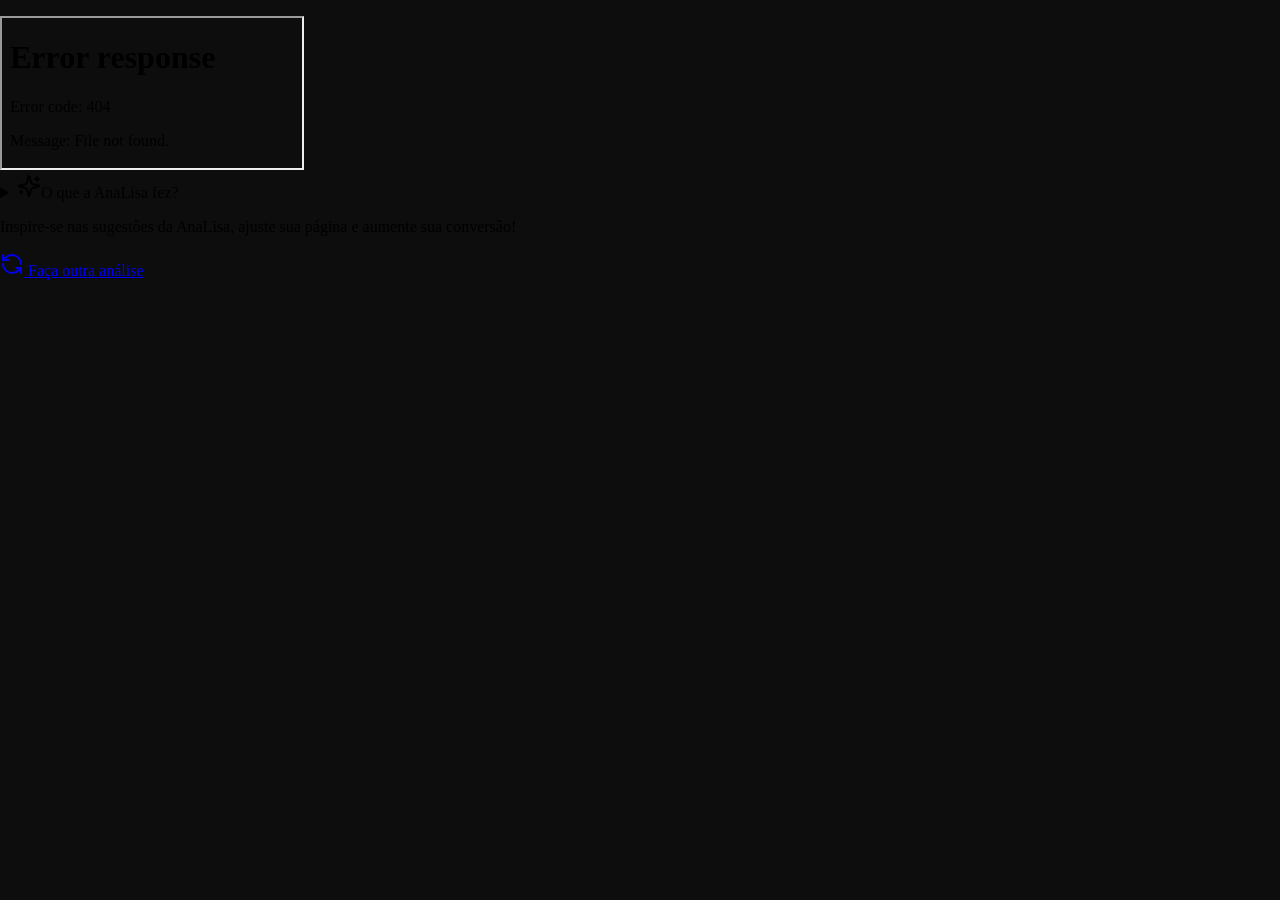
==== index.html @ f189c4ed "Rename teste.html to index.html" ====
<!DOCTYPE html>
<!-- saved from url=(0071)https://analisapaginas.com/preview/dd447a9c-59ed-4e28-a23f-e2aa2fb76b8b -->
<html lang="en"><head><meta http-equiv="Content-Type" content="text/html; charset=UTF-8">
    
    <meta name="viewport" content="width=device-width, initial-scale=1.0">
    <!-- TODO: Set the document title to the name of your application -->
    <title>AnaLisa Hotmart</title>
    <meta name="description" content="Utilize da expertise da Hotmart para entender como você pode converter mais na sua página de produtos.">
    <meta name="author" content="Lovable">

    <!-- TODO: Update og:title to match your application name -->
    
    
    <meta property="og:type" content="website">
    

    <meta name="twitter:card" content="summary_large_image">
    <meta name="twitter:site" content="@Lovable">
    
    
  
  
  
  
  
  
  
  <meta property="og:image" content="https://pub-bb2e103a32db4e198524a2e9ed8f35b4.r2.dev/cb578fc9-ce72-46cc-8f9c-819afa455a4e/id-preview-cc05117f--5f637085-c27e-46e3-a4e7-858865dbc006.lovable.app-1777060089014.png">
  <meta name="twitter:image" content="https://pub-bb2e103a32db4e198524a2e9ed8f35b4.r2.dev/cb578fc9-ce72-46cc-8f9c-819afa455a4e/id-preview-cc05117f--5f637085-c27e-46e3-a4e7-858865dbc006.lovable.app-1777060089014.png">
  
  
  
  
  <meta property="og:title" content="AnaLisa Hotmart">
  <meta name="twitter:title" content="AnaLisa Hotmart">
  <meta property="og:description" content="Utilize da expertise da Hotmart para entender como você pode converter mais na sua página de produtos.">
  <meta name="twitter:description" content="Utilize da expertise da Hotmart para entender como você pode converter mais na sua página de produtos.">
  <link rel="icon" type="image/x-icon" href="https://analisapaginas.com/favicon.ico">
  <script type="module" crossorigin="" src="./AnaLisa Hotmart_files/index-BaNMvwXX.js.baixados"></script>
  <link rel="stylesheet" crossorigin="" href="./AnaLisa Hotmart_files/index-LRZL6-ty.css">
<script defer="" src="./AnaLisa Hotmart_files/_flock.js.baixados" data-proxy-url="/~api/analytics"></script><style type="text/css">#pi_tracking_opt_in_div, #data-controller-stripe, .pck-flatsome-cookies, #name-ga-cookie-accept-bar, aside[class="gdpr-wrapper top"], #cookiescript_injected_wrapper, .woodmart-cookies-popup, #consent-box-lgpd, .Cookie--bottom, #fupi_cookie_notice, .bst-panel, #cookies-baner-wrapper, #stoppage, .cookie-alert ~ #exposeMaskOverlay, .idxrcookies-block-user-nav::before, .we-use-cookies, .l-footer-cookie, .box_cookie_allow, .m-cookiepolicy, #cookieContent, .avia-cookie-consent-wrap, div#ccpaCookieBanner, .lgcookieslaw-banner, .lgcookieslaw-overlay, .muniweb-cookies, #gdpr_bar, dialog[data-controller="common--cookies--alert"], .cookie-message-overlay, #cookieAgree, .CookiePolicyBar, #oemaceptacion, .cookie-popup-overlay, #consent-banner-main, .luxar_disclaimer_container, .cookiePolicy-Modal, .ck-cookie-w, .gdpr_cookie_popup, #aviso-cookies, .glue-cookie-notification-bar, .amdb-lgpd-consent, .cb01-cookie-bar, .gdpr-cookie-bar, #syl-cookie-monster, #pnl-cookie, .flexit_cookie, .cookiesBackground, #tfm_dsgvo_disclaimer, #cconsent-bar, .ets_cookie_banber_block, .cli-popupbar-overlay { display: none!important; }
.seopress-user-consent, #buzzblogpro-cookie-banner, .navbar-privacy, .nca-cookiesaccept-line, #dv-cookie-notice, #politykaprywatnosci, .cws-cookies-notification, #agree_cookies, .freeprivacypolicy-com---nb, .freeprivacypolicy-com---nb-simple, .js-cookie-banner, .box-lgpd, #cookieConsentContainer, #cmp-app-container, .privacy-warning, #footer-cookie-banner, .consent_container:not(body,html,:empty), .cookies-eu-banner, .cookie-tip, .shop_index > div#cookie, #shoper-foot ~ div.consents, .shop_index > div.consents, .m-popup__cookies, .container-cookie, .gdpr-banner, .cc-floating, #cerez-politikasi, body:not(.orejimeBody-WithModalOpen) div.orejime-Notice, div[data-cy="cookie-banner"], .u-cookies-consent, #consent-banner-overlay, div[data-hook="ccsu-banner-wrapper"], .popup-choose-cookies, #cookie-law-div, #rb-privacy, #acceptance_of_cookies, #oct-policy, .cookie-permission-container, .cookie-permission-container-overlay, app-cookies-agreement, .pd-cookie-banner-window, #consent-manager, div[data-storage-item^="t886cookiename_"], div[data-testid="cookiePopup"], .dc-cookie-consent, .cookies-reminder-v2, .cookies-reminder, .cc_disclaimer_box, .cc-bottom-bar--slide-up, #cookieNoticePro { display: none!important; }
#avisoLGPD, .avisolgpd-bar, .lgpd:not(body):not(html), #lgdp, #LGPD, body div#lgpd-banner, #pjAcceptCookieBar, .cookie-disclaimer--overlay, .tarteaucitron-banner, #saycookie, .notice--cookieAdvanced, .adn-window.adn-message, .cookie-consent-banner-opt-out, .cookiefooter, .tm-cookie-banner, .consent-cookie, body > div.ns-cookie-consent, .ez-cookie-banner, .cookie123-popup, .siteCookies[data-testid="cookiesPopup"], .consent-container, .cky-consent-container, .ba_cookie_bar, body > div#cs_stripe, .gdpr-cookie-info, .gdprModal__placeholder, .cookie-police-bar, #cookiesck, #spicookiebanner, .cookie-bg, .thb-cookie-bar, .kvkkpop, .bpa-cookie-banner, .cookieConsentBanner, #cookieConsentBanner, #gccookiemessage, .cookieConsentContainer, #ba_eu_cookie_law, #docbody > div.eu-cookie-panel, #kanews-cookie-box, .e-consents-alert, .wp-gdpr-cookie-notice-wrap, .wp-block-jetpack-cookie-consent, body:not(.cookie-modal-open) > div#dm-cookie-popup-container, .inpage_cookieOptOutForm, .optanon-show-settings, .sqs-cookie-banner-v2, .sf_cookie_container, #acceptCookiesBar, .kacookie-cm-window { display: none!important; }
.cookie-consent-banner, .tmblr-iframe--gdpr-banner, wecoma-lite, #mfn-gdpr, .Cms_CookieConsent, .shopui-eu-cookie-bar, .footer-lgpd, #footer-lgpd, #cookie-bg, body .cookiealert.show, #cm-cookie-window, aside[data-role="gdpr-cookie-container"], #machete_cookie_container, #cookiehint, #cookie-banner-lgpd, .barra_cookie, #gdpr-cookie-consent-bar, #termly-code-snippet-support, .etiCookieBanner, #cmplz-cookiebanner-container, .cookie-agreement-wrapper, #cookie_notification, ark-cookiebar, amedia-privacybox, .wpcc-container, #tt-cookie-alert, .jnews-cookie-law-policy, .wpgdprc-consent-bar, .gdpr-cookie-notice, #cerekKullanimUyari, .radioplayer-cookie-consent, #redim-cookiehint-modal, .js-consent-banner, .waconcookiemanagement, #ws_eu-cookie-container, .o-cookielaw, .lia-cookie-banner-alert, .sisu-cookie-notice, .mnd-cookie-bar, #mnd-cookie-bar, .tx-om-cookie-consent, #cookiesjsr, #acris--page-wrap--cookie-permission, #acris--cookie-permission--modal-overlay, .cookie-dialog-wrapper, #uo_cookie_banner, #cookieSettingsDialog, #tx-emhcookiebanner-bannerwidget, #ck_dsclr_v2, #ac-cookie-compliance { display: none!important; }
.grt-cookie-active, .bs-wrap-gdpr-law, .avg-cookiebar, #barraaceptacion, .rdm-daac-notice-template, .SCK_Banner, #SgCookieOptin, #cookieseal-banner, .taunton-user-consent-visible, .cookies__banner:not(body):not(html), .gdpr-box:not(body):not(html), #onetrust-consent-sdk, #gdrpNotification, #gdpr-cookie-message, #notice-cookie-block, #moove_gdpr_cookie_info_bar, .cookiePolicyNotice, .butterBar--privacy, .gdpr-container, #gdpr-cookie-notice, #scmp-popin.scmp-popin, #optanon-popup-bg, #elGuestTerms, #ez-cookie-dialog-wrapper, #cookiespolicymessage, #cookiesPolicyMessage, #cookieWarningR, .fusion-privacy-bar, .page-wrap--cookie-permission, .f-data-policy, #cookie-notice-blocker, #gdpr-banner, .wordpress-gdpr-popup, #cliSettingsPopup, #BorlabsCookieBox, #truste-consent-track, .eu-cookie-compliance-banner:not(body):not(html), #gdpr_area, .basel-cookies-popup, .header-cookies, .ensureCookie, #cmp-faktor-io-brand-consent-notice, .penci-wrap-gprd-law, #cookieconsentdiv, #easy-cookies-policy-main-wrapper, .rodo-overlay:not(body):not(html), .tibrr-cookie-consent-container, cloudflare-app[app="tibrr-cookie-consent"], .clearfy-cookie, .nr-cookie-notification { display: none!important; }
#redim-cookiehint:not(body):not(html), #cookie-window:not(body):not(html), .notice--cookie:not(body):not(html), .gdpr-consent-backdrop:not(body):not(html), #gdpr-consent-form-wrapper:not(body):not(html), #cookieBgOverlay, .cp-info-bar-container, .O-CookieLaw, .gpm-cookie-accepted, cloudflare-app[app="cookiless"], #privacy-consent, #domCookieWarning:not(html):not(body), .gdprPopup, div[class^="app_gdpr"], #gdpr_box, .gdpr-cookie:not(html):not(body), .captify-widget, .gdpr-privacy-bar, #cookie-information, .cc-blockingScreen, .cc-window[aria-label="cookieconsent"], #_evidon_banner, amp-consent, .as-oil, #cookie_note, .CookieNotifyWidget__wrapper, .voc-cookie-message, #cookies-notification-popup:not(body):not(html), body.sliding-popup-processed > #sliding-popup, .divascookies, .cookie-hint:not(body):not(html), #cookies-alert, #cookieChoiceInfo, .c-cookiebar, .ds2-cookie-disclaimer, .cookie-consent-content, #AvisoCookieslaw, #BandeauInfoCookie, #BlkCookies, #CCompliance, #CNIL, #CNIL-notice, #CNILMessage, #COOKIE_BANNER, #CP_box, #CRTL_AlertCookie, #CRTL_CookieAlert, #Consentement-cookies, #Cookie-Container, #Cookie-Overlay { display: none!important; }
#Cookie-Policy, #CookieAdvice, #CookieAlert, #CookieBanner, #CookieBannerNew, #CookieBar, #CookieConsent, #CookieConsentDiv, #CookieContainer, #CookieDiv, #CookieInfo, #cookies-policy-popup, #CookieInformation, #CookieMessaging, #CookieNotification, #CookieNotificationBar, #CookieOK, #CookiePanel, #CookiePolicy, #CookieReportsButton, #CookieReportsPanel, #CookieT2Bar, #CookieWarning, #CookieWrapper, #CookielawBanner, #CookiesBanner, #CookiesOverlay, #CookiesWarning, #EUCookie, #EUCookieMsg, #EUDirectiveCookiePanel, #EuCookieBar-8, #EuCookieLawForm, #FT_Cookies, #Footer_cookieLawBox, #GMI_Privacy_Policy, #GlobalCookieBanner, #PaveCookies, #PrivacyBanner, #Row1_Column1_Cell1_CookieSettings_CookieSettings, #SiteMasterPage_updCookieDisclaimer, #TNTpageContentPlaceHolder_pnlCookieMessage, #WP-cookie-info, #about-cookies, #aboutCookieUsageBox, #ac_cookiesvalidation, #accept-cookie, #accept-cookies-div, #acceptCookie, #acceptCookieMeg { display: none!important; }
#acceptCookies, #acceptCookiesDiv, #accept_cookie, #accept_cookies, #acceptcookie, #acookie, #af-cookie-policy, #agreecookies, #alert-cookie, #alert-cookie-policy, #alertCookie, #alertCookies, #alerte-cookies, #alerte_cnil, #alerte_tracking, #all4nav-cookie-component, #all4nav-cookie-policy-notification, #allowCookiesPopup, #aoCookiePolicy, #arte-cookie-banner, #askCookies, #asterix_cookie_widget, #au_cookiesalert, #avcn_notification, #avertissement_cookies, #avis-cookies, #avisoCookies, #avisoCookiesLayer, #axs_cookie_toggle, #bandeau-c, #bandeau-cookies, .bandeauCookie, #bandeauCookie, #BandeauCookie, #bandeauCookies, #bandeau_cookie, #bandeau_cookies, #banner-cookie, #bannerCNIL, #bannerCookieContainer, #bannerCookies, #banner_cnil, #banner_cookie, #banniere-cookie, #barraCOOKIE, #bauerCookiePolicy, #bbccookies, #bf-cookie-notice, #bkCookieBanner, #bloc_cookies { display: none!important; }
#bloc_setcookie, #block-cookie_policy-0, #block-inf-eu-cookie-cookie-disclaimer, #blogger_cookie_notice, #bonaCookies, #bootcooker-banner, #boxZgodaNaCookie, #box_cookie_info, #box_cookies_error, #bvin-cookie-box, #bw_cookiechoice, #c2g_cookie_dialog, #c_agrem, #ca_banner, #ca_info_plus, #cadre_alert_cookies, #capaAvisoPoliticaCookies_superior_mensajes, #cartelcookielegal, #catapult-cookie-bar, #cc-cookie-law, #cc-cookie-notice, #cc-cookies, #cc-notification, #cc_cookies, #cca-cookies-holder, #ccc-state, #ccconsent, #cccwr, #ccgtm-banner, #ccm-cookiesDisclosure, #center_bandeau_cookie, #cewe-accept-cookies, #cf-cookie-banner, #ck-cookie-statement, #cl-banner, #close_cnil, #cmsCookieWarning, #cnil, #cnil-cookie, #cnil-cookie-panel, #cnil-layer, #cnilNotification, #cnil_alert, #cnil_bandeau, #cnil_bar, #cnil_bar_wrapper, #cnil_privacy, #com_cookie_policy, #confirmCookie, #confirmCookiePolicy { display: none!important; }
#confirm_cookie_use, #container_info_cnil, #conteneurCookies, #content-cookies, #coockie-mex, #coockieAPContainer, #coockiechoice, #coockies_warning, #cooki_accept, #cookie-accept, #cookie-acceptation-popup, #cookie-alert, #cookie-allow, #cookie-banner, #cookie-banner-container, #cookie-bar, #cookie-bar-bottom, #cookie-bar-main, #cookie-bar-module, #cookie-block, #cookie-cnil-box, #cookie-compliance, #cookie-compliance-bottom, #cookie-compliance-bottom-overlay, #cookie-compliance-container, #cookie-consent, #cookie-consent-banner, #cookie-consent-bar, #cookie-consent-container, #cookie-consent-popup, #cookie-consent-wrapper, #cookie-container, #cookie-container2, #cookie-content, #cookie-control, #cookie-dialog, #cookie-directive, #cookie-disclaimer, #cookie-disclosure, #cookie-div, #cookie-header, #cookie-hint, #cookie-icon, #cookie-info, #cookie-info-bar, #cookie-info-box, #cookie-info-container, #cookie-info-div, #cookie-info-layer, #cookie-information-banner { display: none!important; }
#cookie-information-wrapper, #cookie-inner-wrapper, #cookie-law, #cookie-law-banner, #cookie-law-bar, #cookie-law-compliance, #cookie-law-consent-section, #cookie-law-container, #cookie-layer, #cookie-lightbox, #cookie-message, #cookie-message-container, #cookie-modal-bg, #cookie-msg, #cookie-note, #cookie-notice, #cookie-notice + .cookie-notice__overlay, #cookie-notification, #cookie-notification-bar, #cookie-notification-wrapper, #cookie-notifier, #cookie-opt-in, #cookie-opt-in-footer, #cookie-optout, #cookie-overlay, #cookie-overlay-footer, #cookie-overlay-wrapper, #cookie-panel, body #cookie-policy, #cookie-policy-banner, #cookie-policy-bar, #cookie-policy-container, #cookie-policy-notice, #cookie-policy-strap, #cookie-policy-warning, #cookie-popin, #cookie-popup, #cookie-prompt-fixed, #cookie-regle, #cookie-ribbon, #cookie-slide, #cookie-statement, #cookie-terms, #cookie-ue, #cookie-warn, #cookie-warning, #cookie-warning-bar, #cookie-wrapper, #cookie1, #cookieAccept { display: none!important; }
#cookieAcceptContainer, #cookieAcceptMessage, #cookieAcceptPos, #cookieAcknowledgement, #cookieAdv, #cookieAgreementContent, #cookieAlert, #cookieAlertBoxID, #cookieAlertMessage, #cookieAlertWrapper, #cookieBanner, #cookieBar, #cookieBlock, #cookieBnr, #cookieBox, #cookieChoiceBanner, #cookieCompliance, #cookieComplianceMessage, #cookieConsent, #cookieConsentBar, #cookieConsentForm, #cookieConsentPrompt, #cookieContainer, #cookieControl, #cookieCookieBar, #cookieDisc, #cookieDisclaimer, #cookieDiv, #cookieDivContent, #cookieDough, #cookieDropDown, #cookieFixed, #cookieFooter, #cookieFrame, #cookieGuardMsg, #cookieHeader, #cookieHint, #cookieInfCont, #cookieInfo, #cookieInfoBanner, #cookieInfoBar, #cookieInfoBox, #cookieInfoDiv, #cookieInfoMsgWrapper, #cookieInfoWrapper, #cookieInformerBooklet, #cookieLY, #cookieLaw, #cookieLawAcknowledgmentDiv, #cookieLawBox { display: none!important; }
#cookieLawContainer, #cookieLawHeader, #cookieLawText, #cookieLayer, #cookieLine, #cookieMessage, #cookieMessageBox, #cookieMessageContainer, #cookieMessageDisplayDIV, #cookieMessageWrapper, #cookieMgn, #cookieModal, #cookieMon, #cookieMonsterWrapper, #cookieMsg, #cookieMsgBlock, #cookieMsgWrapper, #cookieNotes, #CookieNotice, #cookieNotice, #cookieNoticeContainer, #cookieNotification, #cookieOverlay, #cookiePanel, #cookieParisien, #cookiePlaceholder, #cookiePolicy, #cookiePolicy-layer, #cookiePolicyAlertBox, #cookiePolicyBar, #cookiePolicyContainer, #cookiePolicyNotice, #cookiePolicyNotification, #cookiePolicyPopup, #cookiePolicyWrapper, #cookiePoolicy, #cookiePopUp, #cookiePopin, #cookiePopup, #cookiePopupContainer, #cookiePrompt, #cookiePromptWrapper, #cookieSection, #cookieTime, #cookieUsagePopIn, #cookieView, #cookieWarning, #cookieWarningBox, #cookieWarningDiv, #cookieWarningMessage { display: none!important; }
#cookieWindowContainer, #cookieWrap, #cookieWrapper, #cookie_accept, #cookie_agreement, #cookie_alert, #cookie_alert_bar, #cookie_alert_container, #cookie_assistant_container, #cookie_banner, #cookie_banner_container, #cookie_bar, #cookie_bar_top, #cookie_box, #cookie_choice, #cookie_clicker, #cookie_cnil, #cookie_consent, #cookie_consent_container, #cookie_content, #cookie_disclaimer, #cookie_disclaimer_wrapper, #cookie_header, #cookie_info, #cookie_info_area, #cookie_info_wrapper, #cookie_law, #cookie_law_banner, #cookie_layer, #cookie_message, #cookie_message_container, #cookie_modal, #cookie_msg, #cookie_notice, #cookie_notification_bar, #cookie_panel, #cookie_policies, #cookie_policy, #cookie_policy_alert, #cookie_policy_banner, #cookie_policy_popup, #cookie_popup, #cookie_popup_container, #cookie_privacy_holder, #cookie_privacy_info_bar, #cookie_privacy_popup, #cookie_prompt, #cookie_shout, #cookie_str, #cookie_usage { display: none!important; }
#cookie_warn, #cookie_warning, #cookie_widget, #cookieaccept, #cookiealert, #cookiealert_content, #cookiebalk-wrap, #cookiebanner, #cookiebar, #cookiebar-container, #cookiebnr, #cookiebox-wrapper, #cookiecnil, #cookieconfirm, #cookieconsent, #cookieconsentbar, #cookiecontrol, #cookiecontrol_notice, #cookiediv, #cookieinfo, #cookieinfo-container:not(#style_important), #cookieinfobar, #cookieinfobox, #cookielaw, #cookielaw2, #cookielawwarning, #cookielightbox, #cookiemenu, #cookiemessage, #cookiemodalbar, #cookiemodalbarplaceholder, #cookiemodule, #cookiemonster, #cookiemonster_popup, #cookiemsg, #cookiemsgbox, #cookienote, #cookienotice, #cookienotice-container, #cookienotif, #cookienotifier, #cookienotify-wrapper, #cookieoverlay, #cookiepanel, #cookiepolicy, #cookiepolicyContainer, #cookiepolicybg, #cookiepolicydiv, #cookiepop, #cookiePop { display: none!important; }
#cookiepopup, #cookierBayer, #cookiereports-badge, #cookies-acc, #cookies-agreed-wrapper, #cookies-agreement, #cookies-agreement-box, #cookies-auth, #cookies-banner, #cookies-bar, #cookies-fancybox, #cookies-info, #cookies-info-banner, #cookies-information, #cookies-information > .innerDiv, #cookies-message, #cookies-message-container, #cookies-message-main, #cookies-messages, #cookies-modal, #cookies-msg, #cookies-notice, #cookies-overlay, #cookies-panel, #cookies-policy, #cookies-policy-banner, #cookies-policy-container, #cookies-policy-mssg, #cookies-policy-prompt, #cookies-policy-wrapper, #cookies-politics, #cookies-privacy, #cookies-verify, #cookies-warning, #cookies-warning-box, #cookies-wrapper, #cookiesAlert, #cookiesAllowingRequest, #cookiesArticle, #cookiesBanner, #cookiesBar, #cookiesBox, #cookiesContainer, #cookiesDiv, #CookiesDiv, #cookiesInfo, #cookiesInfoBox, #cookiesInitialDialog, #cookiesLequipe, #cookiesMessage { display: none!important; }
#cookiesNoticeDiv, #cookiesNotification, #cookiesNotifier, #cookiesOptInMessage, #cookiesOptInMessageWrapper, #cookiesPanel, #cookiesPolicyPopup, #cookiesPop, #cookiesPopup, #cookiesWarning, #cookiesWarningActive, #cookiesWarningBanner, #cookiesWrapper, #cookies_apla, #cookies_ask, #cookies_avertissement, #cookies_banner, #cookies_block, #cookies_block_footer, #cookies_border, #cookies_box, #cookies_container, #cookies_info, #cookies_message, #cookies_message_bar, #cookies_msg, #cookies_notification, #cookies_notifier, #cookies_policy, #cookies_warning, #cookiesadv, #cookiesconcentbar, #cookiescontainer, #cookiescript_injected, #cookiesdirective, #cookiesdisclaimer, #cookieshit, #cookiespolicy, #cookiesribbon, #cookiestat, #cookiestatement, #cookiestrip, #cookietable, #cookietext, #cookietop, #cookieu_header, #cookieuseage, #cookiewarn, #cookiewarning, #cookiewrap { display: none!important; }
#cookiewrapper, #cookis-bg, #cookpol, #ctl00_CookieMessage1_divCookie, #ctl00_CookieMessage1_upCookie, #ctl00_Cookies_CookieContainer, #ctl00_Footer_rnCookies_popup, #ctl00_cookie_panel, #ctl00_cookieconsent_ajaxPanel, #ctl00_ctl00_divCookiePolicyContainer, #ctl00_pnlCookieMessage, #ctl00_privacyCookies_LIPCNB_PrivacyandCookiesNoticePanel, #ctl01_ctl00_CookiePreferencesControl, #ctl20_pnlCookie, #ctl30_pnlCookie, #ctrlHeader_divCookieText, #cw-cookieInfo, #dcc_cookieMessageContainer, #dennis-cookie-notice, #desktop-cookie-disclosure, #disclaimerC, #disclaimerCookies, #disclaimerDialog_modal, #divCookie, #divCookieAlert, #divCookieConfirm, #divCookieMsg, #divCookieNotify, #divCookiePolicy, #divCookiesBox, #divFrmUserCookieConfirm, #div_cookie, #divcook, #dlgCookies, #dvCookie, #e-privacy-message, #eCookieConsentDialog, #eCookieMsg, #ePrivacyBanner, #ePrivacyDisclaimer, #ec-cookie-messages-container, #ee-cookies-message, #eimm_box_cookie_alerte_message, #eprivacy, #eu-cookie, #eu-cookie-bar, #eu-cookie-compliance, #eu-cookie-consent, #eu-cookie-content, #eu-cookie-law { display: none!important; }
#eu-cookie-notifier, #eu-cookie-notify-wrap, #eu-cookie-policy, #eu-cookie-policy-banner-wrapper, #eu-cookie-wrap, #eu-cookies, #eu-cp-banner, #eu-privacy, #euCookie, #euCookieBar, #euCookieDirective, #euNotice, #eu_cookie, #eu_cookies, #eu_cookies_overlay_content, #eu_notice_content, #eucl_panel, #eucookie, #eucookielaw, #eucookienotice, #expat_cookies, #external-cookie-bar, #fixed-cookie, #flag-cookies, #foCookieNotice, #footer-cnil-space, #footer-cookies, #footerCookieArticle, #footer_cookies, #footer_tc_privacy, #fp_cookieMessageContainer, #frameCookiesBox, #front-no-cookies-warn, #fs-cookiewarning, #future-cookie-bar, #gabarit_cnilcookie, #gb_sm_notification, #gel-cookie-banner, #gh-cookieb, #global-cookie-message, #gn-cookie-accept, #golem-cookie-accept, #have-a-cookie, #headband-cookie, #headband_cookies, #header-info-cookie, #headerCookieLaw, #headerCookies, #headerCookiesAdvice, #headerTopBarMessageCookies { display: none!important; }
#hi-cookie-box, #htmlPopinCookies, #icoCookiesBanner, #id_cookieconsent, #id_tr_cookies, #idg-cookie-bar, #ietCookiePanel, #imPolicycookiemessage, #implicitCookieModal, #info-cookie, #infoCookie, #info_cookie, #informations-cookies, #infos_cookie, #itv-cookie-notification, #itv-glob-cookie-policy, #jQAlertAcceptCookie, #jlp-cookie-container, #jquery-cookie-law-script, #js-TosPrivacy, #js-cookie-notice, #js-ext-cookie, #js-infos-cookies, #js-message-bar-cookie-notice, #js_popup_cookies, #js_pushDownCookieMessage, #jumper_cookies, #layerAcceptCookie, #layerCookies, #layer_cookie, #lc_cookies-main, #lca-cookie-notification, #legalLayer, #legal_policy_cookies, #logon-snippet-icookie, #lscookiesMax, #lsw-cookie-bottom-box, #m_cookie_popup, #mainDivLegacyCookie, #message-cookie, #messageCookie, #message_cookie, #mk-cookie, #mktg_Cookie, #mktg_Cookie_Wrap, #mmmmm-cookies, #modalCookieContainer, #msg-cookie, #msg-cookie-level0, #msgCookie { display: none!important; }
#mss-legal-banner, #mssg-cookies-warning, #mtcookieconsent, #mycookie, #nav_cookie, #nbcCookieChoice, #new-cookie, #nibirumail_cookie_advice, #no-cookie, #notice--cookie, #notificacio-cookies, #notification__cookie, #notification_cookiewarning, #notificationcookie, #nova_cookie_disclaimer, #npo_cc_notification_wrapper, #nq_cnilbanner, #nuk-cookieMessage, #nwcook-message, #o-cookie, #okcookies, #okookie-box, #pCookieWarning, #page-advice-cookie, #panel-cookies, #pc-cookie-notice, #pecr-compliance-banner, #phrase_notification_cookies, #pl_cookies, #plugin_cookie_int, #pm-cookie-consent, #pnlCookieBanner, #pnlCookieWarning, #politicaCookies, #polityka-cookies, #politykacooki, #popUpInfosLegal, #popinCookie, #popup-cookie, #popup-cookies, #popup-webpage-cookie, #popup_cookie, #pravda-cookie-usage, #pricacy_popup, #privacy-bar, #privacy-message-bar, #privacy-policy-panel, #privacyBar, #privacyOuterContainer, #privacyPolicyLayer { display: none!important; }
#privacyPolicyLayerN, #privacyWarningBanner, #privacy_cookiepolicy, #privacy_law, #privacypolicy, #private-policy, #pronamic_cookie_holder, #qb_cookie_consent_main, #rb-cookie-container, #rbiCookiePolicy_pushDownBoxWrapper, #regens-cookie-setting, #remoteCookie, #resultCheckCookieMSG, #rtl_cookie_small, #rtveCookiePolicy, #ruban-cnil, #rvacookies, #rwd-cookie-message, #s-cookie, #s112_accept_cookies, #scnb-cookie-bar, #sdbCookieLegalContainer, #semocookie-handler, #shopify-pc__banner, #shop-cookie, #site-cookie-policy, #site-we-use-cookies, #site-wide-cookie-message, #skycom-cookie-wrapper, #slidingCookieDiv, #smile-cookie-wrapper, #spartooCookies, #sto-cookieMessage, #sun-cookieMessage, #survey_bar, #svtCookieInformationContainer, #tarteaucitronAlertBig, #tarteaucitronRoot, #tc_privacy, #tescoCookieNotification, #tesco_cookie_widget, #the-cookie, #theme_cookie, #thiscookiemessage, #tid_cookieWarning, #toolbar_cookies, #topCookie, #townside-cookiebar-outer, #trackCookieBar, #trackingCookie { display: none!important; }
#truste-banner, #ts_cookie_info, #tto-cookieMessage, #tv2cookiebar, #twCookieConsent, #tweCookie, #tx_cookies, #tx_cpscookieinfobox_pi1, #uecookies, #ui-cookie-policy, #uk-cookie-use, #ukCookiePopup, #us-cookies, #useCookiesCont, #user-cookie-message, #user_optin_banner, #usrConsent, #usrcookies, #v-cookielaw, #viewlet-cookiepolicy, #vscookieAlertCont, #vvc_cookie, #warn-cookies-area, #warning_cookie, #wdg_cookie_bar, #website-cookies, #welcomebar-wrapper, #widget-vrtcookiebalk, #wk_cookiebar, #wsjconsent, #wt-cookie-box, #ww-cookie-information, #zaz-nb-plugin-cookie-message, .CNIL, .COOKIECONSENT_BANDEAU, .Common-Privacy-HeaderCookiesMessage, .CookieAcceptPanel, .CookieBanner:not(body):not(html), .CookieBar:not(body), .CookieChoiceContainer, .CookieConsent:not(body):not(html), .CookieDirectiveDisplay, .CookieDirectiveHeight, .CookieMessage, .CookieMonsterBox, .CookieNote, .CookieNotice:not(body):not(html), .CookieNoticeContainer, .CookieNotification, .CookieNotificationTopBar { display: none!important; }
.CookieWarning, .CookieWrapper, .Cookies:not(body):not(html), .CookiesBar, .CookiesMessageContainer, .EUCookie, .EUCookieBox, .EUCookiePolicyContainer, .EuCookieSheet, .ModThomasCookiesC, .PortletGestionDesCookiesCNIL, .Section-Cookie, ._iph_cp_standalone, .accept-cookies, .acceptCookies, .acceptCookiesBox, .accept_cookies, .acceptcookies, .agegate-cookie, .agree-cookie-wrap, .alert--cookies, .alert-cnil, .alert-cookie, .alert-cookies, .alert-cookies-banner, .alertCookie, .alertcookie, .alerts-manager-container, .allow-cookie-stripe, .alma-cookie-disclaimer, .b-cookie-hint, .b-cookies, .ban-cookies, .bandeau-cnil, .bandeau-cookies, .bandeau_consent, .bannerInformativaEU, .barCookie, .barre-info-cookies, .barreInfoCookies2, .barre_cookies, .blocCookie, .bloccookie, .block-cookies, .bmj-cookie-noticebar-content, .box-cookies, .box_cookie, .c-cookie, .c-cookie-banner, .c-cookie-bar { display: none!important; }
.c-cookie-policy, .c-cookieContainer, .c2g_daimler_cookie_dialog_overlay, .c_cookie-policy, .capaAvisoCookies, .capa_cookie, .capa_cookies, .caption-cookie, .cc-banner, .cc-cookies, .cc-fixed-bottom, .cc_banner, .cc_banner-wrapper, .cc_container, .ccmcss_oic, .cdp-cookies-alerta, .center_cookies, .cnil-banner, .cnil-block, .cnilContainer, .cnilNotification, .cnil_warning, .co-cookies-disc-bar, .com-cookie, .container-cookie-notice, .container_cookies, .contenidoAvisoPoliticaCookies, .coockie, .coockie_banner, .cookie-accept-container, .cookie-accept-overlay, body:not(.scroll-lock) .cookie-alert, .cookie-alert-box, .cookie-assistant, .cookie-banner-bottom, .cookie-bar:not(body), .cookie-block, .cookie-box:not(body):not(html), .cookie-check, .cookie-compliance, .cookie-compliance-container, .cookie-confirm, .cookie-consent-block, .cookie-consent-ctr, .cookie-container, .cookie-content, .cookie-disclaimer:not(body), .cookie-disclosure, .cookie-footer, .cookie-footer-dialog { display: none!important; }
.cookie-header, .cookie-info:not(body):not(html), .cookie-info-bar, .cookie-info-header, .cookie-info-layer, .cookie-information-container, .cookie-information-wrapper, .cookie-law, .cookie-law-container, .cookie-law-overlay, .cookie-layer, .cookie-layer-visible:not(body):not(html), .cookie-legislation, .cookie-message:not(html):not(body), .cookie-message-container, .cookie-monster, .cookie-msg:not(body):not(html), .cookie-nag, .cookie-note:not(body):not(html), .cookie-notice-container, .cookie-notice-dialog, .cookie-notice-wrapper, .cookie-notification:not(body), .cookie-notifier, .cookie-notify:not(body):not(html), .cookie-opt-in, .cookie-optin, .cookie-panel:not(body):not(html), .cookie-panel-content, .cookie-panel-overlay, .cookie-permission, .cookie-policy:not(body):not(html), .cookie-policy-banner, .cookie-policy__banner, .cookie-policy-box, .cookie-policy-message, .cookie-policy-notice, .cookie-policy-statement, .cookie-pop, .cookie-pop-up-container, .cookie-prompt, .cookie-prompter, .cookie-rules-wrapper, .cookie-siteusage-notice, .cookie-warn, .cookie-warn-msg, .cookie-warning, .cookieAccept, .cookieAccepterSlider, .cookieAdvice { display: none!important; }
.cookieAlert, .cookieAlertBarMessage, .cookieAlertBox, .cookieAsker, .cookieBan, .cookieBanner:not(body), .cookieBannerContainer, .cookieBar:not(body):not(html), .cookieBarContainer, .cookieBarReviewDesktop, .cookieBarReviewMobile, .cookieBox, .cookieCompliance, .cookieConsent:not(body):not(html), .cookieConsentPanel, .cookieContainer, .cookieControl, .cookieDisclaimer, .cookieDisclaimerContainer, .cookieDisclaimerContainerWrapper, .cookieInfo:not(body):not(html), .cookieInformation, .cookieInside, .cookieLaw:not(body):not(html), .cookieLegal, .cookieLegalComp, .cookieLegal_comp, .cookieMaster, .cookieMessage:not(body):not(html), .cookieMessageDiv, .cookieMsgContainer, .cookieNotice:not(body):not(html), .cookieNoticePopUp, .cookieNotification, .cookieNotify, .cookieOptIn, .cookiePanel, .cookiePolicy:not(body):not(html), .cookiePolicy-banner, .cookiePolicyBannerOuter, .cookiePolicyBnr, .cookiePopUp, .cookiePopup, .cookiePopupContainer, .cookiePrompt, .cookieToast, .cookieTooltip:not(body):not(html), .cookieTooltipKontener, .cookieWarning, .cookieWarningBox { display: none!important; }
.cookie__show, .cookie_accept, .cookie_adv2, .cookie_alert, .cookie_alert_message, .cookie_bar, .cookie_box, .cookie_consent:not(body):not(html), .cookie_content, .cookie_info, .cookie_info_content, .cookie_law, .cookie_m, .cookie_message, .cookie_notice, .cookie_notification, .cookie_optin_box, .cookie_overlay, .cookie_panel, .cookie_policy, .cookie_policy_message, .cookie_popup:not(body):not(html), .cookie_privacy_info_bar, .cookie_warning, .cookie_wrapper, .cookiealert, .cookiebanner:not(body), .cookiebar:not(body), .cookiebarcontainer, .cookiebarinner, .cookiebox, .cookieconsent:not(body):not(html), .cookieconsent-popup, .cookied:not(body):not(html), .cookiedisclaimer, .cookiediv, .cookieinfobannerWrapper, .cookielaw:not(body):not(html), .cookielaw-container, .cookieleiste, .cookiemonster, .cookienotice-bar, .cookienotice-container, .cookiepolicy, .cookiepopupcontainer, .cookies-advert, .cookies-alert, .cookies-alert-wider-wrap, .cookies-allow, .cookies-bar { display: none!important; }
.cookies-box, .cookies-container, .cookies-dialog, .cookies-eu, .cookies-info:not(html):not(body), .cookies-info-static, .cookies-message, .cookies-msg, .cookies-note, .cookies-notice:not(body):not(html), .cookies-notice-msg, .cookies-notification:not(html):not(body), .cookies-notify, .cookies-open, .cookies-overlay, .cookies-policy, .cookies-popin, .cookies-popup:not(#style_important), .cookies-row, .cookies-sec, .cookies-warning, .cookies-wrapper, .cookiesAlert, .cookiesBar, .cookiesBgCls, .cookiesBlock, .cookiesContent, .cookiesDisclosure, .cookiesInfo, .cookiesMessage, .cookiesMessageBanner, .cookiesMessageLayer, .cookiesNote, .cookiesNotification, .cookiesPanel, .cookiesPro, .cookiesTxt, .cookiesWarning, .cookiesWarning-container, .cookies_bar, .cookies_box, .cookies_law_compliance_footer, .cookies_message, .cookies_notice, .cookies_noties, .cookies_notifier, .cookies_policy_container, .cookies_yum, .cookiesbar, .cookiesinfo { display: none!important; }
.cookieslaw, .cookiesms, .cookiesnotice, .cookiespolicy, .cookiestrip, .cookietext, .cookiewall:not(body):not(html), .cookiewarning:not(body), .cookiewrapper, .cookskom, .cp-cookie-banner, .ctl_CookieWarning, .cwcookielaw, .dCookiesAlert, .delayed-module.alert-cookie.alert, .disclaimerCookies, .dismissable-cookie-policy, .divCookiePopUp, .divCookiePopUpContainer, .dom-content--eu-banner, .dr-cookie-info-box, .drawer-cookies, .e-cookie-message, .ePrivacyOuterWrapper, .ec-cookie-policy, .ecdcCookiePolicy, .ecomcookielaw-holder, .egmont-cookies, .eh-cookieinfo, .eksCookieContainer, .element-cookie-banner, .epson_cookienotice, .epublishing-priority.epublishing-eu-cookies, .eu-cookie-message, .eu-cookie-nag, .eu-cookie-notice, .eu-cookies, .euCookie, .euCookieLaw, .euPrivacy_cookiesMsg, .eu_cookie, .eucookie, .eucookie_disclaimer, .eucookielaw, .eucookies, .eupopup-container, .ext-cookie, .filCookiesCnil, .footer-cnil, .footer-cookie { display: none!important; }
.footer-cookies-policy, .footer__cookies, .footer_cnil, .fucking-eu-cookies, .fucking-priority.fucking-eu-cookies, .future-cookie-bar, .g-cookiebar, .globalcookiepolicycontainer, .gn-cookie-alert, .head-cookie-container, .header-cookie-content, .headerCookies, .ib-m-cookie-banner, .id-CookieConsent, .identity-noticebar, .imPolicycookiemessage, .info-cookie, .infoCookies, .infocookies, .j-cookieContainer, .jix_acceptcookies_box, .js-CookieBanner, .js-cookie-bar, .js-cookie-compliance:not(html):not(body), .js-cookie-consent, .js-cookie-container, .js-cookie-disclaimer, .js-cookie-message:not(html):not(body), .js-cookie-notice, .js-cookie-policy, .js-cookie-policy-header, .js-cookie-widget, .js-cookieComply, .js-cookieMessage, .js-cookies, .js-cookies-box, .js-message-cookies, .js-toast-cookies, .js_cookie_law, .k4-cookie, .layerCookie, .layer_cookie, .lgcookieslaw_banner, .m-cookie-notice, .m159-cookies, .m_cookie, .mainCookieAlerta, .maserati-cookie, .mb_informativa_cookies, .md-cookies-advice { display: none!important; }
.message-cookie, .message-cookies, .message-demande-cookies, .message-modal-cookie, .mk_cookie_policy, .mod-cookiepolicy, .mod-privacypolicy, .module-cookie-info, .ms-cookie-ok, .mw-cookiewarning-container, .nav__cookies, .no-cookies:not(html):not(body), .notice-cookie, .notice_notice_cookies, .notification__content-cookie, .notificationpopup, .npo_cc_regular, .obs_cnil, .okookie, .om-cookie-agreement, .optanon-alert-box-wrapper, .overlay-cookie, .p-cookiebar, .p_cookie, .panel-cookies, .panel_cookie, .paveCookies, .pcookie, .pea_cook_more_info_popover, .pea_cook_wrapper, .pf-cookie-directive, .plugin_cookie, .politicaCookies, .polityka-cookie, .pop-cookie, .popup-alert-notice, .popup-cookie, .popup-cookie-notice-wrap, .popup_cookie, .preventAcceptance, .privacy-alert, .privacybanner, .privacycookie, .qb-cookielaw-bar, .react-cookie-banner, .regional-cookie-warning, .rltcp_information_cookie, .rlx-cookie, .roh-cookies, .row-cookies { display: none!important; }
.rs-alert-cookie, .sanoma-optin-bar, .sb-ncookies-alert, .sc-cookies, .sd_cookiespolicy, .selectorCookieLawMessage, .self-contain-cookie, .sets-cookie, .sgsCookies, .sh-cookie-confirmation, .sh-page-notice, .site-cookie-panel, .site-cookies, .storm-cookie, .sys_cc-cookies, .tCook, .tcCookiesDialogWrapper, .tesco-cookie, .texteAlerteCookie, .toast-type-newCookie, .tre-cookie-disclaimer, .ui-dialog-cookies, .uk-cookie, .uk-cookie-banner, .uk-cookies, .ultimize_cookie_notification_container, .umuCookieMain, .use-cookie-container, .v2_cookies_container, .viacomcookiebar-extended, .warningCookieWrap, .wrap_cookie_policy, .wrapper--cookies, .wrapper--cookies-disclaimer, .wrapperCookies, .wsa-cookielaw, body > #ckch, #didomi-notice, #cm-cookie-policy, #idxrcookies, .cookie-popup:not(body):not(html), .cookie-wrapper, .contao-cookiebar, #CookieQBanner, .cookies-banner, .cookie-overlay:not(html):not(body), .cookie-notice:not(body):not(html), .cookie-banner:not(body):not(html), #cookie-law-info-bar, .kill-adblock-container { display: none!important; }
body div.bOvWNQ, .ad-blocking-advisor-wrapper, body.wp-embed-responsive > div#actionbar, .gliaplayer-container, .ays-fpl-modal, .fix_swell_banner, #wpd-bubble-wrapper, .tmblr-iframe--follow-teaser, #siradaki-haberler, #trd-exitintentbox, #wbounce-modal, .gs-subscribe, .td-more-articles-box, #credential_picker_container, #credential_picker_iframe, iframe[id="google-one-tap-iframe"][allow="identity-credentials-get"], body div.notificationPopupBlock, .daftplugPublic, div[data-cypress="soft-push-notification-modal"], .js-push-notifications-modal-dialog, #kp-subscribe-window, #NotificationsAskMsg, #onesignal-popover-container, #smart_push_smio_overlay, #smart_push_smio_window, #visilabs_web_push_perm_box, amp-web-push-widget, .insider-opt-in-notification, .tsoft-push--in-notification, .cleverpush-bell, .footer-cta, .post-end-cta-full, .google-news-button, .newsletter-simple, .verbum-simple-subscribe-modal, .home-subscribe, a[href^="https://twitter.com/intent/follow?"], a[href^="https://x.com/intent/follow?"], .google-news-block, .jetpack_subscription_widget, .Sailthru_Subscribe, .wp-block-xwp-newsletter-subscription, .w-newsletter-in_article, .smartmag-widget-newsletter, .newsletter-slice, .newsletter-inbodyContent-slice, .skinny-signup, .mailpoet_form_popup_overlay, .mailpoet_form, .sqs-popup-overlay { display: none!important; }
.followit--follow-form-container, .widget_blog_subscription, #mc_embed_signup, .ldapp-article, #xm_app_stickyHeader, .app-ad-container-desktop, .appBanner:not(body), #app-follow-banner, amp-app-banner, .smartbanner--ios, .smartbanner--android, #smartbanner.ios, #smartbanner.windows, head[prefix~="medium-com:"] ~ body .js-openInAppButton, head[prefix~="medium-com:"] ~ body .js-postActionsBarContent > .js-readNextInteractions, body #smartbanner.android, .arcontactus-message-button, .arcontactus-prompt, .hs-sosyal, .sosyal:not(body):not(html), .td_block_social_counter, .canvas__header > .banner[data-google-analytics-payload], html[data-lt-installed="true"] > body[style=""] a[href="/user/profile/premium-membership"] > img, html[data-lt-installed="true"] > body[style=""] > main + script ~ div[class^="_"], .plugin-rss, .blogroll-wrapper, div[id^="blz_rss_"], .plugin-blogroll, .blogroll-wrapper1, .blogroll-wrapper2, .blogroll-wrapper3, .blogroll-wrapper4, .blogroll-wrapper5, .blogroll-wrapper6, .blogroll-wrapper8, .blogroll-wrapper9, .blogroll_wrapper, .blogroll_wrapper2, .blogroll_wrapper3, .blogroll_wrapper4, .blogroll_wrapper_2, .blogroll_wrapper_3, .blogroll_wrapper_4, .blogroll_wrapper_honbun, .elogch_blogparts_iframe, #SinoptikInformer, a[title="WhatsApp Newsletter Marketing"], gg-toolbar--specials, .torimochi-widget, #tripla-app { display: none!important; }
.online-chat-root-Verbox, .igas-widget, amp-apester-media, .opinarywidget, amp-embed[type="opinary"], .opinary-widget-wrapper, .opinary-wrapper, iframe[src^="https://widget.civey.com"], amp-iframe[src^="https://widget.civey.com"], iframe[src*="compass.pressekompass.net/compasses"], .gsInformer, .ad-zone:not(.textads), .ad-space:not(.textads), .ad-unit:not(.textads), .adace-popup-detector, .mainholder + div[id][class*=" "] > div[id][class*=" "], #chp_ads_blocker-modal, #chp_ads_blocker-overlay, .demo-wrapper[style="display:none;"] + div.fadeInDown[id], body > div.demo-wrapper[style="display:none;"] + div[id][class], div.fadeInDown[id$="____equal"][class$="____equal"], #chp_branding, a[id][href="https://chpadblock.com/"][rel="noopener noreferrer"], .jetblocker-wrapper, .jetblocker_overlay, .wgAdBlockMessage, .stickyads:not([style^="width: 32px"], [style^="width: 33px"], [style*="left: -43px"], [style*="-3"][style*="important"][style*="display: block;"], [style*="position: fixed"][style*="-188"], [style*="!important;"][style*="width:"][style*="height:"][style*="position"][style*="left:"][style*="top:"][style*="display"], [data-freestar-ad="123"]):not(:empty), .ads_banner:not([style^="width: 32px"], [style^="width: 33px"], [style*="left: -43px"], [style*="-3"][style*="important"][style*="display: block;"], [style*="position: fixed"][style*="-188"], [style*="!important;"][style*="width:"][style*="height:"][style*="position"][style*="left:"][style*="top:"][style*="display"]):not(:empty), #adbd.overdiv, embed[width="100%"][height="100"], embed[width="120"][height="240"], embed[width="160"][height="600"], embed[width="240"][height="400"], embed[width="468"][height="60"], embed[width="600"][height="160"], embed[width="728"][height="90"], iframe[width="100%"][height="90"], iframe[width="100%"][height="120"]:not([src*="bandcamp.com"]), iframe[width="104"][height="464"], iframe[width="200"][height="240"], iframe[width="200"][height="300"], iframe[width="210"][height="237"], iframe[width="240"][height="350"], iframe[width="240"][height="400"], iframe[width="468"][height="60"], iframe[width="600"][height="90"], iframe[width="728"][height="90"], iframe[width="780"][height="120"], iframe[width="980"][height="90"], img[width="240"][height="400"] { display: none!important; }
img[width="240px"][height="400px"], img[width="460"][height="60"], img[width="468"][height="60"], img[width="600"][height="90"], img[width="720"][height="90"], img[width="728"][height="90"], .ainsyndication, .ad-container > button.close-ad, .adlf > div.adhl, .adlf > div.adt, .adcen > div.adt, .ad > div.adrg, .adcen > div.adb, .content > aside.ad, .contentmovie > div[class^="ad"], .right-menu > div.adhl, .vf-promo-wrapper, .interstitial-ad, .ads970, #top_google_ads, .adace-slideup-slot-wrap, .in_article_ad, .entry_ad, #ad-top-right-container, .headad, .adun, .zergnet-widget, .ad--wrapper, .ad--topmobile, .story__top__ad, .amazon-auto-links, #ad1-placeholder, .c-adSkyBox, #splashy-ad-container-top, #middle_ad, .GRVVideo, .div_pop, #ad_middle, .ads-cont, .adsense_block, .banner-player, .view-ads, #wp_adbn_root, .AdPlaceholder, .button-ad, .adWrapper, .center-ad, #div-leader-ad, .ads_place_top, #ad-large-header { display: none!important; }
#ad_large, .wc-adblock-wrap, .ads-wrapper-top, .top-site-ad, .js_midbanner_ad_slot, .ad-slot-wrapper, .adverts_header_advert, .adverts_side_advert, .adverts_footer_advert, .adverts_footer_scrolling_advert, .bordered-ad, .zox-post-ad-wrap, .post__article-top-ad-wrapper, .zox-post-bot-ad, .ads-two, AD-SLOT, .ad-horizontal-top, .dfpAdspot, .amp-adv-wrapper, .storyAd, .fixadheightbottom, .adHolder, .connatix-wysiwyg-container, .parade-ad-container, .pb-slot-container, .mrec-scrollable-cont, .ad-dog__cnx-container, .adwrap-mrec, .ATF_wrapper, .c-ad--header, .mobile-ad-negative-space, .mrf-adv__wrapper, #advert-banner-container, .legion_primiswrapper, .inarticlead, .videos-ad, .google-ad-manager, .js_movable_ad_slot, #fixed-ad, .movv-ad, .van_vid_carousel, .van_taboola, #mobile-swipe-banner, .header-advert-wrapper, .ads_inline_640, .AdCenter, .adCenter, .adCenterAd, .adCentertile, .adcenter { display: none!important; }
.rectangle_ad, .top-ads-amp, .aniview-inline-player, #advertisementTop, .adv_top, .vertbars, .view-video-advertisements, .footer-advertisements, .instream_ad, section[data-e2e="advertisement"], .belowMastheadWrapper, .first_post_ad, iframe[src^="//ad.a-ads.com/"], .ad_sidebar_bigbox, amp-fx-flying-carpet, .leaderboard-ad-component, .top-ads-mobile, .boxAd, .amp-ad, .ad-bottom-container, .amazon_ad, .headerads, .story-ad, .lates-adlabel, .Ad-adhesive, .ggads, .top250Ad, .dfp_ATF_wrapper, .home-ad-region-1, .sidebar-big-box-ad, #ad-after, #ad-p3, .topAd, .article-advert-container, #awe-customiframe-container, .kt-player ~ div.spot-box, .gallery-bns-bl, .articleads, .b-advertising__down-menu, .ad-cls, .tncls_ad, .tncls_ad_250, .tncls_ad_300, .stky-ad-footer, .bodyads, .Ad__Wrapper, .ad-disclaimer-container, iframe[src^="//tempest.services.disqus.com/ads-iframe/"], #content_ad_container, #interads { display: none!important; }
.ad-container--leaderboard, #videopageadblock, #floatingAdContainer, .ad_w300i, ins.adsbygoogle[data-ad-slot], .ad-300, .mobile-instream-ad-holder-single, #ad_wp_base, #adxtop, #ad_728h, #ad_336_singlebt, .tjads, topadblock, #ad-fullbanner2-billboard-outer, .loop_google_ad, .amp_ad_wrapper, div[id*="ScriptRootN"], .ad-engage, #gads_middle, .add_300x250, .ContentAd, #inPlayerGGzone, iframe[style="position: absolute; top: -1000px; left: -1000px; visibility: hidden; border: medium none; background-color: transparent;"], .player-holder > div.vcover2, .wrapper-player div.before-player, body ~ div[style^="z-index: 2147483647 !important; position: fixed !important; width:"], body ~ iframe[id][style^="width: 100% !important; height:"][style*="inset:"], body > div[style="position: fixed; display: block; width: 100%; height: 100%; inset: 0px; background-color: rgba(0, 0, 0, 0); z-index: 300000;"], body > div[style^="position: fixed; inset: 0px; z-index: 2147483647; background: black; opacity: 0.01;"], body > div[style^="position:fixed;inset:0px;z-index:2147483647;background:black;opacity:0.01"][style*=";cursor:pointer"]:empty, html[data-lt-installed="true"] > body[style=""] img[style="width: 100%;max-width: 728px;"], .full-ave-pl, .wps-player__happy-inside, .ad970, a[href^="https://copytoon"][href*="/bannerhit.php?bn_id="], .div-gpt-ad:not([style^="width: 1px; height: 1px;"]), [class^="div-gpt-ad"]:not([style^="width: 1px; height: 1px;"], .div-gpt-ad_adblock_test), button[data-openuri="|BTN_URL|"], aside[data-aqa="widget-breaking-banner"], .arcad_feature, .gliaplayer-container, div[class^="DisplayAdvert"], div[class^="index-module_openwebAd_"], div[class^="index-module_taboolaContainerWrapper_"], #fallbackTerms.fallback-term-holder, div[data-type="_mgwidget"], iframe[src^="https://creative.xlirdr.com/"], #floating-ad-container, .kt-player > div.spot, div[data-clickadilla-banner] { display: none!important; }
.player-section__ad-b, .video.ad-w, .advMasthead, iframe[src^="https://mmmdn.net/"], body .top-advert, iframe[src^="//tsyndicate.com/"], iframe[src^="https://tsyndicate.com/"], .roxot-dynamic, body > div#fixedban, #close-fixedban, #soldakayan, #sagdakayan, .top-header-ads-mobile, .happy-footer, .gmr-bannerpopup, .idmuvi-topbanner, .idmuvi-topbanner-aftermenu, iframe[src^="https://vidsservices.space/"], iframe[src^="https://av.ageverify.co/"], .remove-spots, .breakout-ad, .ae-player__itv, a[href^="mailto:support@netu.tv"], a[onclick*="openAuc();"], a[href^="https://l.tapdb.net/"], a[href^="https://ad.22betpartners.com/redirect.aspx?"], .happy-player-beside, .happy-inside-player, .gads, .full-bns-block, .video-brs, a[href^="http://click.dtiserv2.com/"], div[data-e2e="advertisement"], .puFloatLine > #puFloatDiv, a[href*=".ufinkln.com/"], .stripper > a[href*="istripper"] > img, a[href*="/fdh/wth.php?"], .BetterJsPopOverlay, .videojs-hero-overlay, div[id^="M"][id*="Composite"], .wpcnt > .wpa, #BannerBox, #ad-topper, #ad_300X250, #ad_google, #advertRightTopPosition, #banner-top-right, #bb_banner, #blox-top-promo, #bp_banner { display: none!important; }
#campaign-banner, #extensible-banner, #fb_300x250, #footer-banner, #scorecard-ad, #topBanners, #total_banner, .SC_TBlock, .ad_register_prompt, .ad_showthread_firstpost_start_placeholder, .b-header-banner, .baners_block, .banner_header, .banners-middle, .banners_block, .main_promo_image_container, .menu-ads, .reclamTable, .sidebar-ads-container, .special-ads, .sponsor-div, .sponsored-home-page-inner, .sponsored-items, .top-adv-app, .top-banners, .top-r-ads, .topbannerad, .widget-sidebar-right-banner, html[class^="img_"][amp4ads=""][i-amphtml-layout=""][i-amphtml-no-boilerplate=""][amp-version="2502032353000"], *:not(body) > a[href^="https://content-loader.com/content"], *:not(body) > a[href^="https://html-load.com/content"], *:not(body) > a[href^="https://07c225f3.online/content"], body > div#dontfoid, html > div[class][style^="pointer-events: none; position: absolute; top: 0px; left: 0px; width:"], html > div[style="position: fixed; inset: 0px; z-index: 2147483647; pointer-events: auto;"], .primis-ad, .in-content-ad-wrapper, .oko-adhesion, .trend-card-advert, .trend-card-advert__title, .page-content__advert, #AC_ad, #AD_160, #AD_300, #AD_468x60, #AD_G, #AD_L, #AD_ROW, #AD_Top, #AD_text { display: none!important; }
#ADbox, #Ad-3-Slider, #Ad-4-Slider, #Ad-Container, #Ad-Content, #Ad-Top, #AdBanner, #AdBar, #AdBigBox, #AdBillboard, #AdBottomLeader, #AdBottomRight, #AdBox2, #AdColumn, #AdContainerTop, #AdContent, #AdDisclaimer, #AdHeader, #AdMiddle, #AdPopUp, #AdRectangleBanner, #AdSense1, #AdSense2, #AdSense3, #AdServer, #AdSkyscraper, #AdSlot_megabanner, #AdSpaceLeaderboard, #AdTop, #AdTopLeader, #AdWidgetContainer, #AdWrapperSuperCA, #AdZone1, #AdZone2, #Ad_BelowContent, #Ad_Block, #Ad_TopLeaderboard, #Adbanner, #Adlabel, #AdsBannerTop, #AdsBillboard, #AdsBottomContainer, #AdsContent, #AdsDiv, #AdsFrame, #AdsPubperform, #AdsRight, #AdsSky, #AdsTopContainer, #AdsWrap { display: none!important; }
#Ads_BA_BS, #Ads_BA_BUT, #Ads_BA_BUT2, #Ads_BA_BUT_box, #Ads_BA_CAD, #Ads_BA_CAD2, #Ads_BA_FLB, #Ads_BA_SKY, #Ads_BA_VID, #Ads_TFM_BS, #Ads_google_bottom_wide, #Adsense300x250, #AdsenseBottom, #AdsenseTop, #Adsterra, #Adv10, #Adv11, #Adv8, #Adv9, #AdvContainer, #AdvFooter, #AdvHeader, #Adv_Footer, #AdvertMid1, #AdvertMid2, #AdvertMpu, #AdvertPanel, #AdvertText, #AdvertiseFrame, #Advertisement1, #Advertisement2, #AdvertisementDiv, #AdvertisementLeaderboard, #Advertisements, #AdvertisingDiv_0, #Advertorial, #Advertorials, #AnchorAd, #ArticleContentAd, #Banner728x90, #BannerAd, #BannerAds, #BannerAdvert, #BannerAdvertisement, #BigBoxAd, #BigboxAdUnit, #BodyAd, #BodyTopAds, #Body_Ad8_divAdd, #BotAd { display: none!important; }
#BottomAdContainer, #BottomRightAdWrapper, #ButtonAd, #ContentAd, #Content_CA_AD_0_BC, #Content_CA_AD_1_BC, #DFP_top_leaderboard, #FooterAd, #FooterAdBlock, #FooterAdContainer, #FreeStarVideoAdContainer, #GoogleAd, #GoogleAd1, #GoogleAd2, #GoogleAd3, #GoogleAdRight, #GoogleAdTop, #GoogleAdsense, #HP1-ad, #HP2-ad, #HeadAd, #HeaderAD, #HeaderAd, #HeaderAdBlock, #HeaderAdsBlock, #HeroAd, #HomeAd1, #IFrameAd, #IFrameAd1, #IK-ad-area, #IK-ad-block, #IM_AD, #LayoutBottomAdBox, #LayoutHomeAdBoxBottom, #LeftAd, #LeftAd1, #MPUAdSpace, #MPUadvertising, #MainAd, #NR-Ads, #PromotionAdBox, #RightAd, #RightAdBlock, #RightAdSpace, #RightAdvertisement, #SidebarAd, #SidebarAdContainer, #SitenavAdslot, #SkyAd, #SkyscraperAD { display: none!important; }
#SponsoredAd, #SponsoredAds, #SponsoredLinks, #SponsorsAds, #StickyBannerAd, #Top-ad, #TopADs, #TopAd, #TopAd0, #TopAdBox, #TopAdContainer, #TopAdPlacement, #TopAdPos, #TopAdTable, #TopAdvert, #TopBannerAd, #TopRightRadvertisement, #VPNAdvert, #WelcomeAd, #aad-header-1, #aad-header-2, #aad-header-3, #ab_adblock, #above-comments-ad, #above-fold-ad, #above-footer-ads, #aboveAd, #aboveNodeAds, #above_button_ad, #aboveplayerad, #abovepostads, #acm-ad-tag-lawrence_dfp_mobile_arkadium, #ad--article--home-mobile-paramount-wrapper, #ad--article-bottom-wrapper, #ad--article-top, #ad--sidebar, #ad-0, #ad-1, #ad-125x125, #ad-160, #ad-160x600, #ad-2, #ad-2-160x600, #ad-250, #ad-250x300, #ad-3, #ad-3-300x250, #ad-300, #ad-300-250, #ad-300-additional { display: none!important; }
#ad-300-detail, #ad-300-sidebar, #ad-300X250-2, #ad-300a, #ad-300b, #ad-300x250, #ad-300x250-0, #ad-300x250-2, #ad-300x250-b, #ad-300x250-sidebar, #ad-300x250-wrapper, #ad-300x250_mid, #ad-300x250_mobile, #ad-300x250_top, #ad-300x600_top, #ad-4, #ad-5, #ad-6, #ad-7, #ad-728, #ad-728-90, #ad-728x90, #ad-8, #ad-9, #ad-Content_1, #ad-Content_2, #ad-Rectangle_1, #ad-Rectangle_2, #ad-Superbanner, #ad-a, #ad-ads, #ad-advertorial, #ad-affiliate, #ad-after, #ad-anchor, #ad-around-the-web, #ad-article, #ad-article-in, #ad-aside-1, #ad-background, #ad-ban, #ad-banner-1, #ad-banner-atf, #ad-banner-bottom, #ad-banner-btf, #ad-banner-desktop, #ad-banner-image, #ad-banner-placement, #ad-banner-top, #ad-banner-wrap { display: none!important; }
#ad-banner_atf-label, #ad-bar, #ad-base, #ad-bb-content, #ad-below-content, #ad-bg, #ad-big, #ad-bigbox, #ad-bigsize, #ad-billboard, #ad-billboard-atf, #ad-billboard-bottom, #ad-billboard01, #ad-blade, #ad-block, #ad-block-125, #ad-block-2, #ad-block-aa, #ad-block-bottom, #ad-block-container, #ad-border, #ad-bottom, #ad-bottom-banner, #ad-bottom-fixed, #ad-bottom-right-container, #ad-bottom-wrapper, #ad-box, #ad-box-1, #ad-box-2, #ad-box-bottom, #ad-box-halfpage, #ad-box-leaderboard, #ad-box-left, #ad-box-rectangle, #ad-box-rectangle-2, #ad-box-right, #ad-box1, #ad-box2, #ad-boxes, #ad-break, #ad-bs, #ad-btm, #ad-buttons, #ad-campaign, #ad-carousel, #ad-case, #ad-center, #ad-chips, #ad-circfooter, #ad-code { display: none!important; }
#ad-col, #ad-container-banner, #ad-container-fullpage, #ad-container-inner, #ad-container-leaderboard, #ad-container-mpu, #ad-container-outer, #ad-container-overlay, #ad-container-top-placeholder, #ad-container1, #ad-contentad, #ad-desktop-bottom, #ad-desktop-takeover-home, #ad-desktop-takeover-int, #ad-desktop-top, #ad-desktop-wrap, #ad-discover, #ad-display-ad, #ad-display-ad-placeholder, #ad-div-leaderboard, #ad-drawer, #ad-ear, #ad-extra-flat, #ad-featured-right, #ad-fixed-bottom, #ad-flex-top, #ad-flyout, #ad-footer-728x90, #ad-framework-top, #ad-front-btf, #ad-front-footer, #ad-full-width, #ad-fullbanner-btf, #ad-fullbanner-outer, #ad-fullwidth, #ad-googleAdSense, #ad-gutter-left, #ad-gutter-right, #ad-halfpage, #ad-halfpage1, #ad-halfpage2, #ad-head, #ad-header-1, #ad-header-2, #ad-header-3, #ad-header-left, #ad-header-mad, #ad-header-mobile, #ad-header-right, #ad-holder { display: none!important; }
#ad-horizontal, #ad-horizontal-header, #ad-horizontal-top, #ad-incontent, #ad-index, #ad-inline-block, #ad-label2, #ad-large-banner-top, #ad-large-header, #ad-lb-secondary, #ad-lead, #ad-leadboard1, #ad-leadboard2, #ad-leader, #ad-leader-atf, #ad-leader-container, #ad-leader-wrapper, #ad-leaderboard, #ad-leaderboard-atf, #ad-leaderboard-bottom, #ad-leaderboard-container, #ad-leaderboard-footer, #ad-leaderboard-header, #ad-leaderboard-spot, #ad-leaderboard-top, #ad-leaderboard970x90home, #ad-leaderboard970x90int, #ad-leaderboard_bottom, #ad-leadertop, #ad-lrec, #ad-m-rec-content, #ad-main, #ad-main-bottom, #ad-main-top, #ad-manager, #ad-masthead, #ad-medium, #ad-medium-lower, #ad-medium-rectangle, #ad-medrec, #ad-medrec__first, #ad-mid, #ad-mid-rect, #ad-middle, #ad-midpage, #ad-minibar, #ad-module, #ad-mpu, #ad-mrec, #ad-mrec2 { display: none!important; }
#ad-new, #ad-north, #ad-one, #ad-other, #ad-output, #ad-overlay, #ad-p3, #ad-page-1, #ad-pan3l, #ad-panel, #ad-pencil, #ad-performance, #ad-performanceFullbanner1, #ad-performanceRectangle1, #ad-placeholder, #ad-placeholder-horizontal, #ad-placeholder-vertical, #ad-placement, #ad-plate, #ad-player, #ad-popup, #ad-popup-home, #ad-popup-int, #ad-post, #ad-promo, #ad-push, #ad-pushdown, #ad-r, #ad-rec-atf, #ad-rec-btf, #ad-rec-btf-top, #ad-rect, #ad-rectangle, #ad-rectangle1, #ad-rectangle1-outer, #ad-rectangle2, #ad-rectangle3, #ad-results, #ad-right, #ad-right-bar-tall, #ad-right-container, #ad-right-sidebar, #ad-right-top, #ad-right2, #ad-right3, #ad-rotator, #ad-row, #ad-section, #ad-separator, #ad-shop { display: none!important; }
#ad-side, #ad-side-text, #ad-sidebar, #ad-sidebar-btf, #ad-sidebar-container, #ad-sidebar-mad, #ad-sidebar-mad-wrapper, #ad-sidebar1, #ad-sidebar2, #ad-site-header, #ad-skin, #ad-skm-below-content, #ad-sky, #ad-skyscraper, #ad-slideshow, #ad-slideshow2, #ad-slot, #ad-slot-1, #ad-slot-2, #ad-slot-3, #ad-slot-4, #ad-slot-5, #ad-slot-502, #ad-slot-lb, #ad-slot-right, #ad-slot-top, #ad-slot1, #ad-slot2, #ad-slot4, #ad-slug-wrapper, #ad-small-banner, #ad-space, #ad-space-big, #ad-splash, #ad-sponsors, #ad-spot, #ad-spot-bottom, #ad-spot-one, #ad-standard, #ad-standard-wrap, #ad-stickers, #ad-sticky-footer-container, #ad-story-right, #ad-story-top, #ad-stripe, #ad-target, #ad-teaser, #ad-text, #ad-three, #ad-top { display: none!important; }
#ad-top-250, #ad-top-300x250, #ad-top-728, #ad-top-banner, #ad-top-leaderboard, #ad-top-left, #ad-top-lock, #ad-top-low, #ad-top-right, #ad-top-right-container, #ad-top-text-low, #ad-top-wrap, #ad-top-wrapper, #ad-tower, #ad-two, #ad-undefined, #ad-unit-right-bottom-160-600, #ad-unit-right-middle-300-250, #ad-unit-top-banner, #ad-vip-article, #ad-west, #ad-wide-leaderboard, #ad-wrap, #ad-wrap2, #ad-wrapper, #ad-wrapper-728x90, #ad-wrapper-footer-1, #ad-wrapper-main-1, #ad-wrapper-sidebar-1, #ad-wrapper-top-1, #ad1-placeholder, #ad125x125, #ad160, #ad160600, #ad160x600, #ad250, #ad300, #ad300-250, #ad300_250, #ad336, #ad336x280, #ad468, #ad468x60, #ad480x60, #ad6, #ad600, #ad728, #ad72890, #ad728Box, #ad728Header { display: none!important; }
#ad728Mid, #ad728Top, #ad728Wrapper, #ad728X90, #ad728foot, #ad728h, #ad728top, #ad728x90, #ad728x90_1, #ad90, #ad900, #ad970, #ad970x90_exp, #adATF300x250, #adATF728x90, #adATFLeaderboard, #adAside, #adBTF300x250, #adBadges, #adBanner1, #adBanner336x280, #adBannerBottom, #adBannerHeader, #adBannerSpacer, #adBannerTable, #adBannerTop, #adBar, #adBelt, #adBillboard, #adBlock01, #adBlockBanner, #adBlockContainer, #adBlockContent, #adBlockOverlay, #adBlocks, #adBottom, #adBox, #adBrandDev, #adBrandingStation, #adBreak, #adCarousel, #adChannel, #adChoiceFooter, #adChoices, #adChoicesIcon, #adChoicesLogo, #adCol, #adColumn, #adColumn3, #adComponentWrapper { display: none!important; }
#adContainer, #adContainer_1, #adContainer_2, #adContainer_3, #adContent, #adContentHolder, #adContext, #adDiv, #adDiv0, #adDiv1, #adDiv300, #adDiv4, #adDiv728, #adDivContainer, #adFiller, #adFlashDiv, #adFooter, #adFot, #adFrame, #adGallery, #adGoogleText, #adHeader, #adHeaderTop, #adHeaderWrapper, #adHeading, #adHeightstory, #adHolder, #adHolder1, #adHolder2, #adHolder3, #adHolder4, #adHolder5, #adHolder6, #adHome, #adHomeTop, #adIframe, #adInhouse, #adIsland, #adLB, #adLabel, #adLarge, #adLayer, #adLayerTop, #adLayout, #adLeader, #adLeaderTop, #adLeaderboard, #adLeaderboard-middle, #adLeft, #adLink { display: none!important; }
#adLink1, #adLounge, #adLrec, #adMOBILETOP, #adMPU, #adMPUHolder, #adMain, #adMarketplace, #adMed, #adMedRect, #adMediumRectangle, #adMeld, #adMessage, #adMid2, #adModal, #adMpu, #adMpuBottom, #adOuter, #adPartnerLinks, #adPlaceHolder1, #adPlaceHolder2, #adPlacement_1, #adPlacement_2, #adPlacement_3, #adPlacement_4, #adPlacement_7, #adPlacement_8, #adPlacement_9, #adPlacer, #adPopover, #adPopup, #adPosition0, #adPosition14, #adPosition5, #adPosition6, #adPosition7, #adPosition9, #adPush, #adPushdown1, #adReady, #adRight, #adRight1, #adRight2, #adRight3, #adRight4, #adRight5, #adScraper, #adSection, #adSenseBox, #adSenseModule { display: none!important; }
#adSenseWrapper, #adSet, #adSide, #adSide1-container, #adSideButton, #adSidebar, #adSite, #adSkin, #adSkinBackdrop, #adSkinLeft, #adSkinRight, #adSky, #adSkyPosition, #adSkyscraper, #adSlider, #adSlot-dmpu, #adSlot-dontMissLarge, #adSlot-leader, #adSlot-leaderBottom, #adSlot1, #adSlot2, #adSlot3, #adSlot4, #adSlug, #adSpace, #adSpaceBottom, #adSpaceHeight, #adSpacer, #adSpecial, #adSqb, #adSquare, #adStrip, #adSuperbanner, #adTag, #adText, #adTextLink, #adTile, #adTop, #adTopContent, #adTopLREC, #adTopLarge, #adTopModule, #adTower, #adUnderArticle, #adUnit, #adWideSkyscraper, #adWrap, #adWrapper, #adWrapperSky, #ad_1 { display: none!important; }
#ad_160, #ad_160_600, #ad_160_600_2, #ad_160x160, #ad_160x600, #ad_2, #ad_250, #ad_250x250, #ad_3, #ad_300, #ad_300_250, #ad_300_250_1, #ad_300x250, #ad_336, #ad_4, #ad_468_60, #ad_468x60, #ad_5, #ad_728, #ad_728_90, #ad_728x90, #ad_8, #ad_9, #ad_B1, #ad_Banner, #ad_Bottom, #ad_LargeRec01, #ad_Middle, #ad_Middle1, #ad_Pushdown, #ad_R1, #ad_Right, #ad_Top, #ad_Wrap, #ad__billboard, #ad_ad, #ad_adsense, #ad_after_header_1, #ad_anchor, #ad_area, #ad_article1_1, #ad_article1_2, #ad_article2_1, #ad_article2_2, #ad_article3_1, #ad_article3_2, #ad_banner, #ad_banner_1, #ad_banner_468x60, #ad_banner_728x90 { display: none!important; }
#ad_banner_bot, #ad_banner_top, #ad_banners, #ad_bar, #ad_bar_rect, #ad_before_header, #ad_bg, #ad_bg_image, #ad_big, #ad_bigbox, #ad_bigbox_companion, #ad_bigrectangle, #ad_billboard, #ad_block, #ad_block_0, #ad_block_1, #ad_block_2, #ad_block_mpu, #ad_bnr_atf_01, #ad_bnr_atf_02, #ad_bnr_atf_03, #ad_bnr_btf_07, #ad_bnr_btf_08, #ad_body, #ad_bottom, #ad_box, #ad_box_top, #ad_branding, #ad_bsb, #ad_bsb_cont, #ad_btmslot, #ad_button, #ad_buttons, #ad_cell, #ad_center, #ad_choices, #ad_close, #ad_closebtn, #ad_comments, #ad_cont, #ad_cont_superbanner, #ad_container, #ad_container_0, #ad_container_300x250, #ad_container_side, #ad_container_sidebar, #ad_container_top, #ad_content, #ad_content_1, #ad_content_2 { display: none!important; }
#ad_content_3, #ad_content_fullsize, #ad_content_primary, #ad_content_right, #ad_content_top, #ad_content_wrap, #ad_contentslot_1, #ad_contentslot_2, #ad_creative_2, #ad_creative_3, #ad_creative_5, #ad_dfp_rec1, #ad_display_300_250, #ad_display_728_90, #ad_div, #ad_div_bottom, #ad_div_top, #ad_feedback, #ad_foot, #ad_footer, #ad_footer1, #ad_footerAd, #ad_frame, #ad_frame1, #ad_from_bottom, #ad_fullbanner, #ad_gallery, #ad_gallery_bot, #ad_global_300x250, #ad_global_above_footer, #ad_global_header, #ad_global_header1, #ad_global_header2, #ad_h3, #ad_halfpage, #ad_head, #ad_header, #ad_header_1, #ad_header_container, #ad_holder, #ad_home, #ad_home_middle, #ad_horizontal, #ad_houseslot_a, #ad_houseslot_b, #ad_hp, #ad_img, #ad_interthread, #ad_island, #ad_island2 { display: none!important; }
#ad_label, #ad_large, #ad_large_rectangular, #ad_lateral, #ad_layer, #ad_ldb, #ad_lead1, #ad_leader, #ad_leaderBoard, #ad_leaderboard, #ad_leaderboard_top, #ad_left, #ad_left_1, #ad_left_2, #ad_left_3, #ad_left_skyscraper, #ad_left_top, #ad_leftslot, #ad_link, #ad_links, #ad_links_footer, #ad_lnk, #ad_lrec, #ad_lwr_square, #ad_main, #ad_main_leader, #ad_main_top, #ad_marginal, #ad_marker, #ad_mast, #ad_med_rect, #ad_medium, #ad_medium_rectangle, #ad_medium_rectangular, #ad_mediumrectangle, #ad_message, #ad_middle, #ad_middle_bottom, #ad_midstrip, #ad_mobile, #ad_module, #ad_mpu, #ad_mpu2, #ad_mpu300x250, #ad_mrec, #ad_mrec1, #ad_mrec2, #ad_mrec_intext, #ad_mrec_intext2, #ad_new { display: none!important; }
#ad_news_article, #ad_newsletter, #ad_one, #ad_overlay, #ad_overlayer, #ad_panel, #ad_panorama_top, #ad_pencil, #ad_place, #ad_placeholder, #ad_player, #ad_plugs, #ad_popup_background, #ad_popup_wrapper, #ad_post, #ad_poster, #ad_primary, #ad_publicidad, #ad_rail, #ad_rec_01, #ad_rect, #ad_rect1, #ad_rect2, #ad_rect3, #ad_rect_body, #ad_rect_bottom, #ad_rect_btf_01, #ad_rect_btf_02, #ad_rect_btf_03, #ad_rect_btf_04, #ad_rect_btf_05, #ad_rectangle, #ad_region1, #ad_region2, #ad_region3, #ad_region5, #ad_results, #ad_right, #ad_right_box, #ad_right_top, #ad_rightslot, #ad_rotator-2, #ad_rotator-3, #ad_row, #ad_row_home, #ad_rr_1, #ad_sec, #ad_sec_div, #ad_secondary, #ad_short { display: none!important; }
#ad_sidebar, #ad_sidebar1, #ad_sidebar2, #ad_sidebar3, #ad_sidebar_1, #ad_sidebar_left_container, #ad_sidebar_news, #ad_sidebar_top, #ad_sidebody, #ad_site_header, #ad_sitebar, #ad_skin, #ad_slot, #ad_slot_bottom, #ad_slot_leaderboard, #ad_small, #ad_space_top, #ad_sponsored, #ad_spot_a, #ad_spot_b, #ad_spotlight, #ad_square, #ad_squares, #ad_ss, #ad_stck, #ad_sticky_wrap, #ad_strip, #ad_superbanner, #ad_table, #ad_takeover, #ad_tall, #ad_tbl, #ad_top, #ad_topBanner, #ad_topScroller, #ad_top_728x90, #ad_top_banner, #ad_top_bar, #ad_top_holder, #ad_topbanner, #ad_topmob, #ad_topnav, #ad_topslot, #ad_two, #ad_txt, #ad_under_game, #ad_unit, #ad_unit1, #ad_unit2, #ad_vertical { display: none!important; }
#ad_video_abovePlayer, #ad_video_belowPlayer, #ad_video_large, #ad_video_root, #ad_wallpaper, #ad_wide, #ad_wide_box, #ad_wideboard, #ad_widget, #ad_widget_1, #ad_window, #ad_wp, #ad_wp_base, #ad_wrap, #ad_wrapper, #ad_wrapper1, #ad_wrapper2, #ad_xrail_top, #ad_zone, #adaptvcompanion, #adb_bottom, #adbackground, #adbanner-container, #adbanner1, #adbannerbox, #adbannerdiv, #adbannerleft, #adbannerright, #adbannerwidget, #adbar, #adbig, #adblade, #adblade_ad, #adblock-big, #adblock-leaderboard, #adblock-small, #adblock1, #adblock2, #adblock4, #adblockbottom, #adbn, #adbnr, #adboard, #adbody, #adbottom, #adbottomleft, #adbottomright, #adbox, #adbox--hot_news_ad, #adbox--page_bottom_ad { display: none!important; }
#adbox--page_top_ad, #adbox-inarticle, #adbox-topbanner, #adbox1, #adbox2, #adbox_content, #adbox_right, #adbutton, #adbuttons, #adcell, #adcenter, #adcenter2, #adcenter4, #adchoices-icon, #adchoicesBtn, #adclear, #adclose, #adcode, #adcolContent, #adcolumn, #adcontainer, #adcontainer1, #adcontainer2, #adcontainer3, #adcontainer5, #adcontainerRight, #adcontainer_ad_content_top, #adcontent1, #adcontent2, #adcontextlinks, #addbottomleft, #addemam-wrapper, #addvert, #adfactor-label, #adfloat, #adfooter, #adfooter_728x90, #adframe:not(frameset), #adframetop, #adfreeDeskSpace, #adhalfpage, #adhead, #adheader, #adhesion, #adhesionAdSlot, #adhesionUnit, #adhide, #adholder, #adholderContainerHeader, #adhome { display: none!important; }
#adhomepage, #adjacency, #adlabel, #adlabelFooter, #adlabelfooter, #adlabelheader, #adlanding, #adlayer, #adlayerContainer, #adlayerad, #adleaderboard, #adleft, #adlinks, #adlrec, #adm-inline-article-ad-1, #adm-inline-article-ad-2, #admain, #admasthead, #admid, #admobilefoot, #admobilefootinside, #admobilemiddle, #admobiletop, #admobiletopinside, #admod2, #admpubottom, #admpubottom2, #admpufoot, #admpumiddle, #admpumiddle2, #admputop2, #admsg, #adnet, #adnorth, #ados1, #ados2, #ados3, #ados4, #adplace, #adplacement, #adpos-top, #adpos2, #adposition, #adposition1, #adposition10, #adposition1_container, #adposition2, #adposition3, #adposition4, #adpositionbottom { display: none!important; }
#adrect, #adright, #adright2, #adrightbottom, #adrightrail, #adriver_middle, #adriver_top, #adrotator, #adrow, #adrow1, #adrow3, #ads-1, #ads-125, #ads-200, #ads-250, #ads-300, #ads-300-250, #ads-336x280, #ads-468, #ads-5, #ads-728x90, #ads-728x90-I3, #ads-728x90-I4, #ads-area, #ads-article-left, #ads-banner, #ads-banner-top, #ads-bar, #ads-before-content, #ads-bg, #ads-bg-mobile, #ads-billboard, #ads-block, #ads-blog, #ads-bot, #ads-bottom, #ads-col, #ads-container, #ads-container-2, #ads-container-anchor, #ads-container-single, #ads-container-top, #ads-content, #ads-content-double, #ads-footer, #ads-footer-inner, #ads-footer-wrap, #ads-google, #ads-header, #ads-header-728 { display: none!important; }
#ads-home-468, #ads-horizontal, #ads-inread, #ads-inside-content, #ads-leader, #ads-leaderboard, #ads-leaderboard1, #ads-left, #ads-left-top, #ads-lrec, #ads-main, #ads-menu, #ads-middle, #ads-mpu, #ads-outer, #ads-pagetop, #ads-panel, #ads-pop, #ads-position-header-desktop, #ads-right, #ads-right-bottom, #ads-right-skyscraper, #ads-right-top, #ads-slot, #ads-space, #ads-superBanner, #ads-text, #ads-top, #ads-top-728, #ads-top-wrap, #ads-under-rotator, #ads-vertical, #ads-vertical-wrapper, #ads-wrap, #ads-wrapper, #ads1, #ads120, #ads125, #ads1_box, #ads2, #ads2_block, #ads2_box, #ads2_container, #ads3, #ads300, #ads300-250, #ads300x200, #ads300x250, #ads300x250_2, #ads336x280 { display: none!important; }
#ads4, #ads468x60, #ads50, #ads7, #ads728, #ads728bottom, #ads728top, #ads728x90, #ads728x90_2, #ads728x90top, #adsBar, #adsBottom, #adsContainer, #adsContent, #adsDisplay, #adsHeader, #adsHeading, #adsLREC, #adsLeft, #adsLinkFooter, #adsMobileFixed, #adsMpu, #adsPanel, #adsRight, #adsRightDiv, #adsSectionLeft, #adsSectionRight, #adsSquare, #adsTG, #adsTN, #adsTop, #adsTopLeft, #adsTopMobileFixed, #adsZone, #adsZone1, #adsZone2, #ads[style^="position: absolute; z-index: 30; width: 100%; height"], #ads_0_container, #ads_160, #ads_3, #ads_300, #ads_300x250, #ads_4, #ads_728, #ads_728x90, #ads_728x90_top, #ads_banner, #ads_banner1, #ads_banner_header, #ads_belownav { display: none!important; }
#ads_big, #ads_block, #ads_body_1, #ads_body_2, #ads_body_3, #ads_body_4, #ads_body_5, #ads_body_6, #ads_bottom, #ads_box, #ads_box1, #ads_box2, #ads_box_bottom, #ads_box_right, #ads_box_top, #ads_button, #ads_campaign, #ads_catDiv, #ads_center, #ads_center_banner, #ads_central, #ads_combo2, #ads_container, #ads_content, #ads_desktop_r1, #ads_desktop_r2, #ads_expand, #ads_footer, #ads_fullsize, #ads_h, #ads_h1, #ads_h2, #ads_halfsize, #ads_header, #ads_horiz, #ads_horizontal, #ads_horz, #ads_in_modal, #ads_in_video, #ads_inline_z, #ads_inner, #ads_insert_container, #ads_layout_bottom, #ads_lb, #ads_lb_frame, #ads_leaderbottom, #ads_left, #ads_left_top, #ads_line, #ads_medrect { display: none!important; }
#ads_notice, #ads_overlay, #ads_page_top, #ads_place, #ads_placeholder, #ads_player, #ads_popup, #ads_right, #ads_right_sidebar, #ads_right_top, #ads_slide_div, #ads_space, #ads_space_header, #ads_superbanner1, #ads_superbanner2, #ads_superior, #ads_td, #ads_text, #ads_textlinks, #ads_title, #ads_top, #ads_top2, #ads_top_banner, #ads_top_container, #ads_top_content, #ads_top_right, #ads_top_sec, #ads_topbanner, #ads_tower1, #ads_tower_top, #ads_vert, #ads_video, #ads_wide, #ads_wrapper, #adsbot, #adsbottom, #adsbox, #adsbox-left, #adsbox-right, #adscenter, #adscolumn, #adscontainer, #adscontent, #adsdiv, #adsection, #adsense-2, #adsense-468x60, #adsense-area, #adsense-bottom, #adsense-container-bottom { display: none!important; }
#adsense-header, #adsense-link, #adsense-links, #adsense-middle, #adsense-post, #adsense-right, #adsense-sidebar, #adsense-tag, #adsense-text, #adsense-top, #adsense-wrap, #adsense1, #adsense2, #adsense468, #adsense6, #adsense728, #adsenseArea, #adsenseContainer, #adsenseHeader, #adsenseLeft, #adsenseWrap, #adsense_banner_top, #adsense_block, #adsense_bottom_ad, #adsense_box, #adsense_box2, #adsense_center, #adsense_image, #adsense_inline, #adsense_leaderboard, #adsense_overlay, #adsense_r_side_sticky_container, #adsense_sidebar, #adsense_top, #adsenseheader, #adsensehorizontal, #adsensempu, #adsenseskyscraper, #adsensetext, #adsensetop, #adsensewide, #adserv, #adsframe_2, #adside, #adsimage, #adsitem, #adskeeper, #adskinleft, #adskinlink, #adskinright { display: none!important; }
#adskintop, #adsky, #adskyscraper, #adskyscraper_flex, #adsleft1, #adslider, #adslist, #adslot-below-updated, #adslot-download-abovefiles, #adslot-half-page, #adslot-homepage-middle, #adslot-infobox, #adslot-left-skyscraper, #adslot-side-mrec, #adslot-site-footer, #adslot-site-header, #adslot-sticky-headerbar, #adslot-top-rectangle, #adslot1, #adslot2, #adslot3, #adslot300x250ATF, #adslot300x250BTF, #adslot4, #adslot5, #adslot6, #adslot7, #adslot_1, #adslot_2, #adslot_left, #adslot_rect, #adslot_top, #adsmgid, #adsmiddle, #adsonar, #adspace, #adspace-1, #adspace-2, #adspace-300x250, #adspace-728, #adspace-728x90, #adspace-bottom, #adspace-leaderboard-top, #adspace-one, #adspace-top, #adspace300x250, #adspaceBox, #adspaceRow, #adspace_header, #adspace_leaderboard { display: none!important; }
#adspace_top, #adspacer, #adspan, #adsplace1, #adsplace2, #adsplace4, #adsplash, #adspot, #adspot-bottom, #adspot-top, #adsquare, #adsquare2, #adsright, #adsside, #adsspace, #adstext2, #adstrip, #adtab, #adtext, #adtop, #adtxt, #adunit, #adunit-article-bottom, #adunit_video, #adunitl, #adv-01, #adv-300, #adv-Bottom, #adv-BoxP, #adv-Middle, #adv-Middle1, #adv-Middle2, #adv-Scrollable, #adv-Top, #adv-banner, #adv-banner-r, #adv-box, #adv-companion-iframe, #adv-container, #adv-gpt-box-container1, #adv-gpt-masthead-skin-container1, #adv-halfpage, #adv-header, #adv-leaderblock, #adv-leaderboard, #adv-left, #adv-masthead, #adv-middle, #adv-middle1, #adv-midroll { display: none!important; }
#adv-native, #adv-preroll, #adv-right, #adv-right1, #adv-scrollable, #adv-sticky-1, #adv-sticky-2, #adv-text, #adv-title, #adv-top, #adv-top-skin, #adv300x250, #adv300x250container, #adv468x90, #adv728, #adv728x90, #adv768x90, #advBoxBottom, #advCarrousel, #advHome, #advHook-Middle1, #advRectangle, #advRectangle1, #advSkin, #advTop, #advWrapper, #adv_300, #adv_728, #adv_728x90, #adv_BoxBottom, #adv_Inread, #adv_IntropageOvl, #adv_LdbMastheadPush, #adv_Reload, #adv_Skin, #adv_bootom, #adv_border, #adv_center, #adv_config, #adv_contents, #adv_footer, #adv_holder, #adv_leaderboard, #adv_mob, #adv_mpu1, #adv_mpu2, #adv_network, #adv_overlay, #adv_overlay_content, #adv_r { display: none!important; }
#adv_right, #adv_skin, #adv_sky, #adv_textlink, #adv_top, #adv_wallpaper, #adv_wallpaper2, #advads_ad_widget-18, #advads_ad_widget-19, #advads_ad_widget-8, #adver, #adver-top, #adverFrame, #advert-1, #advert-120, #advert-2, #advert-ahead, #advert-article, #advert-article-1, #advert-article-2, #advert-article-3, #advert-banner, #advert-banner-container, #advert-banner-wrap, #advert-banner2, #advert-block, #advert-boomer, #advert-box, #advert-column, #advert-container-top, #advert-display, #advert-fireplace, #advert-footer, #advert-footer-hidden, #advert-header, #advert-island, #advert-leaderboard, #advert-left, #advert-mpu, #advert-posterad, #advert-rectangle, #advert-right, #advert-sky, #advert-skyscaper, #advert-skyscraper, #advert-slider-top, #advert-text, #advert-top, #advert-top-banner, #advert-wrapper { display: none!important; }
#advert1, #advert2, #advertBanner, #advertBox, #advertBoxRight, #advertBoxSquare, #advertColumn, #advertContainer, #advertDB, #advertOverlay, #advertRight, #advertSection, #advertTop, #advertTopLarge, #advertTopSmall, #advertTower, #advertWrapper, #advert_1, #advert_banner, #advert_belowmenu, #advert_box, #advert_container, #advert_header, #advert_leaderboard, #advert_mid, #advert_mpu, #advert_right1, #advert_sky, #advert_top, #advertblock, #advertborder, #adverticum_r_above, #adverticum_r_above_container, #adverticum_r_side_container, #advertise, #advertise-block, #advertise-here, #advertise-sidebar, #advertise1, #advertise2, #advertiseBanner, #advertiseLink, #advertise_top, #advertisediv, #advertisement-300x250, #advertisement-bottom, #advertisement-content, #advertisement-large, #advertisement-placement, #advertisement-text { display: none!important; }
#advertisement1, #advertisement2, #advertisement3, #advertisement728x90, #advertisementArea, #advertisementBox, #advertisementHorizontal, #advertisementRight, #advertisementTop, #advertisement_banner, #advertisement_belowscreenshots, #advertisement_block, #advertisement_box, #advertisement_container, #advertisement_label, #advertisement_notice, #advertisement_title, #advertisements_bottom, #advertisements_sidebar, #advertisements_top, #advertisementsarticle, #advertiser-container, #advertiserLinks, #advertisetop, #advertising-160x600, #advertising-300x250, #advertising-728x90, #advertising-banner, #advertising-caption, #advertising-container, #advertising-right, #advertising-skyscraper, #advertising-top, #advertisingHrefTop, #advertisingLeftLeft, #advertisingLink, #advertisingRightColumn, #advertisingRightRight, #advertisingTop, #advertisingTopWrapper, #advertising_300, #advertising_320, #advertising_728, #advertising__banner__content, #advertising_column, #advertising_container, #advertising_contentad, #advertising_div, #advertising_header, #advertising_holder { display: none!important; }
#advertising_leaderboard, #advertising_top_container, #advertising_wrapper, #advertisment-horizontal, #advertisment-text, #advertisment1, #advertisment_content, #advertisment_panel, #advertleft, #advertorial, #advertorial-box, #advertorial-wrap, #advertorial1, #advertorial_links, #adverts, #adverts--footer, #adverts-top-container, #adverts-top-left, #adverts-top-middle, #adverts-top-right, #adverts_base, #adverts_post_content, #adverts_right, #advertscroll, #advertsingle, #advertspace, #advertssection, #adverttop, #advframe, #advr_mobile, #advsingle, #advt, #advt_bottom, #advtbar, #advtcell, #advtext, #advtop, #advtopright, #adwallpaper, #adwidget, #adwidget-5, #adwidget-6, #adwidget1, #adwidget2, #adwrapper, #adxBigAd, #adxBigAd2, #adxLeaderboard, #adxMiddle, #adxMiddleRight { display: none!important; }
#adxToolSponsor, #adx_ad, #adxtop2, #adzbanner, #adzone, #adzone-middle1, #adzone-middle2, #adzone-right, #adzone-top, #adzone_content, #adzone_wall, #adzonebanner, #adzoneheader, #afc-container, #affiliate_2, #affiliate_ad, #after-dfp-ad-mid1, #after-dfp-ad-mid2, #after-dfp-ad-mid3, #after-dfp-ad-mid4, #after-dfp-ad-top, #after-header-ads, #after-top-menu-ads, #after_ad, #after_bottom_ad, #after_heading_ad, #after_title_ad, #aigirlfriendad, #amazon-ads, #amazon_ad, #analytics_ad, #anchor-ad, #anchorAd, #aniview-ads, #aom-ad-right_side_1, #aom-ad-right_side_2, #aom-ad-top, #apiBackgroundAd, #article-ad, #article-ad-container, #article-ad-content, #article-ads, #article-advert, #article-aside-top-ad, #article-billboard-ad-1, #article-bottom-ad, #article-box-ad, #article-content-ad, #article-footer-ad, #article-footer-sponsors { display: none!important; }
#article-island-ad, #article-sidebar-ad, #articleAd, #articleAdReplacement, #articleBoard-ad, #articleBottom-ads, #articleLeftAdColumn, #articleSideAd, #articleTop-ads, #article_ad, #article_ad_1, #article_ad_3, #article_ad_bottom, #article_ad_container, #article_ad_top, #article_ad_w, #article_adholder, #article_ads, #article_advert, #article_banner_ad, #article_body_ad1, #article_box_ad, #articlead1, #articlead2, #articlead300x250r, #articleadblock, #articlefootad, #articletop_ad, #aside-ad-container, #asideAd, #aside_ad, #asideads, #asinglead, #ax-billboard, #ax-billboard-bottom, #ax-billboard-sub, #ax-billboard-top, #backad, #background-ad-cover, #background-adv, #background_ad_left, #background_ad_right, #background_ads, #backgroundadvert, #banADbanner, #banner-300x250, #banner-468x60, #banner-728, #banner-728x90, #banner-ad { display: none!important; }
#banner-ad-container, #banner-ad-large, #banner-ads, #banner-advert, #banner-lg-ad, #banner-native-ad, #banner-skyscraper, #banner300x250, #banner468, #banner468x60, #banner728, #banner728x90, #bannerAd, #bannerAdFrame, #bannerAdTop, #bannerAdWrap, #bannerAdWrapper, #bannerAds, #bannerAdsense, #bannerAdvert, #bannerGoogle, #banner_ad_bottom, #banner_ad_footer, #banner_ad_module, #banner_ad_placeholder, #banner_ad_top, #banner_ads, #banner_adsense, #banner_adv, #banner_advertisement, #banner_adverts, #banner_content_ad, #banner_sedo, #banner_slot, #banner_spacer, #banner_topad, #banner_videoad, #banner_wrapper_top, #bannerad-bottom, #bannerad-top, #bannerad2, #banneradrow, #bannerads, #banneradspace, #banneradvert3, #banneradvertise, #bannerplayer-wrap, #baseboard-ad, #baseboard-ad-wrapper, #bbContentAds { display: none!important; }
#bb_ad_container, #bb_top_ad, #bbadwrap, #before-footer-ad, #below-listings-ad, #below-menu-ad-header, #below-post-ad, #below-title-ad, #belowAd, #belowContactBoxAd, #belowNodeAds, #below_content_ad_container, #belowad, #belowheaderad, #bg-custom-ad, #bgad, #big-box-ad, #bigAd, #bigAd1, #bigAd2, #bigAdDiv, #bigBoxAd, #bigBoxAdCont, #big_ad, #big_ad_label, #big_ads, #bigad, #bigadbox, #bigads, #bigadspace, #bigadspot, #bigboard_ad, #bigsidead, #billboard-ad, #billboard-atf, #billboard_ad, #bingadcontainer2, #blkAds1, #blkAds2, #blkAds3, #blkAds4, #blkAds5, #block-ad-articles, #block-adsense-0, #block-adsense-2, #block-adsense-banner-article-bottom, #block-adsense-banner-channel-bottom, #block-adsenseleaderboard, #block-advertisement, #block-advertorial { display: none!important; }
#block-articlebelowtextad, #block-articlefrontpagead, #block-articletopadvert, #block-dfp-top, #block-frontpageabovepartnersad, #block-frontpagead, #block-frontpagesideadvert1, #block-google-ads, #block-googleads3, #block-googleads3-2, #block-openads-0, #block-openads-1, #block-openads-13, #block-openads-14, #block-openads-2, #block-openads-3, #block-openads-4, #block-openads-5, #block-sponsors, #blockAd, #blockAds, #block_ad, #block_ad2, #block_ad_container, #block_advert, #block_advert1, #block_advert2, #block_advertisement, #blog-ad, #blog-advert, #blogad, #blogad-wrapper, #blogads, #bm-HeaderAd, #bn_ad, #bnr-300x250, #bnr-468x60, #bnr-728x90, #bnrAd, #body-ads, #bodyAd1, #bodyAd2, #bodyAd3, #bodyAd4, #body_ad, #body_centered_ad, #bottom-ad, #bottom-ad-1, #bottom-ad-area, #bottom-ad-banner { display: none!important; }
#bottom-ad-container, #bottom-ad-leaderboard, #bottom-ad-slot, #bottom-ad-tray, #bottom-ad-wrapper, #bottom-add, #bottom-adhesion, #bottom-adhesion-container, #bottom-ads, #bottom-ads-bar, #bottom-ads-container, #bottom-adspot, #bottom-advertising, #bottom-boxad, #bottom-not-ads, #bottom-side-ad, #bottom-sponsor-add, #bottomAd, #bottomAd300, #bottomAdBlcok, #bottomAdContainer, #bottomAdSection, #bottomAdSense, #bottomAdSenseDiv, #bottomAdWrapper, #bottomAds, #bottomAdvBox, #bottomBannerAd, #bottomContentAd, #bottomDDAd, #bottomLeftAd, #bottomMPU, #bottomRightAd, #bottom_ad, #bottom_ad_728, #bottom_ad_area, #bottom_ad_box, #bottom_ad_region, #bottom_ad_unit, #bottom_ad_wrapper, #bottom_adbox, #bottom_ads, #bottom_adwrapper, #bottom_banner_ad, #bottom_fixed_ad_overlay, #bottom_leader_ad, #bottom_player_adv, #bottom_sponsor_ads, #bottom_sponsored_links, #bottom_text_ad { display: none!important; }
#bottomad, #bottomad300, #bottomad_table, #bottomadbanner, #bottomadbar, #bottomadholder, #bottomads, #bottomadsdiv, #bottomadsense, #bottomadvert, #bottomadwrapper, #bottomcontentads, #bottomleaderboardad, #bottommpuAdvert, #bottommpuSlot, #bottomsponad, #bottomsponsoredresults, #box-ad, #box-ad-section, #box-ad-sidebar, #box-content-ad, #box1ad, #box2ad, #boxAD, #boxAd, #boxAd300, #boxAdContainer, #boxAdvert, #boxLREC, #box_ad, #box_ad_container, #box_ad_middle, #box_ads, #box_advertisement, #box_advertisment, #box_articlead, #box_text_ads, #boxad, #boxads, #bpAd, #br-ad-header, #breadcrumb_ad, #breakbarad, #bsa_add_holder_g, #bt-ad, #bt-ad-header, #btfAdNew, #btm_ad, #btm_ads, #btmad { display: none!important; }
#btnAdDP, #btnAds, #btnads, #btopads, #button-ads, #button_ad_container, #button_ads, #buy-sell-ads, #buySellAds, #buysellads, #carbon-ads-container-bg, #carbonadcontainer, #carbonads, #carbonads-container, #card-ads-top, #category-ad, #category-sponsor, #cellAd, #center-ad, #center-ad-group, #centerads, #ch-ad-outer-right, #ch-ads, #channel_ad, #channel_ads, #circ_ad, #circ_ad_holder, #circad_wrapper, #classifiedsads, #clickforad, #clientAds, #closeAdsDiv, #closeable-ad, #cloudAdTag, #col-right-ad, #colAd, #colombiaAdBox, #columnAd, #commentAdWrapper, #commentTopAd, #comment_ad_zone, #comments-ad-container, #comments-ads, #comments-standalone-mpu, #compAdvertisement, #companion-ad, #companionAd, #companionAdDiv, #companion_Ad, #companionad { display: none!important; }
#connatix, #connatix-moveable, #connatix_placeholder_desktop, #container-ad, #container_ad, #content-ad, #content-ad-side, #content-ads, #content-adver, #content-contentad, #content-header-ad, #content-left-ad, #content-right-ad, #contentAd, #contentAdSense, #contentAdTwo, #contentAds, #contentBoxad, #content_Ad, #content_ad, #content_ad_1, #content_ad_2, #content_ad_block, #content_ad_container, #content_ad_placeholder, #content_ads, #content_ads_top, #content_adv, #content_bottom_ad, #content_bottom_ads, #content_mpu, #contentad, #contentad-adsense-homepage-1, #contentad-commercial-1, #contentad-content-box-1, #contentad-footer-tfm-1, #contentad-lower-medium-rectangle-1, #contentad-story-middle-1, #contentad-superbanner-1, #contentad-top-adsense-1, #contentad-topbanner-1, #contentadcontainer, #contentads, #contextad, #contextual-ads, #contextual-ads-block, #contextualad, #cornerad, #coverads, #criteoAd { display: none!important; }
#crt-adblock-a, #crt-adblock-b, #ctl00_ContentPlaceHolder1_ucAdHomeRightFO_divAdvertisement, #ctl00_ContentPlaceHolder1_ucAdHomeRight_divAdvertisement, #ctl00_adFooter, #ctl00_leaderboardAdvertContainer, #ctl00_skyscraperAdvertContainer, #ctl00_topAd, #ctl00_ucFooter_ucFooterBanner_divAdvertisement, #cubeAd, #cube_ad, #cube_ads, #customAd, #customAds, #customad, #darazAd, #ddAdZone2, #desktop-ad-top, #desktop-sidebar-ad, #desktop_middle_ad_fixed, #desktop_top_ad_fixed, #dfp-ad-bottom-wrapper, #dfp-ad-container, #dfp-ad-floating, #dfp-ad-leaderboard, #dfp-ad-leaderboard-wrapper, #dfp-ad-medium_rectangle, #dfp-ad-mediumrect-wrapper, #dfp-ad-mpu1, #dfp-ad-mpu2, #dfp-ad-right1, #dfp-ad-right1-wrapper, #dfp-ad-right2, #dfp-ad-right2-wrapper, #dfp-ad-right3, #dfp-ad-right4-wrapper, #dfp-ad-slot2, #dfp-ad-slot3, #dfp-ad-slot3-wrapper, #dfp-ad-slot4-wrapper, #dfp-ad-slot5, #dfp-ad-slot5-wrapper, #dfp-ad-slot6, #dfp-ad-slot6-wrapper, #dfp-ad-slot7, #dfp-ad-slot7-wrapper, #dfp-ad-top-wrapper, #dfp-ap-2016-interstitial, #dfp-article-mpu, #dfp-atf { display: none!important; }
#dfp-atf-desktop, #dfp-banner, #dfp-banner-popup, #dfp-billboard1, #dfp-billboard2, #dfp-btf, #dfp-btf-desktop, #dfp-footer-desktop, #dfp-header, #dfp-header-container, #dfp-ia01, #dfp-ia02, #dfp-interstitial, #dfp-leaderboard, #dfp-leaderboard-desktop, #dfp-masthead, #dfp-middle, #dfp-middle1, #dfp-mtf, #dfp-mtf-desktop, #dfp-rectangle, #dfp-rectangle1, #dfp-ros-res-header_container, #dfp-tlb, #dfp-top-banner, #dfpAd, #dfp_ad_mpu, #dfp_ads_4, #dfp_ads_5, #dfp_bigbox_2, #dfp_bigbox_recipe_top, #dfp_container, #dfp_leaderboard, #dfpad-0, #dfpslot_tow_2-0, #dfpslot_tow_2-1, #dfrads-widget-3, #dfrads-widget-6, #dfrads-widget-7, #dianomiNewsBlock, #dict-adv, #direct-ad, #disable-ads-container, #display-ads, #displayAd, #displayAdSet, #display_ad, #displayad_carousel, #displayad_rectangle, #div-ad-1x1 { display: none!important; }
#div-ad-bottom, #div-ad-flex, #div-ad-inread, #div-ad-leaderboard, #div-ad-r, #div-ad-r1, #div-ad-top, #div-ad-top_banner, #div-adcenter1, #div-adcenter2, #div-advert, #div-contentad_1, #div-footer-ad, #div-gpt-LDB1, #div-gpt-MPU1, #div-gpt-MPU2, #div-gpt-MPU3, #div-gpt-Skin, #div-gpt-inline-main, #div-gpt-mini-leaderboard1, #div-gpt-mrec, #div-insticator-ad-1, #div-insticator-ad-2, #div-insticator-ad-3, #div-insticator-ad-4, #div-insticator-ad-5, #div-insticator-ad-6, #div-insticator-ad-9, #div-leader-ad, #div-social-ads, #divAd, #divAdDetail, #divAdHere, #divAdHorizontal, #divAdLeft, #divAdMain, #divAdRight, #divAdWrapper, #divAds, #divAdsTop, #divAdv300x250, #divAdvertisement, #divDoubleAd, #divFoldersAd, #divFooterAd, #divFooterAds, #divSponAds, #divSponsoredLinks, #divStoryBigAd1, #divThreadAdBox { display: none!important; }
#divTopAd, #divTopAds, #divWrapper_Ad, #div_ad_TopRight, #div_ad_float, #div_ad_holder, #div_ad_leaderboard, #div_advt_right, #div_belowAd, #div_bottomad, #div_bottomad_container, #div_googlead, #divadfloat, #dnn_adSky, #dnn_adTop, #dnn_ad_banner, #dnn_ad_island1, #dnn_ad_skyscraper, #dnn_sponsoredLinks, #downloadAd, #download_ad, #download_ads, #dragads, #ds-mpu, #dsStoryAd, #dsk-banner-ad-a, #dsk-banner-ad-b, #dsk-banner-ad-c, #dsk-banner-ad-d, #dsk-box-ad-c, #dsk-box-ad-d, #dsk-box-ad-f, #dsk-box-ad-g, #dv-gpt-ad-bigbox-wrap, #dynamicAdDiv, #em_ad_superbanner, #embedAD, #embedADS, #event_ads, #events-adv-side1, #events-adv-side2, #events-adv-side3, #events-adv-side4, #events-adv-side5, #events-adv-side6, #exoAd, #externalAd, #ezmobfooter, #featureAd, #featureAdSpace { display: none!important; }
#featureAds, #feature_ad, #featuread, #featured-ads, #featuredAds, #first-ads, #first_ad, #firstad, #fixed-ad, #fixedAd, #fixedban, #floatAd, #floatads, #floating-ad-wrapper, #floating-ads, #floating-advert, #floatingAd, #floatingAdContainer, #floatingAds, #floating_ad, #floating_ad_container, #floating_ads_bottom_textcss_container, #floorAdWrapper, #foot-ad-wrap, #foot-ad2-wrap, #footAd, #footAdArea, #footAds, #footad, #footer-ad, #footer-ad-728, #footer-ad-block, #footer-ad-box, #footer-ad-col, #footer-ad-google, #footer-ad-large, #footer-ad-slot, #footer-ad-unit, #footer-ad-wrapper, #footer-ads, #footer-adspace, #footer-adv, #footer-advert, #footer-advert-area, #footer-advertisement, #footer-adverts, #footer-adwrapper, #footer-affl, #footer-banner-ad, #footer-leaderboard-ad { display: none!important; }
#footer-sponsored, #footer-sponsors, #footerAd, #footerAdBottom, #footerAdBox, #footerAdDiv, #footerAdWrap, #footerAdd, #footerAds, #footerAdsPlacement, #footerAdvert, #footerAdvertisement, #footerAdverts, #footerGoogleAd, #footer_AdArea, #footer_ad, #footer_ad_block, #footer_ad_container, #footer_ad_frame, #footer_ad_holder, #footer_ad_modules, #footer_adcode, #footer_add, #footer_addvertise, #footer_ads, #footer_ads_holder, #footer_adspace, #footer_adv, #footer_advertising, #footer_leaderboard_ad, #footer_text_ad, #footerad, #footerad728, #footerads, #footeradsbox, #footeradvert, #forum-top-ad-bar, #frameAd, #frmSponsAds, #front-ad-cont, #front-page-ad, #front-page-advert, #frontPageAd, #front_advert, #front_mpu, #ft-ad, #ft-ads, #full_banner_ad, #fwAdBox, #fwdevpDiv0 { display: none!important; }
#fwdevpDiv1, #fwdevpDiv2, #gAds, #gStickyAd, #g_ad, #g_adsense, #gad300x250, #gad728x90, #gads300x250, #gadsOverlayUnit, #gads_middle, #gallery-ad, #gallery-ad-container, #gallery-advert, #gallery-below-line-advert, #gallery-sidebar-advert, #gallery_ad, #gallery_ads, #gallery_header_ad, #galleryad1, #gam-ad-ban1, #gam-ad-doubleMpu-1, #gam-ad-mpu-1, #gam-ad-mpu-2, #gam-ad-mpu-3, #gam-ad-mpu-4, #gam-ad-mpuLeaderboard-leaderboard-1, #gam-ad-mpuLeaderboard-leaderboard-2, #gam-ad-mpuLeaderboard-leaderboard-3, #gam-ad-topLeaderboard-1, #game-ad, #gamead, #gameads, #gasense, #geoAd, #gg_ad, #ggl-ad, #glamads, #global-banner-ad, #globalLeftNavAd, #globalTopNavAd, #global_header_ad, #global_header_ad_area, #goad1, #goads, #gooadtop, #google-ad, #google-ads, #google-ads-bottom, #google-ads-bottom-container { display: none!important; }
#google-ads-container, #google-ads-detailsRight, #google-ads-directoryViewRight, #google-ads-header, #google-adsense, #google-adwords, #google-afc, #google-dfp-bottom, #google-dfp-top, #google-post-ad, #google-post-adbottom, #google-top-ads, #googleAd, #googleAdArea, #googleAdBottom, #googleAdBox, #googleAdTop, #googleAds, #googleAdsense, #googleAdsenseAdverts, #googleSearchAds, #google_ad_1, #google_ad_2, #google_ad_3, #google_ad_container, #google_ad_slot, #google_ads, #google_ads_1, #google_ads_box, #google_ads_frame, #google_ads_frame1_anchor, #google_ads_frame2_anchor, #google_ads_frame3_anchor, #google_ads_frame4_anchor, #google_ads_frame5_anchor, #google_ads_frame6_anchor, #google_adsense, #google_adsense_ad, #googlead, #googlead2, #googleadleft, #googleads, #googleads1, #googleadsense, #googleadstop, #googlebanner, #googlesponsor, #googletextads, #gpt-ad-1, #gpt-ad-banner { display: none!important; }
#gpt-ad-halfpage, #gpt-ad-outofpage-wp, #gpt-ad-rectangle1, #gpt-ad-rectangle2, #gpt-ad-side-bottom, #gpt-ad-skyscraper, #gpt-instory-ad, #gpt-leaderboard-ad, #gpt-mpu, #gpt-sticky, #grdAds, #gridAdSidebar, #grid_ad, #half-page-ad, #halfPageAd, #half_page_ad_300x600, #halfpagead, #head-ad, #head-ad-text-wrap, #head-ad-timer, #head-ads, #head-advertisement, #headAd, #headAds, #headAdv, #head_ad, #head_ads, #head_advert, #headad, #headadvert, #header-ad, #header-ad-background, #header-ad-block, #header-ad-bottom, #header-ad-container, #header-ad-holder, #header-ad-label, #header-ad-left, #header-ad-placeholder, #header-ad-right, #header-ad-slot, #header-ad-wrap, #header-ad-wrapper, #header-ad2, #header-ads, #header-ads-container, #header-ads-holder, #header-ads-wrapper, #header-adsense, #header-adserve { display: none!important; }
#header-adspace, #header-adv, #header-advert, #header-advert-panel, #header-advertisement, #header-advertising, #header-adverts, #header-advrt, #header-banner-728-90, #header-banner-ad, #header-banner-ad-wrapper, #header-block-ads, #header-box-ads, #headerAd, #headerAdBackground, #headerAdContainer, #headerAdSpace, #headerAdUnit, #headerAdWrap, #headerAds, #headerAdsWrapper, #headerAdv, #headerAdvert, #headerTopAd, #header_ad, #header_ad_728, #header_ad_728_90, #header_ad_banner, #header_ad_block, #header_ad_container, #header_ad_leaderboard, #header_ad_units, #header_ad_widget, #header_ad_wrap, #header_adbox, #header_adcode, #header_ads, #header_ads2, #header_adsense, #header_adv, #header_advert, #header_advertisement, #header_advertisement_top, #header_advertising, #header_adverts, #header_bottom_ad, #header_publicidad, #header_right_ad, #header_sponsors, #header_top_ad { display: none!important; }
#headerad, #headerad_large, #headeradbox, #headeradcontainer, #headerads, #headeradsbox, #headeradsense, #headeradspace, #headeradvertholder, #headeradwrap, #headergooglead, #headersponsors, #headingAd, #headline_ad, #hearst-autos-ad-wrapper, #home-ad, #home-ad-block, #home-ad-slot, #home-advert-module, #home-advertise, #home-banner-ad, #home-left-ad, #home-rectangle-ad, #home-side-ad, #home-top-ads, #homeAd, #homeAdLeft, #homeAds, #homeSideAd, #home_ad, #home_ads_vert, #home_advertising_block, #home_bottom_ad, #home_contentad, #home_mpu, #home_sidebar_ad, #home_top_right_ad, #homead, #homeheaderad, #homepage-ad, #homepage-adbar, #homepage-footer-ad, #homepage-header-ad, #homepage-sidebar-ad, #homepage-sidebar-ads, #homepage-sponsored, #homepageAd, #homepageAdsTop, #homepageFooterAd, #homepageGoogleAds { display: none!important; }
#homepage_ad, #homepage_ad_listing, #homepage_rectangle_ad, #homepage_right_ad, #homepage_right_ad_container, #homepage_top_ad, #homepage_top_ads, #homepageadvert, #hometopads, #horAd, #hor_ad, #horadslot, #horizad, #horizads728, #horizontal-ad, #horizontal-adspace, #horizontal-banner-ad, #horizontalAd, #horizontalAdvertisement, #horizontal_ad, #horizontal_ad2, #horizontal_ad_top, #horizontalad, #horizontalads, #hottopics-advert, #hours_ad, #houseAd, #hovered_sponsored, #hp-desk-after-header-ad, #hp-header-ad, #hp-right-ad, #hp-store-ad, #hpAdVideo, #humix-vid-ezAutoMatch, #idDivAd, #id_SearchAds, #iframe-ad, #iframeAd_2, #iframe_ad_2, #imPopup, #im_popupDiv, #ima_ads-2, #ima_ads-3, #ima_ads-4, #imgAddDirectLink, #imgad1, #imu_ad_module, #in-article-ad, #in-article-mpu, #in-content-ad { display: none!important; }
#inArticleAdv, #inarticlead, #inc-ads-bigbox, #incontent-ad-2, #incontent-ad-3, #incontentAd1, #incontentAd2, #incontentAd3, #index-ad, #index-bottom-advert, #indexSquareAd, #index_ad, #indexad, #indexad300x250l, #indexsmallads, #indiv_adsense, #infoBottomAd, #infoboxadwrapper, #inhousead, #initializeAd, #inline-ad, #inline-ad-label, #inline-advert, #inline-story-ad, #inline-story-ad2, #inlineAd, #inlineAdCont, #inlineAdtop, #inlineAdvertisement, #inlineBottomAd, #inline_ad, #inline_ad_section, #inlinead, #inlineads, #inner-ad, #inner-ad-container, #inner-advert-row, #inner-top-ads, #innerad, #innerpage-ad, #inside-page-ad, #insideCubeAd, #instant_ad, #insticator-container, #instoryad, #int-ad, #int_ad, #interads, #intermediate-ad, #internalAdvert { display: none!important; }
#internalads, #interstitial-shade, #interstitialAd, #interstitialAdContainer, #interstitialAdUnit, #interstitial_ad, #interstitial_ad_container, #interstitial_ads, #intext_ad, #introAds, #intro_ad_1, #invid_ad, #ipadv, #iq-AdSkin, #iqadcontainer, #iqadoverlay, #iqadtile1, #iqadtile11, #iqadtile14, #iqadtile15, #iqadtile16, #iqadtile2, #iqadtile3, #iqadtile4, #iqadtile41, #iqadtile6, #iqadtile8, #iqadtile9, #iqadtile99, #islandAd, #islandAdPan, #islandAdPane, #islandAdPane2, #island_ad_top, #islandad, #jobs-ad, #js-ad-billboard, #js-ad-leaderboard, #js-image-ad-mpu, #js-page-ad-top, #js-wide-ad, #js_commerceInsetModule, #jsid-ad-container-post_above_comment, #jsid-ad-container-post_below_comment, #large-ads, #large-bottom-leaderboard-ad, #large-leaderboard-ad, #large-middle-leaderboard-ad, #large-rectange-ad, #large-rectange-ad-2 { display: none!important; }
#large-skyscraper-ad, #largeAd, #largeAds, #large_rec_ad1, #largead, #layer_ad, #layer_ad_content, #layerad, #layeradsense, #layout-header-ad-wrapper, #layout_topad, #lb-ad, #lb-sponsor-left, #lb-sponsor-right, #lbAdBar, #lbAdBarBtm, #lblAds, #lead-ads, #lead_ad, #leadad_1, #leadad_2, #leader-ad, #leader-board-ad, #leader-companion > a[href], #leaderAd, #leaderAdContainer, #leaderAdContainerOuter, #leaderBoardAd, #leader_ad, #leader_board_ad, #leaderad, #leaderad_section, #leaderadvert, #leaderboard-ad, #leaderboard-advert, #leaderboard-advertisement, #leaderboard-atf, #leaderboard-bottom-ad, #leaderboard.ad, #leaderboardAd, #leaderboardAdTop, #leaderboardAds, #leaderboardAdvert, #leaderboard_728x90, #leaderboard_Ad, #leaderboard_ad, #leaderboard_ads, #leaderboard_bottom_ad, #leaderboard_top_ad, #leaderboardad { display: none!important; }
#leatherboardad, #left-ad, #left-ad-1, #left-ad-2, #left-ad-col, #left-ad-iframe, #left-ad-skin, #left-bottom-ad, #left-col-ads-1, #left-content-ad, #leftAD, #leftAdAboveSideBar, #leftAdCol, #leftAdContainer, #leftAdMessage, #leftAdSpace, #leftAd_fmt, #leftAd_rdr, #leftAds, #leftAdsSmall, #leftAdvert, #leftBanner-ad, #leftColumnAdContainer, #leftGoogleAds, #leftTopAdWrapper, #left_ad, #left_ads, #left_adsense, #left_adspace, #left_adv, #left_advertisement, #left_bg_ad, #left_block_ads, #left_float_ad, #left_global_adspace, #left_side_ads, #left_sidebar_ads, #left_top_ad, #leftad, #leftadg, #leftads, #leftcolAd, #leftcolumnad, #leftforumad, #leftrail_dynamic_ad_wrapper, #lg-banner-ad, #ligatus, #ligatus_adv, #ligatusdiv, #lightboxAd { display: none!important; }
#linkAdSingle, #linkAds, #link_ads, #linkads, #listadholder, #liste_top_ads_wrapper, #listing-ad, #live-ad, #localAds, #localpp, #locked-footer-ad-wrapper, #logoAd, #logoAd2, #logo_ad, #long-ad, #long-ad-space, #long-bottom-ad-wrapper, #longAdSpace, #longAdWrap, #long_advert_header, #long_advertisement, #lower-ad-banner, #lower-ads, #lower-advertising, #lower-home-ads, #lowerAdvertisement, #lowerAdvertisementImg, #lower_ad, #lower_content_ad_box, #lowerads, #lowerthirdad, #lrec_ad, #lrecad, #m-banner-bannerAd, #main-ad, #main-advert, #mainAd, #mainAd1, #mainAdUnit, #mainAdvert, #mainPageAds, #mainPlaceHolder_coreContentPlaceHolder_rightColumnAdvert_divControl, #main_AD, #main_ad, #main_ads, #main_content_ad, #main_rec_ad, #main_top_ad, #mainui-ads, #mapAdsSwiper { display: none!important; }
#mapAdvert, #marketplaceAds, #marquee-ad, #marquee_ad, #mastAd, #mastAdvert, #mastad, #masterad, #masthead_ad, #masthead_ads_container, #masthead_topad, #med-rect-ad, #med-rectangle-ad, #medRecAd, #medReqAd, #media-ad, #medium-ad, #mediumAd1, #mediumAdContainer, #mediumAdvertisement, #mediumRectangleAd, #medrec_bottom_ad, #medrec_middle_ad, #medrec_top_ad, #medrectad, #medrectangle_banner, #menuad, #menubarad, #mgid-container, #mgid_iframe, #mid-ad-slot-1, #mid-ad-slot-3, #mid-ad-slot-5, #mid-ads, #mid-table-ad, #midAD, #midRightAds, #midRightTextAds, #mid_ad, #mid_ad_div, #mid_ad_title, #mid_left_ads, #mid_mpu, #mid_roll_ad_holder, #midadspace, #midadvert, #midbarad, #midbnrad, #midcolumn_ad, #middle-ad { display: none!important; }
#middle-ad-destin, #middleAd, #middle_ad, #middle_ads, #middle_mpu, #middlead, #middleads, #middleads2, #midpost_ad, #midrect_ad, #midstrip_ad, #mini-ad, #mobile-ad-container, #mobile-adhesion, #mobile-ads-ad, #mobile-footer-ad-wrapper, #mobileAdContainer, #mobile_ads_100_pc, #mobile_ads_block, #mod_ad, #mod_ad_top, #modal-ad, #module-ads-01, #module-ads-02, #module_ad, #module_box_ad, #monsterAd, #mpu-ad, #mpu-advert, #mpu-cont, #mpu-content, #mpu-sidebar, #mpu1_parent, #mpu2, #mpu2_container, #mpu2_parent, #mpuAd, #mpuAdvert, #mpuContainer, #mpuDiv, #mpuInContent, #mpuSecondary, #mpuSlot, #mpuWrapper, #mpuWrapperAd, #mpuWrapperAd2, #mpu_ad, #mpu_ad2, #mpu_adv, #mpu_banner { display: none!important; }
#mpu_box, #mpu_container, #mpu_div, #mpu_holder, #mpu_text_ad, #mpu_top, #mpuad, #mpubox, #mpuholder, #mvp-foot-ad-wrap, #mvp-post-bot-ad, #my-ads, #narrow-ad, #narrow_ad_unit, #native-ads-placeholder, #native_ad2, #native_ads, #nav-ad-container, #navAdBanner, #nav_ad, #nav_ad_728_mid, #navads-container, #navbar_ads, #navigation-ad, #navlinkad, #newAd, #ng-ad, #ng-ad-lbl, #ni-ad-row, #nk_ad_top, #notify_ad, #ntvads, #openx-text-ad, #openx-widget, #ovadsense, #overlay-ad-bg, #overlay_ad, #overlayad, #overlayadd, #p-Ad, #p-advert, #p-googlead, #p-googleadsense, #p2HeaderAd, #p2squaread, #page-ad-top, #page-advertising, #page-header-ad, #page-top-ad, #pageAdDiv { display: none!important; }
#pageAdds, #pageAds, #pageAdsDiv, #pageAdvert, #pageBannerAd, #pageLeftAd, #pageMiddleAdWrapper, #pageRightAd, #page__outside-advertsing, #page_ad, #page_ad_top, #page_top_ad, #pageads_top, #pagebottomAd, #pagination-advert, #panel-ad, #panelAd, #panel_ad1, #panoAdBlock, #partner-ad, #partnerAd, #partnerMedRec, #partner_ads, #pause-ad, #pause-ads, #pauseAd, #pc-div-gpt-ad_728-3, #pencil-ad, #pencil-ad-container, #perm_ad, #permads, #persistentAd, #personalization_ads, #pgAdWrapper, #ph_ad, #player-ads, #player-advert, #player-advertising, #player-below-advert, #player-midrollAd, #playerAd, #playerAdsRight, #player_ad, #player_ads, #player_middle_ad, #player_top_ad, #playerad, #playerads, #pop.div_pop, #pop_ad { display: none!important; }
#popadwrap, #popback-ad, #popoverAd, #popupAd, #popupBottomAd, #popup_ad_wrapper, #popupadunit, #post-ad, #post-ads, #post-bottom-ads, #post-content-ad, #post-page-ad, #post-promo-ad, #postAd, #postNavigationAd, #post_ad, #post_addsense, #post_adsense, #post_adspace, #post_advert, #postads0, #ppcAdverts, #ppvideoadvertisement, #pr_ad, #pr_advertising, #pre-adv, #pre-footer-ad, #preAds_ad_mrec_intext, #preAds_ad_mrec_intext2, #preminumAD, #premiumAdTop, #premium_ad, #premiumad, #premiumads, #prerollAd, #preroll_ads, #primis-container, #primis_player, #print_ads, #printads, #privateads, #promo-ad, #promoAds, #promoFloatAd, #promo_ads, #pub468x60, #pub728x90, #publicidad, #publicidadeLREC, #pushAd { display: none!important; }
#pushDownAd, #pushdownAd, #pushdownAdWrapper, #pushdown_ad, #pusher-ad, #pvadscontainer, #quads-ad1_widget, #quads-ad2_widget, #quads-admin-ads-js, #r89-desktop-top-ad, #radio-ad-container, #rail-ad-wrap, #rail-bottom-ad, #railAd, #rail_ad, #rail_ad1, #rail_ad2, #rec_spot_ad_1, #recommendAdBox, #rect-ad, #rectAd, #rect_ad, #rectad, #rectangle-ad, #rectangleAd, #rectangleAdTeaser1, #rectangle_ad, #redirect-ad, #redirect-ad-modal, #reference-ad, #region-node-advert, #reklam_buton, #reklam_center, #reklama, #reklama_big, #reklama_left_body, #reklama_left_up, #reklama_right_up, #related-ads, #related-news-1-bottom-ad, #related-news-1-top-ad, #related_ad, #related_ads, #related_ads_box, #removeAdsSidebar, #removeadlink, #responsive-ad, #responsive-ad-sidebar-container, #responsive_ad, #responsivead { display: none!important; }
#result-list-aside-topadsense, #resultSponLinks, #resultsAdsBottom, #resultsAdsSB, #resultsAdsTop, #rh-ad, #rh-ad-container, #rh_tower_ad, #rhc_ads, #rhs_ads, #rhs_adverts, #rhsads, #rhsadvert, #richad, #right-ad, #right-ad-block, #right-ad-col, #right-ad-iframe, #right-ad-skin, #right-ad1, #right-ads, #right-ads-rail, #right-advert, #right-bar-ad, #right-box-ad, #right-content-ad, #right-featured-ad, #right-rail-ad-slot-content-top, #right-widget-b-ads_widget-9, #right-widget-c-ads_widget-7, #right-widget-d-ads_widget-36, #right-widget-top-ads_widget-23, #right1-ad, #right1ad, #rightAD, #rightAd, #rightAd1, #rightAdBar, #rightAdBlock, #rightAdColumn, #rightAdContainer, #rightAdHolder, #rightAdUnit, #rightAd_rdr, #rightAds, #rightAdsDiv, #rightBlockAd, #rightBottomAd, #rightColAd, #rightColumnAds { display: none!important; }
#rightRailAds, #rightSideAd, #rightSideAdvert, #right_Ads2, #right_ad, #right_ad_1, #right_ad_2, #right_ad_box, #right_ad_container, #right_ad_top, #right_ad_wrapper, #right_ads, #right_ads_box, #right_adsense, #right_advert, #right_advertisement, #right_advertising, #right_adverts, #right_bg_ad, #right_block_ads, #right_bottom_ad, #right_column_ad, #right_column_ad_container, #right_column_ads, #right_column_adverts, #right_player_ad, #right_side_ad, #right_sidebar_ads, #right_top_ad, #right_top_gad, #rightad, #rightad1, #rightad2, #rightadBorder, #rightadBorder1, #rightadBorder2, #rightadContainer, #rightadcell, #rightadg, #rightadhome, #rightads, #rightads300x250, #rightadsarea, #rightbar-ad, #rightbar_ad, #rightcol_sponsorad, #rightgoogleads, #rightrail-ad, #rightside-ads, #rightside_ad { display: none!important; }
#rightskyad, #rm-adslot-bigsizebanner_1, #rm-adslot-contentad_1, #rotating_ad, #rotatingads, #row-ad, #rowAdv, #rtAdvertisement, #scroll-ad, #scroll_ad, #search-ad, #search-ads1, #search-google-ads, #search-sponsor, #search-sponsored-links, #searchAd, #searchAds, #search_ad, #search_ads, #second_ad_div, #secondad, #section-ad, #section-ad-bottom, #section_ad, #section_advertisements, #self-ad, #sev1mposterad, #show-ad, #show-sticky-ad, #showAd, #show_ads, #showads, #showcaseAd, #side-ad, #side-ad-container, #side-ads, #side-ads-box, #side-banner-ad, #side-boxad, #sideABlock, #sideAD, #sideAd, #sideAd1, #sideAd2, #sideAd3, #sideAd4, #sideAdArea, #sideAdLarge, #sideAdSmall, #sideAdSub { display: none!important; }
#sideAds, #sideBannerAd, #sideBar-ads, #sideBarAd, #sideSponsors, #side_ad, #side_ad_module, #side_ad_wrapper, #side_ads, #side_adverts, #side_longads, #side_skyscraper_ad, #side_sponsors, #sidead, #sidead1, #sideads, #sideads_container, #sideadscol, #sideadvert, #sideadzone, #sidebar-ad, #sidebar-ad-1, #sidebar-ad-2, #sidebar-ad-block, #sidebar-ad-boxes, #sidebar-ad-middle, #sidebar-ad-wrap, #sidebar-ad1, #sidebar-ad2, #sidebar-ad3, #sidebar-ads, #sidebar-ads-content, #sidebar-ads-narrow, #sidebar-ads-wide, #sidebar-ads-wrapper, #sidebar-adspace, #sidebar-adv, #sidebar-advertise-text, #sidebar-advertisement, #sidebar-left-ad, #sidebar-main-ad, #sidebar-sponsors, #sidebar-top-ad, #sidebar-top-ads, #sidebarAd, #sidebarAd1, #sidebarAd2, #sidebarAdSense, #sidebarAdSpace, #sidebarAdUnitWidget { display: none!important; }
#sidebarAds, #sidebarAdvTop, #sidebarAdvert, #sidebarSponsors, #sidebarTextAds, #sidebarTowerAds, #sidebar_ad, #sidebar_ad_1, #sidebar_ad_2, #sidebar_ad_3, #sidebar_ad_big, #sidebar_ad_container, #sidebar_ad_top, #sidebar_ad_widget, #sidebar_ad_wrapper, #sidebar_adblock, #sidebar_ads, #sidebar_box_add, #sidebar_topad, #sidebarad, #sidebarad0, #sidebaradpane, #sidebarads, #sidebaradsense, #sidebaradverts, #sidebard-ads-wrapper, #sidebargooglead, #sidebargoogleads, #sidebarrectad, #sideline-ad, #sidepad-ad, #single-ad, #single-ad-2, #single-adblade, #single-mpu, #singleAd, #singleAdsContainer, #singlead, #singleads, #site-ad-container, #site-ads, #site-header__ads, #site-leaderboard-ads, #site-sponsor-ad, #site-sponsors, #siteAdHeader, #site_bottom_ad_div, #site_content_ad_div, #site_top_ad, #site_wrap_ad { display: none!important; }
#sitead, #skcolAdSky, #skin-ad, #skin-ad-left-rail-container, #skin-ad-right-rail-container, #skinTopAd, #skin_adv, #skinad-left, #skinad-right, #skinningads, #sky-ad, #sky-ads, #sky-left, #sky-right, #skyAd, #skyAdContainer, #skyScraperAd, #skyScrapperAd, #skyWrapperAds, #sky_ad, #sky_advert, #skyads, #skyadwrap, #skybox-ad, #skyline_ad, #skyscrapeAd, #skyscraper-ad, #skyscraperAd, #skyscraperAdContainer, #skyscraperAdWrap, #skyscraperAds, #skyscraperWrapperAd, #skyscraper_ad, #skyscraper_advert, #skyscraperadblock, #skyscrapper-ad, #slideAd, #slide_ad, #slidead, #slideboxad, #slider-ad, #sliderAdHolder, #slider_ad, #sm-banner-ad, #smallAd, #small_ad, #small_ads, #smallad, #smallads, #smallerAd { display: none!important; }
#sp-adv-banner-top, #specialAd, #special_ads, #specialadfeatures, #specials_ads, #speed_ads, #speeds_ads, #splashy-ad-container-top, #sponBox, #spon_links, #sponlink, #sponlinks, #sponsAds, #sponsLinks, #spons_links, #sponseredlinks, #sponsor-box-widget, #sponsor-flyout, #sponsor-flyout-wrap, #sponsor-links, #sponsor-partners, #sponsor-sidebar-container, #sponsorAd, #sponsorAd1, #sponsorAd2, #sponsorAdDiv, #sponsorBar, #sponsorBorder, #sponsorContainer0, #sponsorFooter, #sponsorLinkDiv, #sponsorLinks, #sponsorResults, #sponsorSpot, #sponsorTab, #sponsorText, #sponsorTextLink, #sponsor_300x250, #sponsor_ad, #sponsor_ads, #sponsor_bar, #sponsor_bottom, #sponsor_box, #sponsor_deals, #sponsor_div, #sponsor_footer, #sponsor_header, #sponsor_link, #sponsor_no, #sponsor_posts { display: none!important; }
#sponsor_right, #sponsored-ads, #sponsored-carousel-nucleus, #sponsored-footer, #sponsored-inline, #sponsored-links, #sponsored-links-alt, #sponsored-links-container, #sponsored-listings, #sponsored-message, #sponsored-products, #sponsored-recommendations, #sponsored-resources, #sponsored-search, #sponsored-text-links, #sponsored-widget, #sponsored1, #sponsoredAd, #sponsoredAdvertisement, #sponsoredBottom, #sponsoredBox1, #sponsoredBox2, #sponsoredFeaturedHoz, #sponsoredHoz, #sponsoredLinks, #sponsoredLinksBox, #sponsoredList, #sponsoredResults, #sponsoredResultsWide, #sponsoredTop, #sponsored_ads, #sponsored_container, #sponsored_content, #sponsored_head, #sponsored_label, #sponsored_link_bottom, #sponsored_links, #sponsored_native_ad, #sponsoredad, #sponsoredads, #sponsoredlinks, #sponsorfeature, #sponsorlink, #sponsors-article, #sponsors-block, #sponsors-home, #sponsorsBox, #sponsorsContainer, #sponsorship-area-wrapper, #sponsorship-box { display: none!important; }
#sporsored-results, #spotlight-ads, #spotlightAds, #spotlight_ad, #spotlightad, #sprint_ad, #sqAd, #sq_ads, #square-ad, #square-ad-box, #square-ad-space, #square-ads, #square-sponsors, #squareAd, #squareAdBottom, #squareAdSpace, #squareAdTop, #squareAdWrap, #squareAds, #squareGoogleAd, #square_ad, #squaread, #squareadevertise, #squareadvert, #squared_ad, #staticad, #stationad, #sticky-ad, #sticky-ad-bottom, #sticky-ad-container, #sticky-ad-header, #sticky-add-side-block, #sticky-ads, #sticky-ads-top, #sticky-custom-ads, #sticky-footer-ad, #sticky-footer-ads, #sticky-left-ad, #sticky-rail-ad, #stickyAd, #stickyAdBlock, #stickyBottomAd, #stickySidebarAd, #stickySkyAd, #sticky_sidebar_ads, #stickyad, #stickyads, #stickyleftad, #stickyrightad, #stopAdv { display: none!important; }
#stop_ad3, #story-ad, #story-bottom-ad, #storyAd, #story_ad, #story_ads, #storyad2, #stripadv, #subheaderAd, #takeover-ad, #takeover_ad, #takeoverad, #td-ad-placeholder, #tdAds, #td_adunit2, #td_sponsorAd, #team_ad, #teaser1[style^="width:autopx;"], #teaser2[style^="width:autopx;"], #teaser3[style="width: 100%;text-align: center;display: scroll;position:fixed;bottom: 0;margin: 0 auto;z-index: 103;"], #teaser3[style^="width:autopx;"], #text-ad, #text-ads, #text-intext-ads, #text-link-ads, #textAd, #textAd1, #textAds, #textAdsTop, #text_ad, #text_ads, #text_advert, #textad, #textad3, #textlink-advertisement, #textsponsor, #tfm_admanagerTeaser, #tile-ad, #tileAds, #tmInfiniteAd, #toaster_ad, #top-ad, #top-ad-area, #top-ad-banner, #top-ad-container, #top-ad-content, #top-ad-desktop, #top-ad-div, #top-ad-google, #top-ad-iframe { display: none!important; }
#top-ad-rect, #top-ad-slot, #top-ad-slot-0, #top-ad-slot-1, #top-ad-unit, #top-ad-wrapper, #top-adblock, #top-adds, #top-ads, #top-ads-1, #top-ads-contain, #top-ads-container, #top-adspot, #top-advert, #top-advertisement, #top-advertisements, #top-advertising-content, #top-banner-ad, #top-banner-ad-browser, #top-buy-sell-ads, #top-dfp, #top-head-ad, #top-leaderboard-ad, #top-left-ad, #top-middle-add, #top-not-ads, #top-right-ad, #top-right-ad-slot, #top-skin-ad, #top-skin-ad-bg, #top-sponsor-ad, #top-story-ad, #topAD, #topAd, #topAd728x90, #topAdArea, #topAdBanner, #topAdBar, #topAdBox, #topAdContainer, #topAdDiv, #topAdDropdown, #topAdHolder, #topAdShow, #topAdSpace, #topAdSpace_div, #topAdWrapper, #topAdcontainer, #topAds, #topAds1 { display: none!important; }
#topAds2, #topAdsContainer, #topAdsDiv, #topAdsG, #topAdv, #topAdvBox, #topAdvert, #topBanner-ad, #topBannerAd, #topBannerAdContainer, #topBannerAdv, #topImgAd, #topLeaderboardAd, #topMPU, #topMpuContainer, #topSponsorBanner, #topSponsoredLinks, #top_AD, #top_ad, #top_ad-360, #top_ad_area, #top_ad_banner, #top_ad_block, #top_ad_box, #top_ad_container, #top_ad_td, #top_ad_unit, #top_ad_wrapper, #top_ad_zone, #top_add, #top_ads, #top_ads_box, #top_ads_container, #top_ads_region, #top_ads_wrap, #top_adsense_cont, #top_adspace, #top_adv, #top_advert, #top_advert_box, #top_advertise, #top_advertising, #top_banner_ads, #top_container_ad, #top_google_ads, #top_mpu, #top_mpu_ad, #top_rectangle_ad, #top_right_ad, #top_row_ad { display: none!important; }
#top_span_ad, #top_sponsor_ads, #top_sponsor_text, #top_wide_ad, #topad, #topad-728x90, #topad-block, #topad-wrap, #topad1, #topad2, #topad728, #topad_holder, #topad_left, #topad_right, #topad_table, #topadbanner, #topadbanner2, #topadbar, #topadblock, #topadcell, #topadcontainer, #topaddwide, #topadleft, #topadone, #topadplaceholder, #topadright, #topads-spacer, #topads-wrapper, #topadsblock, #topadsdiv, #topadsense, #topadspace, #topadvert, #topadwrap, #topadz, #topadzone, #topbanner_ad, #topbanner_sponsor, #topbannerad, #topbanneradtitle, #topbar-ad, #topbarAd, #topbarad, #topbarads, #topcustomad, #topheader_ads, #topleaderAd, #topleaderboardad, #topnavad, #toppannonse { display: none!important; }
#topright-ad, #toprightAdvert, #toprightad, #toprow-ad, #topsidebar-ad, #topsponad, #topsponsorads, #topsponsored, #toptextad, #tor-footer-ad, #tower1ad, #towerAdContainer, #towerad, #tpd-post-header-ad, #tpl_advertising, #transparentad, #trc_google_ad, #txtAdHeader, #upper-ads, #upperMpu, #upperRightAds, #upper_adbox, #upper_advertising, #upper_small_ad, #upperad, #velsof_wheel_container, #vert-ads, #vertAd2, #vert_ad, #vert_ad_placeholder, #vertad1, #vertical.ad, #verticalAds, #vertical_ad, #vertical_ads, #verticalads, #video-ad, #video-ad-companion-rectangle, #video-adv, #video-adv-wrapper, #video-advert, #video-embed-ads, #video-in-player-ad, #video-side-adv, #video-sponsor-links, #video-under-player-ad, #videoAd, #videoAdContainer, #videoAdvert, #videoCompanionAd { display: none!important; }
#videoOverAd, #videoOverAd300, #videoPauseAd, #video_adv, #video_advert, #video_advert_top, #video_embed_ads, #video_hor_bot_ads, #video_overlay_ad, #videoad, #videoad-script-cnt, #videoads, #viewAd1, #viewabilityAdContainer, #visual-ad, #vuukle-quiz-and-ad, #vuukle_ads_square2, #wTopAd, #wallAd, #wall_advert, #wd-sponsored, #weather-ad, #weather_sponsor, #weatherad, #welcome_ad, #wg_ads, #wgtAd, #whitepaper-ad, #wide-ad, #wideAdd, #wide_ad_unit, #wide_ad_unit2, #wide_ad_unit3, #wide_adv, #wide_right_ad, #widget-ads-3, #widget-ads-4, #widget-adv-12, #widget-box-ad-1, #widget-box-ad-2, #widget_Adverts, #widget_ad, #widget_advertisement, #widget_thrive_ad_default-2, #widget_thrive_ad_default-4, #widgetwidget_adserve, #widgetwidget_adserve2, #wl-pencil-ad, #wow-ads, #wp-insert-ad-widget-1 { display: none!important; }
#wp-topAds, #wp_ad_marker, #wp_adbn_root, #wp_ads_gpt_widget-16, #wp_ads_gpt_widget-17, #wp_ads_gpt_widget-18, #wp_ads_gpt_widget-19, #wp_ads_gpt_widget-21, #wp_ads_gpt_widget-4, #wp_ads_gpt_widget-5, #wpgtr_stickyads_textcss_container, #wpladbox1, #wpladbox2, #wrapAd, #wrapAdRight, #wrapCommentAd, #wrapper-AD_G, #wrapper-AD_L, #wrapper-AD_L2, #wrapper-AD_L3, #wrapper-AD_PUSH, #wrapper-AD_R, #wrapper-ad, #wrapper-ad970, #wrapperAdsTopLeft, #wrapperAdsTopRight, #wrapperRightAds, #wrapper_ad_Top, #wrapper_sponsoredlinks, #wrapper_topad, #wtopad, #yahoo-sponsors, #yahooAdsBottom, #yahooSponsored, #yahoo_ads, #yahoo_text_ad, #yahooads, #yandex_ad, #yandex_ad2, #yatadsky, #yrail_ads, #yreSponsoredLinks, #ysm_ad_iframe, #zMSplacement1, #zMSplacement2, #zMSplacement3, #zMSplacement4, #zMSplacement5, #zMSplacement6, #zdcFloatingBtn { display: none!important; }
#zeus_top-banner, #zone-adsense, #zsAdvertisingBanner, .-advertsSidebar, .ADBAR, .ADBox, .ADFooter, .ADInfo, .ADLeader, .ADMiddle1, .ADPod, .ADServer, .ADStyle, .ADTop, .ADVBig, .ADVFLEX_250, .ADV_Mobile, .AD_2, .AD_area, .ADbox, .ADmid, .ADwidget, .ATF_wrapper, .Ad--Align, .Ad--empty, .Ad--header, .Ad--loading, .Ad--presenter, .Ad--sidebar, .Ad-Advert_Container, .Ad-Header, .Ad-Inner, .Ad-adhesive, .Ad-hor-height, .Ad-label, .Ad-leaderboard, .Ad.Leaderboard, .Ad300, .Ad3Tile, .Ad728x90, .AdBar, .AdBody:not(body), .AdBorder, .AdBottomPage, .AdBox, .AdBox160, .AdBox7, .AdBox728, .AdCenter, .AdCommercial { display: none!important; }
.AdCompactheader, .AdContainer, .AdContainer-Sidebar, .AdHeader, .AdHere, .AdHolder, .AdInline, .AdInsLink, .AdLeft1, .AdLeft2, .AdMedium, .AdMessage, .AdMod, .AdModule, .AdOneColumnContainer, .AdOuterMostContainer, .AdPanel, .AdPlaceHolder, .AdPlaceholder, .AdPlacementContainer, .AdProduct, .AdRight1, .AdRight2, .AdSense, .AdSenseLeft, .AdSlot, .AdSpace, .AdSpeedWP, .AdTagModule, .AdTitle, .AdTop, .AdUnit, .AdWidget_ImageWidget, .Ad_C, .Ad_D, .Ad_Label, .Ad_Right, .Ad_container, .Ads--center, .Ads-768x90, .Ads-background, .Ads-leaderboard, .Ads-slot, .Ads-sticky, .AdsBottom, .AdsBox, .AdsBoxBottom, .AdsBoxSection, .AdsBoxTop, .AdsLayout__top-container { display: none!important; }
.AdsRectangleWrapper, .AdsSlot, .Ads__wrapper, .Ads_header, .Adsense, .AdsenseBox, .Adsterra, .Adtext, .Adv468, .Advert-label, .Advert300x250, .AdvertContainer, .AdvertWrapper, .AdvertisementAfterHeader, .AdvertisementAfterPost, .AdvertisementAsidePost, .AdvertisementText, .AdvertisementTextTag, .AdvertisementTop, .Advertisment, .AdvertorialTeaser, .AdvtSample, .AdzerkBanner, .AffiliateAds, .AppFooter__BannerAd, .Arpian-ads, .Article-advert, .ArticleAd, .ArticleAdSide, .ArticleAdWrapper, .ArticleInlineAd, .ArticleInnerAD, .Article__Ad, .BOX_Ad, .BOX_LeadAd, .Banner300x250, .Banner468X60, .BigBoxAd, .BigBoxAdLabel, .Billboard-ad, .Billboard-ad-holder, .Billboard_2-ad-holder, .Billboard_3-ad-holder, .Billboard_4-ad-holder, .Billboard_5-ad-holder, .BlockAd, .BottomAd-container, .BottomAdContainer, .BottomAdsPartial, .BottomAffiliate { display: none!important; }
.BoxAd, .BoxAdWrap, .BoxRail-ad, .ButtonAd, .CommentAd, .ConnatixAd, .ContentAd, .ContentAds, .ContentBottomAd, .ContentTextAd, .ContentTopAd, .DFPad, .DisplayAd, .FirstAd, .FooterAd, .FooterAdContainer, .FooterAds, .Footer_1-ad-holder, .GRVAd, .GRVMpuWrapper, .GRVMultiVideo, .Gallery-Content-BottomAd, .GeminiAdItem, .GeminiNativeAd, .GoogleAdv, .GoogleDfpAd, .GoogleDfpAd-Content, .GoogleDfpAd-Float, .GoogleDfpAd-container, .GoogleDfpAd-wrap, .GoogleDfpAd-wrapper, .GoogleDfpAdModule, .GoogleDoubleClick-SponsorText, .GroupAdSense, .HeaderAd, .HeaderAds, .HeaderBannerAd, .HeadingAdSpace, .Hero-Ad, .HomeAds, .InArticleAd, .IndexRightAd, .InsertedAd, .LastAd, .LayoutBottomAds, .LayoutHomeAds, .LayoutHomeAdsAd, .LayoutPromotionAdsNew, .LazyLoadAd, .LeaderAd { display: none!important; }
.LeaderAdvertisement, .LeaderBoardAd, .LearderAd_Border, .ListicleAdRow, .MPUHolder, .MPUad, .MapLayout_BottomAd, .MapLayout_BottomMobiAd, .MarketGid_container, .MbanAd, .MiddleAd, .MiddleAdContainer, .MiddleAdvert, .MiddleRightRadvertisement, .NA_ad, .NR-Ads, .NativeAdContainerRegion, .NavBarAd, .Normal-add, .OAS_wrap, .OcelotAdModule, .OcelotAdModule-ad, .PPD_ADS_JS, .Page-ad, .PageTopAd, .PcSideBarAd, .PencilAd, .PostAdvertisementBeforePost, .PostSidebarAd, .Post__ad, .PrimisResponsiveStyle, .PrintAd-Slider, .ProductAd, .PushdownAd, .RectangleAd, .Rectangle_1-ad-holder, .Rectangle_2-ad-holder, .Rectangle_3-ad-holder, .RelatedAds, .ResponsiveAd, .RightAd, .RightAd1, .RightAd2, .RightAdvertisement, .RightGoogleAd, .RightRailAd, .RightRailAds, .RightTowerAd, .STR_AdBlock, .SecondaryAd { display: none!important; }
.SecondaryAdLink, .Section-ad, .SectionSponsor, .SideAd, .SideAdCol, .SideAds, .SideWidget__ad, .Sidebar-ad, .Sidebar-ad--300x600, .SidebarAd, .SidebarAdvert, .SidebarRightAdvertisement, .SimpleAd, .SkyAdContainer, .SkyAdContent, .SkyScraperAd, .SovrnAd, .Sponsor-container, .SponsorHeader, .SponsorIsland, .SponsorLink, .SponsoredAdTitle, .SponsoredArticleAd, .SponsoredContent, .SponsoredContentWidget, .SponsoredLinks, .SponsoredLinksModule, .SponsoredLinksPadding, .SponsoredLinksPanel, .SponsoredResults, .Sponsored_link, .SquareAd, .Sticky-AdContainer, .StickyAdRail__Inner, .SummaryPage-HeaderAd, .TextAd, .TextAdds, .Textads, .TopAd, .TopAdBox, .TopAdContainer, .TopAdL, .TopAdR, .TopAds, .TopBannerAd, .TopRightRadvertisement, .Top_Ad, .TrackedBannerPromo, .TrackedSidebarPromo, .TrafficAd { display: none!important; }
.U210-adv-column, .UnderAd, .VerticalAd, .Video-Ad, .VideoAd, .WPBannerizeWidget, .WP_Widget_Ad_manager, .WideAdTile, .WideAdsLeft, .WidgetAdvertiser, .WidthAd, .\[\&_\.gdprAdTransparencyCogWheelButton\]\:\!pjra-z-\[5\], ._SummaryPageHeaderAdView, ._SummaryPageSidebarStickyAdView, ._ads, ._ads-full, ._ap_adrecover_ad, ._articleAdvert, ._bannerAds, ._bottom_ad_wrapper, ._fullsquaread, ._has-ads, ._popIn_recommend_article_ad, ._popIn_recommend_article_ad_reserved, ._table_ad_div_wide, .a-ad, .a-d-250, .a-d-90, .a-dserver, .a-dserver_text, .a-sponsor, .ab-ad_placement-article, .ablock300, .ablock468, .ablock728, .above-header-advert, .aboveCommentAds, .abovead, .ac-banner-ad, .ac-widget-placeholder, .ac_adbox, .acm-ad-tag-unit, .ad--300, .ad--300x250, .ad--468, .ad--468-60, .ad--728x90, .ad--970-750-336-300, .ad--970-90, .ad--article { display: none!important; }
.ad--article-top, .ad--articlemodule, .ad--b, .ad--banner, .ad--banner2, .ad--banniere_basse, .ad--banniere_haute, .ad--billboard, .ad--bottom, .ad--bottom-label, .ad--bottommpu, .ad--boundries, .ad--button, .ad--c, .ad--center, .ad--centered, .ad--container, .ad--content, .ad--content-ad, .ad--dart, .ad--desktop, .ad--displayed, .ad--droite_basse, .ad--droite_haute, .ad--droite_middle, .ad--e, .ad--fallback, .ad--footer, .ad--fullsize, .ad--google, .ad--halfpage, .ad--header, .ad--homepage-top, .ad--in-article, .ad--in-content, .ad--inArticleBanner, .ad--inline, .ad--inner, .ad--large, .ad--leaderboard, .ad--loading, .ad--medium-rectangle, .ad--medium_rectangle, .ad--medium_rectangle_outstream, .ad--mediumrectangle, .ad--mid, .ad--mid-content, .ad--mobile, .ad--mpu, .ad--native { display: none!important; }
.ad--nativeFlex, .ad--no-bg, .ad--noscroll, .ad--object, .ad--outstream, .ad--overlayer, .ad--p1, .ad--p2, .ad--p3, .ad--p4, .ad--p6, .ad--p7, .ad--placeholder, .ad--pubperform, .ad--pushdown, .ad--rail, .ad--rectangle, .ad--rectangle1, .ad--rectangle2, .ad--right, .ad--rightRail, .ad--scroll, .ad--section, .ad--sidebar, .ad--sky, .ad--skyscraper, .ad--slider, .ad--slot, .ad--sponsor-content, .ad--square-rectangle, .ad--sticky, .ad--stripe, .ad--stroeer, .ad--subcontainer, .ad--top, .ad--top-desktop, .ad--top-leaderboard, .ad--top-slot, .ad--topmobile, .ad--topmobile2, .ad--topmobile3, .ad--wallpaper, .ad--widget, .ad--wrapper, .ad-1, .ad-120-60, .ad-120x60, .ad-120x600, .ad-120x90, .ad-125x125 { display: none!important; }
.ad-13, .ad-137, .ad-14, .ad-160, .ad-160-160, .ad-160-600, .ad-160x600, .ad-2, .ad-200, .ad-200x200, .ad-250, .ad-250x300, .ad-3, .ad-300, .ad-300-2, .ad-300-250-600, .ad-300-600, .ad-300-b, .ad-300-block, .ad-300-dummy, .ad-300-flex, .ad-300-x-250, .ad-300250, .ad-300X250, .ad-300X250-body, .ad-300x, .ad-300x100, .ad-300x200, .ad-300x250, .ad-300x600, .ad-336, .ad-336x280, .ad-336x280B, .ad-350, .ad-4, .ad-468, .ad-468x120, .ad-468x60, .ad-5, .ad-544x250, .ad-55, .ad-560, .ad-6, .ad-600, .ad-600-h, .ad-635x40, .ad-7, .ad-728, .ad-728-90, .ad-728-banner { display: none!important; }
.ad-728-x-90, .ad-728x90, .ad-728x90-1, .ad-728x90-top, .ad-728x90-top0, .ad-728x90-wrapper, .ad-728x90_forum, .ad-768, .ad-8, .ad-88-60, .ad-88x31, .ad-9, .ad-90, .ad-90x600, .ad-970, .ad-970-250, .ad-970-90, .ad-970250, .ad-970x250, .ad-970x90, .ad-Advert_Placeholder, .ad-E, .ad-LREC, .ad-LREC2, .ad-Leaderboard, .ad-MPU, .ad-MediumRectangle, .ad-PENCIL, .ad-S, .ad-Square, .ad-SuperBanner, .ad-TOPPER, .ad-W, .ad-a, .ad-ab, .ad-abc, .ad-above-header, .ad-accordion, .ad-active, .ad-adSense, .ad-adcode, .ad-adhesion, .ad-adlink-bottom, .ad-adlink-side, .ad-adsense, .ad-adsense-block-250, .ad-advertisement-horizontal, .ad-affiliate, .ad-after-content, .ad-after-header { display: none!important; }
.ad-align-none, .ad-aligncenter, .ad-alignment, .ad-alsorectangle, .ad-anchor, .ad-aps-wide, .ad-area--pd, .ad-area-small, .ad-article-breaker, .ad-article-inline, .ad-article-teaser, .ad-article-wrapper, .ad-aside-pc-billboard, .ad-atf, .ad-atf-top, .ad-background, .ad-background-center, .ad-background-container, .ad-ban, .ad-banner-2, .ad-banner-250x600, .ad-banner-300, .ad-banner-300x250, .ad-banner-5, .ad-banner-6, .ad-banner-728x90, .ad-banner-bottom-container, .ad-banner-box, .ad-banner-btf, .ad-banner-container, .ad-banner-content, .ad-banner-full-wrapper, .ad-banner-header, .ad-banner-image, .ad-banner-inlisting, .ad-banner-leaderboard, .ad-banner-placeholder, .ad-banner-single, .ad-banner-smaller, .ad-banner-static, .ad-banner-top, .ad-banner-top-wrapper, .ad-banner-wrapper, .ad-banners, .ad-bar, .ad-bar-header, .ad-bb, .ad-before-header, .ad-below, .ad-below-images { display: none!important; }
.ad-below-player, .ad-belowarticle, .ad-bg, .ad-big, .ad-big-box, .ad-bigbanner, .ad-bigbillboard, .ad-bigbox, .ad-bigbox-double-inread, .ad-bigbox-fixed, .ad-bigsize, .ad-billboard, .ad-bline, .ad-block, .ad-block--300, .ad-block--leader, .ad-block-300, .ad-block-banner-container, .ad-block-big, .ad-block-bottom, .ad-block-btf, .ad-block-container, .ad-block-header, .ad-block-holder, .ad-block-inside, .ad-block-mod, .ad-block-section, .ad-block-square, .ad-block-sticky-ad, .ad-block-wide, .ad-block-wk, .ad-block-wrapper, .ad-block-wrapper-dev, .ad-blogads, .ad-bnr, .ad-body, .ad-boombox, .ad-border, .ad-bordered, .ad-borderless, .ad-bot, .ad-bottom, .ad-bottom-container, .ad-bottom-right-container, .ad-bottom728x90, .ad-bottomLeft, .ad-bottomleader, .ad-bottomline, .ad-box-2, .ad-box-300x250 { display: none!important; }
.ad-box-auto, .ad-box-caption, .ad-box-container, .ad-box-title, .ad-box-up, .ad-box-video, .ad-box-wrapper, .ad-box1, .ad-box2, .ad-box3, .ad-box:not(#ad-banner):not(:empty), .ad-box_h, .ad-boxamp-wrapper, .ad-boxbottom, .ad-boxes, .ad-boxsticky, .ad-boxtop, .ad-brdr-btm, .ad-break, .ad-break-item, .ad-breaker, .ad-breakout, .ad-browse-rectangle, .ad-bt, .ad-btn, .ad-btn-heading, .ad-bug-300w, .ad-burnside, .ad-button, .ad-buttons, .ad-c-label, .ad-cad, .ad-calendar, .ad-call-300x250, .ad-callout, .ad-callout-wrapper, .ad-caption, .ad-card, .ad-card-container, .ad-carousel, .ad-cat, .ad-catfish, .ad-cell, .ad-cen, .ad-cen2, .ad-cen3, .ad-center, .ad-centered, .ad-centering, .ad-chartbeatwidget { display: none!important; }
.ad-choices, .ad-circ, .ad-click, .ad-close-button, .ad-cls, .ad-cls-fix, .ad-cnt, .ad-code, .ad-codes, .ad-col, .ad-col-02, .ad-colour, .ad-column, .ad-comment, .ad-companion, .ad-complete, .ad-component, .ad-component-fullbanner2, .ad-component-wrapper, .ad-contain, .ad-contain-300x250, .ad-contain-top, .ad-container--inline, .ad-container--leaderboard, .ad-container--masthead, .ad-container--mrec, .ad-container--stripe, .ad-container--top, .ad-container-160x600, .ad-container-300x250, .ad-container-728, .ad-container-728x90, .ad-container-adsense, .ad-container-banner-top, .ad-container-bot, .ad-container-bottom, .ad-container-box, .ad-container-embedded, .ad-container-header, .ad-container-inner, .ad-container-inthread, .ad-container-leaderboard, .ad-container-left, .ad-container-m, .ad-container-medium-rectangle, .ad-container-middle, .ad-container-multiple, .ad-container-pave, .ad-container-property, .ad-container-responsive { display: none!important; }
.ad-container-right, .ad-container-side, .ad-container-single, .ad-container-tool, .ad-container-top, .ad-container-topad, .ad-container-wrapper, .ad-container1, .ad-container3x, .ad-container__ad-slot, .ad-container__leaderboard, .ad-container__sticky-wrapper, .ad-container_row, .ad-content, .ad-content-area, .ad-content-rectangle, .ad-content-slot, .ad-content-wrapper, .ad-context, .ad-cover, .ad-critical, .ad-cta, .ad-current, .ad-curtain, .ad-custom-size, .ad-d, .ad-decoration, .ad-defer, .ad-desktop, .ad-desktop-in-content, .ad-desktop-legacy, .ad-desktop-native-1, .ad-desktop-native-2, .ad-desktop-only, .ad-desktop-right, .ad-detail, .ad-dfp-column, .ad-dfp-row, .ad-disclaimer, .ad-disclaimer-container, .ad-disclaimer-text, .ad-display, .ad-displayed, .ad-diver, .ad-divider, .ad-dog, .ad-dog__cnx-container, .ad-dog__ratio-16x9, .ad-dt, .ad-dx_wrp { display: none!important; }
.ad-e, .ad-element, .ad-enabled, .ad-engage, .ad-entity-container, .ad-entry-wrapper, .ad-ex, .ad-exchange, .ad-expand, .ad-external, .ad-fadein, .ad-fadeup, .ad-feature-content, .ad-feature-sponsor, .ad-feature-text, .ad-featured-video-caption, .ad-feedback, .ad-fi, .ad-field, .ad-filler, .ad-filmstrip, .ad-first, .ad-fix, .ad-fixed, .ad-flag, .ad-flex, .ad-flex-center, .ad-float, .ad-floating, .ad-floor, .ad-footer, .ad-footer-empty, .ad-footer-leaderboard, .ad-format-300x250, .ad-format-300x600, .ad-forum, .ad-frame, .ad-frame-container, .ad-full, .ad-full-width, .ad-fullbanner, .ad-fullbanner-btf-container, .ad-fullbannernohieght, .ad-fullwidth, .ad-gap-sm, .ad-giga, .ad-google, .ad-google-contextual, .ad-gpt, .ad-gpt-breaker { display: none!important; }
.ad-gpt-container, .ad-gpt-main, .ad-gpt-vertical, .ad-graphic-large, .ad-gray, .ad-grey, .ad-grid, .ad-grid-125, .ad-grid-container, .ad-group, .ad-halfpage, .ad-halfpage-placeholder, .ad-hdr, .ad-head, .ad-header, .ad-header-below, .ad-header-container, .ad-header-creative, .ad-header-inner-wrap, .ad-header-pencil, .ad-header-placeholder, .ad-header-sidebar, .ad-header-small-square, .ad-heading, .ad-height-250, .ad-height-280, .ad-height-600, .ad-here, .ad-hero, .ad-hide-mobile, .ad-hideable, .ad-hint, .ad-hldr-tmc, .ad-ho, .ad-hold, .ad-holder, .ad-holder-center, .ad-holder-mob-300, .ad-home-bottom, .ad-home-leaderboard-placeholder, .ad-home-right, .ad-homeleaderboard, .ad-homepage, .ad-homepage-1, .ad-homepage-2, .ad-homepage-one, .ad-hor, .ad-horizontal, .ad-horizontal-large, .ad-horizontal-top { display: none!important; }
.ad-horizontal-top-wrapper, .ad-hoverable, .ad-hpto, .ad-icon, .ad-identifier, .ad-iframe, .ad-iframe-container, .ad-in-content, .ad-in-content-300, .ad-in-post, .ad-in-read, .ad-in-results, .ad-inStory, .ad-incontent, .ad-incontent-wrap, .ad-index-main, .ad-indicator-horiz, .ad-info-wrap, .ad-inline, .ad-inline-article, .ad-inline-block, .ad-inner, .ad-inner-container, .ad-inner-container-background, .ad-innr, .ad-insert, .ad-inserter-widget, .ad-inside, .ad-integrated-display, .ad-internal, .ad-interruptor, .ad-interstitial, .ad-island, .ad-item, .ad-item-related, .ad-label, .ad-lable, .ad-landscape, .ad-large-1, .ad-large-game, .ad-last, .ad-lat, .ad-lat2, .ad-layer, .ad-lazy, .ad-lb, .ad-ldrbrd, .ad-lead, .ad-lead-bottom, .ad-leader { display: none!important; }
.ad-leader-board, .ad-leader-bottom, .ad-leader-plus-top, .ad-leader-top, .ad-leader-wrap, .ad-leader-wrapper, .ad-leaderboard, .ad-leaderboard-base, .ad-leaderboard-companion, .ad-leaderboard-container, .ad-leaderboard-flex, .ad-leaderboard-footer, .ad-leaderboard-header, .ad-leaderboard-middle, .ad-leaderboard-placeholder, .ad-leaderboard-slot, .ad-leaderboard-splitter, .ad-leaderboard-top, .ad-leaderboard-wrapper, .ad-leaderbody, .ad-leaderheader, .ad-leadtop, .ad-left-1, .ad-left-top, .ad-leftrail, .ad-lib-div, .ad-line, .ad-link, .ad-link-block, .ad-link-label, .ad-link-left, .ad-link-right, .ad-links, .ad-links-text, .ad-list-desktop, .ad-list-item, .ad-loaded, .ad-loader, .ad-location, .ad-location-container, .ad-lock, .ad-lock-content, .ad-lowerboard, .ad-lrec, .ad-m-banner, .ad-m-mrec, .ad-m-rec, .ad-mad, .ad-main, .ad-manager-ad { display: none!important; }
.ad-manager-placeholder, .ad-manager-wrapper, .ad-margin, .ad-marketplace, .ad-marketswidget, .ad-marquee, .ad-masthead, .ad-masthead-1, .ad-masthead-left, .ad-mb, .ad-med, .ad-med-rec, .ad-med-rect, .ad-med-rect-tmp, .ad-medium, .ad-medium-container, .ad-medium-content, .ad-medium-rectangle, .ad-medium-rectangle-base, .ad-medium-two, .ad-medium-widget, .ad-medrect, .ad-megaboard, .ad-message, .ad-messaging, .ad-microsites, .ad-midleader, .ad-mobile, .ad-mobile--sticky, .ad-mobile-300x150, .ad-mobile-300x250, .ad-mobile-300x50, .ad-mobile-banner, .ad-mobile-flex-inc, .ad-mobile-flex-pos2, .ad-mobile-incontent-ad-plus, .ad-mobile-mpu-plus-outstream-inc, .ad-mobile-nav-ad-plus, .ad-mod, .ad-mod-section, .ad-mod-section-728-90, .ad-module, .ad-mount, .ad-mpl, .ad-mpu, .ad-mpu-bottom, .ad-mpu-container, .ad-mpu-middle, .ad-mpu-middle2, .ad-mpu-placeholder { display: none!important; }
.ad-mpu-plus-top, .ad-mpu-top, .ad-mpu__aside, .ad-mpufixed, .ad-mr-article, .ad-mrec, .ad-mrect, .ad-msg, .ad-msn, .ad-native, .ad-native-top-sidebar, .ad-nav-ad, .ad-nav-ad-plus, .ad-new, .ad-new-box, .ad-no-css, .ad-no-mobile, .ad-no-notice, .ad-no-style, .ad-noBorderAndMargin, .ad-noline, .ad-note, .ad-notice, .ad-notice-small, .ad-observer, .ad-oms, .ad-on, .ad-on-top, .ad-one, .ad-other, .ad-outer, .ad-outlet, .ad-outline, .ad-output-middle, .ad-output-wrapper, .ad-outside, .ad-overlay, .ad-packs, .ad-padding, .ad-page-leader, .ad-page-medium, .ad-page-setting, .ad-pagehead, .ad-panel, .ad-panel-wrap, .ad-panel__container, .ad-panel__container--styled, .ad-panel__googlead, .ad-panorama, .ad-parallax { display: none!important; }
.ad-parent-billboard, .ad-parent-class, .ad-parent-halfpage, .ad-pb, .ad-peg, .ad-pencil-margin, .ad-permalink, .ad-personalise, .ad-place, .ad-place-active, .ad-place-holder, .ad-placeholder--mpu, .ad-placeholder-leaderboard, .ad-placeholder-wrapper, .ad-placeholder-wrapper-dynamic, .ad-placeholder__inner, .ad-placement-left, .ad-placement-right, .ad-places, .ad-plea, .ad-poc, .ad-poc-admin, .ad-point, .ad-popup, .ad-popup-content, .ad-pos, .ad-pos-0, .ad-pos-1, .ad-pos-2, .ad-pos-3, .ad-pos-4, .ad-pos-5, .ad-pos-6, .ad-pos-7, .ad-pos-8, .ad-pos-middle, .ad-pos-top, .ad-position, .ad-position-1, .ad-position-2, .ad-poss, .ad-post, .ad-post-footer, .ad-post-top, .ad-postText, .ad-poster, .ad-posterad-inlisting, .ad-preloader-container, .ad-preparing, .ad-prevent-jump { display: none!important; }
.ad-primary, .ad-primary-desktop, .ad-primary-sidebar, .ad-priority, .ad-program-list, .ad-program-top, .ad-promo, .ad-pub, .ad-push, .ad-pushdown, .ad-r, .ad-rac-box, .ad-rail, .ad-rail-wrapper, .ad-ratio, .ad-rb-hover, .ad-reader-con-item, .ad-rect, .ad-rect-atf-01, .ad-rect-top-right, .ad-rectangle, .ad-rectangle-1, .ad-rectangle-banner, .ad-rectangle-container, .ad-rectangle-long, .ad-rectangle-long-sky, .ad-rectangle-text, .ad-rectangle-wide, .ad-rectangle-xs, .ad-rectangle2, .ad-rectanglemed, .ad-region, .ad-region-delay-load, .ad-related, .ad-relatedbottom, .ad-render-space, .ad-responsive, .ad-responsive-slot, .ad-responsive-wide, .ad-result, .ad-rev-content, .ad-rh, .ad-right, .ad-right-header, .ad-right1, .ad-right2, .ad-right3, .ad-risingstar-container, .ad-roadblock, .ad-root { display: none!important; }
.ad-rotation, .ad-rotator, .ad-row, .ad-row-box, .ad-row-horizontal, .ad-row-horizontal-top, .ad-row-viewport, .ad-s, .ad-s-rendered, .ad-sample, .ad-script-processed, .ad-scroll, .ad-scrollpane, .ad-search-grid, .ad-secondary-desktop, .ad-section, .ad-section-body, .ad-section-one, .ad-section-three, .ad-section__skyscraper, .ad-sense, .ad-sense-ad, .ad-sep, .ad-separator, .ad-shifted, .ad-show-label, .ad-showcase, .ad-side, .ad-side-one, .ad-side-top, .ad-side-wrapper, .ad-sidebar, .ad-sidebar-mrec, .ad-sidebar-skyscraper, .ad-siderail, .ad-signup, .ad-single-bottom, .ad-sitewide, .ad-size-300x600, .ad-size-728x90, .ad-size-landscape, .ad-size-leaderboard, .ad-size-medium-rectangle, .ad-size-medium-rectangle-flex, .ad-size-mpu, .ad-skeleton, .ad-skin-link, .ad-sky, .ad-sky-left, .ad-sky-right { display: none!important; }
.ad-sky-wrap, .ad-skyscr, .ad-skyscraper, .ad-skyscraper1, .ad-skyscraper2, .ad-skyscraper3, .ad-slider, .ad-slot, .ad-slot--container, .ad-slot--inline, .ad-slot--mostpop, .ad-slot--mpu-banner-ad, .ad-slot--rendered, .ad-slot--right, .ad-slot--top, .ad-slot--top-above-nav, .ad-slot--top-banner-ad, .ad-slot--wrapper, .ad-slot-1, .ad-slot-2, .ad-slot-234-60, .ad-slot-300-250, .ad-slot-728-90, .ad-slot-a, .ad-slot-article, .ad-slot-banner, .ad-slot-bigbox, .ad-slot-billboard, .ad-slot-box, .ad-slot-container, .ad-slot-container-1, .ad-slot-desktop, .ad-slot-full-width, .ad-slot-header, .ad-slot-horizontal, .ad-slot-inview, .ad-slot-placeholder, .ad-slot-rail, .ad-slot-replies, .ad-slot-replies-header, .ad-slot-responsive, .ad-slot-sidebar, .ad-slot-sidebar-b, .ad-slot-tall, .ad-slot-top, .ad-slot-top-728, .ad-slot-widget, .ad-slot-wrapper, .ad-slotRg, .ad-slotRgc { display: none!important; }
.ad-slot__ad--top, .ad-slot__content, .ad-slot__label, .ad-slot__oas, .ad-slots-wrapper, .ad-slug, .ad-small, .ad-small-1, .ad-small-2, .ad-smallBP, .ad-source, .ad-sp, .ad-space-mpu-box, .ad-space-topbanner, .ad-spacing, .ad-span, .ad-speedbump, .ad-splash, .ad-sponsor, .ad-sponsor-large-container, .ad-sponsor-text, .ad-sponsored-feed-top, .ad-sponsored-links, .ad-sponsored-post, .ad-sponsors, .ad-spot, .ad-spotlight, .ad-spteaser, .ad-sq-super, .ad-square, .ad-square-placeholder, .ad-square2-container, .ad-square300, .ad-squares, .ad-stack, .ad-standard, .ad-statement, .ad-static, .ad-sticky, .ad-sticky-banner, .ad-sticky-bottom, .ad-sticky-container, .ad-sticky-slot, .ad-sticky-wrapper, .ad-stickyhero, .ad-stickyhero--standard, .ad-stickyhero-enable-mobile, .ad-story-inject, .ad-story-top, .ad-strategic { display: none!important; }
.ad-strip, .ad-style2, .ad-subnav-container, .ad-subtitle, .ad-summary, .ad-superbanner, .ad-superbanner-node, .ad-t, .ad-t-text, .ad-table, .ad-tabs, .ad-tag, .ad-tag-square, .ad-tag__inner, .ad-tag__wrapper, .ad-takeover, .ad-takeover-homepage, .ad-tall, .ad-tech-widget, .ad-temp, .ad-text, .ad-text-centered, .ad-text-label, .ad-text-link, .ad-text-links, .ad-textads, .ad-textlink, .ad-thanks, .ad-ticker, .ad-tile, .ad-title, .ad-tl1, .ad-top, .ad-top-300x250, .ad-top-728, .ad-top-728x90, .ad-top-banner, .ad-top-billboard, .ad-top-billboard-init, .ad-top-box-right, .ad-top-container, .ad-top-desktop, .ad-top-featured, .ad-top-in, .ad-top-lboard, .ad-top-left, .ad-top-mobile, .ad-top-mpu, .ad-top-padding, .ad-top-rectangle { display: none!important; }
.ad-top-right-container, .ad-top-side, .ad-top-slot, .ad-top-spacing, .ad-top-wrap-inner, .ad-top-wrapper, .ad-topbanner, .ad-topper, .ad-topright, .ad-tower, .ad-tower-container, .ad-towers, .ad-transition, .ad-trck, .ad-two, .ad-twos, .ad-txt, .ad-txt-red, .ad-type, .ad-type-branding, .ad-type-cube, .ad-type-flex-leaderboard, .ad-unit--leaderboard, .ad-unit-2, .ad-unit-300, .ad-unit-300-wrapper, .ad-unit-container, .ad-unit-horisontal, .ad-unit-inline-center, .ad-unit-label, .ad-unit-mpu, .ad-unit-panel, .ad-unit-secondary, .ad-unit-sponsored-bar, .ad-unit-t, .ad-unit-text, .ad-unit-top, .ad-unit-wrapper, .ad-unit__inner, .ad-units-single-header-wrapper, .ad-update, .ad-vert, .ad-vertical, .ad-vertical-container, .ad-vertical-stack-ad, .ad-view-zone, .ad-w-300, .ad-w-728, .ad-w-970, .ad-warning { display: none!important; }
.ad-warp, .ad-watermark, .ad-wgt, .ad-wide, .ad-wide-bottom, .ad-wide-wrap, .ad-widget, .ad-widget-area, .ad-widget-box, .ad-widget-list, .ad-widget-sizes, .ad-widget-wrapper, .ad-widgets, .ad-width-300, .ad-width-728, .ad-wireframe, .ad-wireframe-wrapper, .ad-with-background, .ad-with-header-wrapper, .ad-with-notice, .ad-wp, .ad-wp-720, .ad-wppr, .ad-wppr-container, .ad-wrap-leaderboard, .ad-wrap-transparent, .ad-wrap:not(#google_ads_iframe_checktag), .ad-wrap_wallpaper, .ad-wrapp, .ad-wrapper, .ad-wrapper--ad-unit-wrap, .ad-wrapper--articletop, .ad-wrapper--lg, .ad-wrapper--sidebar, .ad-wrapper-250, .ad-wrapper-bg, .ad-wrapper-desktop, .ad-wrapper-left, .ad-wrapper-mobile, .ad-wrapper-mobile-atf, .ad-wrapper-outer, .ad-wrapper-solid, .ad-wrapper-sticky, .ad-wrapper-top, .ad-wrapper-with-text, .ad-wrapper__ad-slug, .ad-xs-title, .ad-zone-ajax, .ad-zone-container, .ad.addon { display: none!important; }
.ad.bottomrect, .ad.box, .ad.brandboard, .ad.card, .ad.center, .ad.contentboard, .ad.desktop-970x250, .ad.element, .ad.floater-link, .ad.gallery, .ad.halfpage, .ad.inner, .ad.item, .ad.leaderboard, .ad.maxiboard, .ad.maxisky, .ad.middlerect, .ad.module, .ad.monsterboard, .ad.netboard, .ad.post-area, .ad.promotion, .ad.rectangle, .ad.rectangle_2, .ad.rectangle_3, .ad.rectangle_home_1, .ad.section, .ad.sidebar-module, .ad.size-300x250, .ad.skybridgeleft, .ad.small-mpu, .ad.small-teaser, .ad.super, .ad.wideboard_tablet, .ad02, .ad03, .ad04, .ad08sky, .ad1-float, .ad1-left, .ad1-right, .ad10, .ad100, .ad1000, .ad1001, .ad100x100, .ad120, .ad120_600, .ad120x120, .ad120x240GrayBorder { display: none!important; }
.ad120x60, .ad120x600, .ad125, .ad125x125, .ad125x125a, .ad125x125b, .ad140, .ad160, .ad160600, .ad160_blk, .ad160_l, .ad160_r, .ad160b, .ad160x160, .ad160x600, .ad160x600GrayBorder, .ad160x600_1, .ad160x600box, .ad170x30, .ad18, .ad180, .ad180x80, .ad185x100, .ad19, .ad1Image, .ad1_bottom, .ad1_latest, .ad1_top, .ad1b, .ad1left, .ad1x1, .ad2-float, .ad200, .ad200x60, .ad220x50, .ad230, .ad233x224, .ad234, .ad234x60, .ad236x62, .ad240, .ad250, .ad250wrap, .ad250x250, .ad250x300, .ad260, .ad260x60, .ad284x134, .ad290, .ad2content_box { display: none!important; }
.ad300, .ad300-hp-top, .ad3001, .ad300250, .ad300Block, .ad300Wrapper, .ad300X250, .ad300_2, .ad300_250, .ad300_bg, .ad300_ver2, .ad300b, .ad300banner, .ad300px, .ad300shows, .ad300top, .ad300w, .ad300x100, .ad300x120, .ad300x150, .ad300x250, .ad300x250-1, .ad300x250-2, .ad300x250-inline, .ad300x250Module, .ad300x250Right, .ad300x250Top, .ad300x250_box, .ad300x250_container, .ad300x250a, .ad300x250b, .ad300x250box, .ad300x250box2, .ad300x250flex, .ad300x250s, .ad300x250x2, .ad300x40, .ad300x50-right, .ad300x600, .ad300x600cat, .ad300x600post, .ad300x77, .ad300x90, .ad310, .ad315, .ad320x250, .ad320x50, .ad336, .ad336_b, .ad336x250 { display: none!important; }
.ad336x280, .ad336x362, .ad343x290, .ad350, .ad350r, .ad360, .ad366, .ad3rdParty, .ad400, .ad400right, .ad400x40, .ad450, .ad468, .ad468_60, .ad468box, .ad468innerboxadpic, .ad468x60, .ad468x60Wrap, .ad468x60_main, .ad470x60, .ad530, .ad540x90, .ad590, .ad590x90, .ad5_container, .ad600, .ad612x80, .ad620x70, .ad626X35, .ad640x480, .ad644, .ad650x140, .ad652, .ad70, .ad728, .ad72890, .ad728By90, .ad728_90, .ad728_blk, .ad728_cont, .ad728_wrap, .ad728b, .ad728cont, .ad728h, .ad728top, .ad728x90, .ad728x90-1, .ad728x90-2, .ad728x90box, .ad728x90btf { display: none!important; }
.ad970, .ad970_250, .adActive, .adAlert, .adArea, .adAreaLC, .adAreaNative, .adAreaTopTitle, .adArticleBanner, .adArticleBody, .adArticleSideTop300x250, .adBan, .adBanner300x250, .adBanner728x90, .adBillboard, .adBkgd, .adBlock, .adBlock728, .adBlockBottom, .adBlockSpacer, .adBlockSpot, .adBorder, .adBorders, .adBox, .adBox-small, .adBox1, .adBox2, .adBox5, .adBox6, .adBox728, .adBox728X90, .adBox728X90_header, .adBoxBody, .adBoxBorder, .adBoxContainer, .adBoxContent, .adBoxFooter, .adBoxHeader, .adBoxSidebar, .adBoxSingle, .adBoxTitle, .adBox_1, .adBox_3, .adBtm, .adCall, .adCaptionText, .adCell, .adCenter, .adCenterAd, .adCentertile { display: none!important; }
.adChoice, .adChoiceLogo, .adChoicesLogo, .adChrome, .adClose, .adCode, .adColumn, .adColumnLeft, .adColumnRight, .adComponent, .adCont, .adContTop, .adContainer1, .adContainerSide, .adContent, .adContentAd, .adContour, .adCopy, .adCreative, .adCreator, .adCube, .adDefRect, .adDetails_ad336, .adDiv, .adDrawer, .adDyn, .adElement, .adExpanded, .adFooterLinks, .adFrame, .adFrameCnt, .adFrameContainer, .adFrames, .adFuel-label, .adFull, .adFullbanner, .adGlobalHeader, .adGoogle, .adGroup, .adHalfPage, .adHead, .adHeader, .adHeaderAdbanner, .adHeaderText, .adHeaderblack, .adHeading, .adHeadline, .adHeadlineSummary, .adHed, .adHeight200 { display: none!important; }
.adHeight270, .adHeight280, .adHeight313, .adHeight600, .adHolder, .adHolder2, .adHolderStory, .adHoldert, .adHome300x250, .adHomeSideTop300x250, .adHorisontal, .adHorisontalNoBorder, .adHorizontalTextAlt, .adHplaceholder, .adHz, .adIDiv, .adIframe, .adIframeCount, .adImg, .adImgIM, .adInArticle, .adInContent, .adInfo, .adInitRemove, .adInner, .adInnerLeftBottom, .adInsider, .adInteractive, .adIsland, .adItem, .adLabel, .adLabelLine, .adLabels, .adLargeRec, .adLargeRect, .adLat, .adLeader, .adLeaderBoard_container, .adLeaderForum, .adLeaderboard, .adLeaderboardAdContainer, .adLeft, .adLine, .adLink, .adLinkCnt, .adListB, .adLoader, .adLocal, .adLocation, .adMPU { display: none!important; }
.adMPUHome, .adMRECHolder, .adMarker, .adMarkerBlock, .adMastheadLeft, .adMastheadRight, .adMed, .adMedRectBox, .adMedRectBoxLeft, .adMediaMiddle, .adMediumRectangle, .adMessage, .adMiddle, .adMinHeight280, .adMinHeight313, .adMiniTower, .adMod, .adModule, .adModule--inner, .adModule--outer, .adModule-outer, .adModule300, .adModuleAd, .adMpu, .adMpuHolder, .adMrginBottom, .adNarrow, .adNoBorder, .adNoOutline, .adNone, .adNote, .adNotice, .adNotice90, .adNoticeOut, .adNotification, .adObj, .adOne, .adOuterContainer, .adOverlay, .adPanel, .adPanelContent, .adPanorama, .adPlaceholder, .adPlacement, .adPod, .adPosition, .adPremium, .adRecommend, .adRecommendRight, .adRect { display: none!important; }
.adRectangle, .adRectangle-pos-large, .adRectangle-pos-medium, .adRectangle-pos-small, .adRectangleBanner, .adRectangleUnit, .adRemove, .adRenderer, .adRendererInfinite, .adResponsive, .adResult, .adResults, .adRight, .adRightSide, .adRightSky, .adRoller, .adRotator, .adRow, .adRowTopWrapper, .adSKY, .adSection, .adSenceImagePush, .adSense, .adSense-header, .adSepDiv, .adServer, .adSeven, .adSide, .adSideBarMPU, .adSideBarMPUTop, .adSidebarButtons, .adSizer, .adSkin, .adSky, .adSkyscaper, .adSkyscraper, .adSlice, .adSlide, .adSlot, .adSlot-container, .adSlotAdition, .adSlotCnt, .adSlotContainer, .adSlotHeaderContainer, .adSlug, .adSpBelow, .adSpace, .adSpace300x250, .adSpace950x90, .adSpacer { display: none!important; }
.adSpec, .adSplash, .adSponsor, .adSponsorText, .adSponsorhipInfo, .adSpot, .adSpot-mrec, .adSpot-textBox, .adSpotBlock, .adSpotFullWidth, .adSpotIsland, .adSquare, .adStatementText, .adStyle, .adStyle1, .adSub, .adSubColPod, .adSummary, .adSuperboard, .adSupertower, .adTD, .adTXTnew, .adTab, .adTag, .adTag-top, .adTag-wrap, .adTagThree, .adTagTwo, .adText, .adTextDownload, .adTextPmpt, .adTextStreaming, .adTextWrap, .adTicker, .adTile, .adTileWrap, .adTiler, .adTip, .adTitle, .adTitleR, .adTop, .adTopBk, .adTopFloat, .adTopHome, .adTopLB, .adTopLeft, .adTopRight, .adTopWrapper, .adTopboxright, .adTwo { display: none!important; }
.adTxt, .adType2, .adUnderArticle, .adUnit, .adUnitHorz, .adUnitVert, .adVar, .adVertical, .adVideo, .adVideo2, .adVl, .adVplaceholder, .adWarning, .adWebBoard, .adWideSkyscraper, .adWideSkyscraperRight, .adWidget, .adWidgetBlock, .adWithTab, .adWizard-ad, .adWord, .adWords-bg, .adWrap, .adWrapLg, .adWrapper, .adWrapper1, .adZone, .adZoneRight, .ad_0, .ad_1, .ad_1000_125, .ad_120x60, .ad_120x600, .ad_120x90, .ad_125, .ad_130x90, .ad_150x150, .ad_160, .ad_160_600, .ad_160x600, .ad_188_inner, .ad_1deg5up, .ad_2, .ad_200, .ad_240, .ad_250250, .ad_250x200, .ad_250x250, .ad_290_290, .ad_3 { display: none!important; }
.ad_300, .ad_300250, .ad_300_250, .ad_300_250_1, .ad_300_250_2, .ad_300_250_wrapper, .ad_300_600, .ad_300by250, .ad_300x100, .ad_300x250, .ad_300x250_container, .ad_300x600, .ad_320x250_async, .ad_336, .ad_336x280, .ad_350x250, .ad_4, .ad_468, .ad_468x60, .ad_5, .ad_600, .ad_640, .ad_640x480, .ad_728, .ad_72890, .ad_728Home, .ad_728_90, .ad_728_90_1, .ad_728_90b, .ad_728_top, .ad_728x90, .ad_728x90-1, .ad_728x90-2, .ad_728x90_container, .ad_728x90b, .ad_90, .ad_970x250, .ad_970x250_300x250, .ad_970x250_container, .ad_Bumper, .ad_Flex, .ad_Left, .ad_Right, .ad__300x250, .ad__300x600, .ad__970x250, .ad__align, .ad__centered, .ad__container, .ad__content { display: none!important; }
.ad__full--width, .ad__header, .ad__holder, .ad__image, .ad__in_article, .ad__inline, .ad__item, .ad__label, .ad__leaderboard, .ad__mobi, .ad__mobile-footer, .ad__mpu, .ad__placeholder, .ad__rectangle, .ad__section-border, .ad__sidebar, .ad__space, .ad__sticky, .ad__template, .ad__window, .ad__wrapper, .ad_adv, .ad_after_section, .ad_amazon, .ad_area, .ad_area_two, .ad_back, .ad_background, .ad_background_1, .ad_background_true, .ad_banner, .ad_banner2, .ad_banner_2, .ad_banner_250x250, .ad_banner_468, .ad_banner_728, .ad_banner_728x90_inner, .ad_banner_border, .ad_banner_div, .ad_bar, .ad_below_content, .ad_belowfirstpost_frame, .ad_bg, .ad_bgskin, .ad_big_banner, .ad_bigbox, .ad_billboard, .ad_blk, .ad_block, .ad_block_1 { display: none!important; }
.ad_block_2, .ad_block_widget, .ad_body, .ad_border, .ad_botbanner, .ad_bottom, .ad_bottom_728, .ad_bottom_leaderboard, .ad_bottom_left, .ad_bottom_mpu, .ad_bottom_space, .ad_box, .ad_box1, .ad_box2, .ad_box_2, .ad_box_6, .ad_box_9, .ad_box_ad, .ad_box_div, .ad_box_header, .ad_box_spacer, .ad_box_top, .ad_break, .ad_break2_container, .ad_break_container, .ad_btf, .ad_btn, .ad_btn-white, .ad_btn1, .ad_btn2, .ad_by, .ad_callout, .ad_caption, .ad_center, .ad_center_bottom, .ad_centered, .ad_choice, .ad_choices, .ad_cl, .ad_claim, .ad_click, .ad_cls_fix, .ad_code, .ad_col, .ad_column, .ad_column_box, .ad_common, .ad_con, .ad_cont, .ad_cont_footer { display: none!important; }
.ad_contain, .ad_container, .ad_container_body, .ad_container_bottom, .ad_content, .ad_content_below, .ad_content_bottom, .ad_content_wide, .ad_content_wrapper, .ad_contents, .ad_crown, .ad_custombanner, .ad_d_big, .ad_db, .ad_default, .ad_description, .ad_desktop, .ad_disclaimer, .ad_div, .ad_div_banner, .ad_div_box, .ad_div_box2, .ad_element, .ad_embed, .ad_feature, .ad_float, .ad_floating_box, .ad_fluid, .ad_footer, .ad_footer_super_banner, .ad_frame, .ad_frame_around, .ad_fullwidth, .ad_gam, .ad_global_header, .ad_google, .ad_gpt, .ad_grein_botn, .ad_grid, .ad_group, .ad_half_page, .ad_halfpage, .ad_hd, .ad_head, .ad_head_rectangle, .ad_header, .ad_header_top, .ad_heading, .ad_headline, .ad_holder { display: none!important; }
.ad_horizontal, .ad_hover_href, .ad_iframe2, .ad_img, .ad_imgae_150, .ad_in_article, .ad_in_text, .ad_incontent, .ad_index02, .ad_indicator, .ad_inline, .ad_inline_wrapper, .ad_inner, .ad_inset, .ad_island, .ad_item, .ad_label, .ad_large, .ad_lb, .ad_leader, .ad_leader_bottom, .ad_leader_plus_top, .ad_leaderboard, .ad_leaderboard_atf, .ad_leaderboard_master, .ad_leaderboard_top, .ad_leaderboard_wrap, .ad_left, .ad_left_cell, .ad_left_column, .ad_lft, .ad_line2, .ad_link, .ad_links, .ad_lnks, .ad_loc, .ad_long, .ad_lrec, .ad_lrgsky, .ad_lt, .ad_main, .ad_maintopad, .ad_margin, .ad_marker, .ad_masthead, .ad_med, .ad_medium_rectangle, .ad_medrec, .ad_medrect, .ad_megabanner { display: none!important; }
.ad_message, .ad_mid_post_body, .ad_middle, .ad_middle_banner, .ad_mobile, .ad_mod, .ad_module, .ad_mp, .ad_mpu, .ad_mpu_top, .ad_mr, .ad_mrec, .ad_native, .ad_native_xrail, .ad_news, .ad_no_border, .ad_note, .ad_notice, .ad_oms, .ad_on_article, .ad_one, .ad_one_one, .ad_one_third, .ad_outer, .ad_overlays, .ad_p360, .ad_pagebody, .ad_panel, .ad_paragraphs_desktop_container, .ad_partner, .ad_partners, .ad_pause, .ad_pic, .ad_place, .ad_placeholder, .ad_placeholder_d_b, .ad_placeholder_d_s, .ad_placeholder_d_sticky, .ad_placement, .ad_plus, .ad_position, .ad_post, .ad_primary, .ad_promo, .ad_promo1, .ad_promo_spacer, .ad_push, .ad_r, .ad_rec, .ad_rect { display: none!important; }
.ad_rectangle, .ad_rectangle_300_250, .ad_rectangle_medium, .ad_rectangular, .ad_regular1, .ad_regular2, .ad_regular3, .ad_reminder, .ad_response, .ad_rhs, .ad_right, .ad_rightSky, .ad_right_300_250, .ad_right_cell, .ad_right_col, .ad_rightside, .ad_row, .ad_scroll, .ad_secondary, .ad_segment, .ad_sense_01, .ad_sense_footer_container, .ad_share_box, .ad_side, .ad_side_box, .ad_side_rectangle_banner, .ad_sidebar, .ad_sidebar_bigbox, .ad_sidebar_inner, .ad_sidebar_left, .ad_sidebar_right, .ad_size_160x600, .ad_skin, .ad_sky, .ad_sky2, .ad_sky2_2, .ad_skyscpr, .ad_skyscraper, .ad_skyscrapper, .ad_slider_out, .ad_slot, .ad_slot_inread, .ad_slot_right, .ad_slug, .ad_small, .ad_space, .ad_space_300_250, .ad_spacer, .ad_sponsor, .ad_sponsor_fp { display: none!important; }
.ad_sponsoredsection, .ad_spot, .ad_spot_b, .ad_spot_c, .ad_spotlight, .ad_square, .ad_square_r, .ad_square_r_top, .ad_square_top, .ad_start, .ad_static, .ad_station, .ad_story_island, .ad_stream, .ad_stream_hd, .ad_sub, .ad_supersize, .ad_table, .ad_tag, .ad_tag_middle, .ad_text, .ad_text_link, .ad_text_links, .ad_text_vertical, .ad_text_w, .ad_textlink1, .ad_textlink_box, .ad_thumbnail_header, .ad_title, .ad_title_small, .ad_tlb, .ad_to_list, .ad_top, .ad_top1, .ad_top_1, .ad_top_2, .ad_top_3, .ad_top_banner, .ad_top_leaderboard, .ad_top_left, .ad_top_mpu, .ad_top_right, .ad_topic_content, .ad_topmain, .ad_topright, .ad_topshop, .ad_tower, .ad_trailer_header, .ad_trick_header, .ad_trick_left { display: none!important; }
.ad_ttl, .ad_two, .ad_two_third, .ad_txt2, .ad_type_1, .ad_type_adsense, .ad_type_dfp, .ad_under, .ad_under_royal_slider, .ad_unit, .ad_unit_300, .ad_unit_300_x_250, .ad_unit_600, .ad_unit_rail, .ad_unit_wrapper, .ad_unit_wrapper_main, .ad_url, .ad_v2, .ad_v3, .ad_vertisement, .ad_w, .ad_w300h450, .ad_w300i, .ad_w_us_a300, .ad_warn, .ad_warning, .ad_watch_now, .ad_watermark, .ad_wid300, .ad_wide, .ad_wide_vertical, .ad_widget, .ad_widget_200_100, .ad_widget_200_200, .ad_widget_image, .ad_widget_title, .ad_word, .ad_wrap, .ad_wrapper, .ad_wrapper_300, .ad_wrapper_970x90, .ad_wrapper_box, .ad_wrapper_false, .ad_wrapper_fixed, .ad_wrapper_top, .ad_wrp, .ad_xrail, .ad_xrail_top, .ad_zone, .adace-adi-popup-wrapper { display: none!important; }
.adace-slideup-slot-wrap, .adace-slot, .adace-slot-wrapper, .adace-sponsors-box, .adace-vignette, .adalert-overlayer, .adalert-toplayer, .adamazon, .adarea, .adarea-long, .adarticle, .adb-top, .adback, .adban, .adband, .adbanner-300-250, .adbanner-bottom, .adbanner1, .adbannerbox, .adbannerright, .adbannertop, .adbase, .adbbox, .adbckgrnd, .adbetween, .adbetweenarticles, .adbkgnd, .adblade, .adblade-container, .adbladeimg, .adblk, .adblock-bottom, .adblock-header, .adblock-header1, .adblock-main, .adblock-popup, .adblock-top, .adblock-top-left, .adblock-wide, .adblock300, .adblock300250, .adblock728x90, .adblock__banner, .adblock_noborder, .adblock_primary, .adblockdiv, .adblocks-topright, .adboard, .adborder, .adborderbottom { display: none!important; }
.adbordertop, .adbot, .adbot_postbit, .adbot_showthread, .adbottom, .adbottomright, .adbox-300x250, .adbox-468x60, .adbox-border-desk, .adbox-box, .adbox-header, .adbox-outer, .adbox-rectangle, .adbox-sidebar, .adbox-slider, .adbox-style, .adbox-title, .adbox-topbanner, .adbox-wrapper, .adbox1, .adbox160, .adbox2, .adbox300, .adbox300x250, .adbox336, .adbox600, .adbox728, .adboxRightSide, .adboxTopBanner, .adboxVert, .adbox_300x600, .adbox_310x400, .adbox_366x280, .adbox_468X60, .adbox_border, .adbox_bottom, .adbox_br, .adbox_cont, .adbox_largerect, .adbox_left, .adbox_top, .adboxbg, .adboxbot, .adboxclass, .adboxcm, .adboxcontent, .adboxcontentsum, .adboxes, .adboxesrow, .adboxid { display: none!important; }
.adboxlarge, .adboxlong, .adboxo, .adboxtop, .adbreak, .adbrite2, .adbtn, .adbtns, .adbttm_right_300, .adbttm_right_label, .adbucks, .adbug, .adbutler-inline-ad, .adbutler-top-banner, .adbutler_top_banner, .adbutton, .adbutton-block, .adbuttons, .adcard, .adcasing, .adcenter, .adchange, .adchoices, .adchoices-link, .adclass, .adcode, .adcode-widget, .adcode2, .adcode300x250, .adcode728x90, .adcode_container, .adcodetextwrap300x250, .adcodetop, .adcol1, .adcol2, .adcolumn, .adcolumn_wrapper, .adcomment, .adcon, .adcont, .adcontainer-Leaderboard, .adcontainer-Rectangle, .adcontainer2, .adcontainer300x250l, .adcontainer300x250r, .adcontainer_big, .adcontainer_footer, .adcopy, .add-sidebar, .add300 { display: none!important; }
.add300top, .add300x250, .addAdvertContainer, .add_topbanner, .addarea, .addarearight, .addbanner, .addboxRight, .addisclaimer, .addiv, .adds2, .adds300x250, .adds620x90, .addtitle, .addvert, .addwide, .adengageadzone, .adenquire, .adex-ad-text, .adfbox, .adfeedback, .adfeeds, .adfix, .adflag, .adflexi, .adfliction, .adfoot, .adfootbox, .adfooter, .adform__topbanner, .adfoxly-overlay, .adfoxly-place-delay, .adfoxly-wrapper, .adframe, .adframe2, .adframe_banner, .adframe_rectangle, .adfree, .adfront, .adfront-head, .adfrp, .adfull, .adgear, .adgmleaderboard, .adguru-content-html, .adguru-modal-popup, .adhalfhome, .adhalfpage, .adhalfpageright, .adhead { display: none!important; }
.adheader, .adheightpromo, .adheighttall, .adherebox, .adhesion-block, .adhesion-header, .adhesion:not(body), .adhesiveAdWrapper, .adhesiveWrapper, .adhesive_holder, .adhi, .adhide, .adhint, .adholder, .adholder-300, .adholder2, .adholderban, .adhoriz, .adiframe, .adindex, .adindicator, .adinfo, .adinjwidget, .adinner, .adinpost, .adinsert, .adinsert160, .adinside, .adintext, .adintro, .adisclaimer, .adisland, .adits, .adjlink, .adk-slot, .adkicker, .adkit, .adlabel-horz, .adlabel-vert, .adlabel1, .adlabel2, .adlabel3, .adlabelleft, .adlarge, .adlarger, .adlateral, .adlayer, .adleader, .adleft1, .adleftph { display: none!important; }
.adlgbox, .adline, .adlink, .adlinkdiv, .adlinks, .adlinks-class, .adlist, .adlist1, .adlist2, .adloaded, .adlsot, .admain, .adman, .admarker, .admaster, .admediumred, .admedrec, .admeldBoxAd, .admessage, .admiddle, .admiddlesidebar, .admngr, .admngrfr, .admngrft, .admods, .admodule, .admoduleB, .admpu, .admpu-small, .admputop, .admz, .adnSpot, .adname, .adnet_area, .adnotecenter, .adnotice, .adnotification, .adnz-ad-placeholder, .adocean, .adocean728x90, .adocean_desktop_section, .adops, .adpacks, .adpacks_content, .adpadding, .adpane, .adparent, .adpic, .adplace, .adplace_center { display: none!important; }
.adplaceholder, .adplaceholder-top, .adplacement, .adplate-background, .adplugg-tag, .adpod, .adpopup, .adpos-300-mobile, .adpost, .adposter_pos, .adproxy, .adrec, .adrechts, .adrect, .adrectangle, .adrectwrapper, .adrevtising-buttom, .adright, .adright300, .adrightlg, .adrightsm, .adrighttop, .adriverBanner, .adroot, .adrotate-sponsor, .adrotate-widget, .adrotate_ads_row, .adrotate_top_banner, .adrotate_widget, .adrotate_widgets, .adrotatediv, .adrow, .adrule, .ads--bottom-spacing, .ads--desktop, .ads--full, .ads--no-preload, .ads--sidebar, .ads--single, .ads--square, .ads--super, .ads--top, .ads-1, .ads-120x600, .ads-125, .ads-160x600, .ads-160x600-outer, .ads-2, .ads-3, .ads-300 { display: none!important; }
.ads-300-250, .ads-300-box, .ads-300x250, .ads-300x250-sidebar, .ads-300x300, .ads-300x600, .ads-300x600-wrapper-en, .ads-320-50, .ads-320x250, .ads-336x280, .ads-468, .ads-728, .ads-728-90, .ads-728by90, .ads-728x90, .ads-980x90, .ads-above-comments, .ads-ad, .ads-advertorial, .ads-article-right, .ads-articlebottom, .ads-aside, .ads-banner, .ads-banner-bottom, .ads-banner-js, .ads-banner-middle, .ads-banner-spacing, .ads-banner-top, .ads-banner-top-right, .ads-base, .ads-beforecontent, .ads-below-content, .ads-below-home, .ads-below-view-content, .ads-between-comments, .ads-bg, .ads-bigbox, .ads-bilboards, .ads-bing-bottom, .ads-bing-top, .ads-block, .ads-block-bottom-wrap, .ads-block-link-text, .ads-block-panel-tipo-1, .ads-block-rightside, .ads-block-top, .ads-block-top-right, .ads-border, .ads-bottom, .ads-bottom-block { display: none!important; }
.ads-bottom-center, .ads-bottom-content, .ads-bottom-left, .ads-bottom-right, .ads-box, .ads-box-border, .ads-box-cont, .ads-bt, .ads-btm, .ads-by, .ads-by-google, .ads-callback, .ads-card, .ads-carousel, .ads-center, .ads-centered, .ads-cnt, .ads-code, .ads-col, .ads-cols, .ads-cont, .ads-container-250, .ads-content, .ads-core-placer, .ads-custom, .ads-decorator, .ads-desktop, .ads-div, .ads-el, .ads-end-content, .ads-favicon, .ads-feed, .ads-fieldset, .ads-footer, .ads-fr, .ads-global-header, .ads-global-top, .ads-google, .ads-google-bottom, .ads-google-top, .ads-grp, .ads-half, .ads-header, .ads-header-desktop, .ads-header-left, .ads-header-right, .ads-here, .ads-hints, .ads-holder, .ads-home { display: none!important; }
.ads-homepage-2, .ads-horizontal, .ads-horizontal-banner, .ads-image, .ads-inarticle, .ads-inline, .ads-inner, .ads-instance, .ads-internal, .ads-item, .ads-label, .ads-label-inverse, .ads-large, .ads-leaderboard, .ads-leaderboard-border, .ads-leaderboard-panel, .ads-leaderbord, .ads-left, .ads-line, .ads-list, .ads-loaded, .ads-long, .ads-main, .ads-margin, .ads-marker, .ads-medium-rect, .ads-middle, .ads-middle-top, .ads-minheight, .ads-mini, .ads-mini-3rows, .ads-mobile, .ads-module, .ads-module-alignment, .ads-movie, .ads-mpu, .ads-narrow, .ads-native-wrapper, .ads-note, .ads-one, .ads-outer, .ads-panel, .ads-parent, .ads-pholder, .ads-placeholder, .ads-placeholder-inside, .ads-placeholder-wrapper, .ads-placment, .ads-post, .ads-post-closing { display: none!important; }
.ads-post-footer, .ads-post-full, .ads-posting, .ads-profile, .ads-rail, .ads-rect, .ads-rectangle, .ads-relatedbottom, .ads-rendering-fix, .ads-right, .ads-right-min, .ads-rotate, .ads-row, .ads-scroller-box, .ads-section, .ads-side, .ads-sidebar, .ads-sidebar-boxad, .ads-sidebar-widget, .ads-sign, .ads-single, .ads-site, .ads-size-small, .ads-skin, .ads-skin-mobile, .ads-sky, .ads-skyscraper, .ads-skyscraper-container-left, .ads-skyscraper-container-right, .ads-skyscraper-left, .ads-skyscraper-right, .ads-small, .ads-small-horizontal, .ads-small-squares, .ads-smartphone, .ads-social-box, .ads-sponsored-title, .ads-sponsors, .ads-square, .ads-square-large, .ads-square-small, .ads-squares, .ads-star, .ads-stick-footer, .ads-sticky, .ads-story, .ads-story-leaderboard-atf, .ads-stripe, .ads-styled, .ads-superbanner { display: none!important; }
.ads-system, .ads-text, .ads-title, .ads-to-hide, .ads-top, .ads-top-728, .ads-top-center, .ads-top-content, .ads-top-fixed, .ads-top-home, .ads-top-left, .ads-top-main, .ads-top-right, .ads-top-spacer, .ads-topbar, .ads-two, .ads-txt, .ads-ul, .ads-verticle, .ads-wall-container, .ads-wide, .ads-widget, .ads-widget-content, .ads-widget-content-wrap, .ads-widget-link, .ads-wrap, .ads-wrapper, .ads-wrapper-top, .ads-x1, .ads-zone, .ads.bottom, .ads.box, .ads.cell, .ads.cta, .ads.grid-layout, .ads.square, .ads.top, .ads.widget, .ads01, .ads1, .ads10, .ads11, .ads120, .ads120_600, .ads120_600-widget, .ads120_80, .ads120x, .ads123, .ads125, .ads125-widget { display: none!important; }
.ads160, .ads160-600, .ads2, .ads250, .ads250-250, .ads2Block, .ads3, .ads300, .ads300-200, .ads300-250, .ads300250, .ads300_250, .ads300_600-widget, .ads300box, .ads300x600, .ads336_280, .ads336x280, .ads4, .ads468, .ads468x60, .ads600, .ads720x90, .ads728, .ads728_90, .ads728b, .ads728x90, .ads728x90-1, .ads970, .adsAdvert, .adsArea, .adsBanner, .adsBannerLink, .adsBlock, .adsBlockContainerHorizontal, .adsBot, .adsBottom, .adsBoxTop, .adsCap, .adsCell, .adsColumn, .adsConfig, .adsCont, .adsDef, .adsDesktop, .adsDetailsPage, .adsDisclaimer, .adsDiv, .adsFirst, .adsFixed, .adsFull { display: none!important; }
.adsHeader, .adsHeading, .adsHeight300x250, .adsHeight720x90, .adsHome-full, .adsImages, .adsInner, .adsLabel, .adsLibrary, .adsLine, .adsList, .adsMPU, .adsMag, .adsMarker, .adsMiddle, .adsMvCarousel, .adsNetwork, .adsOuter, .adsOverPrimary, .adsPlaceHolder, .adsPostquare, .adsPushdown, .adsRectangleMedium, .adsRight, .adsRow, .adsSecond, .adsSectionRL, .adsSpacing, .adsSticky, .adsTag, .adsText, .adsTop, .adsTopBanner, .adsTopCont, .adsTower2, .adsTowerWrap, .adsTxt, .adsWidget, .adsWrap, .ads_160, .ads_180, .ads_2, .ads_3, .ads_300, .ads_300_250, .ads_300x250, .ads_300x600, .ads_4, .ads_468, .ads_468x60 { display: none!important; }
.ads_720x90, .ads_728, .ads_728x90, .ads_Header, .ads__article__header, .ads__aside, .ads__container, .ads__header, .ads__horizontal, .ads__hyperleaderboard--hyperleaderboard, .ads__inline, .ads__interstitial, .ads__link, .ads__listing, .ads__mid, .ads__middle, .ads__midpage-fullwidth, .ads__native, .ads__right-rail-ad, .ads__sidebar, .ads__top, .ads_ad_box, .ads_after, .ads_after_more, .ads_amazon, .ads_area, .ads_article, .ads_ba_cad, .ads_bar, .ads_before, .ads_between_content, .ads_bg, .ads_big, .ads_bigrec, .ads_block, .ads_border, .ads_box, .ads_box_headline, .ads_box_type1, .ads_center, .ads_code, .ads_column, .ads_container_top, .ads_content, .ads_css, .ads_div, .ads_div1, .ads_foot, .ads_footer, .ads_footerad { display: none!important; }
.ads_full_1, .ads_google, .ads_h, .ads_h1, .ads_h2, .ads_header, .ads_header_bottom, .ads_holder, .ads_home, .ads_horizontal, .ads_inview, .ads_item, .ads_label, .ads_lb, .ads_leader, .ads_leaderboard, .ads_left, .ads_main, .ads_main_hp, .ads_media, .ads_medium, .ads_medium_rectangle, .ads_medrect, .ads_middle, .ads_middle-container, .ads_middle_container, .ads_mobile_vert, .ads_mpu, .ads_outer, .ads_outline, .ads_place, .ads_place_160, .ads_place_top, .ads_placeholder, .ads_player, .ads_post, .ads_prtext, .ads_rectangle, .ads_remove, .ads_right, .ads_rightbar_top, .ads_side, .ads_sideba, .ads_sidebar, .ads_single_center, .ads_single_side, .ads_single_top, .ads_singlepost, .ads_slice, .ads_slot { display: none!important; }
.ads_small, .ads_small_rectangle, .ads_space_long, .ads_spacer, .ads_square, .ads_takeover, .ads_text, .ads_tit, .ads_title, .ads_top, .ads_top_1, .ads_top_banner, .ads_top_both, .ads_top_middle, .ads_top_nav, .ads_topbanner, .ads_topleft, .ads_topright, .ads_tower, .ads_tr, .ads_under_data, .ads_unit, .ads_up, .ads_video, .ads_wide, .ads_widesky, .ads_widget, .ads_wrap, .ads_wrap-para, .ads_wrapper, .adsafp, .adsanity-alignnone, .adsanity-group, .adsanity-single, .adsarea, .adsartical, .adsbanner1, .adsbanner2, .adsbantop, .adsbar, .adsbg300, .adsbillboard, .adsblock, .adsblockvert, .adsbnr, .adsbody, .adsborder, .adsboth, .adsbottom, .adsbottombox { display: none!important; }
.adsbox--masthead, .adsbox-square, .adsbox970x90, .adsbox990x90, .adsboxBtn, .adsbox_300x250, .adsboxitem, .adsbx728x90, .adsbyadop, .adsbyexoclick, .adsbyexoclick-wrapper, .adsbygalaksion, .adsbygoogle-box, .adsbygoogle-noablate, .adsbygoogle-wrapper, .adsbygoogle2, .adsbypublift, .adsbypubmax, .adsbytrafficjunky, .adsbyvli, .adsbyxa, .adscaleTop, .adscenter, .adscentertext, .adsclick, .adscontainer, .adscontent250, .adscontentcenter, .adscontntad, .adscreen, .adsdelivery, .adsdesktop, .adsdiv, .adsection_a2, .adsection_c2, .adsection_c3, .adsenbox, .adsens, .adsense-250, .adsense-300-600, .adsense-336, .adsense-336-280, .adsense-468, .adsense-728-90, .adsense-ad-results, .adsense-ads, .adsense-afterpost, .adsense-area, .adsense-article, .adsense-block { display: none!important; }
.adsense-box, .adsense-center, .adsense-code, .adsense-container, .adsense-content, .adsense-div, .adsense-float, .adsense-googleAds, .adsense-header, .adsense-heading, .adsense-iframe-container, .adsense-inline, .adsense-left, .adsense-links, .adsense-loading, .adsense-module, .adsense-overlay, .adsense-post, .adsense-resposivo-meio, .adsense-right, .adsense-slot, .adsense-square, .adsense-sticky-slide, .adsense-title, .adsense-top, .adsense-unit, .adsense-widget, .adsense-wrapper, .adsense1, .adsense160x600, .adsense250, .adsense3, .adsense300, .adsense300x250, .adsense728, .adsense728x90, .adsenseAds, .adsenseBannerArea, .adsenseBlock, .adsenseContainer, .adsenseList, .adsenseRow, .adsenseSky, .adsenseWrapper, .adsense_200, .adsense_336_280, .adsense_728x90_container, .adsense_ad, .adsense_block, .adsense_bottom { display: none!important; }
.adsense_container, .adsense_content_300x250, .adsense_div_wrapper, .adsense_inner, .adsense_label, .adsense_leader, .adsense_media, .adsense_menu, .adsense_mpu, .adsense_rectangle, .adsense_results, .adsense_right, .adsense_sidebar, .adsense_sidebar_top, .adsense_single, .adsense_top, .adsense_top_ad, .adsense_unit, .adsense_wrapper, .adsensebig, .adsensefloat, .adsenseformat, .adsenseframe, .adsenseleaderboard, .adsensemobile, .adsenvelope, .adsep, .adserve_728, .adserverBox, .adserver_zone, .adserverad, .adserving, .adset, .adsfloat, .adsfloatpanel, .adsforums, .adsghori, .adsgrd, .adsgvert, .adsheight-250, .adshome, .adshowbig, .adshowcase, .adshp, .adside, .adside-box-index, .adside-box-single, .adside_box, .adsidebar, .adsidebox { display: none!important; }
.adsider, .adsincs2, .adsinfo, .adsingle, .adsingle-r, .adsingleph, .adsitem, .adsize728, .adsizer, .adsizewrapper, .adskeeperWrap, .adsky, .adsleaderboard, .adsleaderboardbox, .adsleff, .adsleft, .adsleftblock, .adslibraryArticle, .adslider, .adslink, .adslist, .adslisting, .adslisting2, .adslistingz, .adsload, .adsloading, .adslogan, .adslot, .adslot--leaderboard, .adslot-area, .adslot-banner, .adslot-billboard, .adslot-feature, .adslot-inline-wide, .adslot-mpu, .adslot-rectangle, .adslot-widget, .adslot970, .adslotMid, .adslot_1, .adslot_1m, .adslot_2, .adslot_2m, .adslot_3, .adslot_300, .adslot_3d, .adslot_3m, .adslot_4, .adslot_728, .adslot__ad-container { display: none!important; }
.adslot__ad-wrapper, .adslot_blurred, .adslot_bot_300x250, .adslot_collapse, .adslot_popup, .adslot_side1, .adslothead, .adslotleft, .adslotright, .adslotright_1, .adslotright_2, .adslug, .adsmaintop, .adsmall, .adsmaller, .adsmalltext, .adsmanag, .adsmbody, .adsmedrect, .adsmedrectright, .adsmessage, .adsmobile, .adsninja-ad-zone, .adsninja-ad-zone-container-with-set-height, .adsninja-rail-zone, .adsnippet_widget, .adsns, .adsntl, .adsonar-after, .adsonofftrigger, .adsoptimal-slot, .adsother, .adspace, .adspace-300x600, .adspace-336x280, .adspace-728x90, .adspace-MR, .adspace-lb, .adspace-leaderboard, .adspace-lr, .adspace-mpu, .adspace-mtb, .adspace-top, .adspace-widget, .adspace1, .adspace180, .adspace2, .adspace728x90, .adspace_2, .adspace_bottom { display: none!important; }
.adspace_buysell, .adspace_right, .adspace_rotate, .adspace_skyscraper, .adspace_top, .adspacer, .adspacer2, .adspan, .adspanel, .adspecial390, .adspeed, .adsplash-160x600, .adsplat, .adsponsor, .adspop, .adspost, .adspot, .adspot-desk, .adspot-title, .adspot1, .adspot200x90, .adspot468x60, .adspot728x90, .adspotGrey, .adspot_468x60, .adspot_728x90, .adsprefooter, .adspreview, .adsrecnode, .adsresponsive, .adsright, .adss, .adss-rel, .adssidebar2, .adsskyscraper, .adsslotcustom2, .adsslotcustom4, .adssmall, .adssquare, .adssquare2, .adsterra, .adstext, .adstextpad, .adstipt, .adstitle, .adstop, .adstory, .adstrip, .adstyle, .adsverting { display: none!important; }
.adsvideo, .adswallpapr, .adswidget, .adswiper, .adswitch, .adswordatas, .adsystem_ad, .adszone, .adt-300x250, .adt-300x600, .adt-728x90, .adtab, .adtable, .adtag, .adtc, .adtech, .adtech-ad-widget, .adtech-banner, .adtech-boxad, .adtech-copy, .adtech-video-2, .adtech-wrapper, .adtechMobile, .adtech_wrapper, .adtester-container, .adtext-bg, .adtext_gray, .adtext_horizontal, .adtext_onwhite, .adtext_vertical, .adtext_white, .adtextleft, .adtextright, .adthrive, .adthrive-ad, .adthrive-content, .adthrive-header, .adthrive-header-container, .adthrive-placeholder-content, .adthrive-placeholder-header, .adthrive-placeholder-static-sidebar, .adthrive-placeholder-video, .adthrive-sidebar, .adthrive-video-player, .adthrive_custom_ad, .adtile, .adtips, .adtips1, .adtitle, .adtoggle { display: none!important; }
.adtop, .adtop-border, .adtops, .adtower, .adtravel, .adttl, .adtxt, .adtxtlinks, .adult-adv, .adun, .adunit, .adunit-300-250, .adunit-active, .adunit-adbridg, .adunit-container, .adunit-container_sitebar_1, .adunit-googleadmanager, .adunit-lazy, .adunit-middle, .adunit-parent, .adunit-purch, .adunit-side, .adunit-title, .adunit-top, .adunit-wrap, .adunit-wrapper, .adunit125, .adunit160, .adunit300x250, .adunit468, .adunitContainer, .adunit_300x250, .adunit_728x90, .adunit_content, .adunit_footer, .adunit_leaderboard, .adunit_rectangle, .adv--h600, .adv--square, .adv-120x600, .adv-160, .adv-160x600, .adv-200-200, .adv-250-250, .adv-300, .adv-300-1, .adv-300-250, .adv-300-600, .adv-300x250, .adv-300x250-generic { display: none!important; }
.adv-336-280, .adv-4, .adv-468-60, .adv-468x60, .adv-700, .adv-728, .adv-728-90, .adv-970, .adv-970-250, .adv-970-250-2, .adv-980x60, .adv-ad, .adv-ads-selfstyle, .adv-aside, .adv-background, .adv-banner, .adv-bar, .adv-block, .adv-block-container, .adv-border, .adv-bottom, .adv-box, .adv-box-holder, .adv-box-wrapper, .adv-carousel, .adv-center, .adv-click, .adv-cont, .adv-cont1, .adv-conteiner, .adv-dvb, .adv-format-1, .adv-full-width, .adv-google, .adv-gpt-desktop-wrapper, .adv-gpt-wrapper-desktop, .adv-halfpage, .adv-header, .adv-holder, .adv-in-body, .adv-inset, .adv-intext, .adv-intext-label, .adv-key, .adv-label, .adv-leaderboard, .adv-leaderboard-banner, .adv-link, .adv-link--left, .adv-link--right { display: none!important; }
.adv-mobile-wrapper, .adv-mpu, .adv-outer, .adv-p, .adv-right, .adv-right-300, .adv-rotator, .adv-script-container, .adv-sidebar, .adv-skin-spacer, .adv-slot-container, .adv-text, .adv-top, .adv-top-banner, .adv-top-container, .adv-top-page, .adv-top-skin, .adv-under-video, .adv-unit, .adv-videoad, .adv-x61, .adv1, .adv120, .adv200, .adv250, .adv300, .adv300-250, .adv300-250-2, .adv300-70, .adv300left, .adv300x100, .adv300x250, .adv300x60, .adv300x70, .adv336, .adv350, .adv460x60, .adv468, .adv468x90, .adv728, .adv728x90, .advBottom, .advBottomHome, .advBox, .advInt, .advLeaderboard, .advRightBig, .advSquare, .advText, .advTop { display: none!important; }
.adv_120, .adv_120_600, .adv_120x240, .adv_120x600, .adv_160_600, .adv_160x600, .adv_250, .adv_250_250, .adv_300, .adv_300_300, .adv_300_top, .adv_300x250, .adv_336_280, .adv_468_60, .adv_728_90, .adv_728x90, .adv__box, .adv__leaderboard, .adv__wrapper, .adv_aff, .adv_banner, .adv_banner_hor, .adv_bg, .adv_box, .adv_box_narrow, .adv_here, .adv_img, .adv_leaderboard, .adv_left, .adv_link, .adv_main_middle, .adv_main_middle_wrapper, .adv_main_right_down, .adv_main_right_down_wrapper, .adv_medium_rectangle, .adv_message, .adv_msg, .adv_panel, .adv_right, .adv_side1, .adv_side2, .adv_sidebar, .adv_title, .adv_top, .adv_txt, .adv_under_menu, .advads-background, .advads-close-button, .advads-parallax-container, .advads-sticky { display: none!important; }
.advads-target, .advads-widget, .advads_ad_widget-11, .advads_ad_widget-18, .advads_ad_widget-2, .advads_ad_widget-21, .advads_ad_widget-3, .advads_ad_widget-4, .advads_ad_widget-5, .advads_ad_widget-8, .advads_ad_widget-9, .advads_widget, .advance-ads, .advart, .advbig, .adver, .adver-block, .adver-header, .adver-left, .adver-text, .adverTag, .adverTxt, .adver_bot, .adver_cont_below, .adver_home, .advert--background, .advert--banner-wrap, .advert--fallback, .advert--header, .advert--in-sidebar, .advert--inline, .advert--leaderboard, .advert--loading, .advert--outer, .advert--placeholder, .advert--right-rail, .advert--square, .advert--sticky, .advert-100, .advert-120x90, .advert-160x600, .advert-300, .advert-300-side, .advert-728, .advert-728-90, .advert-728x90, .advert-article-bottom, .advert-autosize, .advert-background, .advert-banner { display: none!important; }
.advert-banner-container, .advert-banner-holder, .advert-bannerad, .advert-bar, .advert-bg-250, .advert-block, .advert-border, .advert-bot-box, .advert-bottom, .advert-box, .advert-bronze, .advert-bronze-btm, .advert-btm, .advert-card, .advert-center, .advert-col, .advert-col-center, .advert-competitions, .advert-container, .advert-content, .advert-content-item, .advert-detail, .advert-dfp, .advert-featured, .advert-footer, .advert-gold, .advert-group, .advert-head, .advert-header-728, .advert-horizontal, .advert-image, .advert-info, .advert-inner, .advert-label, .advert-leaderboard, .advert-leaderboard2, .advert-loader, .advert-mini, .advert-mpu, .advert-mrec, .advert-note, .advert-overlay, .advert-pane, .advert-panel, .advert-placeholder, .advert-placeholder-wrapper, .advert-preview-wrapper, .advert-right, .advert-row, .advert-section { display: none!important; }
.advert-sidebar, .advert-silver, .advert-sky, .advert-skyright, .advert-skyscraper, .advert-slider, .advert-spot-container, .advert-sticky-wrapper, .advert-stub, .advert-text, .advert-three, .advert-title, .advert-top, .advert-top-footer, .advert-txt, .advert-unit, .advert-wide, .advert-wingbanner-left, .advert-wingbanner-right, .advert-wrap, .advert-wrap1, .advert-wrap2, .advert-wrapper, .advert-wrapper-exco, .advert.box, .advert.desktop, .advert.mobile, .advert.mpu, .advert.skyscraper, .advert1, .advert120, .advert1Banner, .advert2, .advert300, .advert4, .advert5, .advert728_90, .advert728x90, .advert8, .advertBanner, .advertBar, .advertBlock, .advertBottom, .advertBox, .advertCaption, .advertColumn, .advertCont, .advertContainer, .advertDownload, .advertFullBanner { display: none!important; }
.advertHeader, .advertHeadline, .advertLink, .advertLink1, .advertMPU, .advertMiddle, .advertMpu, .advertRight, .advertSideBar, .advertSign, .advertSlider, .advertSlot, .advertSuperBanner, .advertText, .advertTitleSky, .advertWrapper, .advert_300x250, .advert_336, .advert_468x60, .advert__container, .advert__fullbanner, .advert__leaderboard, .advert__mpu, .advert__sidebar, .advert__tagline, .advert_area, .advert_banner, .advert_banners, .advert_block, .advert_box, .advert_caption, .advert_cont, .advert_container, .advert_div, .advert_foot, .advert_header, .advert_home_300, .advert_img, .advert_label, .advert_leaderboard, .advert_line, .advert_list, .advert_main, .advert_main_bottom, .advert_mpu, .advert_nav, .advert_note, .advert_pos, .advert_small, .advert_span { display: none!important; }
.advert_text, .advert_title, .advert_top, .advert_txt, .advert_wrapper, .advertbar, .advertbox, .adverteaser, .advertembed, .adverthome, .adverticum_container, .adverticum_content, .advertis, .advertis-left, .advertis-right, .advertise-1, .advertise-2, .advertise-box, .advertise-here, .advertise-horz, .advertise-info, .advertise-leaderboard, .advertise-link, .advertise-list, .advertise-pic, .advertise-small, .advertise-square, .advertise-top, .advertise-vert, .advertiseContainer, .advertiseHere, .advertiseText, .advertise_ads, .advertise_box, .advertise_brand, .advertise_carousel, .advertise_here, .advertise_link, .advertise_link_sidebar, .advertise_links, .advertise_sec, .advertise_text, .advertise_txt, .advertise_verRight, .advertisebtn, .advertisedBy, .advertisement-1, .advertisement-2, .advertisement-250, .advertisement-300 { display: none!important; }
.advertisement-300x250, .advertisement-background, .advertisement-banner, .advertisement-block, .advertisement-bottom, .advertisement-box, .advertisement-card, .advertisement-cell, .advertisement-container, .advertisement-content, .advertisement-copy, .advertisement-footer, .advertisement-google, .advertisement-header, .advertisement-holder, .advertisement-image, .advertisement-label, .advertisement-layout, .advertisement-leaderboard, .advertisement-leaderboard-lg, .advertisement-left, .advertisement-link, .advertisement-nav, .advertisement-placeholder, .advertisement-position1, .advertisement-right, .advertisement-sidebar, .advertisement-space, .advertisement-sponsor, .advertisement-tag, .advertisement-text, .advertisement-title, .advertisement-top, .advertisement-txt, .advertisement-wrapper, .advertisement.leaderboard, .advertisement.rectangle, .advertisement.under-article, .advertisement1, .advertisement300x250, .advertisement468, .advertisementBackground, .advertisementBanner, .advertisementBar, .advertisementBlock, .advertisementBox, .advertisementBoxBan, .advertisementContainer, .advertisementFull, .advertisementHeader { display: none!important; }
.advertisementImg, .advertisementLabel, .advertisementPanel, .advertisementRotate, .advertisementSection, .advertisementSmall, .advertisementText, .advertisementTop, .advertisement_160x600, .advertisement_300x250, .advertisement_728x90, .advertisement__header, .advertisement__label, .advertisement__leaderboard, .advertisement__wrapper, .advertisement_box, .advertisement_container, .advertisement_footer, .advertisement_header, .advertisement_horizontal, .advertisement_mobile, .advertisement_part, .advertisement_post, .advertisement_section_top, .advertisement_text, .advertisement_top, .advertisement_wrapper, .advertisements-link, .advertisements-right, .advertisements-sidebar, .advertisements_heading, .advertisementwrap, .advertiser, .advertiser-links, .advertising--row, .advertising--top, .advertising-banner, .advertising-block, .advertising-container, .advertising-container-top, .advertising-content, .advertising-disclaimer, .advertising-fixed, .advertising-header, .advertising-iframe, .advertising-inner, .advertising-leaderboard, .advertising-lrec, .advertising-mediumrectangle, .advertising-mention { display: none!important; }
.advertising-middle, .advertising-middle-i, .advertising-notice, .advertising-right, .advertising-right-d, .advertising-right-i, .advertising-section, .advertising-side, .advertising-side-hp, .advertising-srec, .advertising-top, .advertising-top-banner, .advertising-top-box, .advertising-top-category, .advertising-top-desktop, .advertising-vert, .advertising-wrapper, .advertising1, .advertising160, .advertising2, .advertising300_home, .advertising300x250, .advertising728, .advertising728_3, .advertisingBanner, .advertisingBlock, .advertisingLabel, .advertisingLegend, .advertisingLrec, .advertisingMob, .advertisingRight, .advertisingSlide, .advertisingTable, .advertisingTop, .advertising_300x250, .advertising_banner, .advertising_block, .advertising_bottom_box, .advertising_box_bg, .advertising_header_1, .advertising_hibu_lef, .advertising_hibu_mid, .advertising_hibu_rig, .advertising_horizontal_title, .advertising_images, .advertising_square, .advertising_top, .advertising_vertical_title, .advertising_widget, .advertising_wrapper { display: none!important; }
.advertisingarea, .advertisingarea-homepage, .advertisingimage, .advertisingimage-extended, .advertisingimageextended, .advertisment, .advertisment-banner, .advertisment-label, .advertisment-left-panal, .advertisment-module, .advertisment-rth, .advertisment-top, .advertismentBox, .advertismentContainer, .advertismentContent, .advertismentText, .advertisment_bar, .advertisment_caption, .advertisment_full, .advertisment_notice, .advertisment_two, .advertize, .advertize_here, .advertizing-banner, .advertlabel, .advertleft, .advertlink, .advertnotice, .advertop, .advertorial, .advertorial-2, .advertorial-block, .advertorial-image, .advertorial-promo-box, .advertorial-teaser, .advertorial-wrapper, .advertorial2, .advertorial_728x90, .advertorial_red, .advertorialitem, .advertorialtitle, .advertorialview, .advertorialwidget, .advertouter, .advertplay, .adverts, .adverts--banner, .adverts-125, .adverts-inline, .adverts2 { display: none!important; }
.advertsLeaderboard, .adverts_RHS, .adverts_footer_advert, .adverts_footer_scrolling_advert, .adverts_header_advert, .adverts_side_advert, .advertspace, .adverttext, .adverttop, .advfrm, .advg468, .advhere, .adviewDFPBanner, .advimg160600, .advimg300250, .advn_zone, .advoice, .advr, .advr-wrapper, .advr_top, .advrectangle, .advrst, .advslideshow, .advspot, .advt, .advt-banner-3, .advt-block, .advt-right, .advt-sec, .advt300, .advt720, .advtBlock, .advtMsg, .advt_160x600, .advt_468by60px, .advt_indieclick, .advt_single, .advt_widget, .advtbox, .advtcell, .advtext, .advtimg, .advtitle, .advtop, .advtop-leaderbord, .advttopleft, .advv_box, .adwblue, .adwert, .adwhitespace { display: none!important; }
.adwide, .adwideskyright, .adwidget, .adwithspace, .adwobs, .adwolf-holder, .adword-box, .adword-structure, .adword-text, .adword-title, .adword1, .adwordListings, .adwords, .adwords-container, .adwordsHeader, .adwords_in_content, .adworks, .adwrap, .adwrap-mrec, .adwrap-widget, .adwrap_MPU, .adwrapper--desktop, .adwrapper-lrec, .adwrapper1, .adwrapper948, .adwrappercls, .adwrappercls1, .adx-300x250-container, .adx-300x600-container, .adx-ads, .adx-wrapper, .adx-wrapper-middle, .adx_center, .adxli, .adz-horiz, .adz-horiz-ext, .adz2, .adz728x90, .adzbanner, .adzone, .adzone-footer, .adzone-preview, .adzone-sidebar, .adzone_skyscraper, .af-block-ad-wrapper, .af-label-ads, .afc-box, .aff-big-unit, .aff-iframe, .affcodes { display: none!important; }
.afffix-custom-ad, .affiliate-ad, .affiliate-footer, .affiliate-link, .affiliate-sidebar, .affiliate-strip, .affiliateAdvertText, .affiliate_ad, .affiliate_header_ads, .after-content-ad, .after-intro-ad, .after-post-ad, .after-post-ads, .after-story-ad-wrapper, .after_ad, .after_comments_ads, .after_content_banner_advert, .after_post_ad, .afw_ad, .aggads-ad, .ahe-ad, .ai-top-ad-outer, .aisle-ad, .ajax_ad, .ajaxads, .ajdg_bnnrwidgets, .ajdg_grpwidgets, .alice-adslot, .alice-root-header-ads__ad--top, .align.Ad, .alignads, .alt_ad, .alt_ad_block, .altad, .am-adContainer, .am-adslot, .am-bazaar-ad, .amAdvert, .am_ads, .amazon-auto-links, .amazon_ad, .amazonads, .ampFlyAdd, .ampforwp-sticky-custom-ad, .anchor-ad, .anchor-ad-wrapper, .anchorAd, .anchored-ad-widget, .annonstext, .anyad { display: none!important; }
.anzeige_banner, .aoa_overlay, .ap-ad-block, .ape-ads-container, .apexAd, .apiAds, .app-ad, .app_ad_unit, .app_advertising_skyscraper, .app_nexus_banners_common, .ar-header-m-ad, .arc-ad-wrapper, .arcAdsBox, .arcAdsContainer, .arcad-block-container, .archive-ad, .archive-ads, .archive-radio-ad-container, .areaAd, .area_ad, .area_ad03, .area_ad07, .area_ad09, .area_ad2, .arena-ad-col, .art-text-ad, .artAd, .artAdInner, .art_ads, .artcl_ad_dsk, .article--ad, .article--content-ad, .article-ad, .article-ad-align-left, .article-ad-blk, .article-ad-bottom, .article-ad-box, .article-ad-cont, .article-ad-container, .article-ad-holder, .article-ad-horizontal, .article-ad-left, .article-ad-legend, .article-ad-main, .article-ad-placeholder, .article-ad-placement, .article-ad-primary, .article-ad-row, .article-ad-row-inner, .article-ad-section { display: none!important; }
.article-ads, .article-advert, .article-advert--text, .article-advert-container, .article-advert-dfp, .article-aside-ad, .article-aside-top-ad, .article-content-ad, .article-content-adwrap, .article-first-ad, .article-footer-ad, .article-footer-ad-container, .article-footer__ad, .article-footer__ads, .article-header-ad, .article-header__railAd, .article-inline-ad, .article-mid-ad, .article-small-ads, .article-sponsor, .article-sponsorship-header, .article-top-ad, .articleADbox, .articleAd, .articleAdHeader, .articleAdTopRight, .articleAds, .articleAdsL, .articleAdvert, .articleBottom-ads, .articleEmbeddedAdBox, .articleFooterAd, .articleHeaderAd, .articleTop-ads, .articleTopAd, .article__ad-holder, .article__adblock, .article__adhesion, .article__adv, .article_ad, .article_ad_1, .article_ad_2, .article_ad_text, .article_ad_top, .article_adbox, .article_ads_banner, .article_bottom-ads, .article_bottom_ad, .article_google-ad, .article_google_ads { display: none!important; }
.article_inline_ad, .article_inner_ad, .article_mpu, .article_tower_ad, .articlead, .articleads, .articles-ad-block, .artnet-ads-ad, .aside-ad, .aside-ad-space, .aside-ad-wrapper, .aside-ads, .aside-ads-top, .asideAd, .aside_ad, .aside_ad_large, .async-ad-container, .at-header-ad, .at-sidebar-ad, .atf-ad, .atfAds, .atf_adWrapper, .atomsAdsCellModel, .attachment-advert_home, .attachment-dm-advert-bronze, .attachment-dm-advert-gold, .attachment-dm-advert-silver, .attachment-sidebar-ad, .attachment-squareAd, .avadvslot, .avap-ads-container, .avert--leaderboard, .avert--sidebar, .avert-text, .azk-adsense, .b-ad, .b-ad-main, .b-adhesion, .b-adv, .b-advert, .b-advertising__down-menu, .b-aside-ads, .b-header-ad, .b-right-rail--ads, .bAdvertisement, .b_adLastChild, .b_ads, .b_ads_cont, .b_ads_r, .b_ads_top { display: none!important; }
.background-ad, .background-ads, .background-adv, .backgroundAd, .bam-ad-slot, .bank-rate-ad, .banmanad, .banner--ad, .banner-125, .banner-300, .banner-300-100, .banner-300-250, .banner-300x250, .banner-300x600, .banner-320-100, .banner-468, .banner-468-60, .banner-468x60, .banner-728, .banner-728x90, .banner-ad, .banner-ad-b, .banner-ad-below, .banner-ad-block, .banner-ad-bottom-fixed, .banner-ad-container, .banner-ad-contianer, .banner-ad-footer, .banner-ad-image, .banner-ad-inner, .banner-ad-label, .banner-ad-large, .banner-ad-pos, .banner-ad-row, .banner-ad-skeleton-box, .banner-ad-space, .banner-ad-wrap, .banner-ad-wrapper, .banner-ad2, .banner-ads-right, .banner-ads-sidebar, .banner-adsense, .banner-adv, .banner-advert, .banner-advert-wrapper, .banner-advertisement, .banner-advertising, .banner-adverts, .banner-asd__title, .banner-buysellads { display: none!important; }
.banner-img > .pbl, .banner-sponsorship, .banner-top-ads, .banner120x600, .banner160, .banner160x600, .banner200x200, .banner300, .banner300x250, .banner336, .banner336x280, .banner350, .banner468, .banner728, .banner728-ad, .banner728-container, .banner728x90, .bannerADS, .bannerADV, .bannerAd, .bannerAd-module, .bannerAd3, .bannerAdContainer, .bannerAdLeaderboard, .bannerAdRectangle, .bannerAdSearch, .bannerAdSidebar, .bannerAdTower, .bannerAdWrap, .bannerAds, .bannerAdvert, .bannerAside, .bannerGoogle, .bannerRightAd, .banner_160x600, .banner_240x400, .banner_250x250, .banner_300_250, .banner_300x250, .banner_300x600, .banner_468_60, .banner_468x60, .banner_728_90, .banner_ad-728x90, .banner_ad_300x250, .banner_ad_728x90, .banner_ad_container, .banner_ad_footer, .banner_ad_full, .banner_ad_leaderboard { display: none!important; }
.banner_ad_link, .banner_ad_wrapper, .banner_ads1, .banner_reklam, .banner_reklam2, .banner_slot, .bannerad, .bannerad3, .banneradd, .bannerads, .banneradv, .bannerandads, .bannergroup-ads, .bannermpu, .banners_ad, .bannervcms, .bar_ad, .base-ad-mpu, .base-ad-slot, .base-ad-top, .base_ad, .baseboard-ad, .bb-ad, .bb-ad-mrec, .bbccom-advert, .bbccom_advert, .bcom_ad, .before-header-ad, .before-injected-ad, .below-ad-border, .below-article-ad-sidebar, .below-nav-ad, .belowMastheadWrapper, .belowNavAds, .below_game_ad, .below_nav_ad_wrap, .below_player_ad, .bg-ad-gray, .bg-ads, .bg-ads-space, .bg-grey-ad, .bgAdBlue, .bg_ad, .bg_ads, .bgcolor_ad, .bgr-ad-leaderboard, .bh-ads, .bh_ad_container, .bidbarrel-ad, .big-ad { display: none!important; }
.big-ads, .big-advertisement, .big-box-ad, .big-right-ad, .bigAd, .bigAdContainer, .bigAds, .bigAdvBanner, .bigBoxAdArea, .bigCubeAd, .big_ad, .big_ad2, .big_ads, .bigad, .bigad1, .bigad2, .bigadleft, .bigadright, .bigads, .bigadtxt1, .bigbox-ad, .bigbox.ad, .bigbox_ad, .bigboxad, .bigsponsor, .billboard-ad, .billboard-ad-one, .billboard-ad-space, .billboard-ads, .billboard.ad, .billboardAd, .billboard__advert, .billboard_ad, .billboard_ad_wrap, .billboard_adwrap, .bing-ads-wrapper, .bing-native-ad, .bl300_ad, .block--ad, .block--ads, .block--dfp, .block--doubleclick, .block--simpleads, .block-ad, .block-ad-entity, .block-ad-header, .block-ad-leaderboard, .block-ad-wrapper, .block-admanager, .block-ads { display: none!important; }
.block-ads-bottom, .block-ads-home, .block-ads-system, .block-ads-top, .block-ads-yahoo, .block-ads1, .block-ads2, .block-ads3, .block-ads_top, .block-adsense, .block-adtech, .block-adv, .block-advert, .block-advertisement, .block-advertisement-banner-block, .block-advertising, .block-adzerk, .block-bg-advertisement, .block-boxes-ad, .block-cdw-google-ads, .block-dfp, .block-dfp-ad, .block-dfp-blocks, .block-doubleclick_ads, .block-fusion-ads, .block-google-admanager, .block-openads, .block-openx, .block-quartz-ads, .block-reklama, .block-simpleads, .block-skyscraper-ad, .block-sponsor, .block-sponsored-links, .block-the-dfp, .block-wrap-ad, .block-yt-ads, .blockAd, .blockAds, .blockAdvertise, .block__ads__ad, .block_ad, .block_ad1, .block_ad303x1000_left, .block_ad303x1000_right, .block_ad_middle, .block_ad_top, .block_ads, .block_adslot, .block_adv { display: none!important; }
.block_advert, .block_article_ad, .blockad, .blocked-ads, .blog-ad, .blog-ad-image, .blog-ads, .blog-advertisement, .blogAd, .blogAdvertisement, .blog_ad, .blogads, .bmd_advert, .bn_ads, .bnr_ad, .body-ad, .body-ads, .body-top-ads, .bodyAd, .body_ad, .bodyads, .bodyads2, .bordered-ad, .botAd, .bot_ad, .bot_ads, .bottom-ad, .bottom-ad--bigbox, .bottom-ad-banner, .bottom-ad-box, .bottom-ad-container, .bottom-ad-desktop, .bottom-ad-large, .bottom-ad-placeholder, .bottom-ad-wrapper, .bottom-ad-zone, .bottom-ad2, .bottom-ads, .bottom-ads-container, .bottom-ads-sticky, .bottom-ads-wrapper, .bottom-adv, .bottom-adv-container, .bottom-banner-ad, .bottom-fixed-ad, .bottom-left-ad, .bottom-main-adsense, .bottom-mobile-ad, .bottom-mpu-ad, .bottom-post-ad-space { display: none!important; }
.bottom-post-ads, .bottom-right-advert, .bottom-side-advertisement, .bottomAd, .bottomAdBlock, .bottomAdContainer, .bottomAds, .bottomAdvert, .bottomAdvertisement, .bottom_ad, .bottom_ad_block, .bottom_ad_placeholder, .bottom_ad_responsive, .bottom_ads, .bottom_adsense, .bottom_adspace, .bottom_banner_ad, .bottom_banner_advert_text, .bottom_bar_ads, .bottom_left_advert, .bottom_right_ad, .bottom_rightad, .bottom_side_ad, .bottom_sponsor, .bottom_sticky_ad, .bottomad, .bottomads, .bottomadvert, .botton_advertisement, .box-ad, .box-ad-middle, .box-ads, .box-adsense, .box-adsense-top, .box-advert, .box-advertisement, .box-advertising, .box-adverts, .box-bannerads, .box-bannerads-leaderboard-fallback, .box-entry-ad, .box-fixed-ads, .box-footer-ad, .boxAd, .boxAdContainer, .boxAds, .boxAds2, .boxAdvertisement, .boxSponsor, .box_ad { display: none!important; }
.box_ad_container, .box_ad_content, .box_ad_horizontal, .box_ad_spacer, .box_ad_wrap, .box_ads, .box_adv, .box_adv_728, .box_advert, .box_advertising, .box_content_ad, .box_content_ads, .box_layout_ad, .box_publicidad, .box_sidebar-ads, .boxad, .boxad1, .boxad2, .boxadcont, .boxads, .boxadv, .bps-ad-wrapper, .bps-advertisement, .bq_adleaderboard, .bq_rightAd, .br-ad, .br-ad-wrapper, .breadads, .break-ads, .breaker-ad, .breakerAd, .briefNewsAd, .brn-ads-box, .brn-ads-mobile-container, .brn-ads-sticky-wrapper, .broker-ad, .browse-ad-container, .browsi-ad, .btm_ad, .btn_ad, .bump-ad, .bunyad-ad, .buttom_ad, .buttom_ad_size, .button-ad, .button-ads, .buttonAd, .buttonAdSpot, .buttonAds, .button_ad { display: none!important; }
.button_ads, .button_advert, .button_left_ad, .button_right_ad, .buttonad, .buttonadbox, .buttonads, .buySellAdsContainer, .buysellAds, .buzzAd, .c-Ad, .c-Adhesion, .c-ArticleAds, .c-ad, .c-ad--adStickyContainer, .c-ad--bigbox, .c-ad--header, .c-ad-flex, .c-ad-fluid, .c-ad-placeholder, .c-ad-size2, .c-ad-size3, .c-adDisplay, .c-adDisplay_container, .c-adOmnibar, .c-adSense, .c-adSkyBox, .c-adbutler-ad, .c-adbutler-ad__wrapper, .c-adcontainer, .c-ads, .c-adunit, .c-adunit--billboard, .c-adunit--first, .c-adunit__container, .c-adv3__inner, .c-advert, .c-advert-app, .c-advert-superbanner, .c-advertisement, .c-advertisement--billboard, .c-advertisement--rectangle, .c-advertising, .c-advertising__banner-area, .c-adverts, .c-advscrollingzone, .c-box--advert, .c-gallery-vertical__advert, .c-googleadslot, .c-gpt-ad { display: none!important; }
.c-header__ad, .c-header__advert-container, .c-pageArticleSingle_bottomAd, .c-prebid, .c-sidebar-ad-stream__ad, .c-sitenav-adslot, .c-sitenavPlaceholder__ad, .c_nt_ad, .cableads, .cactus-ads, .cactus-header-ads, .caja_ad, .california-ad, .california-sidebar-ad, .calloutAd, .carbon-ad, .carbon_ads, .carbonad, .carbonad-tag, .carbonads-widget, .card--ad, .card--article-ad, .card-ad, .card-ads, .card-article-ads, .cardAd, .catalog_ads, .category-ad:not(html):not(body):not(.post), .category-ads:not(html):not(body):not(.post), .categoryMosaic-advertising, .categoryMosaic-advertisingText, .cazAd, .cb-ad-banner, .cb-ad-container, .cbd_ad_manager, .cbs-ad, .cc-advert, .center-ad, .center-ad-long, .center-tag-rightad, .centerAD, .centerAd, .centerAds, .center_ad, .center_add, .center_ads, .center_inline_ad, .centerad, .centerads, .centeradv { display: none!important; }
.centered-ad, .ch-ad-item, .channel--ad, .channel-ad, .channel-adv, .channel-icon--ad, .channel-icon__ad-buffer, .channel-sidebar-big-box-ad, .channelBoxAds, .channel_ad_2016, .chapter-bottom-ads, .chapter-top-ads, .chart_ads, .chitika-ad, .cl-ad-billboard, .clAdPlacementAnchorWrapper, .clever-core-ads, .clickforceads, .clickio-side-ad, .client-ad, .clsy-c-advsection, .cms-ad, .cn-advertising, .cnbcHeaderAd, .cnc-ads, .cnx-player, .cnx-player-wrapper, .coinzilla-ad, .coinzilla-ad--mobile, .col-ad, .col-ad-hidden, .col-has-ad, .col-line-ad, .col2-ads, .colAd, .colBoxAdframe, .colBoxDisplayAd, .col_ad, .colads, .collapsed-ad, .colombiaAd, .column-ad, .columnAd, .columnAdvert, .columnBoxAd, .columnRightAdvert, .combinationAd, .comment-ad, .comment-ad-wrap, .comment-advertisement { display: none!important; }
.comment_ad, .comment_ad_box, .commercialAd, .companion-ad, .companion-ads, .companionAd, .companion_ad, .complex-ad, .component-ar-horizontal-bar-ad, .components-Ad-___Ad__ad, .con_ads, .connatix, .connatix-container, .connatix-hodler, .connatix-holder, .connatix-main-container, .connatix-wrapper, .connatix-wysiwyg-container, .consoleAd, .cont-ad, .container--ad, .container--ads, .container--ads-leaderboard-atf, .container--advert, .container--bannerAd, .container-ad-600, .container-ad-left, .container-adds, .container-adrotate, .container-ads, .container-adwords, .container-banner-ads, .container-bottom-ad, .container-first-ads, .container-lower-ad, .container-rectangle-ad, .container-top-adv, .containerAdsense, .containerSqAd, .container__ad, .container__box--ads, .container_ad, .container_ad_v, .container_publicidad, .containerads, .contains-ad, .contains-advertisment, .content--right-ads, .content-ad, .content-ad-article { display: none!important; }
.content-ad-box, .content-ad-container, .content-ad-left, .content-ad-right, .content-ad-side, .content-ad-widget, .content-ad-wrapper, .content-ads, .content-ads-bottom, .content-advert, .content-advertisment, .content-bottom-ad, .content-bottom-mpu, .content-contentad, .content-footer-ad, .content-footer-ad-block, .content-header-ad, .content-kuss-ads, .content-leaderboard-ad, .content-leaderboard-ads, .content-page-ad_wrap, .content-result-ads, .content-top-ad-item, .content1-ad, .content2-ad, .contentAd, .contentAd--sb1, .contentAdBox, .contentAdContainer, .contentAdFoot, .contentAdIndex, .contentAds, .contentAdsCommon, .contentAdsWrapper, .contentAdvertisement, .contentTopAd, .contentTopAdSmall, .contentTopAds, .content__ad, .content__ad__content, .content_ad, .content_ad_728, .content_ad_head, .content_ad_side, .content_ads, .content_adsense, .content_adsq, .content_advert, .content_advertising, .content_advt { display: none!important; }
.content_bottom_adsense, .content_gpt_top_ads, .content_inner_ad, .content_left_advert, .contentad, .contentad-end, .contentad-home, .contentad-storyad-1, .contentad-superbanner-2, .contentad-top, .contentad2, .contentadarticle, .contentadleft, .contentads1, .contentads2, .contentbox_ad, .contentleftad, .contest_ad, .context-ads, .contextualAds, .contextual_ad_unit, .cornerad, .cpmstarHeadline, .cpmstarText, .crain-advertisement, .criteo-ad, .crm-adcontain, .crumb-ad, .cspAd, .css--ad, .ct-ads, .ct-advert, .ct-advertising-footer, .ct-bottom-ads, .ct_ad, .cta-ad, .cube-ad, .cubeAd, .cube_ad, .cube_ads, .custom-ad, .custom-ad-area, .custom-ad-container, .custom-ads, .custom-advert-banner, .custom-sticky-ad-container, .customAd, .custom_ad, .custom_ad_responsive, .custom_ads { display: none!important; }
.custom_ads_positions, .custom_banner_ad, .custom_footer_ad, .customadvert, .customized_ad_module, .cwAdvert, .cxAdvertisement, .d3-c-adblock, .d3-o-adv-block, .da-custom-ad-box, .dac__banner__wrapper, .daily-adlabel, .dart-ad, .dart-ad-content, .dart-ad-grid, .dart-ad-title, .dart-advertisement, .dart-leaderboard, .dart-leaderboard-top, .dartAdImage, .dart_ad, .dart_tag, .dartad, .dartadbanner, .dartadvert, .dartiframe, .dc-ad, .dcmads, .dd-ad, .dd-ad-container, .deckAd, .deckads, .demand-supply, .desktop-ad, .desktop-ad-banner, .desktop-ad-container, .desktop-ad-inpage, .desktop-ad-slider, .desktop-ads, .desktop-adunit, .desktop-advert, .desktop-article-top-ad, .desktop-aside-ad-hide, .desktop-lazy-ads, .desktop-sidebar-ad-wrapper, .desktop-top-ad-wrapper, .desktop.ad, .desktopAd, .desktop_ad, .desktop_mpu { display: none!important; }
.desktop_only_ad, .desktopads, .detail-ad, .detail-ads, .detail__ad--small, .detail_ad, .detail_article_ad, .detail_top_advert, .details-advert, .dfm-featured-bottom-flex-container, .dfp-ad, .dfp-ad-bigbox2-wrap, .dfp-ad-container, .dfp-ad-container-box, .dfp-ad-container-wide, .dfp-ad-full, .dfp-ad-hideempty, .dfp-ad-lazy, .dfp-ad-lead2-wrap, .dfp-ad-lead3-wrap, .dfp-ad-midbreaker-wrap, .dfp-ad-midbreaker2-wrap, .dfp-ad-placeholder, .dfp-ad-rect, .dfp-ad-region-1, .dfp-ad-region-2, .dfp-ad-tags, .dfp-ad-top-wrapper, .dfp-ad-unit, .dfp-ad-widget, .dfp-ads-ad-article-middle, .dfp-ads-embedded, .dfp-adspot, .dfp-article-ad, .dfp-banner, .dfp-banner-slot, .dfp-billboard-wrapper, .dfp-block, .dfp-bottom, .dfp-button, .dfp-close-ad, .dfp-double-mpu, .dfp-dynamic-tag, .dfp-fixedbar, .dfp-here-bottom, .dfp-here-top, .dfp-interstitial, .dfp-leaderboard, .dfp-leaderboard-container, .dfp-mrec { display: none!important; }
.dfp-panel, .dfp-plugin-advert, .dfp-position, .dfp-slot, .dfp-slot-wallpaper, .dfp-space, .dfp-super-leaderboard, .dfp-tag-wrapper, .dfp-top, .dfp-top1, .dfp-top1-container, .dfp-top_leaderboard, .dfp-wrap, .dfp-wrapper, .dfpAd, .dfpAdUnitContainer, .dfpAds, .dfpAdspot, .dfpAdvert, .dfp_ATF_wrapper, .dfp_ad--outbrain, .dfp_ad_block, .dfp_ad_caption, .dfp_ad_content_bottom, .dfp_ad_content_top, .dfp_ad_footer, .dfp_ad_header, .dfp_ad_pos, .dfp_ad_unit, .dfp_ads_block, .dfp_frame, .dfp_slot, .dfp_strip, .dfp_top-ad, .dfp_txt, .dfp_unit, .dfp_unit--interscroller, .dfp_unit-ad_container, .dfpad, .dfrads, .dfx-ad, .dfx-adBlock1Wrapper, .dg-gpt-ad-container, .dianomi-ad, .dianomi-container, .dianomi-embed, .dianomiScriptContainer, .dianomi_context, .dikr-responsive-ads-slot, .discourse-adplugin { display: none!important; }
.discourse-google-dfp, .display-ad, .display-ad-block, .display-adhorizontal, .display-ads-block, .display-advertisement, .displayAd, .displayAdCode, .displayAdSlot, .displayAdUnit, .displayAds, .display_ad, .display_ads_right, .div-gpt-ad-adhesion-leaderboard-wrap, .div-insticator-ad, .divAd, .divAdright, .divAds, .divAdsBanner, .divAdsLeft, .divAdsRight, .divReklama, .divRepAd, .divSponsoredBox, .divSponsoredLinks, .divTopADBanner, .divTopADBannerWapper, .divTopArticleAd, .div_advertisement, .divad1, .divad2, .divad3, .divads, .divider-ad, .divider-advert, .divider-full-width-ad, .divider_ad, .dlSponsoredLinks, .dm-adSlotBillboard, .dm-adSlotNative1, .dm-adSlotNative2, .dm-adSlotNative3, .dm-adSlotRectangle1, .dm-adSlotRectangle2, .dm-adSlotSkyscraper, .dm-adSlot__sticky, .dm_ad-billboard, .dm_ad-container, .dm_ad-halfpage, .dm_ad-leaderboard { display: none!important; }
.dm_ad-link, .dm_ad-skyscraper, .dmpu-ad, .dn-ad-wide, .dotcom-ad, .double-ad, .double-ads, .doubleClickAd, .doubleclickAds, .download-ad, .downloadAds, .download_ad, .dsk-box-ad-d, .dsq_ad, .dt-sponsor, .dtads-desktop, .dtads-slot, .dual-ads, .dualAds, .dyn-sidebar-ad, .dynamic-ads, .dynamicAdvertContainer, .dynamicLeadAd, .dynamic_adslot, .dynamicad1, .dynamicad2, .e-ad, .e-advertise, .e3lan, .e3lan-top, .e3lan-widget-content, .e3lan300-100, .e3lan300-250, .e3lan300_250-widget, .eaa-ad, .eads, .easy-ads, .easyAdsBox, .easyAdsSinglePosition, .ebayads, .ebm-ad-target__outer, .ecommerce-ad, .ecosia-ads, .eddy-adunit, .editor_ad, .eg-ad, .eg-custom-ad, .element--ad, .element-ad, .element-adplace { display: none!important; }
.element_contentad1, .element_contentad2, .element_contentad3, .element_contentad4, .element_contentad5, .elementor-widget-wp-widget-advads_ad_widget, .embAD, .embed-ad, .embedded-article-ad, .embeddedAd, .embeddedAds, .embedded_ad_wrapper, .empire-prefill-container-injected, .empire-unit-prefill-container, .empty-ad, .endAHolder, .endti-adlabel, .entry-ad, .entry-ads, .entry-bottom-ad, .entry-bottom-ads, .entry-top-ad, .entryAd, .entry_ad, .entryad, .etn-ad-text, .eu-advertisment1, .evo-ads-widget, .evolve-ad, .ex_pu_iframe, .exo_wrapper, .external-ad, .external-add, .ezAdsWidget, .ezmob-footer, .ezmob-footer-desktop, .ezo_ad, .ezoic-ad, .ezoic-ad-adaptive, .ezoic-adpicker-ad, .ezoic-floating-bottom, .f-ad, .f-item-ad, .f-item-ad-inhouse, .fah-btn.nopop, .fah-btn__container, .fbs-ad--ntv-home-wrapper, .fbs-ad--top-wrapper, .fbs-ad--topx-wrapper, .fc_clmb_ad { display: none!important; }
.fce_ads, .featureAd, .feature_ad, .featured-ad, .featured-ads, .featured-sponsors, .featured-story-ad, .featuredAdBox, .featuredAds, .featuredBoxAD, .featured_ad, .featuredadvertising, .feed-ad, .feed-ad-wrapper, .fh_ad_microbuttons, .field-59-companion-ad, .fig-ad-content, .first-article-ad-block, .first-banner-ad, .first-leaderbord-adv, .first-leaderbord-adv-mobile, .firstAd-container, .first_ad, .first_party_ad_wrapper, .first_post_ad, .firstad, .firstpost_advert, .firstpost_advert_container, .fix_ad, .fixadheight, .fixadheightbottom, .fixed-ad-aside, .fixed-ad-bottom, .fixed-ads, .fixed-bottom-ad, .fixed-sidebar-ad, .fixedAds, .fixedLeftAd, .fixedRightAd, .fixed_ad, .fixed_adslot, .fixed_advert_banner, .fjs-ad-hide-empty, .fla-ad, .flashAd, .flash_ad, .flash_advert, .flashad, .flashadd, .flex-ad { display: none!important; }
.flex-posts-ads, .flexAd, .flexAds, .flexContentAd, .flexad, .flexadvert, .flexiad, .flm-ad, .floatad, .floatads, .floated-ad, .floated_right_ad, .floating-ads, .floating-advert, .floatingAds, .fly-ad, .fm-badge-ad, .fnadvert, .fns_td_wrap, .fold-ads, .follower-ad-bottom, .following-ad, .following-ad-container, .foot-ad, .foot-ads, .foot-advertisement, .foot_adsense, .footad, .footer-300-ad, .footer-ad, .footer-ad-full-wrapper, .footer-ad-labeling, .footer-ad-row, .footer-ad-section, .footer-ad-squares, .footer-ad-unit, .footer-ad-wrap, .footer-adrow, .footer-ads, .footer-ads-slide, .footer-ads-wrapper, .footer-ads_unlocked, .footer-adsbar, .footer-adsense, .footer-advert, .footer-advert-large, .footer-advertisement, .footer-advertisements, .footer-advertising, .footer-advertising-area { display: none!important; }
.footer-banner-ad, .footer-banner-ads, .footer-floating-ad, .footer-im-ad, .footer-leaderboard-ad, .footer-post-ad-blk, .footer-prebid, .footer-text-ads, .footerAd, .footerAdModule, .footerAdUnit, .footerAdWrapper, .footerAds, .footerAdsWrap, .footerAdslot, .footerAdverts, .footerBottomAdSec, .footerFullAd, .footerPageAds, .footerTextAd, .footer__ads--content, .footer__advert, .footer_ad, .footer_ad336, .footer_ad_container, .footer_ads, .footer_adv, .footer_advertisement, .footer_block_ad, .footer_bottom_ad, .footer_bottomad, .footer_line_ad, .footer_text_ad, .footer_text_adblog, .footerad, .footeradspace, .footertextadbox, .forbes-ad-container, .forex_ad_links, .fortune-ad-unit, .forum-ad, .forum-ad-2, .forum-teaser-ad, .forum-topic--adsense, .forumAd, .forum_ad_beneath, .four-ads, .fp-ad-nativendo-one-third, .fp-ad-rectangle, .fp-ad300 { display: none!important; }
.fp-ads, .fp-right-ad, .fp-right-ad-list, .fp-right-ad-zone, .fp_ad_text, .fp_adv-box, .frame_adv, .framead, .freestar-ad-container, .freestar-ad-sidebar-container, .freestar-ad-wide-container, .freestar-incontent-ad, .frn_adbox, .front-ad, .front_ad, .frontads, .frontendAd, .frontone_ad, .frontpage__article--ad, .frontpage_ads, .fsAdContainer, .fs_ad, .fs_ads, .fsrads, .ft-ad, .full-ad, .full-ad-wrapper, .full-ads, .full-adv, .full-bleed-ad, .full-bleed-ad-container, .full-page-ad, .full-top-ad-area, .full-width-ad, .full-width-ad-container, .full-width-ads, .fullAdBar, .fullBleedAd, .fullSizeAd, .fullWidthAd, .full_AD, .full_ad_box, .full_ad_row, .full_width_ad, .fulladblock, .fullbanner_ad, .fullbannerad, .fullpage-ad, .fullsize-ad-square, .fullwidth-advertisement { display: none!important; }
.fusion-ads, .fuv_sidebar_ad_widget, .fwAdTags, .fw_ad, .g-ad, .g-ad-fix, .g-ad-leaderboard, .g-ad-slot, .g-adver, .g-advertisement-block, .g1-ads, .g1-advertisement, .g2-adsense, .g3-adsense, .gAdMTable, .gAdMainParent, .gAdMobileTable, .gAdOne, .gAdOneMobile, .gAdRows, .gAdSky, .gAdThreeDesktop, .gAdThreeMobile, .gAdTwo, .gAds, .gAds1, .gAdsBlock, .gAdsContainer, .gAdvertising, .g_ad, .g_adv, .ga-ads, .gaTeaserAds, .gaTeaserAdsBox, .gabfire_ad, .gabfire_simplead_widget, .gad-container, .gad-right1, .gad-right2, .gad300x600, .gad336x280, .gadContainer, .gad_container, .gads_container, .gadsense, .gadsense-ad, .gallery-ad, .gallery-ad-container, .gallery-ad-counter, .gallery-ad-holder { display: none!important; }
.gallery-ad-lazyload-placeholder, .gallery-ad-overlay, .gallery-adslot-top, .gallery-injectedAd, .gallery-sidebar-ad, .gallery-slide-ad, .galleryAds, .galleryLeftAd, .galleryRightAd, .gallery_ad, .gallery_ad_wrapper, .gallery_ads_box, .galleryad, .galleryads, .gam-ad, .gam-ad-hz-bg, .gam_ad_slot, .game-ads, .game-category-ads, .gameAd, .gameBottomAd, .gamepage_boxad, .games-ad-wrapper, .gb-ad-top, .gb_area_ads, .general-ad, .genericAds, .ggl_ads_row, .ggl_txt_ads, .giant_pushbar_ads_l, .glacier-ad, .globalAd, .gnm-ad-unit, .gnm-ad-unit-container, .gnm-ad-zones, .gnm-adhesion-ad, .gnm-banner-ad, .gnm-bg-ad, .go-ad, .goAdMan, .goads, .googads, .google-2ad-m, .google-ad, .google-ad-160-600, .google-ad-468-60, .google-ad-728-90, .google-ad-block, .google-ad-container, .google-ad-content { display: none!important; }
.google-ad-header2, .google-ad-image, .google-ad-manager, .google-ad-placeholder, .google-ad-sidebar, .google-ad-space, .google-ad-widget, .google-ads, .google-ads-billboard, .google-ads-bottom, .google-ads-container, .google-ads-footer-01, .google-ads-footer-02, .google-ads-in_article, .google-ads-leaderboard, .google-ads-long, .google-ads-responsive, .google-ads-right, .google-ads-sidebar, .google-ads-widget, .google-ads-wrapper, .google-adsense, .google-advert-sidebar, .google-afc-wrapper, .google-bottom-ads, .google-dfp-ad-caption, .google-dfp-ad-wrapper, .google-right-ad, .google-sponsored, .google-sponsored-ads, .google-sponsored-link, .google-sponsored-links, .google468, .googleAd, .googleAdBox, .googleAdContainer, .googleAdSearch, .googleAdSense, .googleAdWrapper, .googleAdd, .googleAds, .googleAdsContainer, .googleAdsense, .googleAdv, .google_ad, .google_ad_container, .google_ad_label, .google_ad_wide, .google_add, .google_admanager { display: none!important; }
.google_ads, .google_ads_content, .google_ads_sidebar, .google_adsense, .google_adsense1, .google_adsense_footer, .google_afc, .google_afc_ad, .googlead, .googleadArea, .googleadbottom, .googleadcontainer, .googleaddiv, .googleads, .googleads-container, .googleads-height, .googleadsense, .googleadsrectangle, .googleadv, .googleadvertisement, .googleadwrap, .googleafc, .gpAds, .gpt-ad, .gpt-ad-container, .gpt-ad-sidebar-wrap, .gpt-ad-wrapper, .gpt-ads, .gpt-billboard, .gpt-breaker-container, .gpt-container, .gpt-leaderboard-banner, .gpt-mpu-banner, .gpt-sticky-sidebar, .gpt.top-slot, .gptSlot, .gptSlot-outerContainer, .gptSlot__sticky-footer, .gptslot, .gradientAd, .graphic_ad, .grev-ad, .grey-ad, .grey-ad-line, .grey-ad-notice, .greyAd, .greyad, .grid-ad, .grid-ad-col__big, .grid-advertisement { display: none!important; }
.grid-block-ad, .grid-item-ad, .gridAd, .gridAdRow, .gridSideAd, .grid_ad_container, .gridad, .gridlove-ad, .gridstream_ad, .ground-ads-shared, .group-ad-leaderboard, .group-google-ads, .group-item-ad, .group_ad, .gsAd, .gtm-ad-slot, .guide__row--fixed-ad, .guj-ad--placeholder, .gujAd, .gutterads, .gw-ad, .h-adholder, .h-ads, .h-adver, .h-large-ad-box, .h-top-ad, .h11-ad-top, .h_Ads, .h_ad, .half-ad, .half-page-ad, .half-page-ad-1, .half-page-ad-2, .halfPageAd, .half_ad_box, .halfpage_ad, .halfpage_ad_1, .halfpage_ad_container, .happy-inline-ad, .has-ad, .has-adslot, .has-fixed-bottom-ad, .hasAD, .hdr-ad, .hdr-ads, .hdrAd, .hdr_ad, .head-ad, .head-ads, .head-banner468 { display: none!important; }
.head-top-ads, .headAd, .head_ad, .head_ad_wrapper, .head_ads, .head_adv, .head_advert, .headad, .headadcontainer, .header-ad, .header-ad-area, .header-ad-banner, .header-ad-box, .header-ad-container, .header-ad-desktop, .header-ad-frame, .header-ad-holder, .header-ad-region, .header-ad-row, .header-ad-space, .header-ad-top, .header-ad-widget, .header-ad-wrap, .header-ad-wrapper, .header-ad-zone, .header-adbanner, .header-adbox, .header-adcode, .header-adplace, .header-ads, .header-ads-area, .header-ads-container, .header-ads-holder, .header-ads-wrap, .header-ads-wrapper, .header-adsense, .header-adslot-container, .header-adspace, .header-adv, .header-advert, .header-advert-wrapper, .header-advertise, .header-advertisement, .header-advertising, .header-and-footer--banner-ad, .header-article-ads, .header-banner-ad, .header-banner-ads, .header-banner-advertising, .header-bannerad { display: none!important; }
.header-bottom-adboard-area, .header-pencil-ad, .header-sponsor, .header-top-ad, .header-top_ads, .headerAd, .headerAd1, .headerAdBanner, .headerAdContainer, .headerAdPosition, .headerAdSpacing, .headerAdWrapper, .headerAds, .headerAds250, .headerAdspace, .headerAdvert, .headerAdvertisement, .headerTextAd, .headerTopAd, .headerTopAds, .header__ad, .header__ads, .header__ads-wrapper, .header__advertisement, .header_ad, .header_ad1, .header_ad_center, .header_ad_div, .header_ad_space, .header_ads, .header_ads-container, .header_ads_box, .header_adspace, .header_advert, .header_advertisement, .header_advertisment, .header_leaderboard_ad, .header_top_ad, .headerad, .headeradarea, .headeradblock, .headeradright, .headerads, .heading-ad-space, .headline-adblock, .headline-ads, .headline_advert, .hederAd, .herald-ad, .hero-ad { display: none!important; }
.hero-ad-slot, .hero-advert, .heroAd, .hidden-ad, .hide-ad, .hide_ad, .hidead, .highlightsAd, .hm-ad, .hmad, .hn-ads, .holder-ad, .holder-ads, .home-ad, .home-ad-bigbox, .home-ad-container, .home-ad-inline, .home-ad-links, .home-ad-region-1, .home-ad-section, .home-ads, .home-ads-container, .home-ads1, .home-adv-box, .home-advert, .home-body-ads, .home-page-ad, .home-sidebar-ad, .home-sponsored-links, .home-sticky-ad, .home-top-ad, .homeAd, .homeAd1, .homeAd2, .homeAdBox, .homeAdBoxA, .homeAdSection, .homeBoxMediumAd, .homeCentreAd, .homeMainAd, .homeMediumAdGroup, .homePageAdSquare, .homePageAds, .homeTopAdContainer, .home_ad, .home_ad_bottom, .home_ad_large, .home_ad_title, .home_adblock, .home_advert { display: none!important; }
.home_advertisement, .home_mrec_ad, .homeadwrapper, .homepage--sponsor-content, .homepage-ad, .homepage-ad-block, .homepage-ad-module, .homepage-advertisement, .homepage-banner-ad, .homepage-footer-ad, .homepage-footer-ads, .homepage-page__ff-ad-container, .homepage-page__tag-ad-container, .homepage-page__video-ad-container, .homepageAd, .homepage__native-ad, .homepage_ads, .homepage_block_ad, .hor-ad, .hor_ad, .horiAd, .horiz_adspace, .horizontal-ad, .horizontal-ad-container, .horizontal-ad-holder, .horizontal-ad-wrapper, .horizontal-ad2, .horizontal-ads, .horizontal-advert-container, .horizontal-full-ad, .horizontal.ad, .horizontalAd, .horizontalAdText, .horizontalAdvert, .horizontal_Fullad, .horizontal_ad, .horizontal_adblock, .horizontal_ads, .horizontaltextadbox, .horizsponsoredlinks, .hortad, .hotad_bottom, .hotel-ad, .house-ad, .house-ad-small, .house-ad-unit, .house-ads, .houseAd, .houseAd1, .houseAdsStyle { display: none!important; }
.housead, .hover_ads, .hoverad, .hp-ad-container, .hp-ad-grp, .hp-adsection, .hp-sectionad, .hpRightAdvt, .hp_320-250-ad, .hp_ad_300, .hp_ad_box, .hp_ad_cont, .hp_ad_text, .hp_adv300x250, .hp_advP1, .hp_horizontal_ad, .hp_textlink_ad, .htl-ad, .htl-ad-placeholder, .html-advertisement, .html5-ad-progress-list, .hw-ad--frTop, .hyad, .hyperAd, .i-amphtml-element.live-updates.render-embed, .i-amphtml-unresolved, .iAdserver, .iab300x250, .iab728x90, .ib-adv, .ico-adv, .icon-advertise, .iconAdChoices, .icon_ad_choices, .iconads, .idgGoogleAdTag, .ie-adtext, .iframe-ad, .iframe-ads, .iframeAd, .iframeAds, .ima-ad-container, .image-advertisement, .image-viewer-ad, .image-viewer-mpu, .imageAd, .imageAds, .imagead, .imageads, .img-advert { display: none!important; }
.img_ads, .imgad, .in-article-ad, .in-article-ad-placeholder, .in-article-ad-wrapper, .in-article-adx, .in-between-ad, .in-content-ad, .in-content-ad-wrapper, .in-page-ad, .in-slider-ad, .in-story-ads, .in-text-ad, .in-text__advertising, .in-thumb-ad, .in-thumb-video-ad, .inPageAd, .in_ad, .in_article_ad, .in_article_ad_wrapper, .in_content_ad_container, .in_content_advert, .inarticlead, .inc-ad, .incontent-ad1, .incontentAd, .incontent_ads, .index-adv, .index_728_ad, .index_ad, .index_ad_a2, .index_ad_a4, .index_ad_a5, .index_ad_a6, .index_right_ad, .infinity-ad, .inhousead, .injected-ad, .injectedAd, .inline-ad, .inline-ad-card, .inline-ad-container, .inline-ad-desktop, .inline-ad-placeholder, .inline-ad-text, .inline-ad-wrap, .inline-ad-wrapper, .inline-adblock, .inline-advert, .inline-banner-ad { display: none!important; }
.inline-display-ad, .inline-google-ad-slot, .inline-mpu, .inline-story-add, .inlineAd, .inlineAdContainer, .inlineAdImage, .inlineAdInner, .inlineAdNotice, .inlineAdText, .inlineAdvert, .inlineAdvertisement, .inlinePageAds, .inlineSideAd, .inline_ad, .inline_ad_container, .inline_ad_title, .inline_ads, .inlinead, .inlinead_lazyload, .inlineadsense, .inlineadtitle, .inlist-ad, .inlistAd, .inner-ad, .inner-ad-disclaimer, .inner-ad-section, .inner-adv, .inner-advert, .inner-post-ad, .innerAdWrapper, .innerAds, .innerContentAd, .innerWidecontentAd, .inner_ad, .inner_ad_advertise, .inner_big_ad, .innerad, .inpostad, .inr_top_ads, .ins_adwrap, .insert-post-ads, .insert_ad, .insert_ad_column, .insert_advertisement, .insertad, .inside_ad, .insideads, .inslide-ad, .insticator-ads { display: none!important; }
.instream_ad, .intAdRow, .intad, .interAd, .internal-ad, .internalAd, .internal_ad, .interstitial-ad, .intext-ads, .intra-article-ad, .intro-ad, .ion-ad, .ione-widget-dart-ad, .ipc-advert, .ipc-advert-class, .ipsAd, .ipsAdvertisement, .iqadlinebottom, .iqadmarker, .iqadtile_wrapper, .is-ad, .is-carbon-ad, .is-desktop-ads, .is-mpu, .is-preload-ad, .is-script-ad, .is-sponsored, .is-sticky-ad, .isAd, .isAdPage, .isad_box, .ise-ad, .island-ad, .islandAd, .islandAdvert, .island_ad, .islandad, .item--ad, .item-ad, .item-ad-leaderboard, .item-advertising, .item-container-ad, .itemAdvertise, .item_ads, .itsanad, .j-ad, .jLinkSponsored, .jannah_ad, .jg-ad-5, .jg-ad-970 { display: none!important; }
.jobbioapp, .jobs-ad-box, .jobs-ad-marker, .jquery-adi, .jquery-script-ads, .js-ad, .js-ad-banner-container, .js-ad-buttons, .js-ad-container, .js-ad-dynamic, .js-ad-frame, .js-ad-home, .js-ad-loader-bottom, .js-ad-slot, .js-ad-static, .js-ad-unit, .js-ad-unit-bottom, .js-ad-wrapper, .js-ad_iframe, .js-adfliction-iframe, .js-adfliction-standard, .js-ads, .js-ads-carousel, .js-advert, .js-advert-container, .js-adzone, .js-anchor-ad, .js-article-advert-injected, .js-billboard-advert, .js-dfp-ad, .js-dfp-ad-bottom, .js-dfp-ad-top, .js-gpt-ad, .js-gptAd, .js-header-ad, .js-header-ad-wrapper, .js-lazy-ad, .js-mapped-ad, .js-mpu, .js-native-ad, .js-no-sticky-ad, .js-overlay_ad, .js-react-simple-ad, .js-results-ads, .js-right-ad-block, .js-sidebar-ads, .js-skyscraper-ad, .js-slide-right-ad, .js-slide-top-ad, .js-sticky-ad { display: none!important; }
.js-stream-ad, .js-toggle-ad, .jsAdSlot, .jsMPUSponsor, .js_adContainer, .js_ad_wrapper, .js_deferred-ad, .js_desktop-horizontal-ad, .js_midbanner_ad_slot, .js_preheader-ad-container, .js_slideshow-full-width-ad, .js_slideshow-sidebar-ad, .js_sticky-top-ad, .jsx-adcontainer, .jw-ad, .jw-ad-block, .jw-ad-label, .jw-ad-media-container, .jw-ad-visible, .kakao_ad_area, .keen_ad, .kiwi-ad-wrapper-300x250, .kiwi-ad-wrapper-728x90, .kiwi-ad-wrapper-950x80, .kumpulads-post, .kumpulads-side, .kwizly-psb-ad, .l-ad, .l-ad-top, .l-ads, .l-adsense, .l-article__ad, .l-bottom-ads, .l-grid--ad-card, .l-header-advertising, .l-section--ad, .l1-ads-wrapper, .label-ad, .label_advertising_text, .labelads, .large-advert, .largeAd, .largeRectangleAd, .largeUnitAd, .large_ad, .lastAdHolder, .lastads, .latest-ad, .layout-ad, .layout__right-ads { display: none!important; }
.layout_h-ad, .lazy-ad, .lazy-ad-unit, .lazy-adv, .lazyad, .lazyadsense, .lazyadslot, .lazyload-ad, .lazyload_ad, .lazyload_ad_article, .lb-ad, .lb-adhesion-unit, .lb-advert-container, .lb-item-ad, .ld-ad, .ld-ad-inner, .ldm_ad, .lead-ad, .lead-ads, .leader-ad, .leader-ad-728, .leaderAd, .leaderAdTop, .leaderAdvert, .leaderBoardAdWrapper, .leaderBoardAdvert, .leader_ad, .leader_aol, .leaderad, .leaderboard-ad, .leaderboard-ad-belt, .leaderboard-ad-component, .leaderboard-ad-container, .leaderboard-ad-dummy, .leaderboard-ad-fixed, .leaderboard-ad-grid, .leaderboard-ad-main, .leaderboard-ad-module, .leaderboard-ad-pane, .leaderboard-ad-placeholder, .leaderboard-ad-section, .leaderboard-ad-unit, .leaderboard-ad-wrapper, .leaderboard-adblock, .leaderboard-ads, .leaderboard-ads-text, .leaderboard-advert, .leaderboard-advertisement, .leaderboard-main-ad, .leaderboard-top-ad { display: none!important; }
.leaderboard-top-ad-wrapper, .leaderboard.advert, .leaderboard1AdWrapper, .leaderboardAd, .leaderboardAdWrapper, .leaderboardFooter_ad, .leaderboardRectAdWrapper, .leaderboard_ad_container, .leaderboard_ad_unit, .leaderboard_ads, .leaderboard_adsense, .leaderboard_adv, .leaderboard_banner_ad, .leaderboardad, .leaderboardadmiddle, .leaderboardadtop, .leaderboardadwrap, .lee-track-ilad, .left-ad, .left-ads, .left-advert, .left-rail-ad, .left-sponser-ad, .leftAd, .leftAdColumn, .leftAdContainer, .leftAds, .leftAdsEnabled, .leftAdsFix, .leftAdvDiv, .leftAdvert, .leftCol_advert, .leftColumnAd, .left_300_ad, .left_ad, .left_ad_160, .left_ad_areas, .left_ad_box, .left_ad_container, .left_add_block, .left_adlink, .left_ads, .left_adsense, .left_advertisement_block, .left_col_ad, .left_google_add, .leftad, .leftadd, .leftadtag, .leftbar_ad2 { display: none!important; }
.leftbarads, .leftbottomads, .leftnavad, .leftrighttopad, .leftsidebar_ad, .lefttopad1, .legacy-ads, .lft_advt_container, .lg-ads-160x90, .lg-ads-311x500, .lg-ads-635x100, .lg-ads-skin-container, .ligatus, .lightad, .lijit-ad, .linead, .linkAD, .linkAds, .link_ad, .linkads, .list-ad, .list-adbox, .list-ads, .list-feature-ad, .list-footer-ad, .listad, .listicle-instream-ad-holder, .listing-item-ad, .listingAd, .listings_ad, .lite-page-ad, .live-ad, .lng-ad, .local-ads, .localad, .location-ad, .log_ads, .logged_out_ad, .logo-ad, .logoAds, .logo_AdChoices, .logoad, .logoutAd, .logoutAdContainer, .long-ads, .longAd, .longAdBox, .longAds, .long_ad, .longform-ad { display: none!important; }
.loop-ad, .lower-ad, .lower-ads, .lowerAd, .lowerAds, .lower_ad, .lr-ad, .lr-pack-ad, .lr_skyad, .lrec-container, .lst_ads, .lyrics-inner-ad-wrap, .m-ContentAd, .m-ad, .m-ad-brick, .m-ad-region, .m-ad-unit, .m-ad__wrapper, .m-adaptive-ad-component, .m-advert, .m-advertisement, .m-advertisement--container, .m-balloon-header--ad, .m-block-ad, .m-content-advert, .m-content-advert-wrap, .m-dfp-ad-text, .m-header-ad, .m-in-content-ad, .m-in-content-ad-row, .m-jac-ad, .m-sponsored, .m1-header-ad, .m2n-ads-slot, .m_ad, .m_ad1, .m_ad300, .m_banner_ads, .macAd, .macad, .mad_adcontainer, .magAd, .magad, .main-ad, .main-ad-container, .main-ad-gallery, .main-add-sec, .main-ads, .main-advert, .main-advertising { display: none!important; }
.main-column-ad, .main-footer-ad, .main-header-ad, .main-header__ad-wrapper, .main-right-ads, .mainAd, .mainAdContainer, .mainAds, .mainLeftAd, .mainLinkAd, .mainRightAd, .main_ad, .main_adbox, .main_ads, .main_adv, .mantis-ad, .mantisadd, .manual-ad, .map-ad, .mapped-ad, .mar-block-ad, .mar-leaderboard--bottom, .margin-advertisement, .margin0-ads, .marginalContentAdvertAddition, .marketing-ad, .marketplace-ad, .marketplaceAd, .marquee-ad, .masonry-tile-ad, .masonry__ad, .master_post_advert, .masthead-ad, .masthead-ads, .mastheadAds, .masthead__ad, .match-ad, .mb-advert, .mb-advert__incontent, .mb-advert__leaderboard--large, .mb-advert__mpu, .mb-advert__tweeny, .mb-block--advert-side, .mb-list-ad, .mc_floating_ad, .mc_text_ads_box, .md-advertisement, .medRect, .media-viewer__ads-container, .mediaAd { display: none!important; }
.mediaAdContainer, .medium-rectangle-ad, .medium-top-ad, .mediumRectAdWrapper, .mediumRectagleAd, .mediumRectangleAd, .mediumRectangleAdvert, .medium_ad, .mediumad, .medrec-ad, .medrect-ad, .medrect-ad2, .medrectAd, .medrect_ad, .mega-ad, .member-ads, .menu-ad, .menuAd, .message_ads, .meta-ad, .meta_ad, .metabet-sponsored, .meteored-ads, .mf-adsense-leaderboard, .mf-adsense-rightrail, .mg_box_ads, .mgid-wrapper, .mgid_3x2, .mid-ad-wrapper, .mid-ads, .mid-advert, .mid-article-banner-ad, .mid-post-ad, .mid-section-ad, .midAd, .midAdv-cont, .midAdv-cont2, .midAdvert, .mid_ad, .mid_banner_ad, .midad, .midarticlead, .middle-ad, .middle-ads, .middle-ads728, .middle-footer-ad, .middleAd, .middleAdLeft, .middleAdMid, .middleAdRight { display: none!important; }
.middleAdWrapper, .middleAds, .middleBannerAd, .middle_AD, .middle_ad, .middle_ad_responsive, .middle_ads, .middlead, .middleadouter, .midpost-ad, .min-height-ad, .min_navi_ad, .mini-ad, .mini-ads, .mini_ads, .miniad, .miniads, .misc-ad, .misc-ad-label, .miscAd, .mj-floating-ad-wrapper, .mks_ads_widget, .mm-ad-sponsored, .mm-ads-adhesive-ad, .mm-ads-gpt-adunit, .mm-ads-leaderboard-header, .mm-banner970-ad, .mmads, .mntl-gpt-adunit, .mntl-sc-block-adslot, .moads-top-banner, .moads-widget, .mob-ad-break-text, .mob-adspace, .mob-hero-banner-ad-wrap, .mob_ads, .mobads, .mobile-ad, .mobile-ad-container, .mobile-ad-negative-space, .mobile-ad-placeholder, .mobile-ad-slider, .mobile-ads, .mobile-fixed-ad, .mobile-instream-ad-holder, .mobile-instream-ad-holder-single, .mobileAd, .mobileAdWrap, .mobileAppAd, .mobile_ad_banner { display: none!important; }
.mobile_ad_container, .mobile_featuredad, .mobile_leaderboard_ad, .mobileadbig, .mobileadunit, .mobilesideadverts, .mod-ad, .mod-adblock, .mod-ads, .mod-google-ads, .mod-horizontal-ad, .mod-sponsored-links, .mod-vertical-ad, .mod_ad, .mod_ad_container, .mod_ad_text, .mod_ad_top, .mod_admodule, .mod_ads, .mod_advert, .mod_index_ad, .mod_js_ad, .mod_openads, .mod_r_ad, .mod_r_ad1, .modal-ad, .module--ad, .module-ad, .module-ad-small, .module-ads, .module-advert, .module-advertisement, .module-box-ads, .module-image-ad, .module-rectangleads, .module-sponsored-ads, .module1colAds, .moduleAd, .moduleAdSpot, .moduleAdvert, .moduleAdvertContent, .moduleBannerAd, .module__ad-wide, .module_ad, .module_ad_disclaimer, .module_box_ad, .module_header_sponsored, .module_home_ads, .module_single_ads, .modulegad { display: none!important; }
.moduletable-adsponsor, .moduletable-advert, .moduletable-bannerAd6, .moduletable-centerad, .moduletable-googleads, .moduletable-rectangleads, .moduletable_ad-right, .moduletable_ad300x250, .moduletable_adtop, .moduletable_advertisement, .moduletable_top_ad, .moduletableadvert, .moduletableexclusive-ads, .moduletablesquaread, .moduletabletowerad, .mom-ad, .moneyball-ad, .monsterad, .mos-ad, .mosaicAd, .motherboard-ad, .movable-ad, .movv-ad, .mp-ad, .mpsponsor, .mpu-ad, .mpu-ad-con, .mpu-ad-river, .mpu-ad-top, .mpu-advert, .mpu-c, .mpu-footer, .mpu-fp, .mpu-holder, .mpu-leaderboard, .mpu-left, .mpu-left-bk, .mpu-mediatv, .mpu-right, .mpu-title, .mpu-top-left, .mpu-top-left-banner, .mpu-top-right, .mpu-unit, .mpu-wrap, .mpu-wrapper, .mpuAd, .mpuAdArea, .mpuAdSlot, .mpuAdvert { display: none!important; }
.mpuArea, .mpuBlock, .mpuBox, .mpuContainer, .mpu_Ad, .mpu_ad, .mpu_advert, .mpu_container, .mpu_holder, .mpu_placeholder, .mpu_side, .mpu_wrapper, .mpuad, .mpuads, .mr1_adwrap, .mr2_adwrap, .mr3_adwrap, .mr4_adwrap, .mrec-ads, .mrec-banners, .mrecAds, .mrec_advert, .mrf-adv, .mrf-adv__wrapper, .msg-ad, .msgad, .mt-ad-container, .mt_ad, .mt_ads, .mtop_adfit, .mu-ad-container, .mv_atf_ad_holder, .mvp-ad-label, .mvp-feat1-list-ad, .mvp-flex-ad, .mvp-post-ad-wrap, .mvp-widget-ad, .mvp-widget-feat2-side-ad, .mvp_ad_widget, .mw-ad, .my-ads, .myAds, .myAdsGroup, .my__container__ad, .n1ad-center-300, .narrow_ad_unit, .narrow_ads, .national_ad, .nationalad, .native-ad { display: none!important; }
.native-ad-article, .native-ad-container, .native-ad-item, .native-ad-mode, .native-ad-slot, .native-adv, .native-advts, .native-leaderboard-ad, .native-sidebar-ad, .native.ad, .nativeAd, .native_ad, .native_ad_inline, .native_ad_wrap, .native_ads, .nativead, .nav-ad, .nav-ad-gpt-container, .nav-ad-plus-leader, .nav-adWrapper, .nav_ad, .navbar-ad-section, .navbar-ads, .navbar-header-ad, .naviad, .ndmadkit, .netPost_ad1, .netPost_ad3, .netads, .netshelter-ad, .newHeaderAd, .new_ad1, .new_ad_left, .new_ad_normal, .new_ad_wrapper_all, .new_ads_unit, .newad, .newad1, .news-ad, .news-ad-square-a, .news-ad-square-box, .news-ads-top, .news-item--ad, .news_ad_box, .news_vibrant_ads_banner, .newsad, .newsblock-ads, .newsfeed_adunit, .nfy-ad, .nfy-ad-teaser { display: none!important; }
.nfy-ad-tile, .nfy-ad-wrapper, .nfy-cobo-ad, .nfy-col-ad, .ng-ad-banner, .ng-ad-insert, .nm-ad, .nn_mobile_mpu_wrapper, .node-ad, .node_ad_wrapper, .normalAds, .normal_ads, .normalad, .northad, .not-an-ad-header, .note-advertisement, .np-ad, .np-ad-background, .np-ad-border, .np-ads-wrapper, .np-adv-container, .np-advert_apu, .np-advert_apu-double, .np-advert_info, .np-header-ad, .np-header-ads-area, .np-right-ad, .nrAds, .nsAdRow, .nts-ad, .ntv-ad, .nuffnangad, .nuk-ad-placeholder, .nv-ads-wrapper, .nw-ad, .nw-ad-label, .nw-c-leaderboard-ad, .nw-top-ad, .nw_adv_square, .nx-billboard-ad, .nx-placeholder-ad, .o-ad, .o-ad-banner-top, .o-ad-container, .o-advert, .o-listing__ad, .o-site-header__advert, .oad-ad, .oas-ad, .oas-container { display: none!important; }
.oas-leaderboard-ads, .oas_ad, .oas_add, .oas_advertisement, .oasad, .oasads, .ob_ads_header, .ob_container .item-container-obpd, .ob_dual_right > .ob_ads_header ~ .odb_div, .offads, .oi-add-block, .oi-header-ad, .oio-banner-zone, .oio-link-sidebar, .oio-openslots, .oio-zone-position, .oko-adhesion, .on_player_ads, .oneColumnAd, .onet-ad, .online-ad-container, .opd_adsticky, .otd-ad-top, .outer-ad-container, .outer-ad-unit-wrapper, .outerAdWrapper, .outerAds, .outer_ad_container, .outside_ad, .outsider-ad, .ov-ad-slot, .overflow-ad, .overlay-ad, .overlay-ad-container, .overlay-ads, .overlay-box-ad, .overlay_ad, .p-ad, .p-ad-block, .p-ad-dfp-banner, .p-ad-dfp-middle-rec, .p-ad-feature-pr, .p-ad-outbreak, .p-ad-rectangle, .p-ad-thumbnail-txt, .p-ads-billboard, .p-ads-rec, .p-post-ad:not(html):not(body), .p75_sidebar_ads, .p_adv { display: none!important; }
.p_topad, .package_adBox, .padAdvx, .padvertlabel, .page-ad, .page-ads, .page-advert, .page-advertisement, .page-bottom-fixed-ads, .page-box-ad, .page-break-ad, .page-footer-ad, .page-header-ad, .page-header_ad, .page-top-ads, .pageAd, .pageAdSkin, .pageAdSkinUrl, .pageAds, .pageFooterAd, .pageGoogleAd, .pageGoogleAds, .pageHeaderAd, .pageHeaderAds, .pageTopAd, .page__top-ad-wrapper, .page_ad, .pagead, .pagepusheradATF, .pages__ad, .pane-ad-pane, .pane-ads, .pane-sasia-ad, .pane-site-ads, .pane-sponsored-links, .pane_ad_wide, .panel-ad, .panel-adsense, .panel-advert, .panel.ad, .panel_ad, .paneladvert, .par-ad, .par-adv-slot, .parade-ad-container, .parent-ad-desktop, .partial-ad, .partner-ad, .partner-ad-module-wrapper, .partner-ads-list { display: none!important; }
.partnerAd, .partner_ads, .partnerad_container, .partnersTextLinks, .pauseAdPlacement, .pb-slot-container, .pc-ad, .pcads_widget, .pd-ads-mpu, .pdpads, .penci-ad-box, .penci-ad-image, .penci-ad_box, .penci-adsense-below-slider, .penci-google-adsense, .penci-google-adsense-1, .penci-promo-link, .penci_list_bannner_widget, .pencil-ad, .pencil-ad-container, .pencil-ad-section, .pencil_ad, .perm_ad, .pf_content_ad, .pf_sky_ad, .pf_top_ad, .pg-ad-block, .pg-adnotice, .pg-adtarget, .pgevoke-fp-bodyad2, .pgevoke-story-rightrail-ad1, .pgevoke-story-topads, .pgevoke-topads, .ph-ad, .photo-ad, .photo-ad-pad, .photoAd, .photoad, .phpads_container, .phpbb-ads-center, .pix_adzone, .placeholder-ad, .placeholder-dfp, .placeholderAd, .plain-ad, .plainAd, .player-ad, .player-ad-overlay, .player-ads, .player-ads2 { display: none!important; }
.player-section__ads-banners, .player-under-ad, .playerAd, .playerAdv, .player_ad, .player_ad2, .player_ad_box, .playerad, .playerdads, .plugin-ad, .plugin-ad-container, .pm-ad, .pm-ad-unit, .pm-ad-zone, .pm-ads-banner, .pm-ads-inplayer, .pm-banner-ad, .pmc-adm-boomerang-pub-div, .polar-ad, .polaris-ad--wrapper-desktop, .polarisMarketing, .polaris__ad, .polaris__below-header-ad-wrapper, .position-ads, .post-ad, .post-ad-title, .post-ad-top, .post-ad-type, .post-ads, .post-ads-top, .post-adsense-bottom, .post-advert, .post-advert-row, .post-advertisement, .post-load-ad, .post-news-ad, .post-sidebar-ad, .post-sponsored, .postAd, .postWideAd, .post_ad, .post_ads, .post_advert, .post_detail_right_advert, .post_sponsored, .postad, .postads, .postbit-ad, .poster_ad, .posts-ad { display: none!important; }
.pp-ad-container, .pp_ad_code_adtxt, .ppb_ads, .ppr_priv_footer_banner_ad_billboard, .ppr_priv_header_banner_ad, .ppr_priv_horizon_ad, .pr_adslot_0, .pr_adslot_1, .preheader_advert, .premium-ad, .premium-ads, .premium-adv, .premium-mpu-container, .priad, .priad-1, .primary-ad, .primary-ad-widget, .primary-advertisment, .primis-player-container, .primis-video, .primis-wrapper, .print-ad-wrapper, .print-adslot, .printAds, .product-ad, .product-ads, .product-inlist-ad, .profile-ad-container, .profile-ads-container, .profile__ad-wrapper, .profile_ad_bottom, .profile_ad_top, .programtic-ads, .promo-ad, .promo-mpu, .promoAd, .promoAds, .promoAdvertising, .promo_ad, .promo_ads, .promo_border, .promoad, .promoboxAd, .promoted_content_ad, .promotionAdContainer, .promotionTextAd, .proper-ad-insert, .proper-ad-unit, .ps-ad, .pt-ad--container { display: none!important; }
.pt-ad--scroll, .pt_ad03, .pt_col_ad02, .pub_ads, .publication-ad, .publicidad_horizontal, .publicidade, .publisher_ad, .pubtech-adv-slot, .puff-ad, .puff-advertorials, .pull-ad, .pull_top_ad, .pullad, .purchad, .push--ad, .push-ad, .push-adv, .pushDownAd, .pushdown-ad, .pushdownAd, .pwa-ad, .pz-ad-box, .quads-ad-label, .quads-bg-ad, .quads-location, .queue_ad, .queued-ad, .quigo, .quigo-ad, .quigoads, .r-ad, .r-pause-ad-container, .r89-outstream-video, .r_ad, .r_ads, .rail-ad, .rail-ads-1, .rail-article-sponsored, .rail__ad, .rail_ad, .railad, .railadspace, .ray-floating-ads-container, .rc-sponsored, .rcom-freestar-ads-widget, .re-AdTop1Container, .ready-ad, .rec_ad, .recent-ad { display: none!important; }
.recentAds, .recent_ad_holder, .recipeFeatureAd, .rect-ad, .rect-ad-1, .rectAd300, .rect_ad, .rect_ad_module, .rect_advert, .rectad, .rectadv, .rectangle-ad, .rectangle-ad-container, .rectangle-embed-ad, .rectangleAd, .rectangleAdContainer, .rectangle_ad, .rectanglead, .rectangleads, .refreshAds, .region-ad-bottom-leaderboard, .region-ad-pan, .region-ad-right, .region-ad-top, .region-ads, .region-ads-content-top, .region-banner-ad, .region-dfp-ad-footer, .region-dfp-ad-header, .region-header-ad, .region-header-ads, .region-top-ad, .region-top-ad-block, .regular-ads, .regularad, .rekl-left, .rekl-right, .rekl-top, .rekl_left, .rekl_right, .rekl_top, .rekl_top_wrapper, .reklam, .reklam-block, .reklam-kare, .reklam-masthead, .reklam2, .reklam728, .reklama, .reklama-vert { display: none!important; }
.reklama1, .reklame-wrapper, .reklamka, .related-ad, .related-ads, .relatedAds, .related_ad, .remnant_ad, .remove-ads, .remove-ads-link, .res_ad, .resads-adspot, .responsive-ad, .responsive-ad-header-container, .responsive-ad-wrapper, .responsive-ads, .responsiveAdsense, .responsive_ad_top, .responsive_ads_468x60, .result-ad, .result-sponsored, .resultAd, .result_ad, .resultad, .results-ads, .revcontent-wrap, .review-ad, .reviews-display-ad, .revive-ad, .rh-ad, .rhads, .rhs-ad, .rhs-ads-panel, .rhs-advert-container, .rhs-mrec-wrapper, .rhs_ad, .rhs_ad_title, .rhs_ads, .rhsad, .rhsadvert, .right-ad, .right-ad-1, .right-ad-2, .right-ad-3, .right-ad-4, .right-ad-5, .right-ad-block, .right-ad-container, .right-ad-holder, .right-ad-wrapper { display: none!important; }
.right-ad2, .right-ad350px250px, .right-ads, .right-ads2, .right-adsense, .right-adv, .right-advert, .right-advertisement, .right-col-ad, .right-column-ad, .right-column-ads, .right-rail-ad, .right-rail-ad-container, .right-rail-box-ad-container, .right-side-ad, .right-side-ads, .right-sidebar-box-ad, .right-sidebar-box-ads, .right-sponser-ad, .right-top-ad, .right-video-dvertisement, .rightAD, .rightAd, .rightAd1, .rightAd2, .rightAdBlock, .rightAdBox, .rightAdColumn, .rightAdContainer, .rightAds, .rightAdsFix, .rightAdvert, .rightAdverts, .rightBoxAd, .rightBoxMidAds, .rightColAd, .rightColAdBox, .rightColumnAd, .rightColumnAdd, .rightColumnAdsTop, .rightColumnRectAd, .rightHeaderAd, .rightRailAd, .rightRailMiddleAd, .rightSecAds, .rightSideBarAd, .rightSideSponsor, .rightTopAdWrapper, .right_ad, .right_ad_1 { display: none!important; }
.right_ad_2, .right_ad_box, .right_ad_box1, .right_ad_text, .right_ad_top, .right_ad_unit, .right_ad_wrap, .right_ads, .right_ads_column, .right_adsense_box_2, .right_adskin, .right_adv, .right_advert, .right_advertise_cnt, .right_advertisement, .right_block_advert, .right_box_ad, .right_col_ad, .right_column_ads, .right_content_ad, .right_image_ad, .right_long_ad, .right_outside_ads, .right_side_ads, .right_side_box_ad, .right_sponsor_main, .rightad, .rightadHeightBottom, .rightadblock, .rightadd, .rightads, .rightadunit, .rightadv, .rightboxads, .rightcolads, .rightcoladvert, .rightrail-ad-placed, .rightsideAd, .river-item-sponsored, .rj-ads-wrapper, .rm-adslot, .rolloverad, .roof-ad, .root-ad-anchor, .rotating-ad, .rotating-ads, .row-ad, .row-ad-leaderboard, .rowAd, .rowAds { display: none!important; }
.row_header_ads, .rpd_ads, .rr-ad, .rr_ads, .rs-ad, .rs-advert, .rs-advert__container, .rs_ad_block, .rs_ad_top, .rt_ad, .rwSideAd, .rwdArticleInnerAdBlock, .s-ad, .s-ads, .s_ads, .sadvert, .sagreklam, .sal-adv-gpt, .sam_ad, .sb-ad, .sb-ads, .sbAd, .sbAdUnitContainer, .sbTopadWrapper, .sb_ad, .sb_ad_holder, .sc-ad, .scad, .script-ad, .scroll-ad-item-container, .scroll-ads, .scroll-track-ad, .scrolling-ads, .sda_adbox, .sdc-advert__top-1, .se-ligatus, .search-ad, .search-advertisement, .search-result-list-item--sidebar-ad, .search-result-list-item--topad, .search-results-ad, .search-sponsor, .search-sponsored, .searchAd, .searchAdTop, .searchAds, .searchad, .searchads, .secondary-ad-widget, .secondary-advertisment { display: none!important; }
.secondary_ad, .section-ad, .section-ad-unit, .section-ad-wrapper, .section-ad2, .section-ads, .section-adtag, .section-adv, .section-advertisement, .section-sponsor, .section-widget-ad, .section_ad, .section_ad_left, .section_ads, .seoAdWrapper, .servedAdlabel, .serviceAd, .sexunder_ads, .sf_ad_box, .sg-adblock, .sgAd, .sh-section-ad, .shadvertisment, .sheknows-infuse-ad, .shift-ad, .shortadvertisement, .show-desk-ad, .show-sticky-ad, .showAd, .showAdContainer, .showads, .showcaseAd, .showcasead, .shr-ads-container, .sidbaread, .side-ad, .side-ad-300, .side-ad-blocks, .side-ad-container, .side-ad-inner, .side-ad-top, .side-ads, .side-ads-block, .side-ads-wide, .side-adv-block, .side-adv-text, .side-advert, .side-advertising, .side-adverts, .side-bar-ad { display: none!important; }
.sideAd, .sideAdLeft, .sideAdWide, .sideBarAd, .sideBlockAd, .sideBoxAd, .side__ad, .side__ad-box, .side_ad, .side_ad2, .side_ad_top, .side_add_wrap, .side_ads, .side_adsense, .side_adv, .side_col_ad_wrap, .sidead, .sideadmid, .sideads, .sideads_l, .sideadsbox, .sideadtable, .sideadvert, .sideadverts, .sidebar-ad-area, .sidebar-ad-b, .sidebar-ad-box, .sidebar-ad-c, .sidebar-ad-component, .sidebar-ad-cont, .sidebar-ad-container, .sidebar-ad-div, .sidebar-ad-label, .sidebar-ad-rect, .sidebar-ad-slot, .sidebar-ad-top, .sidebar-ad-wrapper, .sidebar-adbox, .sidebar-ads, .sidebar-ads-block, .sidebar-ads-wrap, .sidebar-adsdiv, .sidebar-adv-container, .sidebar-advert, .sidebar-advertisement, .sidebar-advertisment, .sidebar-adverts, .sidebar-adverts-header, .sidebar-banner-ad, .sidebar-below-ad-unit { display: none!important; }
.sidebar-big-ad, .sidebar-big-box-ad, .sidebar-bottom-ad, .sidebar-box-ad, .sidebar-box-ads, .sidebar-content-ad, .sidebar-header-ads, .sidebar-skyscraper-ad, .sidebar-sponsored, .sidebar-sponsors, .sidebar-square-ad, .sidebar-sticky--ad, .sidebar-text-ad, .sidebar-top-ad, .sidebar-tower-ad, .sidebarAD, .sidebarAd, .sidebarAdvert, .sidebar__ad, .sidebar_ad, .sidebar_ad_300, .sidebar_ad_300_250, .sidebar_ad_container, .sidebar_ad_holder, .sidebar_ad_leaderboard, .sidebar_ad_module, .sidebar_ads, .sidebar_ads_left, .sidebar_ads_right, .sidebar_ads_title, .sidebar_adsense, .sidebar_advert, .sidebar_advertising, .sidebar_box_ad, .sidebar_right_ad, .sidebar_skyscraper_ad, .sidebar_sponsors, .sidebarad, .sidebarad_bottom, .sidebaradbox, .sidebaradcontent, .sidebarads, .sidebaradsense, .sidebarbox__advertising, .sidebarboxad, .sidebox-ad, .sidebox_ad, .sideright_ads, .sideskyad, .signad { display: none!important; }
.simple-ad-placeholder, .simple_ads_manager_widget, .simple_adsense_widget, .simplead-container, .simpleads-item, .single-ad, .single-ad-anchor, .single-ad-wrap, .single-ads, .single-ads-section, .single-bottom-ads, .single-mpu, .single-post-ad, .single-post-ads, .single-post-bottom-ads, .single-top-ad, .singleAd, .singleAdBox, .singleAdsContainer, .singlePostAd, .single_ad, .single_ad_300x250, .single_advert, .single_bottom_ad, .single_top_ad, .singlead, .singleads, .singleadstopcstm2, .singlepageleftad, .singlepostad, .singlepostadsense, .singpagead, .sister-ads, .site-ad-block, .site-ads, .site-bottom-ad-slot, .site-head-ads, .site-header-ad, .site-header__ads, .site-top-ad, .siteWideAd, .site_ad, .site_ad--gray, .site_ad--label, .site_ads, .site_sponsers, .sitesponsor, .skinAd, .sky-ad, .sky-ad1 { display: none!important; }
.skyAd, .skyAdd, .skyAdvert, .skyAdvert2, .sky_ad, .sky_ad_top, .skyad, .skyscraper-ad, .skyscraper-ad-1, .skyscraper-ad-container, .skyscraper.ad, .skyscraperAd, .skyscraper_ad, .skyscrapper-ads-container, .slate-ad, .slide-ad, .slideAd, .slide_ad, .slidead, .slider-ads, .slider-item-ad, .slider-right-advertisement-banner, .sliderad, .slideshow-ad, .slideshow-ad-container, .slideshow-ad-wrapper, .slideshow-ads, .slideshowAd, .slideshowadvert, .sm-ad, .sm-admgnr-unit, .sm-ads, .sm-advertisement, .sm-widget-ad-holder, .sm_ad, .small-ad, .small-ad-header, .small-ad-long, .small-ads, .smallAd, .smallAdContainer, .smallAds, .smallAdvertisments, .small_ad, .small_ad_bg, .small_ads, .smallad, .smalladblock, .smallads, .smalladscontainer { display: none!important; }
.smallsponsorad, .smart-ad, .smartAd, .smartad, .smn-new-gpt-ad, .snhb-ads-en, .snippet-ad, .snoadrotatewidgetwrap, .speakol-widget, .spinAdvert, .splashy-ad-container, .spon_link, .sponadbox, .sponlinkbox, .spons-link, .spons-wrap, .sponsBox, .sponsLinks, .sponsWrap, .sponsbox, .sponser-link, .sponserLink, .sponslink, .sponsor-ads, .sponsor-area, .sponsor-block, .sponsor-bottom, .sponsor-box, .sponsor-btns, .sponsor-inner, .sponsor-left, .sponsor-link, .sponsor-links, .sponsor-popup, .sponsor-post, .sponsor-right, .sponsor-spot, .sponsor-text, .sponsor-text-container, .sponsor-wrap, .sponsorAd, .sponsorArea, .sponsorBlock, .sponsorBottom, .sponsorBox, .sponsorFooter, .sponsorFooter-container, .sponsorLabel, .sponsorLink, .sponsorLinks { display: none!important; }
.sponsorPanel, .sponsorPost, .sponsorPostWrap, .sponsorStrip, .sponsorText, .sponsorTitle, .sponsorTxt, .sponsor_ad, .sponsor_ad1, .sponsor_ad2, .sponsor_ad_area, .sponsor_ad_section, .sponsor_area, .sponsor_bar, .sponsor_block, .sponsor_columns, .sponsor_div, .sponsor_footer, .sponsor_image, .sponsor_label, .sponsor_line, .sponsor_links, .sponsor_logo, .sponsor_placement, .sponsor_popup, .sponsor_post, .sponsor_units, .sponsorad, .sponsoradlabel, .sponsorads, .sponsoradtitle, .sponsored-ad, .sponsored-ad-container, .sponsored-ad-label, .sponsored-add, .sponsored-ads, .sponsored-article, .sponsored-article-item, .sponsored-article-widget, .sponsored-block, .sponsored-buttons, .sponsored-container, .sponsored-container-bottom, .sponsored-default, .sponsored-display-ad, .sponsored-header, .sponsored-link, .sponsored-links, .sponsored-post, .sponsored-post-container { display: none!important; }
.sponsored-result, .sponsored-results, .sponsored-right, .sponsored-slot, .sponsored-tag, .sponsored-text, .sponsored-top, .sponsored-widget, .sponsoredAd, .sponsoredAds, .sponsoredBanners, .sponsoredBar, .sponsoredBottom, .sponsoredBox, .sponsoredContent, .sponsoredEntry, .sponsoredFeature, .sponsoredInfo, .sponsoredInner, .sponsoredItem, .sponsoredLabel, .sponsoredLeft, .sponsoredLink, .sponsoredLinks, .sponsoredLinks2, .sponsoredLinksBox, .sponsoredListing, .sponsoredProduct, .sponsoredResults, .sponsoredSearch, .sponsoredTop, .sponsored_ad, .sponsored_ads, .sponsored_bar_text, .sponsored_box, .sponsored_by, .sponsored_link, .sponsored_links, .sponsored_links2, .sponsored_links_box, .sponsored_links_container, .sponsored_links_section, .sponsored_post, .sponsored_result, .sponsored_results, .sponsored_sidepanel, .sponsored_ss, .sponsored_text, .sponsored_title, .sponsored_well { display: none!important; }
.sponsoredby, .sponsoredlink, .sponsoredlinks, .sponsoredresults, .sponsorheader, .sponsoringbanner, .sponsorlink, .sponsorlink2, .sponsormsg, .sponsors-advertisment, .sponsors-box, .sponsors-footer, .sponsors-module, .sponsors-widget, .sponsorsBanners, .sponsors_box_container, .sponsors_links, .sponsors_spacer, .sponsorsbanner, .sponsorsbig, .sponsorship-banner-bottom, .sponsorship-box, .sponsorship-chrome, .sponsorship-container, .sponsorship-leaderboard, .sponsorshipContainer, .sponsorship_ad, .sponsorshipbox, .sponsorwrapper, .sponstitle, .sponstop, .spot-ad, .spotlight-ad, .spotlightAd, .spt-footer-ad, .sq_ad, .sqrd-ad-manager, .square-ad, .square-ad-1, .square-ad-container, .square-ad-pane, .square-ads, .square-advt, .square-adwrap, .square-sidebar-ad, .square-sponsorship, .squareAd, .squareAdWrap, .squareAdd, .squareAddtwo { display: none!important; }
.squareAds, .square_ad, .squaread, .squaread-container, .squareadMain, .squareads, .squared_ad, .squirrel_widget, .sr-adsense, .sr-advert, .sraAdvert, .srp-sidebar-ads, .ssp-advert, .standalonead, .standard-ad-container, .standard_ad_slot, .static-ad, .staticAd, .static_mpu_wrap, .staticad, .sterra-ad, .stick-ad-container, .stickad, .sticky-ad, .sticky-ad-bottom, .sticky-ad-container, .sticky-ad-footer, .sticky-ad-header, .sticky-ad-wrapper, .sticky-ads, .sticky-ads-container, .sticky-ads-content, .sticky-adsense, .sticky-advert-widget, .sticky-bottom-ad, .sticky-footer-ad, .sticky-footer-ad-container, .sticky-navbar-ad-container, .sticky-rail-ad-container, .sticky-side-ad, .sticky-sidebar-ad, .sticky-top-ad-wrap, .stickyAd, .stickyAdWrapper, .stickyAdsGroup, .stickyContainerMpu, .stickyRailAd, .sticky_ad_sidebar, .sticky_ad_wrapper, .sticky_ads { display: none!important; }
.stickyad, .stickyadv, .stky-ad-footer, .stm-ad-player, .stmAdHeightWidget, .stock_ad, .stocks-ad-tag, .store-ads, .story-ad, .story-ad-container, .story-ad-right, .story-inline-advert, .storyAd, .storyAdvert, .story__top__ad, .story_ad_div, .story_body_advert, .storyad, .storyad300, .storyadHolderAfterLoad, .stpro_ads, .str-top-ad, .strack_bnr, .strack_cli, .strawberry-ads, .strawberry-ads__pretty-container, .stream-ad, .streamAd, .strip-ad, .stripad, .sub-ad, .subAdBannerArea, .subAdBannerHeader, .subNavAd, .subad, .subheader_adsense, .submenu_ad, .subnav-ad-layout, .subnav-ad-wrapper, .subscribeAd, .subscriber-ad, .subscribox-ad, .sudoku-ad, .sugarad, .suggAd, .super-ad, .superbanner-adcontent, .support_ad, .tabAd, .tabAds { display: none!important; }
.tab_ad, .tab_ad_area, .table-ad, .tableAd1, .tablet-ad, .tadm_ad_unit, .takeover-ad, .tallAdvert, .tallad, .tappx-ad, .tbboxad, .tc-adbanner, .tc_ad, .tc_ad_unit, .tcf-ad, .td-a-ad, .td-a-rec, .td-ad, .td-ad-m, .td-ad-p, .td-ad-tp, .td-adspot-title, .td-sponsor-title, .tdAdHeader, .td_ad, .td_footer_ads, .td_left_widget_ad, .td_leftads, .td_reklama_bottom, .td_reklama_top, .td_spotlight_ads, .teaser--advertorial, .teaser-ad, .teaser-advertisement, .teaser-sponsor, .teaserAd, .teaserAdContainer, .teaserAdHeadline, .teaser_ad, .templates_ad_placement, .test-adsense, .testAd-holder, .text-ad-sitewide, .text-ad-top, .text-advertisement, .text-panel-ad, .text-sponsor, .textAd3, .textAdBlock, .textAdBox { display: none!important; }
.textAds, .textLinkAd, .textSponsor, .text_ad_title, .text_ad_website, .text_ads_2, .text_ads_wrapper, .text_adv, .textad, .textadContainer, .textadbox, .textadlink, .textadscontainer, .textadsds, .textadsfoot, .textadtext, .textlinkads, .th-ad, .thb_ad_before_header, .thb_ad_header, .theAdvert, .theads, .theleftad, .themonic-ad1, .themonic-ad2, .themonic-ad3, .themonic-ad6, .third-party-ad, .thread-ad-align, .thumb-ads, .thumb_ad, .thumbnailad, .thumbs-adv, .thumbs-adv-holder, .tile--ad, .tile-ad, .tile-ad-container, .tile-advert, .tileAdContainer, .tileAdWrap, .tileAds, .tile_AdBanner, .tile_ad, .tile_ad_container, .tips_advertisement, .title-ad, .tl-ad-container, .tmiads, .tmo-ad, .tmo-ad-ezoic { display: none!important; }
.tncls_ad, .tncls_ad_250, .tncls_ad_300, .tnt-ads, .tnt-ads-container, .tnt-dmp-reactive, .tnw-ad, .toaster-ad, .toolkit-ad-shell, .top-300-ad, .top-ad, .top-ad-728, .top-ad-970x90, .top-ad-anchor, .top-ad-area, .top-ad-banner-wrapper, .top-ad-bloc, .top-ad-block, .top-ad-center, .top-ad-container, .top-ad-content, .top-ad-deck, .top-ad-desktop, .top-ad-div, .top-ad-horizontal, .top-ad-inside, .top-ad-module, .top-ad-recirc, .top-ad-right, .top-ad-sidebar, .top-ad-slot, .top-ad-space, .top-ad-sticky, .top-ad-unit, .top-ad-wrap, .top-ad-wrapper, .top-ad-zone, .top-ad1, .top-ad__sticky-wrapper, .top-adbox, .top-ads, .top-ads-amp, .top-ads-block, .top-ads-bottom-bar, .top-ads-container, .top-ads-mobile, .top-ads-wrapper, .top-adsense, .top-adsense-banner, .top-adspace { display: none!important; }
.top-adv, .top-adv-container, .top-adverbox, .top-advert, .top-advertisement, .top-banner-468, .top-banner-ad, .top-banner-ad-container, .top-banner-ad-wrapper, .top-banner-add, .top-banner-ads, .top-banner-advert, .top-bar-ad-related, .top-box-right-ad, .top-content-adplace, .top-dfp-wrapper, .top-fixed-ad, .top-half-page-ad, .top-header-ad, .top-header-ad1, .top-horiz-ad, .top-horizontal-ad, .top-item-ad, .top-leaderboard-ad, .top-left-ad, .top-menu-ads, .top-post-ad, .top-post-ads, .top-right-ad, .top-side-advertisement, .top-sidebar-ad, .top-sidebar-adbox, .top-site-ad, .top-sponsored-header, .top-story-ad, .top-topics__ad, .top-wide-ad-container, .top.ad, .top250Ad, .top300ad, .topAD, .topAd, .topAd728x90, .topAdBanner, .topAdBar, .topAdBlock, .topAdCenter, .topAdContainer, .topAdIn, .topAdLeft { display: none!important; }
.topAdRight, .topAdSpacer, .topAdWrap, .topAdWrapper, .topAdd, .topAds, .topAdsWrappper, .topAdvBox, .topAdvert, .topAdvertisement, .topAdvertistemt, .topAdverts, .topAlertAds, .topArtAd, .topArticleAds, .topBannerAd, .topBarAd, .topBoxAdvertisement, .topLeaderboardAd, .topRightAd, .top_Ad, .top__ad, .top_ad, .top_ad1, .top_ad_728, .top_ad_728_90, .top_ad_banner, .top_ad_big, .top_ad_disclaimer, .top_ad_div, .top_ad_holder, .top_ad_inner, .top_ad_label, .top_ad_list, .top_ad_long, .top_ad_post, .top_ad_responsive, .top_ad_seperate, .top_ad_short, .top_ad_wrap, .top_ad_wrapper, .top_adbox1, .top_adbox2, .top_adh, .top_ads, .top_ads_container, .top_adsense, .top_adspace, .top_adv, .top_adv_content { display: none!important; }
.top_advert, .top_advertisement, .top_advertising_lb, .top_advertizing_cnt, .top_bar_ad, .top_big_ads, .top_container_ad, .top_corner_ad, .top_head_ads, .top_header_ad, .top_header_ad_inner, .top_right_ad, .top_rightad, .top_side_adv, .top_sponsor, .topad-area, .topad-bar, .topad-bg, .topad1, .topad2, .topadbar, .topadblock, .topadbox, .topadcont, .topadrow, .topads, .topads-spacer, .topadsbx, .topadsection, .topadspace, .topadspot, .topadtara, .topadtxt, .topadvert, .topbannerAd, .topbar-ad-parent, .topbar-ad-unit, .topboardads, .topright_ad, .topside_ad, .topsidebarad, .tout-ad, .tout-ad-embed, .tower-ad, .tower-ad-abs, .tower-ad-b, .tower-ad-wrapper, .tower-ads-container, .towerAd, .towerAdLeft { display: none!important; }
.towerAds, .tower_ad, .tower_ad_desktop, .tower_ad_disclaimer, .towerad, .tp-ad-label, .tp_ads, .tpd-banner-ad-container, .tpd-banner-desktop, .tpd-box-ad-d, .trc-content-sponsored, .trc-content-sponsoredUB, .trend-card-advert, .trend-card-advert__title, .tsm-ad, .tt_ads, .ttb_adv_bg, .tw-adv-gpt, .txt_ads, .txtad_area, .txtadbox, .txtadvertise, .type-ad, .u-ads, .u-lazy-ad-wrapper, .udn-ads, .ue-c-ad, .ult_vp_videoPlayerAD, .under-header-ad, .under-player-ad, .under-player-ads, .under_ads, .underplayer__ad, .uniAdBox, .unionAd, .unit-ad, .upper-ad-box, .upper-ad-space, .upper_ad, .upx-ad-placeholder, .us_ad, .vadvert, .variable-ad, .variableHeightAd, .vce-ad-below-header, .vce-ad-container, .vce-header-ads, .vce_adsense_expand, .vce_adsense_widget, .vce_adsense_wrapper { display: none!important; }
.vdvwad, .vert-ad, .vert-ads, .vertad, .vertical-ad, .vertical-ads, .vertical-adsense, .vertical-trending-ads, .verticalAd, .verticalAdText, .vertical_ad, .vertical_ads, .verticalad, .vf-ad-comments, .vf-conversation-starter__ad, .vf-promo-gtag, .vf-promo-wrapper, .vf3-conversations-list__promo, .vi-sticky-ad, .video-ad-bottom, .video-ad-container, .video-ad-content, .video-ads, .video-ads-container, .video-ads-grid, .video-ads-wrapper, .video-adv, .video-advert, .video-archive-ad, .video-boxad, .video-inline-ads, .video-page__adv, .video-right-ad, .video-right-ads, .video-side__adv_title, .videoAd-wrapper, .videoAd300, .videoBoxAd, .videoOverAd300, .videoOverAdSmall, .videoPauseAd, .videoSideAds, .video_ad, .video_ads, .videoad, .videoad-base, .videoad2, .videos-ad, .videos-ad-wrap, .view-Advertisment { display: none!important; }
.view-ad, .view-ads, .view-advertisement, .view-advertisements, .view-advertorials, .view-adverts, .view-article-inner-ads, .view-homepage-center-ads, .view-id-Advertisment, .view-id-ads, .view-id-advertisement, .view-image-ads, .view-site-ads, .view_ad, .views-field-field-ad, .visibleAd, .vjs-ad-iframe, .vjs-ad-overlay, .vjs-ima3-ad-container, .vjs-marker-ad, .vjs-overlay.size-300x250, .vl-ad-item, .vl-advertisment, .vl-header-ads, .vlog-ad, .vm-ad-horizontal, .vmag_medium_ad, .vodl-ad__bigsizebanner, .vpnad, .vs-advert-300x250, .vsw-ads, .vswAdContainer, .vuukle-ad-block, .vuukle-ads, .vw-header__ads, .w-ad-box, .w-adsninja-video-player, .w-content--ad, .wAdvert, .w_AdExternal, .w_ad, .waf-ad, .wahAd, .wahAdRight, .waldo-display-unit, .waldo-placeholder, .waldo-placeholder-bottom, .wall-ads-control, .wall-ads-left, .wall-ads-right { display: none!important; }
.wallAd, .wall_ad, .wcAd, .wcfAdLocation, .weatherad, .web_ads, .webpart-wrap-advert, .website-ad-space, .well-ad, .werbungAd, .wfb-ad, .wg-ad-square, .wh-advert, .wh_ad, .wh_ad_inner, .when-show-ads, .wide-ad, .wide-ad-container, .wide-ad-new-layout, .wide-ad-outer, .wide-ads-container, .wide-advert, .wide-footer-ad, .wide-header-ad, .wide-skyscraper-ad, .wideAd, .wideAdTable, .widePageAd, .wide_ad, .wide_adBox_footer, .wide_ad_unit, .wide_ad_unit_top, .wide_ads, .wide_google_ads, .wide_grey_ad_box, .wide_sponsors, .widead, .wideadbox, .widget--ad, .widget--ajdg_bnnrwidgets, .widget--local-ads, .widget-300x250ad, .widget-ad, .widget-ad-codes, .widget-ad-image, .widget-ad-script, .widget-ad-sky, .widget-ad-zone, .widget-ad300x250, .widget-adcode { display: none!important; }
.widget-ads, .widget-adsense, .widget-adv, .widget-advads-ad-widget, .widget-advert-970, .widget-advertisement, .widget-dfp, .widget-sponsor, .widget-sponsor--container, .widget-text-ad, .widgetAD, .widgetAds, .widgetSponsors, .widget_300x250_advertisement, .widget_ad, .widget_ad-widget, .widget_ad125, .widget_ad300, .widget_ad_300, .widget_ad_boxes_widget, .widget_ad_layers_ad_widget, .widget_ad_rotator, .widget_ad_widget, .widget_adace_ads_widget, .widget_admanagerwidget, .widget_adrotate_widgets, .widget_ads, .widget_ads_entries, .widget_ads_widget, .widget_adsblock, .widget_adsensem, .widget_adsensewidget, .widget_adsingle, .widget_adswidget1-quick-adsense, .widget_adswidget2-quick-adsense, .widget_adswidget3-quick-adsense, .widget_adv_location, .widget_adv_text, .widget_advads_ad_widget, .widget_advert, .widget_advert_content, .widget_advert_widget, .widget_advertisement, .widget_advertisements, .widget_advertisment, .widget_advwidget, .widget_alaya_ad, .widget_arvins_ad_randomizer, .widget_awaken_pro_medium_rectangle_ad, .widget_better-ads { display: none!important; }
.widget_com_ad_widget, .widget_core_ads_desk, .widget_cpxadvert_widgets, .widget_customad_widget, .widget_customadvertising, .widget_dfp, .widget_doubleclick_widget, .widget_ep_rotating_ad_widget, .widget_epcl_ads_fluid, .widget_evolve_ad_gpt_widget, .widget_html_snippet_ad_widget, .widget_ima_ads, .widget_ione-dart-ad, .widget_ipm_sidebar_ad, .widget_island_ad, .widget_joblo_complex_ad, .widget_long_ads_widget, .widget_njads_single_widget, .widget_openxwpwidget, .widget_plugrush_widget, .widget_pmc-ads-widget, .widget_quads_ads_widget, .widget_rdc_ad_widget, .widget_sej_sidebar_ad, .widget_sidebar_adrotate_tedo_single_widget, .widget_sidebaradwidget, .widget_singlead, .widget_sponsored_content, .widget_supermag_ad, .widget_supernews_ad, .widget_text_adsense, .widget_themoneytizer_widget, .widget_thesun_dfp_ad_widget, .widget_tt_ads_widget, .widget_viral_advertisement, .widget_wp-bannerize-widget, .widget_wp_ads_gpt_widget, .widget_wp_insert_ad_widget, .widget_wpex_advertisement, .widget_wpstealthads_widget, .widgetads, .width-ad-slug, .wikia-ad, .wio-xbanner, .worldplus-ad, .wp-ads-target, .wp-block-ad-slot, .wp-block-gamurs-ad, .wp-block-tpd-block-tpd-ads, .wp125ad { display: none!important; }
.wp125ad_2, .wp_bannerize, .wp_bannerize_banner_box, .wp_bannerize_container, .wpadcenter-ad-container, .wpadvert, .wpd-advertisement, .wpex-ads-widget, .wppaszone, .wpvqgr-a-d-s, .wpx-bannerize, .wpx_bannerize, .wpx_bannerize_banner_box, .wrap-ad, .wrap-ads, .wrap_boxad, .wrapad, .wrapper-ad, .wrapper-header-ad-slot, .wrapper_ad, .wrapper_advertisement, .wrapperad, .ww_ads_banner_wrapper, .xeiro-ads, .xmlad, .xpot-horizontal, .y-ads, .y-ads-wide, .yaAds, .yad-sponsored, .yahooAd, .yahooAds, .yahoo_ad, .yahoo_ads, .yahooad, .yahooads, .yan-sponsored, .ympb_target, .zeus-ad, .zeusAdWrapper, .zeusAd__container, .zmgad-full-width, .zmgad-right-rail, .zone-advertisement, .zoneAds, .zox-post-ad-wrap, .zox-post-bot-ad, .zox-widget-side-ad, .zox_ad_widget, .zox_adv_widget { display: none!important; }
AD-SLOT, DFP-AD, [class^="adDisplay-module"], [class^="amp-ad-"], [data-ad-cls], [data-ad-manager-id], [data-ad-module], [data-ad-name], [data-ad-width], [data-adblockkey], [data-adbridg-ad-class], [data-adshim], [data-advadstrackid], [data-asg-ins], [data-block-type="ad"], [data-cl-spot-id], [data-css-class="dfp-inarticle"], [data-d-ad-id], [data-desktop-ad-id], [data-dynamic-ads], [data-ez-name], [data-freestar-ad][id], [data-id^="div-gpt-ad"], [data-identity="adhesive-ad"], [data-m-ad-id], [data-mobile-ad-id], [data-name="adaptiveConstructorAd"], [data-rc-widget], [data-revive-zoneid], [data-role="tile-ads-module"], [data-template-type="nativead"], [data-testid="adBanner-wrapper"], [data-testid="ad_testID"], [data-testid="prism-ad-wrapper"], [data-testid^="section-AdRowBillboard"], [data-type="ad-vertical"], [data-wpas-zoneid], [href$="/sexdating.php"], [href="//sexcams.plus/"], [href="https://chaturbate.jjgirls.com/"] > img, [href="https://jdrucker.com/gold"] > img, [href="https://ourgoldguy.com/contact/"] img, [href^="http://clicks.totemcash.com/"], [href^="http://mypillow.com/"] > img, [href^="http://www.mypillow.com/"] > img, [href^="https://aads.com/campaigns/"], [href^="https://ad.admitad.com/"], [href^="https://ad1.adfarm1.adition.com/"], [href^="https://affiliate.fastcomet.com/"] > img, [href^="https://antiagingbed.com/discount/"] > img { display: none!important; }
[href^="https://ap.octopuspop.com/click/"] > img, [href^="https://awbbjmp.com/"], [href^="https://charmingdatings.life/"], [href^="https://clicks.affstrack.com/"] > img, [href^="https://cpa.10kfreesilver.com/"], [href^="https://glersakr.com/"], [href^="https://go.xlrdr.com"], [href^="https://ilovemyfreedoms.com/landing-"], [href^="https://istlnkcl.com/"], [href^="https://join.girlsoutwest.com/"], [href^="https://join.playboyplus.com/track/"], [href^="https://join3.bannedsextapes.com"], [href^="https://mylead.global/stl/"] > img, [href^="https://mypatriotsupply.com/"] > img, [href^="https://mypillow.com/"] > img, [href^="https://mystore.com/"] > img, [href^="https://noqreport.com/"] > img, [href^="https://optimizedelite.com/"] > img, [href^="https://rapidgator.net/article/premium/ref/"], [href^="https://shiftnetwork.infusionsoft.com/go/"] > img, [href^="https://track.aftrk1.com/"], [href^="https://track.fiverr.com/visit/"] > img, [href^="https://turtlebids.irauctions.com/"] img, [href^="https://url.totaladblock.com/"], [href^="https://wct.link/click?"], [href^="https://wsup.ai/"], [href^="https://wwp.hoqodd.com/redirect-zone/"], [href^="https://www.avantlink.com/click.php"] img, [href^="https://www.brighteonstore.com/products/"] img, [href^="https://www.cloudways.com/en/?id"], [href^="https://www.herbanomic.com/"] > img, [href^="https://www.hostg.xyz/"] > img, [href^="https://www.mypatriotsupply.com/"] > img, [href^="https://www.mypillow.com/"] > img, [href^="https://www.profitablegatecpm.com/"], [href^="https://www.restoro.com/"], [href^="https://www.targetingpartner.com/"], [href^="https://zone.gotrackier.com/"], [href^="https://zstacklife.com/"] img, [id^="ad-wrap-"], [id^="ad_sky"], [id^="ad_slider"], [id^="div-gpt-ad"], [id^="section-ad-banner"], [name^="google_ads_iframe"], [onclick^="location.href='https://1337x.vpnonly.site/"], a-ad, a[data-href^="http://ads.trafficjunky.net/"], a[data-url^="https://vulpix.bet/?ref="], a[href*=".adsrv.eacdn.com/"] { display: none!important; }
a[href*=".engine.adglare.net/"], a[href*=".foxqck.com/"], a[href*=".g2afse.com/"], a[href*="//daichoho.com/"], a[href*="//jjgirls.com/sex/Chaturbate"], a[href*="/jump/next.php?r="], a[href^=" https://www.friendlyduck.com/AF_"], a[href^="//ejitsirdosha.net/"], a[href^="//go.eabids.com/"], a[href^="//s.zlinkd.com/"], a[href^="//startgaming.net/tienda/" i], a[href^="//stighoazon.com/"], a[href^="http://adultfriendfinder.com/go/"], a[href^="http://annulmentequitycereals.com/"], a[href^="http://avthelkp.net/"], a[href^="http://bongacams.com/track?"], a[href^="http://cam4com.go2cloud.org/aff_c?"], a[href^="http://coefficienttolerategravel.com/"], a[href^="http://com-1.pro/"], a[href^="http://eslp34af.click/"], a[href^="http://handgripvegetationhols.com/"], a[href^="http://li.blogtrottr.com/click?"], a[href^="http://muzzlematrix.com/"], a[href^="http://partners.etoro.com/"], a[href^="http://premonitioninventdisagree.com/"], a[href^="http://revolvemockerycopper.com/"], a[href^="http://roadcontagion.com/"], a[href^="http://sarcasmadvisor.com/"], a[href^="http://stickingrepute.com/"], a[href^="http://tc.tradetracker.net/"] > img, a[href^="http://trk.globwo.online/"], a[href^="http://troopsassistedstupidity.com/"], a[href^="http://vnte9urn.click/"], a[href^="http://www.adultempire.com/unlimited/promo?"][href*="&partner_id="], a[href^="http://www.friendlyduck.com/AF_"], a[href^="http://www.h4trck.com/"], a[href^="http://www.iyalc.com/"], a[href^="https://123-stream.org/"], a[href^="https://1betandgonow.com/"], a[href^="https://1winpb.com/"], a[href^="https://6-partner.com/"], a[href^="https://81ac.xyz/"], a[href^="https://Click.ggpickaff.com/"], a[href^="https://a-ads.com/"], a[href^="https://a.adtng.com/"], a[href^="https://a.bestcontentfood.top/"], a[href^="https://a.bestcontentoperation.top/"], a[href^="https://a.bestcontentweb.top/"], a[href^="https://a.candyai.love/"], a[href^="https://a.medfoodhome.com/"] { display: none!important; }
a[href^="https://a.medfoodsafety.com/"], a[href^="https://a2.adform.net/"], a[href^="https://ab.advertiserurl.com/aff/"], a[href^="https://activate-game.com/"], a[href^="https://ad.doubleclick.net/"], a[href^="https://ad.zanox.com/ppc/"] > img, a[href^="https://adclick.g.doubleclick.net/"], a[href^="https://ads.betfair.com/redirect.aspx?"], a[href^="https://ads.leovegas.com/"], a[href^="https://ads.planetwin365affiliate.com/"], a[href^="https://adultfriendfinder.com/go/"], a[href^="https://aj1070.online/"], a[href^="https://ak.hauchiwu.com/"], a[href^="https://ak.oalsauwy.net/"], a[href^="https://ak.psaltauw.net/"], a[href^="https://ak.stikroltiltoowi.net/"], a[href^="https://allhost.shop/aff.php?"], a[href^="https://ausoafab.net/"], a[href^="https://aweptjmp.com/"], a[href^="https://awptjmp.com/"], a[href^="https://baipahanoop.net/"], a[href^="https://banners.livepartners.com/"], a[href^="https://bc.game/"], a[href^="https://believessway.com/"], a[href^="https://best-experience-cool.com/"], a[href^="https://black77854.com/"], a[href^="https://bngprm.com/"], a[href^="https://bngpt.com/"], a[href^="https://bodelen.com/"], a[href^="https://bongacams10.com/track?"], a[href^="https://bongacams2.com/track?"], a[href^="https://cam4com.go2cloud.org/"], a[href^="https://camfapr.com/landing/click/"], a[href^="https://chaturbate.com/in/?"], a[href^="https://claring-loccelkin.com/"], a[href^="https://click.Ggpickaff.com/"], a[href^="https://click.candyoffers.com/"], a[href^="https://click.dtiserv2.com/"], a[href^="https://click.ggpickaff.com/"], a[href^="https://click.ggpickyaff.com/"], a[href^="https://click.hoolig.app/"], a[href^="https://click.linksynergy.com/fs-bin/"] > img, a[href^="https://clickadilla.com/"], a[href^="https://clickins.slixa.com/"], a[href^="https://clicks.pipaffiliates.com/"], a[href^="https://clixtrac.com/"], a[href^="https://combodef.com/"], a[href^="https://ctjdwm.com/"], a[href^="https://ctosrd.com/"], a[href^="https://ctrdwm.com/"] { display: none!important; }
a[href^="https://datewhisper.life/"], a[href^="https://disobediencecalculatormaiden.com/"], a[href^="https://dl-protect.net/"], a[href^="https://drumskilxoa.click/"], a[href^="https://eergortu.net/"], a[href^="https://engine.blueistheneworanges.com/"], a[href^="https://engine.flixtrial.com/"], a[href^="https://engine.phn.doublepimp.com/"], a[href^="https://explore-site.com/"], a[href^="https://fc.lc/ref/"], a[href^="https://financeads.net/tc.php?"], a[href^="https://gamingadlt.com/?offer="], a[href^="https://get-link.xyz/"], a[href^="https://getmatchedlocally.com/"], a[href^="https://gml-grp.com/"], a[href^="https://go.admjmp.com"], a[href^="https://go.bbrdbr.com"], a[href^="https://go.bushheel.com/"], a[href^="https://go.cmtaffiliates.com/"], a[href^="https://go.dmzjmp.com"], a[href^="https://go.etoro.com/"] > img, a[href^="https://go.goaserv.com/"], a[href^="https://go.grinsbest.com/"], a[href^="https://go.hpyjmp.com"], a[href^="https://go.hpyrdr.com/"], a[href^="https://go.markets.com/visit/?bta="], a[href^="https://go.mnaspm.com/"], a[href^="https://go.rmhfrtnd.com"], a[href^="https://go.rmhfrtnd.com/"], a[href^="https://go.rmishe.com/"], a[href^="https://go.skinstrip.net"][href*="?campaignId="], a[href^="https://go.strpjmp.com/"], a[href^="https://go.tmrjmp.com"], a[href^="https://go.trackitalltheway.com/"], a[href^="https://go.xlirdr.com"], a[href^="https://go.xlivrdr.com"], a[href^="https://go.xlviiirdr.com"], a[href^="https://go.xlviirdr.com"], a[href^="https://go.xlvirdr.com"], a[href^="https://go.xtbaffiliates.com/"], a[href^="https://go.xxxiijmp.com"], a[href^="https://go.xxxijmp.com"], a[href^="https://go.xxxjmp.com"], a[href^="https://go.xxxvjmp.com/"], a[href^="https://golinks.work/"], a[href^="https://helmethomicidal.com/"], a[href^="https://hot-growngames.life/"], a[href^="https://identicaldrench.com/"], a[href^="https://in.rabbtrk.com/"], a[href^="https://iqbroker.com/"][href*="?aff="] { display: none!important; }
a[href^="https://ismlks.com/"], a[href^="https://italarizege.xyz/"], a[href^="https://jaxofuna.com/"], a[href^="https://join.dreamsexworld.com/"], a[href^="https://join.sexworld3d.com/track/"], a[href^="https://join.virtuallust3d.com/"], a[href^="https://join.virtualtaboo.com/track/"], a[href^="https://juicyads.in/"], a[href^="https://kiksajex.com/"], a[href^="https://l.hyenadata.com/"], a[href^="https://landing.brazzersnetwork.com/"], a[href^="https://lead1.pl/"], a[href^="https://lijavaxa.com/"], a[href^="https://lnkxt.bannerator.com/"], a[href^="https://loboclick.com/"], a[href^="https://lone-pack.com/"], a[href^="https://losingoldfry.com/"], a[href^="https://m.do.co/c/"] > img, a[href^="https://maymooth-stopic.com/"], a[href^="https://mediaserver.entainpartners.com/renderBanner.do?"], a[href^="https://mediaserver.gvcaffiliates.com/renderBanner.do?"], a[href^="https://mmwebhandler.aff-online.com/"], a[href^="https://myclick-2.com/"], a[href^="https://natour.naughtyamerica.com/track/"], a[href^="https://ndt5.net/"], a[href^="https://offhandpump.com/"], a[href^="https://osfultrbriolenai.info/"], a[href^="https://pb-front.com/"], a[href^="https://pb-imc.com/"], a[href^="https://pb-track.com/"], a[href^="https://playnano.online/offerwalls/?ref="], a[href^="https://porntubemate.com/"], a[href^="https://postback1win.com/"], a[href^="https://prf.hn/click/"][href*="/adref:"] > img, a[href^="https://prf.hn/click/"][href*="/camref:"] > img, a[href^="https://prf.hn/click/"][href*="/creativeref:"] > img, a[href^="https://promerycergerful.com/"], a[href^="https://pubads.g.doubleclick.net/"], a[href^="https://quotationfirearmrevision.com/"], a[href^="https://random-affiliate.atimaze.com/"], a[href^="https://rixofa.com/"], a[href^="https://s.cant3am.com/"], a[href^="https://s.deltraff.com/"], a[href^="https://s.eunow4u.com/"], a[href^="https://s.ma3ion.com/"], a[href^="https://s.optzsrv.com/"], a[href^="https://s.zlink3.com/"], a[href^="https://s.zlinkd.com/"], a[href^="https://s.zlinkn.com/"], a[href^="https://s.zlinkr.com/"] { display: none!important; }
a[href^="https://serve.awmdelivery.com/"], a[href^="https://service.bv-aff-trx.com/"], a[href^="https://sexynearme.com/"], a[href^="https://slkmis.com/"], a[href^="https://snowdayonline.xyz/"], a[href^="https://stardomcoit.com/"], a[href^="https://static.fleshlight.com/images/banners/"], a[href^="https://streamate.com/landing/click/"], a[href^="https://svb-analytics.trackerrr.com/"], a[href^="https://syndicate.contentsserved.com/"], a[href^="https://syndication.dynsrvtbg.com/"], a[href^="https://syndication.exoclick.com/"], a[href^="https://syndication.optimizesrv.com/"], a[href^="https://t.acam.link/"], a[href^="https://t.adating.link/"], a[href^="https://t.ajrkm1.com/"], a[href^="https://t.ajrkm3.com/"], a[href^="https://t.ajump1.com/"], a[href^="https://t.aslnk.link/"], a[href^="https://t.hrtye.com/"], a[href^="https://tatrck.com/"], a[href^="https://tc.tradetracker.net/"] > img, a[href^="https://tm-offers.gamingadult.com/"], a[href^="https://tour.mrskin.com/"], a[href^="https://track.1234sd123.com/"], a[href^="https://track.adform.net/"], a[href^="https://track.afcpatrk.com/"], a[href^="https://track.aftrk3.com/"], a[href^="https://track.totalav.com/"], a[href^="https://track.wg-aff.com"], a[href^="https://tracker.loropartners.com/"], a[href^="https://tracking.avapartner.com/"], a[href^="https://traffdaq.com/"], a[href^="https://trk.nfl-online-streams.club/"], a[href^="https://trk.softonixs.xyz/"], a[href^="https://turnstileunavailablesite.com/"], a[href^="https://twinrdsrv.com/"], a[href^="https://twinrdsyte.com/"], a[href^="https://upsups.click/"], a[href^="https://vo2.qrlsx.com/"], a[href^="https://voluum.prom-xcams.com/"], a[href^="https://witnessjacket.com/"], a[href^="https://wittered-mainging.com/"], a[href^="https://www.adskeeper.com"], a[href^="https://www.adultempire.com/"][href*="?partner_id="], a[href^="https://www.adxsrve.com/"], a[href^="https://www.bang.com/?aff="], a[href^="https://www.bet365.com/"][href*="affiliate="], a[href^="https://www.brazzersnetwork.com/landing/"], a[href^="https://www.dating-finder.com/?ai_d="] { display: none!important; }
a[href^="https://www.dating-finder.com/signup/?ai_d="], a[href^="https://www.dql2clk.com/"], a[href^="https://www.effectiveratecpm.com/"], a[href^="https://www.endorico.com/Smartlink/"], a[href^="https://www.financeads.net/tc.php?"], a[href^="https://www.friendlyduck.com/AF_"], a[href^="https://www.geekbuying.com/dynamic-ads/"], a[href^="https://www.googleadservices.com/pagead/aclk?"] > img, a[href^="https://www.highcpmrevenuenetwork.com/"], a[href^="https://www.highperformancecpmgate.com/"], a[href^="https://www.infowarsstore.com/"] > img, a[href^="https://www.liquidfire.mobi/"], a[href^="https://www.mrskin.com/account/"], a[href^="https://www.mrskin.com/tour"], a[href^="https://www.nutaku.net/signup/landing/"], a[href^="https://www.onlineusershielder.com/"], a[href^="https://www.sheetmusicplus.com/"][href*="?aff_id="], a[href^="https://www.toprevenuegate.com/"], a[href^="https://www8.smartadserver.com/"], a[href^="https://xbet-4.com/"], a[href^="https://zirdough.net/"], a[onclick^="window.location.replace('https://random-affiliate.atimaze.com/"], a[style="width:100%;height:100%;z-index:10000000000000000;position:absolute;top:0;left:0;"], ad-shield-ads, ad-slot, app-ad, app-advertisement, app-large-ad, ark-top-ad, aside[id^="adrotate_widgets-"], atf-ad-slot, bottomadblock, display-ad-component, display-ads, div[aria-label="Ads"], div[class$="-adlabel"], div[class^="Adstyled__AdWrapper-"], div[data-ad-placeholder], div[data-ad-region], div[data-ad-targeting], div[data-ad-wrapper], div[data-adname], div[data-adunit-path], div[data-adunit], div[data-adzone], div[data-alias="300x250 Ad 1"], div[data-alias="300x250 Ad 2"], div[data-contentexchange-widget], div[data-dfp-id], div[data-id-advertdfpconf] { display: none!important; }
div[id^="ad-div-"], div[id^="ad-position-"], div[id^="ad_position_"], div[id^="adngin-"], div[id^="adrotate_widgets-"], div[id^="adspot-"], div[id^="crt-"][style], div[id^="dfp-ad-"], div[id^="div-ads-"], div[id^="div-gpt-"], div[id^="ezoic-pub-ad-"], div[id^="google_dfp_"], div[id^="gpt_ad_"], div[id^="lazyad-"], div[id^="optidigital-adslot"], div[id^="rc-widget-"], div[id^="st"][style^="z-index: 999999999;"], div[id^="sticky_ad_"], div[id^="vuukle-ad-"], div[ow-ad-unit-wrapper], gpt-ad, guj-ad, hl-adsense, img[src^="https://images.purevpnaffiliates.com"], img[src^="https://s-img.adskeeper.com/"], ps-connatix-module, span[data-ez-ph-id], span[id^="ezoic-pub-ad-placeholder-"], topadblock, zeus-ad, .bs-sneaker-container, .newspack-broadstreet-ad, .newspack_global_ad, .newspack_global_ad_new, .widget_newspack-ads-widget, broadstreet-zone-container, #fallbackTerms.fallback-term-holder, .Ad-Container:not(.adsbygoogle), .ad-area:not(.text-ad), .ad-placeholder:not(#filter_ads_by_classname):not(#detect_ad_empire):not(#detect):not(.adsbox), .ads_container:not(.text-ad), .sidebar-ad:not(.adsbygoogle), iframe[scrolling="no"][sandbox*="allow-popups allow-modals"][style^="width: 100%; height: 100%; border: none;"], #pk-status-message, #sellwild-loader, .ad_1tdq7q5, .style_k8mr7b-o_O-style_uhlm2, .aspace-300x169, .aspace-300x250, #hgiks-middle { display: none!important; }
#hgiks-top, .boxOverContent__banner, .zone.zone--loaded, .happy-under-player, .mntl-leaderboard-header, .mntl-leaderboard-spacer, .shopee-search-user-brief, a[href*="&maxads="], a[href*=".cfm?domain="][href*="&fp="], .CitrusBannerWrapper--enollj, [class^="tile-picker__CitrusBannerContainer-sc-"], citrus-ad-wrapper, .RC-AD, .RC-AD-BOX-BOTTOM, .RC-AD-BOX-MIDDLE, .RC-AD-BOX-TOP, .RC-AD-TOP-BANNER, ins.adsbygoogle[data-ad-client], ins.adsbygoogle[data-ad-slot], #mgb-container > #mgb, #kt_player > a[target="_blank"], #kt_player > div[style$="display: block;"][style*="inset: 0px;"], #slashboxes > .deals-rail, .scroll-fixable.rail-right > .deals-rail, .click-track.partner, .click-track.shop-window-affiliate, .index-module_adBeforeContent__UYZT, .interstory_first_mobile, .interstory_second_mobile, #gnt_atomsnc, #gpt-dynamic_native_article_4, #gpt-high_impact, #gpt-poster, .gnt_em_vp__tavp, .gnt_em_vp_c[data-g-s="vp_dk"], .gnt_flp, .gnt_rr_xpst, .gnt_rr_xst, .gnt_tb.gnt_tbb, .gnt_tbr.gnt_tb, .gnt_x, .gnt_x__lbl, .gnt_xmst, .mntl-block.article__broad-video, .mntl-jwplayer-broad.article__broad-video--jw, .mntl-jwplayer-broad.article__broad-video-jw, .row-list.banniere, .row-list.native, #Player_Playoncontent, #Player_Playoncontent_footer { display: none!important; }
#aniview--player, #cmg-video-player-placeholder, #jwplayer-container-div, #jwplayer_contextual_player_div, #kargo-player, #mm-player-placeholder-large-screen, #mplayer-embed, #primis-holder, #primis_intext, #vidazoo-player, .GRVPrimisVideo, .GRVVideo, .ac-lre-desktop, .ac-lre-player-ph, .ac-lre-wrapper, .ad-container--hot-video, .ae-player__itv, .ami-video-wrapper, .ampexcoVideoPlayer, .aniview-inline-player, .anyClipWrapper, .aplvideo, .article-connatix-wrap, .article-detail-ad, .avp-p-wrapper, .ck-anyclips, .ck-anyclips-article, .exco-container, .ez-sidebar-wall-ad, .ez-video-wrap, .htl-inarticle-container, .js-widget-distroscale, .js-widget-send-to-news, .jwPlayer--floatingContainer, .legion_primiswrapper, .mm-embed--sendtonews, .mm-widget--sendtonews, .nts-video-wrapper, .oovvuu-embed-player, .playwire-article-leaderboard-ad, .pmc-contextual-player, .pop-out-eplayer-container, .popup-box-ads, .primis-ad, .primis-ad-wrap, .primis-custom, .primis-player, .primis-player__container, .primis-video-player, .primis_1 { display: none!important; }
.s2nContainer, .send-to-news, .van_vid_carousel, .video--container--aniview, .vidible-wrapper, [class^="s2nPlayer"], .pizza-x.pizza, .pizza-y.pizza, .BeOpWidget, a[href^="https://billing.purevpn.com/aff.php"] > img, a[href^="https://fastestvpn.com/lifetime-special-deal?a_aid="], a[href^="https://get.surfshark.net/aff_c?"][href*="&aff_id="] > img, a[href^="https://go.nordvpn.net/aff"] > img, a[href^="https://torguard.net/aff.php"] > img, a[href^="https://track.ultravpn.com/"], a[href^="https://www.get-express-vpn.com/offer/"], a[href^="https://www.goldenfrog.com/vyprvpn?offer_id="][href*="&aff_id="], a[href^="https://www.privateinternetaccess.com/"] > img, a[href^="https://www.purevpn.com/"][href*="&utm_source=aff-"], .grid > .container > #aside-promotion, .default_rc_theme, .inf-onclickvideo-adbox, .inf-onclickvideo-container, .add-box-side, .add-box-top, .partner-loading-shown.partner-label, div[id*="MarketGid"], div[id*="ScriptRoot"], #ezmob_footer, .rec-sponsored, .rec_article_footer, .rec_article_right, .rec_container__right, .rec_container_footer, .rec_container_right, .rec_title_footer, [onclick*="content.ad/"], .amp-ad, .amp-ad-container, .amp-ad__wrapper, .amp-ads, .amp-ads-container, .amp-adv-container, .amp-adv-wrapper, .amp-article-ad-element, .amp-flying-carpet-text-border, .amp-sticky-ad-custom, .amp-sticky-ads, .amp-unresolved, .amp_ad_1 { display: none!important; }
.amp_ad_header, .amp_ad_wrapper, .ampad, .ct_ampad, .spotim-amp-list-ad, AMP-AD, amp-ad, amp-ad-custom, amp-connatix-player, amp-fx-flying-carpet, #mobile-swipe-banner, #banner_pos1_ddb_0, #banner_pos2_ddb_0, #banner_pos3_ddb_0, #banner_pos4_ddb_0, #ddb_fluid_native_ddb_0, #premium_ddb_0, #rightrail_bottom_ddb_0, #rightrail_pos1_ddb_0, #rightrail_pos2_ddb_0, #rightrail_pos3_ddb_0, #rightrail_top_ddb_0, #story_bottom_ddb_0, #story_bottom_ddb_1, #story_top_ddb_0, .index-module_adBeforeContent__AMXn, .index-module_rightrailBottom__IJEl, .index-module_rightrailTop__mag4, .index-module_sd_background__Um4w, .premium_PremiumPlacement__2dEp0, #ultimedia_wrapper, .babel_player_block, .brandpost_inarticle, .container-content__container-relatedlinks, #pubexchange_below_content, .pubexchange_module, #around-the-web, #g-outbrain, #js-outbrain-ads-module, #js-outbrain-module, #js-outbrain-relateds, #outbrain, #outbrain-id, #outbrain-section, #outbrain-wrapper, #outbrain1, #outbrainAdWrapper, #outbrainWidget, #outbrain_widget_0, .ArticleFooter-outbrain { display: none!important; }
.ArticleOutbrainLocal, .OUTBRAIN, .Outbrain, .adv_outbrain, .article_OutbrainContent, .box-outbrain, .c2_outbrain, .component-outbrain, .js-outbrain-container, .mid-outbrain, .mntl-outbrain, .ob-p.ob-dynamic-rec-container, .ob-smartfeed-wrapper, .ob-widget-header, .outBrainWrapper, .outbrain, .outbrain-ad-slot, .outbrain-ad-units, .outbrain-ads, .outbrain-bg, .outbrain-bloc, .outbrain-content, .outbrain-group, .outbrain-module, .outbrain-placeholder, .outbrain-recommended, .outbrain-reserved-space, .outbrain-single-bottom, .outbrain-widget, .outbrain-wrap, .outbrain-wrapper, .outbrain-wrapper-container, .outbrain-wrapper-outer, .outbrainAdHeight, .outbrainWidget, .outbrain__main, .outbrain_container, .outbrain_skybox, .outbrainad, .outbrainbox, .promoted-outbrain, .responsive-ad-outbrain, .sics-component__outbrain, .sidebar-outbrain, .single__outbrain, .voc-ob-wrapper, .widget_outbrain, .widget_outbrain_widget, a[data-oburl^="https://paid.outbrain.com/network/redir?"], a[data-redirect^="https://paid.outbrain.com/network/redir?"] { display: none!important; }
a[href^="https://paid.outbrain.com/network/redir?"], a[onmousedown^="this.href='https://paid.outbrain.com/network/redir?"], a[onmousedown^="this.href='https://paid.outbrain.com/network/redir?"] + .ob_source, #block-boxes-taboola, #block-taboolablock, #component-taboola-below-article-feed, #component-taboola-below-article-feed-2, #component-taboola-below-homepage-feed, #js-Taboola-Container-0, #moduleTaboolaRightRail, #original_taboola, #possible_taboola, #taboola, #taboola-above-homepage-thumbnails, #taboola-ad, #taboola-adverts, #taboola-below, #taboola-below-article-1, #taboola-below-article-thumbnails, #taboola-below-article-thumbnails-2, #taboola-below-article-thumbnails-express, #taboola-below-article-thumbnails-mg, #taboola-below-article-thumbnails-photo, #taboola-below-article-thumbnails-v2, #taboola-below-disco-board, #taboola-below-forum-thumbnails, #taboola-below-homepage-thumbnails-2, #taboola-below-homepage-thumbnails-3, #taboola-below-main-column, #taboola-belowarticle, #taboola-bottom, #taboola-bottom-main-column, #taboola-div, #taboola-homepage-thumbnails, #taboola-homepage-thumbnails-desktop, #taboola-horizontal-toolbar, #taboola-in-feed-thumbnails, #taboola-mid-article-thumbnails, #taboola-mid-article-thumbnails-ii, #taboola-mid-main-column-thumbnails, #taboola-mobile-article-thumbnails, #taboola-native-right-rail-thumbnails, #taboola-placeholder, #taboola-right-rail, #taboola-right-rail-express, #taboola-right-rail-text-right, #taboola-right-rail-thumbnails, #taboola-right-rail-thumbnails-2nd, #taboola-text-2-columns-mix, #taboola-vid-container { display: none!important; }
#taboola-widget-wrapper, #taboola_bottom, #taboola_responsive_wrapper, #taboola_side, #taboola_wrapper, .article-taboola, .divider-taboola, .grid__module-sizer_name_taboola, .js-taboola, .m-article-taboola, .mc-column-Taboola, .nya-slot[style], .slottaboola, .taboola, .taboola-above-article, .taboola-above-article-thumbnails, .taboola-ad, .taboola-banner, .taboola-block, .taboola-bottom-adunit, .taboola-container, .taboola-frame, .taboola-general, .taboola-in-plug-wrap, .taboola-inbetweener, .taboola-item, .taboola-like-block, .taboola-module, .taboola-placeholder, .taboola-recommends, .taboola-sidebar, .taboola-sidebar-container, .taboola-skip-wrapper, .taboola-thumbnails-container, .taboola-vertical, .taboola-widget, .taboola-wrapper, .taboolaArticle, .taboolaDiv, .taboolaHeight, .taboola__container, .taboola_blk, .taboola_body_ad, .taboola_container, .taboola_lhs, .taboola_module, .taboolaloader, .trb_taboola, .trc-first-recommendation, .trc-spotlight-first-recommendation { display: none!important; }
.trc_excludable, .trc_rbox, .trc_rbox_border_elm, .trc_rbox_div, .trc_related_container, .trc_spotlight_item, .van_taboola, .widget_taboola, [data-taboola-options], [data-testid="commercial-label-taboola"], [data-testid^="taboola-"], amp-embed[type="taboola"], div[id^="taboola-stream-"], .ZERGNET, .module-zerg, .sidebar-zergnet, .zerg-widget, .zerg-widgets, .zergnet, .zergnet-holder, .zergnet-row, .zergnet-unit, .zergnet-widget, .zergnet-widget-container, .zergnet-widget__header, .zergnet-widget__subtitle, .zergnet__container, div[id^="zergnet-widget"], .ad-fallback, .ad.reform-top, .reform-top-container, .section-subheader > .section-hotel-prices-header, div[data-testid="prism-taboola"], .ninja-recommend-block, img[src^="//counter.ukr.net/"], amp-embed[type="taboola"], #qoo-counter, #ramblerCounter, #top100counter, .plugin-daily_count, a[href^="http://click.hotlog.ru/"], a[href^="http://hitcounter.ru/top/stat.php"], a[href^="http://metrika.yandex.ru/stat/"], a[href^="http://top.mail.ru/jump"], a[href^="http://top100.rambler.ru/"], a[href^="http://www.liveinternet.ru/stat/"], a[href^="https://metrika.yandex.ru/stat/"], a[href^="https://top.mail.ru/jump"], img[src*="counter.yadro.ru"], img[src^="http://c.bigmir.net/"] { display: none!important; }
body > div.ad.banner-ad.ad-siderail.stickyads[data-freestar-ad][style]:not(#style_important) { display: block !important; }
.pub_728x90.text-ad.textAd.text_ad.text_ads.text-ads.text-ad-links { display: block !important; }
div[class*=" "][style^="width: 1px; height: 1px; position: absolute; left: -10000px; top: -"] { display: block !important; }
div[class="adsbygoogle"][id="ad-detector"] { display: block !important; }</style><style type="text/css">:where(html[dir="ltr"]),:where([data-sonner-toaster][dir="ltr"]){--toast-icon-margin-start: -3px;--toast-icon-margin-end: 4px;--toast-svg-margin-start: -1px;--toast-svg-margin-end: 0px;--toast-button-margin-start: auto;--toast-button-margin-end: 0;--toast-close-button-start: 0;--toast-close-button-end: unset;--toast-close-button-transform: translate(-35%, -35%)}:where(html[dir="rtl"]),:where([data-sonner-toaster][dir="rtl"]){--toast-icon-margin-start: 4px;--toast-icon-margin-end: -3px;--toast-svg-margin-start: 0px;--toast-svg-margin-end: -1px;--toast-button-margin-start: 0;--toast-button-margin-end: auto;--toast-close-button-start: unset;--toast-close-button-end: 0;--toast-close-button-transform: translate(35%, -35%)}:where([data-sonner-toaster]){position:fixed;width:var(--width);font-family:ui-sans-serif,system-ui,-apple-system,BlinkMacSystemFont,Segoe UI,Roboto,Helvetica Neue,Arial,Noto Sans,sans-serif,Apple Color Emoji,Segoe UI Emoji,Segoe UI Symbol,Noto Color Emoji;--gray1: hsl(0, 0%, 99%);--gray2: hsl(0, 0%, 97.3%);--gray3: hsl(0, 0%, 95.1%);--gray4: hsl(0, 0%, 93%);--gray5: hsl(0, 0%, 90.9%);--gray6: hsl(0, 0%, 88.7%);--gray7: hsl(0, 0%, 85.8%);--gray8: hsl(0, 0%, 78%);--gray9: hsl(0, 0%, 56.1%);--gray10: hsl(0, 0%, 52.3%);--gray11: hsl(0, 0%, 43.5%);--gray12: hsl(0, 0%, 9%);--border-radius: 8px;box-sizing:border-box;padding:0;margin:0;list-style:none;outline:none;z-index:999999999;transition:transform .4s ease}:where([data-sonner-toaster][data-lifted="true"]){transform:translateY(-10px)}@media (hover: none) and (pointer: coarse){:where([data-sonner-toaster][data-lifted="true"]){transform:none}}:where([data-sonner-toaster][data-x-position="right"]){right:var(--offset-right)}:where([data-sonner-toaster][data-x-position="left"]){left:var(--offset-left)}:where([data-sonner-toaster][data-x-position="center"]){left:50%;transform:translate(-50%)}:where([data-sonner-toaster][data-y-position="top"]){top:var(--offset-top)}:where([data-sonner-toaster][data-y-position="bottom"]){bottom:var(--offset-bottom)}:where([data-sonner-toast]){--y: translateY(100%);--lift-amount: calc(var(--lift) * var(--gap));z-index:var(--z-index);position:absolute;opacity:0;transform:var(--y);filter:blur(0);touch-action:none;transition:transform .4s,opacity .4s,height .4s,box-shadow .2s;box-sizing:border-box;outline:none;overflow-wrap:anywhere}:where([data-sonner-toast][data-styled="true"]){padding:16px;background:var(--normal-bg);border:1px solid var(--normal-border);color:var(--normal-text);border-radius:var(--border-radius);box-shadow:0 4px 12px #0000001a;width:var(--width);font-size:13px;display:flex;align-items:center;gap:6px}:where([data-sonner-toast]:focus-visible){box-shadow:0 4px 12px #0000001a,0 0 0 2px #0003}:where([data-sonner-toast][data-y-position="top"]){top:0;--y: translateY(-100%);--lift: 1;--lift-amount: calc(1 * var(--gap))}:where([data-sonner-toast][data-y-position="bottom"]){bottom:0;--y: translateY(100%);--lift: -1;--lift-amount: calc(var(--lift) * var(--gap))}:where([data-sonner-toast]) :where([data-description]){font-weight:400;line-height:1.4;color:inherit}:where([data-sonner-toast]) :where([data-title]){font-weight:500;line-height:1.5;color:inherit}:where([data-sonner-toast]) :where([data-icon]){display:flex;height:16px;width:16px;position:relative;justify-content:flex-start;align-items:center;flex-shrink:0;margin-left:var(--toast-icon-margin-start);margin-right:var(--toast-icon-margin-end)}:where([data-sonner-toast][data-promise="true"]) :where([data-icon])>svg{opacity:0;transform:scale(.8);transform-origin:center;animation:sonner-fade-in .3s ease forwards}:where([data-sonner-toast]) :where([data-icon])>*{flex-shrink:0}:where([data-sonner-toast]) :where([data-icon]) svg{margin-left:var(--toast-svg-margin-start);margin-right:var(--toast-svg-margin-end)}:where([data-sonner-toast]) :where([data-content]){display:flex;flex-direction:column;gap:2px}[data-sonner-toast][data-styled=true] [data-button]{border-radius:4px;padding-left:8px;padding-right:8px;height:24px;font-size:12px;color:var(--normal-bg);background:var(--normal-text);margin-left:var(--toast-button-margin-start);margin-right:var(--toast-button-margin-end);border:none;cursor:pointer;outline:none;display:flex;align-items:center;flex-shrink:0;transition:opacity .4s,box-shadow .2s}:where([data-sonner-toast]) :where([data-button]):focus-visible{box-shadow:0 0 0 2px #0006}:where([data-sonner-toast]) :where([data-button]):first-of-type{margin-left:var(--toast-button-margin-start);margin-right:var(--toast-button-margin-end)}:where([data-sonner-toast]) :where([data-cancel]){color:var(--normal-text);background:rgba(0,0,0,.08)}:where([data-sonner-toast][data-theme="dark"]) :where([data-cancel]){background:rgba(255,255,255,.3)}:where([data-sonner-toast]) :where([data-close-button]){position:absolute;left:var(--toast-close-button-start);right:var(--toast-close-button-end);top:0;height:20px;width:20px;display:flex;justify-content:center;align-items:center;padding:0;color:var(--gray12);border:1px solid var(--gray4);transform:var(--toast-close-button-transform);border-radius:50%;cursor:pointer;z-index:1;transition:opacity .1s,background .2s,border-color .2s}[data-sonner-toast] [data-close-button]{background:var(--gray1)}:where([data-sonner-toast]) :where([data-close-button]):focus-visible{box-shadow:0 4px 12px #0000001a,0 0 0 2px #0003}:where([data-sonner-toast]) :where([data-disabled="true"]){cursor:not-allowed}:where([data-sonner-toast]):hover :where([data-close-button]):hover{background:var(--gray2);border-color:var(--gray5)}:where([data-sonner-toast][data-swiping="true"]):before{content:"";position:absolute;left:-50%;right:-50%;height:100%;z-index:-1}:where([data-sonner-toast][data-y-position="top"][data-swiping="true"]):before{bottom:50%;transform:scaleY(3) translateY(50%)}:where([data-sonner-toast][data-y-position="bottom"][data-swiping="true"]):before{top:50%;transform:scaleY(3) translateY(-50%)}:where([data-sonner-toast][data-swiping="false"][data-removed="true"]):before{content:"";position:absolute;inset:0;transform:scaleY(2)}:where([data-sonner-toast]):after{content:"";position:absolute;left:0;height:calc(var(--gap) + 1px);bottom:100%;width:100%}:where([data-sonner-toast][data-mounted="true"]){--y: translateY(0);opacity:1}:where([data-sonner-toast][data-expanded="false"][data-front="false"]){--scale: var(--toasts-before) * .05 + 1;--y: translateY(calc(var(--lift-amount) * var(--toasts-before))) scale(calc(-1 * var(--scale)));height:var(--front-toast-height)}:where([data-sonner-toast])>*{transition:opacity .4s}:where([data-sonner-toast][data-expanded="false"][data-front="false"][data-styled="true"])>*{opacity:0}:where([data-sonner-toast][data-visible="false"]){opacity:0;pointer-events:none}:where([data-sonner-toast][data-mounted="true"][data-expanded="true"]){--y: translateY(calc(var(--lift) * var(--offset)));height:var(--initial-height)}:where([data-sonner-toast][data-removed="true"][data-front="true"][data-swipe-out="false"]){--y: translateY(calc(var(--lift) * -100%));opacity:0}:where([data-sonner-toast][data-removed="true"][data-front="false"][data-swipe-out="false"][data-expanded="true"]){--y: translateY(calc(var(--lift) * var(--offset) + var(--lift) * -100%));opacity:0}:where([data-sonner-toast][data-removed="true"][data-front="false"][data-swipe-out="false"][data-expanded="false"]){--y: translateY(40%);opacity:0;transition:transform .5s,opacity .2s}:where([data-sonner-toast][data-removed="true"][data-front="false"]):before{height:calc(var(--initial-height) + 20%)}[data-sonner-toast][data-swiping=true]{transform:var(--y) translateY(var(--swipe-amount-y, 0px)) translate(var(--swipe-amount-x, 0px));transition:none}[data-sonner-toast][data-swiped=true]{user-select:none}[data-sonner-toast][data-swipe-out=true][data-y-position=bottom],[data-sonner-toast][data-swipe-out=true][data-y-position=top]{animation-duration:.2s;animation-timing-function:ease-out;animation-fill-mode:forwards}[data-sonner-toast][data-swipe-out=true][data-swipe-direction=left]{animation-name:swipe-out-left}[data-sonner-toast][data-swipe-out=true][data-swipe-direction=right]{animation-name:swipe-out-right}[data-sonner-toast][data-swipe-out=true][data-swipe-direction=up]{animation-name:swipe-out-up}[data-sonner-toast][data-swipe-out=true][data-swipe-direction=down]{animation-name:swipe-out-down}@keyframes swipe-out-left{0%{transform:var(--y) translate(var(--swipe-amount-x));opacity:1}to{transform:var(--y) translate(calc(var(--swipe-amount-x) - 100%));opacity:0}}@keyframes swipe-out-right{0%{transform:var(--y) translate(var(--swipe-amount-x));opacity:1}to{transform:var(--y) translate(calc(var(--swipe-amount-x) + 100%));opacity:0}}@keyframes swipe-out-up{0%{transform:var(--y) translateY(var(--swipe-amount-y));opacity:1}to{transform:var(--y) translateY(calc(var(--swipe-amount-y) - 100%));opacity:0}}@keyframes swipe-out-down{0%{transform:var(--y) translateY(var(--swipe-amount-y));opacity:1}to{transform:var(--y) translateY(calc(var(--swipe-amount-y) + 100%));opacity:0}}@media (max-width: 600px){[data-sonner-toaster]{position:fixed;right:var(--mobile-offset-right);left:var(--mobile-offset-left);width:100%}[data-sonner-toaster][dir=rtl]{left:calc(var(--mobile-offset-left) * -1)}[data-sonner-toaster] [data-sonner-toast]{left:0;right:0;width:calc(100% - var(--mobile-offset-left) * 2)}[data-sonner-toaster][data-x-position=left]{left:var(--mobile-offset-left)}[data-sonner-toaster][data-y-position=bottom]{bottom:var(--mobile-offset-bottom)}[data-sonner-toaster][data-y-position=top]{top:var(--mobile-offset-top)}[data-sonner-toaster][data-x-position=center]{left:var(--mobile-offset-left);right:var(--mobile-offset-right);transform:none}}[data-sonner-toaster][data-theme=light]{--normal-bg: #fff;--normal-border: var(--gray4);--normal-text: var(--gray12);--success-bg: hsl(143, 85%, 96%);--success-border: hsl(145, 92%, 91%);--success-text: hsl(140, 100%, 27%);--info-bg: hsl(208, 100%, 97%);--info-border: hsl(221, 91%, 91%);--info-text: hsl(210, 92%, 45%);--warning-bg: hsl(49, 100%, 97%);--warning-border: hsl(49, 91%, 91%);--warning-text: hsl(31, 92%, 45%);--error-bg: hsl(359, 100%, 97%);--error-border: hsl(359, 100%, 94%);--error-text: hsl(360, 100%, 45%)}[data-sonner-toaster][data-theme=light] [data-sonner-toast][data-invert=true]{--normal-bg: #000;--normal-border: hsl(0, 0%, 20%);--normal-text: var(--gray1)}[data-sonner-toaster][data-theme=dark] [data-sonner-toast][data-invert=true]{--normal-bg: #fff;--normal-border: var(--gray3);--normal-text: var(--gray12)}[data-sonner-toaster][data-theme=dark]{--normal-bg: #000;--normal-bg-hover: hsl(0, 0%, 12%);--normal-border: hsl(0, 0%, 20%);--normal-border-hover: hsl(0, 0%, 25%);--normal-text: var(--gray1);--success-bg: hsl(150, 100%, 6%);--success-border: hsl(147, 100%, 12%);--success-text: hsl(150, 86%, 65%);--info-bg: hsl(215, 100%, 6%);--info-border: hsl(223, 100%, 12%);--info-text: hsl(216, 87%, 65%);--warning-bg: hsl(64, 100%, 6%);--warning-border: hsl(60, 100%, 12%);--warning-text: hsl(46, 87%, 65%);--error-bg: hsl(358, 76%, 10%);--error-border: hsl(357, 89%, 16%);--error-text: hsl(358, 100%, 81%)}[data-sonner-toaster][data-theme=dark] [data-sonner-toast] [data-close-button]{background:var(--normal-bg);border-color:var(--normal-border);color:var(--normal-text)}[data-sonner-toaster][data-theme=dark] [data-sonner-toast] [data-close-button]:hover{background:var(--normal-bg-hover);border-color:var(--normal-border-hover)}[data-rich-colors=true][data-sonner-toast][data-type=success],[data-rich-colors=true][data-sonner-toast][data-type=success] [data-close-button]{background:var(--success-bg);border-color:var(--success-border);color:var(--success-text)}[data-rich-colors=true][data-sonner-toast][data-type=info],[data-rich-colors=true][data-sonner-toast][data-type=info] [data-close-button]{background:var(--info-bg);border-color:var(--info-border);color:var(--info-text)}[data-rich-colors=true][data-sonner-toast][data-type=warning],[data-rich-colors=true][data-sonner-toast][data-type=warning] [data-close-button]{background:var(--warning-bg);border-color:var(--warning-border);color:var(--warning-text)}[data-rich-colors=true][data-sonner-toast][data-type=error],[data-rich-colors=true][data-sonner-toast][data-type=error] [data-close-button]{background:var(--error-bg);border-color:var(--error-border);color:var(--error-text)}.sonner-loading-wrapper{--size: 16px;height:var(--size);width:var(--size);position:absolute;inset:0;z-index:10}.sonner-loading-wrapper[data-visible=false]{transform-origin:center;animation:sonner-fade-out .2s ease forwards}.sonner-spinner{position:relative;top:50%;left:50%;height:var(--size);width:var(--size)}.sonner-loading-bar{animation:sonner-spin 1.2s linear infinite;background:var(--gray11);border-radius:6px;height:8%;left:-10%;position:absolute;top:-3.9%;width:24%}.sonner-loading-bar:nth-child(1){animation-delay:-1.2s;transform:rotate(.0001deg) translate(146%)}.sonner-loading-bar:nth-child(2){animation-delay:-1.1s;transform:rotate(30deg) translate(146%)}.sonner-loading-bar:nth-child(3){animation-delay:-1s;transform:rotate(60deg) translate(146%)}.sonner-loading-bar:nth-child(4){animation-delay:-.9s;transform:rotate(90deg) translate(146%)}.sonner-loading-bar:nth-child(5){animation-delay:-.8s;transform:rotate(120deg) translate(146%)}.sonner-loading-bar:nth-child(6){animation-delay:-.7s;transform:rotate(150deg) translate(146%)}.sonner-loading-bar:nth-child(7){animation-delay:-.6s;transform:rotate(180deg) translate(146%)}.sonner-loading-bar:nth-child(8){animation-delay:-.5s;transform:rotate(210deg) translate(146%)}.sonner-loading-bar:nth-child(9){animation-delay:-.4s;transform:rotate(240deg) translate(146%)}.sonner-loading-bar:nth-child(10){animation-delay:-.3s;transform:rotate(270deg) translate(146%)}.sonner-loading-bar:nth-child(11){animation-delay:-.2s;transform:rotate(300deg) translate(146%)}.sonner-loading-bar:nth-child(12){animation-delay:-.1s;transform:rotate(330deg) translate(146%)}@keyframes sonner-fade-in{0%{opacity:0;transform:scale(.8)}to{opacity:1;transform:scale(1)}}@keyframes sonner-fade-out{0%{opacity:1;transform:scale(1)}to{opacity:0;transform:scale(.8)}}@keyframes sonner-spin{0%{opacity:1}to{opacity:.15}}@media (prefers-reduced-motion){[data-sonner-toast],[data-sonner-toast]>*,.sonner-loading-bar{transition:none!important;animation:none!important}}.sonner-loader{position:absolute;top:50%;left:50%;transform:translate(-50%,-50%);transform-origin:center;transition:opacity .2s,transform .2s}.sonner-loader[data-visible=false]{opacity:0;transform:scale(.8) translate(-50%,-50%)}
</style></head>

  <body>
    <style>
      html, body { margin: 0; padding: 0; background: #0D0D0D; }
      #app-boot-loader {
        position: fixed;
        inset: 0;
        display: flex;
        flex-direction: column;
        align-items: center;
        justify-content: center;
        gap: 20px;
        background: #0D0D0D;
        color: #FAFAFA;
        font-family: -apple-system, BlinkMacSystemFont, "Segoe UI", Roboto, "Helvetica Neue", Arial, sans-serif;
        z-index: 9999;
        transition: opacity 220ms ease;
      }
      #app-boot-loader.hide { opacity: 0; pointer-events: none; }
      #app-boot-loader img { height: 36px; width: auto; }
      #app-boot-loader .spinner {
        width: 32px; height: 32px;
        border-radius: 50%;
        border: 3px solid rgba(255, 64, 0, 0.2);
        border-top-color: #FF4000;
        animation: app-boot-spin 0.9s linear infinite;
      }
      #app-boot-loader .label {
        font-size: 14px;
        color: #b4b4b4;
        letter-spacing: 0.01em;
      }
      @keyframes app-boot-spin { to { transform: rotate(360deg); } }
    </style>
    
    <div id="root"><div role="region" aria-label="Notifications (F8)" tabindex="-1" style="pointer-events: none;"><ol tabindex="-1" class="fixed top-0 z-[100] flex max-h-screen w-full flex-col-reverse p-4 sm:bottom-0 sm:right-0 sm:top-auto sm:flex-col md:max-w-[420px]"></ol></div><section aria-label="Notifications alt+T" tabindex="-1" aria-live="polite" aria-relevant="additions text" aria-atomic="false"></section><main class="h-[100dvh] flex flex-col bg-background"><div class="relative bg-background flex-1 min-h-0 "><iframe title="Sugestões da AnaLisa" sandbox="allow-same-origin" class="w-full h-full border-0" src="./AnaLisa Hotmart_files/saved_resource.html"></iframe></div><div class="px-3 py-2 md:px-4 md:py-3 border-t flex flex-col gap-2 md:gap-3 shrink-0"><details class="text-[11px] md:text-xs bg-muted/40 rounded-md p-2.5 md:p-3"><summary class="cursor-pointer font-semibold flex items-center gap-1.5"><svg xmlns="http://www.w3.org/2000/svg" width="24" height="24" viewBox="0 0 24 24" fill="none" stroke="currentColor" stroke-width="2" stroke-linecap="round" stroke-linejoin="round" class="lucide lucide-sparkles h-3.5 w-3.5 text-accent"><path d="M9.937 15.5A2 2 0 0 0 8.5 14.063l-6.135-1.582a.5.5 0 0 1 0-.962L8.5 9.936A2 2 0 0 0 9.937 8.5l1.582-6.135a.5.5 0 0 1 .963 0L14.063 8.5A2 2 0 0 0 15.5 9.937l6.135 1.581a.5.5 0 0 1 0 .964L15.5 14.063a2 2 0 0 0-1.437 1.437l-1.582 6.135a.5.5 0 0 1-.963 0z"></path><path d="M20 3v4"></path><path d="M22 5h-4"></path><path d="M4 17v2"></path><path d="M5 18H3"></path></svg>O que a AnaLisa fez?</summary><ul class="mt-2 space-y-1 pl-5 list-disc text-muted-foreground"><li>Crie um bloco de portfólio e depoimentos reais</li><li>Adicione garantia e bônus à oferta</li></ul></details><div class="flex flex-col gap-2"><p class="text-[11px] md:text-xs text-muted-foreground">Inspire-se nas sugestões da AnaLisa, ajuste sua página e aumente sua conversão!</p><a href="https://signup.hotmart.com/pt-br/growth-leads-lp-migracao-i-anl-p-analisa-p" target="_top" rel="noopener noreferrer" class="inline-flex items-center justify-center whitespace-nowrap text-sm font-medium ring-offset-background transition-colors focus-visible:outline-none focus-visible:ring-2 focus-visible:ring-ring focus-visible:ring-offset-2 disabled:pointer-events-none disabled:opacity-50 [&amp;_svg]:pointer-events-none [&amp;_svg]:size-4 [&amp;_svg]:shrink-0 border border-input bg-background hover:bg-accent hover:text-accent-foreground h-9 rounded-md px-3 gap-2 self-start"><svg xmlns="http://www.w3.org/2000/svg" width="24" height="24" viewBox="0 0 24 24" fill="none" stroke="currentColor" stroke-width="2" stroke-linecap="round" stroke-linejoin="round" class="lucide lucide-refresh-ccw h-3.5 w-3.5"><path d="M21 12a9 9 0 0 0-9-9 9.75 9.75 0 0 0-6.74 2.74L3 8"></path><path d="M3 3v5h5"></path><path d="M3 12a9 9 0 0 0 9 9 9.75 9.75 0 0 0 6.74-2.74L21 16"></path><path d="M16 16h5v5"></path></svg> Faça outra análise</a></div></div></main></div>
    <script>
      // Esconde o loader assim que o React montar conteúdo no #root.
      (function () {
        var root = document.getElementById('root');
        var loader = document.getElementById('app-boot-loader');
        if (!root || !loader) return;
        var remove = function () {
          loader.classList.add('hide');
          setTimeout(function () { loader.parentNode && loader.parentNode.removeChild(loader); }, 260);
        };
        var obs = new MutationObserver(function () {
          if (root.childNodes.length > 0) { obs.disconnect(); remove(); }
        });
        obs.observe(root, { childList: true });
        // fallback de segurança
        setTimeout(function () { obs.disconnect(); remove(); }, 8000);
      })();
    </script>
  

</body></html>
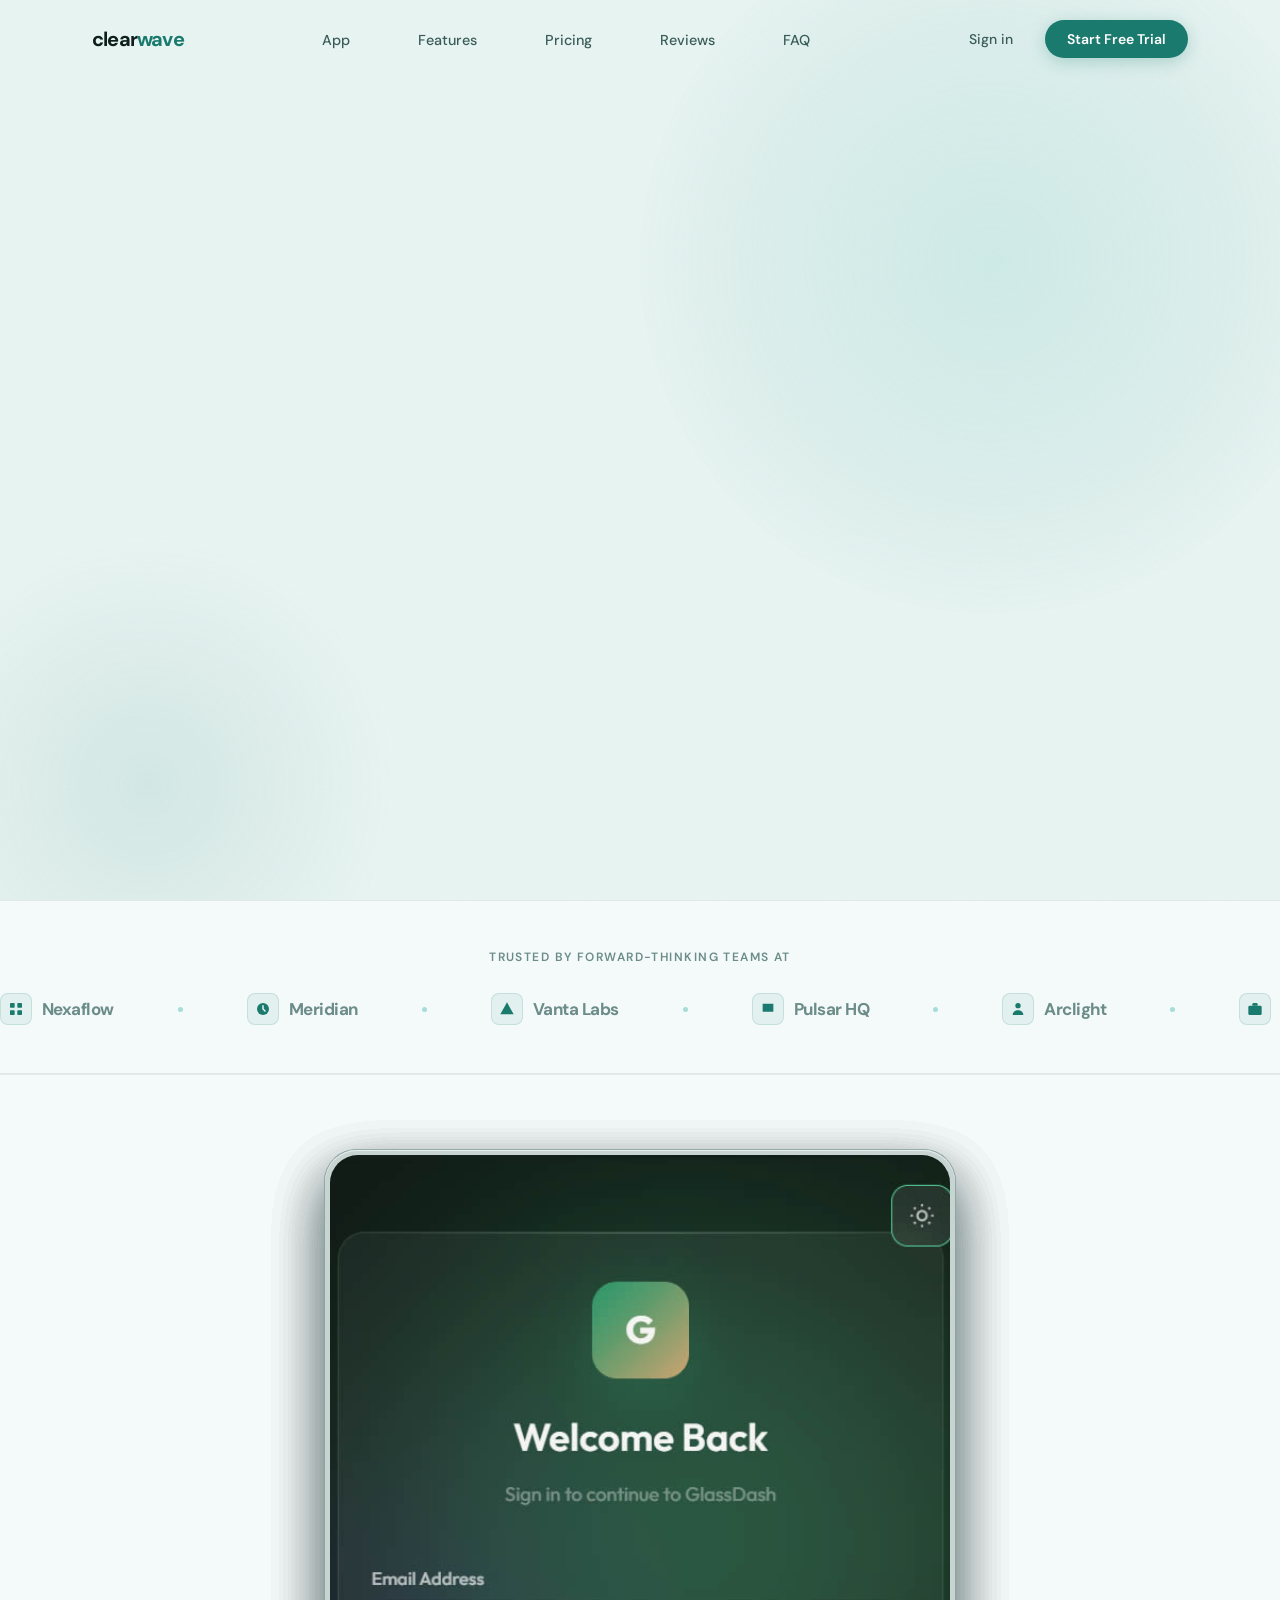
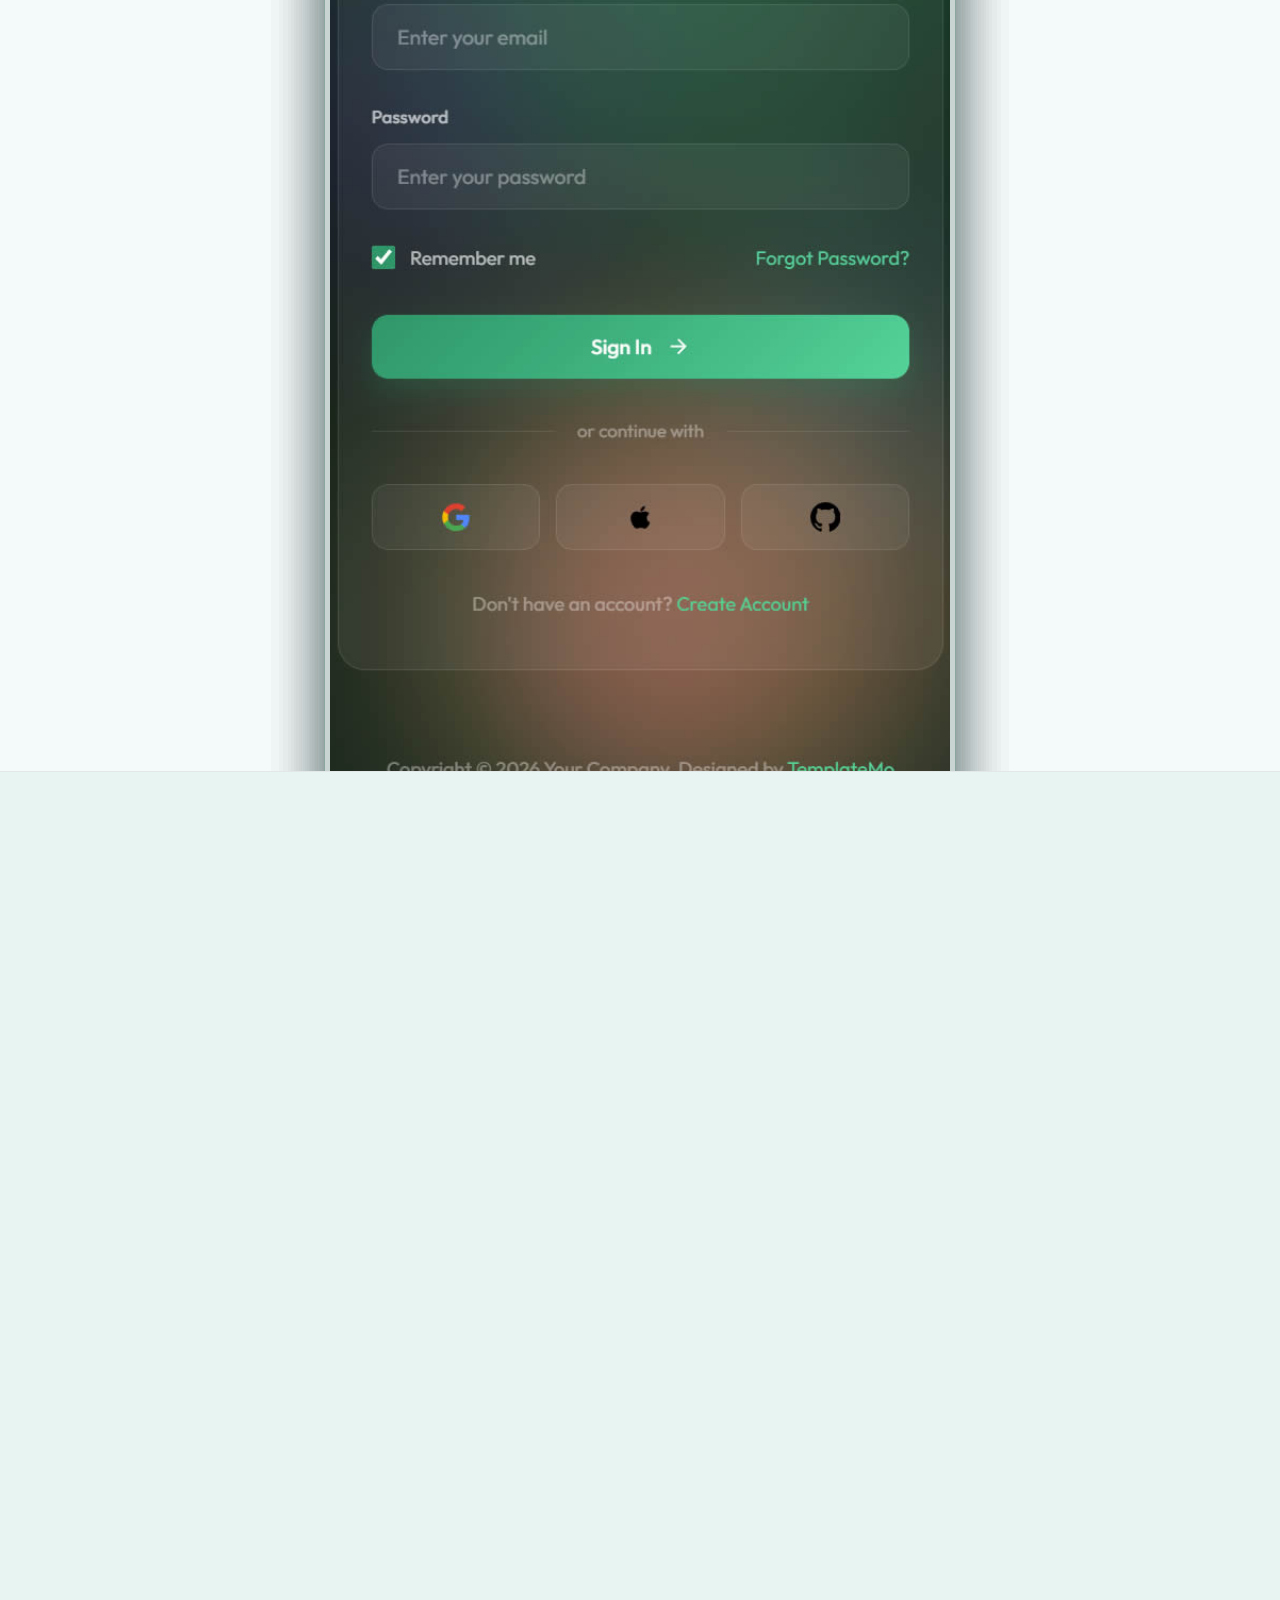
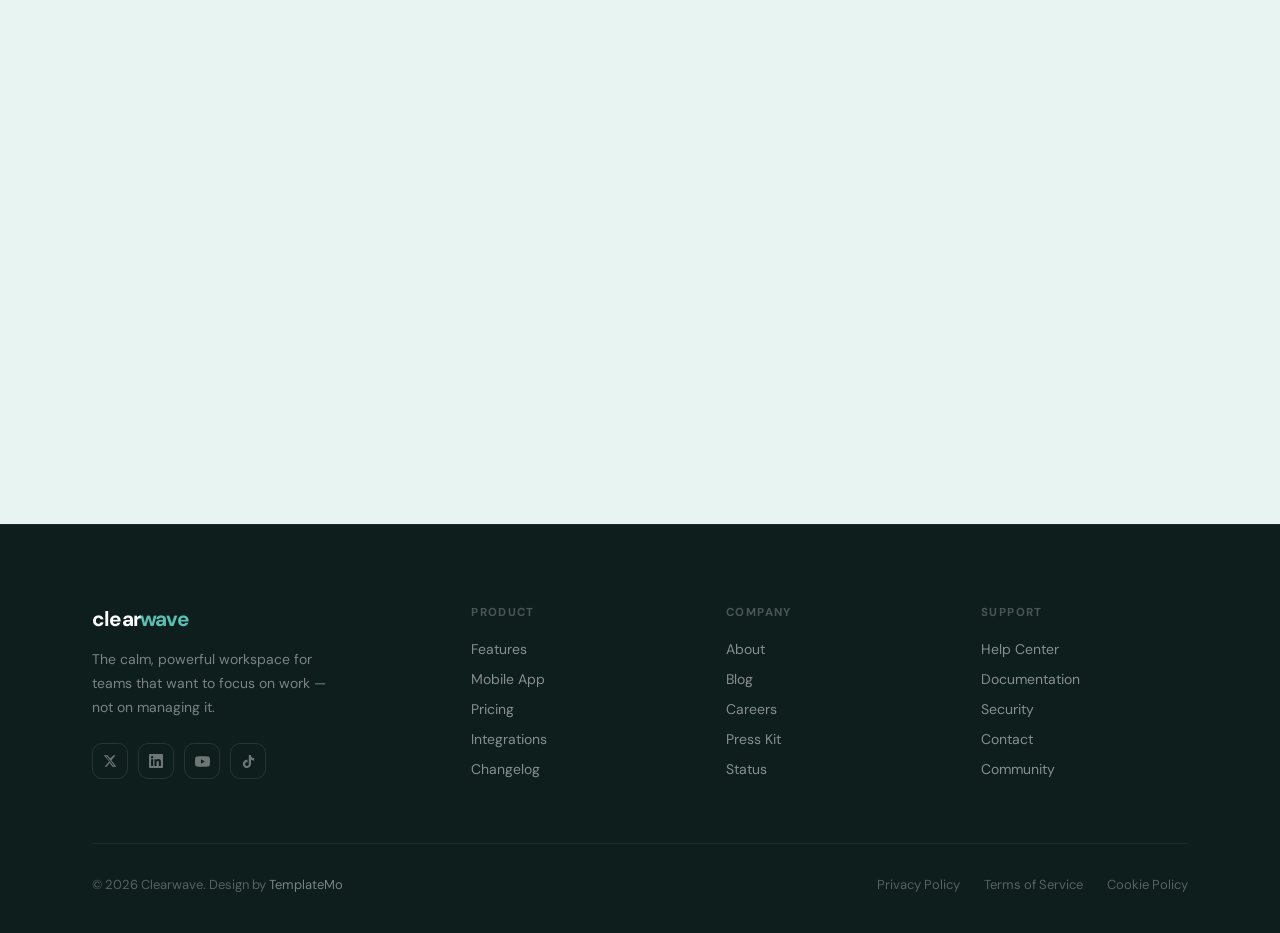
==== commit bceebdfd: "Add files via upload" ====
--- a/index.html
+++ b/index.html
@@ -1,425 +1,754 @@
 <!DOCTYPE html>
-<!-- saved from url=(0071)https://analisapaginas.com/preview/dd447a9c-59ed-4e28-a23f-e2aa2fb76b8b -->
-<html lang="en"><head><meta http-equiv="Content-Type" content="text/html; charset=UTF-8">
-    
-    <meta name="viewport" content="width=device-width, initial-scale=1.0">
-    <!-- TODO: Set the document title to the name of your application -->
-    <title>AnaLisa Hotmart</title>
-    <meta name="description" content="Utilize da expertise da Hotmart para entender como você pode converter mais na sua página de produtos.">
-    <meta name="author" content="Lovable">
-
-    <!-- TODO: Update og:title to match your application name -->
-    
-    
-    <meta property="og:type" content="website">
-    
-
-    <meta name="twitter:card" content="summary_large_image">
-    <meta name="twitter:site" content="@Lovable">
-    
-    
-  
-  
-  
-  
-  
-  
-  
-  <meta property="og:image" content="https://pub-bb2e103a32db4e198524a2e9ed8f35b4.r2.dev/cb578fc9-ce72-46cc-8f9c-819afa455a4e/id-preview-cc05117f--5f637085-c27e-46e3-a4e7-858865dbc006.lovable.app-1777060089014.png">
-  <meta name="twitter:image" content="https://pub-bb2e103a32db4e198524a2e9ed8f35b4.r2.dev/cb578fc9-ce72-46cc-8f9c-819afa455a4e/id-preview-cc05117f--5f637085-c27e-46e3-a4e7-858865dbc006.lovable.app-1777060089014.png">
-  
-  
-  
-  
-  <meta property="og:title" content="AnaLisa Hotmart">
-  <meta name="twitter:title" content="AnaLisa Hotmart">
-  <meta property="og:description" content="Utilize da expertise da Hotmart para entender como você pode converter mais na sua página de produtos.">
-  <meta name="twitter:description" content="Utilize da expertise da Hotmart para entender como você pode converter mais na sua página de produtos.">
-  <link rel="icon" type="image/x-icon" href="https://analisapaginas.com/favicon.ico">
-  <script type="module" crossorigin="" src="./AnaLisa Hotmart_files/index-BaNMvwXX.js.baixados"></script>
-  <link rel="stylesheet" crossorigin="" href="./AnaLisa Hotmart_files/index-LRZL6-ty.css">
-<script defer="" src="./AnaLisa Hotmart_files/_flock.js.baixados" data-proxy-url="/~api/analytics"></script><style type="text/css">#pi_tracking_opt_in_div, #data-controller-stripe, .pck-flatsome-cookies, #name-ga-cookie-accept-bar, aside[class="gdpr-wrapper top"], #cookiescript_injected_wrapper, .woodmart-cookies-popup, #consent-box-lgpd, .Cookie--bottom, #fupi_cookie_notice, .bst-panel, #cookies-baner-wrapper, #stoppage, .cookie-alert ~ #exposeMaskOverlay, .idxrcookies-block-user-nav::before, .we-use-cookies, .l-footer-cookie, .box_cookie_allow, .m-cookiepolicy, #cookieContent, .avia-cookie-consent-wrap, div#ccpaCookieBanner, .lgcookieslaw-banner, .lgcookieslaw-overlay, .muniweb-cookies, #gdpr_bar, dialog[data-controller="common--cookies--alert"], .cookie-message-overlay, #cookieAgree, .CookiePolicyBar, #oemaceptacion, .cookie-popup-overlay, #consent-banner-main, .luxar_disclaimer_container, .cookiePolicy-Modal, .ck-cookie-w, .gdpr_cookie_popup, #aviso-cookies, .glue-cookie-notification-bar, .amdb-lgpd-consent, .cb01-cookie-bar, .gdpr-cookie-bar, #syl-cookie-monster, #pnl-cookie, .flexit_cookie, .cookiesBackground, #tfm_dsgvo_disclaimer, #cconsent-bar, .ets_cookie_banber_block, .cli-popupbar-overlay { display: none!important; }
-.seopress-user-consent, #buzzblogpro-cookie-banner, .navbar-privacy, .nca-cookiesaccept-line, #dv-cookie-notice, #politykaprywatnosci, .cws-cookies-notification, #agree_cookies, .freeprivacypolicy-com---nb, .freeprivacypolicy-com---nb-simple, .js-cookie-banner, .box-lgpd, #cookieConsentContainer, #cmp-app-container, .privacy-warning, #footer-cookie-banner, .consent_container:not(body,html,:empty), .cookies-eu-banner, .cookie-tip, .shop_index > div#cookie, #shoper-foot ~ div.consents, .shop_index > div.consents, .m-popup__cookies, .container-cookie, .gdpr-banner, .cc-floating, #cerez-politikasi, body:not(.orejimeBody-WithModalOpen) div.orejime-Notice, div[data-cy="cookie-banner"], .u-cookies-consent, #consent-banner-overlay, div[data-hook="ccsu-banner-wrapper"], .popup-choose-cookies, #cookie-law-div, #rb-privacy, #acceptance_of_cookies, #oct-policy, .cookie-permission-container, .cookie-permission-container-overlay, app-cookies-agreement, .pd-cookie-banner-window, #consent-manager, div[data-storage-item^="t886cookiename_"], div[data-testid="cookiePopup"], .dc-cookie-consent, .cookies-reminder-v2, .cookies-reminder, .cc_disclaimer_box, .cc-bottom-bar--slide-up, #cookieNoticePro { display: none!important; }
-#avisoLGPD, .avisolgpd-bar, .lgpd:not(body):not(html), #lgdp, #LGPD, body div#lgpd-banner, #pjAcceptCookieBar, .cookie-disclaimer--overlay, .tarteaucitron-banner, #saycookie, .notice--cookieAdvanced, .adn-window.adn-message, .cookie-consent-banner-opt-out, .cookiefooter, .tm-cookie-banner, .consent-cookie, body > div.ns-cookie-consent, .ez-cookie-banner, .cookie123-popup, .siteCookies[data-testid="cookiesPopup"], .consent-container, .cky-consent-container, .ba_cookie_bar, body > div#cs_stripe, .gdpr-cookie-info, .gdprModal__placeholder, .cookie-police-bar, #cookiesck, #spicookiebanner, .cookie-bg, .thb-cookie-bar, .kvkkpop, .bpa-cookie-banner, .cookieConsentBanner, #cookieConsentBanner, #gccookiemessage, .cookieConsentContainer, #ba_eu_cookie_law, #docbody > div.eu-cookie-panel, #kanews-cookie-box, .e-consents-alert, .wp-gdpr-cookie-notice-wrap, .wp-block-jetpack-cookie-consent, body:not(.cookie-modal-open) > div#dm-cookie-popup-container, .inpage_cookieOptOutForm, .optanon-show-settings, .sqs-cookie-banner-v2, .sf_cookie_container, #acceptCookiesBar, .kacookie-cm-window { display: none!important; }
-.cookie-consent-banner, .tmblr-iframe--gdpr-banner, wecoma-lite, #mfn-gdpr, .Cms_CookieConsent, .shopui-eu-cookie-bar, .footer-lgpd, #footer-lgpd, #cookie-bg, body .cookiealert.show, #cm-cookie-window, aside[data-role="gdpr-cookie-container"], #machete_cookie_container, #cookiehint, #cookie-banner-lgpd, .barra_cookie, #gdpr-cookie-consent-bar, #termly-code-snippet-support, .etiCookieBanner, #cmplz-cookiebanner-container, .cookie-agreement-wrapper, #cookie_notification, ark-cookiebar, amedia-privacybox, .wpcc-container, #tt-cookie-alert, .jnews-cookie-law-policy, .wpgdprc-consent-bar, .gdpr-cookie-notice, #cerekKullanimUyari, .radioplayer-cookie-consent, #redim-cookiehint-modal, .js-consent-banner, .waconcookiemanagement, #ws_eu-cookie-container, .o-cookielaw, .lia-cookie-banner-alert, .sisu-cookie-notice, .mnd-cookie-bar, #mnd-cookie-bar, .tx-om-cookie-consent, #cookiesjsr, #acris--page-wrap--cookie-permission, #acris--cookie-permission--modal-overlay, .cookie-dialog-wrapper, #uo_cookie_banner, #cookieSettingsDialog, #tx-emhcookiebanner-bannerwidget, #ck_dsclr_v2, #ac-cookie-compliance { display: none!important; }
-.grt-cookie-active, .bs-wrap-gdpr-law, .avg-cookiebar, #barraaceptacion, .rdm-daac-notice-template, .SCK_Banner, #SgCookieOptin, #cookieseal-banner, .taunton-user-consent-visible, .cookies__banner:not(body):not(html), .gdpr-box:not(body):not(html), #onetrust-consent-sdk, #gdrpNotification, #gdpr-cookie-message, #notice-cookie-block, #moove_gdpr_cookie_info_bar, .cookiePolicyNotice, .butterBar--privacy, .gdpr-container, #gdpr-cookie-notice, #scmp-popin.scmp-popin, #optanon-popup-bg, #elGuestTerms, #ez-cookie-dialog-wrapper, #cookiespolicymessage, #cookiesPolicyMessage, #cookieWarningR, .fusion-privacy-bar, .page-wrap--cookie-permission, .f-data-policy, #cookie-notice-blocker, #gdpr-banner, .wordpress-gdpr-popup, #cliSettingsPopup, #BorlabsCookieBox, #truste-consent-track, .eu-cookie-compliance-banner:not(body):not(html), #gdpr_area, .basel-cookies-popup, .header-cookies, .ensureCookie, #cmp-faktor-io-brand-consent-notice, .penci-wrap-gprd-law, #cookieconsentdiv, #easy-cookies-policy-main-wrapper, .rodo-overlay:not(body):not(html), .tibrr-cookie-consent-container, cloudflare-app[app="tibrr-cookie-consent"], .clearfy-cookie, .nr-cookie-notification { display: none!important; }
-#redim-cookiehint:not(body):not(html), #cookie-window:not(body):not(html), .notice--cookie:not(body):not(html), .gdpr-consent-backdrop:not(body):not(html), #gdpr-consent-form-wrapper:not(body):not(html), #cookieBgOverlay, .cp-info-bar-container, .O-CookieLaw, .gpm-cookie-accepted, cloudflare-app[app="cookiless"], #privacy-consent, #domCookieWarning:not(html):not(body), .gdprPopup, div[class^="app_gdpr"], #gdpr_box, .gdpr-cookie:not(html):not(body), .captify-widget, .gdpr-privacy-bar, #cookie-information, .cc-blockingScreen, .cc-window[aria-label="cookieconsent"], #_evidon_banner, amp-consent, .as-oil, #cookie_note, .CookieNotifyWidget__wrapper, .voc-cookie-message, #cookies-notification-popup:not(body):not(html), body.sliding-popup-processed > #sliding-popup, .divascookies, .cookie-hint:not(body):not(html), #cookies-alert, #cookieChoiceInfo, .c-cookiebar, .ds2-cookie-disclaimer, .cookie-consent-content, #AvisoCookieslaw, #BandeauInfoCookie, #BlkCookies, #CCompliance, #CNIL, #CNIL-notice, #CNILMessage, #COOKIE_BANNER, #CP_box, #CRTL_AlertCookie, #CRTL_CookieAlert, #Consentement-cookies, #Cookie-Container, #Cookie-Overlay { display: none!important; }
-#Cookie-Policy, #CookieAdvice, #CookieAlert, #CookieBanner, #CookieBannerNew, #CookieBar, #CookieConsent, #CookieConsentDiv, #CookieContainer, #CookieDiv, #CookieInfo, #cookies-policy-popup, #CookieInformation, #CookieMessaging, #CookieNotification, #CookieNotificationBar, #CookieOK, #CookiePanel, #CookiePolicy, #CookieReportsButton, #CookieReportsPanel, #CookieT2Bar, #CookieWarning, #CookieWrapper, #CookielawBanner, #CookiesBanner, #CookiesOverlay, #CookiesWarning, #EUCookie, #EUCookieMsg, #EUDirectiveCookiePanel, #EuCookieBar-8, #EuCookieLawForm, #FT_Cookies, #Footer_cookieLawBox, #GMI_Privacy_Policy, #GlobalCookieBanner, #PaveCookies, #PrivacyBanner, #Row1_Column1_Cell1_CookieSettings_CookieSettings, #SiteMasterPage_updCookieDisclaimer, #TNTpageContentPlaceHolder_pnlCookieMessage, #WP-cookie-info, #about-cookies, #aboutCookieUsageBox, #ac_cookiesvalidation, #accept-cookie, #accept-cookies-div, #acceptCookie, #acceptCookieMeg { display: none!important; }
-#acceptCookies, #acceptCookiesDiv, #accept_cookie, #accept_cookies, #acceptcookie, #acookie, #af-cookie-policy, #agreecookies, #alert-cookie, #alert-cookie-policy, #alertCookie, #alertCookies, #alerte-cookies, #alerte_cnil, #alerte_tracking, #all4nav-cookie-component, #all4nav-cookie-policy-notification, #allowCookiesPopup, #aoCookiePolicy, #arte-cookie-banner, #askCookies, #asterix_cookie_widget, #au_cookiesalert, #avcn_notification, #avertissement_cookies, #avis-cookies, #avisoCookies, #avisoCookiesLayer, #axs_cookie_toggle, #bandeau-c, #bandeau-cookies, .bandeauCookie, #bandeauCookie, #BandeauCookie, #bandeauCookies, #bandeau_cookie, #bandeau_cookies, #banner-cookie, #bannerCNIL, #bannerCookieContainer, #bannerCookies, #banner_cnil, #banner_cookie, #banniere-cookie, #barraCOOKIE, #bauerCookiePolicy, #bbccookies, #bf-cookie-notice, #bkCookieBanner, #bloc_cookies { display: none!important; }
-#bloc_setcookie, #block-cookie_policy-0, #block-inf-eu-cookie-cookie-disclaimer, #blogger_cookie_notice, #bonaCookies, #bootcooker-banner, #boxZgodaNaCookie, #box_cookie_info, #box_cookies_error, #bvin-cookie-box, #bw_cookiechoice, #c2g_cookie_dialog, #c_agrem, #ca_banner, #ca_info_plus, #cadre_alert_cookies, #capaAvisoPoliticaCookies_superior_mensajes, #cartelcookielegal, #catapult-cookie-bar, #cc-cookie-law, #cc-cookie-notice, #cc-cookies, #cc-notification, #cc_cookies, #cca-cookies-holder, #ccc-state, #ccconsent, #cccwr, #ccgtm-banner, #ccm-cookiesDisclosure, #center_bandeau_cookie, #cewe-accept-cookies, #cf-cookie-banner, #ck-cookie-statement, #cl-banner, #close_cnil, #cmsCookieWarning, #cnil, #cnil-cookie, #cnil-cookie-panel, #cnil-layer, #cnilNotification, #cnil_alert, #cnil_bandeau, #cnil_bar, #cnil_bar_wrapper, #cnil_privacy, #com_cookie_policy, #confirmCookie, #confirmCookiePolicy { display: none!important; }
-#confirm_cookie_use, #container_info_cnil, #conteneurCookies, #content-cookies, #coockie-mex, #coockieAPContainer, #coockiechoice, #coockies_warning, #cooki_accept, #cookie-accept, #cookie-acceptation-popup, #cookie-alert, #cookie-allow, #cookie-banner, #cookie-banner-container, #cookie-bar, #cookie-bar-bottom, #cookie-bar-main, #cookie-bar-module, #cookie-block, #cookie-cnil-box, #cookie-compliance, #cookie-compliance-bottom, #cookie-compliance-bottom-overlay, #cookie-compliance-container, #cookie-consent, #cookie-consent-banner, #cookie-consent-bar, #cookie-consent-container, #cookie-consent-popup, #cookie-consent-wrapper, #cookie-container, #cookie-container2, #cookie-content, #cookie-control, #cookie-dialog, #cookie-directive, #cookie-disclaimer, #cookie-disclosure, #cookie-div, #cookie-header, #cookie-hint, #cookie-icon, #cookie-info, #cookie-info-bar, #cookie-info-box, #cookie-info-container, #cookie-info-div, #cookie-info-layer, #cookie-information-banner { display: none!important; }
-#cookie-information-wrapper, #cookie-inner-wrapper, #cookie-law, #cookie-law-banner, #cookie-law-bar, #cookie-law-compliance, #cookie-law-consent-section, #cookie-law-container, #cookie-layer, #cookie-lightbox, #cookie-message, #cookie-message-container, #cookie-modal-bg, #cookie-msg, #cookie-note, #cookie-notice, #cookie-notice + .cookie-notice__overlay, #cookie-notification, #cookie-notification-bar, #cookie-notification-wrapper, #cookie-notifier, #cookie-opt-in, #cookie-opt-in-footer, #cookie-optout, #cookie-overlay, #cookie-overlay-footer, #cookie-overlay-wrapper, #cookie-panel, body #cookie-policy, #cookie-policy-banner, #cookie-policy-bar, #cookie-policy-container, #cookie-policy-notice, #cookie-policy-strap, #cookie-policy-warning, #cookie-popin, #cookie-popup, #cookie-prompt-fixed, #cookie-regle, #cookie-ribbon, #cookie-slide, #cookie-statement, #cookie-terms, #cookie-ue, #cookie-warn, #cookie-warning, #cookie-warning-bar, #cookie-wrapper, #cookie1, #cookieAccept { display: none!important; }
-#cookieAcceptContainer, #cookieAcceptMessage, #cookieAcceptPos, #cookieAcknowledgement, #cookieAdv, #cookieAgreementContent, #cookieAlert, #cookieAlertBoxID, #cookieAlertMessage, #cookieAlertWrapper, #cookieBanner, #cookieBar, #cookieBlock, #cookieBnr, #cookieBox, #cookieChoiceBanner, #cookieCompliance, #cookieComplianceMessage, #cookieConsent, #cookieConsentBar, #cookieConsentForm, #cookieConsentPrompt, #cookieContainer, #cookieControl, #cookieCookieBar, #cookieDisc, #cookieDisclaimer, #cookieDiv, #cookieDivContent, #cookieDough, #cookieDropDown, #cookieFixed, #cookieFooter, #cookieFrame, #cookieGuardMsg, #cookieHeader, #cookieHint, #cookieInfCont, #cookieInfo, #cookieInfoBanner, #cookieInfoBar, #cookieInfoBox, #cookieInfoDiv, #cookieInfoMsgWrapper, #cookieInfoWrapper, #cookieInformerBooklet, #cookieLY, #cookieLaw, #cookieLawAcknowledgmentDiv, #cookieLawBox { display: none!important; }
-#cookieLawContainer, #cookieLawHeader, #cookieLawText, #cookieLayer, #cookieLine, #cookieMessage, #cookieMessageBox, #cookieMessageContainer, #cookieMessageDisplayDIV, #cookieMessageWrapper, #cookieMgn, #cookieModal, #cookieMon, #cookieMonsterWrapper, #cookieMsg, #cookieMsgBlock, #cookieMsgWrapper, #cookieNotes, #CookieNotice, #cookieNotice, #cookieNoticeContainer, #cookieNotification, #cookieOverlay, #cookiePanel, #cookieParisien, #cookiePlaceholder, #cookiePolicy, #cookiePolicy-layer, #cookiePolicyAlertBox, #cookiePolicyBar, #cookiePolicyContainer, #cookiePolicyNotice, #cookiePolicyNotification, #cookiePolicyPopup, #cookiePolicyWrapper, #cookiePoolicy, #cookiePopUp, #cookiePopin, #cookiePopup, #cookiePopupContainer, #cookiePrompt, #cookiePromptWrapper, #cookieSection, #cookieTime, #cookieUsagePopIn, #cookieView, #cookieWarning, #cookieWarningBox, #cookieWarningDiv, #cookieWarningMessage { display: none!important; }
-#cookieWindowContainer, #cookieWrap, #cookieWrapper, #cookie_accept, #cookie_agreement, #cookie_alert, #cookie_alert_bar, #cookie_alert_container, #cookie_assistant_container, #cookie_banner, #cookie_banner_container, #cookie_bar, #cookie_bar_top, #cookie_box, #cookie_choice, #cookie_clicker, #cookie_cnil, #cookie_consent, #cookie_consent_container, #cookie_content, #cookie_disclaimer, #cookie_disclaimer_wrapper, #cookie_header, #cookie_info, #cookie_info_area, #cookie_info_wrapper, #cookie_law, #cookie_law_banner, #cookie_layer, #cookie_message, #cookie_message_container, #cookie_modal, #cookie_msg, #cookie_notice, #cookie_notification_bar, #cookie_panel, #cookie_policies, #cookie_policy, #cookie_policy_alert, #cookie_policy_banner, #cookie_policy_popup, #cookie_popup, #cookie_popup_container, #cookie_privacy_holder, #cookie_privacy_info_bar, #cookie_privacy_popup, #cookie_prompt, #cookie_shout, #cookie_str, #cookie_usage { display: none!important; }
-#cookie_warn, #cookie_warning, #cookie_widget, #cookieaccept, #cookiealert, #cookiealert_content, #cookiebalk-wrap, #cookiebanner, #cookiebar, #cookiebar-container, #cookiebnr, #cookiebox-wrapper, #cookiecnil, #cookieconfirm, #cookieconsent, #cookieconsentbar, #cookiecontrol, #cookiecontrol_notice, #cookiediv, #cookieinfo, #cookieinfo-container:not(#style_important), #cookieinfobar, #cookieinfobox, #cookielaw, #cookielaw2, #cookielawwarning, #cookielightbox, #cookiemenu, #cookiemessage, #cookiemodalbar, #cookiemodalbarplaceholder, #cookiemodule, #cookiemonster, #cookiemonster_popup, #cookiemsg, #cookiemsgbox, #cookienote, #cookienotice, #cookienotice-container, #cookienotif, #cookienotifier, #cookienotify-wrapper, #cookieoverlay, #cookiepanel, #cookiepolicy, #cookiepolicyContainer, #cookiepolicybg, #cookiepolicydiv, #cookiepop, #cookiePop { display: none!important; }
-#cookiepopup, #cookierBayer, #cookiereports-badge, #cookies-acc, #cookies-agreed-wrapper, #cookies-agreement, #cookies-agreement-box, #cookies-auth, #cookies-banner, #cookies-bar, #cookies-fancybox, #cookies-info, #cookies-info-banner, #cookies-information, #cookies-information > .innerDiv, #cookies-message, #cookies-message-container, #cookies-message-main, #cookies-messages, #cookies-modal, #cookies-msg, #cookies-notice, #cookies-overlay, #cookies-panel, #cookies-policy, #cookies-policy-banner, #cookies-policy-container, #cookies-policy-mssg, #cookies-policy-prompt, #cookies-policy-wrapper, #cookies-politics, #cookies-privacy, #cookies-verify, #cookies-warning, #cookies-warning-box, #cookies-wrapper, #cookiesAlert, #cookiesAllowingRequest, #cookiesArticle, #cookiesBanner, #cookiesBar, #cookiesBox, #cookiesContainer, #cookiesDiv, #CookiesDiv, #cookiesInfo, #cookiesInfoBox, #cookiesInitialDialog, #cookiesLequipe, #cookiesMessage { display: none!important; }
-#cookiesNoticeDiv, #cookiesNotification, #cookiesNotifier, #cookiesOptInMessage, #cookiesOptInMessageWrapper, #cookiesPanel, #cookiesPolicyPopup, #cookiesPop, #cookiesPopup, #cookiesWarning, #cookiesWarningActive, #cookiesWarningBanner, #cookiesWrapper, #cookies_apla, #cookies_ask, #cookies_avertissement, #cookies_banner, #cookies_block, #cookies_block_footer, #cookies_border, #cookies_box, #cookies_container, #cookies_info, #cookies_message, #cookies_message_bar, #cookies_msg, #cookies_notification, #cookies_notifier, #cookies_policy, #cookies_warning, #cookiesadv, #cookiesconcentbar, #cookiescontainer, #cookiescript_injected, #cookiesdirective, #cookiesdisclaimer, #cookieshit, #cookiespolicy, #cookiesribbon, #cookiestat, #cookiestatement, #cookiestrip, #cookietable, #cookietext, #cookietop, #cookieu_header, #cookieuseage, #cookiewarn, #cookiewarning, #cookiewrap { display: none!important; }
-#cookiewrapper, #cookis-bg, #cookpol, #ctl00_CookieMessage1_divCookie, #ctl00_CookieMessage1_upCookie, #ctl00_Cookies_CookieContainer, #ctl00_Footer_rnCookies_popup, #ctl00_cookie_panel, #ctl00_cookieconsent_ajaxPanel, #ctl00_ctl00_divCookiePolicyContainer, #ctl00_pnlCookieMessage, #ctl00_privacyCookies_LIPCNB_PrivacyandCookiesNoticePanel, #ctl01_ctl00_CookiePreferencesControl, #ctl20_pnlCookie, #ctl30_pnlCookie, #ctrlHeader_divCookieText, #cw-cookieInfo, #dcc_cookieMessageContainer, #dennis-cookie-notice, #desktop-cookie-disclosure, #disclaimerC, #disclaimerCookies, #disclaimerDialog_modal, #divCookie, #divCookieAlert, #divCookieConfirm, #divCookieMsg, #divCookieNotify, #divCookiePolicy, #divCookiesBox, #divFrmUserCookieConfirm, #div_cookie, #divcook, #dlgCookies, #dvCookie, #e-privacy-message, #eCookieConsentDialog, #eCookieMsg, #ePrivacyBanner, #ePrivacyDisclaimer, #ec-cookie-messages-container, #ee-cookies-message, #eimm_box_cookie_alerte_message, #eprivacy, #eu-cookie, #eu-cookie-bar, #eu-cookie-compliance, #eu-cookie-consent, #eu-cookie-content, #eu-cookie-law { display: none!important; }
-#eu-cookie-notifier, #eu-cookie-notify-wrap, #eu-cookie-policy, #eu-cookie-policy-banner-wrapper, #eu-cookie-wrap, #eu-cookies, #eu-cp-banner, #eu-privacy, #euCookie, #euCookieBar, #euCookieDirective, #euNotice, #eu_cookie, #eu_cookies, #eu_cookies_overlay_content, #eu_notice_content, #eucl_panel, #eucookie, #eucookielaw, #eucookienotice, #expat_cookies, #external-cookie-bar, #fixed-cookie, #flag-cookies, #foCookieNotice, #footer-cnil-space, #footer-cookies, #footerCookieArticle, #footer_cookies, #footer_tc_privacy, #fp_cookieMessageContainer, #frameCookiesBox, #front-no-cookies-warn, #fs-cookiewarning, #future-cookie-bar, #gabarit_cnilcookie, #gb_sm_notification, #gel-cookie-banner, #gh-cookieb, #global-cookie-message, #gn-cookie-accept, #golem-cookie-accept, #have-a-cookie, #headband-cookie, #headband_cookies, #header-info-cookie, #headerCookieLaw, #headerCookies, #headerCookiesAdvice, #headerTopBarMessageCookies { display: none!important; }
-#hi-cookie-box, #htmlPopinCookies, #icoCookiesBanner, #id_cookieconsent, #id_tr_cookies, #idg-cookie-bar, #ietCookiePanel, #imPolicycookiemessage, #implicitCookieModal, #info-cookie, #infoCookie, #info_cookie, #informations-cookies, #infos_cookie, #itv-cookie-notification, #itv-glob-cookie-policy, #jQAlertAcceptCookie, #jlp-cookie-container, #jquery-cookie-law-script, #js-TosPrivacy, #js-cookie-notice, #js-ext-cookie, #js-infos-cookies, #js-message-bar-cookie-notice, #js_popup_cookies, #js_pushDownCookieMessage, #jumper_cookies, #layerAcceptCookie, #layerCookies, #layer_cookie, #lc_cookies-main, #lca-cookie-notification, #legalLayer, #legal_policy_cookies, #logon-snippet-icookie, #lscookiesMax, #lsw-cookie-bottom-box, #m_cookie_popup, #mainDivLegacyCookie, #message-cookie, #messageCookie, #message_cookie, #mk-cookie, #mktg_Cookie, #mktg_Cookie_Wrap, #mmmmm-cookies, #modalCookieContainer, #msg-cookie, #msg-cookie-level0, #msgCookie { display: none!important; }
-#mss-legal-banner, #mssg-cookies-warning, #mtcookieconsent, #mycookie, #nav_cookie, #nbcCookieChoice, #new-cookie, #nibirumail_cookie_advice, #no-cookie, #notice--cookie, #notificacio-cookies, #notification__cookie, #notification_cookiewarning, #notificationcookie, #nova_cookie_disclaimer, #npo_cc_notification_wrapper, #nq_cnilbanner, #nuk-cookieMessage, #nwcook-message, #o-cookie, #okcookies, #okookie-box, #pCookieWarning, #page-advice-cookie, #panel-cookies, #pc-cookie-notice, #pecr-compliance-banner, #phrase_notification_cookies, #pl_cookies, #plugin_cookie_int, #pm-cookie-consent, #pnlCookieBanner, #pnlCookieWarning, #politicaCookies, #polityka-cookies, #politykacooki, #popUpInfosLegal, #popinCookie, #popup-cookie, #popup-cookies, #popup-webpage-cookie, #popup_cookie, #pravda-cookie-usage, #pricacy_popup, #privacy-bar, #privacy-message-bar, #privacy-policy-panel, #privacyBar, #privacyOuterContainer, #privacyPolicyLayer { display: none!important; }
-#privacyPolicyLayerN, #privacyWarningBanner, #privacy_cookiepolicy, #privacy_law, #privacypolicy, #private-policy, #pronamic_cookie_holder, #qb_cookie_consent_main, #rb-cookie-container, #rbiCookiePolicy_pushDownBoxWrapper, #regens-cookie-setting, #remoteCookie, #resultCheckCookieMSG, #rtl_cookie_small, #rtveCookiePolicy, #ruban-cnil, #rvacookies, #rwd-cookie-message, #s-cookie, #s112_accept_cookies, #scnb-cookie-bar, #sdbCookieLegalContainer, #semocookie-handler, #shopify-pc__banner, #shop-cookie, #site-cookie-policy, #site-we-use-cookies, #site-wide-cookie-message, #skycom-cookie-wrapper, #slidingCookieDiv, #smile-cookie-wrapper, #spartooCookies, #sto-cookieMessage, #sun-cookieMessage, #survey_bar, #svtCookieInformationContainer, #tarteaucitronAlertBig, #tarteaucitronRoot, #tc_privacy, #tescoCookieNotification, #tesco_cookie_widget, #the-cookie, #theme_cookie, #thiscookiemessage, #tid_cookieWarning, #toolbar_cookies, #topCookie, #townside-cookiebar-outer, #trackCookieBar, #trackingCookie { display: none!important; }
-#truste-banner, #ts_cookie_info, #tto-cookieMessage, #tv2cookiebar, #twCookieConsent, #tweCookie, #tx_cookies, #tx_cpscookieinfobox_pi1, #uecookies, #ui-cookie-policy, #uk-cookie-use, #ukCookiePopup, #us-cookies, #useCookiesCont, #user-cookie-message, #user_optin_banner, #usrConsent, #usrcookies, #v-cookielaw, #viewlet-cookiepolicy, #vscookieAlertCont, #vvc_cookie, #warn-cookies-area, #warning_cookie, #wdg_cookie_bar, #website-cookies, #welcomebar-wrapper, #widget-vrtcookiebalk, #wk_cookiebar, #wsjconsent, #wt-cookie-box, #ww-cookie-information, #zaz-nb-plugin-cookie-message, .CNIL, .COOKIECONSENT_BANDEAU, .Common-Privacy-HeaderCookiesMessage, .CookieAcceptPanel, .CookieBanner:not(body):not(html), .CookieBar:not(body), .CookieChoiceContainer, .CookieConsent:not(body):not(html), .CookieDirectiveDisplay, .CookieDirectiveHeight, .CookieMessage, .CookieMonsterBox, .CookieNote, .CookieNotice:not(body):not(html), .CookieNoticeContainer, .CookieNotification, .CookieNotificationTopBar { display: none!important; }
-.CookieWarning, .CookieWrapper, .Cookies:not(body):not(html), .CookiesBar, .CookiesMessageContainer, .EUCookie, .EUCookieBox, .EUCookiePolicyContainer, .EuCookieSheet, .ModThomasCookiesC, .PortletGestionDesCookiesCNIL, .Section-Cookie, ._iph_cp_standalone, .accept-cookies, .acceptCookies, .acceptCookiesBox, .accept_cookies, .acceptcookies, .agegate-cookie, .agree-cookie-wrap, .alert--cookies, .alert-cnil, .alert-cookie, .alert-cookies, .alert-cookies-banner, .alertCookie, .alertcookie, .alerts-manager-container, .allow-cookie-stripe, .alma-cookie-disclaimer, .b-cookie-hint, .b-cookies, .ban-cookies, .bandeau-cnil, .bandeau-cookies, .bandeau_consent, .bannerInformativaEU, .barCookie, .barre-info-cookies, .barreInfoCookies2, .barre_cookies, .blocCookie, .bloccookie, .block-cookies, .bmj-cookie-noticebar-content, .box-cookies, .box_cookie, .c-cookie, .c-cookie-banner, .c-cookie-bar { display: none!important; }
-.c-cookie-policy, .c-cookieContainer, .c2g_daimler_cookie_dialog_overlay, .c_cookie-policy, .capaAvisoCookies, .capa_cookie, .capa_cookies, .caption-cookie, .cc-banner, .cc-cookies, .cc-fixed-bottom, .cc_banner, .cc_banner-wrapper, .cc_container, .ccmcss_oic, .cdp-cookies-alerta, .center_cookies, .cnil-banner, .cnil-block, .cnilContainer, .cnilNotification, .cnil_warning, .co-cookies-disc-bar, .com-cookie, .container-cookie-notice, .container_cookies, .contenidoAvisoPoliticaCookies, .coockie, .coockie_banner, .cookie-accept-container, .cookie-accept-overlay, body:not(.scroll-lock) .cookie-alert, .cookie-alert-box, .cookie-assistant, .cookie-banner-bottom, .cookie-bar:not(body), .cookie-block, .cookie-box:not(body):not(html), .cookie-check, .cookie-compliance, .cookie-compliance-container, .cookie-confirm, .cookie-consent-block, .cookie-consent-ctr, .cookie-container, .cookie-content, .cookie-disclaimer:not(body), .cookie-disclosure, .cookie-footer, .cookie-footer-dialog { display: none!important; }
-.cookie-header, .cookie-info:not(body):not(html), .cookie-info-bar, .cookie-info-header, .cookie-info-layer, .cookie-information-container, .cookie-information-wrapper, .cookie-law, .cookie-law-container, .cookie-law-overlay, .cookie-layer, .cookie-layer-visible:not(body):not(html), .cookie-legislation, .cookie-message:not(html):not(body), .cookie-message-container, .cookie-monster, .cookie-msg:not(body):not(html), .cookie-nag, .cookie-note:not(body):not(html), .cookie-notice-container, .cookie-notice-dialog, .cookie-notice-wrapper, .cookie-notification:not(body), .cookie-notifier, .cookie-notify:not(body):not(html), .cookie-opt-in, .cookie-optin, .cookie-panel:not(body):not(html), .cookie-panel-content, .cookie-panel-overlay, .cookie-permission, .cookie-policy:not(body):not(html), .cookie-policy-banner, .cookie-policy__banner, .cookie-policy-box, .cookie-policy-message, .cookie-policy-notice, .cookie-policy-statement, .cookie-pop, .cookie-pop-up-container, .cookie-prompt, .cookie-prompter, .cookie-rules-wrapper, .cookie-siteusage-notice, .cookie-warn, .cookie-warn-msg, .cookie-warning, .cookieAccept, .cookieAccepterSlider, .cookieAdvice { display: none!important; }
-.cookieAlert, .cookieAlertBarMessage, .cookieAlertBox, .cookieAsker, .cookieBan, .cookieBanner:not(body), .cookieBannerContainer, .cookieBar:not(body):not(html), .cookieBarContainer, .cookieBarReviewDesktop, .cookieBarReviewMobile, .cookieBox, .cookieCompliance, .cookieConsent:not(body):not(html), .cookieConsentPanel, .cookieContainer, .cookieControl, .cookieDisclaimer, .cookieDisclaimerContainer, .cookieDisclaimerContainerWrapper, .cookieInfo:not(body):not(html), .cookieInformation, .cookieInside, .cookieLaw:not(body):not(html), .cookieLegal, .cookieLegalComp, .cookieLegal_comp, .cookieMaster, .cookieMessage:not(body):not(html), .cookieMessageDiv, .cookieMsgContainer, .cookieNotice:not(body):not(html), .cookieNoticePopUp, .cookieNotification, .cookieNotify, .cookieOptIn, .cookiePanel, .cookiePolicy:not(body):not(html), .cookiePolicy-banner, .cookiePolicyBannerOuter, .cookiePolicyBnr, .cookiePopUp, .cookiePopup, .cookiePopupContainer, .cookiePrompt, .cookieToast, .cookieTooltip:not(body):not(html), .cookieTooltipKontener, .cookieWarning, .cookieWarningBox { display: none!important; }
-.cookie__show, .cookie_accept, .cookie_adv2, .cookie_alert, .cookie_alert_message, .cookie_bar, .cookie_box, .cookie_consent:not(body):not(html), .cookie_content, .cookie_info, .cookie_info_content, .cookie_law, .cookie_m, .cookie_message, .cookie_notice, .cookie_notification, .cookie_optin_box, .cookie_overlay, .cookie_panel, .cookie_policy, .cookie_policy_message, .cookie_popup:not(body):not(html), .cookie_privacy_info_bar, .cookie_warning, .cookie_wrapper, .cookiealert, .cookiebanner:not(body), .cookiebar:not(body), .cookiebarcontainer, .cookiebarinner, .cookiebox, .cookieconsent:not(body):not(html), .cookieconsent-popup, .cookied:not(body):not(html), .cookiedisclaimer, .cookiediv, .cookieinfobannerWrapper, .cookielaw:not(body):not(html), .cookielaw-container, .cookieleiste, .cookiemonster, .cookienotice-bar, .cookienotice-container, .cookiepolicy, .cookiepopupcontainer, .cookies-advert, .cookies-alert, .cookies-alert-wider-wrap, .cookies-allow, .cookies-bar { display: none!important; }
-.cookies-box, .cookies-container, .cookies-dialog, .cookies-eu, .cookies-info:not(html):not(body), .cookies-info-static, .cookies-message, .cookies-msg, .cookies-note, .cookies-notice:not(body):not(html), .cookies-notice-msg, .cookies-notification:not(html):not(body), .cookies-notify, .cookies-open, .cookies-overlay, .cookies-policy, .cookies-popin, .cookies-popup:not(#style_important), .cookies-row, .cookies-sec, .cookies-warning, .cookies-wrapper, .cookiesAlert, .cookiesBar, .cookiesBgCls, .cookiesBlock, .cookiesContent, .cookiesDisclosure, .cookiesInfo, .cookiesMessage, .cookiesMessageBanner, .cookiesMessageLayer, .cookiesNote, .cookiesNotification, .cookiesPanel, .cookiesPro, .cookiesTxt, .cookiesWarning, .cookiesWarning-container, .cookies_bar, .cookies_box, .cookies_law_compliance_footer, .cookies_message, .cookies_notice, .cookies_noties, .cookies_notifier, .cookies_policy_container, .cookies_yum, .cookiesbar, .cookiesinfo { display: none!important; }
-.cookieslaw, .cookiesms, .cookiesnotice, .cookiespolicy, .cookiestrip, .cookietext, .cookiewall:not(body):not(html), .cookiewarning:not(body), .cookiewrapper, .cookskom, .cp-cookie-banner, .ctl_CookieWarning, .cwcookielaw, .dCookiesAlert, .delayed-module.alert-cookie.alert, .disclaimerCookies, .dismissable-cookie-policy, .divCookiePopUp, .divCookiePopUpContainer, .dom-content--eu-banner, .dr-cookie-info-box, .drawer-cookies, .e-cookie-message, .ePrivacyOuterWrapper, .ec-cookie-policy, .ecdcCookiePolicy, .ecomcookielaw-holder, .egmont-cookies, .eh-cookieinfo, .eksCookieContainer, .element-cookie-banner, .epson_cookienotice, .epublishing-priority.epublishing-eu-cookies, .eu-cookie-message, .eu-cookie-nag, .eu-cookie-notice, .eu-cookies, .euCookie, .euCookieLaw, .euPrivacy_cookiesMsg, .eu_cookie, .eucookie, .eucookie_disclaimer, .eucookielaw, .eucookies, .eupopup-container, .ext-cookie, .filCookiesCnil, .footer-cnil, .footer-cookie { display: none!important; }
-.footer-cookies-policy, .footer__cookies, .footer_cnil, .fucking-eu-cookies, .fucking-priority.fucking-eu-cookies, .future-cookie-bar, .g-cookiebar, .globalcookiepolicycontainer, .gn-cookie-alert, .head-cookie-container, .header-cookie-content, .headerCookies, .ib-m-cookie-banner, .id-CookieConsent, .identity-noticebar, .imPolicycookiemessage, .info-cookie, .infoCookies, .infocookies, .j-cookieContainer, .jix_acceptcookies_box, .js-CookieBanner, .js-cookie-bar, .js-cookie-compliance:not(html):not(body), .js-cookie-consent, .js-cookie-container, .js-cookie-disclaimer, .js-cookie-message:not(html):not(body), .js-cookie-notice, .js-cookie-policy, .js-cookie-policy-header, .js-cookie-widget, .js-cookieComply, .js-cookieMessage, .js-cookies, .js-cookies-box, .js-message-cookies, .js-toast-cookies, .js_cookie_law, .k4-cookie, .layerCookie, .layer_cookie, .lgcookieslaw_banner, .m-cookie-notice, .m159-cookies, .m_cookie, .mainCookieAlerta, .maserati-cookie, .mb_informativa_cookies, .md-cookies-advice { display: none!important; }
-.message-cookie, .message-cookies, .message-demande-cookies, .message-modal-cookie, .mk_cookie_policy, .mod-cookiepolicy, .mod-privacypolicy, .module-cookie-info, .ms-cookie-ok, .mw-cookiewarning-container, .nav__cookies, .no-cookies:not(html):not(body), .notice-cookie, .notice_notice_cookies, .notification__content-cookie, .notificationpopup, .npo_cc_regular, .obs_cnil, .okookie, .om-cookie-agreement, .optanon-alert-box-wrapper, .overlay-cookie, .p-cookiebar, .p_cookie, .panel-cookies, .panel_cookie, .paveCookies, .pcookie, .pea_cook_more_info_popover, .pea_cook_wrapper, .pf-cookie-directive, .plugin_cookie, .politicaCookies, .polityka-cookie, .pop-cookie, .popup-alert-notice, .popup-cookie, .popup-cookie-notice-wrap, .popup_cookie, .preventAcceptance, .privacy-alert, .privacybanner, .privacycookie, .qb-cookielaw-bar, .react-cookie-banner, .regional-cookie-warning, .rltcp_information_cookie, .rlx-cookie, .roh-cookies, .row-cookies { display: none!important; }
-.rs-alert-cookie, .sanoma-optin-bar, .sb-ncookies-alert, .sc-cookies, .sd_cookiespolicy, .selectorCookieLawMessage, .self-contain-cookie, .sets-cookie, .sgsCookies, .sh-cookie-confirmation, .sh-page-notice, .site-cookie-panel, .site-cookies, .storm-cookie, .sys_cc-cookies, .tCook, .tcCookiesDialogWrapper, .tesco-cookie, .texteAlerteCookie, .toast-type-newCookie, .tre-cookie-disclaimer, .ui-dialog-cookies, .uk-cookie, .uk-cookie-banner, .uk-cookies, .ultimize_cookie_notification_container, .umuCookieMain, .use-cookie-container, .v2_cookies_container, .viacomcookiebar-extended, .warningCookieWrap, .wrap_cookie_policy, .wrapper--cookies, .wrapper--cookies-disclaimer, .wrapperCookies, .wsa-cookielaw, body > #ckch, #didomi-notice, #cm-cookie-policy, #idxrcookies, .cookie-popup:not(body):not(html), .cookie-wrapper, .contao-cookiebar, #CookieQBanner, .cookies-banner, .cookie-overlay:not(html):not(body), .cookie-notice:not(body):not(html), .cookie-banner:not(body):not(html), #cookie-law-info-bar, .kill-adblock-container { display: none!important; }
-body div.bOvWNQ, .ad-blocking-advisor-wrapper, body.wp-embed-responsive > div#actionbar, .gliaplayer-container, .ays-fpl-modal, .fix_swell_banner, #wpd-bubble-wrapper, .tmblr-iframe--follow-teaser, #siradaki-haberler, #trd-exitintentbox, #wbounce-modal, .gs-subscribe, .td-more-articles-box, #credential_picker_container, #credential_picker_iframe, iframe[id="google-one-tap-iframe"][allow="identity-credentials-get"], body div.notificationPopupBlock, .daftplugPublic, div[data-cypress="soft-push-notification-modal"], .js-push-notifications-modal-dialog, #kp-subscribe-window, #NotificationsAskMsg, #onesignal-popover-container, #smart_push_smio_overlay, #smart_push_smio_window, #visilabs_web_push_perm_box, amp-web-push-widget, .insider-opt-in-notification, .tsoft-push--in-notification, .cleverpush-bell, .footer-cta, .post-end-cta-full, .google-news-button, .newsletter-simple, .verbum-simple-subscribe-modal, .home-subscribe, a[href^="https://twitter.com/intent/follow?"], a[href^="https://x.com/intent/follow?"], .google-news-block, .jetpack_subscription_widget, .Sailthru_Subscribe, .wp-block-xwp-newsletter-subscription, .w-newsletter-in_article, .smartmag-widget-newsletter, .newsletter-slice, .newsletter-inbodyContent-slice, .skinny-signup, .mailpoet_form_popup_overlay, .mailpoet_form, .sqs-popup-overlay { display: none!important; }
-.followit--follow-form-container, .widget_blog_subscription, #mc_embed_signup, .ldapp-article, #xm_app_stickyHeader, .app-ad-container-desktop, .appBanner:not(body), #app-follow-banner, amp-app-banner, .smartbanner--ios, .smartbanner--android, #smartbanner.ios, #smartbanner.windows, head[prefix~="medium-com:"] ~ body .js-openInAppButton, head[prefix~="medium-com:"] ~ body .js-postActionsBarContent > .js-readNextInteractions, body #smartbanner.android, .arcontactus-message-button, .arcontactus-prompt, .hs-sosyal, .sosyal:not(body):not(html), .td_block_social_counter, .canvas__header > .banner[data-google-analytics-payload], html[data-lt-installed="true"] > body[style=""] a[href="/user/profile/premium-membership"] > img, html[data-lt-installed="true"] > body[style=""] > main + script ~ div[class^="_"], .plugin-rss, .blogroll-wrapper, div[id^="blz_rss_"], .plugin-blogroll, .blogroll-wrapper1, .blogroll-wrapper2, .blogroll-wrapper3, .blogroll-wrapper4, .blogroll-wrapper5, .blogroll-wrapper6, .blogroll-wrapper8, .blogroll-wrapper9, .blogroll_wrapper, .blogroll_wrapper2, .blogroll_wrapper3, .blogroll_wrapper4, .blogroll_wrapper_2, .blogroll_wrapper_3, .blogroll_wrapper_4, .blogroll_wrapper_honbun, .elogch_blogparts_iframe, #SinoptikInformer, a[title="WhatsApp Newsletter Marketing"], gg-toolbar--specials, .torimochi-widget, #tripla-app { display: none!important; }
-.online-chat-root-Verbox, .igas-widget, amp-apester-media, .opinarywidget, amp-embed[type="opinary"], .opinary-widget-wrapper, .opinary-wrapper, iframe[src^="https://widget.civey.com"], amp-iframe[src^="https://widget.civey.com"], iframe[src*="compass.pressekompass.net/compasses"], .gsInformer, .ad-zone:not(.textads), .ad-space:not(.textads), .ad-unit:not(.textads), .adace-popup-detector, .mainholder + div[id][class*=" "] > div[id][class*=" "], #chp_ads_blocker-modal, #chp_ads_blocker-overlay, .demo-wrapper[style="display:none;"] + div.fadeInDown[id], body > div.demo-wrapper[style="display:none;"] + div[id][class], div.fadeInDown[id$="____equal"][class$="____equal"], #chp_branding, a[id][href="https://chpadblock.com/"][rel="noopener noreferrer"], .jetblocker-wrapper, .jetblocker_overlay, .wgAdBlockMessage, .stickyads:not([style^="width: 32px"], [style^="width: 33px"], [style*="left: -43px"], [style*="-3"][style*="important"][style*="display: block;"], [style*="position: fixed"][style*="-188"], [style*="!important;"][style*="width:"][style*="height:"][style*="position"][style*="left:"][style*="top:"][style*="display"], [data-freestar-ad="123"]):not(:empty), .ads_banner:not([style^="width: 32px"], [style^="width: 33px"], [style*="left: -43px"], [style*="-3"][style*="important"][style*="display: block;"], [style*="position: fixed"][style*="-188"], [style*="!important;"][style*="width:"][style*="height:"][style*="position"][style*="left:"][style*="top:"][style*="display"]):not(:empty), #adbd.overdiv, embed[width="100%"][height="100"], embed[width="120"][height="240"], embed[width="160"][height="600"], embed[width="240"][height="400"], embed[width="468"][height="60"], embed[width="600"][height="160"], embed[width="728"][height="90"], iframe[width="100%"][height="90"], iframe[width="100%"][height="120"]:not([src*="bandcamp.com"]), iframe[width="104"][height="464"], iframe[width="200"][height="240"], iframe[width="200"][height="300"], iframe[width="210"][height="237"], iframe[width="240"][height="350"], iframe[width="240"][height="400"], iframe[width="468"][height="60"], iframe[width="600"][height="90"], iframe[width="728"][height="90"], iframe[width="780"][height="120"], iframe[width="980"][height="90"], img[width="240"][height="400"] { display: none!important; }
-img[width="240px"][height="400px"], img[width="460"][height="60"], img[width="468"][height="60"], img[width="600"][height="90"], img[width="720"][height="90"], img[width="728"][height="90"], .ainsyndication, .ad-container > button.close-ad, .adlf > div.adhl, .adlf > div.adt, .adcen > div.adt, .ad > div.adrg, .adcen > div.adb, .content > aside.ad, .contentmovie > div[class^="ad"], .right-menu > div.adhl, .vf-promo-wrapper, .interstitial-ad, .ads970, #top_google_ads, .adace-slideup-slot-wrap, .in_article_ad, .entry_ad, #ad-top-right-container, .headad, .adun, .zergnet-widget, .ad--wrapper, .ad--topmobile, .story__top__ad, .amazon-auto-links, #ad1-placeholder, .c-adSkyBox, #splashy-ad-container-top, #middle_ad, .GRVVideo, .div_pop, #ad_middle, .ads-cont, .adsense_block, .banner-player, .view-ads, #wp_adbn_root, .AdPlaceholder, .button-ad, .adWrapper, .center-ad, #div-leader-ad, .ads_place_top, #ad-large-header { display: none!important; }
-#ad_large, .wc-adblock-wrap, .ads-wrapper-top, .top-site-ad, .js_midbanner_ad_slot, .ad-slot-wrapper, .adverts_header_advert, .adverts_side_advert, .adverts_footer_advert, .adverts_footer_scrolling_advert, .bordered-ad, .zox-post-ad-wrap, .post__article-top-ad-wrapper, .zox-post-bot-ad, .ads-two, AD-SLOT, .ad-horizontal-top, .dfpAdspot, .amp-adv-wrapper, .storyAd, .fixadheightbottom, .adHolder, .connatix-wysiwyg-container, .parade-ad-container, .pb-slot-container, .mrec-scrollable-cont, .ad-dog__cnx-container, .adwrap-mrec, .ATF_wrapper, .c-ad--header, .mobile-ad-negative-space, .mrf-adv__wrapper, #advert-banner-container, .legion_primiswrapper, .inarticlead, .videos-ad, .google-ad-manager, .js_movable_ad_slot, #fixed-ad, .movv-ad, .van_vid_carousel, .van_taboola, #mobile-swipe-banner, .header-advert-wrapper, .ads_inline_640, .AdCenter, .adCenter, .adCenterAd, .adCentertile, .adcenter { display: none!important; }
-.rectangle_ad, .top-ads-amp, .aniview-inline-player, #advertisementTop, .adv_top, .vertbars, .view-video-advertisements, .footer-advertisements, .instream_ad, section[data-e2e="advertisement"], .belowMastheadWrapper, .first_post_ad, iframe[src^="//ad.a-ads.com/"], .ad_sidebar_bigbox, amp-fx-flying-carpet, .leaderboard-ad-component, .top-ads-mobile, .boxAd, .amp-ad, .ad-bottom-container, .amazon_ad, .headerads, .story-ad, .lates-adlabel, .Ad-adhesive, .ggads, .top250Ad, .dfp_ATF_wrapper, .home-ad-region-1, .sidebar-big-box-ad, #ad-after, #ad-p3, .topAd, .article-advert-container, #awe-customiframe-container, .kt-player ~ div.spot-box, .gallery-bns-bl, .articleads, .b-advertising__down-menu, .ad-cls, .tncls_ad, .tncls_ad_250, .tncls_ad_300, .stky-ad-footer, .bodyads, .Ad__Wrapper, .ad-disclaimer-container, iframe[src^="//tempest.services.disqus.com/ads-iframe/"], #content_ad_container, #interads { display: none!important; }
-.ad-container--leaderboard, #videopageadblock, #floatingAdContainer, .ad_w300i, ins.adsbygoogle[data-ad-slot], .ad-300, .mobile-instream-ad-holder-single, #ad_wp_base, #adxtop, #ad_728h, #ad_336_singlebt, .tjads, topadblock, #ad-fullbanner2-billboard-outer, .loop_google_ad, .amp_ad_wrapper, div[id*="ScriptRootN"], .ad-engage, #gads_middle, .add_300x250, .ContentAd, #inPlayerGGzone, iframe[style="position: absolute; top: -1000px; left: -1000px; visibility: hidden; border: medium none; background-color: transparent;"], .player-holder > div.vcover2, .wrapper-player div.before-player, body ~ div[style^="z-index: 2147483647 !important; position: fixed !important; width:"], body ~ iframe[id][style^="width: 100% !important; height:"][style*="inset:"], body > div[style="position: fixed; display: block; width: 100%; height: 100%; inset: 0px; background-color: rgba(0, 0, 0, 0); z-index: 300000;"], body > div[style^="position: fixed; inset: 0px; z-index: 2147483647; background: black; opacity: 0.01;"], body > div[style^="position:fixed;inset:0px;z-index:2147483647;background:black;opacity:0.01"][style*=";cursor:pointer"]:empty, html[data-lt-installed="true"] > body[style=""] img[style="width: 100%;max-width: 728px;"], .full-ave-pl, .wps-player__happy-inside, .ad970, a[href^="https://copytoon"][href*="/bannerhit.php?bn_id="], .div-gpt-ad:not([style^="width: 1px; height: 1px;"]), [class^="div-gpt-ad"]:not([style^="width: 1px; height: 1px;"], .div-gpt-ad_adblock_test), button[data-openuri="|BTN_URL|"], aside[data-aqa="widget-breaking-banner"], .arcad_feature, .gliaplayer-container, div[class^="DisplayAdvert"], div[class^="index-module_openwebAd_"], div[class^="index-module_taboolaContainerWrapper_"], #fallbackTerms.fallback-term-holder, div[data-type="_mgwidget"], iframe[src^="https://creative.xlirdr.com/"], #floating-ad-container, .kt-player > div.spot, div[data-clickadilla-banner] { display: none!important; }
-.player-section__ad-b, .video.ad-w, .advMasthead, iframe[src^="https://mmmdn.net/"], body .top-advert, iframe[src^="//tsyndicate.com/"], iframe[src^="https://tsyndicate.com/"], .roxot-dynamic, body > div#fixedban, #close-fixedban, #soldakayan, #sagdakayan, .top-header-ads-mobile, .happy-footer, .gmr-bannerpopup, .idmuvi-topbanner, .idmuvi-topbanner-aftermenu, iframe[src^="https://vidsservices.space/"], iframe[src^="https://av.ageverify.co/"], .remove-spots, .breakout-ad, .ae-player__itv, a[href^="mailto:support@netu.tv"], a[onclick*="openAuc();"], a[href^="https://l.tapdb.net/"], a[href^="https://ad.22betpartners.com/redirect.aspx?"], .happy-player-beside, .happy-inside-player, .gads, .full-bns-block, .video-brs, a[href^="http://click.dtiserv2.com/"], div[data-e2e="advertisement"], .puFloatLine > #puFloatDiv, a[href*=".ufinkln.com/"], .stripper > a[href*="istripper"] > img, a[href*="/fdh/wth.php?"], .BetterJsPopOverlay, .videojs-hero-overlay, div[id^="M"][id*="Composite"], .wpcnt > .wpa, #BannerBox, #ad-topper, #ad_300X250, #ad_google, #advertRightTopPosition, #banner-top-right, #bb_banner, #blox-top-promo, #bp_banner { display: none!important; }
-#campaign-banner, #extensible-banner, #fb_300x250, #footer-banner, #scorecard-ad, #topBanners, #total_banner, .SC_TBlock, .ad_register_prompt, .ad_showthread_firstpost_start_placeholder, .b-header-banner, .baners_block, .banner_header, .banners-middle, .banners_block, .main_promo_image_container, .menu-ads, .reclamTable, .sidebar-ads-container, .special-ads, .sponsor-div, .sponsored-home-page-inner, .sponsored-items, .top-adv-app, .top-banners, .top-r-ads, .topbannerad, .widget-sidebar-right-banner, html[class^="img_"][amp4ads=""][i-amphtml-layout=""][i-amphtml-no-boilerplate=""][amp-version="2502032353000"], *:not(body) > a[href^="https://content-loader.com/content"], *:not(body) > a[href^="https://html-load.com/content"], *:not(body) > a[href^="https://07c225f3.online/content"], body > div#dontfoid, html > div[class][style^="pointer-events: none; position: absolute; top: 0px; left: 0px; width:"], html > div[style="position: fixed; inset: 0px; z-index: 2147483647; pointer-events: auto;"], .primis-ad, .in-content-ad-wrapper, .oko-adhesion, .trend-card-advert, .trend-card-advert__title, .page-content__advert, #AC_ad, #AD_160, #AD_300, #AD_468x60, #AD_G, #AD_L, #AD_ROW, #AD_Top, #AD_text { display: none!important; }
-#ADbox, #Ad-3-Slider, #Ad-4-Slider, #Ad-Container, #Ad-Content, #Ad-Top, #AdBanner, #AdBar, #AdBigBox, #AdBillboard, #AdBottomLeader, #AdBottomRight, #AdBox2, #AdColumn, #AdContainerTop, #AdContent, #AdDisclaimer, #AdHeader, #AdMiddle, #AdPopUp, #AdRectangleBanner, #AdSense1, #AdSense2, #AdSense3, #AdServer, #AdSkyscraper, #AdSlot_megabanner, #AdSpaceLeaderboard, #AdTop, #AdTopLeader, #AdWidgetContainer, #AdWrapperSuperCA, #AdZone1, #AdZone2, #Ad_BelowContent, #Ad_Block, #Ad_TopLeaderboard, #Adbanner, #Adlabel, #AdsBannerTop, #AdsBillboard, #AdsBottomContainer, #AdsContent, #AdsDiv, #AdsFrame, #AdsPubperform, #AdsRight, #AdsSky, #AdsTopContainer, #AdsWrap { display: none!important; }
-#Ads_BA_BS, #Ads_BA_BUT, #Ads_BA_BUT2, #Ads_BA_BUT_box, #Ads_BA_CAD, #Ads_BA_CAD2, #Ads_BA_FLB, #Ads_BA_SKY, #Ads_BA_VID, #Ads_TFM_BS, #Ads_google_bottom_wide, #Adsense300x250, #AdsenseBottom, #AdsenseTop, #Adsterra, #Adv10, #Adv11, #Adv8, #Adv9, #AdvContainer, #AdvFooter, #AdvHeader, #Adv_Footer, #AdvertMid1, #AdvertMid2, #AdvertMpu, #AdvertPanel, #AdvertText, #AdvertiseFrame, #Advertisement1, #Advertisement2, #AdvertisementDiv, #AdvertisementLeaderboard, #Advertisements, #AdvertisingDiv_0, #Advertorial, #Advertorials, #AnchorAd, #ArticleContentAd, #Banner728x90, #BannerAd, #BannerAds, #BannerAdvert, #BannerAdvertisement, #BigBoxAd, #BigboxAdUnit, #BodyAd, #BodyTopAds, #Body_Ad8_divAdd, #BotAd { display: none!important; }
-#BottomAdContainer, #BottomRightAdWrapper, #ButtonAd, #ContentAd, #Content_CA_AD_0_BC, #Content_CA_AD_1_BC, #DFP_top_leaderboard, #FooterAd, #FooterAdBlock, #FooterAdContainer, #FreeStarVideoAdContainer, #GoogleAd, #GoogleAd1, #GoogleAd2, #GoogleAd3, #GoogleAdRight, #GoogleAdTop, #GoogleAdsense, #HP1-ad, #HP2-ad, #HeadAd, #HeaderAD, #HeaderAd, #HeaderAdBlock, #HeaderAdsBlock, #HeroAd, #HomeAd1, #IFrameAd, #IFrameAd1, #IK-ad-area, #IK-ad-block, #IM_AD, #LayoutBottomAdBox, #LayoutHomeAdBoxBottom, #LeftAd, #LeftAd1, #MPUAdSpace, #MPUadvertising, #MainAd, #NR-Ads, #PromotionAdBox, #RightAd, #RightAdBlock, #RightAdSpace, #RightAdvertisement, #SidebarAd, #SidebarAdContainer, #SitenavAdslot, #SkyAd, #SkyscraperAD { display: none!important; }
-#SponsoredAd, #SponsoredAds, #SponsoredLinks, #SponsorsAds, #StickyBannerAd, #Top-ad, #TopADs, #TopAd, #TopAd0, #TopAdBox, #TopAdContainer, #TopAdPlacement, #TopAdPos, #TopAdTable, #TopAdvert, #TopBannerAd, #TopRightRadvertisement, #VPNAdvert, #WelcomeAd, #aad-header-1, #aad-header-2, #aad-header-3, #ab_adblock, #above-comments-ad, #above-fold-ad, #above-footer-ads, #aboveAd, #aboveNodeAds, #above_button_ad, #aboveplayerad, #abovepostads, #acm-ad-tag-lawrence_dfp_mobile_arkadium, #ad--article--home-mobile-paramount-wrapper, #ad--article-bottom-wrapper, #ad--article-top, #ad--sidebar, #ad-0, #ad-1, #ad-125x125, #ad-160, #ad-160x600, #ad-2, #ad-2-160x600, #ad-250, #ad-250x300, #ad-3, #ad-3-300x250, #ad-300, #ad-300-250, #ad-300-additional { display: none!important; }
-#ad-300-detail, #ad-300-sidebar, #ad-300X250-2, #ad-300a, #ad-300b, #ad-300x250, #ad-300x250-0, #ad-300x250-2, #ad-300x250-b, #ad-300x250-sidebar, #ad-300x250-wrapper, #ad-300x250_mid, #ad-300x250_mobile, #ad-300x250_top, #ad-300x600_top, #ad-4, #ad-5, #ad-6, #ad-7, #ad-728, #ad-728-90, #ad-728x90, #ad-8, #ad-9, #ad-Content_1, #ad-Content_2, #ad-Rectangle_1, #ad-Rectangle_2, #ad-Superbanner, #ad-a, #ad-ads, #ad-advertorial, #ad-affiliate, #ad-after, #ad-anchor, #ad-around-the-web, #ad-article, #ad-article-in, #ad-aside-1, #ad-background, #ad-ban, #ad-banner-1, #ad-banner-atf, #ad-banner-bottom, #ad-banner-btf, #ad-banner-desktop, #ad-banner-image, #ad-banner-placement, #ad-banner-top, #ad-banner-wrap { display: none!important; }
-#ad-banner_atf-label, #ad-bar, #ad-base, #ad-bb-content, #ad-below-content, #ad-bg, #ad-big, #ad-bigbox, #ad-bigsize, #ad-billboard, #ad-billboard-atf, #ad-billboard-bottom, #ad-billboard01, #ad-blade, #ad-block, #ad-block-125, #ad-block-2, #ad-block-aa, #ad-block-bottom, #ad-block-container, #ad-border, #ad-bottom, #ad-bottom-banner, #ad-bottom-fixed, #ad-bottom-right-container, #ad-bottom-wrapper, #ad-box, #ad-box-1, #ad-box-2, #ad-box-bottom, #ad-box-halfpage, #ad-box-leaderboard, #ad-box-left, #ad-box-rectangle, #ad-box-rectangle-2, #ad-box-right, #ad-box1, #ad-box2, #ad-boxes, #ad-break, #ad-bs, #ad-btm, #ad-buttons, #ad-campaign, #ad-carousel, #ad-case, #ad-center, #ad-chips, #ad-circfooter, #ad-code { display: none!important; }
-#ad-col, #ad-container-banner, #ad-container-fullpage, #ad-container-inner, #ad-container-leaderboard, #ad-container-mpu, #ad-container-outer, #ad-container-overlay, #ad-container-top-placeholder, #ad-container1, #ad-contentad, #ad-desktop-bottom, #ad-desktop-takeover-home, #ad-desktop-takeover-int, #ad-desktop-top, #ad-desktop-wrap, #ad-discover, #ad-display-ad, #ad-display-ad-placeholder, #ad-div-leaderboard, #ad-drawer, #ad-ear, #ad-extra-flat, #ad-featured-right, #ad-fixed-bottom, #ad-flex-top, #ad-flyout, #ad-footer-728x90, #ad-framework-top, #ad-front-btf, #ad-front-footer, #ad-full-width, #ad-fullbanner-btf, #ad-fullbanner-outer, #ad-fullwidth, #ad-googleAdSense, #ad-gutter-left, #ad-gutter-right, #ad-halfpage, #ad-halfpage1, #ad-halfpage2, #ad-head, #ad-header-1, #ad-header-2, #ad-header-3, #ad-header-left, #ad-header-mad, #ad-header-mobile, #ad-header-right, #ad-holder { display: none!important; }
-#ad-horizontal, #ad-horizontal-header, #ad-horizontal-top, #ad-incontent, #ad-index, #ad-inline-block, #ad-label2, #ad-large-banner-top, #ad-large-header, #ad-lb-secondary, #ad-lead, #ad-leadboard1, #ad-leadboard2, #ad-leader, #ad-leader-atf, #ad-leader-container, #ad-leader-wrapper, #ad-leaderboard, #ad-leaderboard-atf, #ad-leaderboard-bottom, #ad-leaderboard-container, #ad-leaderboard-footer, #ad-leaderboard-header, #ad-leaderboard-spot, #ad-leaderboard-top, #ad-leaderboard970x90home, #ad-leaderboard970x90int, #ad-leaderboard_bottom, #ad-leadertop, #ad-lrec, #ad-m-rec-content, #ad-main, #ad-main-bottom, #ad-main-top, #ad-manager, #ad-masthead, #ad-medium, #ad-medium-lower, #ad-medium-rectangle, #ad-medrec, #ad-medrec__first, #ad-mid, #ad-mid-rect, #ad-middle, #ad-midpage, #ad-minibar, #ad-module, #ad-mpu, #ad-mrec, #ad-mrec2 { display: none!important; }
-#ad-new, #ad-north, #ad-one, #ad-other, #ad-output, #ad-overlay, #ad-p3, #ad-page-1, #ad-pan3l, #ad-panel, #ad-pencil, #ad-performance, #ad-performanceFullbanner1, #ad-performanceRectangle1, #ad-placeholder, #ad-placeholder-horizontal, #ad-placeholder-vertical, #ad-placement, #ad-plate, #ad-player, #ad-popup, #ad-popup-home, #ad-popup-int, #ad-post, #ad-promo, #ad-push, #ad-pushdown, #ad-r, #ad-rec-atf, #ad-rec-btf, #ad-rec-btf-top, #ad-rect, #ad-rectangle, #ad-rectangle1, #ad-rectangle1-outer, #ad-rectangle2, #ad-rectangle3, #ad-results, #ad-right, #ad-right-bar-tall, #ad-right-container, #ad-right-sidebar, #ad-right-top, #ad-right2, #ad-right3, #ad-rotator, #ad-row, #ad-section, #ad-separator, #ad-shop { display: none!important; }
-#ad-side, #ad-side-text, #ad-sidebar, #ad-sidebar-btf, #ad-sidebar-container, #ad-sidebar-mad, #ad-sidebar-mad-wrapper, #ad-sidebar1, #ad-sidebar2, #ad-site-header, #ad-skin, #ad-skm-below-content, #ad-sky, #ad-skyscraper, #ad-slideshow, #ad-slideshow2, #ad-slot, #ad-slot-1, #ad-slot-2, #ad-slot-3, #ad-slot-4, #ad-slot-5, #ad-slot-502, #ad-slot-lb, #ad-slot-right, #ad-slot-top, #ad-slot1, #ad-slot2, #ad-slot4, #ad-slug-wrapper, #ad-small-banner, #ad-space, #ad-space-big, #ad-splash, #ad-sponsors, #ad-spot, #ad-spot-bottom, #ad-spot-one, #ad-standard, #ad-standard-wrap, #ad-stickers, #ad-sticky-footer-container, #ad-story-right, #ad-story-top, #ad-stripe, #ad-target, #ad-teaser, #ad-text, #ad-three, #ad-top { display: none!important; }
-#ad-top-250, #ad-top-300x250, #ad-top-728, #ad-top-banner, #ad-top-leaderboard, #ad-top-left, #ad-top-lock, #ad-top-low, #ad-top-right, #ad-top-right-container, #ad-top-text-low, #ad-top-wrap, #ad-top-wrapper, #ad-tower, #ad-two, #ad-undefined, #ad-unit-right-bottom-160-600, #ad-unit-right-middle-300-250, #ad-unit-top-banner, #ad-vip-article, #ad-west, #ad-wide-leaderboard, #ad-wrap, #ad-wrap2, #ad-wrapper, #ad-wrapper-728x90, #ad-wrapper-footer-1, #ad-wrapper-main-1, #ad-wrapper-sidebar-1, #ad-wrapper-top-1, #ad1-placeholder, #ad125x125, #ad160, #ad160600, #ad160x600, #ad250, #ad300, #ad300-250, #ad300_250, #ad336, #ad336x280, #ad468, #ad468x60, #ad480x60, #ad6, #ad600, #ad728, #ad72890, #ad728Box, #ad728Header { display: none!important; }
-#ad728Mid, #ad728Top, #ad728Wrapper, #ad728X90, #ad728foot, #ad728h, #ad728top, #ad728x90, #ad728x90_1, #ad90, #ad900, #ad970, #ad970x90_exp, #adATF300x250, #adATF728x90, #adATFLeaderboard, #adAside, #adBTF300x250, #adBadges, #adBanner1, #adBanner336x280, #adBannerBottom, #adBannerHeader, #adBannerSpacer, #adBannerTable, #adBannerTop, #adBar, #adBelt, #adBillboard, #adBlock01, #adBlockBanner, #adBlockContainer, #adBlockContent, #adBlockOverlay, #adBlocks, #adBottom, #adBox, #adBrandDev, #adBrandingStation, #adBreak, #adCarousel, #adChannel, #adChoiceFooter, #adChoices, #adChoicesIcon, #adChoicesLogo, #adCol, #adColumn, #adColumn3, #adComponentWrapper { display: none!important; }
-#adContainer, #adContainer_1, #adContainer_2, #adContainer_3, #adContent, #adContentHolder, #adContext, #adDiv, #adDiv0, #adDiv1, #adDiv300, #adDiv4, #adDiv728, #adDivContainer, #adFiller, #adFlashDiv, #adFooter, #adFot, #adFrame, #adGallery, #adGoogleText, #adHeader, #adHeaderTop, #adHeaderWrapper, #adHeading, #adHeightstory, #adHolder, #adHolder1, #adHolder2, #adHolder3, #adHolder4, #adHolder5, #adHolder6, #adHome, #adHomeTop, #adIframe, #adInhouse, #adIsland, #adLB, #adLabel, #adLarge, #adLayer, #adLayerTop, #adLayout, #adLeader, #adLeaderTop, #adLeaderboard, #adLeaderboard-middle, #adLeft, #adLink { display: none!important; }
-#adLink1, #adLounge, #adLrec, #adMOBILETOP, #adMPU, #adMPUHolder, #adMain, #adMarketplace, #adMed, #adMedRect, #adMediumRectangle, #adMeld, #adMessage, #adMid2, #adModal, #adMpu, #adMpuBottom, #adOuter, #adPartnerLinks, #adPlaceHolder1, #adPlaceHolder2, #adPlacement_1, #adPlacement_2, #adPlacement_3, #adPlacement_4, #adPlacement_7, #adPlacement_8, #adPlacement_9, #adPlacer, #adPopover, #adPopup, #adPosition0, #adPosition14, #adPosition5, #adPosition6, #adPosition7, #adPosition9, #adPush, #adPushdown1, #adReady, #adRight, #adRight1, #adRight2, #adRight3, #adRight4, #adRight5, #adScraper, #adSection, #adSenseBox, #adSenseModule { display: none!important; }
-#adSenseWrapper, #adSet, #adSide, #adSide1-container, #adSideButton, #adSidebar, #adSite, #adSkin, #adSkinBackdrop, #adSkinLeft, #adSkinRight, #adSky, #adSkyPosition, #adSkyscraper, #adSlider, #adSlot-dmpu, #adSlot-dontMissLarge, #adSlot-leader, #adSlot-leaderBottom, #adSlot1, #adSlot2, #adSlot3, #adSlot4, #adSlug, #adSpace, #adSpaceBottom, #adSpaceHeight, #adSpacer, #adSpecial, #adSqb, #adSquare, #adStrip, #adSuperbanner, #adTag, #adText, #adTextLink, #adTile, #adTop, #adTopContent, #adTopLREC, #adTopLarge, #adTopModule, #adTower, #adUnderArticle, #adUnit, #adWideSkyscraper, #adWrap, #adWrapper, #adWrapperSky, #ad_1 { display: none!important; }
-#ad_160, #ad_160_600, #ad_160_600_2, #ad_160x160, #ad_160x600, #ad_2, #ad_250, #ad_250x250, #ad_3, #ad_300, #ad_300_250, #ad_300_250_1, #ad_300x250, #ad_336, #ad_4, #ad_468_60, #ad_468x60, #ad_5, #ad_728, #ad_728_90, #ad_728x90, #ad_8, #ad_9, #ad_B1, #ad_Banner, #ad_Bottom, #ad_LargeRec01, #ad_Middle, #ad_Middle1, #ad_Pushdown, #ad_R1, #ad_Right, #ad_Top, #ad_Wrap, #ad__billboard, #ad_ad, #ad_adsense, #ad_after_header_1, #ad_anchor, #ad_area, #ad_article1_1, #ad_article1_2, #ad_article2_1, #ad_article2_2, #ad_article3_1, #ad_article3_2, #ad_banner, #ad_banner_1, #ad_banner_468x60, #ad_banner_728x90 { display: none!important; }
-#ad_banner_bot, #ad_banner_top, #ad_banners, #ad_bar, #ad_bar_rect, #ad_before_header, #ad_bg, #ad_bg_image, #ad_big, #ad_bigbox, #ad_bigbox_companion, #ad_bigrectangle, #ad_billboard, #ad_block, #ad_block_0, #ad_block_1, #ad_block_2, #ad_block_mpu, #ad_bnr_atf_01, #ad_bnr_atf_02, #ad_bnr_atf_03, #ad_bnr_btf_07, #ad_bnr_btf_08, #ad_body, #ad_bottom, #ad_box, #ad_box_top, #ad_branding, #ad_bsb, #ad_bsb_cont, #ad_btmslot, #ad_button, #ad_buttons, #ad_cell, #ad_center, #ad_choices, #ad_close, #ad_closebtn, #ad_comments, #ad_cont, #ad_cont_superbanner, #ad_container, #ad_container_0, #ad_container_300x250, #ad_container_side, #ad_container_sidebar, #ad_container_top, #ad_content, #ad_content_1, #ad_content_2 { display: none!important; }
-#ad_content_3, #ad_content_fullsize, #ad_content_primary, #ad_content_right, #ad_content_top, #ad_content_wrap, #ad_contentslot_1, #ad_contentslot_2, #ad_creative_2, #ad_creative_3, #ad_creative_5, #ad_dfp_rec1, #ad_display_300_250, #ad_display_728_90, #ad_div, #ad_div_bottom, #ad_div_top, #ad_feedback, #ad_foot, #ad_footer, #ad_footer1, #ad_footerAd, #ad_frame, #ad_frame1, #ad_from_bottom, #ad_fullbanner, #ad_gallery, #ad_gallery_bot, #ad_global_300x250, #ad_global_above_footer, #ad_global_header, #ad_global_header1, #ad_global_header2, #ad_h3, #ad_halfpage, #ad_head, #ad_header, #ad_header_1, #ad_header_container, #ad_holder, #ad_home, #ad_home_middle, #ad_horizontal, #ad_houseslot_a, #ad_houseslot_b, #ad_hp, #ad_img, #ad_interthread, #ad_island, #ad_island2 { display: none!important; }
-#ad_label, #ad_large, #ad_large_rectangular, #ad_lateral, #ad_layer, #ad_ldb, #ad_lead1, #ad_leader, #ad_leaderBoard, #ad_leaderboard, #ad_leaderboard_top, #ad_left, #ad_left_1, #ad_left_2, #ad_left_3, #ad_left_skyscraper, #ad_left_top, #ad_leftslot, #ad_link, #ad_links, #ad_links_footer, #ad_lnk, #ad_lrec, #ad_lwr_square, #ad_main, #ad_main_leader, #ad_main_top, #ad_marginal, #ad_marker, #ad_mast, #ad_med_rect, #ad_medium, #ad_medium_rectangle, #ad_medium_rectangular, #ad_mediumrectangle, #ad_message, #ad_middle, #ad_middle_bottom, #ad_midstrip, #ad_mobile, #ad_module, #ad_mpu, #ad_mpu2, #ad_mpu300x250, #ad_mrec, #ad_mrec1, #ad_mrec2, #ad_mrec_intext, #ad_mrec_intext2, #ad_new { display: none!important; }
-#ad_news_article, #ad_newsletter, #ad_one, #ad_overlay, #ad_overlayer, #ad_panel, #ad_panorama_top, #ad_pencil, #ad_place, #ad_placeholder, #ad_player, #ad_plugs, #ad_popup_background, #ad_popup_wrapper, #ad_post, #ad_poster, #ad_primary, #ad_publicidad, #ad_rail, #ad_rec_01, #ad_rect, #ad_rect1, #ad_rect2, #ad_rect3, #ad_rect_body, #ad_rect_bottom, #ad_rect_btf_01, #ad_rect_btf_02, #ad_rect_btf_03, #ad_rect_btf_04, #ad_rect_btf_05, #ad_rectangle, #ad_region1, #ad_region2, #ad_region3, #ad_region5, #ad_results, #ad_right, #ad_right_box, #ad_right_top, #ad_rightslot, #ad_rotator-2, #ad_rotator-3, #ad_row, #ad_row_home, #ad_rr_1, #ad_sec, #ad_sec_div, #ad_secondary, #ad_short { display: none!important; }
-#ad_sidebar, #ad_sidebar1, #ad_sidebar2, #ad_sidebar3, #ad_sidebar_1, #ad_sidebar_left_container, #ad_sidebar_news, #ad_sidebar_top, #ad_sidebody, #ad_site_header, #ad_sitebar, #ad_skin, #ad_slot, #ad_slot_bottom, #ad_slot_leaderboard, #ad_small, #ad_space_top, #ad_sponsored, #ad_spot_a, #ad_spot_b, #ad_spotlight, #ad_square, #ad_squares, #ad_ss, #ad_stck, #ad_sticky_wrap, #ad_strip, #ad_superbanner, #ad_table, #ad_takeover, #ad_tall, #ad_tbl, #ad_top, #ad_topBanner, #ad_topScroller, #ad_top_728x90, #ad_top_banner, #ad_top_bar, #ad_top_holder, #ad_topbanner, #ad_topmob, #ad_topnav, #ad_topslot, #ad_two, #ad_txt, #ad_under_game, #ad_unit, #ad_unit1, #ad_unit2, #ad_vertical { display: none!important; }
-#ad_video_abovePlayer, #ad_video_belowPlayer, #ad_video_large, #ad_video_root, #ad_wallpaper, #ad_wide, #ad_wide_box, #ad_wideboard, #ad_widget, #ad_widget_1, #ad_window, #ad_wp, #ad_wp_base, #ad_wrap, #ad_wrapper, #ad_wrapper1, #ad_wrapper2, #ad_xrail_top, #ad_zone, #adaptvcompanion, #adb_bottom, #adbackground, #adbanner-container, #adbanner1, #adbannerbox, #adbannerdiv, #adbannerleft, #adbannerright, #adbannerwidget, #adbar, #adbig, #adblade, #adblade_ad, #adblock-big, #adblock-leaderboard, #adblock-small, #adblock1, #adblock2, #adblock4, #adblockbottom, #adbn, #adbnr, #adboard, #adbody, #adbottom, #adbottomleft, #adbottomright, #adbox, #adbox--hot_news_ad, #adbox--page_bottom_ad { display: none!important; }
-#adbox--page_top_ad, #adbox-inarticle, #adbox-topbanner, #adbox1, #adbox2, #adbox_content, #adbox_right, #adbutton, #adbuttons, #adcell, #adcenter, #adcenter2, #adcenter4, #adchoices-icon, #adchoicesBtn, #adclear, #adclose, #adcode, #adcolContent, #adcolumn, #adcontainer, #adcontainer1, #adcontainer2, #adcontainer3, #adcontainer5, #adcontainerRight, #adcontainer_ad_content_top, #adcontent1, #adcontent2, #adcontextlinks, #addbottomleft, #addemam-wrapper, #addvert, #adfactor-label, #adfloat, #adfooter, #adfooter_728x90, #adframe:not(frameset), #adframetop, #adfreeDeskSpace, #adhalfpage, #adhead, #adheader, #adhesion, #adhesionAdSlot, #adhesionUnit, #adhide, #adholder, #adholderContainerHeader, #adhome { display: none!important; }
-#adhomepage, #adjacency, #adlabel, #adlabelFooter, #adlabelfooter, #adlabelheader, #adlanding, #adlayer, #adlayerContainer, #adlayerad, #adleaderboard, #adleft, #adlinks, #adlrec, #adm-inline-article-ad-1, #adm-inline-article-ad-2, #admain, #admasthead, #admid, #admobilefoot, #admobilefootinside, #admobilemiddle, #admobiletop, #admobiletopinside, #admod2, #admpubottom, #admpubottom2, #admpufoot, #admpumiddle, #admpumiddle2, #admputop2, #admsg, #adnet, #adnorth, #ados1, #ados2, #ados3, #ados4, #adplace, #adplacement, #adpos-top, #adpos2, #adposition, #adposition1, #adposition10, #adposition1_container, #adposition2, #adposition3, #adposition4, #adpositionbottom { display: none!important; }
-#adrect, #adright, #adright2, #adrightbottom, #adrightrail, #adriver_middle, #adriver_top, #adrotator, #adrow, #adrow1, #adrow3, #ads-1, #ads-125, #ads-200, #ads-250, #ads-300, #ads-300-250, #ads-336x280, #ads-468, #ads-5, #ads-728x90, #ads-728x90-I3, #ads-728x90-I4, #ads-area, #ads-article-left, #ads-banner, #ads-banner-top, #ads-bar, #ads-before-content, #ads-bg, #ads-bg-mobile, #ads-billboard, #ads-block, #ads-blog, #ads-bot, #ads-bottom, #ads-col, #ads-container, #ads-container-2, #ads-container-anchor, #ads-container-single, #ads-container-top, #ads-content, #ads-content-double, #ads-footer, #ads-footer-inner, #ads-footer-wrap, #ads-google, #ads-header, #ads-header-728 { display: none!important; }
-#ads-home-468, #ads-horizontal, #ads-inread, #ads-inside-content, #ads-leader, #ads-leaderboard, #ads-leaderboard1, #ads-left, #ads-left-top, #ads-lrec, #ads-main, #ads-menu, #ads-middle, #ads-mpu, #ads-outer, #ads-pagetop, #ads-panel, #ads-pop, #ads-position-header-desktop, #ads-right, #ads-right-bottom, #ads-right-skyscraper, #ads-right-top, #ads-slot, #ads-space, #ads-superBanner, #ads-text, #ads-top, #ads-top-728, #ads-top-wrap, #ads-under-rotator, #ads-vertical, #ads-vertical-wrapper, #ads-wrap, #ads-wrapper, #ads1, #ads120, #ads125, #ads1_box, #ads2, #ads2_block, #ads2_box, #ads2_container, #ads3, #ads300, #ads300-250, #ads300x200, #ads300x250, #ads300x250_2, #ads336x280 { display: none!important; }
-#ads4, #ads468x60, #ads50, #ads7, #ads728, #ads728bottom, #ads728top, #ads728x90, #ads728x90_2, #ads728x90top, #adsBar, #adsBottom, #adsContainer, #adsContent, #adsDisplay, #adsHeader, #adsHeading, #adsLREC, #adsLeft, #adsLinkFooter, #adsMobileFixed, #adsMpu, #adsPanel, #adsRight, #adsRightDiv, #adsSectionLeft, #adsSectionRight, #adsSquare, #adsTG, #adsTN, #adsTop, #adsTopLeft, #adsTopMobileFixed, #adsZone, #adsZone1, #adsZone2, #ads[style^="position: absolute; z-index: 30; width: 100%; height"], #ads_0_container, #ads_160, #ads_3, #ads_300, #ads_300x250, #ads_4, #ads_728, #ads_728x90, #ads_728x90_top, #ads_banner, #ads_banner1, #ads_banner_header, #ads_belownav { display: none!important; }
-#ads_big, #ads_block, #ads_body_1, #ads_body_2, #ads_body_3, #ads_body_4, #ads_body_5, #ads_body_6, #ads_bottom, #ads_box, #ads_box1, #ads_box2, #ads_box_bottom, #ads_box_right, #ads_box_top, #ads_button, #ads_campaign, #ads_catDiv, #ads_center, #ads_center_banner, #ads_central, #ads_combo2, #ads_container, #ads_content, #ads_desktop_r1, #ads_desktop_r2, #ads_expand, #ads_footer, #ads_fullsize, #ads_h, #ads_h1, #ads_h2, #ads_halfsize, #ads_header, #ads_horiz, #ads_horizontal, #ads_horz, #ads_in_modal, #ads_in_video, #ads_inline_z, #ads_inner, #ads_insert_container, #ads_layout_bottom, #ads_lb, #ads_lb_frame, #ads_leaderbottom, #ads_left, #ads_left_top, #ads_line, #ads_medrect { display: none!important; }
-#ads_notice, #ads_overlay, #ads_page_top, #ads_place, #ads_placeholder, #ads_player, #ads_popup, #ads_right, #ads_right_sidebar, #ads_right_top, #ads_slide_div, #ads_space, #ads_space_header, #ads_superbanner1, #ads_superbanner2, #ads_superior, #ads_td, #ads_text, #ads_textlinks, #ads_title, #ads_top, #ads_top2, #ads_top_banner, #ads_top_container, #ads_top_content, #ads_top_right, #ads_top_sec, #ads_topbanner, #ads_tower1, #ads_tower_top, #ads_vert, #ads_video, #ads_wide, #ads_wrapper, #adsbot, #adsbottom, #adsbox, #adsbox-left, #adsbox-right, #adscenter, #adscolumn, #adscontainer, #adscontent, #adsdiv, #adsection, #adsense-2, #adsense-468x60, #adsense-area, #adsense-bottom, #adsense-container-bottom { display: none!important; }
-#adsense-header, #adsense-link, #adsense-links, #adsense-middle, #adsense-post, #adsense-right, #adsense-sidebar, #adsense-tag, #adsense-text, #adsense-top, #adsense-wrap, #adsense1, #adsense2, #adsense468, #adsense6, #adsense728, #adsenseArea, #adsenseContainer, #adsenseHeader, #adsenseLeft, #adsenseWrap, #adsense_banner_top, #adsense_block, #adsense_bottom_ad, #adsense_box, #adsense_box2, #adsense_center, #adsense_image, #adsense_inline, #adsense_leaderboard, #adsense_overlay, #adsense_r_side_sticky_container, #adsense_sidebar, #adsense_top, #adsenseheader, #adsensehorizontal, #adsensempu, #adsenseskyscraper, #adsensetext, #adsensetop, #adsensewide, #adserv, #adsframe_2, #adside, #adsimage, #adsitem, #adskeeper, #adskinleft, #adskinlink, #adskinright { display: none!important; }
-#adskintop, #adsky, #adskyscraper, #adskyscraper_flex, #adsleft1, #adslider, #adslist, #adslot-below-updated, #adslot-download-abovefiles, #adslot-half-page, #adslot-homepage-middle, #adslot-infobox, #adslot-left-skyscraper, #adslot-side-mrec, #adslot-site-footer, #adslot-site-header, #adslot-sticky-headerbar, #adslot-top-rectangle, #adslot1, #adslot2, #adslot3, #adslot300x250ATF, #adslot300x250BTF, #adslot4, #adslot5, #adslot6, #adslot7, #adslot_1, #adslot_2, #adslot_left, #adslot_rect, #adslot_top, #adsmgid, #adsmiddle, #adsonar, #adspace, #adspace-1, #adspace-2, #adspace-300x250, #adspace-728, #adspace-728x90, #adspace-bottom, #adspace-leaderboard-top, #adspace-one, #adspace-top, #adspace300x250, #adspaceBox, #adspaceRow, #adspace_header, #adspace_leaderboard { display: none!important; }
-#adspace_top, #adspacer, #adspan, #adsplace1, #adsplace2, #adsplace4, #adsplash, #adspot, #adspot-bottom, #adspot-top, #adsquare, #adsquare2, #adsright, #adsside, #adsspace, #adstext2, #adstrip, #adtab, #adtext, #adtop, #adtxt, #adunit, #adunit-article-bottom, #adunit_video, #adunitl, #adv-01, #adv-300, #adv-Bottom, #adv-BoxP, #adv-Middle, #adv-Middle1, #adv-Middle2, #adv-Scrollable, #adv-Top, #adv-banner, #adv-banner-r, #adv-box, #adv-companion-iframe, #adv-container, #adv-gpt-box-container1, #adv-gpt-masthead-skin-container1, #adv-halfpage, #adv-header, #adv-leaderblock, #adv-leaderboard, #adv-left, #adv-masthead, #adv-middle, #adv-middle1, #adv-midroll { display: none!important; }
-#adv-native, #adv-preroll, #adv-right, #adv-right1, #adv-scrollable, #adv-sticky-1, #adv-sticky-2, #adv-text, #adv-title, #adv-top, #adv-top-skin, #adv300x250, #adv300x250container, #adv468x90, #adv728, #adv728x90, #adv768x90, #advBoxBottom, #advCarrousel, #advHome, #advHook-Middle1, #advRectangle, #advRectangle1, #advSkin, #advTop, #advWrapper, #adv_300, #adv_728, #adv_728x90, #adv_BoxBottom, #adv_Inread, #adv_IntropageOvl, #adv_LdbMastheadPush, #adv_Reload, #adv_Skin, #adv_bootom, #adv_border, #adv_center, #adv_config, #adv_contents, #adv_footer, #adv_holder, #adv_leaderboard, #adv_mob, #adv_mpu1, #adv_mpu2, #adv_network, #adv_overlay, #adv_overlay_content, #adv_r { display: none!important; }
-#adv_right, #adv_skin, #adv_sky, #adv_textlink, #adv_top, #adv_wallpaper, #adv_wallpaper2, #advads_ad_widget-18, #advads_ad_widget-19, #advads_ad_widget-8, #adver, #adver-top, #adverFrame, #advert-1, #advert-120, #advert-2, #advert-ahead, #advert-article, #advert-article-1, #advert-article-2, #advert-article-3, #advert-banner, #advert-banner-container, #advert-banner-wrap, #advert-banner2, #advert-block, #advert-boomer, #advert-box, #advert-column, #advert-container-top, #advert-display, #advert-fireplace, #advert-footer, #advert-footer-hidden, #advert-header, #advert-island, #advert-leaderboard, #advert-left, #advert-mpu, #advert-posterad, #advert-rectangle, #advert-right, #advert-sky, #advert-skyscaper, #advert-skyscraper, #advert-slider-top, #advert-text, #advert-top, #advert-top-banner, #advert-wrapper { display: none!important; }
-#advert1, #advert2, #advertBanner, #advertBox, #advertBoxRight, #advertBoxSquare, #advertColumn, #advertContainer, #advertDB, #advertOverlay, #advertRight, #advertSection, #advertTop, #advertTopLarge, #advertTopSmall, #advertTower, #advertWrapper, #advert_1, #advert_banner, #advert_belowmenu, #advert_box, #advert_container, #advert_header, #advert_leaderboard, #advert_mid, #advert_mpu, #advert_right1, #advert_sky, #advert_top, #advertblock, #advertborder, #adverticum_r_above, #adverticum_r_above_container, #adverticum_r_side_container, #advertise, #advertise-block, #advertise-here, #advertise-sidebar, #advertise1, #advertise2, #advertiseBanner, #advertiseLink, #advertise_top, #advertisediv, #advertisement-300x250, #advertisement-bottom, #advertisement-content, #advertisement-large, #advertisement-placement, #advertisement-text { display: none!important; }
-#advertisement1, #advertisement2, #advertisement3, #advertisement728x90, #advertisementArea, #advertisementBox, #advertisementHorizontal, #advertisementRight, #advertisementTop, #advertisement_banner, #advertisement_belowscreenshots, #advertisement_block, #advertisement_box, #advertisement_container, #advertisement_label, #advertisement_notice, #advertisement_title, #advertisements_bottom, #advertisements_sidebar, #advertisements_top, #advertisementsarticle, #advertiser-container, #advertiserLinks, #advertisetop, #advertising-160x600, #advertising-300x250, #advertising-728x90, #advertising-banner, #advertising-caption, #advertising-container, #advertising-right, #advertising-skyscraper, #advertising-top, #advertisingHrefTop, #advertisingLeftLeft, #advertisingLink, #advertisingRightColumn, #advertisingRightRight, #advertisingTop, #advertisingTopWrapper, #advertising_300, #advertising_320, #advertising_728, #advertising__banner__content, #advertising_column, #advertising_container, #advertising_contentad, #advertising_div, #advertising_header, #advertising_holder { display: none!important; }
-#advertising_leaderboard, #advertising_top_container, #advertising_wrapper, #advertisment-horizontal, #advertisment-text, #advertisment1, #advertisment_content, #advertisment_panel, #advertleft, #advertorial, #advertorial-box, #advertorial-wrap, #advertorial1, #advertorial_links, #adverts, #adverts--footer, #adverts-top-container, #adverts-top-left, #adverts-top-middle, #adverts-top-right, #adverts_base, #adverts_post_content, #adverts_right, #advertscroll, #advertsingle, #advertspace, #advertssection, #adverttop, #advframe, #advr_mobile, #advsingle, #advt, #advt_bottom, #advtbar, #advtcell, #advtext, #advtop, #advtopright, #adwallpaper, #adwidget, #adwidget-5, #adwidget-6, #adwidget1, #adwidget2, #adwrapper, #adxBigAd, #adxBigAd2, #adxLeaderboard, #adxMiddle, #adxMiddleRight { display: none!important; }
-#adxToolSponsor, #adx_ad, #adxtop2, #adzbanner, #adzone, #adzone-middle1, #adzone-middle2, #adzone-right, #adzone-top, #adzone_content, #adzone_wall, #adzonebanner, #adzoneheader, #afc-container, #affiliate_2, #affiliate_ad, #after-dfp-ad-mid1, #after-dfp-ad-mid2, #after-dfp-ad-mid3, #after-dfp-ad-mid4, #after-dfp-ad-top, #after-header-ads, #after-top-menu-ads, #after_ad, #after_bottom_ad, #after_heading_ad, #after_title_ad, #aigirlfriendad, #amazon-ads, #amazon_ad, #analytics_ad, #anchor-ad, #anchorAd, #aniview-ads, #aom-ad-right_side_1, #aom-ad-right_side_2, #aom-ad-top, #apiBackgroundAd, #article-ad, #article-ad-container, #article-ad-content, #article-ads, #article-advert, #article-aside-top-ad, #article-billboard-ad-1, #article-bottom-ad, #article-box-ad, #article-content-ad, #article-footer-ad, #article-footer-sponsors { display: none!important; }
-#article-island-ad, #article-sidebar-ad, #articleAd, #articleAdReplacement, #articleBoard-ad, #articleBottom-ads, #articleLeftAdColumn, #articleSideAd, #articleTop-ads, #article_ad, #article_ad_1, #article_ad_3, #article_ad_bottom, #article_ad_container, #article_ad_top, #article_ad_w, #article_adholder, #article_ads, #article_advert, #article_banner_ad, #article_body_ad1, #article_box_ad, #articlead1, #articlead2, #articlead300x250r, #articleadblock, #articlefootad, #articletop_ad, #aside-ad-container, #asideAd, #aside_ad, #asideads, #asinglead, #ax-billboard, #ax-billboard-bottom, #ax-billboard-sub, #ax-billboard-top, #backad, #background-ad-cover, #background-adv, #background_ad_left, #background_ad_right, #background_ads, #backgroundadvert, #banADbanner, #banner-300x250, #banner-468x60, #banner-728, #banner-728x90, #banner-ad { display: none!important; }
-#banner-ad-container, #banner-ad-large, #banner-ads, #banner-advert, #banner-lg-ad, #banner-native-ad, #banner-skyscraper, #banner300x250, #banner468, #banner468x60, #banner728, #banner728x90, #bannerAd, #bannerAdFrame, #bannerAdTop, #bannerAdWrap, #bannerAdWrapper, #bannerAds, #bannerAdsense, #bannerAdvert, #bannerGoogle, #banner_ad_bottom, #banner_ad_footer, #banner_ad_module, #banner_ad_placeholder, #banner_ad_top, #banner_ads, #banner_adsense, #banner_adv, #banner_advertisement, #banner_adverts, #banner_content_ad, #banner_sedo, #banner_slot, #banner_spacer, #banner_topad, #banner_videoad, #banner_wrapper_top, #bannerad-bottom, #bannerad-top, #bannerad2, #banneradrow, #bannerads, #banneradspace, #banneradvert3, #banneradvertise, #bannerplayer-wrap, #baseboard-ad, #baseboard-ad-wrapper, #bbContentAds { display: none!important; }
-#bb_ad_container, #bb_top_ad, #bbadwrap, #before-footer-ad, #below-listings-ad, #below-menu-ad-header, #below-post-ad, #below-title-ad, #belowAd, #belowContactBoxAd, #belowNodeAds, #below_content_ad_container, #belowad, #belowheaderad, #bg-custom-ad, #bgad, #big-box-ad, #bigAd, #bigAd1, #bigAd2, #bigAdDiv, #bigBoxAd, #bigBoxAdCont, #big_ad, #big_ad_label, #big_ads, #bigad, #bigadbox, #bigads, #bigadspace, #bigadspot, #bigboard_ad, #bigsidead, #billboard-ad, #billboard-atf, #billboard_ad, #bingadcontainer2, #blkAds1, #blkAds2, #blkAds3, #blkAds4, #blkAds5, #block-ad-articles, #block-adsense-0, #block-adsense-2, #block-adsense-banner-article-bottom, #block-adsense-banner-channel-bottom, #block-adsenseleaderboard, #block-advertisement, #block-advertorial { display: none!important; }
-#block-articlebelowtextad, #block-articlefrontpagead, #block-articletopadvert, #block-dfp-top, #block-frontpageabovepartnersad, #block-frontpagead, #block-frontpagesideadvert1, #block-google-ads, #block-googleads3, #block-googleads3-2, #block-openads-0, #block-openads-1, #block-openads-13, #block-openads-14, #block-openads-2, #block-openads-3, #block-openads-4, #block-openads-5, #block-sponsors, #blockAd, #blockAds, #block_ad, #block_ad2, #block_ad_container, #block_advert, #block_advert1, #block_advert2, #block_advertisement, #blog-ad, #blog-advert, #blogad, #blogad-wrapper, #blogads, #bm-HeaderAd, #bn_ad, #bnr-300x250, #bnr-468x60, #bnr-728x90, #bnrAd, #body-ads, #bodyAd1, #bodyAd2, #bodyAd3, #bodyAd4, #body_ad, #body_centered_ad, #bottom-ad, #bottom-ad-1, #bottom-ad-area, #bottom-ad-banner { display: none!important; }
-#bottom-ad-container, #bottom-ad-leaderboard, #bottom-ad-slot, #bottom-ad-tray, #bottom-ad-wrapper, #bottom-add, #bottom-adhesion, #bottom-adhesion-container, #bottom-ads, #bottom-ads-bar, #bottom-ads-container, #bottom-adspot, #bottom-advertising, #bottom-boxad, #bottom-not-ads, #bottom-side-ad, #bottom-sponsor-add, #bottomAd, #bottomAd300, #bottomAdBlcok, #bottomAdContainer, #bottomAdSection, #bottomAdSense, #bottomAdSenseDiv, #bottomAdWrapper, #bottomAds, #bottomAdvBox, #bottomBannerAd, #bottomContentAd, #bottomDDAd, #bottomLeftAd, #bottomMPU, #bottomRightAd, #bottom_ad, #bottom_ad_728, #bottom_ad_area, #bottom_ad_box, #bottom_ad_region, #bottom_ad_unit, #bottom_ad_wrapper, #bottom_adbox, #bottom_ads, #bottom_adwrapper, #bottom_banner_ad, #bottom_fixed_ad_overlay, #bottom_leader_ad, #bottom_player_adv, #bottom_sponsor_ads, #bottom_sponsored_links, #bottom_text_ad { display: none!important; }
-#bottomad, #bottomad300, #bottomad_table, #bottomadbanner, #bottomadbar, #bottomadholder, #bottomads, #bottomadsdiv, #bottomadsense, #bottomadvert, #bottomadwrapper, #bottomcontentads, #bottomleaderboardad, #bottommpuAdvert, #bottommpuSlot, #bottomsponad, #bottomsponsoredresults, #box-ad, #box-ad-section, #box-ad-sidebar, #box-content-ad, #box1ad, #box2ad, #boxAD, #boxAd, #boxAd300, #boxAdContainer, #boxAdvert, #boxLREC, #box_ad, #box_ad_container, #box_ad_middle, #box_ads, #box_advertisement, #box_advertisment, #box_articlead, #box_text_ads, #boxad, #boxads, #bpAd, #br-ad-header, #breadcrumb_ad, #breakbarad, #bsa_add_holder_g, #bt-ad, #bt-ad-header, #btfAdNew, #btm_ad, #btm_ads, #btmad { display: none!important; }
-#btnAdDP, #btnAds, #btnads, #btopads, #button-ads, #button_ad_container, #button_ads, #buy-sell-ads, #buySellAds, #buysellads, #carbon-ads-container-bg, #carbonadcontainer, #carbonads, #carbonads-container, #card-ads-top, #category-ad, #category-sponsor, #cellAd, #center-ad, #center-ad-group, #centerads, #ch-ad-outer-right, #ch-ads, #channel_ad, #channel_ads, #circ_ad, #circ_ad_holder, #circad_wrapper, #classifiedsads, #clickforad, #clientAds, #closeAdsDiv, #closeable-ad, #cloudAdTag, #col-right-ad, #colAd, #colombiaAdBox, #columnAd, #commentAdWrapper, #commentTopAd, #comment_ad_zone, #comments-ad-container, #comments-ads, #comments-standalone-mpu, #compAdvertisement, #companion-ad, #companionAd, #companionAdDiv, #companion_Ad, #companionad { display: none!important; }
-#connatix, #connatix-moveable, #connatix_placeholder_desktop, #container-ad, #container_ad, #content-ad, #content-ad-side, #content-ads, #content-adver, #content-contentad, #content-header-ad, #content-left-ad, #content-right-ad, #contentAd, #contentAdSense, #contentAdTwo, #contentAds, #contentBoxad, #content_Ad, #content_ad, #content_ad_1, #content_ad_2, #content_ad_block, #content_ad_container, #content_ad_placeholder, #content_ads, #content_ads_top, #content_adv, #content_bottom_ad, #content_bottom_ads, #content_mpu, #contentad, #contentad-adsense-homepage-1, #contentad-commercial-1, #contentad-content-box-1, #contentad-footer-tfm-1, #contentad-lower-medium-rectangle-1, #contentad-story-middle-1, #contentad-superbanner-1, #contentad-top-adsense-1, #contentad-topbanner-1, #contentadcontainer, #contentads, #contextad, #contextual-ads, #contextual-ads-block, #contextualad, #cornerad, #coverads, #criteoAd { display: none!important; }
-#crt-adblock-a, #crt-adblock-b, #ctl00_ContentPlaceHolder1_ucAdHomeRightFO_divAdvertisement, #ctl00_ContentPlaceHolder1_ucAdHomeRight_divAdvertisement, #ctl00_adFooter, #ctl00_leaderboardAdvertContainer, #ctl00_skyscraperAdvertContainer, #ctl00_topAd, #ctl00_ucFooter_ucFooterBanner_divAdvertisement, #cubeAd, #cube_ad, #cube_ads, #customAd, #customAds, #customad, #darazAd, #ddAdZone2, #desktop-ad-top, #desktop-sidebar-ad, #desktop_middle_ad_fixed, #desktop_top_ad_fixed, #dfp-ad-bottom-wrapper, #dfp-ad-container, #dfp-ad-floating, #dfp-ad-leaderboard, #dfp-ad-leaderboard-wrapper, #dfp-ad-medium_rectangle, #dfp-ad-mediumrect-wrapper, #dfp-ad-mpu1, #dfp-ad-mpu2, #dfp-ad-right1, #dfp-ad-right1-wrapper, #dfp-ad-right2, #dfp-ad-right2-wrapper, #dfp-ad-right3, #dfp-ad-right4-wrapper, #dfp-ad-slot2, #dfp-ad-slot3, #dfp-ad-slot3-wrapper, #dfp-ad-slot4-wrapper, #dfp-ad-slot5, #dfp-ad-slot5-wrapper, #dfp-ad-slot6, #dfp-ad-slot6-wrapper, #dfp-ad-slot7, #dfp-ad-slot7-wrapper, #dfp-ad-top-wrapper, #dfp-ap-2016-interstitial, #dfp-article-mpu, #dfp-atf { display: none!important; }
-#dfp-atf-desktop, #dfp-banner, #dfp-banner-popup, #dfp-billboard1, #dfp-billboard2, #dfp-btf, #dfp-btf-desktop, #dfp-footer-desktop, #dfp-header, #dfp-header-container, #dfp-ia01, #dfp-ia02, #dfp-interstitial, #dfp-leaderboard, #dfp-leaderboard-desktop, #dfp-masthead, #dfp-middle, #dfp-middle1, #dfp-mtf, #dfp-mtf-desktop, #dfp-rectangle, #dfp-rectangle1, #dfp-ros-res-header_container, #dfp-tlb, #dfp-top-banner, #dfpAd, #dfp_ad_mpu, #dfp_ads_4, #dfp_ads_5, #dfp_bigbox_2, #dfp_bigbox_recipe_top, #dfp_container, #dfp_leaderboard, #dfpad-0, #dfpslot_tow_2-0, #dfpslot_tow_2-1, #dfrads-widget-3, #dfrads-widget-6, #dfrads-widget-7, #dianomiNewsBlock, #dict-adv, #direct-ad, #disable-ads-container, #display-ads, #displayAd, #displayAdSet, #display_ad, #displayad_carousel, #displayad_rectangle, #div-ad-1x1 { display: none!important; }
-#div-ad-bottom, #div-ad-flex, #div-ad-inread, #div-ad-leaderboard, #div-ad-r, #div-ad-r1, #div-ad-top, #div-ad-top_banner, #div-adcenter1, #div-adcenter2, #div-advert, #div-contentad_1, #div-footer-ad, #div-gpt-LDB1, #div-gpt-MPU1, #div-gpt-MPU2, #div-gpt-MPU3, #div-gpt-Skin, #div-gpt-inline-main, #div-gpt-mini-leaderboard1, #div-gpt-mrec, #div-insticator-ad-1, #div-insticator-ad-2, #div-insticator-ad-3, #div-insticator-ad-4, #div-insticator-ad-5, #div-insticator-ad-6, #div-insticator-ad-9, #div-leader-ad, #div-social-ads, #divAd, #divAdDetail, #divAdHere, #divAdHorizontal, #divAdLeft, #divAdMain, #divAdRight, #divAdWrapper, #divAds, #divAdsTop, #divAdv300x250, #divAdvertisement, #divDoubleAd, #divFoldersAd, #divFooterAd, #divFooterAds, #divSponAds, #divSponsoredLinks, #divStoryBigAd1, #divThreadAdBox { display: none!important; }
-#divTopAd, #divTopAds, #divWrapper_Ad, #div_ad_TopRight, #div_ad_float, #div_ad_holder, #div_ad_leaderboard, #div_advt_right, #div_belowAd, #div_bottomad, #div_bottomad_container, #div_googlead, #divadfloat, #dnn_adSky, #dnn_adTop, #dnn_ad_banner, #dnn_ad_island1, #dnn_ad_skyscraper, #dnn_sponsoredLinks, #downloadAd, #download_ad, #download_ads, #dragads, #ds-mpu, #dsStoryAd, #dsk-banner-ad-a, #dsk-banner-ad-b, #dsk-banner-ad-c, #dsk-banner-ad-d, #dsk-box-ad-c, #dsk-box-ad-d, #dsk-box-ad-f, #dsk-box-ad-g, #dv-gpt-ad-bigbox-wrap, #dynamicAdDiv, #em_ad_superbanner, #embedAD, #embedADS, #event_ads, #events-adv-side1, #events-adv-side2, #events-adv-side3, #events-adv-side4, #events-adv-side5, #events-adv-side6, #exoAd, #externalAd, #ezmobfooter, #featureAd, #featureAdSpace { display: none!important; }
-#featureAds, #feature_ad, #featuread, #featured-ads, #featuredAds, #first-ads, #first_ad, #firstad, #fixed-ad, #fixedAd, #fixedban, #floatAd, #floatads, #floating-ad-wrapper, #floating-ads, #floating-advert, #floatingAd, #floatingAdContainer, #floatingAds, #floating_ad, #floating_ad_container, #floating_ads_bottom_textcss_container, #floorAdWrapper, #foot-ad-wrap, #foot-ad2-wrap, #footAd, #footAdArea, #footAds, #footad, #footer-ad, #footer-ad-728, #footer-ad-block, #footer-ad-box, #footer-ad-col, #footer-ad-google, #footer-ad-large, #footer-ad-slot, #footer-ad-unit, #footer-ad-wrapper, #footer-ads, #footer-adspace, #footer-adv, #footer-advert, #footer-advert-area, #footer-advertisement, #footer-adverts, #footer-adwrapper, #footer-affl, #footer-banner-ad, #footer-leaderboard-ad { display: none!important; }
-#footer-sponsored, #footer-sponsors, #footerAd, #footerAdBottom, #footerAdBox, #footerAdDiv, #footerAdWrap, #footerAdd, #footerAds, #footerAdsPlacement, #footerAdvert, #footerAdvertisement, #footerAdverts, #footerGoogleAd, #footer_AdArea, #footer_ad, #footer_ad_block, #footer_ad_container, #footer_ad_frame, #footer_ad_holder, #footer_ad_modules, #footer_adcode, #footer_add, #footer_addvertise, #footer_ads, #footer_ads_holder, #footer_adspace, #footer_adv, #footer_advertising, #footer_leaderboard_ad, #footer_text_ad, #footerad, #footerad728, #footerads, #footeradsbox, #footeradvert, #forum-top-ad-bar, #frameAd, #frmSponsAds, #front-ad-cont, #front-page-ad, #front-page-advert, #frontPageAd, #front_advert, #front_mpu, #ft-ad, #ft-ads, #full_banner_ad, #fwAdBox, #fwdevpDiv0 { display: none!important; }
-#fwdevpDiv1, #fwdevpDiv2, #gAds, #gStickyAd, #g_ad, #g_adsense, #gad300x250, #gad728x90, #gads300x250, #gadsOverlayUnit, #gads_middle, #gallery-ad, #gallery-ad-container, #gallery-advert, #gallery-below-line-advert, #gallery-sidebar-advert, #gallery_ad, #gallery_ads, #gallery_header_ad, #galleryad1, #gam-ad-ban1, #gam-ad-doubleMpu-1, #gam-ad-mpu-1, #gam-ad-mpu-2, #gam-ad-mpu-3, #gam-ad-mpu-4, #gam-ad-mpuLeaderboard-leaderboard-1, #gam-ad-mpuLeaderboard-leaderboard-2, #gam-ad-mpuLeaderboard-leaderboard-3, #gam-ad-topLeaderboard-1, #game-ad, #gamead, #gameads, #gasense, #geoAd, #gg_ad, #ggl-ad, #glamads, #global-banner-ad, #globalLeftNavAd, #globalTopNavAd, #global_header_ad, #global_header_ad_area, #goad1, #goads, #gooadtop, #google-ad, #google-ads, #google-ads-bottom, #google-ads-bottom-container { display: none!important; }
-#google-ads-container, #google-ads-detailsRight, #google-ads-directoryViewRight, #google-ads-header, #google-adsense, #google-adwords, #google-afc, #google-dfp-bottom, #google-dfp-top, #google-post-ad, #google-post-adbottom, #google-top-ads, #googleAd, #googleAdArea, #googleAdBottom, #googleAdBox, #googleAdTop, #googleAds, #googleAdsense, #googleAdsenseAdverts, #googleSearchAds, #google_ad_1, #google_ad_2, #google_ad_3, #google_ad_container, #google_ad_slot, #google_ads, #google_ads_1, #google_ads_box, #google_ads_frame, #google_ads_frame1_anchor, #google_ads_frame2_anchor, #google_ads_frame3_anchor, #google_ads_frame4_anchor, #google_ads_frame5_anchor, #google_ads_frame6_anchor, #google_adsense, #google_adsense_ad, #googlead, #googlead2, #googleadleft, #googleads, #googleads1, #googleadsense, #googleadstop, #googlebanner, #googlesponsor, #googletextads, #gpt-ad-1, #gpt-ad-banner { display: none!important; }
-#gpt-ad-halfpage, #gpt-ad-outofpage-wp, #gpt-ad-rectangle1, #gpt-ad-rectangle2, #gpt-ad-side-bottom, #gpt-ad-skyscraper, #gpt-instory-ad, #gpt-leaderboard-ad, #gpt-mpu, #gpt-sticky, #grdAds, #gridAdSidebar, #grid_ad, #half-page-ad, #halfPageAd, #half_page_ad_300x600, #halfpagead, #head-ad, #head-ad-text-wrap, #head-ad-timer, #head-ads, #head-advertisement, #headAd, #headAds, #headAdv, #head_ad, #head_ads, #head_advert, #headad, #headadvert, #header-ad, #header-ad-background, #header-ad-block, #header-ad-bottom, #header-ad-container, #header-ad-holder, #header-ad-label, #header-ad-left, #header-ad-placeholder, #header-ad-right, #header-ad-slot, #header-ad-wrap, #header-ad-wrapper, #header-ad2, #header-ads, #header-ads-container, #header-ads-holder, #header-ads-wrapper, #header-adsense, #header-adserve { display: none!important; }
-#header-adspace, #header-adv, #header-advert, #header-advert-panel, #header-advertisement, #header-advertising, #header-adverts, #header-advrt, #header-banner-728-90, #header-banner-ad, #header-banner-ad-wrapper, #header-block-ads, #header-box-ads, #headerAd, #headerAdBackground, #headerAdContainer, #headerAdSpace, #headerAdUnit, #headerAdWrap, #headerAds, #headerAdsWrapper, #headerAdv, #headerAdvert, #headerTopAd, #header_ad, #header_ad_728, #header_ad_728_90, #header_ad_banner, #header_ad_block, #header_ad_container, #header_ad_leaderboard, #header_ad_units, #header_ad_widget, #header_ad_wrap, #header_adbox, #header_adcode, #header_ads, #header_ads2, #header_adsense, #header_adv, #header_advert, #header_advertisement, #header_advertisement_top, #header_advertising, #header_adverts, #header_bottom_ad, #header_publicidad, #header_right_ad, #header_sponsors, #header_top_ad { display: none!important; }
-#headerad, #headerad_large, #headeradbox, #headeradcontainer, #headerads, #headeradsbox, #headeradsense, #headeradspace, #headeradvertholder, #headeradwrap, #headergooglead, #headersponsors, #headingAd, #headline_ad, #hearst-autos-ad-wrapper, #home-ad, #home-ad-block, #home-ad-slot, #home-advert-module, #home-advertise, #home-banner-ad, #home-left-ad, #home-rectangle-ad, #home-side-ad, #home-top-ads, #homeAd, #homeAdLeft, #homeAds, #homeSideAd, #home_ad, #home_ads_vert, #home_advertising_block, #home_bottom_ad, #home_contentad, #home_mpu, #home_sidebar_ad, #home_top_right_ad, #homead, #homeheaderad, #homepage-ad, #homepage-adbar, #homepage-footer-ad, #homepage-header-ad, #homepage-sidebar-ad, #homepage-sidebar-ads, #homepage-sponsored, #homepageAd, #homepageAdsTop, #homepageFooterAd, #homepageGoogleAds { display: none!important; }
-#homepage_ad, #homepage_ad_listing, #homepage_rectangle_ad, #homepage_right_ad, #homepage_right_ad_container, #homepage_top_ad, #homepage_top_ads, #homepageadvert, #hometopads, #horAd, #hor_ad, #horadslot, #horizad, #horizads728, #horizontal-ad, #horizontal-adspace, #horizontal-banner-ad, #horizontalAd, #horizontalAdvertisement, #horizontal_ad, #horizontal_ad2, #horizontal_ad_top, #horizontalad, #horizontalads, #hottopics-advert, #hours_ad, #houseAd, #hovered_sponsored, #hp-desk-after-header-ad, #hp-header-ad, #hp-right-ad, #hp-store-ad, #hpAdVideo, #humix-vid-ezAutoMatch, #idDivAd, #id_SearchAds, #iframe-ad, #iframeAd_2, #iframe_ad_2, #imPopup, #im_popupDiv, #ima_ads-2, #ima_ads-3, #ima_ads-4, #imgAddDirectLink, #imgad1, #imu_ad_module, #in-article-ad, #in-article-mpu, #in-content-ad { display: none!important; }
-#inArticleAdv, #inarticlead, #inc-ads-bigbox, #incontent-ad-2, #incontent-ad-3, #incontentAd1, #incontentAd2, #incontentAd3, #index-ad, #index-bottom-advert, #indexSquareAd, #index_ad, #indexad, #indexad300x250l, #indexsmallads, #indiv_adsense, #infoBottomAd, #infoboxadwrapper, #inhousead, #initializeAd, #inline-ad, #inline-ad-label, #inline-advert, #inline-story-ad, #inline-story-ad2, #inlineAd, #inlineAdCont, #inlineAdtop, #inlineAdvertisement, #inlineBottomAd, #inline_ad, #inline_ad_section, #inlinead, #inlineads, #inner-ad, #inner-ad-container, #inner-advert-row, #inner-top-ads, #innerad, #innerpage-ad, #inside-page-ad, #insideCubeAd, #instant_ad, #insticator-container, #instoryad, #int-ad, #int_ad, #interads, #intermediate-ad, #internalAdvert { display: none!important; }
-#internalads, #interstitial-shade, #interstitialAd, #interstitialAdContainer, #interstitialAdUnit, #interstitial_ad, #interstitial_ad_container, #interstitial_ads, #intext_ad, #introAds, #intro_ad_1, #invid_ad, #ipadv, #iq-AdSkin, #iqadcontainer, #iqadoverlay, #iqadtile1, #iqadtile11, #iqadtile14, #iqadtile15, #iqadtile16, #iqadtile2, #iqadtile3, #iqadtile4, #iqadtile41, #iqadtile6, #iqadtile8, #iqadtile9, #iqadtile99, #islandAd, #islandAdPan, #islandAdPane, #islandAdPane2, #island_ad_top, #islandad, #jobs-ad, #js-ad-billboard, #js-ad-leaderboard, #js-image-ad-mpu, #js-page-ad-top, #js-wide-ad, #js_commerceInsetModule, #jsid-ad-container-post_above_comment, #jsid-ad-container-post_below_comment, #large-ads, #large-bottom-leaderboard-ad, #large-leaderboard-ad, #large-middle-leaderboard-ad, #large-rectange-ad, #large-rectange-ad-2 { display: none!important; }
-#large-skyscraper-ad, #largeAd, #largeAds, #large_rec_ad1, #largead, #layer_ad, #layer_ad_content, #layerad, #layeradsense, #layout-header-ad-wrapper, #layout_topad, #lb-ad, #lb-sponsor-left, #lb-sponsor-right, #lbAdBar, #lbAdBarBtm, #lblAds, #lead-ads, #lead_ad, #leadad_1, #leadad_2, #leader-ad, #leader-board-ad, #leader-companion > a[href], #leaderAd, #leaderAdContainer, #leaderAdContainerOuter, #leaderBoardAd, #leader_ad, #leader_board_ad, #leaderad, #leaderad_section, #leaderadvert, #leaderboard-ad, #leaderboard-advert, #leaderboard-advertisement, #leaderboard-atf, #leaderboard-bottom-ad, #leaderboard.ad, #leaderboardAd, #leaderboardAdTop, #leaderboardAds, #leaderboardAdvert, #leaderboard_728x90, #leaderboard_Ad, #leaderboard_ad, #leaderboard_ads, #leaderboard_bottom_ad, #leaderboard_top_ad, #leaderboardad { display: none!important; }
-#leatherboardad, #left-ad, #left-ad-1, #left-ad-2, #left-ad-col, #left-ad-iframe, #left-ad-skin, #left-bottom-ad, #left-col-ads-1, #left-content-ad, #leftAD, #leftAdAboveSideBar, #leftAdCol, #leftAdContainer, #leftAdMessage, #leftAdSpace, #leftAd_fmt, #leftAd_rdr, #leftAds, #leftAdsSmall, #leftAdvert, #leftBanner-ad, #leftColumnAdContainer, #leftGoogleAds, #leftTopAdWrapper, #left_ad, #left_ads, #left_adsense, #left_adspace, #left_adv, #left_advertisement, #left_bg_ad, #left_block_ads, #left_float_ad, #left_global_adspace, #left_side_ads, #left_sidebar_ads, #left_top_ad, #leftad, #leftadg, #leftads, #leftcolAd, #leftcolumnad, #leftforumad, #leftrail_dynamic_ad_wrapper, #lg-banner-ad, #ligatus, #ligatus_adv, #ligatusdiv, #lightboxAd { display: none!important; }
-#linkAdSingle, #linkAds, #link_ads, #linkads, #listadholder, #liste_top_ads_wrapper, #listing-ad, #live-ad, #localAds, #localpp, #locked-footer-ad-wrapper, #logoAd, #logoAd2, #logo_ad, #long-ad, #long-ad-space, #long-bottom-ad-wrapper, #longAdSpace, #longAdWrap, #long_advert_header, #long_advertisement, #lower-ad-banner, #lower-ads, #lower-advertising, #lower-home-ads, #lowerAdvertisement, #lowerAdvertisementImg, #lower_ad, #lower_content_ad_box, #lowerads, #lowerthirdad, #lrec_ad, #lrecad, #m-banner-bannerAd, #main-ad, #main-advert, #mainAd, #mainAd1, #mainAdUnit, #mainAdvert, #mainPageAds, #mainPlaceHolder_coreContentPlaceHolder_rightColumnAdvert_divControl, #main_AD, #main_ad, #main_ads, #main_content_ad, #main_rec_ad, #main_top_ad, #mainui-ads, #mapAdsSwiper { display: none!important; }
-#mapAdvert, #marketplaceAds, #marquee-ad, #marquee_ad, #mastAd, #mastAdvert, #mastad, #masterad, #masthead_ad, #masthead_ads_container, #masthead_topad, #med-rect-ad, #med-rectangle-ad, #medRecAd, #medReqAd, #media-ad, #medium-ad, #mediumAd1, #mediumAdContainer, #mediumAdvertisement, #mediumRectangleAd, #medrec_bottom_ad, #medrec_middle_ad, #medrec_top_ad, #medrectad, #medrectangle_banner, #menuad, #menubarad, #mgid-container, #mgid_iframe, #mid-ad-slot-1, #mid-ad-slot-3, #mid-ad-slot-5, #mid-ads, #mid-table-ad, #midAD, #midRightAds, #midRightTextAds, #mid_ad, #mid_ad_div, #mid_ad_title, #mid_left_ads, #mid_mpu, #mid_roll_ad_holder, #midadspace, #midadvert, #midbarad, #midbnrad, #midcolumn_ad, #middle-ad { display: none!important; }
-#middle-ad-destin, #middleAd, #middle_ad, #middle_ads, #middle_mpu, #middlead, #middleads, #middleads2, #midpost_ad, #midrect_ad, #midstrip_ad, #mini-ad, #mobile-ad-container, #mobile-adhesion, #mobile-ads-ad, #mobile-footer-ad-wrapper, #mobileAdContainer, #mobile_ads_100_pc, #mobile_ads_block, #mod_ad, #mod_ad_top, #modal-ad, #module-ads-01, #module-ads-02, #module_ad, #module_box_ad, #monsterAd, #mpu-ad, #mpu-advert, #mpu-cont, #mpu-content, #mpu-sidebar, #mpu1_parent, #mpu2, #mpu2_container, #mpu2_parent, #mpuAd, #mpuAdvert, #mpuContainer, #mpuDiv, #mpuInContent, #mpuSecondary, #mpuSlot, #mpuWrapper, #mpuWrapperAd, #mpuWrapperAd2, #mpu_ad, #mpu_ad2, #mpu_adv, #mpu_banner { display: none!important; }
-#mpu_box, #mpu_container, #mpu_div, #mpu_holder, #mpu_text_ad, #mpu_top, #mpuad, #mpubox, #mpuholder, #mvp-foot-ad-wrap, #mvp-post-bot-ad, #my-ads, #narrow-ad, #narrow_ad_unit, #native-ads-placeholder, #native_ad2, #native_ads, #nav-ad-container, #navAdBanner, #nav_ad, #nav_ad_728_mid, #navads-container, #navbar_ads, #navigation-ad, #navlinkad, #newAd, #ng-ad, #ng-ad-lbl, #ni-ad-row, #nk_ad_top, #notify_ad, #ntvads, #openx-text-ad, #openx-widget, #ovadsense, #overlay-ad-bg, #overlay_ad, #overlayad, #overlayadd, #p-Ad, #p-advert, #p-googlead, #p-googleadsense, #p2HeaderAd, #p2squaread, #page-ad-top, #page-advertising, #page-header-ad, #page-top-ad, #pageAdDiv { display: none!important; }
-#pageAdds, #pageAds, #pageAdsDiv, #pageAdvert, #pageBannerAd, #pageLeftAd, #pageMiddleAdWrapper, #pageRightAd, #page__outside-advertsing, #page_ad, #page_ad_top, #page_top_ad, #pageads_top, #pagebottomAd, #pagination-advert, #panel-ad, #panelAd, #panel_ad1, #panoAdBlock, #partner-ad, #partnerAd, #partnerMedRec, #partner_ads, #pause-ad, #pause-ads, #pauseAd, #pc-div-gpt-ad_728-3, #pencil-ad, #pencil-ad-container, #perm_ad, #permads, #persistentAd, #personalization_ads, #pgAdWrapper, #ph_ad, #player-ads, #player-advert, #player-advertising, #player-below-advert, #player-midrollAd, #playerAd, #playerAdsRight, #player_ad, #player_ads, #player_middle_ad, #player_top_ad, #playerad, #playerads, #pop.div_pop, #pop_ad { display: none!important; }
-#popadwrap, #popback-ad, #popoverAd, #popupAd, #popupBottomAd, #popup_ad_wrapper, #popupadunit, #post-ad, #post-ads, #post-bottom-ads, #post-content-ad, #post-page-ad, #post-promo-ad, #postAd, #postNavigationAd, #post_ad, #post_addsense, #post_adsense, #post_adspace, #post_advert, #postads0, #ppcAdverts, #ppvideoadvertisement, #pr_ad, #pr_advertising, #pre-adv, #pre-footer-ad, #preAds_ad_mrec_intext, #preAds_ad_mrec_intext2, #preminumAD, #premiumAdTop, #premium_ad, #premiumad, #premiumads, #prerollAd, #preroll_ads, #primis-container, #primis_player, #print_ads, #printads, #privateads, #promo-ad, #promoAds, #promoFloatAd, #promo_ads, #pub468x60, #pub728x90, #publicidad, #publicidadeLREC, #pushAd { display: none!important; }
-#pushDownAd, #pushdownAd, #pushdownAdWrapper, #pushdown_ad, #pusher-ad, #pvadscontainer, #quads-ad1_widget, #quads-ad2_widget, #quads-admin-ads-js, #r89-desktop-top-ad, #radio-ad-container, #rail-ad-wrap, #rail-bottom-ad, #railAd, #rail_ad, #rail_ad1, #rail_ad2, #rec_spot_ad_1, #recommendAdBox, #rect-ad, #rectAd, #rect_ad, #rectad, #rectangle-ad, #rectangleAd, #rectangleAdTeaser1, #rectangle_ad, #redirect-ad, #redirect-ad-modal, #reference-ad, #region-node-advert, #reklam_buton, #reklam_center, #reklama, #reklama_big, #reklama_left_body, #reklama_left_up, #reklama_right_up, #related-ads, #related-news-1-bottom-ad, #related-news-1-top-ad, #related_ad, #related_ads, #related_ads_box, #removeAdsSidebar, #removeadlink, #responsive-ad, #responsive-ad-sidebar-container, #responsive_ad, #responsivead { display: none!important; }
-#result-list-aside-topadsense, #resultSponLinks, #resultsAdsBottom, #resultsAdsSB, #resultsAdsTop, #rh-ad, #rh-ad-container, #rh_tower_ad, #rhc_ads, #rhs_ads, #rhs_adverts, #rhsads, #rhsadvert, #richad, #right-ad, #right-ad-block, #right-ad-col, #right-ad-iframe, #right-ad-skin, #right-ad1, #right-ads, #right-ads-rail, #right-advert, #right-bar-ad, #right-box-ad, #right-content-ad, #right-featured-ad, #right-rail-ad-slot-content-top, #right-widget-b-ads_widget-9, #right-widget-c-ads_widget-7, #right-widget-d-ads_widget-36, #right-widget-top-ads_widget-23, #right1-ad, #right1ad, #rightAD, #rightAd, #rightAd1, #rightAdBar, #rightAdBlock, #rightAdColumn, #rightAdContainer, #rightAdHolder, #rightAdUnit, #rightAd_rdr, #rightAds, #rightAdsDiv, #rightBlockAd, #rightBottomAd, #rightColAd, #rightColumnAds { display: none!important; }
-#rightRailAds, #rightSideAd, #rightSideAdvert, #right_Ads2, #right_ad, #right_ad_1, #right_ad_2, #right_ad_box, #right_ad_container, #right_ad_top, #right_ad_wrapper, #right_ads, #right_ads_box, #right_adsense, #right_advert, #right_advertisement, #right_advertising, #right_adverts, #right_bg_ad, #right_block_ads, #right_bottom_ad, #right_column_ad, #right_column_ad_container, #right_column_ads, #right_column_adverts, #right_player_ad, #right_side_ad, #right_sidebar_ads, #right_top_ad, #right_top_gad, #rightad, #rightad1, #rightad2, #rightadBorder, #rightadBorder1, #rightadBorder2, #rightadContainer, #rightadcell, #rightadg, #rightadhome, #rightads, #rightads300x250, #rightadsarea, #rightbar-ad, #rightbar_ad, #rightcol_sponsorad, #rightgoogleads, #rightrail-ad, #rightside-ads, #rightside_ad { display: none!important; }
-#rightskyad, #rm-adslot-bigsizebanner_1, #rm-adslot-contentad_1, #rotating_ad, #rotatingads, #row-ad, #rowAdv, #rtAdvertisement, #scroll-ad, #scroll_ad, #search-ad, #search-ads1, #search-google-ads, #search-sponsor, #search-sponsored-links, #searchAd, #searchAds, #search_ad, #search_ads, #second_ad_div, #secondad, #section-ad, #section-ad-bottom, #section_ad, #section_advertisements, #self-ad, #sev1mposterad, #show-ad, #show-sticky-ad, #showAd, #show_ads, #showads, #showcaseAd, #side-ad, #side-ad-container, #side-ads, #side-ads-box, #side-banner-ad, #side-boxad, #sideABlock, #sideAD, #sideAd, #sideAd1, #sideAd2, #sideAd3, #sideAd4, #sideAdArea, #sideAdLarge, #sideAdSmall, #sideAdSub { display: none!important; }
-#sideAds, #sideBannerAd, #sideBar-ads, #sideBarAd, #sideSponsors, #side_ad, #side_ad_module, #side_ad_wrapper, #side_ads, #side_adverts, #side_longads, #side_skyscraper_ad, #side_sponsors, #sidead, #sidead1, #sideads, #sideads_container, #sideadscol, #sideadvert, #sideadzone, #sidebar-ad, #sidebar-ad-1, #sidebar-ad-2, #sidebar-ad-block, #sidebar-ad-boxes, #sidebar-ad-middle, #sidebar-ad-wrap, #sidebar-ad1, #sidebar-ad2, #sidebar-ad3, #sidebar-ads, #sidebar-ads-content, #sidebar-ads-narrow, #sidebar-ads-wide, #sidebar-ads-wrapper, #sidebar-adspace, #sidebar-adv, #sidebar-advertise-text, #sidebar-advertisement, #sidebar-left-ad, #sidebar-main-ad, #sidebar-sponsors, #sidebar-top-ad, #sidebar-top-ads, #sidebarAd, #sidebarAd1, #sidebarAd2, #sidebarAdSense, #sidebarAdSpace, #sidebarAdUnitWidget { display: none!important; }
-#sidebarAds, #sidebarAdvTop, #sidebarAdvert, #sidebarSponsors, #sidebarTextAds, #sidebarTowerAds, #sidebar_ad, #sidebar_ad_1, #sidebar_ad_2, #sidebar_ad_3, #sidebar_ad_big, #sidebar_ad_container, #sidebar_ad_top, #sidebar_ad_widget, #sidebar_ad_wrapper, #sidebar_adblock, #sidebar_ads, #sidebar_box_add, #sidebar_topad, #sidebarad, #sidebarad0, #sidebaradpane, #sidebarads, #sidebaradsense, #sidebaradverts, #sidebard-ads-wrapper, #sidebargooglead, #sidebargoogleads, #sidebarrectad, #sideline-ad, #sidepad-ad, #single-ad, #single-ad-2, #single-adblade, #single-mpu, #singleAd, #singleAdsContainer, #singlead, #singleads, #site-ad-container, #site-ads, #site-header__ads, #site-leaderboard-ads, #site-sponsor-ad, #site-sponsors, #siteAdHeader, #site_bottom_ad_div, #site_content_ad_div, #site_top_ad, #site_wrap_ad { display: none!important; }
-#sitead, #skcolAdSky, #skin-ad, #skin-ad-left-rail-container, #skin-ad-right-rail-container, #skinTopAd, #skin_adv, #skinad-left, #skinad-right, #skinningads, #sky-ad, #sky-ads, #sky-left, #sky-right, #skyAd, #skyAdContainer, #skyScraperAd, #skyScrapperAd, #skyWrapperAds, #sky_ad, #sky_advert, #skyads, #skyadwrap, #skybox-ad, #skyline_ad, #skyscrapeAd, #skyscraper-ad, #skyscraperAd, #skyscraperAdContainer, #skyscraperAdWrap, #skyscraperAds, #skyscraperWrapperAd, #skyscraper_ad, #skyscraper_advert, #skyscraperadblock, #skyscrapper-ad, #slideAd, #slide_ad, #slidead, #slideboxad, #slider-ad, #sliderAdHolder, #slider_ad, #sm-banner-ad, #smallAd, #small_ad, #small_ads, #smallad, #smallads, #smallerAd { display: none!important; }
-#sp-adv-banner-top, #specialAd, #special_ads, #specialadfeatures, #specials_ads, #speed_ads, #speeds_ads, #splashy-ad-container-top, #sponBox, #spon_links, #sponlink, #sponlinks, #sponsAds, #sponsLinks, #spons_links, #sponseredlinks, #sponsor-box-widget, #sponsor-flyout, #sponsor-flyout-wrap, #sponsor-links, #sponsor-partners, #sponsor-sidebar-container, #sponsorAd, #sponsorAd1, #sponsorAd2, #sponsorAdDiv, #sponsorBar, #sponsorBorder, #sponsorContainer0, #sponsorFooter, #sponsorLinkDiv, #sponsorLinks, #sponsorResults, #sponsorSpot, #sponsorTab, #sponsorText, #sponsorTextLink, #sponsor_300x250, #sponsor_ad, #sponsor_ads, #sponsor_bar, #sponsor_bottom, #sponsor_box, #sponsor_deals, #sponsor_div, #sponsor_footer, #sponsor_header, #sponsor_link, #sponsor_no, #sponsor_posts { display: none!important; }
-#sponsor_right, #sponsored-ads, #sponsored-carousel-nucleus, #sponsored-footer, #sponsored-inline, #sponsored-links, #sponsored-links-alt, #sponsored-links-container, #sponsored-listings, #sponsored-message, #sponsored-products, #sponsored-recommendations, #sponsored-resources, #sponsored-search, #sponsored-text-links, #sponsored-widget, #sponsored1, #sponsoredAd, #sponsoredAdvertisement, #sponsoredBottom, #sponsoredBox1, #sponsoredBox2, #sponsoredFeaturedHoz, #sponsoredHoz, #sponsoredLinks, #sponsoredLinksBox, #sponsoredList, #sponsoredResults, #sponsoredResultsWide, #sponsoredTop, #sponsored_ads, #sponsored_container, #sponsored_content, #sponsored_head, #sponsored_label, #sponsored_link_bottom, #sponsored_links, #sponsored_native_ad, #sponsoredad, #sponsoredads, #sponsoredlinks, #sponsorfeature, #sponsorlink, #sponsors-article, #sponsors-block, #sponsors-home, #sponsorsBox, #sponsorsContainer, #sponsorship-area-wrapper, #sponsorship-box { display: none!important; }
-#sporsored-results, #spotlight-ads, #spotlightAds, #spotlight_ad, #spotlightad, #sprint_ad, #sqAd, #sq_ads, #square-ad, #square-ad-box, #square-ad-space, #square-ads, #square-sponsors, #squareAd, #squareAdBottom, #squareAdSpace, #squareAdTop, #squareAdWrap, #squareAds, #squareGoogleAd, #square_ad, #squaread, #squareadevertise, #squareadvert, #squared_ad, #staticad, #stationad, #sticky-ad, #sticky-ad-bottom, #sticky-ad-container, #sticky-ad-header, #sticky-add-side-block, #sticky-ads, #sticky-ads-top, #sticky-custom-ads, #sticky-footer-ad, #sticky-footer-ads, #sticky-left-ad, #sticky-rail-ad, #stickyAd, #stickyAdBlock, #stickyBottomAd, #stickySidebarAd, #stickySkyAd, #sticky_sidebar_ads, #stickyad, #stickyads, #stickyleftad, #stickyrightad, #stopAdv { display: none!important; }
-#stop_ad3, #story-ad, #story-bottom-ad, #storyAd, #story_ad, #story_ads, #storyad2, #stripadv, #subheaderAd, #takeover-ad, #takeover_ad, #takeoverad, #td-ad-placeholder, #tdAds, #td_adunit2, #td_sponsorAd, #team_ad, #teaser1[style^="width:autopx;"], #teaser2[style^="width:autopx;"], #teaser3[style="width: 100%;text-align: center;display: scroll;position:fixed;bottom: 0;margin: 0 auto;z-index: 103;"], #teaser3[style^="width:autopx;"], #text-ad, #text-ads, #text-intext-ads, #text-link-ads, #textAd, #textAd1, #textAds, #textAdsTop, #text_ad, #text_ads, #text_advert, #textad, #textad3, #textlink-advertisement, #textsponsor, #tfm_admanagerTeaser, #tile-ad, #tileAds, #tmInfiniteAd, #toaster_ad, #top-ad, #top-ad-area, #top-ad-banner, #top-ad-container, #top-ad-content, #top-ad-desktop, #top-ad-div, #top-ad-google, #top-ad-iframe { display: none!important; }
-#top-ad-rect, #top-ad-slot, #top-ad-slot-0, #top-ad-slot-1, #top-ad-unit, #top-ad-wrapper, #top-adblock, #top-adds, #top-ads, #top-ads-1, #top-ads-contain, #top-ads-container, #top-adspot, #top-advert, #top-advertisement, #top-advertisements, #top-advertising-content, #top-banner-ad, #top-banner-ad-browser, #top-buy-sell-ads, #top-dfp, #top-head-ad, #top-leaderboard-ad, #top-left-ad, #top-middle-add, #top-not-ads, #top-right-ad, #top-right-ad-slot, #top-skin-ad, #top-skin-ad-bg, #top-sponsor-ad, #top-story-ad, #topAD, #topAd, #topAd728x90, #topAdArea, #topAdBanner, #topAdBar, #topAdBox, #topAdContainer, #topAdDiv, #topAdDropdown, #topAdHolder, #topAdShow, #topAdSpace, #topAdSpace_div, #topAdWrapper, #topAdcontainer, #topAds, #topAds1 { display: none!important; }
-#topAds2, #topAdsContainer, #topAdsDiv, #topAdsG, #topAdv, #topAdvBox, #topAdvert, #topBanner-ad, #topBannerAd, #topBannerAdContainer, #topBannerAdv, #topImgAd, #topLeaderboardAd, #topMPU, #topMpuContainer, #topSponsorBanner, #topSponsoredLinks, #top_AD, #top_ad, #top_ad-360, #top_ad_area, #top_ad_banner, #top_ad_block, #top_ad_box, #top_ad_container, #top_ad_td, #top_ad_unit, #top_ad_wrapper, #top_ad_zone, #top_add, #top_ads, #top_ads_box, #top_ads_container, #top_ads_region, #top_ads_wrap, #top_adsense_cont, #top_adspace, #top_adv, #top_advert, #top_advert_box, #top_advertise, #top_advertising, #top_banner_ads, #top_container_ad, #top_google_ads, #top_mpu, #top_mpu_ad, #top_rectangle_ad, #top_right_ad, #top_row_ad { display: none!important; }
-#top_span_ad, #top_sponsor_ads, #top_sponsor_text, #top_wide_ad, #topad, #topad-728x90, #topad-block, #topad-wrap, #topad1, #topad2, #topad728, #topad_holder, #topad_left, #topad_right, #topad_table, #topadbanner, #topadbanner2, #topadbar, #topadblock, #topadcell, #topadcontainer, #topaddwide, #topadleft, #topadone, #topadplaceholder, #topadright, #topads-spacer, #topads-wrapper, #topadsblock, #topadsdiv, #topadsense, #topadspace, #topadvert, #topadwrap, #topadz, #topadzone, #topbanner_ad, #topbanner_sponsor, #topbannerad, #topbanneradtitle, #topbar-ad, #topbarAd, #topbarad, #topbarads, #topcustomad, #topheader_ads, #topleaderAd, #topleaderboardad, #topnavad, #toppannonse { display: none!important; }
-#topright-ad, #toprightAdvert, #toprightad, #toprow-ad, #topsidebar-ad, #topsponad, #topsponsorads, #topsponsored, #toptextad, #tor-footer-ad, #tower1ad, #towerAdContainer, #towerad, #tpd-post-header-ad, #tpl_advertising, #transparentad, #trc_google_ad, #txtAdHeader, #upper-ads, #upperMpu, #upperRightAds, #upper_adbox, #upper_advertising, #upper_small_ad, #upperad, #velsof_wheel_container, #vert-ads, #vertAd2, #vert_ad, #vert_ad_placeholder, #vertad1, #vertical.ad, #verticalAds, #vertical_ad, #vertical_ads, #verticalads, #video-ad, #video-ad-companion-rectangle, #video-adv, #video-adv-wrapper, #video-advert, #video-embed-ads, #video-in-player-ad, #video-side-adv, #video-sponsor-links, #video-under-player-ad, #videoAd, #videoAdContainer, #videoAdvert, #videoCompanionAd { display: none!important; }
-#videoOverAd, #videoOverAd300, #videoPauseAd, #video_adv, #video_advert, #video_advert_top, #video_embed_ads, #video_hor_bot_ads, #video_overlay_ad, #videoad, #videoad-script-cnt, #videoads, #viewAd1, #viewabilityAdContainer, #visual-ad, #vuukle-quiz-and-ad, #vuukle_ads_square2, #wTopAd, #wallAd, #wall_advert, #wd-sponsored, #weather-ad, #weather_sponsor, #weatherad, #welcome_ad, #wg_ads, #wgtAd, #whitepaper-ad, #wide-ad, #wideAdd, #wide_ad_unit, #wide_ad_unit2, #wide_ad_unit3, #wide_adv, #wide_right_ad, #widget-ads-3, #widget-ads-4, #widget-adv-12, #widget-box-ad-1, #widget-box-ad-2, #widget_Adverts, #widget_ad, #widget_advertisement, #widget_thrive_ad_default-2, #widget_thrive_ad_default-4, #widgetwidget_adserve, #widgetwidget_adserve2, #wl-pencil-ad, #wow-ads, #wp-insert-ad-widget-1 { display: none!important; }
-#wp-topAds, #wp_ad_marker, #wp_adbn_root, #wp_ads_gpt_widget-16, #wp_ads_gpt_widget-17, #wp_ads_gpt_widget-18, #wp_ads_gpt_widget-19, #wp_ads_gpt_widget-21, #wp_ads_gpt_widget-4, #wp_ads_gpt_widget-5, #wpgtr_stickyads_textcss_container, #wpladbox1, #wpladbox2, #wrapAd, #wrapAdRight, #wrapCommentAd, #wrapper-AD_G, #wrapper-AD_L, #wrapper-AD_L2, #wrapper-AD_L3, #wrapper-AD_PUSH, #wrapper-AD_R, #wrapper-ad, #wrapper-ad970, #wrapperAdsTopLeft, #wrapperAdsTopRight, #wrapperRightAds, #wrapper_ad_Top, #wrapper_sponsoredlinks, #wrapper_topad, #wtopad, #yahoo-sponsors, #yahooAdsBottom, #yahooSponsored, #yahoo_ads, #yahoo_text_ad, #yahooads, #yandex_ad, #yandex_ad2, #yatadsky, #yrail_ads, #yreSponsoredLinks, #ysm_ad_iframe, #zMSplacement1, #zMSplacement2, #zMSplacement3, #zMSplacement4, #zMSplacement5, #zMSplacement6, #zdcFloatingBtn { display: none!important; }
-#zeus_top-banner, #zone-adsense, #zsAdvertisingBanner, .-advertsSidebar, .ADBAR, .ADBox, .ADFooter, .ADInfo, .ADLeader, .ADMiddle1, .ADPod, .ADServer, .ADStyle, .ADTop, .ADVBig, .ADVFLEX_250, .ADV_Mobile, .AD_2, .AD_area, .ADbox, .ADmid, .ADwidget, .ATF_wrapper, .Ad--Align, .Ad--empty, .Ad--header, .Ad--loading, .Ad--presenter, .Ad--sidebar, .Ad-Advert_Container, .Ad-Header, .Ad-Inner, .Ad-adhesive, .Ad-hor-height, .Ad-label, .Ad-leaderboard, .Ad.Leaderboard, .Ad300, .Ad3Tile, .Ad728x90, .AdBar, .AdBody:not(body), .AdBorder, .AdBottomPage, .AdBox, .AdBox160, .AdBox7, .AdBox728, .AdCenter, .AdCommercial { display: none!important; }
-.AdCompactheader, .AdContainer, .AdContainer-Sidebar, .AdHeader, .AdHere, .AdHolder, .AdInline, .AdInsLink, .AdLeft1, .AdLeft2, .AdMedium, .AdMessage, .AdMod, .AdModule, .AdOneColumnContainer, .AdOuterMostContainer, .AdPanel, .AdPlaceHolder, .AdPlaceholder, .AdPlacementContainer, .AdProduct, .AdRight1, .AdRight2, .AdSense, .AdSenseLeft, .AdSlot, .AdSpace, .AdSpeedWP, .AdTagModule, .AdTitle, .AdTop, .AdUnit, .AdWidget_ImageWidget, .Ad_C, .Ad_D, .Ad_Label, .Ad_Right, .Ad_container, .Ads--center, .Ads-768x90, .Ads-background, .Ads-leaderboard, .Ads-slot, .Ads-sticky, .AdsBottom, .AdsBox, .AdsBoxBottom, .AdsBoxSection, .AdsBoxTop, .AdsLayout__top-container { display: none!important; }
-.AdsRectangleWrapper, .AdsSlot, .Ads__wrapper, .Ads_header, .Adsense, .AdsenseBox, .Adsterra, .Adtext, .Adv468, .Advert-label, .Advert300x250, .AdvertContainer, .AdvertWrapper, .AdvertisementAfterHeader, .AdvertisementAfterPost, .AdvertisementAsidePost, .AdvertisementText, .AdvertisementTextTag, .AdvertisementTop, .Advertisment, .AdvertorialTeaser, .AdvtSample, .AdzerkBanner, .AffiliateAds, .AppFooter__BannerAd, .Arpian-ads, .Article-advert, .ArticleAd, .ArticleAdSide, .ArticleAdWrapper, .ArticleInlineAd, .ArticleInnerAD, .Article__Ad, .BOX_Ad, .BOX_LeadAd, .Banner300x250, .Banner468X60, .BigBoxAd, .BigBoxAdLabel, .Billboard-ad, .Billboard-ad-holder, .Billboard_2-ad-holder, .Billboard_3-ad-holder, .Billboard_4-ad-holder, .Billboard_5-ad-holder, .BlockAd, .BottomAd-container, .BottomAdContainer, .BottomAdsPartial, .BottomAffiliate { display: none!important; }
-.BoxAd, .BoxAdWrap, .BoxRail-ad, .ButtonAd, .CommentAd, .ConnatixAd, .ContentAd, .ContentAds, .ContentBottomAd, .ContentTextAd, .ContentTopAd, .DFPad, .DisplayAd, .FirstAd, .FooterAd, .FooterAdContainer, .FooterAds, .Footer_1-ad-holder, .GRVAd, .GRVMpuWrapper, .GRVMultiVideo, .Gallery-Content-BottomAd, .GeminiAdItem, .GeminiNativeAd, .GoogleAdv, .GoogleDfpAd, .GoogleDfpAd-Content, .GoogleDfpAd-Float, .GoogleDfpAd-container, .GoogleDfpAd-wrap, .GoogleDfpAd-wrapper, .GoogleDfpAdModule, .GoogleDoubleClick-SponsorText, .GroupAdSense, .HeaderAd, .HeaderAds, .HeaderBannerAd, .HeadingAdSpace, .Hero-Ad, .HomeAds, .InArticleAd, .IndexRightAd, .InsertedAd, .LastAd, .LayoutBottomAds, .LayoutHomeAds, .LayoutHomeAdsAd, .LayoutPromotionAdsNew, .LazyLoadAd, .LeaderAd { display: none!important; }
-.LeaderAdvertisement, .LeaderBoardAd, .LearderAd_Border, .ListicleAdRow, .MPUHolder, .MPUad, .MapLayout_BottomAd, .MapLayout_BottomMobiAd, .MarketGid_container, .MbanAd, .MiddleAd, .MiddleAdContainer, .MiddleAdvert, .MiddleRightRadvertisement, .NA_ad, .NR-Ads, .NativeAdContainerRegion, .NavBarAd, .Normal-add, .OAS_wrap, .OcelotAdModule, .OcelotAdModule-ad, .PPD_ADS_JS, .Page-ad, .PageTopAd, .PcSideBarAd, .PencilAd, .PostAdvertisementBeforePost, .PostSidebarAd, .Post__ad, .PrimisResponsiveStyle, .PrintAd-Slider, .ProductAd, .PushdownAd, .RectangleAd, .Rectangle_1-ad-holder, .Rectangle_2-ad-holder, .Rectangle_3-ad-holder, .RelatedAds, .ResponsiveAd, .RightAd, .RightAd1, .RightAd2, .RightAdvertisement, .RightGoogleAd, .RightRailAd, .RightRailAds, .RightTowerAd, .STR_AdBlock, .SecondaryAd { display: none!important; }
-.SecondaryAdLink, .Section-ad, .SectionSponsor, .SideAd, .SideAdCol, .SideAds, .SideWidget__ad, .Sidebar-ad, .Sidebar-ad--300x600, .SidebarAd, .SidebarAdvert, .SidebarRightAdvertisement, .SimpleAd, .SkyAdContainer, .SkyAdContent, .SkyScraperAd, .SovrnAd, .Sponsor-container, .SponsorHeader, .SponsorIsland, .SponsorLink, .SponsoredAdTitle, .SponsoredArticleAd, .SponsoredContent, .SponsoredContentWidget, .SponsoredLinks, .SponsoredLinksModule, .SponsoredLinksPadding, .SponsoredLinksPanel, .SponsoredResults, .Sponsored_link, .SquareAd, .Sticky-AdContainer, .StickyAdRail__Inner, .SummaryPage-HeaderAd, .TextAd, .TextAdds, .Textads, .TopAd, .TopAdBox, .TopAdContainer, .TopAdL, .TopAdR, .TopAds, .TopBannerAd, .TopRightRadvertisement, .Top_Ad, .TrackedBannerPromo, .TrackedSidebarPromo, .TrafficAd { display: none!important; }
-.U210-adv-column, .UnderAd, .VerticalAd, .Video-Ad, .VideoAd, .WPBannerizeWidget, .WP_Widget_Ad_manager, .WideAdTile, .WideAdsLeft, .WidgetAdvertiser, .WidthAd, .\[\&_\.gdprAdTransparencyCogWheelButton\]\:\!pjra-z-\[5\], ._SummaryPageHeaderAdView, ._SummaryPageSidebarStickyAdView, ._ads, ._ads-full, ._ap_adrecover_ad, ._articleAdvert, ._bannerAds, ._bottom_ad_wrapper, ._fullsquaread, ._has-ads, ._popIn_recommend_article_ad, ._popIn_recommend_article_ad_reserved, ._table_ad_div_wide, .a-ad, .a-d-250, .a-d-90, .a-dserver, .a-dserver_text, .a-sponsor, .ab-ad_placement-article, .ablock300, .ablock468, .ablock728, .above-header-advert, .aboveCommentAds, .abovead, .ac-banner-ad, .ac-widget-placeholder, .ac_adbox, .acm-ad-tag-unit, .ad--300, .ad--300x250, .ad--468, .ad--468-60, .ad--728x90, .ad--970-750-336-300, .ad--970-90, .ad--article { display: none!important; }
-.ad--article-top, .ad--articlemodule, .ad--b, .ad--banner, .ad--banner2, .ad--banniere_basse, .ad--banniere_haute, .ad--billboard, .ad--bottom, .ad--bottom-label, .ad--bottommpu, .ad--boundries, .ad--button, .ad--c, .ad--center, .ad--centered, .ad--container, .ad--content, .ad--content-ad, .ad--dart, .ad--desktop, .ad--displayed, .ad--droite_basse, .ad--droite_haute, .ad--droite_middle, .ad--e, .ad--fallback, .ad--footer, .ad--fullsize, .ad--google, .ad--halfpage, .ad--header, .ad--homepage-top, .ad--in-article, .ad--in-content, .ad--inArticleBanner, .ad--inline, .ad--inner, .ad--large, .ad--leaderboard, .ad--loading, .ad--medium-rectangle, .ad--medium_rectangle, .ad--medium_rectangle_outstream, .ad--mediumrectangle, .ad--mid, .ad--mid-content, .ad--mobile, .ad--mpu, .ad--native { display: none!important; }
-.ad--nativeFlex, .ad--no-bg, .ad--noscroll, .ad--object, .ad--outstream, .ad--overlayer, .ad--p1, .ad--p2, .ad--p3, .ad--p4, .ad--p6, .ad--p7, .ad--placeholder, .ad--pubperform, .ad--pushdown, .ad--rail, .ad--rectangle, .ad--rectangle1, .ad--rectangle2, .ad--right, .ad--rightRail, .ad--scroll, .ad--section, .ad--sidebar, .ad--sky, .ad--skyscraper, .ad--slider, .ad--slot, .ad--sponsor-content, .ad--square-rectangle, .ad--sticky, .ad--stripe, .ad--stroeer, .ad--subcontainer, .ad--top, .ad--top-desktop, .ad--top-leaderboard, .ad--top-slot, .ad--topmobile, .ad--topmobile2, .ad--topmobile3, .ad--wallpaper, .ad--widget, .ad--wrapper, .ad-1, .ad-120-60, .ad-120x60, .ad-120x600, .ad-120x90, .ad-125x125 { display: none!important; }
-.ad-13, .ad-137, .ad-14, .ad-160, .ad-160-160, .ad-160-600, .ad-160x600, .ad-2, .ad-200, .ad-200x200, .ad-250, .ad-250x300, .ad-3, .ad-300, .ad-300-2, .ad-300-250-600, .ad-300-600, .ad-300-b, .ad-300-block, .ad-300-dummy, .ad-300-flex, .ad-300-x-250, .ad-300250, .ad-300X250, .ad-300X250-body, .ad-300x, .ad-300x100, .ad-300x200, .ad-300x250, .ad-300x600, .ad-336, .ad-336x280, .ad-336x280B, .ad-350, .ad-4, .ad-468, .ad-468x120, .ad-468x60, .ad-5, .ad-544x250, .ad-55, .ad-560, .ad-6, .ad-600, .ad-600-h, .ad-635x40, .ad-7, .ad-728, .ad-728-90, .ad-728-banner { display: none!important; }
-.ad-728-x-90, .ad-728x90, .ad-728x90-1, .ad-728x90-top, .ad-728x90-top0, .ad-728x90-wrapper, .ad-728x90_forum, .ad-768, .ad-8, .ad-88-60, .ad-88x31, .ad-9, .ad-90, .ad-90x600, .ad-970, .ad-970-250, .ad-970-90, .ad-970250, .ad-970x250, .ad-970x90, .ad-Advert_Placeholder, .ad-E, .ad-LREC, .ad-LREC2, .ad-Leaderboard, .ad-MPU, .ad-MediumRectangle, .ad-PENCIL, .ad-S, .ad-Square, .ad-SuperBanner, .ad-TOPPER, .ad-W, .ad-a, .ad-ab, .ad-abc, .ad-above-header, .ad-accordion, .ad-active, .ad-adSense, .ad-adcode, .ad-adhesion, .ad-adlink-bottom, .ad-adlink-side, .ad-adsense, .ad-adsense-block-250, .ad-advertisement-horizontal, .ad-affiliate, .ad-after-content, .ad-after-header { display: none!important; }
-.ad-align-none, .ad-aligncenter, .ad-alignment, .ad-alsorectangle, .ad-anchor, .ad-aps-wide, .ad-area--pd, .ad-area-small, .ad-article-breaker, .ad-article-inline, .ad-article-teaser, .ad-article-wrapper, .ad-aside-pc-billboard, .ad-atf, .ad-atf-top, .ad-background, .ad-background-center, .ad-background-container, .ad-ban, .ad-banner-2, .ad-banner-250x600, .ad-banner-300, .ad-banner-300x250, .ad-banner-5, .ad-banner-6, .ad-banner-728x90, .ad-banner-bottom-container, .ad-banner-box, .ad-banner-btf, .ad-banner-container, .ad-banner-content, .ad-banner-full-wrapper, .ad-banner-header, .ad-banner-image, .ad-banner-inlisting, .ad-banner-leaderboard, .ad-banner-placeholder, .ad-banner-single, .ad-banner-smaller, .ad-banner-static, .ad-banner-top, .ad-banner-top-wrapper, .ad-banner-wrapper, .ad-banners, .ad-bar, .ad-bar-header, .ad-bb, .ad-before-header, .ad-below, .ad-below-images { display: none!important; }
-.ad-below-player, .ad-belowarticle, .ad-bg, .ad-big, .ad-big-box, .ad-bigbanner, .ad-bigbillboard, .ad-bigbox, .ad-bigbox-double-inread, .ad-bigbox-fixed, .ad-bigsize, .ad-billboard, .ad-bline, .ad-block, .ad-block--300, .ad-block--leader, .ad-block-300, .ad-block-banner-container, .ad-block-big, .ad-block-bottom, .ad-block-btf, .ad-block-container, .ad-block-header, .ad-block-holder, .ad-block-inside, .ad-block-mod, .ad-block-section, .ad-block-square, .ad-block-sticky-ad, .ad-block-wide, .ad-block-wk, .ad-block-wrapper, .ad-block-wrapper-dev, .ad-blogads, .ad-bnr, .ad-body, .ad-boombox, .ad-border, .ad-bordered, .ad-borderless, .ad-bot, .ad-bottom, .ad-bottom-container, .ad-bottom-right-container, .ad-bottom728x90, .ad-bottomLeft, .ad-bottomleader, .ad-bottomline, .ad-box-2, .ad-box-300x250 { display: none!important; }
-.ad-box-auto, .ad-box-caption, .ad-box-container, .ad-box-title, .ad-box-up, .ad-box-video, .ad-box-wrapper, .ad-box1, .ad-box2, .ad-box3, .ad-box:not(#ad-banner):not(:empty), .ad-box_h, .ad-boxamp-wrapper, .ad-boxbottom, .ad-boxes, .ad-boxsticky, .ad-boxtop, .ad-brdr-btm, .ad-break, .ad-break-item, .ad-breaker, .ad-breakout, .ad-browse-rectangle, .ad-bt, .ad-btn, .ad-btn-heading, .ad-bug-300w, .ad-burnside, .ad-button, .ad-buttons, .ad-c-label, .ad-cad, .ad-calendar, .ad-call-300x250, .ad-callout, .ad-callout-wrapper, .ad-caption, .ad-card, .ad-card-container, .ad-carousel, .ad-cat, .ad-catfish, .ad-cell, .ad-cen, .ad-cen2, .ad-cen3, .ad-center, .ad-centered, .ad-centering, .ad-chartbeatwidget { display: none!important; }
-.ad-choices, .ad-circ, .ad-click, .ad-close-button, .ad-cls, .ad-cls-fix, .ad-cnt, .ad-code, .ad-codes, .ad-col, .ad-col-02, .ad-colour, .ad-column, .ad-comment, .ad-companion, .ad-complete, .ad-component, .ad-component-fullbanner2, .ad-component-wrapper, .ad-contain, .ad-contain-300x250, .ad-contain-top, .ad-container--inline, .ad-container--leaderboard, .ad-container--masthead, .ad-container--mrec, .ad-container--stripe, .ad-container--top, .ad-container-160x600, .ad-container-300x250, .ad-container-728, .ad-container-728x90, .ad-container-adsense, .ad-container-banner-top, .ad-container-bot, .ad-container-bottom, .ad-container-box, .ad-container-embedded, .ad-container-header, .ad-container-inner, .ad-container-inthread, .ad-container-leaderboard, .ad-container-left, .ad-container-m, .ad-container-medium-rectangle, .ad-container-middle, .ad-container-multiple, .ad-container-pave, .ad-container-property, .ad-container-responsive { display: none!important; }
-.ad-container-right, .ad-container-side, .ad-container-single, .ad-container-tool, .ad-container-top, .ad-container-topad, .ad-container-wrapper, .ad-container1, .ad-container3x, .ad-container__ad-slot, .ad-container__leaderboard, .ad-container__sticky-wrapper, .ad-container_row, .ad-content, .ad-content-area, .ad-content-rectangle, .ad-content-slot, .ad-content-wrapper, .ad-context, .ad-cover, .ad-critical, .ad-cta, .ad-current, .ad-curtain, .ad-custom-size, .ad-d, .ad-decoration, .ad-defer, .ad-desktop, .ad-desktop-in-content, .ad-desktop-legacy, .ad-desktop-native-1, .ad-desktop-native-2, .ad-desktop-only, .ad-desktop-right, .ad-detail, .ad-dfp-column, .ad-dfp-row, .ad-disclaimer, .ad-disclaimer-container, .ad-disclaimer-text, .ad-display, .ad-displayed, .ad-diver, .ad-divider, .ad-dog, .ad-dog__cnx-container, .ad-dog__ratio-16x9, .ad-dt, .ad-dx_wrp { display: none!important; }
-.ad-e, .ad-element, .ad-enabled, .ad-engage, .ad-entity-container, .ad-entry-wrapper, .ad-ex, .ad-exchange, .ad-expand, .ad-external, .ad-fadein, .ad-fadeup, .ad-feature-content, .ad-feature-sponsor, .ad-feature-text, .ad-featured-video-caption, .ad-feedback, .ad-fi, .ad-field, .ad-filler, .ad-filmstrip, .ad-first, .ad-fix, .ad-fixed, .ad-flag, .ad-flex, .ad-flex-center, .ad-float, .ad-floating, .ad-floor, .ad-footer, .ad-footer-empty, .ad-footer-leaderboard, .ad-format-300x250, .ad-format-300x600, .ad-forum, .ad-frame, .ad-frame-container, .ad-full, .ad-full-width, .ad-fullbanner, .ad-fullbanner-btf-container, .ad-fullbannernohieght, .ad-fullwidth, .ad-gap-sm, .ad-giga, .ad-google, .ad-google-contextual, .ad-gpt, .ad-gpt-breaker { display: none!important; }
-.ad-gpt-container, .ad-gpt-main, .ad-gpt-vertical, .ad-graphic-large, .ad-gray, .ad-grey, .ad-grid, .ad-grid-125, .ad-grid-container, .ad-group, .ad-halfpage, .ad-halfpage-placeholder, .ad-hdr, .ad-head, .ad-header, .ad-header-below, .ad-header-container, .ad-header-creative, .ad-header-inner-wrap, .ad-header-pencil, .ad-header-placeholder, .ad-header-sidebar, .ad-header-small-square, .ad-heading, .ad-height-250, .ad-height-280, .ad-height-600, .ad-here, .ad-hero, .ad-hide-mobile, .ad-hideable, .ad-hint, .ad-hldr-tmc, .ad-ho, .ad-hold, .ad-holder, .ad-holder-center, .ad-holder-mob-300, .ad-home-bottom, .ad-home-leaderboard-placeholder, .ad-home-right, .ad-homeleaderboard, .ad-homepage, .ad-homepage-1, .ad-homepage-2, .ad-homepage-one, .ad-hor, .ad-horizontal, .ad-horizontal-large, .ad-horizontal-top { display: none!important; }
-.ad-horizontal-top-wrapper, .ad-hoverable, .ad-hpto, .ad-icon, .ad-identifier, .ad-iframe, .ad-iframe-container, .ad-in-content, .ad-in-content-300, .ad-in-post, .ad-in-read, .ad-in-results, .ad-inStory, .ad-incontent, .ad-incontent-wrap, .ad-index-main, .ad-indicator-horiz, .ad-info-wrap, .ad-inline, .ad-inline-article, .ad-inline-block, .ad-inner, .ad-inner-container, .ad-inner-container-background, .ad-innr, .ad-insert, .ad-inserter-widget, .ad-inside, .ad-integrated-display, .ad-internal, .ad-interruptor, .ad-interstitial, .ad-island, .ad-item, .ad-item-related, .ad-label, .ad-lable, .ad-landscape, .ad-large-1, .ad-large-game, .ad-last, .ad-lat, .ad-lat2, .ad-layer, .ad-lazy, .ad-lb, .ad-ldrbrd, .ad-lead, .ad-lead-bottom, .ad-leader { display: none!important; }
-.ad-leader-board, .ad-leader-bottom, .ad-leader-plus-top, .ad-leader-top, .ad-leader-wrap, .ad-leader-wrapper, .ad-leaderboard, .ad-leaderboard-base, .ad-leaderboard-companion, .ad-leaderboard-container, .ad-leaderboard-flex, .ad-leaderboard-footer, .ad-leaderboard-header, .ad-leaderboard-middle, .ad-leaderboard-placeholder, .ad-leaderboard-slot, .ad-leaderboard-splitter, .ad-leaderboard-top, .ad-leaderboard-wrapper, .ad-leaderbody, .ad-leaderheader, .ad-leadtop, .ad-left-1, .ad-left-top, .ad-leftrail, .ad-lib-div, .ad-line, .ad-link, .ad-link-block, .ad-link-label, .ad-link-left, .ad-link-right, .ad-links, .ad-links-text, .ad-list-desktop, .ad-list-item, .ad-loaded, .ad-loader, .ad-location, .ad-location-container, .ad-lock, .ad-lock-content, .ad-lowerboard, .ad-lrec, .ad-m-banner, .ad-m-mrec, .ad-m-rec, .ad-mad, .ad-main, .ad-manager-ad { display: none!important; }
-.ad-manager-placeholder, .ad-manager-wrapper, .ad-margin, .ad-marketplace, .ad-marketswidget, .ad-marquee, .ad-masthead, .ad-masthead-1, .ad-masthead-left, .ad-mb, .ad-med, .ad-med-rec, .ad-med-rect, .ad-med-rect-tmp, .ad-medium, .ad-medium-container, .ad-medium-content, .ad-medium-rectangle, .ad-medium-rectangle-base, .ad-medium-two, .ad-medium-widget, .ad-medrect, .ad-megaboard, .ad-message, .ad-messaging, .ad-microsites, .ad-midleader, .ad-mobile, .ad-mobile--sticky, .ad-mobile-300x150, .ad-mobile-300x250, .ad-mobile-300x50, .ad-mobile-banner, .ad-mobile-flex-inc, .ad-mobile-flex-pos2, .ad-mobile-incontent-ad-plus, .ad-mobile-mpu-plus-outstream-inc, .ad-mobile-nav-ad-plus, .ad-mod, .ad-mod-section, .ad-mod-section-728-90, .ad-module, .ad-mount, .ad-mpl, .ad-mpu, .ad-mpu-bottom, .ad-mpu-container, .ad-mpu-middle, .ad-mpu-middle2, .ad-mpu-placeholder { display: none!important; }
-.ad-mpu-plus-top, .ad-mpu-top, .ad-mpu__aside, .ad-mpufixed, .ad-mr-article, .ad-mrec, .ad-mrect, .ad-msg, .ad-msn, .ad-native, .ad-native-top-sidebar, .ad-nav-ad, .ad-nav-ad-plus, .ad-new, .ad-new-box, .ad-no-css, .ad-no-mobile, .ad-no-notice, .ad-no-style, .ad-noBorderAndMargin, .ad-noline, .ad-note, .ad-notice, .ad-notice-small, .ad-observer, .ad-oms, .ad-on, .ad-on-top, .ad-one, .ad-other, .ad-outer, .ad-outlet, .ad-outline, .ad-output-middle, .ad-output-wrapper, .ad-outside, .ad-overlay, .ad-packs, .ad-padding, .ad-page-leader, .ad-page-medium, .ad-page-setting, .ad-pagehead, .ad-panel, .ad-panel-wrap, .ad-panel__container, .ad-panel__container--styled, .ad-panel__googlead, .ad-panorama, .ad-parallax { display: none!important; }
-.ad-parent-billboard, .ad-parent-class, .ad-parent-halfpage, .ad-pb, .ad-peg, .ad-pencil-margin, .ad-permalink, .ad-personalise, .ad-place, .ad-place-active, .ad-place-holder, .ad-placeholder--mpu, .ad-placeholder-leaderboard, .ad-placeholder-wrapper, .ad-placeholder-wrapper-dynamic, .ad-placeholder__inner, .ad-placement-left, .ad-placement-right, .ad-places, .ad-plea, .ad-poc, .ad-poc-admin, .ad-point, .ad-popup, .ad-popup-content, .ad-pos, .ad-pos-0, .ad-pos-1, .ad-pos-2, .ad-pos-3, .ad-pos-4, .ad-pos-5, .ad-pos-6, .ad-pos-7, .ad-pos-8, .ad-pos-middle, .ad-pos-top, .ad-position, .ad-position-1, .ad-position-2, .ad-poss, .ad-post, .ad-post-footer, .ad-post-top, .ad-postText, .ad-poster, .ad-posterad-inlisting, .ad-preloader-container, .ad-preparing, .ad-prevent-jump { display: none!important; }
-.ad-primary, .ad-primary-desktop, .ad-primary-sidebar, .ad-priority, .ad-program-list, .ad-program-top, .ad-promo, .ad-pub, .ad-push, .ad-pushdown, .ad-r, .ad-rac-box, .ad-rail, .ad-rail-wrapper, .ad-ratio, .ad-rb-hover, .ad-reader-con-item, .ad-rect, .ad-rect-atf-01, .ad-rect-top-right, .ad-rectangle, .ad-rectangle-1, .ad-rectangle-banner, .ad-rectangle-container, .ad-rectangle-long, .ad-rectangle-long-sky, .ad-rectangle-text, .ad-rectangle-wide, .ad-rectangle-xs, .ad-rectangle2, .ad-rectanglemed, .ad-region, .ad-region-delay-load, .ad-related, .ad-relatedbottom, .ad-render-space, .ad-responsive, .ad-responsive-slot, .ad-responsive-wide, .ad-result, .ad-rev-content, .ad-rh, .ad-right, .ad-right-header, .ad-right1, .ad-right2, .ad-right3, .ad-risingstar-container, .ad-roadblock, .ad-root { display: none!important; }
-.ad-rotation, .ad-rotator, .ad-row, .ad-row-box, .ad-row-horizontal, .ad-row-horizontal-top, .ad-row-viewport, .ad-s, .ad-s-rendered, .ad-sample, .ad-script-processed, .ad-scroll, .ad-scrollpane, .ad-search-grid, .ad-secondary-desktop, .ad-section, .ad-section-body, .ad-section-one, .ad-section-three, .ad-section__skyscraper, .ad-sense, .ad-sense-ad, .ad-sep, .ad-separator, .ad-shifted, .ad-show-label, .ad-showcase, .ad-side, .ad-side-one, .ad-side-top, .ad-side-wrapper, .ad-sidebar, .ad-sidebar-mrec, .ad-sidebar-skyscraper, .ad-siderail, .ad-signup, .ad-single-bottom, .ad-sitewide, .ad-size-300x600, .ad-size-728x90, .ad-size-landscape, .ad-size-leaderboard, .ad-size-medium-rectangle, .ad-size-medium-rectangle-flex, .ad-size-mpu, .ad-skeleton, .ad-skin-link, .ad-sky, .ad-sky-left, .ad-sky-right { display: none!important; }
-.ad-sky-wrap, .ad-skyscr, .ad-skyscraper, .ad-skyscraper1, .ad-skyscraper2, .ad-skyscraper3, .ad-slider, .ad-slot, .ad-slot--container, .ad-slot--inline, .ad-slot--mostpop, .ad-slot--mpu-banner-ad, .ad-slot--rendered, .ad-slot--right, .ad-slot--top, .ad-slot--top-above-nav, .ad-slot--top-banner-ad, .ad-slot--wrapper, .ad-slot-1, .ad-slot-2, .ad-slot-234-60, .ad-slot-300-250, .ad-slot-728-90, .ad-slot-a, .ad-slot-article, .ad-slot-banner, .ad-slot-bigbox, .ad-slot-billboard, .ad-slot-box, .ad-slot-container, .ad-slot-container-1, .ad-slot-desktop, .ad-slot-full-width, .ad-slot-header, .ad-slot-horizontal, .ad-slot-inview, .ad-slot-placeholder, .ad-slot-rail, .ad-slot-replies, .ad-slot-replies-header, .ad-slot-responsive, .ad-slot-sidebar, .ad-slot-sidebar-b, .ad-slot-tall, .ad-slot-top, .ad-slot-top-728, .ad-slot-widget, .ad-slot-wrapper, .ad-slotRg, .ad-slotRgc { display: none!important; }
-.ad-slot__ad--top, .ad-slot__content, .ad-slot__label, .ad-slot__oas, .ad-slots-wrapper, .ad-slug, .ad-small, .ad-small-1, .ad-small-2, .ad-smallBP, .ad-source, .ad-sp, .ad-space-mpu-box, .ad-space-topbanner, .ad-spacing, .ad-span, .ad-speedbump, .ad-splash, .ad-sponsor, .ad-sponsor-large-container, .ad-sponsor-text, .ad-sponsored-feed-top, .ad-sponsored-links, .ad-sponsored-post, .ad-sponsors, .ad-spot, .ad-spotlight, .ad-spteaser, .ad-sq-super, .ad-square, .ad-square-placeholder, .ad-square2-container, .ad-square300, .ad-squares, .ad-stack, .ad-standard, .ad-statement, .ad-static, .ad-sticky, .ad-sticky-banner, .ad-sticky-bottom, .ad-sticky-container, .ad-sticky-slot, .ad-sticky-wrapper, .ad-stickyhero, .ad-stickyhero--standard, .ad-stickyhero-enable-mobile, .ad-story-inject, .ad-story-top, .ad-strategic { display: none!important; }
-.ad-strip, .ad-style2, .ad-subnav-container, .ad-subtitle, .ad-summary, .ad-superbanner, .ad-superbanner-node, .ad-t, .ad-t-text, .ad-table, .ad-tabs, .ad-tag, .ad-tag-square, .ad-tag__inner, .ad-tag__wrapper, .ad-takeover, .ad-takeover-homepage, .ad-tall, .ad-tech-widget, .ad-temp, .ad-text, .ad-text-centered, .ad-text-label, .ad-text-link, .ad-text-links, .ad-textads, .ad-textlink, .ad-thanks, .ad-ticker, .ad-tile, .ad-title, .ad-tl1, .ad-top, .ad-top-300x250, .ad-top-728, .ad-top-728x90, .ad-top-banner, .ad-top-billboard, .ad-top-billboard-init, .ad-top-box-right, .ad-top-container, .ad-top-desktop, .ad-top-featured, .ad-top-in, .ad-top-lboard, .ad-top-left, .ad-top-mobile, .ad-top-mpu, .ad-top-padding, .ad-top-rectangle { display: none!important; }
-.ad-top-right-container, .ad-top-side, .ad-top-slot, .ad-top-spacing, .ad-top-wrap-inner, .ad-top-wrapper, .ad-topbanner, .ad-topper, .ad-topright, .ad-tower, .ad-tower-container, .ad-towers, .ad-transition, .ad-trck, .ad-two, .ad-twos, .ad-txt, .ad-txt-red, .ad-type, .ad-type-branding, .ad-type-cube, .ad-type-flex-leaderboard, .ad-unit--leaderboard, .ad-unit-2, .ad-unit-300, .ad-unit-300-wrapper, .ad-unit-container, .ad-unit-horisontal, .ad-unit-inline-center, .ad-unit-label, .ad-unit-mpu, .ad-unit-panel, .ad-unit-secondary, .ad-unit-sponsored-bar, .ad-unit-t, .ad-unit-text, .ad-unit-top, .ad-unit-wrapper, .ad-unit__inner, .ad-units-single-header-wrapper, .ad-update, .ad-vert, .ad-vertical, .ad-vertical-container, .ad-vertical-stack-ad, .ad-view-zone, .ad-w-300, .ad-w-728, .ad-w-970, .ad-warning { display: none!important; }
-.ad-warp, .ad-watermark, .ad-wgt, .ad-wide, .ad-wide-bottom, .ad-wide-wrap, .ad-widget, .ad-widget-area, .ad-widget-box, .ad-widget-list, .ad-widget-sizes, .ad-widget-wrapper, .ad-widgets, .ad-width-300, .ad-width-728, .ad-wireframe, .ad-wireframe-wrapper, .ad-with-background, .ad-with-header-wrapper, .ad-with-notice, .ad-wp, .ad-wp-720, .ad-wppr, .ad-wppr-container, .ad-wrap-leaderboard, .ad-wrap-transparent, .ad-wrap:not(#google_ads_iframe_checktag), .ad-wrap_wallpaper, .ad-wrapp, .ad-wrapper, .ad-wrapper--ad-unit-wrap, .ad-wrapper--articletop, .ad-wrapper--lg, .ad-wrapper--sidebar, .ad-wrapper-250, .ad-wrapper-bg, .ad-wrapper-desktop, .ad-wrapper-left, .ad-wrapper-mobile, .ad-wrapper-mobile-atf, .ad-wrapper-outer, .ad-wrapper-solid, .ad-wrapper-sticky, .ad-wrapper-top, .ad-wrapper-with-text, .ad-wrapper__ad-slug, .ad-xs-title, .ad-zone-ajax, .ad-zone-container, .ad.addon { display: none!important; }
-.ad.bottomrect, .ad.box, .ad.brandboard, .ad.card, .ad.center, .ad.contentboard, .ad.desktop-970x250, .ad.element, .ad.floater-link, .ad.gallery, .ad.halfpage, .ad.inner, .ad.item, .ad.leaderboard, .ad.maxiboard, .ad.maxisky, .ad.middlerect, .ad.module, .ad.monsterboard, .ad.netboard, .ad.post-area, .ad.promotion, .ad.rectangle, .ad.rectangle_2, .ad.rectangle_3, .ad.rectangle_home_1, .ad.section, .ad.sidebar-module, .ad.size-300x250, .ad.skybridgeleft, .ad.small-mpu, .ad.small-teaser, .ad.super, .ad.wideboard_tablet, .ad02, .ad03, .ad04, .ad08sky, .ad1-float, .ad1-left, .ad1-right, .ad10, .ad100, .ad1000, .ad1001, .ad100x100, .ad120, .ad120_600, .ad120x120, .ad120x240GrayBorder { display: none!important; }
-.ad120x60, .ad120x600, .ad125, .ad125x125, .ad125x125a, .ad125x125b, .ad140, .ad160, .ad160600, .ad160_blk, .ad160_l, .ad160_r, .ad160b, .ad160x160, .ad160x600, .ad160x600GrayBorder, .ad160x600_1, .ad160x600box, .ad170x30, .ad18, .ad180, .ad180x80, .ad185x100, .ad19, .ad1Image, .ad1_bottom, .ad1_latest, .ad1_top, .ad1b, .ad1left, .ad1x1, .ad2-float, .ad200, .ad200x60, .ad220x50, .ad230, .ad233x224, .ad234, .ad234x60, .ad236x62, .ad240, .ad250, .ad250wrap, .ad250x250, .ad250x300, .ad260, .ad260x60, .ad284x134, .ad290, .ad2content_box { display: none!important; }
-.ad300, .ad300-hp-top, .ad3001, .ad300250, .ad300Block, .ad300Wrapper, .ad300X250, .ad300_2, .ad300_250, .ad300_bg, .ad300_ver2, .ad300b, .ad300banner, .ad300px, .ad300shows, .ad300top, .ad300w, .ad300x100, .ad300x120, .ad300x150, .ad300x250, .ad300x250-1, .ad300x250-2, .ad300x250-inline, .ad300x250Module, .ad300x250Right, .ad300x250Top, .ad300x250_box, .ad300x250_container, .ad300x250a, .ad300x250b, .ad300x250box, .ad300x250box2, .ad300x250flex, .ad300x250s, .ad300x250x2, .ad300x40, .ad300x50-right, .ad300x600, .ad300x600cat, .ad300x600post, .ad300x77, .ad300x90, .ad310, .ad315, .ad320x250, .ad320x50, .ad336, .ad336_b, .ad336x250 { display: none!important; }
-.ad336x280, .ad336x362, .ad343x290, .ad350, .ad350r, .ad360, .ad366, .ad3rdParty, .ad400, .ad400right, .ad400x40, .ad450, .ad468, .ad468_60, .ad468box, .ad468innerboxadpic, .ad468x60, .ad468x60Wrap, .ad468x60_main, .ad470x60, .ad530, .ad540x90, .ad590, .ad590x90, .ad5_container, .ad600, .ad612x80, .ad620x70, .ad626X35, .ad640x480, .ad644, .ad650x140, .ad652, .ad70, .ad728, .ad72890, .ad728By90, .ad728_90, .ad728_blk, .ad728_cont, .ad728_wrap, .ad728b, .ad728cont, .ad728h, .ad728top, .ad728x90, .ad728x90-1, .ad728x90-2, .ad728x90box, .ad728x90btf { display: none!important; }
-.ad970, .ad970_250, .adActive, .adAlert, .adArea, .adAreaLC, .adAreaNative, .adAreaTopTitle, .adArticleBanner, .adArticleBody, .adArticleSideTop300x250, .adBan, .adBanner300x250, .adBanner728x90, .adBillboard, .adBkgd, .adBlock, .adBlock728, .adBlockBottom, .adBlockSpacer, .adBlockSpot, .adBorder, .adBorders, .adBox, .adBox-small, .adBox1, .adBox2, .adBox5, .adBox6, .adBox728, .adBox728X90, .adBox728X90_header, .adBoxBody, .adBoxBorder, .adBoxContainer, .adBoxContent, .adBoxFooter, .adBoxHeader, .adBoxSidebar, .adBoxSingle, .adBoxTitle, .adBox_1, .adBox_3, .adBtm, .adCall, .adCaptionText, .adCell, .adCenter, .adCenterAd, .adCentertile { display: none!important; }
-.adChoice, .adChoiceLogo, .adChoicesLogo, .adChrome, .adClose, .adCode, .adColumn, .adColumnLeft, .adColumnRight, .adComponent, .adCont, .adContTop, .adContainer1, .adContainerSide, .adContent, .adContentAd, .adContour, .adCopy, .adCreative, .adCreator, .adCube, .adDefRect, .adDetails_ad336, .adDiv, .adDrawer, .adDyn, .adElement, .adExpanded, .adFooterLinks, .adFrame, .adFrameCnt, .adFrameContainer, .adFrames, .adFuel-label, .adFull, .adFullbanner, .adGlobalHeader, .adGoogle, .adGroup, .adHalfPage, .adHead, .adHeader, .adHeaderAdbanner, .adHeaderText, .adHeaderblack, .adHeading, .adHeadline, .adHeadlineSummary, .adHed, .adHeight200 { display: none!important; }
-.adHeight270, .adHeight280, .adHeight313, .adHeight600, .adHolder, .adHolder2, .adHolderStory, .adHoldert, .adHome300x250, .adHomeSideTop300x250, .adHorisontal, .adHorisontalNoBorder, .adHorizontalTextAlt, .adHplaceholder, .adHz, .adIDiv, .adIframe, .adIframeCount, .adImg, .adImgIM, .adInArticle, .adInContent, .adInfo, .adInitRemove, .adInner, .adInnerLeftBottom, .adInsider, .adInteractive, .adIsland, .adItem, .adLabel, .adLabelLine, .adLabels, .adLargeRec, .adLargeRect, .adLat, .adLeader, .adLeaderBoard_container, .adLeaderForum, .adLeaderboard, .adLeaderboardAdContainer, .adLeft, .adLine, .adLink, .adLinkCnt, .adListB, .adLoader, .adLocal, .adLocation, .adMPU { display: none!important; }
-.adMPUHome, .adMRECHolder, .adMarker, .adMarkerBlock, .adMastheadLeft, .adMastheadRight, .adMed, .adMedRectBox, .adMedRectBoxLeft, .adMediaMiddle, .adMediumRectangle, .adMessage, .adMiddle, .adMinHeight280, .adMinHeight313, .adMiniTower, .adMod, .adModule, .adModule--inner, .adModule--outer, .adModule-outer, .adModule300, .adModuleAd, .adMpu, .adMpuHolder, .adMrginBottom, .adNarrow, .adNoBorder, .adNoOutline, .adNone, .adNote, .adNotice, .adNotice90, .adNoticeOut, .adNotification, .adObj, .adOne, .adOuterContainer, .adOverlay, .adPanel, .adPanelContent, .adPanorama, .adPlaceholder, .adPlacement, .adPod, .adPosition, .adPremium, .adRecommend, .adRecommendRight, .adRect { display: none!important; }
-.adRectangle, .adRectangle-pos-large, .adRectangle-pos-medium, .adRectangle-pos-small, .adRectangleBanner, .adRectangleUnit, .adRemove, .adRenderer, .adRendererInfinite, .adResponsive, .adResult, .adResults, .adRight, .adRightSide, .adRightSky, .adRoller, .adRotator, .adRow, .adRowTopWrapper, .adSKY, .adSection, .adSenceImagePush, .adSense, .adSense-header, .adSepDiv, .adServer, .adSeven, .adSide, .adSideBarMPU, .adSideBarMPUTop, .adSidebarButtons, .adSizer, .adSkin, .adSky, .adSkyscaper, .adSkyscraper, .adSlice, .adSlide, .adSlot, .adSlot-container, .adSlotAdition, .adSlotCnt, .adSlotContainer, .adSlotHeaderContainer, .adSlug, .adSpBelow, .adSpace, .adSpace300x250, .adSpace950x90, .adSpacer { display: none!important; }
-.adSpec, .adSplash, .adSponsor, .adSponsorText, .adSponsorhipInfo, .adSpot, .adSpot-mrec, .adSpot-textBox, .adSpotBlock, .adSpotFullWidth, .adSpotIsland, .adSquare, .adStatementText, .adStyle, .adStyle1, .adSub, .adSubColPod, .adSummary, .adSuperboard, .adSupertower, .adTD, .adTXTnew, .adTab, .adTag, .adTag-top, .adTag-wrap, .adTagThree, .adTagTwo, .adText, .adTextDownload, .adTextPmpt, .adTextStreaming, .adTextWrap, .adTicker, .adTile, .adTileWrap, .adTiler, .adTip, .adTitle, .adTitleR, .adTop, .adTopBk, .adTopFloat, .adTopHome, .adTopLB, .adTopLeft, .adTopRight, .adTopWrapper, .adTopboxright, .adTwo { display: none!important; }
-.adTxt, .adType2, .adUnderArticle, .adUnit, .adUnitHorz, .adUnitVert, .adVar, .adVertical, .adVideo, .adVideo2, .adVl, .adVplaceholder, .adWarning, .adWebBoard, .adWideSkyscraper, .adWideSkyscraperRight, .adWidget, .adWidgetBlock, .adWithTab, .adWizard-ad, .adWord, .adWords-bg, .adWrap, .adWrapLg, .adWrapper, .adWrapper1, .adZone, .adZoneRight, .ad_0, .ad_1, .ad_1000_125, .ad_120x60, .ad_120x600, .ad_120x90, .ad_125, .ad_130x90, .ad_150x150, .ad_160, .ad_160_600, .ad_160x600, .ad_188_inner, .ad_1deg5up, .ad_2, .ad_200, .ad_240, .ad_250250, .ad_250x200, .ad_250x250, .ad_290_290, .ad_3 { display: none!important; }
-.ad_300, .ad_300250, .ad_300_250, .ad_300_250_1, .ad_300_250_2, .ad_300_250_wrapper, .ad_300_600, .ad_300by250, .ad_300x100, .ad_300x250, .ad_300x250_container, .ad_300x600, .ad_320x250_async, .ad_336, .ad_336x280, .ad_350x250, .ad_4, .ad_468, .ad_468x60, .ad_5, .ad_600, .ad_640, .ad_640x480, .ad_728, .ad_72890, .ad_728Home, .ad_728_90, .ad_728_90_1, .ad_728_90b, .ad_728_top, .ad_728x90, .ad_728x90-1, .ad_728x90-2, .ad_728x90_container, .ad_728x90b, .ad_90, .ad_970x250, .ad_970x250_300x250, .ad_970x250_container, .ad_Bumper, .ad_Flex, .ad_Left, .ad_Right, .ad__300x250, .ad__300x600, .ad__970x250, .ad__align, .ad__centered, .ad__container, .ad__content { display: none!important; }
-.ad__full--width, .ad__header, .ad__holder, .ad__image, .ad__in_article, .ad__inline, .ad__item, .ad__label, .ad__leaderboard, .ad__mobi, .ad__mobile-footer, .ad__mpu, .ad__placeholder, .ad__rectangle, .ad__section-border, .ad__sidebar, .ad__space, .ad__sticky, .ad__template, .ad__window, .ad__wrapper, .ad_adv, .ad_after_section, .ad_amazon, .ad_area, .ad_area_two, .ad_back, .ad_background, .ad_background_1, .ad_background_true, .ad_banner, .ad_banner2, .ad_banner_2, .ad_banner_250x250, .ad_banner_468, .ad_banner_728, .ad_banner_728x90_inner, .ad_banner_border, .ad_banner_div, .ad_bar, .ad_below_content, .ad_belowfirstpost_frame, .ad_bg, .ad_bgskin, .ad_big_banner, .ad_bigbox, .ad_billboard, .ad_blk, .ad_block, .ad_block_1 { display: none!important; }
-.ad_block_2, .ad_block_widget, .ad_body, .ad_border, .ad_botbanner, .ad_bottom, .ad_bottom_728, .ad_bottom_leaderboard, .ad_bottom_left, .ad_bottom_mpu, .ad_bottom_space, .ad_box, .ad_box1, .ad_box2, .ad_box_2, .ad_box_6, .ad_box_9, .ad_box_ad, .ad_box_div, .ad_box_header, .ad_box_spacer, .ad_box_top, .ad_break, .ad_break2_container, .ad_break_container, .ad_btf, .ad_btn, .ad_btn-white, .ad_btn1, .ad_btn2, .ad_by, .ad_callout, .ad_caption, .ad_center, .ad_center_bottom, .ad_centered, .ad_choice, .ad_choices, .ad_cl, .ad_claim, .ad_click, .ad_cls_fix, .ad_code, .ad_col, .ad_column, .ad_column_box, .ad_common, .ad_con, .ad_cont, .ad_cont_footer { display: none!important; }
-.ad_contain, .ad_container, .ad_container_body, .ad_container_bottom, .ad_content, .ad_content_below, .ad_content_bottom, .ad_content_wide, .ad_content_wrapper, .ad_contents, .ad_crown, .ad_custombanner, .ad_d_big, .ad_db, .ad_default, .ad_description, .ad_desktop, .ad_disclaimer, .ad_div, .ad_div_banner, .ad_div_box, .ad_div_box2, .ad_element, .ad_embed, .ad_feature, .ad_float, .ad_floating_box, .ad_fluid, .ad_footer, .ad_footer_super_banner, .ad_frame, .ad_frame_around, .ad_fullwidth, .ad_gam, .ad_global_header, .ad_google, .ad_gpt, .ad_grein_botn, .ad_grid, .ad_group, .ad_half_page, .ad_halfpage, .ad_hd, .ad_head, .ad_head_rectangle, .ad_header, .ad_header_top, .ad_heading, .ad_headline, .ad_holder { display: none!important; }
-.ad_horizontal, .ad_hover_href, .ad_iframe2, .ad_img, .ad_imgae_150, .ad_in_article, .ad_in_text, .ad_incontent, .ad_index02, .ad_indicator, .ad_inline, .ad_inline_wrapper, .ad_inner, .ad_inset, .ad_island, .ad_item, .ad_label, .ad_large, .ad_lb, .ad_leader, .ad_leader_bottom, .ad_leader_plus_top, .ad_leaderboard, .ad_leaderboard_atf, .ad_leaderboard_master, .ad_leaderboard_top, .ad_leaderboard_wrap, .ad_left, .ad_left_cell, .ad_left_column, .ad_lft, .ad_line2, .ad_link, .ad_links, .ad_lnks, .ad_loc, .ad_long, .ad_lrec, .ad_lrgsky, .ad_lt, .ad_main, .ad_maintopad, .ad_margin, .ad_marker, .ad_masthead, .ad_med, .ad_medium_rectangle, .ad_medrec, .ad_medrect, .ad_megabanner { display: none!important; }
-.ad_message, .ad_mid_post_body, .ad_middle, .ad_middle_banner, .ad_mobile, .ad_mod, .ad_module, .ad_mp, .ad_mpu, .ad_mpu_top, .ad_mr, .ad_mrec, .ad_native, .ad_native_xrail, .ad_news, .ad_no_border, .ad_note, .ad_notice, .ad_oms, .ad_on_article, .ad_one, .ad_one_one, .ad_one_third, .ad_outer, .ad_overlays, .ad_p360, .ad_pagebody, .ad_panel, .ad_paragraphs_desktop_container, .ad_partner, .ad_partners, .ad_pause, .ad_pic, .ad_place, .ad_placeholder, .ad_placeholder_d_b, .ad_placeholder_d_s, .ad_placeholder_d_sticky, .ad_placement, .ad_plus, .ad_position, .ad_post, .ad_primary, .ad_promo, .ad_promo1, .ad_promo_spacer, .ad_push, .ad_r, .ad_rec, .ad_rect { display: none!important; }
-.ad_rectangle, .ad_rectangle_300_250, .ad_rectangle_medium, .ad_rectangular, .ad_regular1, .ad_regular2, .ad_regular3, .ad_reminder, .ad_response, .ad_rhs, .ad_right, .ad_rightSky, .ad_right_300_250, .ad_right_cell, .ad_right_col, .ad_rightside, .ad_row, .ad_scroll, .ad_secondary, .ad_segment, .ad_sense_01, .ad_sense_footer_container, .ad_share_box, .ad_side, .ad_side_box, .ad_side_rectangle_banner, .ad_sidebar, .ad_sidebar_bigbox, .ad_sidebar_inner, .ad_sidebar_left, .ad_sidebar_right, .ad_size_160x600, .ad_skin, .ad_sky, .ad_sky2, .ad_sky2_2, .ad_skyscpr, .ad_skyscraper, .ad_skyscrapper, .ad_slider_out, .ad_slot, .ad_slot_inread, .ad_slot_right, .ad_slug, .ad_small, .ad_space, .ad_space_300_250, .ad_spacer, .ad_sponsor, .ad_sponsor_fp { display: none!important; }
-.ad_sponsoredsection, .ad_spot, .ad_spot_b, .ad_spot_c, .ad_spotlight, .ad_square, .ad_square_r, .ad_square_r_top, .ad_square_top, .ad_start, .ad_static, .ad_station, .ad_story_island, .ad_stream, .ad_stream_hd, .ad_sub, .ad_supersize, .ad_table, .ad_tag, .ad_tag_middle, .ad_text, .ad_text_link, .ad_text_links, .ad_text_vertical, .ad_text_w, .ad_textlink1, .ad_textlink_box, .ad_thumbnail_header, .ad_title, .ad_title_small, .ad_tlb, .ad_to_list, .ad_top, .ad_top1, .ad_top_1, .ad_top_2, .ad_top_3, .ad_top_banner, .ad_top_leaderboard, .ad_top_left, .ad_top_mpu, .ad_top_right, .ad_topic_content, .ad_topmain, .ad_topright, .ad_topshop, .ad_tower, .ad_trailer_header, .ad_trick_header, .ad_trick_left { display: none!important; }
-.ad_ttl, .ad_two, .ad_two_third, .ad_txt2, .ad_type_1, .ad_type_adsense, .ad_type_dfp, .ad_under, .ad_under_royal_slider, .ad_unit, .ad_unit_300, .ad_unit_300_x_250, .ad_unit_600, .ad_unit_rail, .ad_unit_wrapper, .ad_unit_wrapper_main, .ad_url, .ad_v2, .ad_v3, .ad_vertisement, .ad_w, .ad_w300h450, .ad_w300i, .ad_w_us_a300, .ad_warn, .ad_warning, .ad_watch_now, .ad_watermark, .ad_wid300, .ad_wide, .ad_wide_vertical, .ad_widget, .ad_widget_200_100, .ad_widget_200_200, .ad_widget_image, .ad_widget_title, .ad_word, .ad_wrap, .ad_wrapper, .ad_wrapper_300, .ad_wrapper_970x90, .ad_wrapper_box, .ad_wrapper_false, .ad_wrapper_fixed, .ad_wrapper_top, .ad_wrp, .ad_xrail, .ad_xrail_top, .ad_zone, .adace-adi-popup-wrapper { display: none!important; }
-.adace-slideup-slot-wrap, .adace-slot, .adace-slot-wrapper, .adace-sponsors-box, .adace-vignette, .adalert-overlayer, .adalert-toplayer, .adamazon, .adarea, .adarea-long, .adarticle, .adb-top, .adback, .adban, .adband, .adbanner-300-250, .adbanner-bottom, .adbanner1, .adbannerbox, .adbannerright, .adbannertop, .adbase, .adbbox, .adbckgrnd, .adbetween, .adbetweenarticles, .adbkgnd, .adblade, .adblade-container, .adbladeimg, .adblk, .adblock-bottom, .adblock-header, .adblock-header1, .adblock-main, .adblock-popup, .adblock-top, .adblock-top-left, .adblock-wide, .adblock300, .adblock300250, .adblock728x90, .adblock__banner, .adblock_noborder, .adblock_primary, .adblockdiv, .adblocks-topright, .adboard, .adborder, .adborderbottom { display: none!important; }
-.adbordertop, .adbot, .adbot_postbit, .adbot_showthread, .adbottom, .adbottomright, .adbox-300x250, .adbox-468x60, .adbox-border-desk, .adbox-box, .adbox-header, .adbox-outer, .adbox-rectangle, .adbox-sidebar, .adbox-slider, .adbox-style, .adbox-title, .adbox-topbanner, .adbox-wrapper, .adbox1, .adbox160, .adbox2, .adbox300, .adbox300x250, .adbox336, .adbox600, .adbox728, .adboxRightSide, .adboxTopBanner, .adboxVert, .adbox_300x600, .adbox_310x400, .adbox_366x280, .adbox_468X60, .adbox_border, .adbox_bottom, .adbox_br, .adbox_cont, .adbox_largerect, .adbox_left, .adbox_top, .adboxbg, .adboxbot, .adboxclass, .adboxcm, .adboxcontent, .adboxcontentsum, .adboxes, .adboxesrow, .adboxid { display: none!important; }
-.adboxlarge, .adboxlong, .adboxo, .adboxtop, .adbreak, .adbrite2, .adbtn, .adbtns, .adbttm_right_300, .adbttm_right_label, .adbucks, .adbug, .adbutler-inline-ad, .adbutler-top-banner, .adbutler_top_banner, .adbutton, .adbutton-block, .adbuttons, .adcard, .adcasing, .adcenter, .adchange, .adchoices, .adchoices-link, .adclass, .adcode, .adcode-widget, .adcode2, .adcode300x250, .adcode728x90, .adcode_container, .adcodetextwrap300x250, .adcodetop, .adcol1, .adcol2, .adcolumn, .adcolumn_wrapper, .adcomment, .adcon, .adcont, .adcontainer-Leaderboard, .adcontainer-Rectangle, .adcontainer2, .adcontainer300x250l, .adcontainer300x250r, .adcontainer_big, .adcontainer_footer, .adcopy, .add-sidebar, .add300 { display: none!important; }
-.add300top, .add300x250, .addAdvertContainer, .add_topbanner, .addarea, .addarearight, .addbanner, .addboxRight, .addisclaimer, .addiv, .adds2, .adds300x250, .adds620x90, .addtitle, .addvert, .addwide, .adengageadzone, .adenquire, .adex-ad-text, .adfbox, .adfeedback, .adfeeds, .adfix, .adflag, .adflexi, .adfliction, .adfoot, .adfootbox, .adfooter, .adform__topbanner, .adfoxly-overlay, .adfoxly-place-delay, .adfoxly-wrapper, .adframe, .adframe2, .adframe_banner, .adframe_rectangle, .adfree, .adfront, .adfront-head, .adfrp, .adfull, .adgear, .adgmleaderboard, .adguru-content-html, .adguru-modal-popup, .adhalfhome, .adhalfpage, .adhalfpageright, .adhead { display: none!important; }
-.adheader, .adheightpromo, .adheighttall, .adherebox, .adhesion-block, .adhesion-header, .adhesion:not(body), .adhesiveAdWrapper, .adhesiveWrapper, .adhesive_holder, .adhi, .adhide, .adhint, .adholder, .adholder-300, .adholder2, .adholderban, .adhoriz, .adiframe, .adindex, .adindicator, .adinfo, .adinjwidget, .adinner, .adinpost, .adinsert, .adinsert160, .adinside, .adintext, .adintro, .adisclaimer, .adisland, .adits, .adjlink, .adk-slot, .adkicker, .adkit, .adlabel-horz, .adlabel-vert, .adlabel1, .adlabel2, .adlabel3, .adlabelleft, .adlarge, .adlarger, .adlateral, .adlayer, .adleader, .adleft1, .adleftph { display: none!important; }
-.adlgbox, .adline, .adlink, .adlinkdiv, .adlinks, .adlinks-class, .adlist, .adlist1, .adlist2, .adloaded, .adlsot, .admain, .adman, .admarker, .admaster, .admediumred, .admedrec, .admeldBoxAd, .admessage, .admiddle, .admiddlesidebar, .admngr, .admngrfr, .admngrft, .admods, .admodule, .admoduleB, .admpu, .admpu-small, .admputop, .admz, .adnSpot, .adname, .adnet_area, .adnotecenter, .adnotice, .adnotification, .adnz-ad-placeholder, .adocean, .adocean728x90, .adocean_desktop_section, .adops, .adpacks, .adpacks_content, .adpadding, .adpane, .adparent, .adpic, .adplace, .adplace_center { display: none!important; }
-.adplaceholder, .adplaceholder-top, .adplacement, .adplate-background, .adplugg-tag, .adpod, .adpopup, .adpos-300-mobile, .adpost, .adposter_pos, .adproxy, .adrec, .adrechts, .adrect, .adrectangle, .adrectwrapper, .adrevtising-buttom, .adright, .adright300, .adrightlg, .adrightsm, .adrighttop, .adriverBanner, .adroot, .adrotate-sponsor, .adrotate-widget, .adrotate_ads_row, .adrotate_top_banner, .adrotate_widget, .adrotate_widgets, .adrotatediv, .adrow, .adrule, .ads--bottom-spacing, .ads--desktop, .ads--full, .ads--no-preload, .ads--sidebar, .ads--single, .ads--square, .ads--super, .ads--top, .ads-1, .ads-120x600, .ads-125, .ads-160x600, .ads-160x600-outer, .ads-2, .ads-3, .ads-300 { display: none!important; }
-.ads-300-250, .ads-300-box, .ads-300x250, .ads-300x250-sidebar, .ads-300x300, .ads-300x600, .ads-300x600-wrapper-en, .ads-320-50, .ads-320x250, .ads-336x280, .ads-468, .ads-728, .ads-728-90, .ads-728by90, .ads-728x90, .ads-980x90, .ads-above-comments, .ads-ad, .ads-advertorial, .ads-article-right, .ads-articlebottom, .ads-aside, .ads-banner, .ads-banner-bottom, .ads-banner-js, .ads-banner-middle, .ads-banner-spacing, .ads-banner-top, .ads-banner-top-right, .ads-base, .ads-beforecontent, .ads-below-content, .ads-below-home, .ads-below-view-content, .ads-between-comments, .ads-bg, .ads-bigbox, .ads-bilboards, .ads-bing-bottom, .ads-bing-top, .ads-block, .ads-block-bottom-wrap, .ads-block-link-text, .ads-block-panel-tipo-1, .ads-block-rightside, .ads-block-top, .ads-block-top-right, .ads-border, .ads-bottom, .ads-bottom-block { display: none!important; }
-.ads-bottom-center, .ads-bottom-content, .ads-bottom-left, .ads-bottom-right, .ads-box, .ads-box-border, .ads-box-cont, .ads-bt, .ads-btm, .ads-by, .ads-by-google, .ads-callback, .ads-card, .ads-carousel, .ads-center, .ads-centered, .ads-cnt, .ads-code, .ads-col, .ads-cols, .ads-cont, .ads-container-250, .ads-content, .ads-core-placer, .ads-custom, .ads-decorator, .ads-desktop, .ads-div, .ads-el, .ads-end-content, .ads-favicon, .ads-feed, .ads-fieldset, .ads-footer, .ads-fr, .ads-global-header, .ads-global-top, .ads-google, .ads-google-bottom, .ads-google-top, .ads-grp, .ads-half, .ads-header, .ads-header-desktop, .ads-header-left, .ads-header-right, .ads-here, .ads-hints, .ads-holder, .ads-home { display: none!important; }
-.ads-homepage-2, .ads-horizontal, .ads-horizontal-banner, .ads-image, .ads-inarticle, .ads-inline, .ads-inner, .ads-instance, .ads-internal, .ads-item, .ads-label, .ads-label-inverse, .ads-large, .ads-leaderboard, .ads-leaderboard-border, .ads-leaderboard-panel, .ads-leaderbord, .ads-left, .ads-line, .ads-list, .ads-loaded, .ads-long, .ads-main, .ads-margin, .ads-marker, .ads-medium-rect, .ads-middle, .ads-middle-top, .ads-minheight, .ads-mini, .ads-mini-3rows, .ads-mobile, .ads-module, .ads-module-alignment, .ads-movie, .ads-mpu, .ads-narrow, .ads-native-wrapper, .ads-note, .ads-one, .ads-outer, .ads-panel, .ads-parent, .ads-pholder, .ads-placeholder, .ads-placeholder-inside, .ads-placeholder-wrapper, .ads-placment, .ads-post, .ads-post-closing { display: none!important; }
-.ads-post-footer, .ads-post-full, .ads-posting, .ads-profile, .ads-rail, .ads-rect, .ads-rectangle, .ads-relatedbottom, .ads-rendering-fix, .ads-right, .ads-right-min, .ads-rotate, .ads-row, .ads-scroller-box, .ads-section, .ads-side, .ads-sidebar, .ads-sidebar-boxad, .ads-sidebar-widget, .ads-sign, .ads-single, .ads-site, .ads-size-small, .ads-skin, .ads-skin-mobile, .ads-sky, .ads-skyscraper, .ads-skyscraper-container-left, .ads-skyscraper-container-right, .ads-skyscraper-left, .ads-skyscraper-right, .ads-small, .ads-small-horizontal, .ads-small-squares, .ads-smartphone, .ads-social-box, .ads-sponsored-title, .ads-sponsors, .ads-square, .ads-square-large, .ads-square-small, .ads-squares, .ads-star, .ads-stick-footer, .ads-sticky, .ads-story, .ads-story-leaderboard-atf, .ads-stripe, .ads-styled, .ads-superbanner { display: none!important; }
-.ads-system, .ads-text, .ads-title, .ads-to-hide, .ads-top, .ads-top-728, .ads-top-center, .ads-top-content, .ads-top-fixed, .ads-top-home, .ads-top-left, .ads-top-main, .ads-top-right, .ads-top-spacer, .ads-topbar, .ads-two, .ads-txt, .ads-ul, .ads-verticle, .ads-wall-container, .ads-wide, .ads-widget, .ads-widget-content, .ads-widget-content-wrap, .ads-widget-link, .ads-wrap, .ads-wrapper, .ads-wrapper-top, .ads-x1, .ads-zone, .ads.bottom, .ads.box, .ads.cell, .ads.cta, .ads.grid-layout, .ads.square, .ads.top, .ads.widget, .ads01, .ads1, .ads10, .ads11, .ads120, .ads120_600, .ads120_600-widget, .ads120_80, .ads120x, .ads123, .ads125, .ads125-widget { display: none!important; }
-.ads160, .ads160-600, .ads2, .ads250, .ads250-250, .ads2Block, .ads3, .ads300, .ads300-200, .ads300-250, .ads300250, .ads300_250, .ads300_600-widget, .ads300box, .ads300x600, .ads336_280, .ads336x280, .ads4, .ads468, .ads468x60, .ads600, .ads720x90, .ads728, .ads728_90, .ads728b, .ads728x90, .ads728x90-1, .ads970, .adsAdvert, .adsArea, .adsBanner, .adsBannerLink, .adsBlock, .adsBlockContainerHorizontal, .adsBot, .adsBottom, .adsBoxTop, .adsCap, .adsCell, .adsColumn, .adsConfig, .adsCont, .adsDef, .adsDesktop, .adsDetailsPage, .adsDisclaimer, .adsDiv, .adsFirst, .adsFixed, .adsFull { display: none!important; }
-.adsHeader, .adsHeading, .adsHeight300x250, .adsHeight720x90, .adsHome-full, .adsImages, .adsInner, .adsLabel, .adsLibrary, .adsLine, .adsList, .adsMPU, .adsMag, .adsMarker, .adsMiddle, .adsMvCarousel, .adsNetwork, .adsOuter, .adsOverPrimary, .adsPlaceHolder, .adsPostquare, .adsPushdown, .adsRectangleMedium, .adsRight, .adsRow, .adsSecond, .adsSectionRL, .adsSpacing, .adsSticky, .adsTag, .adsText, .adsTop, .adsTopBanner, .adsTopCont, .adsTower2, .adsTowerWrap, .adsTxt, .adsWidget, .adsWrap, .ads_160, .ads_180, .ads_2, .ads_3, .ads_300, .ads_300_250, .ads_300x250, .ads_300x600, .ads_4, .ads_468, .ads_468x60 { display: none!important; }
-.ads_720x90, .ads_728, .ads_728x90, .ads_Header, .ads__article__header, .ads__aside, .ads__container, .ads__header, .ads__horizontal, .ads__hyperleaderboard--hyperleaderboard, .ads__inline, .ads__interstitial, .ads__link, .ads__listing, .ads__mid, .ads__middle, .ads__midpage-fullwidth, .ads__native, .ads__right-rail-ad, .ads__sidebar, .ads__top, .ads_ad_box, .ads_after, .ads_after_more, .ads_amazon, .ads_area, .ads_article, .ads_ba_cad, .ads_bar, .ads_before, .ads_between_content, .ads_bg, .ads_big, .ads_bigrec, .ads_block, .ads_border, .ads_box, .ads_box_headline, .ads_box_type1, .ads_center, .ads_code, .ads_column, .ads_container_top, .ads_content, .ads_css, .ads_div, .ads_div1, .ads_foot, .ads_footer, .ads_footerad { display: none!important; }
-.ads_full_1, .ads_google, .ads_h, .ads_h1, .ads_h2, .ads_header, .ads_header_bottom, .ads_holder, .ads_home, .ads_horizontal, .ads_inview, .ads_item, .ads_label, .ads_lb, .ads_leader, .ads_leaderboard, .ads_left, .ads_main, .ads_main_hp, .ads_media, .ads_medium, .ads_medium_rectangle, .ads_medrect, .ads_middle, .ads_middle-container, .ads_middle_container, .ads_mobile_vert, .ads_mpu, .ads_outer, .ads_outline, .ads_place, .ads_place_160, .ads_place_top, .ads_placeholder, .ads_player, .ads_post, .ads_prtext, .ads_rectangle, .ads_remove, .ads_right, .ads_rightbar_top, .ads_side, .ads_sideba, .ads_sidebar, .ads_single_center, .ads_single_side, .ads_single_top, .ads_singlepost, .ads_slice, .ads_slot { display: none!important; }
-.ads_small, .ads_small_rectangle, .ads_space_long, .ads_spacer, .ads_square, .ads_takeover, .ads_text, .ads_tit, .ads_title, .ads_top, .ads_top_1, .ads_top_banner, .ads_top_both, .ads_top_middle, .ads_top_nav, .ads_topbanner, .ads_topleft, .ads_topright, .ads_tower, .ads_tr, .ads_under_data, .ads_unit, .ads_up, .ads_video, .ads_wide, .ads_widesky, .ads_widget, .ads_wrap, .ads_wrap-para, .ads_wrapper, .adsafp, .adsanity-alignnone, .adsanity-group, .adsanity-single, .adsarea, .adsartical, .adsbanner1, .adsbanner2, .adsbantop, .adsbar, .adsbg300, .adsbillboard, .adsblock, .adsblockvert, .adsbnr, .adsbody, .adsborder, .adsboth, .adsbottom, .adsbottombox { display: none!important; }
-.adsbox--masthead, .adsbox-square, .adsbox970x90, .adsbox990x90, .adsboxBtn, .adsbox_300x250, .adsboxitem, .adsbx728x90, .adsbyadop, .adsbyexoclick, .adsbyexoclick-wrapper, .adsbygalaksion, .adsbygoogle-box, .adsbygoogle-noablate, .adsbygoogle-wrapper, .adsbygoogle2, .adsbypublift, .adsbypubmax, .adsbytrafficjunky, .adsbyvli, .adsbyxa, .adscaleTop, .adscenter, .adscentertext, .adsclick, .adscontainer, .adscontent250, .adscontentcenter, .adscontntad, .adscreen, .adsdelivery, .adsdesktop, .adsdiv, .adsection_a2, .adsection_c2, .adsection_c3, .adsenbox, .adsens, .adsense-250, .adsense-300-600, .adsense-336, .adsense-336-280, .adsense-468, .adsense-728-90, .adsense-ad-results, .adsense-ads, .adsense-afterpost, .adsense-area, .adsense-article, .adsense-block { display: none!important; }
-.adsense-box, .adsense-center, .adsense-code, .adsense-container, .adsense-content, .adsense-div, .adsense-float, .adsense-googleAds, .adsense-header, .adsense-heading, .adsense-iframe-container, .adsense-inline, .adsense-left, .adsense-links, .adsense-loading, .adsense-module, .adsense-overlay, .adsense-post, .adsense-resposivo-meio, .adsense-right, .adsense-slot, .adsense-square, .adsense-sticky-slide, .adsense-title, .adsense-top, .adsense-unit, .adsense-widget, .adsense-wrapper, .adsense1, .adsense160x600, .adsense250, .adsense3, .adsense300, .adsense300x250, .adsense728, .adsense728x90, .adsenseAds, .adsenseBannerArea, .adsenseBlock, .adsenseContainer, .adsenseList, .adsenseRow, .adsenseSky, .adsenseWrapper, .adsense_200, .adsense_336_280, .adsense_728x90_container, .adsense_ad, .adsense_block, .adsense_bottom { display: none!important; }
-.adsense_container, .adsense_content_300x250, .adsense_div_wrapper, .adsense_inner, .adsense_label, .adsense_leader, .adsense_media, .adsense_menu, .adsense_mpu, .adsense_rectangle, .adsense_results, .adsense_right, .adsense_sidebar, .adsense_sidebar_top, .adsense_single, .adsense_top, .adsense_top_ad, .adsense_unit, .adsense_wrapper, .adsensebig, .adsensefloat, .adsenseformat, .adsenseframe, .adsenseleaderboard, .adsensemobile, .adsenvelope, .adsep, .adserve_728, .adserverBox, .adserver_zone, .adserverad, .adserving, .adset, .adsfloat, .adsfloatpanel, .adsforums, .adsghori, .adsgrd, .adsgvert, .adsheight-250, .adshome, .adshowbig, .adshowcase, .adshp, .adside, .adside-box-index, .adside-box-single, .adside_box, .adsidebar, .adsidebox { display: none!important; }
-.adsider, .adsincs2, .adsinfo, .adsingle, .adsingle-r, .adsingleph, .adsitem, .adsize728, .adsizer, .adsizewrapper, .adskeeperWrap, .adsky, .adsleaderboard, .adsleaderboardbox, .adsleff, .adsleft, .adsleftblock, .adslibraryArticle, .adslider, .adslink, .adslist, .adslisting, .adslisting2, .adslistingz, .adsload, .adsloading, .adslogan, .adslot, .adslot--leaderboard, .adslot-area, .adslot-banner, .adslot-billboard, .adslot-feature, .adslot-inline-wide, .adslot-mpu, .adslot-rectangle, .adslot-widget, .adslot970, .adslotMid, .adslot_1, .adslot_1m, .adslot_2, .adslot_2m, .adslot_3, .adslot_300, .adslot_3d, .adslot_3m, .adslot_4, .adslot_728, .adslot__ad-container { display: none!important; }
-.adslot__ad-wrapper, .adslot_blurred, .adslot_bot_300x250, .adslot_collapse, .adslot_popup, .adslot_side1, .adslothead, .adslotleft, .adslotright, .adslotright_1, .adslotright_2, .adslug, .adsmaintop, .adsmall, .adsmaller, .adsmalltext, .adsmanag, .adsmbody, .adsmedrect, .adsmedrectright, .adsmessage, .adsmobile, .adsninja-ad-zone, .adsninja-ad-zone-container-with-set-height, .adsninja-rail-zone, .adsnippet_widget, .adsns, .adsntl, .adsonar-after, .adsonofftrigger, .adsoptimal-slot, .adsother, .adspace, .adspace-300x600, .adspace-336x280, .adspace-728x90, .adspace-MR, .adspace-lb, .adspace-leaderboard, .adspace-lr, .adspace-mpu, .adspace-mtb, .adspace-top, .adspace-widget, .adspace1, .adspace180, .adspace2, .adspace728x90, .adspace_2, .adspace_bottom { display: none!important; }
-.adspace_buysell, .adspace_right, .adspace_rotate, .adspace_skyscraper, .adspace_top, .adspacer, .adspacer2, .adspan, .adspanel, .adspecial390, .adspeed, .adsplash-160x600, .adsplat, .adsponsor, .adspop, .adspost, .adspot, .adspot-desk, .adspot-title, .adspot1, .adspot200x90, .adspot468x60, .adspot728x90, .adspotGrey, .adspot_468x60, .adspot_728x90, .adsprefooter, .adspreview, .adsrecnode, .adsresponsive, .adsright, .adss, .adss-rel, .adssidebar2, .adsskyscraper, .adsslotcustom2, .adsslotcustom4, .adssmall, .adssquare, .adssquare2, .adsterra, .adstext, .adstextpad, .adstipt, .adstitle, .adstop, .adstory, .adstrip, .adstyle, .adsverting { display: none!important; }
-.adsvideo, .adswallpapr, .adswidget, .adswiper, .adswitch, .adswordatas, .adsystem_ad, .adszone, .adt-300x250, .adt-300x600, .adt-728x90, .adtab, .adtable, .adtag, .adtc, .adtech, .adtech-ad-widget, .adtech-banner, .adtech-boxad, .adtech-copy, .adtech-video-2, .adtech-wrapper, .adtechMobile, .adtech_wrapper, .adtester-container, .adtext-bg, .adtext_gray, .adtext_horizontal, .adtext_onwhite, .adtext_vertical, .adtext_white, .adtextleft, .adtextright, .adthrive, .adthrive-ad, .adthrive-content, .adthrive-header, .adthrive-header-container, .adthrive-placeholder-content, .adthrive-placeholder-header, .adthrive-placeholder-static-sidebar, .adthrive-placeholder-video, .adthrive-sidebar, .adthrive-video-player, .adthrive_custom_ad, .adtile, .adtips, .adtips1, .adtitle, .adtoggle { display: none!important; }
-.adtop, .adtop-border, .adtops, .adtower, .adtravel, .adttl, .adtxt, .adtxtlinks, .adult-adv, .adun, .adunit, .adunit-300-250, .adunit-active, .adunit-adbridg, .adunit-container, .adunit-container_sitebar_1, .adunit-googleadmanager, .adunit-lazy, .adunit-middle, .adunit-parent, .adunit-purch, .adunit-side, .adunit-title, .adunit-top, .adunit-wrap, .adunit-wrapper, .adunit125, .adunit160, .adunit300x250, .adunit468, .adunitContainer, .adunit_300x250, .adunit_728x90, .adunit_content, .adunit_footer, .adunit_leaderboard, .adunit_rectangle, .adv--h600, .adv--square, .adv-120x600, .adv-160, .adv-160x600, .adv-200-200, .adv-250-250, .adv-300, .adv-300-1, .adv-300-250, .adv-300-600, .adv-300x250, .adv-300x250-generic { display: none!important; }
-.adv-336-280, .adv-4, .adv-468-60, .adv-468x60, .adv-700, .adv-728, .adv-728-90, .adv-970, .adv-970-250, .adv-970-250-2, .adv-980x60, .adv-ad, .adv-ads-selfstyle, .adv-aside, .adv-background, .adv-banner, .adv-bar, .adv-block, .adv-block-container, .adv-border, .adv-bottom, .adv-box, .adv-box-holder, .adv-box-wrapper, .adv-carousel, .adv-center, .adv-click, .adv-cont, .adv-cont1, .adv-conteiner, .adv-dvb, .adv-format-1, .adv-full-width, .adv-google, .adv-gpt-desktop-wrapper, .adv-gpt-wrapper-desktop, .adv-halfpage, .adv-header, .adv-holder, .adv-in-body, .adv-inset, .adv-intext, .adv-intext-label, .adv-key, .adv-label, .adv-leaderboard, .adv-leaderboard-banner, .adv-link, .adv-link--left, .adv-link--right { display: none!important; }
-.adv-mobile-wrapper, .adv-mpu, .adv-outer, .adv-p, .adv-right, .adv-right-300, .adv-rotator, .adv-script-container, .adv-sidebar, .adv-skin-spacer, .adv-slot-container, .adv-text, .adv-top, .adv-top-banner, .adv-top-container, .adv-top-page, .adv-top-skin, .adv-under-video, .adv-unit, .adv-videoad, .adv-x61, .adv1, .adv120, .adv200, .adv250, .adv300, .adv300-250, .adv300-250-2, .adv300-70, .adv300left, .adv300x100, .adv300x250, .adv300x60, .adv300x70, .adv336, .adv350, .adv460x60, .adv468, .adv468x90, .adv728, .adv728x90, .advBottom, .advBottomHome, .advBox, .advInt, .advLeaderboard, .advRightBig, .advSquare, .advText, .advTop { display: none!important; }
-.adv_120, .adv_120_600, .adv_120x240, .adv_120x600, .adv_160_600, .adv_160x600, .adv_250, .adv_250_250, .adv_300, .adv_300_300, .adv_300_top, .adv_300x250, .adv_336_280, .adv_468_60, .adv_728_90, .adv_728x90, .adv__box, .adv__leaderboard, .adv__wrapper, .adv_aff, .adv_banner, .adv_banner_hor, .adv_bg, .adv_box, .adv_box_narrow, .adv_here, .adv_img, .adv_leaderboard, .adv_left, .adv_link, .adv_main_middle, .adv_main_middle_wrapper, .adv_main_right_down, .adv_main_right_down_wrapper, .adv_medium_rectangle, .adv_message, .adv_msg, .adv_panel, .adv_right, .adv_side1, .adv_side2, .adv_sidebar, .adv_title, .adv_top, .adv_txt, .adv_under_menu, .advads-background, .advads-close-button, .advads-parallax-container, .advads-sticky { display: none!important; }
-.advads-target, .advads-widget, .advads_ad_widget-11, .advads_ad_widget-18, .advads_ad_widget-2, .advads_ad_widget-21, .advads_ad_widget-3, .advads_ad_widget-4, .advads_ad_widget-5, .advads_ad_widget-8, .advads_ad_widget-9, .advads_widget, .advance-ads, .advart, .advbig, .adver, .adver-block, .adver-header, .adver-left, .adver-text, .adverTag, .adverTxt, .adver_bot, .adver_cont_below, .adver_home, .advert--background, .advert--banner-wrap, .advert--fallback, .advert--header, .advert--in-sidebar, .advert--inline, .advert--leaderboard, .advert--loading, .advert--outer, .advert--placeholder, .advert--right-rail, .advert--square, .advert--sticky, .advert-100, .advert-120x90, .advert-160x600, .advert-300, .advert-300-side, .advert-728, .advert-728-90, .advert-728x90, .advert-article-bottom, .advert-autosize, .advert-background, .advert-banner { display: none!important; }
-.advert-banner-container, .advert-banner-holder, .advert-bannerad, .advert-bar, .advert-bg-250, .advert-block, .advert-border, .advert-bot-box, .advert-bottom, .advert-box, .advert-bronze, .advert-bronze-btm, .advert-btm, .advert-card, .advert-center, .advert-col, .advert-col-center, .advert-competitions, .advert-container, .advert-content, .advert-content-item, .advert-detail, .advert-dfp, .advert-featured, .advert-footer, .advert-gold, .advert-group, .advert-head, .advert-header-728, .advert-horizontal, .advert-image, .advert-info, .advert-inner, .advert-label, .advert-leaderboard, .advert-leaderboard2, .advert-loader, .advert-mini, .advert-mpu, .advert-mrec, .advert-note, .advert-overlay, .advert-pane, .advert-panel, .advert-placeholder, .advert-placeholder-wrapper, .advert-preview-wrapper, .advert-right, .advert-row, .advert-section { display: none!important; }
-.advert-sidebar, .advert-silver, .advert-sky, .advert-skyright, .advert-skyscraper, .advert-slider, .advert-spot-container, .advert-sticky-wrapper, .advert-stub, .advert-text, .advert-three, .advert-title, .advert-top, .advert-top-footer, .advert-txt, .advert-unit, .advert-wide, .advert-wingbanner-left, .advert-wingbanner-right, .advert-wrap, .advert-wrap1, .advert-wrap2, .advert-wrapper, .advert-wrapper-exco, .advert.box, .advert.desktop, .advert.mobile, .advert.mpu, .advert.skyscraper, .advert1, .advert120, .advert1Banner, .advert2, .advert300, .advert4, .advert5, .advert728_90, .advert728x90, .advert8, .advertBanner, .advertBar, .advertBlock, .advertBottom, .advertBox, .advertCaption, .advertColumn, .advertCont, .advertContainer, .advertDownload, .advertFullBanner { display: none!important; }
-.advertHeader, .advertHeadline, .advertLink, .advertLink1, .advertMPU, .advertMiddle, .advertMpu, .advertRight, .advertSideBar, .advertSign, .advertSlider, .advertSlot, .advertSuperBanner, .advertText, .advertTitleSky, .advertWrapper, .advert_300x250, .advert_336, .advert_468x60, .advert__container, .advert__fullbanner, .advert__leaderboard, .advert__mpu, .advert__sidebar, .advert__tagline, .advert_area, .advert_banner, .advert_banners, .advert_block, .advert_box, .advert_caption, .advert_cont, .advert_container, .advert_div, .advert_foot, .advert_header, .advert_home_300, .advert_img, .advert_label, .advert_leaderboard, .advert_line, .advert_list, .advert_main, .advert_main_bottom, .advert_mpu, .advert_nav, .advert_note, .advert_pos, .advert_small, .advert_span { display: none!important; }
-.advert_text, .advert_title, .advert_top, .advert_txt, .advert_wrapper, .advertbar, .advertbox, .adverteaser, .advertembed, .adverthome, .adverticum_container, .adverticum_content, .advertis, .advertis-left, .advertis-right, .advertise-1, .advertise-2, .advertise-box, .advertise-here, .advertise-horz, .advertise-info, .advertise-leaderboard, .advertise-link, .advertise-list, .advertise-pic, .advertise-small, .advertise-square, .advertise-top, .advertise-vert, .advertiseContainer, .advertiseHere, .advertiseText, .advertise_ads, .advertise_box, .advertise_brand, .advertise_carousel, .advertise_here, .advertise_link, .advertise_link_sidebar, .advertise_links, .advertise_sec, .advertise_text, .advertise_txt, .advertise_verRight, .advertisebtn, .advertisedBy, .advertisement-1, .advertisement-2, .advertisement-250, .advertisement-300 { display: none!important; }
-.advertisement-300x250, .advertisement-background, .advertisement-banner, .advertisement-block, .advertisement-bottom, .advertisement-box, .advertisement-card, .advertisement-cell, .advertisement-container, .advertisement-content, .advertisement-copy, .advertisement-footer, .advertisement-google, .advertisement-header, .advertisement-holder, .advertisement-image, .advertisement-label, .advertisement-layout, .advertisement-leaderboard, .advertisement-leaderboard-lg, .advertisement-left, .advertisement-link, .advertisement-nav, .advertisement-placeholder, .advertisement-position1, .advertisement-right, .advertisement-sidebar, .advertisement-space, .advertisement-sponsor, .advertisement-tag, .advertisement-text, .advertisement-title, .advertisement-top, .advertisement-txt, .advertisement-wrapper, .advertisement.leaderboard, .advertisement.rectangle, .advertisement.under-article, .advertisement1, .advertisement300x250, .advertisement468, .advertisementBackground, .advertisementBanner, .advertisementBar, .advertisementBlock, .advertisementBox, .advertisementBoxBan, .advertisementContainer, .advertisementFull, .advertisementHeader { display: none!important; }
-.advertisementImg, .advertisementLabel, .advertisementPanel, .advertisementRotate, .advertisementSection, .advertisementSmall, .advertisementText, .advertisementTop, .advertisement_160x600, .advertisement_300x250, .advertisement_728x90, .advertisement__header, .advertisement__label, .advertisement__leaderboard, .advertisement__wrapper, .advertisement_box, .advertisement_container, .advertisement_footer, .advertisement_header, .advertisement_horizontal, .advertisement_mobile, .advertisement_part, .advertisement_post, .advertisement_section_top, .advertisement_text, .advertisement_top, .advertisement_wrapper, .advertisements-link, .advertisements-right, .advertisements-sidebar, .advertisements_heading, .advertisementwrap, .advertiser, .advertiser-links, .advertising--row, .advertising--top, .advertising-banner, .advertising-block, .advertising-container, .advertising-container-top, .advertising-content, .advertising-disclaimer, .advertising-fixed, .advertising-header, .advertising-iframe, .advertising-inner, .advertising-leaderboard, .advertising-lrec, .advertising-mediumrectangle, .advertising-mention { display: none!important; }
-.advertising-middle, .advertising-middle-i, .advertising-notice, .advertising-right, .advertising-right-d, .advertising-right-i, .advertising-section, .advertising-side, .advertising-side-hp, .advertising-srec, .advertising-top, .advertising-top-banner, .advertising-top-box, .advertising-top-category, .advertising-top-desktop, .advertising-vert, .advertising-wrapper, .advertising1, .advertising160, .advertising2, .advertising300_home, .advertising300x250, .advertising728, .advertising728_3, .advertisingBanner, .advertisingBlock, .advertisingLabel, .advertisingLegend, .advertisingLrec, .advertisingMob, .advertisingRight, .advertisingSlide, .advertisingTable, .advertisingTop, .advertising_300x250, .advertising_banner, .advertising_block, .advertising_bottom_box, .advertising_box_bg, .advertising_header_1, .advertising_hibu_lef, .advertising_hibu_mid, .advertising_hibu_rig, .advertising_horizontal_title, .advertising_images, .advertising_square, .advertising_top, .advertising_vertical_title, .advertising_widget, .advertising_wrapper { display: none!important; }
-.advertisingarea, .advertisingarea-homepage, .advertisingimage, .advertisingimage-extended, .advertisingimageextended, .advertisment, .advertisment-banner, .advertisment-label, .advertisment-left-panal, .advertisment-module, .advertisment-rth, .advertisment-top, .advertismentBox, .advertismentContainer, .advertismentContent, .advertismentText, .advertisment_bar, .advertisment_caption, .advertisment_full, .advertisment_notice, .advertisment_two, .advertize, .advertize_here, .advertizing-banner, .advertlabel, .advertleft, .advertlink, .advertnotice, .advertop, .advertorial, .advertorial-2, .advertorial-block, .advertorial-image, .advertorial-promo-box, .advertorial-teaser, .advertorial-wrapper, .advertorial2, .advertorial_728x90, .advertorial_red, .advertorialitem, .advertorialtitle, .advertorialview, .advertorialwidget, .advertouter, .advertplay, .adverts, .adverts--banner, .adverts-125, .adverts-inline, .adverts2 { display: none!important; }
-.advertsLeaderboard, .adverts_RHS, .adverts_footer_advert, .adverts_footer_scrolling_advert, .adverts_header_advert, .adverts_side_advert, .advertspace, .adverttext, .adverttop, .advfrm, .advg468, .advhere, .adviewDFPBanner, .advimg160600, .advimg300250, .advn_zone, .advoice, .advr, .advr-wrapper, .advr_top, .advrectangle, .advrst, .advslideshow, .advspot, .advt, .advt-banner-3, .advt-block, .advt-right, .advt-sec, .advt300, .advt720, .advtBlock, .advtMsg, .advt_160x600, .advt_468by60px, .advt_indieclick, .advt_single, .advt_widget, .advtbox, .advtcell, .advtext, .advtimg, .advtitle, .advtop, .advtop-leaderbord, .advttopleft, .advv_box, .adwblue, .adwert, .adwhitespace { display: none!important; }
-.adwide, .adwideskyright, .adwidget, .adwithspace, .adwobs, .adwolf-holder, .adword-box, .adword-structure, .adword-text, .adword-title, .adword1, .adwordListings, .adwords, .adwords-container, .adwordsHeader, .adwords_in_content, .adworks, .adwrap, .adwrap-mrec, .adwrap-widget, .adwrap_MPU, .adwrapper--desktop, .adwrapper-lrec, .adwrapper1, .adwrapper948, .adwrappercls, .adwrappercls1, .adx-300x250-container, .adx-300x600-container, .adx-ads, .adx-wrapper, .adx-wrapper-middle, .adx_center, .adxli, .adz-horiz, .adz-horiz-ext, .adz2, .adz728x90, .adzbanner, .adzone, .adzone-footer, .adzone-preview, .adzone-sidebar, .adzone_skyscraper, .af-block-ad-wrapper, .af-label-ads, .afc-box, .aff-big-unit, .aff-iframe, .affcodes { display: none!important; }
-.afffix-custom-ad, .affiliate-ad, .affiliate-footer, .affiliate-link, .affiliate-sidebar, .affiliate-strip, .affiliateAdvertText, .affiliate_ad, .affiliate_header_ads, .after-content-ad, .after-intro-ad, .after-post-ad, .after-post-ads, .after-story-ad-wrapper, .after_ad, .after_comments_ads, .after_content_banner_advert, .after_post_ad, .afw_ad, .aggads-ad, .ahe-ad, .ai-top-ad-outer, .aisle-ad, .ajax_ad, .ajaxads, .ajdg_bnnrwidgets, .ajdg_grpwidgets, .alice-adslot, .alice-root-header-ads__ad--top, .align.Ad, .alignads, .alt_ad, .alt_ad_block, .altad, .am-adContainer, .am-adslot, .am-bazaar-ad, .amAdvert, .am_ads, .amazon-auto-links, .amazon_ad, .amazonads, .ampFlyAdd, .ampforwp-sticky-custom-ad, .anchor-ad, .anchor-ad-wrapper, .anchorAd, .anchored-ad-widget, .annonstext, .anyad { display: none!important; }
-.anzeige_banner, .aoa_overlay, .ap-ad-block, .ape-ads-container, .apexAd, .apiAds, .app-ad, .app_ad_unit, .app_advertising_skyscraper, .app_nexus_banners_common, .ar-header-m-ad, .arc-ad-wrapper, .arcAdsBox, .arcAdsContainer, .arcad-block-container, .archive-ad, .archive-ads, .archive-radio-ad-container, .areaAd, .area_ad, .area_ad03, .area_ad07, .area_ad09, .area_ad2, .arena-ad-col, .art-text-ad, .artAd, .artAdInner, .art_ads, .artcl_ad_dsk, .article--ad, .article--content-ad, .article-ad, .article-ad-align-left, .article-ad-blk, .article-ad-bottom, .article-ad-box, .article-ad-cont, .article-ad-container, .article-ad-holder, .article-ad-horizontal, .article-ad-left, .article-ad-legend, .article-ad-main, .article-ad-placeholder, .article-ad-placement, .article-ad-primary, .article-ad-row, .article-ad-row-inner, .article-ad-section { display: none!important; }
-.article-ads, .article-advert, .article-advert--text, .article-advert-container, .article-advert-dfp, .article-aside-ad, .article-aside-top-ad, .article-content-ad, .article-content-adwrap, .article-first-ad, .article-footer-ad, .article-footer-ad-container, .article-footer__ad, .article-footer__ads, .article-header-ad, .article-header__railAd, .article-inline-ad, .article-mid-ad, .article-small-ads, .article-sponsor, .article-sponsorship-header, .article-top-ad, .articleADbox, .articleAd, .articleAdHeader, .articleAdTopRight, .articleAds, .articleAdsL, .articleAdvert, .articleBottom-ads, .articleEmbeddedAdBox, .articleFooterAd, .articleHeaderAd, .articleTop-ads, .articleTopAd, .article__ad-holder, .article__adblock, .article__adhesion, .article__adv, .article_ad, .article_ad_1, .article_ad_2, .article_ad_text, .article_ad_top, .article_adbox, .article_ads_banner, .article_bottom-ads, .article_bottom_ad, .article_google-ad, .article_google_ads { display: none!important; }
-.article_inline_ad, .article_inner_ad, .article_mpu, .article_tower_ad, .articlead, .articleads, .articles-ad-block, .artnet-ads-ad, .aside-ad, .aside-ad-space, .aside-ad-wrapper, .aside-ads, .aside-ads-top, .asideAd, .aside_ad, .aside_ad_large, .async-ad-container, .at-header-ad, .at-sidebar-ad, .atf-ad, .atfAds, .atf_adWrapper, .atomsAdsCellModel, .attachment-advert_home, .attachment-dm-advert-bronze, .attachment-dm-advert-gold, .attachment-dm-advert-silver, .attachment-sidebar-ad, .attachment-squareAd, .avadvslot, .avap-ads-container, .avert--leaderboard, .avert--sidebar, .avert-text, .azk-adsense, .b-ad, .b-ad-main, .b-adhesion, .b-adv, .b-advert, .b-advertising__down-menu, .b-aside-ads, .b-header-ad, .b-right-rail--ads, .bAdvertisement, .b_adLastChild, .b_ads, .b_ads_cont, .b_ads_r, .b_ads_top { display: none!important; }
-.background-ad, .background-ads, .background-adv, .backgroundAd, .bam-ad-slot, .bank-rate-ad, .banmanad, .banner--ad, .banner-125, .banner-300, .banner-300-100, .banner-300-250, .banner-300x250, .banner-300x600, .banner-320-100, .banner-468, .banner-468-60, .banner-468x60, .banner-728, .banner-728x90, .banner-ad, .banner-ad-b, .banner-ad-below, .banner-ad-block, .banner-ad-bottom-fixed, .banner-ad-container, .banner-ad-contianer, .banner-ad-footer, .banner-ad-image, .banner-ad-inner, .banner-ad-label, .banner-ad-large, .banner-ad-pos, .banner-ad-row, .banner-ad-skeleton-box, .banner-ad-space, .banner-ad-wrap, .banner-ad-wrapper, .banner-ad2, .banner-ads-right, .banner-ads-sidebar, .banner-adsense, .banner-adv, .banner-advert, .banner-advert-wrapper, .banner-advertisement, .banner-advertising, .banner-adverts, .banner-asd__title, .banner-buysellads { display: none!important; }
-.banner-img > .pbl, .banner-sponsorship, .banner-top-ads, .banner120x600, .banner160, .banner160x600, .banner200x200, .banner300, .banner300x250, .banner336, .banner336x280, .banner350, .banner468, .banner728, .banner728-ad, .banner728-container, .banner728x90, .bannerADS, .bannerADV, .bannerAd, .bannerAd-module, .bannerAd3, .bannerAdContainer, .bannerAdLeaderboard, .bannerAdRectangle, .bannerAdSearch, .bannerAdSidebar, .bannerAdTower, .bannerAdWrap, .bannerAds, .bannerAdvert, .bannerAside, .bannerGoogle, .bannerRightAd, .banner_160x600, .banner_240x400, .banner_250x250, .banner_300_250, .banner_300x250, .banner_300x600, .banner_468_60, .banner_468x60, .banner_728_90, .banner_ad-728x90, .banner_ad_300x250, .banner_ad_728x90, .banner_ad_container, .banner_ad_footer, .banner_ad_full, .banner_ad_leaderboard { display: none!important; }
-.banner_ad_link, .banner_ad_wrapper, .banner_ads1, .banner_reklam, .banner_reklam2, .banner_slot, .bannerad, .bannerad3, .banneradd, .bannerads, .banneradv, .bannerandads, .bannergroup-ads, .bannermpu, .banners_ad, .bannervcms, .bar_ad, .base-ad-mpu, .base-ad-slot, .base-ad-top, .base_ad, .baseboard-ad, .bb-ad, .bb-ad-mrec, .bbccom-advert, .bbccom_advert, .bcom_ad, .before-header-ad, .before-injected-ad, .below-ad-border, .below-article-ad-sidebar, .below-nav-ad, .belowMastheadWrapper, .belowNavAds, .below_game_ad, .below_nav_ad_wrap, .below_player_ad, .bg-ad-gray, .bg-ads, .bg-ads-space, .bg-grey-ad, .bgAdBlue, .bg_ad, .bg_ads, .bgcolor_ad, .bgr-ad-leaderboard, .bh-ads, .bh_ad_container, .bidbarrel-ad, .big-ad { display: none!important; }
-.big-ads, .big-advertisement, .big-box-ad, .big-right-ad, .bigAd, .bigAdContainer, .bigAds, .bigAdvBanner, .bigBoxAdArea, .bigCubeAd, .big_ad, .big_ad2, .big_ads, .bigad, .bigad1, .bigad2, .bigadleft, .bigadright, .bigads, .bigadtxt1, .bigbox-ad, .bigbox.ad, .bigbox_ad, .bigboxad, .bigsponsor, .billboard-ad, .billboard-ad-one, .billboard-ad-space, .billboard-ads, .billboard.ad, .billboardAd, .billboard__advert, .billboard_ad, .billboard_ad_wrap, .billboard_adwrap, .bing-ads-wrapper, .bing-native-ad, .bl300_ad, .block--ad, .block--ads, .block--dfp, .block--doubleclick, .block--simpleads, .block-ad, .block-ad-entity, .block-ad-header, .block-ad-leaderboard, .block-ad-wrapper, .block-admanager, .block-ads { display: none!important; }
-.block-ads-bottom, .block-ads-home, .block-ads-system, .block-ads-top, .block-ads-yahoo, .block-ads1, .block-ads2, .block-ads3, .block-ads_top, .block-adsense, .block-adtech, .block-adv, .block-advert, .block-advertisement, .block-advertisement-banner-block, .block-advertising, .block-adzerk, .block-bg-advertisement, .block-boxes-ad, .block-cdw-google-ads, .block-dfp, .block-dfp-ad, .block-dfp-blocks, .block-doubleclick_ads, .block-fusion-ads, .block-google-admanager, .block-openads, .block-openx, .block-quartz-ads, .block-reklama, .block-simpleads, .block-skyscraper-ad, .block-sponsor, .block-sponsored-links, .block-the-dfp, .block-wrap-ad, .block-yt-ads, .blockAd, .blockAds, .blockAdvertise, .block__ads__ad, .block_ad, .block_ad1, .block_ad303x1000_left, .block_ad303x1000_right, .block_ad_middle, .block_ad_top, .block_ads, .block_adslot, .block_adv { display: none!important; }
-.block_advert, .block_article_ad, .blockad, .blocked-ads, .blog-ad, .blog-ad-image, .blog-ads, .blog-advertisement, .blogAd, .blogAdvertisement, .blog_ad, .blogads, .bmd_advert, .bn_ads, .bnr_ad, .body-ad, .body-ads, .body-top-ads, .bodyAd, .body_ad, .bodyads, .bodyads2, .bordered-ad, .botAd, .bot_ad, .bot_ads, .bottom-ad, .bottom-ad--bigbox, .bottom-ad-banner, .bottom-ad-box, .bottom-ad-container, .bottom-ad-desktop, .bottom-ad-large, .bottom-ad-placeholder, .bottom-ad-wrapper, .bottom-ad-zone, .bottom-ad2, .bottom-ads, .bottom-ads-container, .bottom-ads-sticky, .bottom-ads-wrapper, .bottom-adv, .bottom-adv-container, .bottom-banner-ad, .bottom-fixed-ad, .bottom-left-ad, .bottom-main-adsense, .bottom-mobile-ad, .bottom-mpu-ad, .bottom-post-ad-space { display: none!important; }
-.bottom-post-ads, .bottom-right-advert, .bottom-side-advertisement, .bottomAd, .bottomAdBlock, .bottomAdContainer, .bottomAds, .bottomAdvert, .bottomAdvertisement, .bottom_ad, .bottom_ad_block, .bottom_ad_placeholder, .bottom_ad_responsive, .bottom_ads, .bottom_adsense, .bottom_adspace, .bottom_banner_ad, .bottom_banner_advert_text, .bottom_bar_ads, .bottom_left_advert, .bottom_right_ad, .bottom_rightad, .bottom_side_ad, .bottom_sponsor, .bottom_sticky_ad, .bottomad, .bottomads, .bottomadvert, .botton_advertisement, .box-ad, .box-ad-middle, .box-ads, .box-adsense, .box-adsense-top, .box-advert, .box-advertisement, .box-advertising, .box-adverts, .box-bannerads, .box-bannerads-leaderboard-fallback, .box-entry-ad, .box-fixed-ads, .box-footer-ad, .boxAd, .boxAdContainer, .boxAds, .boxAds2, .boxAdvertisement, .boxSponsor, .box_ad { display: none!important; }
-.box_ad_container, .box_ad_content, .box_ad_horizontal, .box_ad_spacer, .box_ad_wrap, .box_ads, .box_adv, .box_adv_728, .box_advert, .box_advertising, .box_content_ad, .box_content_ads, .box_layout_ad, .box_publicidad, .box_sidebar-ads, .boxad, .boxad1, .boxad2, .boxadcont, .boxads, .boxadv, .bps-ad-wrapper, .bps-advertisement, .bq_adleaderboard, .bq_rightAd, .br-ad, .br-ad-wrapper, .breadads, .break-ads, .breaker-ad, .breakerAd, .briefNewsAd, .brn-ads-box, .brn-ads-mobile-container, .brn-ads-sticky-wrapper, .broker-ad, .browse-ad-container, .browsi-ad, .btm_ad, .btn_ad, .bump-ad, .bunyad-ad, .buttom_ad, .buttom_ad_size, .button-ad, .button-ads, .buttonAd, .buttonAdSpot, .buttonAds, .button_ad { display: none!important; }
-.button_ads, .button_advert, .button_left_ad, .button_right_ad, .buttonad, .buttonadbox, .buttonads, .buySellAdsContainer, .buysellAds, .buzzAd, .c-Ad, .c-Adhesion, .c-ArticleAds, .c-ad, .c-ad--adStickyContainer, .c-ad--bigbox, .c-ad--header, .c-ad-flex, .c-ad-fluid, .c-ad-placeholder, .c-ad-size2, .c-ad-size3, .c-adDisplay, .c-adDisplay_container, .c-adOmnibar, .c-adSense, .c-adSkyBox, .c-adbutler-ad, .c-adbutler-ad__wrapper, .c-adcontainer, .c-ads, .c-adunit, .c-adunit--billboard, .c-adunit--first, .c-adunit__container, .c-adv3__inner, .c-advert, .c-advert-app, .c-advert-superbanner, .c-advertisement, .c-advertisement--billboard, .c-advertisement--rectangle, .c-advertising, .c-advertising__banner-area, .c-adverts, .c-advscrollingzone, .c-box--advert, .c-gallery-vertical__advert, .c-googleadslot, .c-gpt-ad { display: none!important; }
-.c-header__ad, .c-header__advert-container, .c-pageArticleSingle_bottomAd, .c-prebid, .c-sidebar-ad-stream__ad, .c-sitenav-adslot, .c-sitenavPlaceholder__ad, .c_nt_ad, .cableads, .cactus-ads, .cactus-header-ads, .caja_ad, .california-ad, .california-sidebar-ad, .calloutAd, .carbon-ad, .carbon_ads, .carbonad, .carbonad-tag, .carbonads-widget, .card--ad, .card--article-ad, .card-ad, .card-ads, .card-article-ads, .cardAd, .catalog_ads, .category-ad:not(html):not(body):not(.post), .category-ads:not(html):not(body):not(.post), .categoryMosaic-advertising, .categoryMosaic-advertisingText, .cazAd, .cb-ad-banner, .cb-ad-container, .cbd_ad_manager, .cbs-ad, .cc-advert, .center-ad, .center-ad-long, .center-tag-rightad, .centerAD, .centerAd, .centerAds, .center_ad, .center_add, .center_ads, .center_inline_ad, .centerad, .centerads, .centeradv { display: none!important; }
-.centered-ad, .ch-ad-item, .channel--ad, .channel-ad, .channel-adv, .channel-icon--ad, .channel-icon__ad-buffer, .channel-sidebar-big-box-ad, .channelBoxAds, .channel_ad_2016, .chapter-bottom-ads, .chapter-top-ads, .chart_ads, .chitika-ad, .cl-ad-billboard, .clAdPlacementAnchorWrapper, .clever-core-ads, .clickforceads, .clickio-side-ad, .client-ad, .clsy-c-advsection, .cms-ad, .cn-advertising, .cnbcHeaderAd, .cnc-ads, .cnx-player, .cnx-player-wrapper, .coinzilla-ad, .coinzilla-ad--mobile, .col-ad, .col-ad-hidden, .col-has-ad, .col-line-ad, .col2-ads, .colAd, .colBoxAdframe, .colBoxDisplayAd, .col_ad, .colads, .collapsed-ad, .colombiaAd, .column-ad, .columnAd, .columnAdvert, .columnBoxAd, .columnRightAdvert, .combinationAd, .comment-ad, .comment-ad-wrap, .comment-advertisement { display: none!important; }
-.comment_ad, .comment_ad_box, .commercialAd, .companion-ad, .companion-ads, .companionAd, .companion_ad, .complex-ad, .component-ar-horizontal-bar-ad, .components-Ad-___Ad__ad, .con_ads, .connatix, .connatix-container, .connatix-hodler, .connatix-holder, .connatix-main-container, .connatix-wrapper, .connatix-wysiwyg-container, .consoleAd, .cont-ad, .container--ad, .container--ads, .container--ads-leaderboard-atf, .container--advert, .container--bannerAd, .container-ad-600, .container-ad-left, .container-adds, .container-adrotate, .container-ads, .container-adwords, .container-banner-ads, .container-bottom-ad, .container-first-ads, .container-lower-ad, .container-rectangle-ad, .container-top-adv, .containerAdsense, .containerSqAd, .container__ad, .container__box--ads, .container_ad, .container_ad_v, .container_publicidad, .containerads, .contains-ad, .contains-advertisment, .content--right-ads, .content-ad, .content-ad-article { display: none!important; }
-.content-ad-box, .content-ad-container, .content-ad-left, .content-ad-right, .content-ad-side, .content-ad-widget, .content-ad-wrapper, .content-ads, .content-ads-bottom, .content-advert, .content-advertisment, .content-bottom-ad, .content-bottom-mpu, .content-contentad, .content-footer-ad, .content-footer-ad-block, .content-header-ad, .content-kuss-ads, .content-leaderboard-ad, .content-leaderboard-ads, .content-page-ad_wrap, .content-result-ads, .content-top-ad-item, .content1-ad, .content2-ad, .contentAd, .contentAd--sb1, .contentAdBox, .contentAdContainer, .contentAdFoot, .contentAdIndex, .contentAds, .contentAdsCommon, .contentAdsWrapper, .contentAdvertisement, .contentTopAd, .contentTopAdSmall, .contentTopAds, .content__ad, .content__ad__content, .content_ad, .content_ad_728, .content_ad_head, .content_ad_side, .content_ads, .content_adsense, .content_adsq, .content_advert, .content_advertising, .content_advt { display: none!important; }
-.content_bottom_adsense, .content_gpt_top_ads, .content_inner_ad, .content_left_advert, .contentad, .contentad-end, .contentad-home, .contentad-storyad-1, .contentad-superbanner-2, .contentad-top, .contentad2, .contentadarticle, .contentadleft, .contentads1, .contentads2, .contentbox_ad, .contentleftad, .contest_ad, .context-ads, .contextualAds, .contextual_ad_unit, .cornerad, .cpmstarHeadline, .cpmstarText, .crain-advertisement, .criteo-ad, .crm-adcontain, .crumb-ad, .cspAd, .css--ad, .ct-ads, .ct-advert, .ct-advertising-footer, .ct-bottom-ads, .ct_ad, .cta-ad, .cube-ad, .cubeAd, .cube_ad, .cube_ads, .custom-ad, .custom-ad-area, .custom-ad-container, .custom-ads, .custom-advert-banner, .custom-sticky-ad-container, .customAd, .custom_ad, .custom_ad_responsive, .custom_ads { display: none!important; }
-.custom_ads_positions, .custom_banner_ad, .custom_footer_ad, .customadvert, .customized_ad_module, .cwAdvert, .cxAdvertisement, .d3-c-adblock, .d3-o-adv-block, .da-custom-ad-box, .dac__banner__wrapper, .daily-adlabel, .dart-ad, .dart-ad-content, .dart-ad-grid, .dart-ad-title, .dart-advertisement, .dart-leaderboard, .dart-leaderboard-top, .dartAdImage, .dart_ad, .dart_tag, .dartad, .dartadbanner, .dartadvert, .dartiframe, .dc-ad, .dcmads, .dd-ad, .dd-ad-container, .deckAd, .deckads, .demand-supply, .desktop-ad, .desktop-ad-banner, .desktop-ad-container, .desktop-ad-inpage, .desktop-ad-slider, .desktop-ads, .desktop-adunit, .desktop-advert, .desktop-article-top-ad, .desktop-aside-ad-hide, .desktop-lazy-ads, .desktop-sidebar-ad-wrapper, .desktop-top-ad-wrapper, .desktop.ad, .desktopAd, .desktop_ad, .desktop_mpu { display: none!important; }
-.desktop_only_ad, .desktopads, .detail-ad, .detail-ads, .detail__ad--small, .detail_ad, .detail_article_ad, .detail_top_advert, .details-advert, .dfm-featured-bottom-flex-container, .dfp-ad, .dfp-ad-bigbox2-wrap, .dfp-ad-container, .dfp-ad-container-box, .dfp-ad-container-wide, .dfp-ad-full, .dfp-ad-hideempty, .dfp-ad-lazy, .dfp-ad-lead2-wrap, .dfp-ad-lead3-wrap, .dfp-ad-midbreaker-wrap, .dfp-ad-midbreaker2-wrap, .dfp-ad-placeholder, .dfp-ad-rect, .dfp-ad-region-1, .dfp-ad-region-2, .dfp-ad-tags, .dfp-ad-top-wrapper, .dfp-ad-unit, .dfp-ad-widget, .dfp-ads-ad-article-middle, .dfp-ads-embedded, .dfp-adspot, .dfp-article-ad, .dfp-banner, .dfp-banner-slot, .dfp-billboard-wrapper, .dfp-block, .dfp-bottom, .dfp-button, .dfp-close-ad, .dfp-double-mpu, .dfp-dynamic-tag, .dfp-fixedbar, .dfp-here-bottom, .dfp-here-top, .dfp-interstitial, .dfp-leaderboard, .dfp-leaderboard-container, .dfp-mrec { display: none!important; }
-.dfp-panel, .dfp-plugin-advert, .dfp-position, .dfp-slot, .dfp-slot-wallpaper, .dfp-space, .dfp-super-leaderboard, .dfp-tag-wrapper, .dfp-top, .dfp-top1, .dfp-top1-container, .dfp-top_leaderboard, .dfp-wrap, .dfp-wrapper, .dfpAd, .dfpAdUnitContainer, .dfpAds, .dfpAdspot, .dfpAdvert, .dfp_ATF_wrapper, .dfp_ad--outbrain, .dfp_ad_block, .dfp_ad_caption, .dfp_ad_content_bottom, .dfp_ad_content_top, .dfp_ad_footer, .dfp_ad_header, .dfp_ad_pos, .dfp_ad_unit, .dfp_ads_block, .dfp_frame, .dfp_slot, .dfp_strip, .dfp_top-ad, .dfp_txt, .dfp_unit, .dfp_unit--interscroller, .dfp_unit-ad_container, .dfpad, .dfrads, .dfx-ad, .dfx-adBlock1Wrapper, .dg-gpt-ad-container, .dianomi-ad, .dianomi-container, .dianomi-embed, .dianomiScriptContainer, .dianomi_context, .dikr-responsive-ads-slot, .discourse-adplugin { display: none!important; }
-.discourse-google-dfp, .display-ad, .display-ad-block, .display-adhorizontal, .display-ads-block, .display-advertisement, .displayAd, .displayAdCode, .displayAdSlot, .displayAdUnit, .displayAds, .display_ad, .display_ads_right, .div-gpt-ad-adhesion-leaderboard-wrap, .div-insticator-ad, .divAd, .divAdright, .divAds, .divAdsBanner, .divAdsLeft, .divAdsRight, .divReklama, .divRepAd, .divSponsoredBox, .divSponsoredLinks, .divTopADBanner, .divTopADBannerWapper, .divTopArticleAd, .div_advertisement, .divad1, .divad2, .divad3, .divads, .divider-ad, .divider-advert, .divider-full-width-ad, .divider_ad, .dlSponsoredLinks, .dm-adSlotBillboard, .dm-adSlotNative1, .dm-adSlotNative2, .dm-adSlotNative3, .dm-adSlotRectangle1, .dm-adSlotRectangle2, .dm-adSlotSkyscraper, .dm-adSlot__sticky, .dm_ad-billboard, .dm_ad-container, .dm_ad-halfpage, .dm_ad-leaderboard { display: none!important; }
-.dm_ad-link, .dm_ad-skyscraper, .dmpu-ad, .dn-ad-wide, .dotcom-ad, .double-ad, .double-ads, .doubleClickAd, .doubleclickAds, .download-ad, .downloadAds, .download_ad, .dsk-box-ad-d, .dsq_ad, .dt-sponsor, .dtads-desktop, .dtads-slot, .dual-ads, .dualAds, .dyn-sidebar-ad, .dynamic-ads, .dynamicAdvertContainer, .dynamicLeadAd, .dynamic_adslot, .dynamicad1, .dynamicad2, .e-ad, .e-advertise, .e3lan, .e3lan-top, .e3lan-widget-content, .e3lan300-100, .e3lan300-250, .e3lan300_250-widget, .eaa-ad, .eads, .easy-ads, .easyAdsBox, .easyAdsSinglePosition, .ebayads, .ebm-ad-target__outer, .ecommerce-ad, .ecosia-ads, .eddy-adunit, .editor_ad, .eg-ad, .eg-custom-ad, .element--ad, .element-ad, .element-adplace { display: none!important; }
-.element_contentad1, .element_contentad2, .element_contentad3, .element_contentad4, .element_contentad5, .elementor-widget-wp-widget-advads_ad_widget, .embAD, .embed-ad, .embedded-article-ad, .embeddedAd, .embeddedAds, .embedded_ad_wrapper, .empire-prefill-container-injected, .empire-unit-prefill-container, .empty-ad, .endAHolder, .endti-adlabel, .entry-ad, .entry-ads, .entry-bottom-ad, .entry-bottom-ads, .entry-top-ad, .entryAd, .entry_ad, .entryad, .etn-ad-text, .eu-advertisment1, .evo-ads-widget, .evolve-ad, .ex_pu_iframe, .exo_wrapper, .external-ad, .external-add, .ezAdsWidget, .ezmob-footer, .ezmob-footer-desktop, .ezo_ad, .ezoic-ad, .ezoic-ad-adaptive, .ezoic-adpicker-ad, .ezoic-floating-bottom, .f-ad, .f-item-ad, .f-item-ad-inhouse, .fah-btn.nopop, .fah-btn__container, .fbs-ad--ntv-home-wrapper, .fbs-ad--top-wrapper, .fbs-ad--topx-wrapper, .fc_clmb_ad { display: none!important; }
-.fce_ads, .featureAd, .feature_ad, .featured-ad, .featured-ads, .featured-sponsors, .featured-story-ad, .featuredAdBox, .featuredAds, .featuredBoxAD, .featured_ad, .featuredadvertising, .feed-ad, .feed-ad-wrapper, .fh_ad_microbuttons, .field-59-companion-ad, .fig-ad-content, .first-article-ad-block, .first-banner-ad, .first-leaderbord-adv, .first-leaderbord-adv-mobile, .firstAd-container, .first_ad, .first_party_ad_wrapper, .first_post_ad, .firstad, .firstpost_advert, .firstpost_advert_container, .fix_ad, .fixadheight, .fixadheightbottom, .fixed-ad-aside, .fixed-ad-bottom, .fixed-ads, .fixed-bottom-ad, .fixed-sidebar-ad, .fixedAds, .fixedLeftAd, .fixedRightAd, .fixed_ad, .fixed_adslot, .fixed_advert_banner, .fjs-ad-hide-empty, .fla-ad, .flashAd, .flash_ad, .flash_advert, .flashad, .flashadd, .flex-ad { display: none!important; }
-.flex-posts-ads, .flexAd, .flexAds, .flexContentAd, .flexad, .flexadvert, .flexiad, .flm-ad, .floatad, .floatads, .floated-ad, .floated_right_ad, .floating-ads, .floating-advert, .floatingAds, .fly-ad, .fm-badge-ad, .fnadvert, .fns_td_wrap, .fold-ads, .follower-ad-bottom, .following-ad, .following-ad-container, .foot-ad, .foot-ads, .foot-advertisement, .foot_adsense, .footad, .footer-300-ad, .footer-ad, .footer-ad-full-wrapper, .footer-ad-labeling, .footer-ad-row, .footer-ad-section, .footer-ad-squares, .footer-ad-unit, .footer-ad-wrap, .footer-adrow, .footer-ads, .footer-ads-slide, .footer-ads-wrapper, .footer-ads_unlocked, .footer-adsbar, .footer-adsense, .footer-advert, .footer-advert-large, .footer-advertisement, .footer-advertisements, .footer-advertising, .footer-advertising-area { display: none!important; }
-.footer-banner-ad, .footer-banner-ads, .footer-floating-ad, .footer-im-ad, .footer-leaderboard-ad, .footer-post-ad-blk, .footer-prebid, .footer-text-ads, .footerAd, .footerAdModule, .footerAdUnit, .footerAdWrapper, .footerAds, .footerAdsWrap, .footerAdslot, .footerAdverts, .footerBottomAdSec, .footerFullAd, .footerPageAds, .footerTextAd, .footer__ads--content, .footer__advert, .footer_ad, .footer_ad336, .footer_ad_container, .footer_ads, .footer_adv, .footer_advertisement, .footer_block_ad, .footer_bottom_ad, .footer_bottomad, .footer_line_ad, .footer_text_ad, .footer_text_adblog, .footerad, .footeradspace, .footertextadbox, .forbes-ad-container, .forex_ad_links, .fortune-ad-unit, .forum-ad, .forum-ad-2, .forum-teaser-ad, .forum-topic--adsense, .forumAd, .forum_ad_beneath, .four-ads, .fp-ad-nativendo-one-third, .fp-ad-rectangle, .fp-ad300 { display: none!important; }
-.fp-ads, .fp-right-ad, .fp-right-ad-list, .fp-right-ad-zone, .fp_ad_text, .fp_adv-box, .frame_adv, .framead, .freestar-ad-container, .freestar-ad-sidebar-container, .freestar-ad-wide-container, .freestar-incontent-ad, .frn_adbox, .front-ad, .front_ad, .frontads, .frontendAd, .frontone_ad, .frontpage__article--ad, .frontpage_ads, .fsAdContainer, .fs_ad, .fs_ads, .fsrads, .ft-ad, .full-ad, .full-ad-wrapper, .full-ads, .full-adv, .full-bleed-ad, .full-bleed-ad-container, .full-page-ad, .full-top-ad-area, .full-width-ad, .full-width-ad-container, .full-width-ads, .fullAdBar, .fullBleedAd, .fullSizeAd, .fullWidthAd, .full_AD, .full_ad_box, .full_ad_row, .full_width_ad, .fulladblock, .fullbanner_ad, .fullbannerad, .fullpage-ad, .fullsize-ad-square, .fullwidth-advertisement { display: none!important; }
-.fusion-ads, .fuv_sidebar_ad_widget, .fwAdTags, .fw_ad, .g-ad, .g-ad-fix, .g-ad-leaderboard, .g-ad-slot, .g-adver, .g-advertisement-block, .g1-ads, .g1-advertisement, .g2-adsense, .g3-adsense, .gAdMTable, .gAdMainParent, .gAdMobileTable, .gAdOne, .gAdOneMobile, .gAdRows, .gAdSky, .gAdThreeDesktop, .gAdThreeMobile, .gAdTwo, .gAds, .gAds1, .gAdsBlock, .gAdsContainer, .gAdvertising, .g_ad, .g_adv, .ga-ads, .gaTeaserAds, .gaTeaserAdsBox, .gabfire_ad, .gabfire_simplead_widget, .gad-container, .gad-right1, .gad-right2, .gad300x600, .gad336x280, .gadContainer, .gad_container, .gads_container, .gadsense, .gadsense-ad, .gallery-ad, .gallery-ad-container, .gallery-ad-counter, .gallery-ad-holder { display: none!important; }
-.gallery-ad-lazyload-placeholder, .gallery-ad-overlay, .gallery-adslot-top, .gallery-injectedAd, .gallery-sidebar-ad, .gallery-slide-ad, .galleryAds, .galleryLeftAd, .galleryRightAd, .gallery_ad, .gallery_ad_wrapper, .gallery_ads_box, .galleryad, .galleryads, .gam-ad, .gam-ad-hz-bg, .gam_ad_slot, .game-ads, .game-category-ads, .gameAd, .gameBottomAd, .gamepage_boxad, .games-ad-wrapper, .gb-ad-top, .gb_area_ads, .general-ad, .genericAds, .ggl_ads_row, .ggl_txt_ads, .giant_pushbar_ads_l, .glacier-ad, .globalAd, .gnm-ad-unit, .gnm-ad-unit-container, .gnm-ad-zones, .gnm-adhesion-ad, .gnm-banner-ad, .gnm-bg-ad, .go-ad, .goAdMan, .goads, .googads, .google-2ad-m, .google-ad, .google-ad-160-600, .google-ad-468-60, .google-ad-728-90, .google-ad-block, .google-ad-container, .google-ad-content { display: none!important; }
-.google-ad-header2, .google-ad-image, .google-ad-manager, .google-ad-placeholder, .google-ad-sidebar, .google-ad-space, .google-ad-widget, .google-ads, .google-ads-billboard, .google-ads-bottom, .google-ads-container, .google-ads-footer-01, .google-ads-footer-02, .google-ads-in_article, .google-ads-leaderboard, .google-ads-long, .google-ads-responsive, .google-ads-right, .google-ads-sidebar, .google-ads-widget, .google-ads-wrapper, .google-adsense, .google-advert-sidebar, .google-afc-wrapper, .google-bottom-ads, .google-dfp-ad-caption, .google-dfp-ad-wrapper, .google-right-ad, .google-sponsored, .google-sponsored-ads, .google-sponsored-link, .google-sponsored-links, .google468, .googleAd, .googleAdBox, .googleAdContainer, .googleAdSearch, .googleAdSense, .googleAdWrapper, .googleAdd, .googleAds, .googleAdsContainer, .googleAdsense, .googleAdv, .google_ad, .google_ad_container, .google_ad_label, .google_ad_wide, .google_add, .google_admanager { display: none!important; }
-.google_ads, .google_ads_content, .google_ads_sidebar, .google_adsense, .google_adsense1, .google_adsense_footer, .google_afc, .google_afc_ad, .googlead, .googleadArea, .googleadbottom, .googleadcontainer, .googleaddiv, .googleads, .googleads-container, .googleads-height, .googleadsense, .googleadsrectangle, .googleadv, .googleadvertisement, .googleadwrap, .googleafc, .gpAds, .gpt-ad, .gpt-ad-container, .gpt-ad-sidebar-wrap, .gpt-ad-wrapper, .gpt-ads, .gpt-billboard, .gpt-breaker-container, .gpt-container, .gpt-leaderboard-banner, .gpt-mpu-banner, .gpt-sticky-sidebar, .gpt.top-slot, .gptSlot, .gptSlot-outerContainer, .gptSlot__sticky-footer, .gptslot, .gradientAd, .graphic_ad, .grev-ad, .grey-ad, .grey-ad-line, .grey-ad-notice, .greyAd, .greyad, .grid-ad, .grid-ad-col__big, .grid-advertisement { display: none!important; }
-.grid-block-ad, .grid-item-ad, .gridAd, .gridAdRow, .gridSideAd, .grid_ad_container, .gridad, .gridlove-ad, .gridstream_ad, .ground-ads-shared, .group-ad-leaderboard, .group-google-ads, .group-item-ad, .group_ad, .gsAd, .gtm-ad-slot, .guide__row--fixed-ad, .guj-ad--placeholder, .gujAd, .gutterads, .gw-ad, .h-adholder, .h-ads, .h-adver, .h-large-ad-box, .h-top-ad, .h11-ad-top, .h_Ads, .h_ad, .half-ad, .half-page-ad, .half-page-ad-1, .half-page-ad-2, .halfPageAd, .half_ad_box, .halfpage_ad, .halfpage_ad_1, .halfpage_ad_container, .happy-inline-ad, .has-ad, .has-adslot, .has-fixed-bottom-ad, .hasAD, .hdr-ad, .hdr-ads, .hdrAd, .hdr_ad, .head-ad, .head-ads, .head-banner468 { display: none!important; }
-.head-top-ads, .headAd, .head_ad, .head_ad_wrapper, .head_ads, .head_adv, .head_advert, .headad, .headadcontainer, .header-ad, .header-ad-area, .header-ad-banner, .header-ad-box, .header-ad-container, .header-ad-desktop, .header-ad-frame, .header-ad-holder, .header-ad-region, .header-ad-row, .header-ad-space, .header-ad-top, .header-ad-widget, .header-ad-wrap, .header-ad-wrapper, .header-ad-zone, .header-adbanner, .header-adbox, .header-adcode, .header-adplace, .header-ads, .header-ads-area, .header-ads-container, .header-ads-holder, .header-ads-wrap, .header-ads-wrapper, .header-adsense, .header-adslot-container, .header-adspace, .header-adv, .header-advert, .header-advert-wrapper, .header-advertise, .header-advertisement, .header-advertising, .header-and-footer--banner-ad, .header-article-ads, .header-banner-ad, .header-banner-ads, .header-banner-advertising, .header-bannerad { display: none!important; }
-.header-bottom-adboard-area, .header-pencil-ad, .header-sponsor, .header-top-ad, .header-top_ads, .headerAd, .headerAd1, .headerAdBanner, .headerAdContainer, .headerAdPosition, .headerAdSpacing, .headerAdWrapper, .headerAds, .headerAds250, .headerAdspace, .headerAdvert, .headerAdvertisement, .headerTextAd, .headerTopAd, .headerTopAds, .header__ad, .header__ads, .header__ads-wrapper, .header__advertisement, .header_ad, .header_ad1, .header_ad_center, .header_ad_div, .header_ad_space, .header_ads, .header_ads-container, .header_ads_box, .header_adspace, .header_advert, .header_advertisement, .header_advertisment, .header_leaderboard_ad, .header_top_ad, .headerad, .headeradarea, .headeradblock, .headeradright, .headerads, .heading-ad-space, .headline-adblock, .headline-ads, .headline_advert, .hederAd, .herald-ad, .hero-ad { display: none!important; }
-.hero-ad-slot, .hero-advert, .heroAd, .hidden-ad, .hide-ad, .hide_ad, .hidead, .highlightsAd, .hm-ad, .hmad, .hn-ads, .holder-ad, .holder-ads, .home-ad, .home-ad-bigbox, .home-ad-container, .home-ad-inline, .home-ad-links, .home-ad-region-1, .home-ad-section, .home-ads, .home-ads-container, .home-ads1, .home-adv-box, .home-advert, .home-body-ads, .home-page-ad, .home-sidebar-ad, .home-sponsored-links, .home-sticky-ad, .home-top-ad, .homeAd, .homeAd1, .homeAd2, .homeAdBox, .homeAdBoxA, .homeAdSection, .homeBoxMediumAd, .homeCentreAd, .homeMainAd, .homeMediumAdGroup, .homePageAdSquare, .homePageAds, .homeTopAdContainer, .home_ad, .home_ad_bottom, .home_ad_large, .home_ad_title, .home_adblock, .home_advert { display: none!important; }
-.home_advertisement, .home_mrec_ad, .homeadwrapper, .homepage--sponsor-content, .homepage-ad, .homepage-ad-block, .homepage-ad-module, .homepage-advertisement, .homepage-banner-ad, .homepage-footer-ad, .homepage-footer-ads, .homepage-page__ff-ad-container, .homepage-page__tag-ad-container, .homepage-page__video-ad-container, .homepageAd, .homepage__native-ad, .homepage_ads, .homepage_block_ad, .hor-ad, .hor_ad, .horiAd, .horiz_adspace, .horizontal-ad, .horizontal-ad-container, .horizontal-ad-holder, .horizontal-ad-wrapper, .horizontal-ad2, .horizontal-ads, .horizontal-advert-container, .horizontal-full-ad, .horizontal.ad, .horizontalAd, .horizontalAdText, .horizontalAdvert, .horizontal_Fullad, .horizontal_ad, .horizontal_adblock, .horizontal_ads, .horizontaltextadbox, .horizsponsoredlinks, .hortad, .hotad_bottom, .hotel-ad, .house-ad, .house-ad-small, .house-ad-unit, .house-ads, .houseAd, .houseAd1, .houseAdsStyle { display: none!important; }
-.housead, .hover_ads, .hoverad, .hp-ad-container, .hp-ad-grp, .hp-adsection, .hp-sectionad, .hpRightAdvt, .hp_320-250-ad, .hp_ad_300, .hp_ad_box, .hp_ad_cont, .hp_ad_text, .hp_adv300x250, .hp_advP1, .hp_horizontal_ad, .hp_textlink_ad, .htl-ad, .htl-ad-placeholder, .html-advertisement, .html5-ad-progress-list, .hw-ad--frTop, .hyad, .hyperAd, .i-amphtml-element.live-updates.render-embed, .i-amphtml-unresolved, .iAdserver, .iab300x250, .iab728x90, .ib-adv, .ico-adv, .icon-advertise, .iconAdChoices, .icon_ad_choices, .iconads, .idgGoogleAdTag, .ie-adtext, .iframe-ad, .iframe-ads, .iframeAd, .iframeAds, .ima-ad-container, .image-advertisement, .image-viewer-ad, .image-viewer-mpu, .imageAd, .imageAds, .imagead, .imageads, .img-advert { display: none!important; }
-.img_ads, .imgad, .in-article-ad, .in-article-ad-placeholder, .in-article-ad-wrapper, .in-article-adx, .in-between-ad, .in-content-ad, .in-content-ad-wrapper, .in-page-ad, .in-slider-ad, .in-story-ads, .in-text-ad, .in-text__advertising, .in-thumb-ad, .in-thumb-video-ad, .inPageAd, .in_ad, .in_article_ad, .in_article_ad_wrapper, .in_content_ad_container, .in_content_advert, .inarticlead, .inc-ad, .incontent-ad1, .incontentAd, .incontent_ads, .index-adv, .index_728_ad, .index_ad, .index_ad_a2, .index_ad_a4, .index_ad_a5, .index_ad_a6, .index_right_ad, .infinity-ad, .inhousead, .injected-ad, .injectedAd, .inline-ad, .inline-ad-card, .inline-ad-container, .inline-ad-desktop, .inline-ad-placeholder, .inline-ad-text, .inline-ad-wrap, .inline-ad-wrapper, .inline-adblock, .inline-advert, .inline-banner-ad { display: none!important; }
-.inline-display-ad, .inline-google-ad-slot, .inline-mpu, .inline-story-add, .inlineAd, .inlineAdContainer, .inlineAdImage, .inlineAdInner, .inlineAdNotice, .inlineAdText, .inlineAdvert, .inlineAdvertisement, .inlinePageAds, .inlineSideAd, .inline_ad, .inline_ad_container, .inline_ad_title, .inline_ads, .inlinead, .inlinead_lazyload, .inlineadsense, .inlineadtitle, .inlist-ad, .inlistAd, .inner-ad, .inner-ad-disclaimer, .inner-ad-section, .inner-adv, .inner-advert, .inner-post-ad, .innerAdWrapper, .innerAds, .innerContentAd, .innerWidecontentAd, .inner_ad, .inner_ad_advertise, .inner_big_ad, .innerad, .inpostad, .inr_top_ads, .ins_adwrap, .insert-post-ads, .insert_ad, .insert_ad_column, .insert_advertisement, .insertad, .inside_ad, .insideads, .inslide-ad, .insticator-ads { display: none!important; }
-.instream_ad, .intAdRow, .intad, .interAd, .internal-ad, .internalAd, .internal_ad, .interstitial-ad, .intext-ads, .intra-article-ad, .intro-ad, .ion-ad, .ione-widget-dart-ad, .ipc-advert, .ipc-advert-class, .ipsAd, .ipsAdvertisement, .iqadlinebottom, .iqadmarker, .iqadtile_wrapper, .is-ad, .is-carbon-ad, .is-desktop-ads, .is-mpu, .is-preload-ad, .is-script-ad, .is-sponsored, .is-sticky-ad, .isAd, .isAdPage, .isad_box, .ise-ad, .island-ad, .islandAd, .islandAdvert, .island_ad, .islandad, .item--ad, .item-ad, .item-ad-leaderboard, .item-advertising, .item-container-ad, .itemAdvertise, .item_ads, .itsanad, .j-ad, .jLinkSponsored, .jannah_ad, .jg-ad-5, .jg-ad-970 { display: none!important; }
-.jobbioapp, .jobs-ad-box, .jobs-ad-marker, .jquery-adi, .jquery-script-ads, .js-ad, .js-ad-banner-container, .js-ad-buttons, .js-ad-container, .js-ad-dynamic, .js-ad-frame, .js-ad-home, .js-ad-loader-bottom, .js-ad-slot, .js-ad-static, .js-ad-unit, .js-ad-unit-bottom, .js-ad-wrapper, .js-ad_iframe, .js-adfliction-iframe, .js-adfliction-standard, .js-ads, .js-ads-carousel, .js-advert, .js-advert-container, .js-adzone, .js-anchor-ad, .js-article-advert-injected, .js-billboard-advert, .js-dfp-ad, .js-dfp-ad-bottom, .js-dfp-ad-top, .js-gpt-ad, .js-gptAd, .js-header-ad, .js-header-ad-wrapper, .js-lazy-ad, .js-mapped-ad, .js-mpu, .js-native-ad, .js-no-sticky-ad, .js-overlay_ad, .js-react-simple-ad, .js-results-ads, .js-right-ad-block, .js-sidebar-ads, .js-skyscraper-ad, .js-slide-right-ad, .js-slide-top-ad, .js-sticky-ad { display: none!important; }
-.js-stream-ad, .js-toggle-ad, .jsAdSlot, .jsMPUSponsor, .js_adContainer, .js_ad_wrapper, .js_deferred-ad, .js_desktop-horizontal-ad, .js_midbanner_ad_slot, .js_preheader-ad-container, .js_slideshow-full-width-ad, .js_slideshow-sidebar-ad, .js_sticky-top-ad, .jsx-adcontainer, .jw-ad, .jw-ad-block, .jw-ad-label, .jw-ad-media-container, .jw-ad-visible, .kakao_ad_area, .keen_ad, .kiwi-ad-wrapper-300x250, .kiwi-ad-wrapper-728x90, .kiwi-ad-wrapper-950x80, .kumpulads-post, .kumpulads-side, .kwizly-psb-ad, .l-ad, .l-ad-top, .l-ads, .l-adsense, .l-article__ad, .l-bottom-ads, .l-grid--ad-card, .l-header-advertising, .l-section--ad, .l1-ads-wrapper, .label-ad, .label_advertising_text, .labelads, .large-advert, .largeAd, .largeRectangleAd, .largeUnitAd, .large_ad, .lastAdHolder, .lastads, .latest-ad, .layout-ad, .layout__right-ads { display: none!important; }
-.layout_h-ad, .lazy-ad, .lazy-ad-unit, .lazy-adv, .lazyad, .lazyadsense, .lazyadslot, .lazyload-ad, .lazyload_ad, .lazyload_ad_article, .lb-ad, .lb-adhesion-unit, .lb-advert-container, .lb-item-ad, .ld-ad, .ld-ad-inner, .ldm_ad, .lead-ad, .lead-ads, .leader-ad, .leader-ad-728, .leaderAd, .leaderAdTop, .leaderAdvert, .leaderBoardAdWrapper, .leaderBoardAdvert, .leader_ad, .leader_aol, .leaderad, .leaderboard-ad, .leaderboard-ad-belt, .leaderboard-ad-component, .leaderboard-ad-container, .leaderboard-ad-dummy, .leaderboard-ad-fixed, .leaderboard-ad-grid, .leaderboard-ad-main, .leaderboard-ad-module, .leaderboard-ad-pane, .leaderboard-ad-placeholder, .leaderboard-ad-section, .leaderboard-ad-unit, .leaderboard-ad-wrapper, .leaderboard-adblock, .leaderboard-ads, .leaderboard-ads-text, .leaderboard-advert, .leaderboard-advertisement, .leaderboard-main-ad, .leaderboard-top-ad { display: none!important; }
-.leaderboard-top-ad-wrapper, .leaderboard.advert, .leaderboard1AdWrapper, .leaderboardAd, .leaderboardAdWrapper, .leaderboardFooter_ad, .leaderboardRectAdWrapper, .leaderboard_ad_container, .leaderboard_ad_unit, .leaderboard_ads, .leaderboard_adsense, .leaderboard_adv, .leaderboard_banner_ad, .leaderboardad, .leaderboardadmiddle, .leaderboardadtop, .leaderboardadwrap, .lee-track-ilad, .left-ad, .left-ads, .left-advert, .left-rail-ad, .left-sponser-ad, .leftAd, .leftAdColumn, .leftAdContainer, .leftAds, .leftAdsEnabled, .leftAdsFix, .leftAdvDiv, .leftAdvert, .leftCol_advert, .leftColumnAd, .left_300_ad, .left_ad, .left_ad_160, .left_ad_areas, .left_ad_box, .left_ad_container, .left_add_block, .left_adlink, .left_ads, .left_adsense, .left_advertisement_block, .left_col_ad, .left_google_add, .leftad, .leftadd, .leftadtag, .leftbar_ad2 { display: none!important; }
-.leftbarads, .leftbottomads, .leftnavad, .leftrighttopad, .leftsidebar_ad, .lefttopad1, .legacy-ads, .lft_advt_container, .lg-ads-160x90, .lg-ads-311x500, .lg-ads-635x100, .lg-ads-skin-container, .ligatus, .lightad, .lijit-ad, .linead, .linkAD, .linkAds, .link_ad, .linkads, .list-ad, .list-adbox, .list-ads, .list-feature-ad, .list-footer-ad, .listad, .listicle-instream-ad-holder, .listing-item-ad, .listingAd, .listings_ad, .lite-page-ad, .live-ad, .lng-ad, .local-ads, .localad, .location-ad, .log_ads, .logged_out_ad, .logo-ad, .logoAds, .logo_AdChoices, .logoad, .logoutAd, .logoutAdContainer, .long-ads, .longAd, .longAdBox, .longAds, .long_ad, .longform-ad { display: none!important; }
-.loop-ad, .lower-ad, .lower-ads, .lowerAd, .lowerAds, .lower_ad, .lr-ad, .lr-pack-ad, .lr_skyad, .lrec-container, .lst_ads, .lyrics-inner-ad-wrap, .m-ContentAd, .m-ad, .m-ad-brick, .m-ad-region, .m-ad-unit, .m-ad__wrapper, .m-adaptive-ad-component, .m-advert, .m-advertisement, .m-advertisement--container, .m-balloon-header--ad, .m-block-ad, .m-content-advert, .m-content-advert-wrap, .m-dfp-ad-text, .m-header-ad, .m-in-content-ad, .m-in-content-ad-row, .m-jac-ad, .m-sponsored, .m1-header-ad, .m2n-ads-slot, .m_ad, .m_ad1, .m_ad300, .m_banner_ads, .macAd, .macad, .mad_adcontainer, .magAd, .magad, .main-ad, .main-ad-container, .main-ad-gallery, .main-add-sec, .main-ads, .main-advert, .main-advertising { display: none!important; }
-.main-column-ad, .main-footer-ad, .main-header-ad, .main-header__ad-wrapper, .main-right-ads, .mainAd, .mainAdContainer, .mainAds, .mainLeftAd, .mainLinkAd, .mainRightAd, .main_ad, .main_adbox, .main_ads, .main_adv, .mantis-ad, .mantisadd, .manual-ad, .map-ad, .mapped-ad, .mar-block-ad, .mar-leaderboard--bottom, .margin-advertisement, .margin0-ads, .marginalContentAdvertAddition, .marketing-ad, .marketplace-ad, .marketplaceAd, .marquee-ad, .masonry-tile-ad, .masonry__ad, .master_post_advert, .masthead-ad, .masthead-ads, .mastheadAds, .masthead__ad, .match-ad, .mb-advert, .mb-advert__incontent, .mb-advert__leaderboard--large, .mb-advert__mpu, .mb-advert__tweeny, .mb-block--advert-side, .mb-list-ad, .mc_floating_ad, .mc_text_ads_box, .md-advertisement, .medRect, .media-viewer__ads-container, .mediaAd { display: none!important; }
-.mediaAdContainer, .medium-rectangle-ad, .medium-top-ad, .mediumRectAdWrapper, .mediumRectagleAd, .mediumRectangleAd, .mediumRectangleAdvert, .medium_ad, .mediumad, .medrec-ad, .medrect-ad, .medrect-ad2, .medrectAd, .medrect_ad, .mega-ad, .member-ads, .menu-ad, .menuAd, .message_ads, .meta-ad, .meta_ad, .metabet-sponsored, .meteored-ads, .mf-adsense-leaderboard, .mf-adsense-rightrail, .mg_box_ads, .mgid-wrapper, .mgid_3x2, .mid-ad-wrapper, .mid-ads, .mid-advert, .mid-article-banner-ad, .mid-post-ad, .mid-section-ad, .midAd, .midAdv-cont, .midAdv-cont2, .midAdvert, .mid_ad, .mid_banner_ad, .midad, .midarticlead, .middle-ad, .middle-ads, .middle-ads728, .middle-footer-ad, .middleAd, .middleAdLeft, .middleAdMid, .middleAdRight { display: none!important; }
-.middleAdWrapper, .middleAds, .middleBannerAd, .middle_AD, .middle_ad, .middle_ad_responsive, .middle_ads, .middlead, .middleadouter, .midpost-ad, .min-height-ad, .min_navi_ad, .mini-ad, .mini-ads, .mini_ads, .miniad, .miniads, .misc-ad, .misc-ad-label, .miscAd, .mj-floating-ad-wrapper, .mks_ads_widget, .mm-ad-sponsored, .mm-ads-adhesive-ad, .mm-ads-gpt-adunit, .mm-ads-leaderboard-header, .mm-banner970-ad, .mmads, .mntl-gpt-adunit, .mntl-sc-block-adslot, .moads-top-banner, .moads-widget, .mob-ad-break-text, .mob-adspace, .mob-hero-banner-ad-wrap, .mob_ads, .mobads, .mobile-ad, .mobile-ad-container, .mobile-ad-negative-space, .mobile-ad-placeholder, .mobile-ad-slider, .mobile-ads, .mobile-fixed-ad, .mobile-instream-ad-holder, .mobile-instream-ad-holder-single, .mobileAd, .mobileAdWrap, .mobileAppAd, .mobile_ad_banner { display: none!important; }
-.mobile_ad_container, .mobile_featuredad, .mobile_leaderboard_ad, .mobileadbig, .mobileadunit, .mobilesideadverts, .mod-ad, .mod-adblock, .mod-ads, .mod-google-ads, .mod-horizontal-ad, .mod-sponsored-links, .mod-vertical-ad, .mod_ad, .mod_ad_container, .mod_ad_text, .mod_ad_top, .mod_admodule, .mod_ads, .mod_advert, .mod_index_ad, .mod_js_ad, .mod_openads, .mod_r_ad, .mod_r_ad1, .modal-ad, .module--ad, .module-ad, .module-ad-small, .module-ads, .module-advert, .module-advertisement, .module-box-ads, .module-image-ad, .module-rectangleads, .module-sponsored-ads, .module1colAds, .moduleAd, .moduleAdSpot, .moduleAdvert, .moduleAdvertContent, .moduleBannerAd, .module__ad-wide, .module_ad, .module_ad_disclaimer, .module_box_ad, .module_header_sponsored, .module_home_ads, .module_single_ads, .modulegad { display: none!important; }
-.moduletable-adsponsor, .moduletable-advert, .moduletable-bannerAd6, .moduletable-centerad, .moduletable-googleads, .moduletable-rectangleads, .moduletable_ad-right, .moduletable_ad300x250, .moduletable_adtop, .moduletable_advertisement, .moduletable_top_ad, .moduletableadvert, .moduletableexclusive-ads, .moduletablesquaread, .moduletabletowerad, .mom-ad, .moneyball-ad, .monsterad, .mos-ad, .mosaicAd, .motherboard-ad, .movable-ad, .movv-ad, .mp-ad, .mpsponsor, .mpu-ad, .mpu-ad-con, .mpu-ad-river, .mpu-ad-top, .mpu-advert, .mpu-c, .mpu-footer, .mpu-fp, .mpu-holder, .mpu-leaderboard, .mpu-left, .mpu-left-bk, .mpu-mediatv, .mpu-right, .mpu-title, .mpu-top-left, .mpu-top-left-banner, .mpu-top-right, .mpu-unit, .mpu-wrap, .mpu-wrapper, .mpuAd, .mpuAdArea, .mpuAdSlot, .mpuAdvert { display: none!important; }
-.mpuArea, .mpuBlock, .mpuBox, .mpuContainer, .mpu_Ad, .mpu_ad, .mpu_advert, .mpu_container, .mpu_holder, .mpu_placeholder, .mpu_side, .mpu_wrapper, .mpuad, .mpuads, .mr1_adwrap, .mr2_adwrap, .mr3_adwrap, .mr4_adwrap, .mrec-ads, .mrec-banners, .mrecAds, .mrec_advert, .mrf-adv, .mrf-adv__wrapper, .msg-ad, .msgad, .mt-ad-container, .mt_ad, .mt_ads, .mtop_adfit, .mu-ad-container, .mv_atf_ad_holder, .mvp-ad-label, .mvp-feat1-list-ad, .mvp-flex-ad, .mvp-post-ad-wrap, .mvp-widget-ad, .mvp-widget-feat2-side-ad, .mvp_ad_widget, .mw-ad, .my-ads, .myAds, .myAdsGroup, .my__container__ad, .n1ad-center-300, .narrow_ad_unit, .narrow_ads, .national_ad, .nationalad, .native-ad { display: none!important; }
-.native-ad-article, .native-ad-container, .native-ad-item, .native-ad-mode, .native-ad-slot, .native-adv, .native-advts, .native-leaderboard-ad, .native-sidebar-ad, .native.ad, .nativeAd, .native_ad, .native_ad_inline, .native_ad_wrap, .native_ads, .nativead, .nav-ad, .nav-ad-gpt-container, .nav-ad-plus-leader, .nav-adWrapper, .nav_ad, .navbar-ad-section, .navbar-ads, .navbar-header-ad, .naviad, .ndmadkit, .netPost_ad1, .netPost_ad3, .netads, .netshelter-ad, .newHeaderAd, .new_ad1, .new_ad_left, .new_ad_normal, .new_ad_wrapper_all, .new_ads_unit, .newad, .newad1, .news-ad, .news-ad-square-a, .news-ad-square-box, .news-ads-top, .news-item--ad, .news_ad_box, .news_vibrant_ads_banner, .newsad, .newsblock-ads, .newsfeed_adunit, .nfy-ad, .nfy-ad-teaser { display: none!important; }
-.nfy-ad-tile, .nfy-ad-wrapper, .nfy-cobo-ad, .nfy-col-ad, .ng-ad-banner, .ng-ad-insert, .nm-ad, .nn_mobile_mpu_wrapper, .node-ad, .node_ad_wrapper, .normalAds, .normal_ads, .normalad, .northad, .not-an-ad-header, .note-advertisement, .np-ad, .np-ad-background, .np-ad-border, .np-ads-wrapper, .np-adv-container, .np-advert_apu, .np-advert_apu-double, .np-advert_info, .np-header-ad, .np-header-ads-area, .np-right-ad, .nrAds, .nsAdRow, .nts-ad, .ntv-ad, .nuffnangad, .nuk-ad-placeholder, .nv-ads-wrapper, .nw-ad, .nw-ad-label, .nw-c-leaderboard-ad, .nw-top-ad, .nw_adv_square, .nx-billboard-ad, .nx-placeholder-ad, .o-ad, .o-ad-banner-top, .o-ad-container, .o-advert, .o-listing__ad, .o-site-header__advert, .oad-ad, .oas-ad, .oas-container { display: none!important; }
-.oas-leaderboard-ads, .oas_ad, .oas_add, .oas_advertisement, .oasad, .oasads, .ob_ads_header, .ob_container .item-container-obpd, .ob_dual_right > .ob_ads_header ~ .odb_div, .offads, .oi-add-block, .oi-header-ad, .oio-banner-zone, .oio-link-sidebar, .oio-openslots, .oio-zone-position, .oko-adhesion, .on_player_ads, .oneColumnAd, .onet-ad, .online-ad-container, .opd_adsticky, .otd-ad-top, .outer-ad-container, .outer-ad-unit-wrapper, .outerAdWrapper, .outerAds, .outer_ad_container, .outside_ad, .outsider-ad, .ov-ad-slot, .overflow-ad, .overlay-ad, .overlay-ad-container, .overlay-ads, .overlay-box-ad, .overlay_ad, .p-ad, .p-ad-block, .p-ad-dfp-banner, .p-ad-dfp-middle-rec, .p-ad-feature-pr, .p-ad-outbreak, .p-ad-rectangle, .p-ad-thumbnail-txt, .p-ads-billboard, .p-ads-rec, .p-post-ad:not(html):not(body), .p75_sidebar_ads, .p_adv { display: none!important; }
-.p_topad, .package_adBox, .padAdvx, .padvertlabel, .page-ad, .page-ads, .page-advert, .page-advertisement, .page-bottom-fixed-ads, .page-box-ad, .page-break-ad, .page-footer-ad, .page-header-ad, .page-header_ad, .page-top-ads, .pageAd, .pageAdSkin, .pageAdSkinUrl, .pageAds, .pageFooterAd, .pageGoogleAd, .pageGoogleAds, .pageHeaderAd, .pageHeaderAds, .pageTopAd, .page__top-ad-wrapper, .page_ad, .pagead, .pagepusheradATF, .pages__ad, .pane-ad-pane, .pane-ads, .pane-sasia-ad, .pane-site-ads, .pane-sponsored-links, .pane_ad_wide, .panel-ad, .panel-adsense, .panel-advert, .panel.ad, .panel_ad, .paneladvert, .par-ad, .par-adv-slot, .parade-ad-container, .parent-ad-desktop, .partial-ad, .partner-ad, .partner-ad-module-wrapper, .partner-ads-list { display: none!important; }
-.partnerAd, .partner_ads, .partnerad_container, .partnersTextLinks, .pauseAdPlacement, .pb-slot-container, .pc-ad, .pcads_widget, .pd-ads-mpu, .pdpads, .penci-ad-box, .penci-ad-image, .penci-ad_box, .penci-adsense-below-slider, .penci-google-adsense, .penci-google-adsense-1, .penci-promo-link, .penci_list_bannner_widget, .pencil-ad, .pencil-ad-container, .pencil-ad-section, .pencil_ad, .perm_ad, .pf_content_ad, .pf_sky_ad, .pf_top_ad, .pg-ad-block, .pg-adnotice, .pg-adtarget, .pgevoke-fp-bodyad2, .pgevoke-story-rightrail-ad1, .pgevoke-story-topads, .pgevoke-topads, .ph-ad, .photo-ad, .photo-ad-pad, .photoAd, .photoad, .phpads_container, .phpbb-ads-center, .pix_adzone, .placeholder-ad, .placeholder-dfp, .placeholderAd, .plain-ad, .plainAd, .player-ad, .player-ad-overlay, .player-ads, .player-ads2 { display: none!important; }
-.player-section__ads-banners, .player-under-ad, .playerAd, .playerAdv, .player_ad, .player_ad2, .player_ad_box, .playerad, .playerdads, .plugin-ad, .plugin-ad-container, .pm-ad, .pm-ad-unit, .pm-ad-zone, .pm-ads-banner, .pm-ads-inplayer, .pm-banner-ad, .pmc-adm-boomerang-pub-div, .polar-ad, .polaris-ad--wrapper-desktop, .polarisMarketing, .polaris__ad, .polaris__below-header-ad-wrapper, .position-ads, .post-ad, .post-ad-title, .post-ad-top, .post-ad-type, .post-ads, .post-ads-top, .post-adsense-bottom, .post-advert, .post-advert-row, .post-advertisement, .post-load-ad, .post-news-ad, .post-sidebar-ad, .post-sponsored, .postAd, .postWideAd, .post_ad, .post_ads, .post_advert, .post_detail_right_advert, .post_sponsored, .postad, .postads, .postbit-ad, .poster_ad, .posts-ad { display: none!important; }
-.pp-ad-container, .pp_ad_code_adtxt, .ppb_ads, .ppr_priv_footer_banner_ad_billboard, .ppr_priv_header_banner_ad, .ppr_priv_horizon_ad, .pr_adslot_0, .pr_adslot_1, .preheader_advert, .premium-ad, .premium-ads, .premium-adv, .premium-mpu-container, .priad, .priad-1, .primary-ad, .primary-ad-widget, .primary-advertisment, .primis-player-container, .primis-video, .primis-wrapper, .print-ad-wrapper, .print-adslot, .printAds, .product-ad, .product-ads, .product-inlist-ad, .profile-ad-container, .profile-ads-container, .profile__ad-wrapper, .profile_ad_bottom, .profile_ad_top, .programtic-ads, .promo-ad, .promo-mpu, .promoAd, .promoAds, .promoAdvertising, .promo_ad, .promo_ads, .promo_border, .promoad, .promoboxAd, .promoted_content_ad, .promotionAdContainer, .promotionTextAd, .proper-ad-insert, .proper-ad-unit, .ps-ad, .pt-ad--container { display: none!important; }
-.pt-ad--scroll, .pt_ad03, .pt_col_ad02, .pub_ads, .publication-ad, .publicidad_horizontal, .publicidade, .publisher_ad, .pubtech-adv-slot, .puff-ad, .puff-advertorials, .pull-ad, .pull_top_ad, .pullad, .purchad, .push--ad, .push-ad, .push-adv, .pushDownAd, .pushdown-ad, .pushdownAd, .pwa-ad, .pz-ad-box, .quads-ad-label, .quads-bg-ad, .quads-location, .queue_ad, .queued-ad, .quigo, .quigo-ad, .quigoads, .r-ad, .r-pause-ad-container, .r89-outstream-video, .r_ad, .r_ads, .rail-ad, .rail-ads-1, .rail-article-sponsored, .rail__ad, .rail_ad, .railad, .railadspace, .ray-floating-ads-container, .rc-sponsored, .rcom-freestar-ads-widget, .re-AdTop1Container, .ready-ad, .rec_ad, .recent-ad { display: none!important; }
-.recentAds, .recent_ad_holder, .recipeFeatureAd, .rect-ad, .rect-ad-1, .rectAd300, .rect_ad, .rect_ad_module, .rect_advert, .rectad, .rectadv, .rectangle-ad, .rectangle-ad-container, .rectangle-embed-ad, .rectangleAd, .rectangleAdContainer, .rectangle_ad, .rectanglead, .rectangleads, .refreshAds, .region-ad-bottom-leaderboard, .region-ad-pan, .region-ad-right, .region-ad-top, .region-ads, .region-ads-content-top, .region-banner-ad, .region-dfp-ad-footer, .region-dfp-ad-header, .region-header-ad, .region-header-ads, .region-top-ad, .region-top-ad-block, .regular-ads, .regularad, .rekl-left, .rekl-right, .rekl-top, .rekl_left, .rekl_right, .rekl_top, .rekl_top_wrapper, .reklam, .reklam-block, .reklam-kare, .reklam-masthead, .reklam2, .reklam728, .reklama, .reklama-vert { display: none!important; }
-.reklama1, .reklame-wrapper, .reklamka, .related-ad, .related-ads, .relatedAds, .related_ad, .remnant_ad, .remove-ads, .remove-ads-link, .res_ad, .resads-adspot, .responsive-ad, .responsive-ad-header-container, .responsive-ad-wrapper, .responsive-ads, .responsiveAdsense, .responsive_ad_top, .responsive_ads_468x60, .result-ad, .result-sponsored, .resultAd, .result_ad, .resultad, .results-ads, .revcontent-wrap, .review-ad, .reviews-display-ad, .revive-ad, .rh-ad, .rhads, .rhs-ad, .rhs-ads-panel, .rhs-advert-container, .rhs-mrec-wrapper, .rhs_ad, .rhs_ad_title, .rhs_ads, .rhsad, .rhsadvert, .right-ad, .right-ad-1, .right-ad-2, .right-ad-3, .right-ad-4, .right-ad-5, .right-ad-block, .right-ad-container, .right-ad-holder, .right-ad-wrapper { display: none!important; }
-.right-ad2, .right-ad350px250px, .right-ads, .right-ads2, .right-adsense, .right-adv, .right-advert, .right-advertisement, .right-col-ad, .right-column-ad, .right-column-ads, .right-rail-ad, .right-rail-ad-container, .right-rail-box-ad-container, .right-side-ad, .right-side-ads, .right-sidebar-box-ad, .right-sidebar-box-ads, .right-sponser-ad, .right-top-ad, .right-video-dvertisement, .rightAD, .rightAd, .rightAd1, .rightAd2, .rightAdBlock, .rightAdBox, .rightAdColumn, .rightAdContainer, .rightAds, .rightAdsFix, .rightAdvert, .rightAdverts, .rightBoxAd, .rightBoxMidAds, .rightColAd, .rightColAdBox, .rightColumnAd, .rightColumnAdd, .rightColumnAdsTop, .rightColumnRectAd, .rightHeaderAd, .rightRailAd, .rightRailMiddleAd, .rightSecAds, .rightSideBarAd, .rightSideSponsor, .rightTopAdWrapper, .right_ad, .right_ad_1 { display: none!important; }
-.right_ad_2, .right_ad_box, .right_ad_box1, .right_ad_text, .right_ad_top, .right_ad_unit, .right_ad_wrap, .right_ads, .right_ads_column, .right_adsense_box_2, .right_adskin, .right_adv, .right_advert, .right_advertise_cnt, .right_advertisement, .right_block_advert, .right_box_ad, .right_col_ad, .right_column_ads, .right_content_ad, .right_image_ad, .right_long_ad, .right_outside_ads, .right_side_ads, .right_side_box_ad, .right_sponsor_main, .rightad, .rightadHeightBottom, .rightadblock, .rightadd, .rightads, .rightadunit, .rightadv, .rightboxads, .rightcolads, .rightcoladvert, .rightrail-ad-placed, .rightsideAd, .river-item-sponsored, .rj-ads-wrapper, .rm-adslot, .rolloverad, .roof-ad, .root-ad-anchor, .rotating-ad, .rotating-ads, .row-ad, .row-ad-leaderboard, .rowAd, .rowAds { display: none!important; }
-.row_header_ads, .rpd_ads, .rr-ad, .rr_ads, .rs-ad, .rs-advert, .rs-advert__container, .rs_ad_block, .rs_ad_top, .rt_ad, .rwSideAd, .rwdArticleInnerAdBlock, .s-ad, .s-ads, .s_ads, .sadvert, .sagreklam, .sal-adv-gpt, .sam_ad, .sb-ad, .sb-ads, .sbAd, .sbAdUnitContainer, .sbTopadWrapper, .sb_ad, .sb_ad_holder, .sc-ad, .scad, .script-ad, .scroll-ad-item-container, .scroll-ads, .scroll-track-ad, .scrolling-ads, .sda_adbox, .sdc-advert__top-1, .se-ligatus, .search-ad, .search-advertisement, .search-result-list-item--sidebar-ad, .search-result-list-item--topad, .search-results-ad, .search-sponsor, .search-sponsored, .searchAd, .searchAdTop, .searchAds, .searchad, .searchads, .secondary-ad-widget, .secondary-advertisment { display: none!important; }
-.secondary_ad, .section-ad, .section-ad-unit, .section-ad-wrapper, .section-ad2, .section-ads, .section-adtag, .section-adv, .section-advertisement, .section-sponsor, .section-widget-ad, .section_ad, .section_ad_left, .section_ads, .seoAdWrapper, .servedAdlabel, .serviceAd, .sexunder_ads, .sf_ad_box, .sg-adblock, .sgAd, .sh-section-ad, .shadvertisment, .sheknows-infuse-ad, .shift-ad, .shortadvertisement, .show-desk-ad, .show-sticky-ad, .showAd, .showAdContainer, .showads, .showcaseAd, .showcasead, .shr-ads-container, .sidbaread, .side-ad, .side-ad-300, .side-ad-blocks, .side-ad-container, .side-ad-inner, .side-ad-top, .side-ads, .side-ads-block, .side-ads-wide, .side-adv-block, .side-adv-text, .side-advert, .side-advertising, .side-adverts, .side-bar-ad { display: none!important; }
-.sideAd, .sideAdLeft, .sideAdWide, .sideBarAd, .sideBlockAd, .sideBoxAd, .side__ad, .side__ad-box, .side_ad, .side_ad2, .side_ad_top, .side_add_wrap, .side_ads, .side_adsense, .side_adv, .side_col_ad_wrap, .sidead, .sideadmid, .sideads, .sideads_l, .sideadsbox, .sideadtable, .sideadvert, .sideadverts, .sidebar-ad-area, .sidebar-ad-b, .sidebar-ad-box, .sidebar-ad-c, .sidebar-ad-component, .sidebar-ad-cont, .sidebar-ad-container, .sidebar-ad-div, .sidebar-ad-label, .sidebar-ad-rect, .sidebar-ad-slot, .sidebar-ad-top, .sidebar-ad-wrapper, .sidebar-adbox, .sidebar-ads, .sidebar-ads-block, .sidebar-ads-wrap, .sidebar-adsdiv, .sidebar-adv-container, .sidebar-advert, .sidebar-advertisement, .sidebar-advertisment, .sidebar-adverts, .sidebar-adverts-header, .sidebar-banner-ad, .sidebar-below-ad-unit { display: none!important; }
-.sidebar-big-ad, .sidebar-big-box-ad, .sidebar-bottom-ad, .sidebar-box-ad, .sidebar-box-ads, .sidebar-content-ad, .sidebar-header-ads, .sidebar-skyscraper-ad, .sidebar-sponsored, .sidebar-sponsors, .sidebar-square-ad, .sidebar-sticky--ad, .sidebar-text-ad, .sidebar-top-ad, .sidebar-tower-ad, .sidebarAD, .sidebarAd, .sidebarAdvert, .sidebar__ad, .sidebar_ad, .sidebar_ad_300, .sidebar_ad_300_250, .sidebar_ad_container, .sidebar_ad_holder, .sidebar_ad_leaderboard, .sidebar_ad_module, .sidebar_ads, .sidebar_ads_left, .sidebar_ads_right, .sidebar_ads_title, .sidebar_adsense, .sidebar_advert, .sidebar_advertising, .sidebar_box_ad, .sidebar_right_ad, .sidebar_skyscraper_ad, .sidebar_sponsors, .sidebarad, .sidebarad_bottom, .sidebaradbox, .sidebaradcontent, .sidebarads, .sidebaradsense, .sidebarbox__advertising, .sidebarboxad, .sidebox-ad, .sidebox_ad, .sideright_ads, .sideskyad, .signad { display: none!important; }
-.simple-ad-placeholder, .simple_ads_manager_widget, .simple_adsense_widget, .simplead-container, .simpleads-item, .single-ad, .single-ad-anchor, .single-ad-wrap, .single-ads, .single-ads-section, .single-bottom-ads, .single-mpu, .single-post-ad, .single-post-ads, .single-post-bottom-ads, .single-top-ad, .singleAd, .singleAdBox, .singleAdsContainer, .singlePostAd, .single_ad, .single_ad_300x250, .single_advert, .single_bottom_ad, .single_top_ad, .singlead, .singleads, .singleadstopcstm2, .singlepageleftad, .singlepostad, .singlepostadsense, .singpagead, .sister-ads, .site-ad-block, .site-ads, .site-bottom-ad-slot, .site-head-ads, .site-header-ad, .site-header__ads, .site-top-ad, .siteWideAd, .site_ad, .site_ad--gray, .site_ad--label, .site_ads, .site_sponsers, .sitesponsor, .skinAd, .sky-ad, .sky-ad1 { display: none!important; }
-.skyAd, .skyAdd, .skyAdvert, .skyAdvert2, .sky_ad, .sky_ad_top, .skyad, .skyscraper-ad, .skyscraper-ad-1, .skyscraper-ad-container, .skyscraper.ad, .skyscraperAd, .skyscraper_ad, .skyscrapper-ads-container, .slate-ad, .slide-ad, .slideAd, .slide_ad, .slidead, .slider-ads, .slider-item-ad, .slider-right-advertisement-banner, .sliderad, .slideshow-ad, .slideshow-ad-container, .slideshow-ad-wrapper, .slideshow-ads, .slideshowAd, .slideshowadvert, .sm-ad, .sm-admgnr-unit, .sm-ads, .sm-advertisement, .sm-widget-ad-holder, .sm_ad, .small-ad, .small-ad-header, .small-ad-long, .small-ads, .smallAd, .smallAdContainer, .smallAds, .smallAdvertisments, .small_ad, .small_ad_bg, .small_ads, .smallad, .smalladblock, .smallads, .smalladscontainer { display: none!important; }
-.smallsponsorad, .smart-ad, .smartAd, .smartad, .smn-new-gpt-ad, .snhb-ads-en, .snippet-ad, .snoadrotatewidgetwrap, .speakol-widget, .spinAdvert, .splashy-ad-container, .spon_link, .sponadbox, .sponlinkbox, .spons-link, .spons-wrap, .sponsBox, .sponsLinks, .sponsWrap, .sponsbox, .sponser-link, .sponserLink, .sponslink, .sponsor-ads, .sponsor-area, .sponsor-block, .sponsor-bottom, .sponsor-box, .sponsor-btns, .sponsor-inner, .sponsor-left, .sponsor-link, .sponsor-links, .sponsor-popup, .sponsor-post, .sponsor-right, .sponsor-spot, .sponsor-text, .sponsor-text-container, .sponsor-wrap, .sponsorAd, .sponsorArea, .sponsorBlock, .sponsorBottom, .sponsorBox, .sponsorFooter, .sponsorFooter-container, .sponsorLabel, .sponsorLink, .sponsorLinks { display: none!important; }
-.sponsorPanel, .sponsorPost, .sponsorPostWrap, .sponsorStrip, .sponsorText, .sponsorTitle, .sponsorTxt, .sponsor_ad, .sponsor_ad1, .sponsor_ad2, .sponsor_ad_area, .sponsor_ad_section, .sponsor_area, .sponsor_bar, .sponsor_block, .sponsor_columns, .sponsor_div, .sponsor_footer, .sponsor_image, .sponsor_label, .sponsor_line, .sponsor_links, .sponsor_logo, .sponsor_placement, .sponsor_popup, .sponsor_post, .sponsor_units, .sponsorad, .sponsoradlabel, .sponsorads, .sponsoradtitle, .sponsored-ad, .sponsored-ad-container, .sponsored-ad-label, .sponsored-add, .sponsored-ads, .sponsored-article, .sponsored-article-item, .sponsored-article-widget, .sponsored-block, .sponsored-buttons, .sponsored-container, .sponsored-container-bottom, .sponsored-default, .sponsored-display-ad, .sponsored-header, .sponsored-link, .sponsored-links, .sponsored-post, .sponsored-post-container { display: none!important; }
-.sponsored-result, .sponsored-results, .sponsored-right, .sponsored-slot, .sponsored-tag, .sponsored-text, .sponsored-top, .sponsored-widget, .sponsoredAd, .sponsoredAds, .sponsoredBanners, .sponsoredBar, .sponsoredBottom, .sponsoredBox, .sponsoredContent, .sponsoredEntry, .sponsoredFeature, .sponsoredInfo, .sponsoredInner, .sponsoredItem, .sponsoredLabel, .sponsoredLeft, .sponsoredLink, .sponsoredLinks, .sponsoredLinks2, .sponsoredLinksBox, .sponsoredListing, .sponsoredProduct, .sponsoredResults, .sponsoredSearch, .sponsoredTop, .sponsored_ad, .sponsored_ads, .sponsored_bar_text, .sponsored_box, .sponsored_by, .sponsored_link, .sponsored_links, .sponsored_links2, .sponsored_links_box, .sponsored_links_container, .sponsored_links_section, .sponsored_post, .sponsored_result, .sponsored_results, .sponsored_sidepanel, .sponsored_ss, .sponsored_text, .sponsored_title, .sponsored_well { display: none!important; }
-.sponsoredby, .sponsoredlink, .sponsoredlinks, .sponsoredresults, .sponsorheader, .sponsoringbanner, .sponsorlink, .sponsorlink2, .sponsormsg, .sponsors-advertisment, .sponsors-box, .sponsors-footer, .sponsors-module, .sponsors-widget, .sponsorsBanners, .sponsors_box_container, .sponsors_links, .sponsors_spacer, .sponsorsbanner, .sponsorsbig, .sponsorship-banner-bottom, .sponsorship-box, .sponsorship-chrome, .sponsorship-container, .sponsorship-leaderboard, .sponsorshipContainer, .sponsorship_ad, .sponsorshipbox, .sponsorwrapper, .sponstitle, .sponstop, .spot-ad, .spotlight-ad, .spotlightAd, .spt-footer-ad, .sq_ad, .sqrd-ad-manager, .square-ad, .square-ad-1, .square-ad-container, .square-ad-pane, .square-ads, .square-advt, .square-adwrap, .square-sidebar-ad, .square-sponsorship, .squareAd, .squareAdWrap, .squareAdd, .squareAddtwo { display: none!important; }
-.squareAds, .square_ad, .squaread, .squaread-container, .squareadMain, .squareads, .squared_ad, .squirrel_widget, .sr-adsense, .sr-advert, .sraAdvert, .srp-sidebar-ads, .ssp-advert, .standalonead, .standard-ad-container, .standard_ad_slot, .static-ad, .staticAd, .static_mpu_wrap, .staticad, .sterra-ad, .stick-ad-container, .stickad, .sticky-ad, .sticky-ad-bottom, .sticky-ad-container, .sticky-ad-footer, .sticky-ad-header, .sticky-ad-wrapper, .sticky-ads, .sticky-ads-container, .sticky-ads-content, .sticky-adsense, .sticky-advert-widget, .sticky-bottom-ad, .sticky-footer-ad, .sticky-footer-ad-container, .sticky-navbar-ad-container, .sticky-rail-ad-container, .sticky-side-ad, .sticky-sidebar-ad, .sticky-top-ad-wrap, .stickyAd, .stickyAdWrapper, .stickyAdsGroup, .stickyContainerMpu, .stickyRailAd, .sticky_ad_sidebar, .sticky_ad_wrapper, .sticky_ads { display: none!important; }
-.stickyad, .stickyadv, .stky-ad-footer, .stm-ad-player, .stmAdHeightWidget, .stock_ad, .stocks-ad-tag, .store-ads, .story-ad, .story-ad-container, .story-ad-right, .story-inline-advert, .storyAd, .storyAdvert, .story__top__ad, .story_ad_div, .story_body_advert, .storyad, .storyad300, .storyadHolderAfterLoad, .stpro_ads, .str-top-ad, .strack_bnr, .strack_cli, .strawberry-ads, .strawberry-ads__pretty-container, .stream-ad, .streamAd, .strip-ad, .stripad, .sub-ad, .subAdBannerArea, .subAdBannerHeader, .subNavAd, .subad, .subheader_adsense, .submenu_ad, .subnav-ad-layout, .subnav-ad-wrapper, .subscribeAd, .subscriber-ad, .subscribox-ad, .sudoku-ad, .sugarad, .suggAd, .super-ad, .superbanner-adcontent, .support_ad, .tabAd, .tabAds { display: none!important; }
-.tab_ad, .tab_ad_area, .table-ad, .tableAd1, .tablet-ad, .tadm_ad_unit, .takeover-ad, .tallAdvert, .tallad, .tappx-ad, .tbboxad, .tc-adbanner, .tc_ad, .tc_ad_unit, .tcf-ad, .td-a-ad, .td-a-rec, .td-ad, .td-ad-m, .td-ad-p, .td-ad-tp, .td-adspot-title, .td-sponsor-title, .tdAdHeader, .td_ad, .td_footer_ads, .td_left_widget_ad, .td_leftads, .td_reklama_bottom, .td_reklama_top, .td_spotlight_ads, .teaser--advertorial, .teaser-ad, .teaser-advertisement, .teaser-sponsor, .teaserAd, .teaserAdContainer, .teaserAdHeadline, .teaser_ad, .templates_ad_placement, .test-adsense, .testAd-holder, .text-ad-sitewide, .text-ad-top, .text-advertisement, .text-panel-ad, .text-sponsor, .textAd3, .textAdBlock, .textAdBox { display: none!important; }
-.textAds, .textLinkAd, .textSponsor, .text_ad_title, .text_ad_website, .text_ads_2, .text_ads_wrapper, .text_adv, .textad, .textadContainer, .textadbox, .textadlink, .textadscontainer, .textadsds, .textadsfoot, .textadtext, .textlinkads, .th-ad, .thb_ad_before_header, .thb_ad_header, .theAdvert, .theads, .theleftad, .themonic-ad1, .themonic-ad2, .themonic-ad3, .themonic-ad6, .third-party-ad, .thread-ad-align, .thumb-ads, .thumb_ad, .thumbnailad, .thumbs-adv, .thumbs-adv-holder, .tile--ad, .tile-ad, .tile-ad-container, .tile-advert, .tileAdContainer, .tileAdWrap, .tileAds, .tile_AdBanner, .tile_ad, .tile_ad_container, .tips_advertisement, .title-ad, .tl-ad-container, .tmiads, .tmo-ad, .tmo-ad-ezoic { display: none!important; }
-.tncls_ad, .tncls_ad_250, .tncls_ad_300, .tnt-ads, .tnt-ads-container, .tnt-dmp-reactive, .tnw-ad, .toaster-ad, .toolkit-ad-shell, .top-300-ad, .top-ad, .top-ad-728, .top-ad-970x90, .top-ad-anchor, .top-ad-area, .top-ad-banner-wrapper, .top-ad-bloc, .top-ad-block, .top-ad-center, .top-ad-container, .top-ad-content, .top-ad-deck, .top-ad-desktop, .top-ad-div, .top-ad-horizontal, .top-ad-inside, .top-ad-module, .top-ad-recirc, .top-ad-right, .top-ad-sidebar, .top-ad-slot, .top-ad-space, .top-ad-sticky, .top-ad-unit, .top-ad-wrap, .top-ad-wrapper, .top-ad-zone, .top-ad1, .top-ad__sticky-wrapper, .top-adbox, .top-ads, .top-ads-amp, .top-ads-block, .top-ads-bottom-bar, .top-ads-container, .top-ads-mobile, .top-ads-wrapper, .top-adsense, .top-adsense-banner, .top-adspace { display: none!important; }
-.top-adv, .top-adv-container, .top-adverbox, .top-advert, .top-advertisement, .top-banner-468, .top-banner-ad, .top-banner-ad-container, .top-banner-ad-wrapper, .top-banner-add, .top-banner-ads, .top-banner-advert, .top-bar-ad-related, .top-box-right-ad, .top-content-adplace, .top-dfp-wrapper, .top-fixed-ad, .top-half-page-ad, .top-header-ad, .top-header-ad1, .top-horiz-ad, .top-horizontal-ad, .top-item-ad, .top-leaderboard-ad, .top-left-ad, .top-menu-ads, .top-post-ad, .top-post-ads, .top-right-ad, .top-side-advertisement, .top-sidebar-ad, .top-sidebar-adbox, .top-site-ad, .top-sponsored-header, .top-story-ad, .top-topics__ad, .top-wide-ad-container, .top.ad, .top250Ad, .top300ad, .topAD, .topAd, .topAd728x90, .topAdBanner, .topAdBar, .topAdBlock, .topAdCenter, .topAdContainer, .topAdIn, .topAdLeft { display: none!important; }
-.topAdRight, .topAdSpacer, .topAdWrap, .topAdWrapper, .topAdd, .topAds, .topAdsWrappper, .topAdvBox, .topAdvert, .topAdvertisement, .topAdvertistemt, .topAdverts, .topAlertAds, .topArtAd, .topArticleAds, .topBannerAd, .topBarAd, .topBoxAdvertisement, .topLeaderboardAd, .topRightAd, .top_Ad, .top__ad, .top_ad, .top_ad1, .top_ad_728, .top_ad_728_90, .top_ad_banner, .top_ad_big, .top_ad_disclaimer, .top_ad_div, .top_ad_holder, .top_ad_inner, .top_ad_label, .top_ad_list, .top_ad_long, .top_ad_post, .top_ad_responsive, .top_ad_seperate, .top_ad_short, .top_ad_wrap, .top_ad_wrapper, .top_adbox1, .top_adbox2, .top_adh, .top_ads, .top_ads_container, .top_adsense, .top_adspace, .top_adv, .top_adv_content { display: none!important; }
-.top_advert, .top_advertisement, .top_advertising_lb, .top_advertizing_cnt, .top_bar_ad, .top_big_ads, .top_container_ad, .top_corner_ad, .top_head_ads, .top_header_ad, .top_header_ad_inner, .top_right_ad, .top_rightad, .top_side_adv, .top_sponsor, .topad-area, .topad-bar, .topad-bg, .topad1, .topad2, .topadbar, .topadblock, .topadbox, .topadcont, .topadrow, .topads, .topads-spacer, .topadsbx, .topadsection, .topadspace, .topadspot, .topadtara, .topadtxt, .topadvert, .topbannerAd, .topbar-ad-parent, .topbar-ad-unit, .topboardads, .topright_ad, .topside_ad, .topsidebarad, .tout-ad, .tout-ad-embed, .tower-ad, .tower-ad-abs, .tower-ad-b, .tower-ad-wrapper, .tower-ads-container, .towerAd, .towerAdLeft { display: none!important; }
-.towerAds, .tower_ad, .tower_ad_desktop, .tower_ad_disclaimer, .towerad, .tp-ad-label, .tp_ads, .tpd-banner-ad-container, .tpd-banner-desktop, .tpd-box-ad-d, .trc-content-sponsored, .trc-content-sponsoredUB, .trend-card-advert, .trend-card-advert__title, .tsm-ad, .tt_ads, .ttb_adv_bg, .tw-adv-gpt, .txt_ads, .txtad_area, .txtadbox, .txtadvertise, .type-ad, .u-ads, .u-lazy-ad-wrapper, .udn-ads, .ue-c-ad, .ult_vp_videoPlayerAD, .under-header-ad, .under-player-ad, .under-player-ads, .under_ads, .underplayer__ad, .uniAdBox, .unionAd, .unit-ad, .upper-ad-box, .upper-ad-space, .upper_ad, .upx-ad-placeholder, .us_ad, .vadvert, .variable-ad, .variableHeightAd, .vce-ad-below-header, .vce-ad-container, .vce-header-ads, .vce_adsense_expand, .vce_adsense_widget, .vce_adsense_wrapper { display: none!important; }
-.vdvwad, .vert-ad, .vert-ads, .vertad, .vertical-ad, .vertical-ads, .vertical-adsense, .vertical-trending-ads, .verticalAd, .verticalAdText, .vertical_ad, .vertical_ads, .verticalad, .vf-ad-comments, .vf-conversation-starter__ad, .vf-promo-gtag, .vf-promo-wrapper, .vf3-conversations-list__promo, .vi-sticky-ad, .video-ad-bottom, .video-ad-container, .video-ad-content, .video-ads, .video-ads-container, .video-ads-grid, .video-ads-wrapper, .video-adv, .video-advert, .video-archive-ad, .video-boxad, .video-inline-ads, .video-page__adv, .video-right-ad, .video-right-ads, .video-side__adv_title, .videoAd-wrapper, .videoAd300, .videoBoxAd, .videoOverAd300, .videoOverAdSmall, .videoPauseAd, .videoSideAds, .video_ad, .video_ads, .videoad, .videoad-base, .videoad2, .videos-ad, .videos-ad-wrap, .view-Advertisment { display: none!important; }
-.view-ad, .view-ads, .view-advertisement, .view-advertisements, .view-advertorials, .view-adverts, .view-article-inner-ads, .view-homepage-center-ads, .view-id-Advertisment, .view-id-ads, .view-id-advertisement, .view-image-ads, .view-site-ads, .view_ad, .views-field-field-ad, .visibleAd, .vjs-ad-iframe, .vjs-ad-overlay, .vjs-ima3-ad-container, .vjs-marker-ad, .vjs-overlay.size-300x250, .vl-ad-item, .vl-advertisment, .vl-header-ads, .vlog-ad, .vm-ad-horizontal, .vmag_medium_ad, .vodl-ad__bigsizebanner, .vpnad, .vs-advert-300x250, .vsw-ads, .vswAdContainer, .vuukle-ad-block, .vuukle-ads, .vw-header__ads, .w-ad-box, .w-adsninja-video-player, .w-content--ad, .wAdvert, .w_AdExternal, .w_ad, .waf-ad, .wahAd, .wahAdRight, .waldo-display-unit, .waldo-placeholder, .waldo-placeholder-bottom, .wall-ads-control, .wall-ads-left, .wall-ads-right { display: none!important; }
-.wallAd, .wall_ad, .wcAd, .wcfAdLocation, .weatherad, .web_ads, .webpart-wrap-advert, .website-ad-space, .well-ad, .werbungAd, .wfb-ad, .wg-ad-square, .wh-advert, .wh_ad, .wh_ad_inner, .when-show-ads, .wide-ad, .wide-ad-container, .wide-ad-new-layout, .wide-ad-outer, .wide-ads-container, .wide-advert, .wide-footer-ad, .wide-header-ad, .wide-skyscraper-ad, .wideAd, .wideAdTable, .widePageAd, .wide_ad, .wide_adBox_footer, .wide_ad_unit, .wide_ad_unit_top, .wide_ads, .wide_google_ads, .wide_grey_ad_box, .wide_sponsors, .widead, .wideadbox, .widget--ad, .widget--ajdg_bnnrwidgets, .widget--local-ads, .widget-300x250ad, .widget-ad, .widget-ad-codes, .widget-ad-image, .widget-ad-script, .widget-ad-sky, .widget-ad-zone, .widget-ad300x250, .widget-adcode { display: none!important; }
-.widget-ads, .widget-adsense, .widget-adv, .widget-advads-ad-widget, .widget-advert-970, .widget-advertisement, .widget-dfp, .widget-sponsor, .widget-sponsor--container, .widget-text-ad, .widgetAD, .widgetAds, .widgetSponsors, .widget_300x250_advertisement, .widget_ad, .widget_ad-widget, .widget_ad125, .widget_ad300, .widget_ad_300, .widget_ad_boxes_widget, .widget_ad_layers_ad_widget, .widget_ad_rotator, .widget_ad_widget, .widget_adace_ads_widget, .widget_admanagerwidget, .widget_adrotate_widgets, .widget_ads, .widget_ads_entries, .widget_ads_widget, .widget_adsblock, .widget_adsensem, .widget_adsensewidget, .widget_adsingle, .widget_adswidget1-quick-adsense, .widget_adswidget2-quick-adsense, .widget_adswidget3-quick-adsense, .widget_adv_location, .widget_adv_text, .widget_advads_ad_widget, .widget_advert, .widget_advert_content, .widget_advert_widget, .widget_advertisement, .widget_advertisements, .widget_advertisment, .widget_advwidget, .widget_alaya_ad, .widget_arvins_ad_randomizer, .widget_awaken_pro_medium_rectangle_ad, .widget_better-ads { display: none!important; }
-.widget_com_ad_widget, .widget_core_ads_desk, .widget_cpxadvert_widgets, .widget_customad_widget, .widget_customadvertising, .widget_dfp, .widget_doubleclick_widget, .widget_ep_rotating_ad_widget, .widget_epcl_ads_fluid, .widget_evolve_ad_gpt_widget, .widget_html_snippet_ad_widget, .widget_ima_ads, .widget_ione-dart-ad, .widget_ipm_sidebar_ad, .widget_island_ad, .widget_joblo_complex_ad, .widget_long_ads_widget, .widget_njads_single_widget, .widget_openxwpwidget, .widget_plugrush_widget, .widget_pmc-ads-widget, .widget_quads_ads_widget, .widget_rdc_ad_widget, .widget_sej_sidebar_ad, .widget_sidebar_adrotate_tedo_single_widget, .widget_sidebaradwidget, .widget_singlead, .widget_sponsored_content, .widget_supermag_ad, .widget_supernews_ad, .widget_text_adsense, .widget_themoneytizer_widget, .widget_thesun_dfp_ad_widget, .widget_tt_ads_widget, .widget_viral_advertisement, .widget_wp-bannerize-widget, .widget_wp_ads_gpt_widget, .widget_wp_insert_ad_widget, .widget_wpex_advertisement, .widget_wpstealthads_widget, .widgetads, .width-ad-slug, .wikia-ad, .wio-xbanner, .worldplus-ad, .wp-ads-target, .wp-block-ad-slot, .wp-block-gamurs-ad, .wp-block-tpd-block-tpd-ads, .wp125ad { display: none!important; }
-.wp125ad_2, .wp_bannerize, .wp_bannerize_banner_box, .wp_bannerize_container, .wpadcenter-ad-container, .wpadvert, .wpd-advertisement, .wpex-ads-widget, .wppaszone, .wpvqgr-a-d-s, .wpx-bannerize, .wpx_bannerize, .wpx_bannerize_banner_box, .wrap-ad, .wrap-ads, .wrap_boxad, .wrapad, .wrapper-ad, .wrapper-header-ad-slot, .wrapper_ad, .wrapper_advertisement, .wrapperad, .ww_ads_banner_wrapper, .xeiro-ads, .xmlad, .xpot-horizontal, .y-ads, .y-ads-wide, .yaAds, .yad-sponsored, .yahooAd, .yahooAds, .yahoo_ad, .yahoo_ads, .yahooad, .yahooads, .yan-sponsored, .ympb_target, .zeus-ad, .zeusAdWrapper, .zeusAd__container, .zmgad-full-width, .zmgad-right-rail, .zone-advertisement, .zoneAds, .zox-post-ad-wrap, .zox-post-bot-ad, .zox-widget-side-ad, .zox_ad_widget, .zox_adv_widget { display: none!important; }
-AD-SLOT, DFP-AD, [class^="adDisplay-module"], [class^="amp-ad-"], [data-ad-cls], [data-ad-manager-id], [data-ad-module], [data-ad-name], [data-ad-width], [data-adblockkey], [data-adbridg-ad-class], [data-adshim], [data-advadstrackid], [data-asg-ins], [data-block-type="ad"], [data-cl-spot-id], [data-css-class="dfp-inarticle"], [data-d-ad-id], [data-desktop-ad-id], [data-dynamic-ads], [data-ez-name], [data-freestar-ad][id], [data-id^="div-gpt-ad"], [data-identity="adhesive-ad"], [data-m-ad-id], [data-mobile-ad-id], [data-name="adaptiveConstructorAd"], [data-rc-widget], [data-revive-zoneid], [data-role="tile-ads-module"], [data-template-type="nativead"], [data-testid="adBanner-wrapper"], [data-testid="ad_testID"], [data-testid="prism-ad-wrapper"], [data-testid^="section-AdRowBillboard"], [data-type="ad-vertical"], [data-wpas-zoneid], [href$="/sexdating.php"], [href="//sexcams.plus/"], [href="https://chaturbate.jjgirls.com/"] > img, [href="https://jdrucker.com/gold"] > img, [href="https://ourgoldguy.com/contact/"] img, [href^="http://clicks.totemcash.com/"], [href^="http://mypillow.com/"] > img, [href^="http://www.mypillow.com/"] > img, [href^="https://aads.com/campaigns/"], [href^="https://ad.admitad.com/"], [href^="https://ad1.adfarm1.adition.com/"], [href^="https://affiliate.fastcomet.com/"] > img, [href^="https://antiagingbed.com/discount/"] > img { display: none!important; }
-[href^="https://ap.octopuspop.com/click/"] > img, [href^="https://awbbjmp.com/"], [href^="https://charmingdatings.life/"], [href^="https://clicks.affstrack.com/"] > img, [href^="https://cpa.10kfreesilver.com/"], [href^="https://glersakr.com/"], [href^="https://go.xlrdr.com"], [href^="https://ilovemyfreedoms.com/landing-"], [href^="https://istlnkcl.com/"], [href^="https://join.girlsoutwest.com/"], [href^="https://join.playboyplus.com/track/"], [href^="https://join3.bannedsextapes.com"], [href^="https://mylead.global/stl/"] > img, [href^="https://mypatriotsupply.com/"] > img, [href^="https://mypillow.com/"] > img, [href^="https://mystore.com/"] > img, [href^="https://noqreport.com/"] > img, [href^="https://optimizedelite.com/"] > img, [href^="https://rapidgator.net/article/premium/ref/"], [href^="https://shiftnetwork.infusionsoft.com/go/"] > img, [href^="https://track.aftrk1.com/"], [href^="https://track.fiverr.com/visit/"] > img, [href^="https://turtlebids.irauctions.com/"] img, [href^="https://url.totaladblock.com/"], [href^="https://wct.link/click?"], [href^="https://wsup.ai/"], [href^="https://wwp.hoqodd.com/redirect-zone/"], [href^="https://www.avantlink.com/click.php"] img, [href^="https://www.brighteonstore.com/products/"] img, [href^="https://www.cloudways.com/en/?id"], [href^="https://www.herbanomic.com/"] > img, [href^="https://www.hostg.xyz/"] > img, [href^="https://www.mypatriotsupply.com/"] > img, [href^="https://www.mypillow.com/"] > img, [href^="https://www.profitablegatecpm.com/"], [href^="https://www.restoro.com/"], [href^="https://www.targetingpartner.com/"], [href^="https://zone.gotrackier.com/"], [href^="https://zstacklife.com/"] img, [id^="ad-wrap-"], [id^="ad_sky"], [id^="ad_slider"], [id^="div-gpt-ad"], [id^="section-ad-banner"], [name^="google_ads_iframe"], [onclick^="location.href='https://1337x.vpnonly.site/"], a-ad, a[data-href^="http://ads.trafficjunky.net/"], a[data-url^="https://vulpix.bet/?ref="], a[href*=".adsrv.eacdn.com/"] { display: none!important; }
-a[href*=".engine.adglare.net/"], a[href*=".foxqck.com/"], a[href*=".g2afse.com/"], a[href*="//daichoho.com/"], a[href*="//jjgirls.com/sex/Chaturbate"], a[href*="/jump/next.php?r="], a[href^=" https://www.friendlyduck.com/AF_"], a[href^="//ejitsirdosha.net/"], a[href^="//go.eabids.com/"], a[href^="//s.zlinkd.com/"], a[href^="//startgaming.net/tienda/" i], a[href^="//stighoazon.com/"], a[href^="http://adultfriendfinder.com/go/"], a[href^="http://annulmentequitycereals.com/"], a[href^="http://avthelkp.net/"], a[href^="http://bongacams.com/track?"], a[href^="http://cam4com.go2cloud.org/aff_c?"], a[href^="http://coefficienttolerategravel.com/"], a[href^="http://com-1.pro/"], a[href^="http://eslp34af.click/"], a[href^="http://handgripvegetationhols.com/"], a[href^="http://li.blogtrottr.com/click?"], a[href^="http://muzzlematrix.com/"], a[href^="http://partners.etoro.com/"], a[href^="http://premonitioninventdisagree.com/"], a[href^="http://revolvemockerycopper.com/"], a[href^="http://roadcontagion.com/"], a[href^="http://sarcasmadvisor.com/"], a[href^="http://stickingrepute.com/"], a[href^="http://tc.tradetracker.net/"] > img, a[href^="http://trk.globwo.online/"], a[href^="http://troopsassistedstupidity.com/"], a[href^="http://vnte9urn.click/"], a[href^="http://www.adultempire.com/unlimited/promo?"][href*="&partner_id="], a[href^="http://www.friendlyduck.com/AF_"], a[href^="http://www.h4trck.com/"], a[href^="http://www.iyalc.com/"], a[href^="https://123-stream.org/"], a[href^="https://1betandgonow.com/"], a[href^="https://1winpb.com/"], a[href^="https://6-partner.com/"], a[href^="https://81ac.xyz/"], a[href^="https://Click.ggpickaff.com/"], a[href^="https://a-ads.com/"], a[href^="https://a.adtng.com/"], a[href^="https://a.bestcontentfood.top/"], a[href^="https://a.bestcontentoperation.top/"], a[href^="https://a.bestcontentweb.top/"], a[href^="https://a.candyai.love/"], a[href^="https://a.medfoodhome.com/"] { display: none!important; }
-a[href^="https://a.medfoodsafety.com/"], a[href^="https://a2.adform.net/"], a[href^="https://ab.advertiserurl.com/aff/"], a[href^="https://activate-game.com/"], a[href^="https://ad.doubleclick.net/"], a[href^="https://ad.zanox.com/ppc/"] > img, a[href^="https://adclick.g.doubleclick.net/"], a[href^="https://ads.betfair.com/redirect.aspx?"], a[href^="https://ads.leovegas.com/"], a[href^="https://ads.planetwin365affiliate.com/"], a[href^="https://adultfriendfinder.com/go/"], a[href^="https://aj1070.online/"], a[href^="https://ak.hauchiwu.com/"], a[href^="https://ak.oalsauwy.net/"], a[href^="https://ak.psaltauw.net/"], a[href^="https://ak.stikroltiltoowi.net/"], a[href^="https://allhost.shop/aff.php?"], a[href^="https://ausoafab.net/"], a[href^="https://aweptjmp.com/"], a[href^="https://awptjmp.com/"], a[href^="https://baipahanoop.net/"], a[href^="https://banners.livepartners.com/"], a[href^="https://bc.game/"], a[href^="https://believessway.com/"], a[href^="https://best-experience-cool.com/"], a[href^="https://black77854.com/"], a[href^="https://bngprm.com/"], a[href^="https://bngpt.com/"], a[href^="https://bodelen.com/"], a[href^="https://bongacams10.com/track?"], a[href^="https://bongacams2.com/track?"], a[href^="https://cam4com.go2cloud.org/"], a[href^="https://camfapr.com/landing/click/"], a[href^="https://chaturbate.com/in/?"], a[href^="https://claring-loccelkin.com/"], a[href^="https://click.Ggpickaff.com/"], a[href^="https://click.candyoffers.com/"], a[href^="https://click.dtiserv2.com/"], a[href^="https://click.ggpickaff.com/"], a[href^="https://click.ggpickyaff.com/"], a[href^="https://click.hoolig.app/"], a[href^="https://click.linksynergy.com/fs-bin/"] > img, a[href^="https://clickadilla.com/"], a[href^="https://clickins.slixa.com/"], a[href^="https://clicks.pipaffiliates.com/"], a[href^="https://clixtrac.com/"], a[href^="https://combodef.com/"], a[href^="https://ctjdwm.com/"], a[href^="https://ctosrd.com/"], a[href^="https://ctrdwm.com/"] { display: none!important; }
-a[href^="https://datewhisper.life/"], a[href^="https://disobediencecalculatormaiden.com/"], a[href^="https://dl-protect.net/"], a[href^="https://drumskilxoa.click/"], a[href^="https://eergortu.net/"], a[href^="https://engine.blueistheneworanges.com/"], a[href^="https://engine.flixtrial.com/"], a[href^="https://engine.phn.doublepimp.com/"], a[href^="https://explore-site.com/"], a[href^="https://fc.lc/ref/"], a[href^="https://financeads.net/tc.php?"], a[href^="https://gamingadlt.com/?offer="], a[href^="https://get-link.xyz/"], a[href^="https://getmatchedlocally.com/"], a[href^="https://gml-grp.com/"], a[href^="https://go.admjmp.com"], a[href^="https://go.bbrdbr.com"], a[href^="https://go.bushheel.com/"], a[href^="https://go.cmtaffiliates.com/"], a[href^="https://go.dmzjmp.com"], a[href^="https://go.etoro.com/"] > img, a[href^="https://go.goaserv.com/"], a[href^="https://go.grinsbest.com/"], a[href^="https://go.hpyjmp.com"], a[href^="https://go.hpyrdr.com/"], a[href^="https://go.markets.com/visit/?bta="], a[href^="https://go.mnaspm.com/"], a[href^="https://go.rmhfrtnd.com"], a[href^="https://go.rmhfrtnd.com/"], a[href^="https://go.rmishe.com/"], a[href^="https://go.skinstrip.net"][href*="?campaignId="], a[href^="https://go.strpjmp.com/"], a[href^="https://go.tmrjmp.com"], a[href^="https://go.trackitalltheway.com/"], a[href^="https://go.xlirdr.com"], a[href^="https://go.xlivrdr.com"], a[href^="https://go.xlviiirdr.com"], a[href^="https://go.xlviirdr.com"], a[href^="https://go.xlvirdr.com"], a[href^="https://go.xtbaffiliates.com/"], a[href^="https://go.xxxiijmp.com"], a[href^="https://go.xxxijmp.com"], a[href^="https://go.xxxjmp.com"], a[href^="https://go.xxxvjmp.com/"], a[href^="https://golinks.work/"], a[href^="https://helmethomicidal.com/"], a[href^="https://hot-growngames.life/"], a[href^="https://identicaldrench.com/"], a[href^="https://in.rabbtrk.com/"], a[href^="https://iqbroker.com/"][href*="?aff="] { display: none!important; }
-a[href^="https://ismlks.com/"], a[href^="https://italarizege.xyz/"], a[href^="https://jaxofuna.com/"], a[href^="https://join.dreamsexworld.com/"], a[href^="https://join.sexworld3d.com/track/"], a[href^="https://join.virtuallust3d.com/"], a[href^="https://join.virtualtaboo.com/track/"], a[href^="https://juicyads.in/"], a[href^="https://kiksajex.com/"], a[href^="https://l.hyenadata.com/"], a[href^="https://landing.brazzersnetwork.com/"], a[href^="https://lead1.pl/"], a[href^="https://lijavaxa.com/"], a[href^="https://lnkxt.bannerator.com/"], a[href^="https://loboclick.com/"], a[href^="https://lone-pack.com/"], a[href^="https://losingoldfry.com/"], a[href^="https://m.do.co/c/"] > img, a[href^="https://maymooth-stopic.com/"], a[href^="https://mediaserver.entainpartners.com/renderBanner.do?"], a[href^="https://mediaserver.gvcaffiliates.com/renderBanner.do?"], a[href^="https://mmwebhandler.aff-online.com/"], a[href^="https://myclick-2.com/"], a[href^="https://natour.naughtyamerica.com/track/"], a[href^="https://ndt5.net/"], a[href^="https://offhandpump.com/"], a[href^="https://osfultrbriolenai.info/"], a[href^="https://pb-front.com/"], a[href^="https://pb-imc.com/"], a[href^="https://pb-track.com/"], a[href^="https://playnano.online/offerwalls/?ref="], a[href^="https://porntubemate.com/"], a[href^="https://postback1win.com/"], a[href^="https://prf.hn/click/"][href*="/adref:"] > img, a[href^="https://prf.hn/click/"][href*="/camref:"] > img, a[href^="https://prf.hn/click/"][href*="/creativeref:"] > img, a[href^="https://promerycergerful.com/"], a[href^="https://pubads.g.doubleclick.net/"], a[href^="https://quotationfirearmrevision.com/"], a[href^="https://random-affiliate.atimaze.com/"], a[href^="https://rixofa.com/"], a[href^="https://s.cant3am.com/"], a[href^="https://s.deltraff.com/"], a[href^="https://s.eunow4u.com/"], a[href^="https://s.ma3ion.com/"], a[href^="https://s.optzsrv.com/"], a[href^="https://s.zlink3.com/"], a[href^="https://s.zlinkd.com/"], a[href^="https://s.zlinkn.com/"], a[href^="https://s.zlinkr.com/"] { display: none!important; }
-a[href^="https://serve.awmdelivery.com/"], a[href^="https://service.bv-aff-trx.com/"], a[href^="https://sexynearme.com/"], a[href^="https://slkmis.com/"], a[href^="https://snowdayonline.xyz/"], a[href^="https://stardomcoit.com/"], a[href^="https://static.fleshlight.com/images/banners/"], a[href^="https://streamate.com/landing/click/"], a[href^="https://svb-analytics.trackerrr.com/"], a[href^="https://syndicate.contentsserved.com/"], a[href^="https://syndication.dynsrvtbg.com/"], a[href^="https://syndication.exoclick.com/"], a[href^="https://syndication.optimizesrv.com/"], a[href^="https://t.acam.link/"], a[href^="https://t.adating.link/"], a[href^="https://t.ajrkm1.com/"], a[href^="https://t.ajrkm3.com/"], a[href^="https://t.ajump1.com/"], a[href^="https://t.aslnk.link/"], a[href^="https://t.hrtye.com/"], a[href^="https://tatrck.com/"], a[href^="https://tc.tradetracker.net/"] > img, a[href^="https://tm-offers.gamingadult.com/"], a[href^="https://tour.mrskin.com/"], a[href^="https://track.1234sd123.com/"], a[href^="https://track.adform.net/"], a[href^="https://track.afcpatrk.com/"], a[href^="https://track.aftrk3.com/"], a[href^="https://track.totalav.com/"], a[href^="https://track.wg-aff.com"], a[href^="https://tracker.loropartners.com/"], a[href^="https://tracking.avapartner.com/"], a[href^="https://traffdaq.com/"], a[href^="https://trk.nfl-online-streams.club/"], a[href^="https://trk.softonixs.xyz/"], a[href^="https://turnstileunavailablesite.com/"], a[href^="https://twinrdsrv.com/"], a[href^="https://twinrdsyte.com/"], a[href^="https://upsups.click/"], a[href^="https://vo2.qrlsx.com/"], a[href^="https://voluum.prom-xcams.com/"], a[href^="https://witnessjacket.com/"], a[href^="https://wittered-mainging.com/"], a[href^="https://www.adskeeper.com"], a[href^="https://www.adultempire.com/"][href*="?partner_id="], a[href^="https://www.adxsrve.com/"], a[href^="https://www.bang.com/?aff="], a[href^="https://www.bet365.com/"][href*="affiliate="], a[href^="https://www.brazzersnetwork.com/landing/"], a[href^="https://www.dating-finder.com/?ai_d="] { display: none!important; }
-a[href^="https://www.dating-finder.com/signup/?ai_d="], a[href^="https://www.dql2clk.com/"], a[href^="https://www.effectiveratecpm.com/"], a[href^="https://www.endorico.com/Smartlink/"], a[href^="https://www.financeads.net/tc.php?"], a[href^="https://www.friendlyduck.com/AF_"], a[href^="https://www.geekbuying.com/dynamic-ads/"], a[href^="https://www.googleadservices.com/pagead/aclk?"] > img, a[href^="https://www.highcpmrevenuenetwork.com/"], a[href^="https://www.highperformancecpmgate.com/"], a[href^="https://www.infowarsstore.com/"] > img, a[href^="https://www.liquidfire.mobi/"], a[href^="https://www.mrskin.com/account/"], a[href^="https://www.mrskin.com/tour"], a[href^="https://www.nutaku.net/signup/landing/"], a[href^="https://www.onlineusershielder.com/"], a[href^="https://www.sheetmusicplus.com/"][href*="?aff_id="], a[href^="https://www.toprevenuegate.com/"], a[href^="https://www8.smartadserver.com/"], a[href^="https://xbet-4.com/"], a[href^="https://zirdough.net/"], a[onclick^="window.location.replace('https://random-affiliate.atimaze.com/"], a[style="width:100%;height:100%;z-index:10000000000000000;position:absolute;top:0;left:0;"], ad-shield-ads, ad-slot, app-ad, app-advertisement, app-large-ad, ark-top-ad, aside[id^="adrotate_widgets-"], atf-ad-slot, bottomadblock, display-ad-component, display-ads, div[aria-label="Ads"], div[class$="-adlabel"], div[class^="Adstyled__AdWrapper-"], div[data-ad-placeholder], div[data-ad-region], div[data-ad-targeting], div[data-ad-wrapper], div[data-adname], div[data-adunit-path], div[data-adunit], div[data-adzone], div[data-alias="300x250 Ad 1"], div[data-alias="300x250 Ad 2"], div[data-contentexchange-widget], div[data-dfp-id], div[data-id-advertdfpconf] { display: none!important; }
-div[id^="ad-div-"], div[id^="ad-position-"], div[id^="ad_position_"], div[id^="adngin-"], div[id^="adrotate_widgets-"], div[id^="adspot-"], div[id^="crt-"][style], div[id^="dfp-ad-"], div[id^="div-ads-"], div[id^="div-gpt-"], div[id^="ezoic-pub-ad-"], div[id^="google_dfp_"], div[id^="gpt_ad_"], div[id^="lazyad-"], div[id^="optidigital-adslot"], div[id^="rc-widget-"], div[id^="st"][style^="z-index: 999999999;"], div[id^="sticky_ad_"], div[id^="vuukle-ad-"], div[ow-ad-unit-wrapper], gpt-ad, guj-ad, hl-adsense, img[src^="https://images.purevpnaffiliates.com"], img[src^="https://s-img.adskeeper.com/"], ps-connatix-module, span[data-ez-ph-id], span[id^="ezoic-pub-ad-placeholder-"], topadblock, zeus-ad, .bs-sneaker-container, .newspack-broadstreet-ad, .newspack_global_ad, .newspack_global_ad_new, .widget_newspack-ads-widget, broadstreet-zone-container, #fallbackTerms.fallback-term-holder, .Ad-Container:not(.adsbygoogle), .ad-area:not(.text-ad), .ad-placeholder:not(#filter_ads_by_classname):not(#detect_ad_empire):not(#detect):not(.adsbox), .ads_container:not(.text-ad), .sidebar-ad:not(.adsbygoogle), iframe[scrolling="no"][sandbox*="allow-popups allow-modals"][style^="width: 100%; height: 100%; border: none;"], #pk-status-message, #sellwild-loader, .ad_1tdq7q5, .style_k8mr7b-o_O-style_uhlm2, .aspace-300x169, .aspace-300x250, #hgiks-middle { display: none!important; }
-#hgiks-top, .boxOverContent__banner, .zone.zone--loaded, .happy-under-player, .mntl-leaderboard-header, .mntl-leaderboard-spacer, .shopee-search-user-brief, a[href*="&maxads="], a[href*=".cfm?domain="][href*="&fp="], .CitrusBannerWrapper--enollj, [class^="tile-picker__CitrusBannerContainer-sc-"], citrus-ad-wrapper, .RC-AD, .RC-AD-BOX-BOTTOM, .RC-AD-BOX-MIDDLE, .RC-AD-BOX-TOP, .RC-AD-TOP-BANNER, ins.adsbygoogle[data-ad-client], ins.adsbygoogle[data-ad-slot], #mgb-container > #mgb, #kt_player > a[target="_blank"], #kt_player > div[style$="display: block;"][style*="inset: 0px;"], #slashboxes > .deals-rail, .scroll-fixable.rail-right > .deals-rail, .click-track.partner, .click-track.shop-window-affiliate, .index-module_adBeforeContent__UYZT, .interstory_first_mobile, .interstory_second_mobile, #gnt_atomsnc, #gpt-dynamic_native_article_4, #gpt-high_impact, #gpt-poster, .gnt_em_vp__tavp, .gnt_em_vp_c[data-g-s="vp_dk"], .gnt_flp, .gnt_rr_xpst, .gnt_rr_xst, .gnt_tb.gnt_tbb, .gnt_tbr.gnt_tb, .gnt_x, .gnt_x__lbl, .gnt_xmst, .mntl-block.article__broad-video, .mntl-jwplayer-broad.article__broad-video--jw, .mntl-jwplayer-broad.article__broad-video-jw, .row-list.banniere, .row-list.native, #Player_Playoncontent, #Player_Playoncontent_footer { display: none!important; }
-#aniview--player, #cmg-video-player-placeholder, #jwplayer-container-div, #jwplayer_contextual_player_div, #kargo-player, #mm-player-placeholder-large-screen, #mplayer-embed, #primis-holder, #primis_intext, #vidazoo-player, .GRVPrimisVideo, .GRVVideo, .ac-lre-desktop, .ac-lre-player-ph, .ac-lre-wrapper, .ad-container--hot-video, .ae-player__itv, .ami-video-wrapper, .ampexcoVideoPlayer, .aniview-inline-player, .anyClipWrapper, .aplvideo, .article-connatix-wrap, .article-detail-ad, .avp-p-wrapper, .ck-anyclips, .ck-anyclips-article, .exco-container, .ez-sidebar-wall-ad, .ez-video-wrap, .htl-inarticle-container, .js-widget-distroscale, .js-widget-send-to-news, .jwPlayer--floatingContainer, .legion_primiswrapper, .mm-embed--sendtonews, .mm-widget--sendtonews, .nts-video-wrapper, .oovvuu-embed-player, .playwire-article-leaderboard-ad, .pmc-contextual-player, .pop-out-eplayer-container, .popup-box-ads, .primis-ad, .primis-ad-wrap, .primis-custom, .primis-player, .primis-player__container, .primis-video-player, .primis_1 { display: none!important; }
-.s2nContainer, .send-to-news, .van_vid_carousel, .video--container--aniview, .vidible-wrapper, [class^="s2nPlayer"], .pizza-x.pizza, .pizza-y.pizza, .BeOpWidget, a[href^="https://billing.purevpn.com/aff.php"] > img, a[href^="https://fastestvpn.com/lifetime-special-deal?a_aid="], a[href^="https://get.surfshark.net/aff_c?"][href*="&aff_id="] > img, a[href^="https://go.nordvpn.net/aff"] > img, a[href^="https://torguard.net/aff.php"] > img, a[href^="https://track.ultravpn.com/"], a[href^="https://www.get-express-vpn.com/offer/"], a[href^="https://www.goldenfrog.com/vyprvpn?offer_id="][href*="&aff_id="], a[href^="https://www.privateinternetaccess.com/"] > img, a[href^="https://www.purevpn.com/"][href*="&utm_source=aff-"], .grid > .container > #aside-promotion, .default_rc_theme, .inf-onclickvideo-adbox, .inf-onclickvideo-container, .add-box-side, .add-box-top, .partner-loading-shown.partner-label, div[id*="MarketGid"], div[id*="ScriptRoot"], #ezmob_footer, .rec-sponsored, .rec_article_footer, .rec_article_right, .rec_container__right, .rec_container_footer, .rec_container_right, .rec_title_footer, [onclick*="content.ad/"], .amp-ad, .amp-ad-container, .amp-ad__wrapper, .amp-ads, .amp-ads-container, .amp-adv-container, .amp-adv-wrapper, .amp-article-ad-element, .amp-flying-carpet-text-border, .amp-sticky-ad-custom, .amp-sticky-ads, .amp-unresolved, .amp_ad_1 { display: none!important; }
-.amp_ad_header, .amp_ad_wrapper, .ampad, .ct_ampad, .spotim-amp-list-ad, AMP-AD, amp-ad, amp-ad-custom, amp-connatix-player, amp-fx-flying-carpet, #mobile-swipe-banner, #banner_pos1_ddb_0, #banner_pos2_ddb_0, #banner_pos3_ddb_0, #banner_pos4_ddb_0, #ddb_fluid_native_ddb_0, #premium_ddb_0, #rightrail_bottom_ddb_0, #rightrail_pos1_ddb_0, #rightrail_pos2_ddb_0, #rightrail_pos3_ddb_0, #rightrail_top_ddb_0, #story_bottom_ddb_0, #story_bottom_ddb_1, #story_top_ddb_0, .index-module_adBeforeContent__AMXn, .index-module_rightrailBottom__IJEl, .index-module_rightrailTop__mag4, .index-module_sd_background__Um4w, .premium_PremiumPlacement__2dEp0, #ultimedia_wrapper, .babel_player_block, .brandpost_inarticle, .container-content__container-relatedlinks, #pubexchange_below_content, .pubexchange_module, #around-the-web, #g-outbrain, #js-outbrain-ads-module, #js-outbrain-module, #js-outbrain-relateds, #outbrain, #outbrain-id, #outbrain-section, #outbrain-wrapper, #outbrain1, #outbrainAdWrapper, #outbrainWidget, #outbrain_widget_0, .ArticleFooter-outbrain { display: none!important; }
-.ArticleOutbrainLocal, .OUTBRAIN, .Outbrain, .adv_outbrain, .article_OutbrainContent, .box-outbrain, .c2_outbrain, .component-outbrain, .js-outbrain-container, .mid-outbrain, .mntl-outbrain, .ob-p.ob-dynamic-rec-container, .ob-smartfeed-wrapper, .ob-widget-header, .outBrainWrapper, .outbrain, .outbrain-ad-slot, .outbrain-ad-units, .outbrain-ads, .outbrain-bg, .outbrain-bloc, .outbrain-content, .outbrain-group, .outbrain-module, .outbrain-placeholder, .outbrain-recommended, .outbrain-reserved-space, .outbrain-single-bottom, .outbrain-widget, .outbrain-wrap, .outbrain-wrapper, .outbrain-wrapper-container, .outbrain-wrapper-outer, .outbrainAdHeight, .outbrainWidget, .outbrain__main, .outbrain_container, .outbrain_skybox, .outbrainad, .outbrainbox, .promoted-outbrain, .responsive-ad-outbrain, .sics-component__outbrain, .sidebar-outbrain, .single__outbrain, .voc-ob-wrapper, .widget_outbrain, .widget_outbrain_widget, a[data-oburl^="https://paid.outbrain.com/network/redir?"], a[data-redirect^="https://paid.outbrain.com/network/redir?"] { display: none!important; }
-a[href^="https://paid.outbrain.com/network/redir?"], a[onmousedown^="this.href='https://paid.outbrain.com/network/redir?"], a[onmousedown^="this.href='https://paid.outbrain.com/network/redir?"] + .ob_source, #block-boxes-taboola, #block-taboolablock, #component-taboola-below-article-feed, #component-taboola-below-article-feed-2, #component-taboola-below-homepage-feed, #js-Taboola-Container-0, #moduleTaboolaRightRail, #original_taboola, #possible_taboola, #taboola, #taboola-above-homepage-thumbnails, #taboola-ad, #taboola-adverts, #taboola-below, #taboola-below-article-1, #taboola-below-article-thumbnails, #taboola-below-article-thumbnails-2, #taboola-below-article-thumbnails-express, #taboola-below-article-thumbnails-mg, #taboola-below-article-thumbnails-photo, #taboola-below-article-thumbnails-v2, #taboola-below-disco-board, #taboola-below-forum-thumbnails, #taboola-below-homepage-thumbnails-2, #taboola-below-homepage-thumbnails-3, #taboola-below-main-column, #taboola-belowarticle, #taboola-bottom, #taboola-bottom-main-column, #taboola-div, #taboola-homepage-thumbnails, #taboola-homepage-thumbnails-desktop, #taboola-horizontal-toolbar, #taboola-in-feed-thumbnails, #taboola-mid-article-thumbnails, #taboola-mid-article-thumbnails-ii, #taboola-mid-main-column-thumbnails, #taboola-mobile-article-thumbnails, #taboola-native-right-rail-thumbnails, #taboola-placeholder, #taboola-right-rail, #taboola-right-rail-express, #taboola-right-rail-text-right, #taboola-right-rail-thumbnails, #taboola-right-rail-thumbnails-2nd, #taboola-text-2-columns-mix, #taboola-vid-container { display: none!important; }
-#taboola-widget-wrapper, #taboola_bottom, #taboola_responsive_wrapper, #taboola_side, #taboola_wrapper, .article-taboola, .divider-taboola, .grid__module-sizer_name_taboola, .js-taboola, .m-article-taboola, .mc-column-Taboola, .nya-slot[style], .slottaboola, .taboola, .taboola-above-article, .taboola-above-article-thumbnails, .taboola-ad, .taboola-banner, .taboola-block, .taboola-bottom-adunit, .taboola-container, .taboola-frame, .taboola-general, .taboola-in-plug-wrap, .taboola-inbetweener, .taboola-item, .taboola-like-block, .taboola-module, .taboola-placeholder, .taboola-recommends, .taboola-sidebar, .taboola-sidebar-container, .taboola-skip-wrapper, .taboola-thumbnails-container, .taboola-vertical, .taboola-widget, .taboola-wrapper, .taboolaArticle, .taboolaDiv, .taboolaHeight, .taboola__container, .taboola_blk, .taboola_body_ad, .taboola_container, .taboola_lhs, .taboola_module, .taboolaloader, .trb_taboola, .trc-first-recommendation, .trc-spotlight-first-recommendation { display: none!important; }
-.trc_excludable, .trc_rbox, .trc_rbox_border_elm, .trc_rbox_div, .trc_related_container, .trc_spotlight_item, .van_taboola, .widget_taboola, [data-taboola-options], [data-testid="commercial-label-taboola"], [data-testid^="taboola-"], amp-embed[type="taboola"], div[id^="taboola-stream-"], .ZERGNET, .module-zerg, .sidebar-zergnet, .zerg-widget, .zerg-widgets, .zergnet, .zergnet-holder, .zergnet-row, .zergnet-unit, .zergnet-widget, .zergnet-widget-container, .zergnet-widget__header, .zergnet-widget__subtitle, .zergnet__container, div[id^="zergnet-widget"], .ad-fallback, .ad.reform-top, .reform-top-container, .section-subheader > .section-hotel-prices-header, div[data-testid="prism-taboola"], .ninja-recommend-block, img[src^="//counter.ukr.net/"], amp-embed[type="taboola"], #qoo-counter, #ramblerCounter, #top100counter, .plugin-daily_count, a[href^="http://click.hotlog.ru/"], a[href^="http://hitcounter.ru/top/stat.php"], a[href^="http://metrika.yandex.ru/stat/"], a[href^="http://top.mail.ru/jump"], a[href^="http://top100.rambler.ru/"], a[href^="http://www.liveinternet.ru/stat/"], a[href^="https://metrika.yandex.ru/stat/"], a[href^="https://top.mail.ru/jump"], img[src*="counter.yadro.ru"], img[src^="http://c.bigmir.net/"] { display: none!important; }
-body > div.ad.banner-ad.ad-siderail.stickyads[data-freestar-ad][style]:not(#style_important) { display: block !important; }
-.pub_728x90.text-ad.textAd.text_ad.text_ads.text-ads.text-ad-links { display: block !important; }
-div[class*=" "][style^="width: 1px; height: 1px; position: absolute; left: -10000px; top: -"] { display: block !important; }
-div[class="adsbygoogle"][id="ad-detector"] { display: block !important; }</style><style type="text/css">:where(html[dir="ltr"]),:where([data-sonner-toaster][dir="ltr"]){--toast-icon-margin-start: -3px;--toast-icon-margin-end: 4px;--toast-svg-margin-start: -1px;--toast-svg-margin-end: 0px;--toast-button-margin-start: auto;--toast-button-margin-end: 0;--toast-close-button-start: 0;--toast-close-button-end: unset;--toast-close-button-transform: translate(-35%, -35%)}:where(html[dir="rtl"]),:where([data-sonner-toaster][dir="rtl"]){--toast-icon-margin-start: 4px;--toast-icon-margin-end: -3px;--toast-svg-margin-start: 0px;--toast-svg-margin-end: -1px;--toast-button-margin-start: 0;--toast-button-margin-end: auto;--toast-close-button-start: unset;--toast-close-button-end: 0;--toast-close-button-transform: translate(35%, -35%)}:where([data-sonner-toaster]){position:fixed;width:var(--width);font-family:ui-sans-serif,system-ui,-apple-system,BlinkMacSystemFont,Segoe UI,Roboto,Helvetica Neue,Arial,Noto Sans,sans-serif,Apple Color Emoji,Segoe UI Emoji,Segoe UI Symbol,Noto Color Emoji;--gray1: hsl(0, 0%, 99%);--gray2: hsl(0, 0%, 97.3%);--gray3: hsl(0, 0%, 95.1%);--gray4: hsl(0, 0%, 93%);--gray5: hsl(0, 0%, 90.9%);--gray6: hsl(0, 0%, 88.7%);--gray7: hsl(0, 0%, 85.8%);--gray8: hsl(0, 0%, 78%);--gray9: hsl(0, 0%, 56.1%);--gray10: hsl(0, 0%, 52.3%);--gray11: hsl(0, 0%, 43.5%);--gray12: hsl(0, 0%, 9%);--border-radius: 8px;box-sizing:border-box;padding:0;margin:0;list-style:none;outline:none;z-index:999999999;transition:transform .4s ease}:where([data-sonner-toaster][data-lifted="true"]){transform:translateY(-10px)}@media (hover: none) and (pointer: coarse){:where([data-sonner-toaster][data-lifted="true"]){transform:none}}:where([data-sonner-toaster][data-x-position="right"]){right:var(--offset-right)}:where([data-sonner-toaster][data-x-position="left"]){left:var(--offset-left)}:where([data-sonner-toaster][data-x-position="center"]){left:50%;transform:translate(-50%)}:where([data-sonner-toaster][data-y-position="top"]){top:var(--offset-top)}:where([data-sonner-toaster][data-y-position="bottom"]){bottom:var(--offset-bottom)}:where([data-sonner-toast]){--y: translateY(100%);--lift-amount: calc(var(--lift) * var(--gap));z-index:var(--z-index);position:absolute;opacity:0;transform:var(--y);filter:blur(0);touch-action:none;transition:transform .4s,opacity .4s,height .4s,box-shadow .2s;box-sizing:border-box;outline:none;overflow-wrap:anywhere}:where([data-sonner-toast][data-styled="true"]){padding:16px;background:var(--normal-bg);border:1px solid var(--normal-border);color:var(--normal-text);border-radius:var(--border-radius);box-shadow:0 4px 12px #0000001a;width:var(--width);font-size:13px;display:flex;align-items:center;gap:6px}:where([data-sonner-toast]:focus-visible){box-shadow:0 4px 12px #0000001a,0 0 0 2px #0003}:where([data-sonner-toast][data-y-position="top"]){top:0;--y: translateY(-100%);--lift: 1;--lift-amount: calc(1 * var(--gap))}:where([data-sonner-toast][data-y-position="bottom"]){bottom:0;--y: translateY(100%);--lift: -1;--lift-amount: calc(var(--lift) * var(--gap))}:where([data-sonner-toast]) :where([data-description]){font-weight:400;line-height:1.4;color:inherit}:where([data-sonner-toast]) :where([data-title]){font-weight:500;line-height:1.5;color:inherit}:where([data-sonner-toast]) :where([data-icon]){display:flex;height:16px;width:16px;position:relative;justify-content:flex-start;align-items:center;flex-shrink:0;margin-left:var(--toast-icon-margin-start);margin-right:var(--toast-icon-margin-end)}:where([data-sonner-toast][data-promise="true"]) :where([data-icon])>svg{opacity:0;transform:scale(.8);transform-origin:center;animation:sonner-fade-in .3s ease forwards}:where([data-sonner-toast]) :where([data-icon])>*{flex-shrink:0}:where([data-sonner-toast]) :where([data-icon]) svg{margin-left:var(--toast-svg-margin-start);margin-right:var(--toast-svg-margin-end)}:where([data-sonner-toast]) :where([data-content]){display:flex;flex-direction:column;gap:2px}[data-sonner-toast][data-styled=true] [data-button]{border-radius:4px;padding-left:8px;padding-right:8px;height:24px;font-size:12px;color:var(--normal-bg);background:var(--normal-text);margin-left:var(--toast-button-margin-start);margin-right:var(--toast-button-margin-end);border:none;cursor:pointer;outline:none;display:flex;align-items:center;flex-shrink:0;transition:opacity .4s,box-shadow .2s}:where([data-sonner-toast]) :where([data-button]):focus-visible{box-shadow:0 0 0 2px #0006}:where([data-sonner-toast]) :where([data-button]):first-of-type{margin-left:var(--toast-button-margin-start);margin-right:var(--toast-button-margin-end)}:where([data-sonner-toast]) :where([data-cancel]){color:var(--normal-text);background:rgba(0,0,0,.08)}:where([data-sonner-toast][data-theme="dark"]) :where([data-cancel]){background:rgba(255,255,255,.3)}:where([data-sonner-toast]) :where([data-close-button]){position:absolute;left:var(--toast-close-button-start);right:var(--toast-close-button-end);top:0;height:20px;width:20px;display:flex;justify-content:center;align-items:center;padding:0;color:var(--gray12);border:1px solid var(--gray4);transform:var(--toast-close-button-transform);border-radius:50%;cursor:pointer;z-index:1;transition:opacity .1s,background .2s,border-color .2s}[data-sonner-toast] [data-close-button]{background:var(--gray1)}:where([data-sonner-toast]) :where([data-close-button]):focus-visible{box-shadow:0 4px 12px #0000001a,0 0 0 2px #0003}:where([data-sonner-toast]) :where([data-disabled="true"]){cursor:not-allowed}:where([data-sonner-toast]):hover :where([data-close-button]):hover{background:var(--gray2);border-color:var(--gray5)}:where([data-sonner-toast][data-swiping="true"]):before{content:"";position:absolute;left:-50%;right:-50%;height:100%;z-index:-1}:where([data-sonner-toast][data-y-position="top"][data-swiping="true"]):before{bottom:50%;transform:scaleY(3) translateY(50%)}:where([data-sonner-toast][data-y-position="bottom"][data-swiping="true"]):before{top:50%;transform:scaleY(3) translateY(-50%)}:where([data-sonner-toast][data-swiping="false"][data-removed="true"]):before{content:"";position:absolute;inset:0;transform:scaleY(2)}:where([data-sonner-toast]):after{content:"";position:absolute;left:0;height:calc(var(--gap) + 1px);bottom:100%;width:100%}:where([data-sonner-toast][data-mounted="true"]){--y: translateY(0);opacity:1}:where([data-sonner-toast][data-expanded="false"][data-front="false"]){--scale: var(--toasts-before) * .05 + 1;--y: translateY(calc(var(--lift-amount) * var(--toasts-before))) scale(calc(-1 * var(--scale)));height:var(--front-toast-height)}:where([data-sonner-toast])>*{transition:opacity .4s}:where([data-sonner-toast][data-expanded="false"][data-front="false"][data-styled="true"])>*{opacity:0}:where([data-sonner-toast][data-visible="false"]){opacity:0;pointer-events:none}:where([data-sonner-toast][data-mounted="true"][data-expanded="true"]){--y: translateY(calc(var(--lift) * var(--offset)));height:var(--initial-height)}:where([data-sonner-toast][data-removed="true"][data-front="true"][data-swipe-out="false"]){--y: translateY(calc(var(--lift) * -100%));opacity:0}:where([data-sonner-toast][data-removed="true"][data-front="false"][data-swipe-out="false"][data-expanded="true"]){--y: translateY(calc(var(--lift) * var(--offset) + var(--lift) * -100%));opacity:0}:where([data-sonner-toast][data-removed="true"][data-front="false"][data-swipe-out="false"][data-expanded="false"]){--y: translateY(40%);opacity:0;transition:transform .5s,opacity .2s}:where([data-sonner-toast][data-removed="true"][data-front="false"]):before{height:calc(var(--initial-height) + 20%)}[data-sonner-toast][data-swiping=true]{transform:var(--y) translateY(var(--swipe-amount-y, 0px)) translate(var(--swipe-amount-x, 0px));transition:none}[data-sonner-toast][data-swiped=true]{user-select:none}[data-sonner-toast][data-swipe-out=true][data-y-position=bottom],[data-sonner-toast][data-swipe-out=true][data-y-position=top]{animation-duration:.2s;animation-timing-function:ease-out;animation-fill-mode:forwards}[data-sonner-toast][data-swipe-out=true][data-swipe-direction=left]{animation-name:swipe-out-left}[data-sonner-toast][data-swipe-out=true][data-swipe-direction=right]{animation-name:swipe-out-right}[data-sonner-toast][data-swipe-out=true][data-swipe-direction=up]{animation-name:swipe-out-up}[data-sonner-toast][data-swipe-out=true][data-swipe-direction=down]{animation-name:swipe-out-down}@keyframes swipe-out-left{0%{transform:var(--y) translate(var(--swipe-amount-x));opacity:1}to{transform:var(--y) translate(calc(var(--swipe-amount-x) - 100%));opacity:0}}@keyframes swipe-out-right{0%{transform:var(--y) translate(var(--swipe-amount-x));opacity:1}to{transform:var(--y) translate(calc(var(--swipe-amount-x) + 100%));opacity:0}}@keyframes swipe-out-up{0%{transform:var(--y) translateY(var(--swipe-amount-y));opacity:1}to{transform:var(--y) translateY(calc(var(--swipe-amount-y) - 100%));opacity:0}}@keyframes swipe-out-down{0%{transform:var(--y) translateY(var(--swipe-amount-y));opacity:1}to{transform:var(--y) translateY(calc(var(--swipe-amount-y) + 100%));opacity:0}}@media (max-width: 600px){[data-sonner-toaster]{position:fixed;right:var(--mobile-offset-right);left:var(--mobile-offset-left);width:100%}[data-sonner-toaster][dir=rtl]{left:calc(var(--mobile-offset-left) * -1)}[data-sonner-toaster] [data-sonner-toast]{left:0;right:0;width:calc(100% - var(--mobile-offset-left) * 2)}[data-sonner-toaster][data-x-position=left]{left:var(--mobile-offset-left)}[data-sonner-toaster][data-y-position=bottom]{bottom:var(--mobile-offset-bottom)}[data-sonner-toaster][data-y-position=top]{top:var(--mobile-offset-top)}[data-sonner-toaster][data-x-position=center]{left:var(--mobile-offset-left);right:var(--mobile-offset-right);transform:none}}[data-sonner-toaster][data-theme=light]{--normal-bg: #fff;--normal-border: var(--gray4);--normal-text: var(--gray12);--success-bg: hsl(143, 85%, 96%);--success-border: hsl(145, 92%, 91%);--success-text: hsl(140, 100%, 27%);--info-bg: hsl(208, 100%, 97%);--info-border: hsl(221, 91%, 91%);--info-text: hsl(210, 92%, 45%);--warning-bg: hsl(49, 100%, 97%);--warning-border: hsl(49, 91%, 91%);--warning-text: hsl(31, 92%, 45%);--error-bg: hsl(359, 100%, 97%);--error-border: hsl(359, 100%, 94%);--error-text: hsl(360, 100%, 45%)}[data-sonner-toaster][data-theme=light] [data-sonner-toast][data-invert=true]{--normal-bg: #000;--normal-border: hsl(0, 0%, 20%);--normal-text: var(--gray1)}[data-sonner-toaster][data-theme=dark] [data-sonner-toast][data-invert=true]{--normal-bg: #fff;--normal-border: var(--gray3);--normal-text: var(--gray12)}[data-sonner-toaster][data-theme=dark]{--normal-bg: #000;--normal-bg-hover: hsl(0, 0%, 12%);--normal-border: hsl(0, 0%, 20%);--normal-border-hover: hsl(0, 0%, 25%);--normal-text: var(--gray1);--success-bg: hsl(150, 100%, 6%);--success-border: hsl(147, 100%, 12%);--success-text: hsl(150, 86%, 65%);--info-bg: hsl(215, 100%, 6%);--info-border: hsl(223, 100%, 12%);--info-text: hsl(216, 87%, 65%);--warning-bg: hsl(64, 100%, 6%);--warning-border: hsl(60, 100%, 12%);--warning-text: hsl(46, 87%, 65%);--error-bg: hsl(358, 76%, 10%);--error-border: hsl(357, 89%, 16%);--error-text: hsl(358, 100%, 81%)}[data-sonner-toaster][data-theme=dark] [data-sonner-toast] [data-close-button]{background:var(--normal-bg);border-color:var(--normal-border);color:var(--normal-text)}[data-sonner-toaster][data-theme=dark] [data-sonner-toast] [data-close-button]:hover{background:var(--normal-bg-hover);border-color:var(--normal-border-hover)}[data-rich-colors=true][data-sonner-toast][data-type=success],[data-rich-colors=true][data-sonner-toast][data-type=success] [data-close-button]{background:var(--success-bg);border-color:var(--success-border);color:var(--success-text)}[data-rich-colors=true][data-sonner-toast][data-type=info],[data-rich-colors=true][data-sonner-toast][data-type=info] [data-close-button]{background:var(--info-bg);border-color:var(--info-border);color:var(--info-text)}[data-rich-colors=true][data-sonner-toast][data-type=warning],[data-rich-colors=true][data-sonner-toast][data-type=warning] [data-close-button]{background:var(--warning-bg);border-color:var(--warning-border);color:var(--warning-text)}[data-rich-colors=true][data-sonner-toast][data-type=error],[data-rich-colors=true][data-sonner-toast][data-type=error] [data-close-button]{background:var(--error-bg);border-color:var(--error-border);color:var(--error-text)}.sonner-loading-wrapper{--size: 16px;height:var(--size);width:var(--size);position:absolute;inset:0;z-index:10}.sonner-loading-wrapper[data-visible=false]{transform-origin:center;animation:sonner-fade-out .2s ease forwards}.sonner-spinner{position:relative;top:50%;left:50%;height:var(--size);width:var(--size)}.sonner-loading-bar{animation:sonner-spin 1.2s linear infinite;background:var(--gray11);border-radius:6px;height:8%;left:-10%;position:absolute;top:-3.9%;width:24%}.sonner-loading-bar:nth-child(1){animation-delay:-1.2s;transform:rotate(.0001deg) translate(146%)}.sonner-loading-bar:nth-child(2){animation-delay:-1.1s;transform:rotate(30deg) translate(146%)}.sonner-loading-bar:nth-child(3){animation-delay:-1s;transform:rotate(60deg) translate(146%)}.sonner-loading-bar:nth-child(4){animation-delay:-.9s;transform:rotate(90deg) translate(146%)}.sonner-loading-bar:nth-child(5){animation-delay:-.8s;transform:rotate(120deg) translate(146%)}.sonner-loading-bar:nth-child(6){animation-delay:-.7s;transform:rotate(150deg) translate(146%)}.sonner-loadi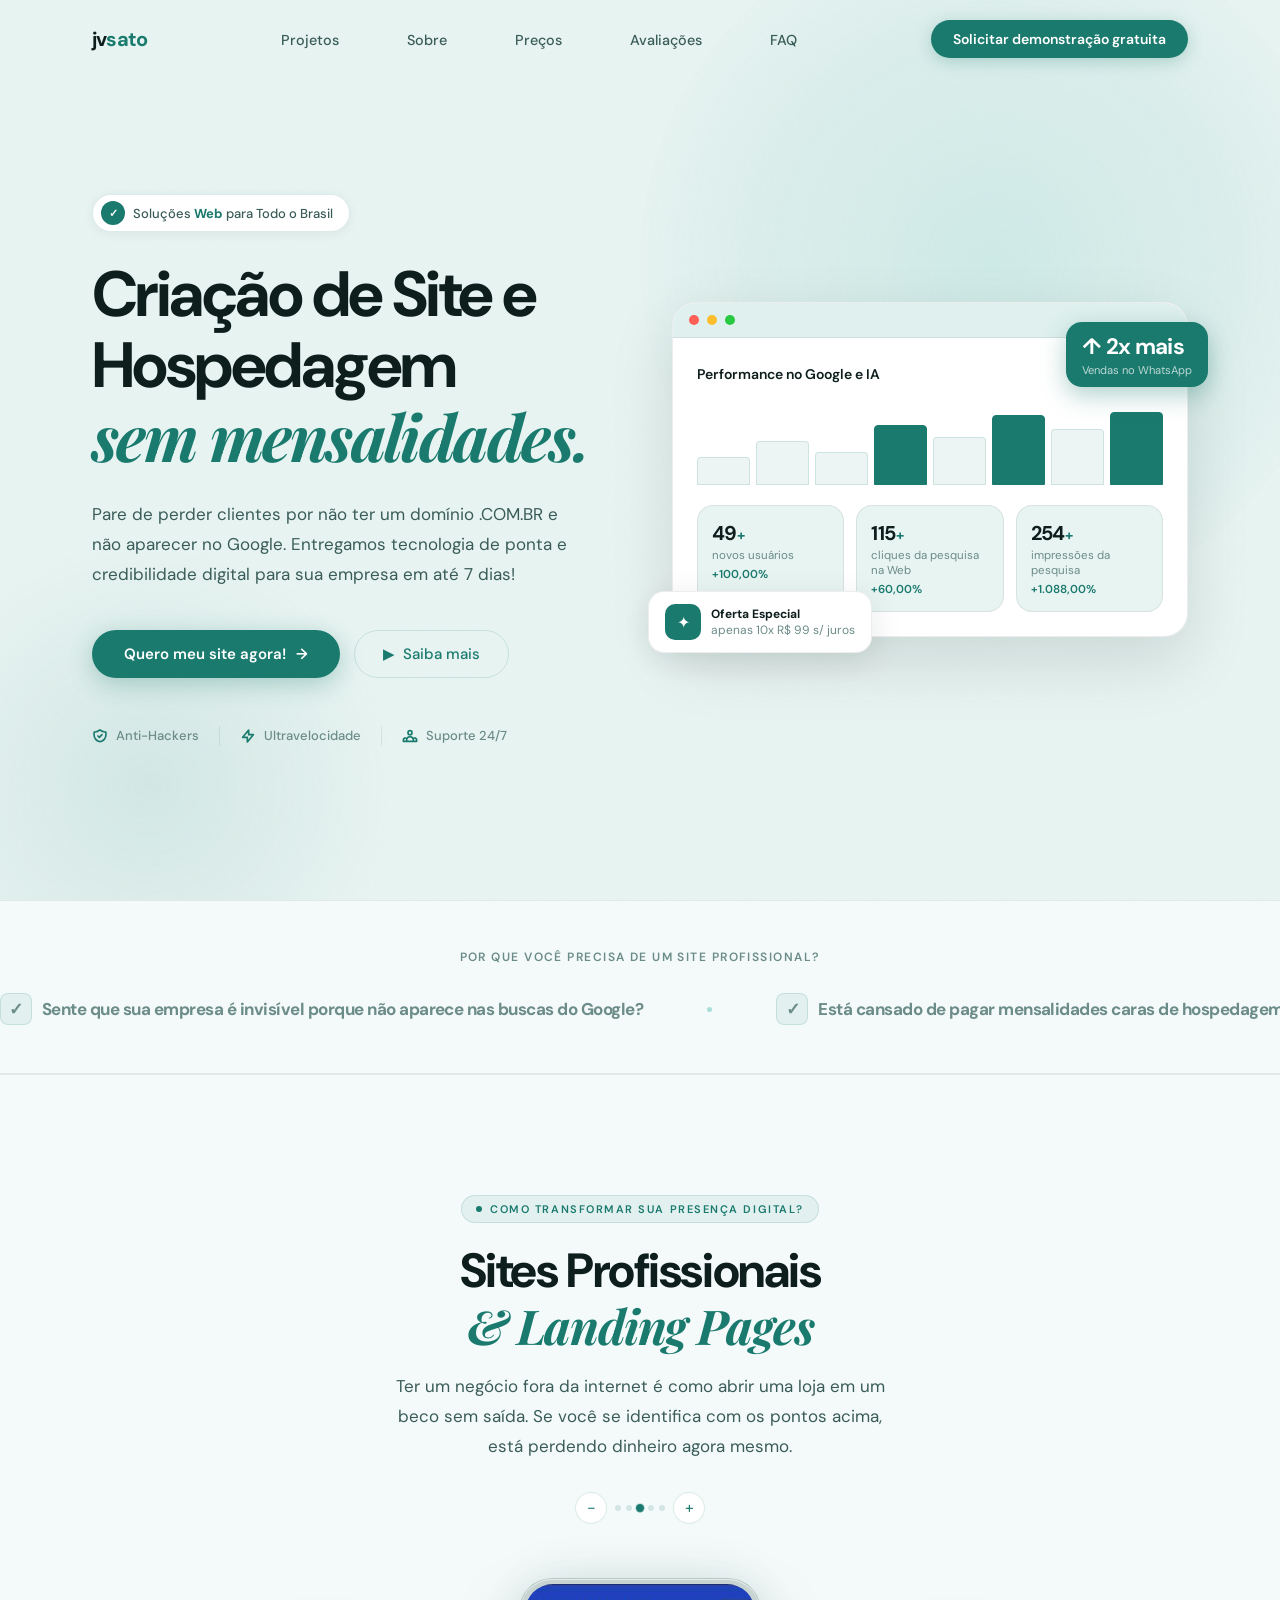
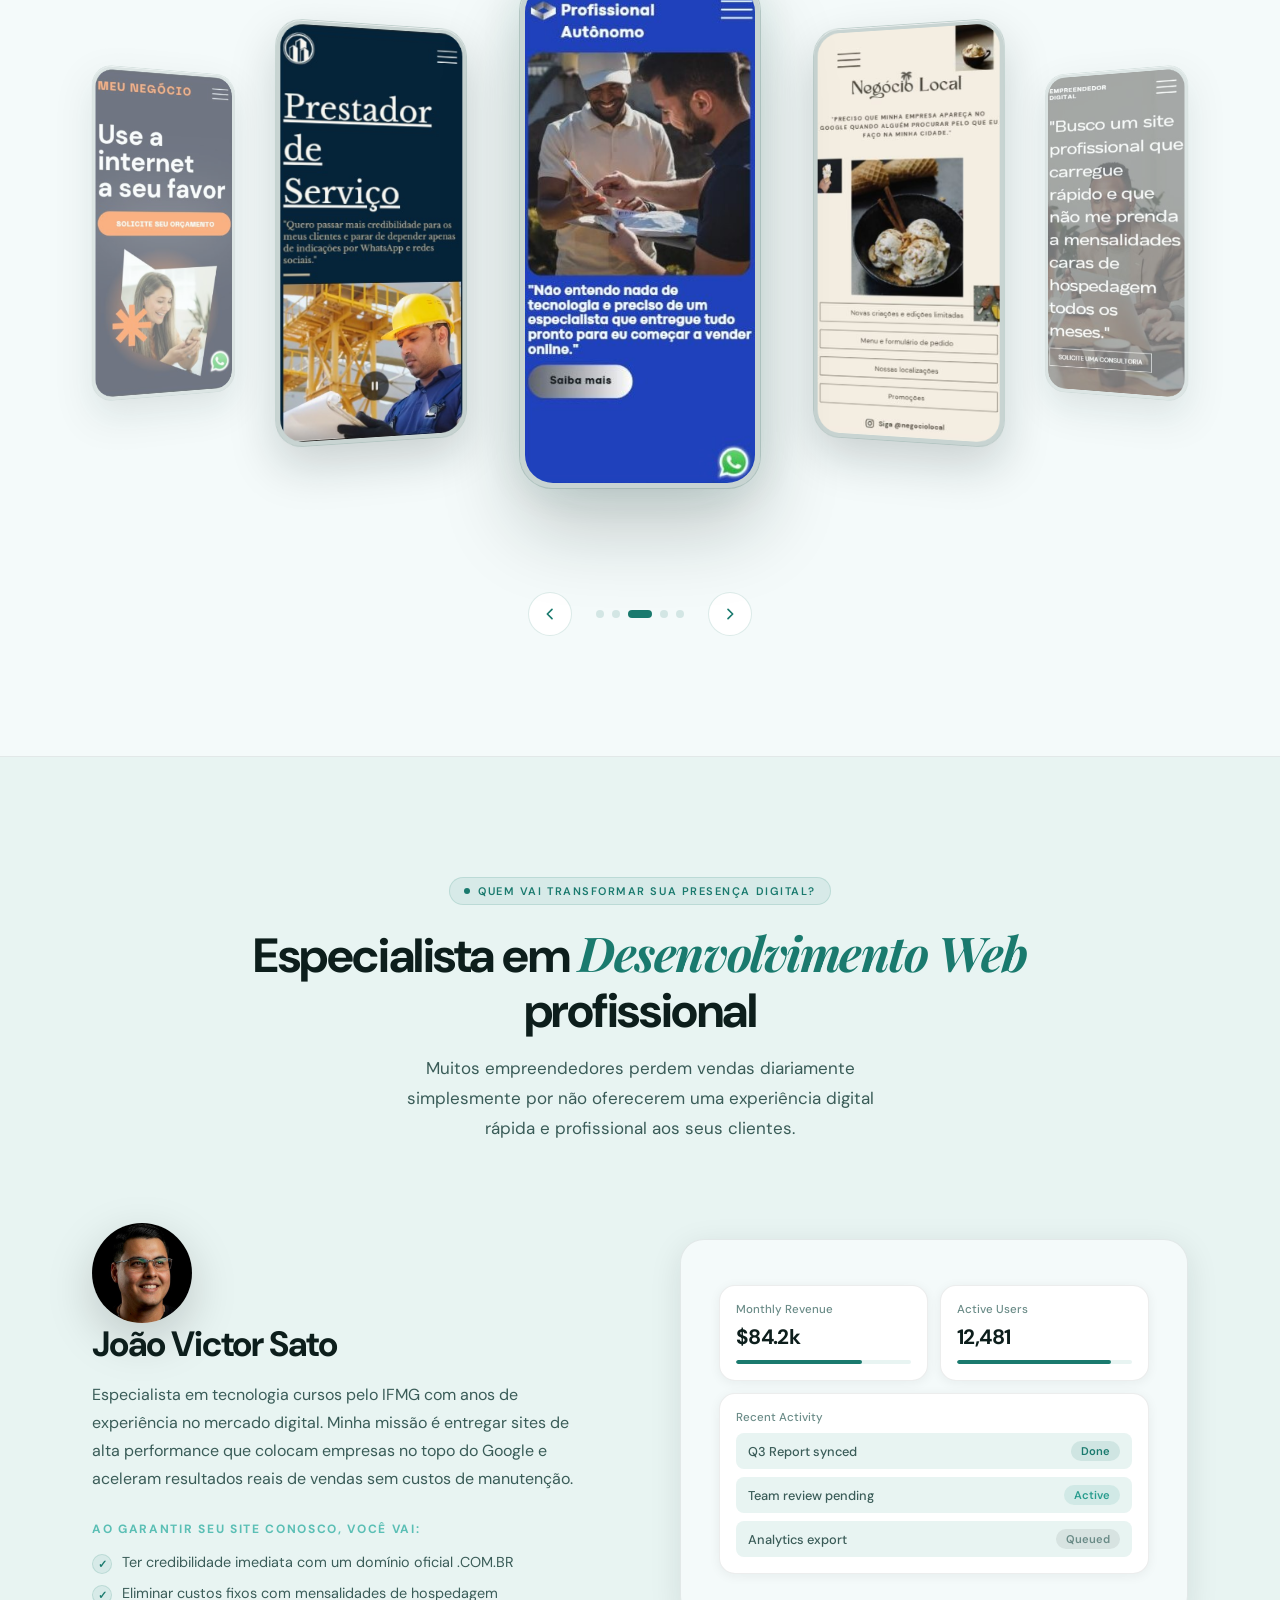
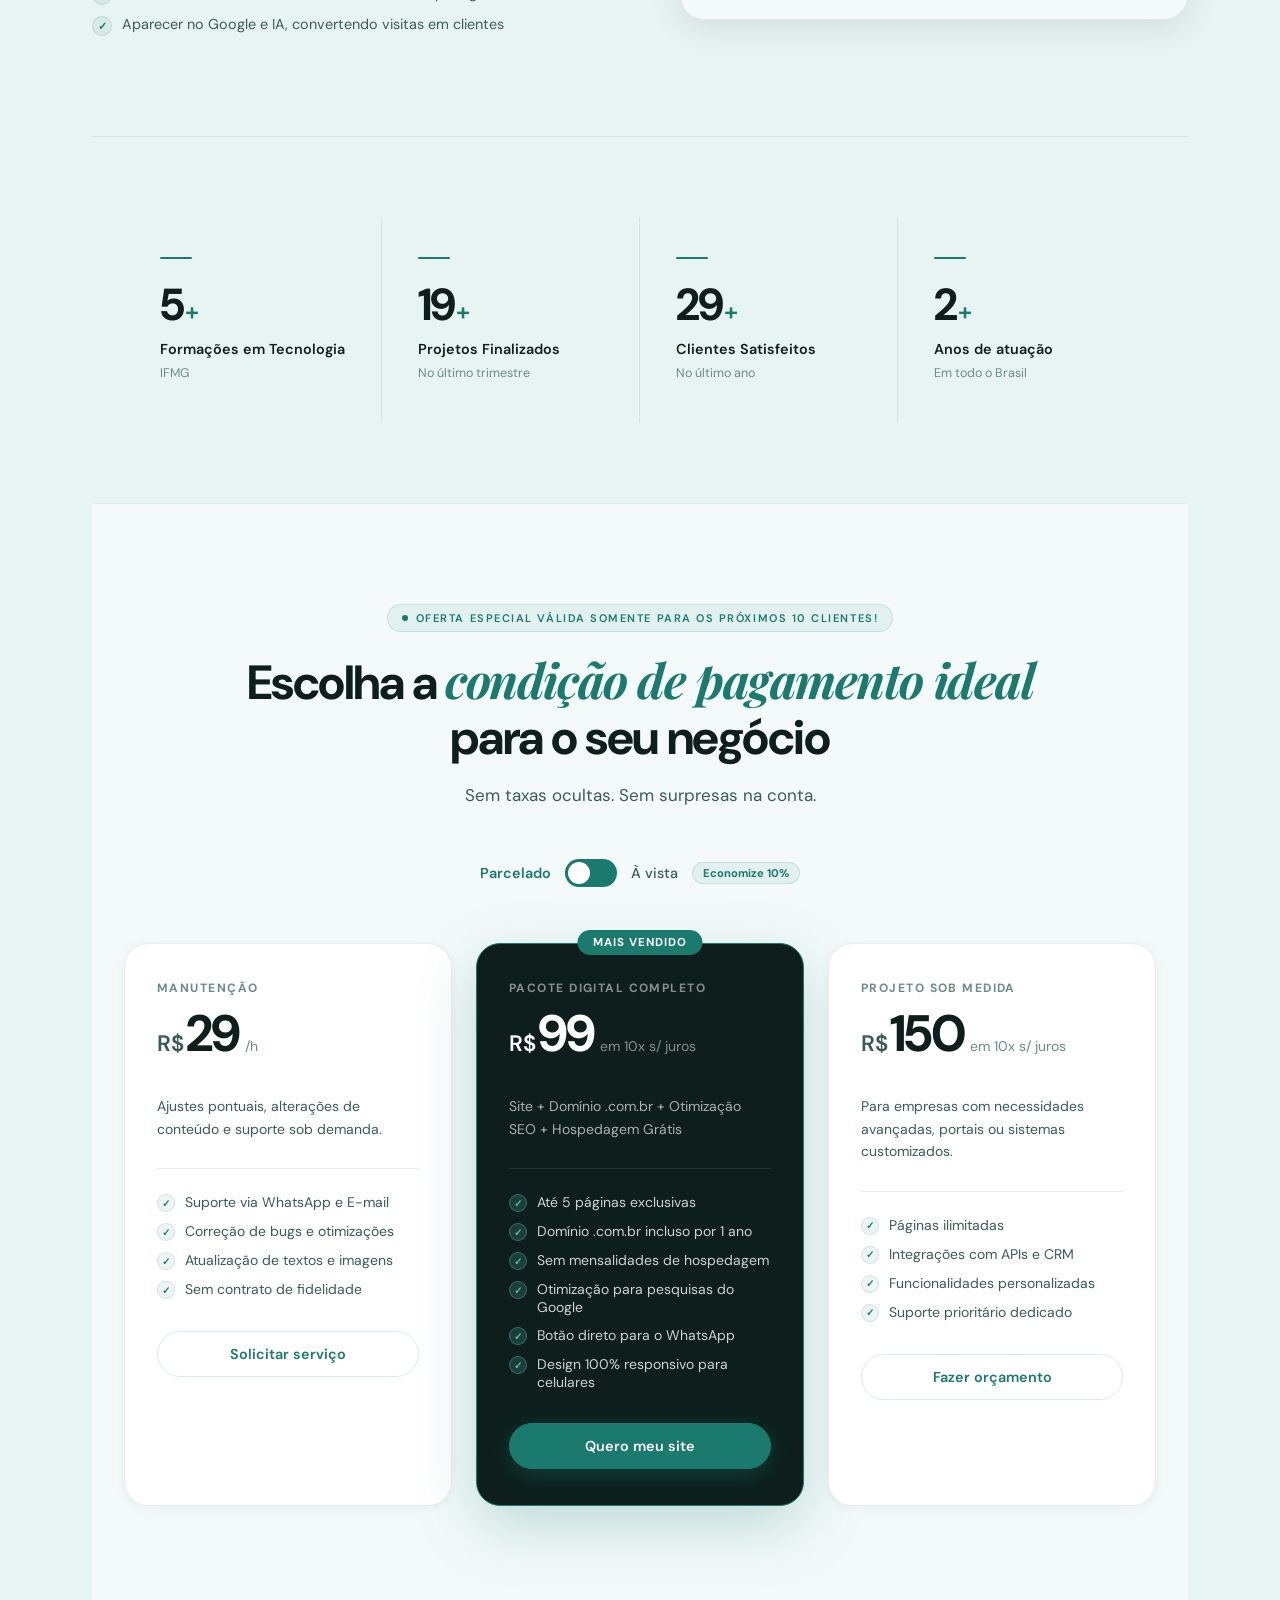
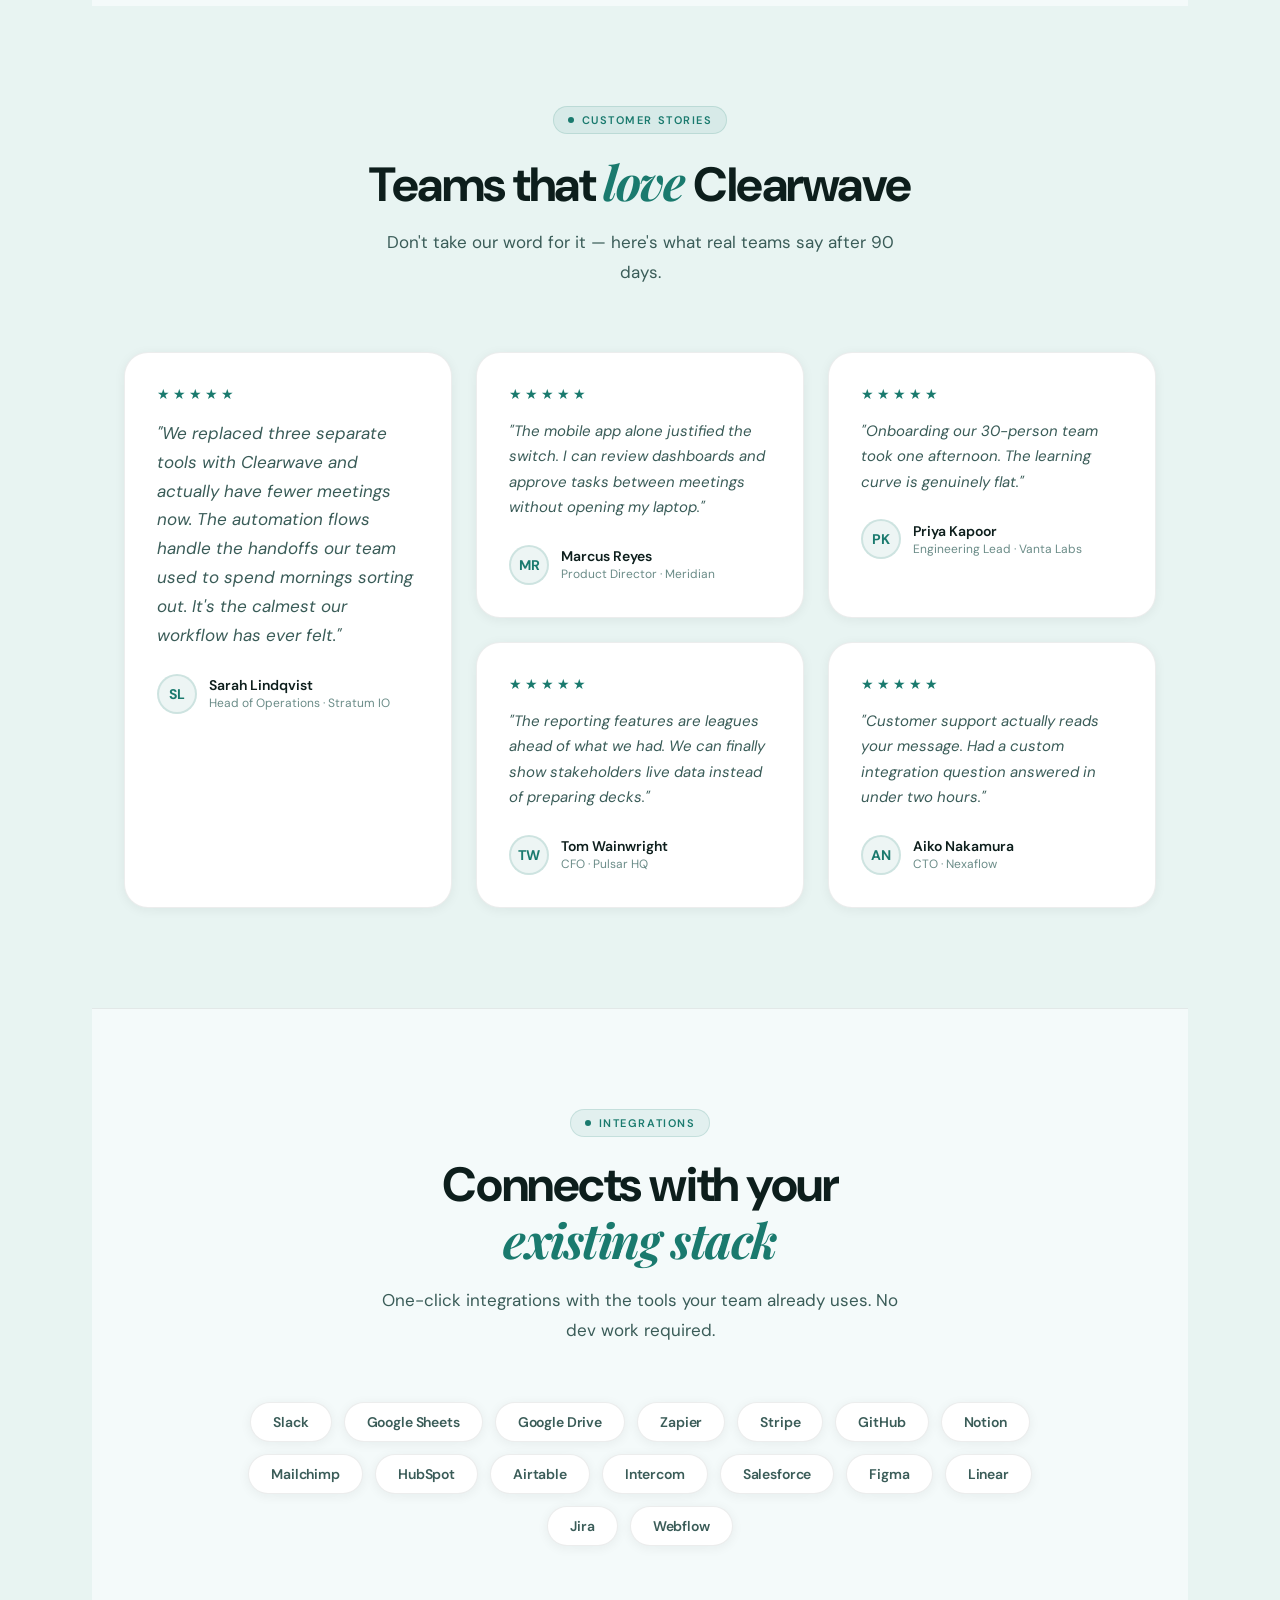
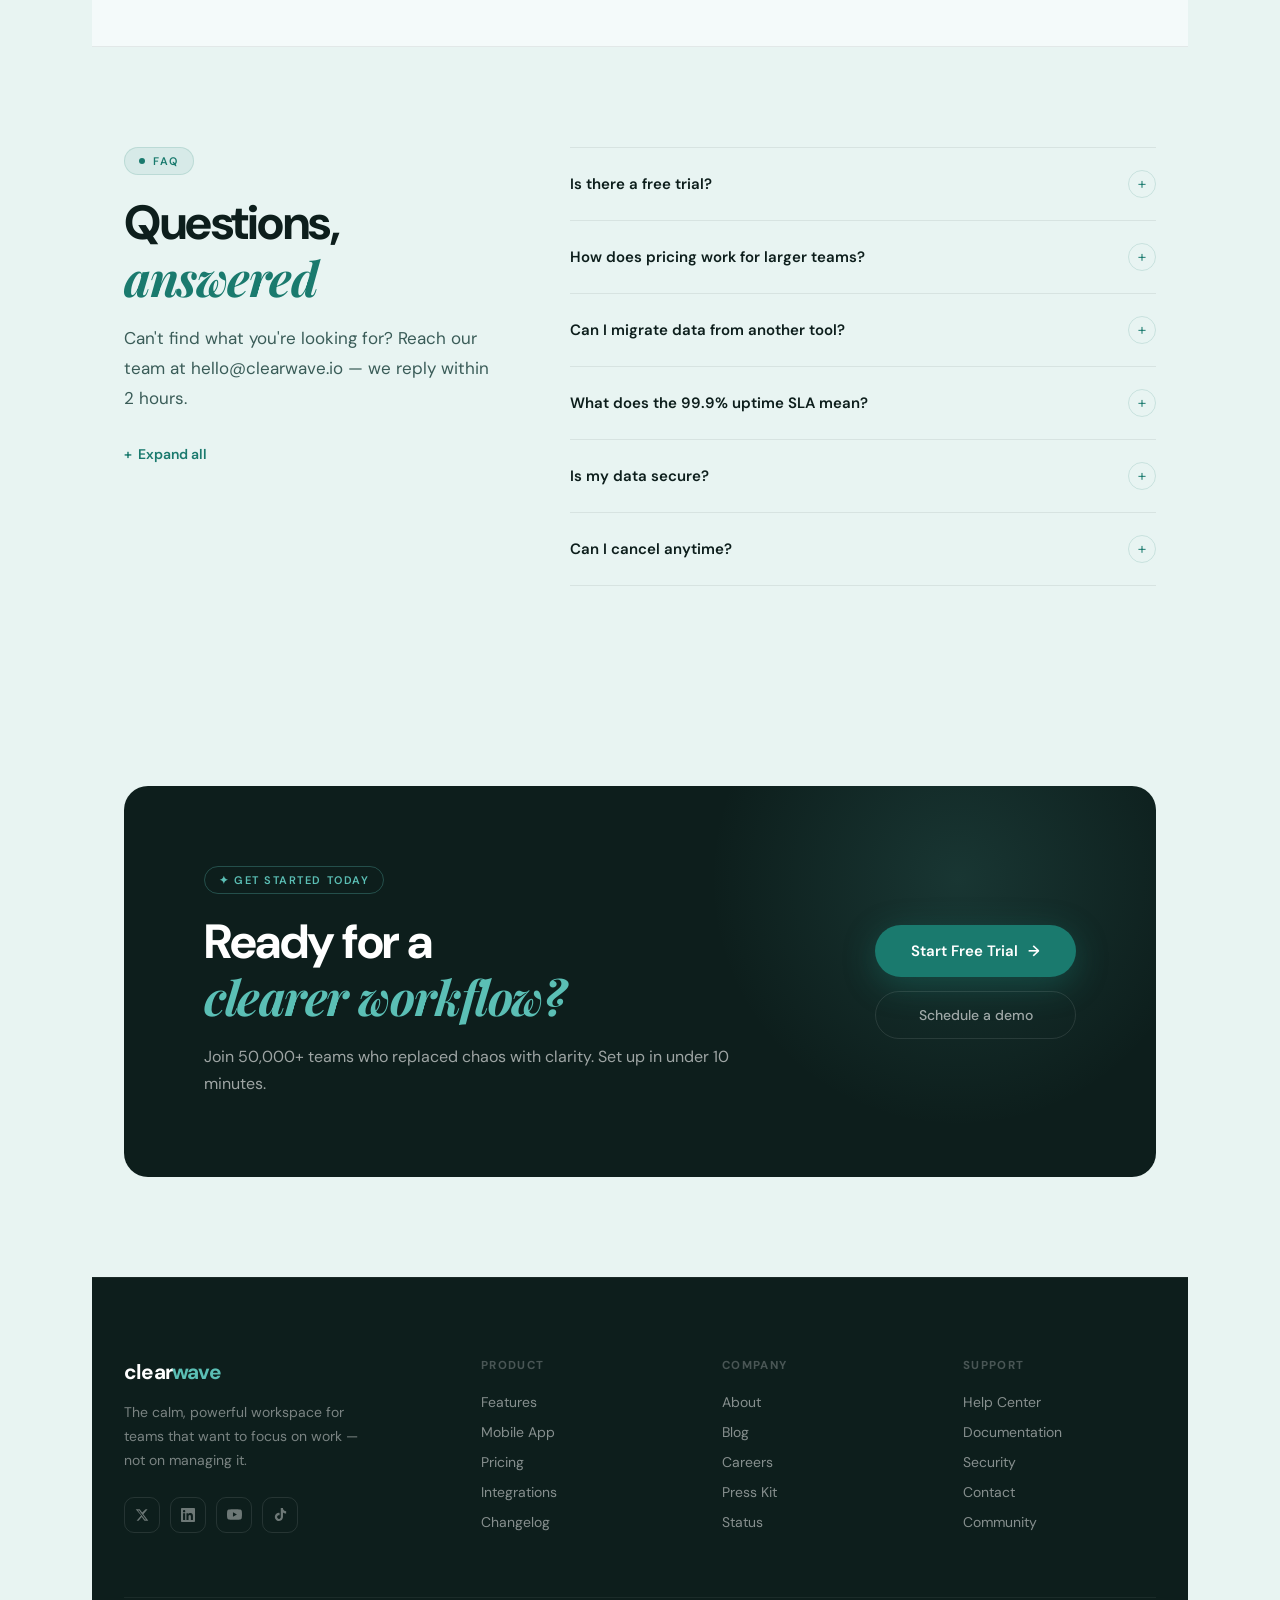
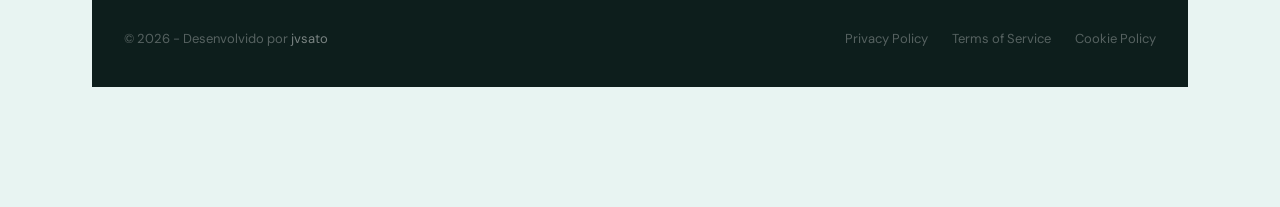
==== commit 27a22a69: "Add files via upload" ====
--- a/index.html
+++ b/index.html
@@ -1,47 +1,50 @@
 <!DOCTYPE html>
-<html lang="en">
+<html lang="pt-BR">
+
 <head>
   <meta charset="UTF-8" />
   <meta name="viewport" content="width=device-width, initial-scale=1.0" />
-  <title>TemplateMo 622 Clearwave</title>
-  <!--
-  TemplateMo 622 Clearwave
-  https://templatemo.com/tm-622-clearwave
-  Free for personal and commercial use
-  -->
+  <title>jvsato | Soluções WEB para todo o Brasil</title>
   <link rel="preconnect" href="https://fonts.googleapis.com" />
   <link rel="preconnect" href="https://fonts.gstatic.com" crossorigin />
-  <link href="https://fonts.googleapis.com/css2?family=DM+Sans:ital,opsz,wght@0,9..40,300;0,9..40,400;0,9..40,500;0,9..40,600;0,9..40,700;1,9..40,300&family=Playfair+Display:ital,wght@0,700;1,600&display=swap" rel="stylesheet" />
-
-  <link rel="stylesheet" href="templatemo-622-clearwave.css" />
+  <link
+    href="https://fonts.googleapis.com/css2?family=DM+Sans:ital,opsz,wght@0,9..40,300;0,9..40,400;0,9..40,500;0,9..40,600;0,9..40,700;1,9..40,300&family=Playfair+Display:ital,wght@0,700;1,600&display=swap"
+    rel="stylesheet" />
+
+  <link rel="stylesheet" href="styles.css" />
+
+  <meta name="description"
+    content="Criação de sites profissionais de alta velocidade, SEO otimizado, configuração de domínio .com.br e sem mensalidade de hospedagem. Atendimento online para todo o Brasil. Peça seu orçamento!" />
+  <meta name="keywords"
+    content="criação de sites, site profissional, desenvolvimento web, landing page, site sem mensalidade, desenvolvedor de sites, criar site online, domínio .com.br, jvsato" />
+
 </head>
+
 <body>
 
   <!-- ── MOBILE MENU ── -->
   <div class="mobile-menu" id="mobileMenu" role="dialog" aria-modal="true" aria-label="Navigation">
-    <a href="#screens">App</a>
-    <a href="#features">Features</a>
-    <a href="#pricing">Pricing</a>
-    <a href="#testimonials">Reviews</a>
-    <a href="#integrations">Integrations</a>
+    <a href="#screens">Projetos</a>
+    <a href="#features">Sobre</a>
+    <a href="#pricing">Preços</a>
+    <a href="#testimonials">Avaliações</a>
     <a href="#faq">FAQ</a>
-    <a href="#" class="mobile-cta btn-primary">Start Free Trial</a>
+    <a href="#integrations" class="mobile-cta btn-primary">Solicitar demonstração gratuita</a>
   </div>
 
   <!-- ── 1. NAV ── -->
   <nav class="nav" id="mainNav" role="navigation" aria-label="Main navigation">
     <div class="nav-inner">
-      <a href="#" class="nav-logo">clear<span>wave</span></a>
+      <a href="#" class="nav-logo">jv<span>sato</span></a>
       <ul class="nav-links" role="list">
-        <li><a href="#screens">App</a></li>
-        <li><a href="#features">Features</a></li>
-        <li><a href="#pricing">Pricing</a></li>
-        <li><a href="#testimonials">Reviews</a></li>
+        <li><a href="#screens">Projetos</a></li>
+        <li><a href="#features">Sobre</a></li>
+        <li><a href="#pricing">Preços</a></li>
+        <li><a href="#testimonials">Avaliações</a></li>
         <li><a href="#faq">FAQ</a></li>
       </ul>
       <div class="nav-cta">
-        <a href="#" class="btn-ghost">Sign in</a>
-        <a href="#" class="btn-primary">Start Free Trial</a>
+        <a href="#integrations" class="btn-primary">Solicitar demonstração gratuita</a>
       </div>
       <button class="nav-hamburger" id="hamburger" aria-label="Toggle menu" aria-expanded="false">
         <span></span><span></span><span></span>
@@ -55,49 +58,60 @@
       <div class="hero-inner">
         <div class="hero-content">
           <div class="hero-badge reveal">
-            <div class="hero-badge-dot">✦</div>
-            <span>Rated <strong>#1 Productivity SaaS</strong> of 2024</span>
+            <div class="hero-badge-dot">✓</div>
+            <span>Soluções <strong>Web</strong> para Todo o Brasil</span>
           </div>
           <h1 class="hero-title reveal reveal-delay-1">
-            Your workflow,<br><em>finally clear.</em>
+            Criação de Site e Hospedagem<br><em>sem mensalidades.</em>
           </h1>
           <p class="hero-sub reveal reveal-delay-2">
-            Clearwave unifies your team's projects, data, and communication into one calm, focused surface. Less noise, more done.
+            Pare de perder clientes por não ter um domínio .COM.BR e não aparecer no Google. Entregamos tecnologia de
+            ponta e credibilidade digital para sua empresa em até 7 dias!
           </p>
           <div class="hero-actions reveal reveal-delay-3">
-            <a href="#" class="btn-primary-lg">
-              Start Free — No Card
+            <a href="#integrations" class="btn-primary-lg">
+              Quero meu site agora!
               <span class="btn-arrow">→</span>
             </a>
             <a href="#screens" class="btn-outline-lg">
-              <span>▶</span> See it in action
+              <span>▶</span> Saiba mais
             </a>
           </div>
           <div class="hero-trust reveal reveal-delay-4">
             <div class="trust-item">
-              <svg width="16" height="16" fill="none" viewBox="0 0 24 24" stroke="currentColor" stroke-width="2.5"><path stroke-linecap="round" stroke-linejoin="round" d="M9 12l2 2 4-4m5.618-4.016A11.955 11.955 0 0112 2.944a11.955 11.955 0 01-8.618 3.04A12.02 12.02 0 003 9c0 5.591 3.824 10.29 9 11.622 5.176-1.332 9-6.03 9-11.622 0-1.042-.133-2.052-.382-3.016z"/></svg>
-              SOC 2 Certified
+              <svg width="16" height="16" fill="none" viewBox="0 0 24 24" stroke="currentColor" stroke-width="2.5">
+                <path stroke-linecap="round" stroke-linejoin="round"
+                  d="M9 12l2 2 4-4m5.618-4.016A11.955 11.955 0 0112 2.944a11.955 11.955 0 01-8.618 3.04A12.02 12.02 0 003 9c0 5.591 3.824 10.29 9 11.622 5.176-1.332 9-6.03 9-11.622 0-1.042-.133-2.052-.382-3.016z" />
+              </svg>
+              Anti-Hackers
             </div>
             <div class="trust-divider"></div>
             <div class="trust-item">
-              <svg width="16" height="16" fill="none" viewBox="0 0 24 24" stroke="currentColor" stroke-width="2.5"><path stroke-linecap="round" stroke-linejoin="round" d="M13 10V3L4 14h7v7l9-11h-7z"/></svg>
-              99.9% Uptime SLA
+              <svg width="16" height="16" fill="none" viewBox="0 0 24 24" stroke="currentColor" stroke-width="2.5">
+                <path stroke-linecap="round" stroke-linejoin="round" d="M13 10V3L4 14h7v7l9-11h-7z" />
+              </svg>
+              Ultravelocidade
             </div>
             <div class="trust-divider"></div>
             <div class="trust-item">
-              <svg width="16" height="16" fill="none" viewBox="0 0 24 24" stroke="currentColor" stroke-width="2.5"><path stroke-linecap="round" stroke-linejoin="round" d="M17 20h5v-2a3 3 0 00-5.356-1.857M17 20H7m10 0v-2c0-.656-.126-1.283-.356-1.857M7 20H2v-2a3 3 0 015.356-1.857M7 20v-2c0-.656.126-1.283.356-1.857m0 0a5.002 5.002 0 019.288 0M15 7a3 3 0 11-6 0 3 3 0 016 0z"/></svg>
-              50k+ Teams
+              <svg width="16" height="16" fill="none" viewBox="0 0 24 24" stroke="currentColor" stroke-width="2.5">
+                <path stroke-linecap="round" stroke-linejoin="round"
+                  d="M17 20h5v-2a3 3 0 00-5.356-1.857M17 20H7m10 0v-2c0-.656-.126-1.283-.356-1.857M7 20H2v-2a3 3 0 015.356-1.857M7 20v-2c0-.656.126-1.283.356-1.857m0 0a5.002 5.002 0 019.288 0M15 7a3 3 0 11-6 0 3 3 0 016 0z" />
+              </svg>
+              Suporte 24/7
             </div>
           </div>
         </div>
         <div class="hero-visual reveal reveal-delay-2">
           <div class="hero-dashboard">
             <div class="dashboard-bar">
-              <div class="db-dot"></div><div class="db-dot"></div><div class="db-dot"></div>
+              <div class="db-dot"></div>
+              <div class="db-dot"></div>
+              <div class="db-dot"></div>
             </div>
             <div class="dashboard-body">
               <div class="db-header">
-                <div class="db-title">Team Performance</div>
+                <div class="db-title">Performance no Google e IA</div>
                 <div class="db-tag">Live</div>
               </div>
               <div class="db-chart">
@@ -112,19 +126,19 @@
               </div>
               <div class="db-stats">
                 <div class="db-stat">
-                  <div class="db-stat-val">94<span style="font-size:.9rem;color:var(--accent)">%</span></div>
-                  <div class="db-stat-label">Task Rate</div>
-                  <div class="db-stat-change">+12%</div>
+                  <div class="db-stat-val">49<span style="font-size:.9rem;color:var(--accent)">+</span></div>
+                  <div class="db-stat-label">novos usuários</div>
+                  <div class="db-stat-change">+100,00%</div>
                 </div>
                 <div class="db-stat">
-                  <div class="db-stat-val">2.4<span style="font-size:.9rem;color:var(--accent)">k</span></div>
-                  <div class="db-stat-label">Active Users</div>
-                  <div class="db-stat-change">+8%</div>
+                  <div class="db-stat-val">115<span style="font-size:.9rem;color:var(--accent)">+</span></div>
+                  <div class="db-stat-label">cliques da pesquisa na Web</div>
+                  <div class="db-stat-change">+60,00%</div>
                 </div>
                 <div class="db-stat">
-                  <div class="db-stat-val">18<span style="font-size:.9rem;color:var(--accent)">h</span></div>
-                  <div class="db-stat-label">Saved / week</div>
-                  <div class="db-stat-change">+24%</div>
+                  <div class="db-stat-val">254<span style="font-size:.9rem;color:var(--accent)">+</span></div>
+                  <div class="db-stat-label">impressões da pesquisa</div>
+                  <div class="db-stat-change">+1.088,00%</div>
                 </div>
               </div>
             </div>
@@ -132,13 +146,13 @@
           <div class="hero-float-badge">
             <div class="float-badge-icon">✦</div>
             <div class="float-badge-text">
-              <strong>New integration</strong>
-              <span>Slack connected · just now</span>
+              <strong>Oferta Especial</strong>
+              <span>apenas 10x R$ 99 s/ juros</span>
             </div>
           </div>
           <div class="hero-float-badge-2">
-            <div class="float-badge-2-val">↑ 34%</div>
-            <div class="float-badge-2-label">Output this week</div>
+            <div class="float-badge-2-val">↑ 2x mais</div>
+            <div class="float-badge-2-label">Vendas no WhatsApp</div>
           </div>
         </div>
       </div>
@@ -147,54 +161,74 @@
 
   <!-- ── 3. LOGO TICKER ── -->
   <div class="ticker-section">
-    <div class="ticker-label">Trusted by forward-thinking teams at</div>
+    <div class="ticker-label">Por que você precisa de um Site Profissional?</div>
     <div class="ticker-track-wrap">
       <div class="ticker-track">
         <!-- Set 1 -->
-        <div class="ticker-item"><div class="ticker-item-icon"><svg width="16" height="16" viewBox="0 0 24 24" fill="var(--accent)"><rect x="3" y="3" width="7" height="7" rx="1"/><rect x="14" y="3" width="7" height="7" rx="1"/><rect x="3" y="14" width="7" height="7" rx="1"/><rect x="14" y="14" width="7" height="7" rx="1"/></svg></div>Nexaflow</div>
-        <div class="ticker-dot"></div>
-        <div class="ticker-item"><div class="ticker-item-icon"><svg width="16" height="16" viewBox="0 0 24 24" fill="var(--accent)"><circle cx="12" cy="12" r="9"/><path d="M12 7v5l3 3" stroke="#fff" stroke-width="2" stroke-linecap="round"/></svg></div>Meridian</div>
-        <div class="ticker-dot"></div>
-        <div class="ticker-item"><div class="ticker-item-icon"><svg width="16" height="16" viewBox="0 0 24 24" fill="var(--accent)"><polygon points="12,2 22,20 2,20"/></svg></div>Vanta Labs</div>
-        <div class="ticker-dot"></div>
-        <div class="ticker-item"><div class="ticker-item-icon"><svg width="16" height="16" viewBox="0 0 24 24" fill="var(--accent)"><path d="M4 4h16v12H4z M8 20h8"/></svg></div>Pulsar HQ</div>
-        <div class="ticker-dot"></div>
-        <div class="ticker-item"><div class="ticker-item-icon"><svg width="16" height="16" viewBox="0 0 24 24" fill="var(--accent)"><circle cx="12" cy="7" r="4"/><path d="M4 21c0-4 3.6-7 8-7s8 3 8 7"/></svg></div>Arclight</div>
-        <div class="ticker-dot"></div>
-        <div class="ticker-item"><div class="ticker-item-icon"><svg width="16" height="16" viewBox="0 0 24 24" fill="var(--accent)"><rect x="2" y="7" width="20" height="14" rx="2"/><path d="M16 7V5a2 2 0 00-2-2h-4a2 2 0 00-2 2v2"/></svg></div>Korova Co.</div>
-        <div class="ticker-dot"></div>
-        <div class="ticker-item"><div class="ticker-item-icon"><svg width="16" height="16" viewBox="0 0 24 24" fill="var(--accent)"><path d="M12 2L2 7l10 5 10-5-10-5zM2 17l10 5 10-5M2 12l10 5 10-5"/></svg></div>Stratum IO</div>
-        <div class="ticker-dot"></div>
-        <div class="ticker-item"><div class="ticker-item-icon"><svg width="16" height="16" viewBox="0 0 24 24" fill="var(--accent)"><path d="M22 12h-4l-3 9L9 3l-3 9H2"/></svg></div>Lumiq</div>
-        <div class="ticker-dot"></div>
-        <!-- Set 2 (duplicate for seamless loop) -->
-        <div class="ticker-item"><div class="ticker-item-icon"><svg width="16" height="16" viewBox="0 0 24 24" fill="var(--accent)"><rect x="3" y="3" width="7" height="7" rx="1"/><rect x="14" y="3" width="7" height="7" rx="1"/><rect x="3" y="14" width="7" height="7" rx="1"/><rect x="14" y="14" width="7" height="7" rx="1"/></svg></div>Nexaflow</div>
-        <div class="ticker-dot"></div>
-        <div class="ticker-item"><div class="ticker-item-icon"><svg width="16" height="16" viewBox="0 0 24 24" fill="var(--accent)"><circle cx="12" cy="12" r="9"/><path d="M12 7v5l3 3" stroke="#fff" stroke-width="2" stroke-linecap="round"/></svg></div>Meridian</div>
-        <div class="ticker-dot"></div>
-        <div class="ticker-item"><div class="ticker-item-icon"><svg width="16" height="16" viewBox="0 0 24 24" fill="var(--accent)"><polygon points="12,2 22,20 2,20"/></svg></div>Vanta Labs</div>
-        <div class="ticker-dot"></div>
-        <div class="ticker-item"><div class="ticker-item-icon"><svg width="16" height="16" viewBox="0 0 24 24" fill="var(--accent)"><path d="M4 4h16v12H4z M8 20h8"/></svg></div>Pulsar HQ</div>
-        <div class="ticker-dot"></div>
-        <div class="ticker-item"><div class="ticker-item-icon"><svg width="16" height="16" viewBox="0 0 24 24" fill="var(--accent)"><circle cx="12" cy="7" r="4"/><path d="M4 21c0-4 3.6-7 8-7s8 3 8 7"/></svg></div>Arclight</div>
-        <div class="ticker-dot"></div>
-        <div class="ticker-item"><div class="ticker-item-icon"><svg width="16" height="16" viewBox="0 0 24 24" fill="var(--accent)"><rect x="2" y="7" width="20" height="14" rx="2"/><path d="M16 7V5a2 2 0 00-2-2h-4a2 2 0 00-2 2v2"/></svg></div>Korova Co.</div>
-        <div class="ticker-dot"></div>
-        <div class="ticker-item"><div class="ticker-item-icon"><svg width="16" height="16" viewBox="0 0 24 24" fill="var(--accent)"><path d="M12 2L2 7l10 5 10-5-10-5zM2 17l10 5 10-5M2 12l10 5 10-5"/></svg></div>Stratum IO</div>
-        <div class="ticker-dot"></div>
-        <div class="ticker-item"><div class="ticker-item-icon"><svg width="16" height="16" viewBox="0 0 24 24" fill="var(--accent)"><path d="M22 12h-4l-3 9L9 3l-3 9H2"/></svg></div>Lumiq</div>
+        <div class="ticker-item">
+          <div class="ticker-item-icon">✓</div>Sente que sua empresa é invisível porque não aparece nas buscas do
+          Google?
+        </div>
+        <div class="ticker-dot"></div>
+        <div class="ticker-item">
+          <div class="ticker-item-icon">✓</div>Está cansado de pagar mensalidades caras de hospedagem que nunca
+          terminam?
+        </div>
+        <div class="ticker-dot"></div>
+        <div class="ticker-item">
+          <div class="ticker-item-icon">✓</div>Perde vendas porque seu site atual é lento e demora séculos para carregar
+          no celular?
+        </div>
+        <div class="ticker-dot"></div>
+        <div class="ticker-item">
+          <div class="ticker-item-icon">✓</div>Sente que seu negócio não passa credibilidade por não ter um domínio
+          oficial .com.br?
+        </div>
+        <div class="ticker-dot"></div>
+        <div class="ticker-item">
+          <div class="ticker-item-icon">✓</div>Já tentou criar um site sozinho e desistiu por causa da complexidade
+          técnica?
+        </div>
+        <div class="ticker-dot"></div>
+        <!-- Set 2 for looping -->
+        <div class="ticker-item">
+          <div class="ticker-item-icon">✓</div>Sente que sua empresa é invisível porque não aparece nas buscas do
+          Google?
+        </div>
+        <div class="ticker-dot"></div>
+        <div class="ticker-item">
+          <div class="ticker-item-icon">✓</div>Está cansado de pagar mensalidades caras de hospedagem que nunca
+          terminam?
+        </div>
+        <div class="ticker-dot"></div>
+        <div class="ticker-item">
+          <div class="ticker-item-icon">✓</div>Perde vendas porque seu site atual é lento e demora séculos para carregar
+          no celular?
+        </div>
+        <div class="ticker-dot"></div>
+        <div class="ticker-item">
+          <div class="ticker-item-icon">✓</div>Sente que seu negócio não passa credibilidade por não ter um domínio
+          oficial .com.br?
+        </div>
+        <div class="ticker-dot"></div>
+        <div class="ticker-item">
+          <div class="ticker-item-icon">✓</div>Já tentou criar um site sozinho e desistiu por causa da complexidade
+          técnica?
+        </div>
         <div class="ticker-dot"></div>
       </div>
     </div>
   </div>
+
 
   <!-- ── 5. 3D PHONE CAROUSEL ── -->
   <section class="carousel-section" id="screens">
     <div class="container">
       <div class="carousel-header">
-        <div class="section-label reveal">Mobile App</div>
-        <h2 class="section-title reveal reveal-delay-1">Your workspace,<br><em>in your pocket</em></h2>
-        <p class="section-sub reveal reveal-delay-2">The Clearwave mobile app brings every dashboard, task, and notification to you — beautifully adapted for any screen.</p>
+        <div class="section-label reveal">Como transformar sua presença digital?</div>
+        <h2 class="section-title reveal reveal-delay-1">Sites Profissionais<br><em>& Landing Pages</em></h2>
+        <p class="section-sub reveal reveal-delay-2">Ter um negócio fora da internet é como abrir uma loja em um beco
+          sem saída. Se você se identifica com os pontos acima, está perdendo dinheiro agora mesmo.</p>
       </div>
     </div>
     <div class="carousel-zoom">
@@ -212,7 +246,8 @@
         <div class="phone-card" data-pos="left2" data-index="0">
           <div class="phone-shell">
             <div class="phone-screen">
-              <img src="images/tm-622-screen-01.jpg" alt="App screen 1" style="width:100%;height:100%;object-fit:cover;display:block;" loading="lazy" />
+              <img src="images/tm-622-screen-01.jpg" alt="App screen 1"
+                style="width:100%;height:100%;object-fit:cover;display:block;" loading="lazy" />
             </div>
           </div>
 
@@ -221,7 +256,8 @@
         <div class="phone-card" data-pos="left1" data-index="1">
           <div class="phone-shell">
             <div class="phone-screen">
-              <img src="images/tm-622-screen-02.jpg" alt="App screen 2" style="width:100%;height:100%;object-fit:cover;display:block;" loading="lazy" />
+              <img src="images/tm-622-screen-02.png" alt="App screen 2"
+                style="width:100%;height:100%;object-fit:cover;display:block;" loading="lazy" />
             </div>
           </div>
 
@@ -230,7 +266,8 @@
         <div class="phone-card" data-pos="center" data-index="2">
           <div class="phone-shell">
             <div class="phone-screen">
-              <img src="images/tm-622-screen-03.jpg" alt="App screen 3" style="width:100%;height:100%;object-fit:cover;display:block;" loading="lazy" />
+              <img src="images/tm-622-screen-03.jpg" alt="App screen 3"
+                style="width:100%;height:100%;object-fit:cover;display:block;" loading="lazy" />
             </div>
           </div>
 
@@ -239,7 +276,8 @@
         <div class="phone-card" data-pos="right1" data-index="3">
           <div class="phone-shell">
             <div class="phone-screen">
-              <img src="images/tm-622-screen-04.jpg" alt="App screen 4" style="width:100%;height:100%;object-fit:cover;display:block;" loading="lazy" />
+              <img src="images/tm-622-screen-04.jpg" alt="App screen 4"
+                style="width:100%;height:100%;object-fit:cover;display:block;" loading="lazy" />
             </div>
           </div>
 
@@ -248,7 +286,8 @@
         <div class="phone-card" data-pos="right2" data-index="4">
           <div class="phone-shell">
             <div class="phone-screen">
-              <img src="images/tm-622-screen-05.jpg" alt="App screen 5" style="width:100%;height:100%;object-fit:cover;display:block;" loading="lazy" />
+              <img src="images/tm-622-screen-05.jpg" alt="App screen 5"
+                style="width:100%;height:100%;object-fit:cover;display:block;" loading="lazy" />
             </div>
           </div>
 
@@ -259,11 +298,15 @@
 
     <div style="display:flex;align-items:center;justify-content:center;gap:24px;width:100%;margin-top:48px;">
       <button class="carousel-btn" id="carouselPrev" aria-label="Previous screen">
-        <svg width="16" height="16" fill="none" viewBox="0 0 24 24" stroke="currentColor" stroke-width="2.5"><path stroke-linecap="round" stroke-linejoin="round" d="M15 19l-7-7 7-7"/></svg>
+        <svg width="16" height="16" fill="none" viewBox="0 0 24 24" stroke="currentColor" stroke-width="2.5">
+          <path stroke-linecap="round" stroke-linejoin="round" d="M15 19l-7-7 7-7" />
+        </svg>
       </button>
       <div class="carousel-dots" id="carouselDots"></div>
       <button class="carousel-btn" id="carouselNext" aria-label="Next screen">
-        <svg width="16" height="16" fill="none" viewBox="0 0 24 24" stroke="currentColor" stroke-width="2.5"><path stroke-linecap="round" stroke-linejoin="round" d="M9 5l7 7-7 7"/></svg>
+        <svg width="16" height="16" fill="none" viewBox="0 0 24 24" stroke="currentColor" stroke-width="2.5">
+          <path stroke-linecap="round" stroke-linejoin="round" d="M9 5l7 7-7 7" />
+        </svg>
       </button>
     </div>
   </section>
@@ -272,21 +315,34 @@
   <section class="features-section" id="features">
     <div class="container">
       <div class="features-header">
-        <div class="section-label reveal">Platform Features</div>
-        <h2 class="section-title reveal reveal-delay-1">Built for <em>clarity</em><br>at every scale</h2>
-        <p class="section-sub reveal reveal-delay-2">Every feature is designed to reduce friction and surface what matters. No bloat, no configuration maze.</p>
+        <div class="section-label reveal">Quem vai transformar sua presença digital?</div>
+        <h2 class="section-title reveal reveal-delay-1">Especialista em <em>Desenvolvimento Web</em><br>profissional
+        </h2>
+        <p class="section-sub reveal reveal-delay-2">Muitos empreendedores perdem vendas diariamente simplesmente por
+          não oferecerem uma experiência digital rápida e profissional aos seus clientes.
+        </p>
       </div>
 
-      <!-- Feature 1 -->
+      <!-- Feature -->
       <div class="feature-row">
         <div class="feature-content reveal">
-          <div class="feature-number">01 — Unified Dashboard</div>
-          <h3 class="feature-title">Every metric, one calm surface</h3>
-          <p class="feature-desc">Pull data from any source into a single, composable view. Share live dashboards with stakeholders — no exports, no screenshots.</p>
+          <img src="images/joao.jpg" width="50" height="50" class="avatar-image avatar-image-large img-fluid"
+            alt="Imagem de João Victor Sato - Desenvolvedor Web especialista em criação de sites">
+          <h3 class="feature-title">João Victor Sato</h3>
+          <p class="feature-desc">Especialista em tecnologia cursos pelo IFMG com anos de experiência no mercado
+            digital. Minha missão é entregar sites de alta performance que colocam empresas no topo do Google e aceleram
+            resultados reais de vendas sem custos de manutenção.</p>
+          <div class="feature-number">Ao garantir seu site conosco, você vai:</div>
           <div class="feature-checklist">
-            <div class="feature-check"><div class="check-icon">✓</div><span>Drag-and-drop widget builder</span></div>
-            <div class="feature-check"><div class="check-icon">✓</div><span>Real-time data sync across all sources</span></div>
-            <div class="feature-check"><div class="check-icon">✓</div><span>Role-based sharing with granular permissions</span></div>
+            <div class="feature-check">
+              <div class="check-icon">✓</div><span>Ter credibilidade imediata com um domínio oficial .COM.BR</span>
+            </div>
+            <div class="feature-check">
+              <div class="check-icon">✓</div><span>Eliminar custos fixos com mensalidades de hospedagem</span>
+            </div>
+            <div class="feature-check">
+              <div class="check-icon">✓</div><span>Aparecer no Google e IA, convertendo visitas em clientes</span>
+            </div>
           </div>
         </div>
         <div class="feature-visual reveal reveal-delay-1">
@@ -295,460 +351,520 @@
               <div class="fv-card">
                 <div class="fv-card-label">Monthly Revenue</div>
                 <div class="fv-card-val">$84.2k</div>
-                <div class="fv-card-bar"><div class="fv-card-bar-fill" style="width:72%"></div></div>
+                <div class="fv-card-bar">
+                  <div class="fv-card-bar-fill" style="width:72%"></div>
+                </div>
               </div>
               <div class="fv-card">
                 <div class="fv-card-label">Active Users</div>
                 <div class="fv-card-val">12,481</div>
-                <div class="fv-card-bar"><div class="fv-card-bar-fill" style="width:88%"></div></div>
+                <div class="fv-card-bar">
+                  <div class="fv-card-bar-fill" style="width:88%"></div>
+                </div>
               </div>
             </div>
             <div class="fv-card">
               <div class="fv-card-label">Recent Activity</div>
               <div class="fv-list" style="margin-top:8px">
-                <div class="fv-list-item"><span class="fv-list-name">Q3 Report synced</span><span class="fv-pill green">Done</span></div>
-                <div class="fv-list-item"><span class="fv-list-name">Team review pending</span><span class="fv-pill blue">Active</span></div>
-                <div class="fv-list-item"><span class="fv-list-name">Analytics export</span><span class="fv-pill dim">Queued</span></div>
+                <div class="fv-list-item"><span class="fv-list-name">Q3 Report synced</span><span
+                    class="fv-pill green">Done</span></div>
+                <div class="fv-list-item"><span class="fv-list-name">Team review pending</span><span
+                    class="fv-pill blue">Active</span></div>
+                <div class="fv-list-item"><span class="fv-list-name">Analytics export</span><span
+                    class="fv-pill dim">Queued</span></div>
               </div>
             </div>
           </div>
         </div>
       </div>
 
-      <!-- Feature 2 -->
-      <div class="feature-row reverse">
-        <div class="feature-content reveal">
-          <div class="feature-number">02 — Smart Automation</div>
-          <h3 class="feature-title">Routines that run<br><em>themselves</em></h3>
-          <p class="feature-desc">Build automation flows with natural language. Clearwave understands your intent and suggests the next step — no flowchart diagrams needed.</p>
-          <div class="feature-checklist">
-            <div class="feature-check"><div class="check-icon">✓</div><span>Natural language automation builder</span></div>
-            <div class="feature-check"><div class="check-icon">✓</div><span>500+ pre-built trigger templates</span></div>
-            <div class="feature-check"><div class="check-icon">✓</div><span>Full audit trail for every action</span></div>
-          </div>
-        </div>
-        <div class="feature-visual reveal reveal-delay-1">
-          <div class="feature-visual-inner">
-            <div class="fv-card">
-              <div class="fv-card-label">Active Automations</div>
-              <div class="fv-list" style="margin-top:8px">
-                <div class="fv-list-item"><span class="fv-list-name">Weekly digest → Slack</span><span class="fv-pill green">Running</span></div>
-                <div class="fv-list-item"><span class="fv-list-name">Lead scored → Notify sales</span><span class="fv-pill green">Running</span></div>
-                <div class="fv-list-item"><span class="fv-list-name">Invoice due → Alert CFO</span><span class="fv-pill blue">Active</span></div>
-                <div class="fv-list-item"><span class="fv-list-name">Report sync → Drive</span><span class="fv-pill dim">Paused</span></div>
-              </div>
-            </div>
-            <div class="fv-row">
-              <div class="fv-card fv-wide">
-                <div class="fv-card-label">Hours Saved This Month</div>
-                <div class="fv-card-val">148h</div>
-                <div class="fv-card-bar"><div class="fv-card-bar-fill" style="width:91%"></div></div>
-              </div>
-              <div class="fv-card">
-                <div class="fv-card-label">Flows</div>
-                <div class="fv-card-val">24</div>
-              </div>
-            </div>
-          </div>
-        </div>
-      </div>
-
-      <!-- Feature 3 -->
-      <div class="feature-row">
-        <div class="feature-content reveal">
-          <div class="feature-number">03 — Team Collaboration</div>
-          <h3 class="feature-title">Comments, context,<br>and <em>clarity</em></h3>
-          <p class="feature-desc">Annotate anything, assign tasks inline, and resolve conversations without switching tabs. The work and the discussion stay together.</p>
-          <div class="feature-checklist">
-            <div class="feature-check"><div class="check-icon">✓</div><span>Inline comments on any data point</span></div>
-            <div class="feature-check"><div class="check-icon">✓</div><span>Threaded task assignments</span></div>
-            <div class="feature-check"><div class="check-icon">✓</div><span>Real-time presence and live cursors</span></div>
-          </div>
-        </div>
-        <div class="feature-visual reveal reveal-delay-1">
-          <div class="feature-visual-inner">
-            <div class="fv-row">
-              <div class="fv-card fv-wide">
-                <div class="fv-card-label">Online Now</div>
-                <div style="display:flex;gap:-4px;margin-top:6px">
-                  <div style="width:28px;height:28px;border-radius:50%;background:var(--accent);border:2px solid var(--surface);display:flex;align-items:center;justify-content:center;font-size:10px;font-weight:700;color:#fff">A</div>
-                  <div style="width:28px;height:28px;border-radius:50%;background:var(--accent-mid);border:2px solid var(--surface);display:flex;align-items:center;justify-content:center;font-size:10px;font-weight:700;color:#fff;margin-left:-6px">K</div>
-                  <div style="width:28px;height:28px;border-radius:50%;background:#5A6B66;border:2px solid var(--surface);display:flex;align-items:center;justify-content:center;font-size:10px;font-weight:700;color:#fff;margin-left:-6px">M</div>
-                  <div style="width:28px;height:28px;border-radius:50%;background:var(--bg-alt);border:2px solid var(--surface);display:flex;align-items:center;justify-content:center;font-size:9px;color:var(--text-2);margin-left:-6px">+5</div>
-                </div>
-              </div>
-              <div class="fv-card">
-                <div class="fv-card-label">Open Tasks</div>
-                <div class="fv-card-val">37</div>
-              </div>
-            </div>
-            <div class="fv-card">
-              <div class="fv-card-label">Recent Comments</div>
-              <div class="fv-list" style="margin-top:8px">
-                <div class="fv-list-item"><span class="fv-list-name">Alex → Q3 chart updated</span><span class="fv-pill green">Resolved</span></div>
-                <div class="fv-list-item"><span class="fv-list-name">Kim → Review needed</span><span class="fv-pill blue">Open</span></div>
-                <div class="fv-list-item"><span class="fv-list-name">Maya → Approved & shipped</span><span class="fv-pill green">Done</span></div>
-              </div>
-            </div>
-          </div>
-        </div>
-      </div>
-    </div>
-  </section>
-
-  <!-- ── 6. STATS ── -->
-  <section class="stats-section">
-    <div class="container">
-      <div class="stats-grid">
-        <div class="stat-card reveal">
-          <div class="stat-rule"></div>
-          <div class="stat-value"><span class="stat-num" data-target="50">0</span><span class="stat-suffix">k+</span></div>
-          <div class="stat-label">Teams Worldwide</div>
-          <div class="stat-sublabel">Across 80+ countries</div>
-        </div>
-        <div class="stat-card reveal reveal-delay-1">
-          <div class="stat-rule"></div>
-          <div class="stat-value"><span class="stat-num" data-target="34">0</span><span class="stat-suffix">%</span></div>
-          <div class="stat-label">Avg. Productivity Gain</div>
-          <div class="stat-sublabel">Measured in first 30 days</div>
-        </div>
-        <div class="stat-card reveal reveal-delay-2">
-          <div class="stat-rule"></div>
-          <div class="stat-value"><span class="stat-num" data-target="99" data-decimal="9">0</span><span class="stat-suffix">%</span></div>
-          <div class="stat-label">Uptime SLA</div>
-          <div class="stat-sublabel">Guaranteed and monitored</div>
-        </div>
-        <div class="stat-card reveal reveal-delay-3">
-          <div class="stat-rule"></div>
-          <div class="stat-value"><span class="stat-num" data-target="18">0</span><span class="stat-suffix">h</span></div>
-          <div class="stat-label">Saved Per Team Weekly</div>
-          <div class="stat-sublabel">On average across all plans</div>
-        </div>
-      </div>
-    </div>
-  </section>
-
-  <!-- ── 7. PRICING ── -->
-  <section class="pricing-section" id="pricing">
-    <div class="container">
-      <div class="pricing-header">
-        <div class="section-label reveal">Pricing</div>
-        <h2 class="section-title reveal reveal-delay-1">Simple, <em>transparent</em> pricing</h2>
-        <p class="section-sub reveal reveal-delay-2">No hidden fees. No surprise overages. Cancel anytime.</p>
-      </div>
-      <div class="pricing-toggle reveal">
-        <span class="toggle-label active" id="monthlyLabel">Monthly</span>
-        <div class="toggle-switch" id="pricingToggle" role="switch" aria-checked="false" tabindex="0" aria-label="Toggle annual billing"></div>
-        <span class="toggle-label" id="annualLabel">Annual</span>
-        <div class="toggle-badge">Save 35%</div>
-      </div>
-      <div class="pricing-grid">
-        <div class="pricing-card reveal">
-          <div class="pricing-tier">Starter</div>
-          <div class="pricing-price">
-            <span class="price-currency">$</span>
-            <span class="price-amount" id="price-starter">20</span>
-            <span class="price-period">&nbsp;/ mo</span>
-          </div>
-          <div class="price-annual-note" id="annual-note-starter">&nbsp;</div>
-          <p class="pricing-desc">For individuals and small teams getting started with structured workflows.</p>
-          <div class="pricing-divider"></div>
-          <div class="pricing-features">
-            <div class="pricing-feature"><div class="pricing-check">✓</div><span>Up to 5 team members</span></div>
-            <div class="pricing-feature"><div class="pricing-check">✓</div><span>10 active dashboards</span></div>
-            <div class="pricing-feature"><div class="pricing-check">✓</div><span>Basic automations (50/mo)</span></div>
-            <div class="pricing-feature"><div class="pricing-check">✓</div><span>7-day data history</span></div>
-            <div class="pricing-feature"><div class="pricing-check">✓</div><span>Email support</span></div>
-          </div>
-          <a href="#" class="pricing-cta">Start Free Trial</a>
-        </div>
-        <div class="pricing-card featured reveal reveal-delay-1">
-          <div class="pricing-badge">Most Popular</div>
-          <div class="pricing-tier">Professional</div>
-          <div class="pricing-price">
-            <span class="price-currency">$</span>
-            <span class="price-amount" id="price-pro">60</span>
-            <span class="price-period">&nbsp;/ mo</span>
-          </div>
-          <div class="price-annual-note" id="annual-note-pro">&nbsp;</div>
-          <p class="pricing-desc">For growing teams that need powerful automation and advanced reporting.</p>
-          <div class="pricing-divider"></div>
-          <div class="pricing-features">
-            <div class="pricing-feature"><div class="pricing-check">✓</div><span>Up to 25 team members</span></div>
-            <div class="pricing-feature"><div class="pricing-check">✓</div><span>Unlimited dashboards</span></div>
-            <div class="pricing-feature"><div class="pricing-check">✓</div><span>Advanced automations (unlimited)</span></div>
-            <div class="pricing-feature"><div class="pricing-check">✓</div><span>90-day data history</span></div>
-            <div class="pricing-feature"><div class="pricing-check">✓</div><span>Priority chat support</span></div>
-            <div class="pricing-feature"><div class="pricing-check">✓</div><span>Mobile app access</span></div>
-          </div>
-          <a href="#" class="pricing-cta">Start Free Trial</a>
-        </div>
-        <div class="pricing-card reveal reveal-delay-2">
-          <div class="pricing-tier">Enterprise</div>
-          <div class="pricing-price">
-            <span class="price-currency">$</span>
-            <span class="price-amount" id="price-ent">150</span>
-            <span class="price-period">&nbsp;/ mo</span>
-          </div>
-          <div class="price-annual-note" id="annual-note-ent">&nbsp;</div>
-          <p class="pricing-desc">For large organizations with custom requirements and compliance needs.</p>
-          <div class="pricing-divider"></div>
-          <div class="pricing-features">
-            <div class="pricing-feature"><div class="pricing-check">✓</div><span>Unlimited members</span></div>
-            <div class="pricing-feature"><div class="pricing-check">✓</div><span>Custom integrations & API</span></div>
-            <div class="pricing-feature"><div class="pricing-check">✓</div><span>SSO & advanced permissions</span></div>
-            <div class="pricing-feature"><div class="pricing-check">✓</div><span>Unlimited data history</span></div>
-            <div class="pricing-feature"><div class="pricing-check">✓</div><span>Dedicated success manager</span></div>
-            <div class="pricing-feature"><div class="pricing-check">✓</div><span>SOC 2 & compliance reports</span></div>
-          </div>
-          <a href="#" class="pricing-cta">Contact Sales</a>
-        </div>
-      </div>
-    </div>
-  </section>
-
-  <!-- ── 8. TESTIMONIALS ── -->
-  <section class="testimonials-section" id="testimonials">
-    <div class="container">
-      <div class="testimonials-header">
-        <div class="section-label reveal">Customer Stories</div>
-        <h2 class="section-title reveal reveal-delay-1">Teams that <em>love</em> Clearwave</h2>
-        <p class="section-sub reveal reveal-delay-2">Don't take our word for it — here's what real teams say after 90 days.</p>
-      </div>
-      <div class="testimonials-grid">
-        <div class="testimonial-card tall reveal">
-          <div class="testimonial-stars"><span>★</span><span>★</span><span>★</span><span>★</span><span>★</span></div>
-          <p class="testimonial-quote">"We replaced three separate tools with Clearwave and actually have fewer meetings now. The automation flows handle the handoffs our team used to spend mornings sorting out. It's the calmest our workflow has ever felt."</p>
-          <div class="testimonial-author">
-            <div class="author-avatar">SL</div>
+      <!-- ── 6. STATS ── -->
+      <section class="stats-section">
+        <div class="container">
+          <div class="stats-grid">
+            <div class="stat-card reveal">
+              <div class="stat-rule"></div>
+              <div class="stat-value"><span class="stat-num" data-target="6">0</span><span class="stat-suffix">+</span>
+              </div>
+              <div class="stat-label">Formações em Tecnologia</div>
+              <div class="stat-sublabel">IFMG</div>
+            </div>
+            <div class="stat-card reveal reveal-delay-1">
+              <div class="stat-rule"></div>
+              <div class="stat-value"><span class="stat-num" data-target="20">0</span><span class="stat-suffix">+</span>
+              </div>
+              <div class="stat-label">Projetos Finalizados</div>
+              <div class="stat-sublabel">No último trimestre</div>
+            </div>
+            <div class="stat-card reveal reveal-delay-2">
+              <div class="stat-rule"></div>
+              <div class="stat-value"><span class="stat-num" data-target="30">0</span><span class="stat-suffix">+</span>
+              </div>
+              <div class="stat-label">Clientes Satisfeitos</div>
+              <div class="stat-sublabel">No último ano</div>
+            </div>
+            <div class="stat-card reveal reveal-delay-3">
+              <div class="stat-rule"></div>
+              <div class="stat-value"><span class="stat-num" data-target="3">0</span><span class="stat-suffix">+</span>
+              </div>
+              <div class="stat-label">Anos de atuação</div>
+              <div class="stat-sublabel">Em todo o Brasil</div>
+            </div>
+          </div>
+        </div>
+      </section>
+
+      <!-- ── 7. PRICING ── -->
+      <section class="pricing-section" id="pricing">
+        <div class="container">
+          <div class="pricing-header">
+            <div class="section-label reveal">Oferta especial válida somente para os próximos 10 clientes!</div>
+            <h2 class="section-title reveal reveal-delay-1">Escolha a <em>condição de pagamento ideal</em><br>para o seu
+              negócio</h2>
+            <p class="section-sub reveal reveal-delay-2">Sem taxas ocultas. Sem surpresas na conta.</p>
+          </div>
+          <div class="pricing-toggle reveal">
+            <span class="toggle-label active" id="monthlyLabel">Parcelado</span>
+            <div class="toggle-switch" id="pricingToggle" role="switch" aria-checked="false" tabindex="0"
+              aria-label="Toggle annual billing"></div>
+            <span class="toggle-label" id="annualLabel">À vista</span>
+            <div class="toggle-badge">Economize 10%</div>
+          </div>
+          <div class="pricing-grid">
+            <!-- Card 1: Manutenção -->
+            <div class="pricing-card reveal">
+              <div class="pricing-tier">Manutenção</div>
+              <div class="pricing-price">
+                <span class="price-currency">R$</span>
+                <span class="price-amount" id="price-starter">29</span>
+                <span class="price-period">&nbsp;/h</span>
+              </div>
+              <div class="price-annual-note" id="annual-note-starter">&nbsp;</div>
+              <p class="pricing-desc">Ajustes pontuais, alterações de conteúdo e suporte sob demanda.</p>
+              <div class="pricing-divider"></div>
+              <div class="pricing-features">
+                <div class="pricing-feature">
+                  <div class="pricing-check">✓</div><span>Suporte via WhatsApp e E-mail</span>
+                </div>
+                <div class="pricing-feature">
+                  <div class="pricing-check">✓</div><span>Correção de bugs e otimizações</span>
+                </div>
+                <div class="pricing-feature">
+                  <div class="pricing-check">✓</div><span>Atualização de textos e imagens</span>
+                </div>
+                <div class="pricing-feature">
+                  <div class="pricing-check">✓</div><span>Sem contrato de fidelidade</span>
+                </div>
+              </div>
+              <a href="#integrations" class="pricing-cta">Solicitar serviço</a>
+            </div>
+
+            <!-- Card 2: Pacote Completo (Destaque) -->
+            <div class="pricing-card featured reveal reveal-delay-1">
+              <div class="pricing-badge">Mais vendido</div>
+              <div class="pricing-tier">Pacote Digital Completo</div>
+              <div class="pricing-price">
+                <span class="price-currency">R$</span>
+                <span class="price-amount" id="price-pro">99</span>
+                <span class="price-period" id="period-pro">&nbsp;em 10x s/ juros</span>
+              </div>
+              <div class="price-annual-note" id="annual-note-pro">&nbsp;</div>
+              <p class="pricing-desc">Site + Domínio .com.br + Otimização SEO + Hospedagem Grátis</p>
+              <div class="pricing-divider"></div>
+              <div class="pricing-features">
+                <div class="pricing-feature">
+                  <div class="pricing-check">✓</div><span>Até 5 páginas exclusivas</span>
+                </div>
+                <div class="pricing-feature">
+                  <div class="pricing-check">✓</div><span>Domínio .com.br incluso por 1 ano</span>
+                </div>
+                <div class="pricing-feature">
+                  <div class="pricing-check">✓</div><span>Sem mensalidades de hospedagem</span>
+                </div>
+                <div class="pricing-feature">
+                  <div class="pricing-check">✓</div><span>Otimização para pesquisas do Google</span>
+                </div>
+                <div class="pricing-feature">
+                  <div class="pricing-check">✓</div><span>Botão direto para o WhatsApp</span>
+                </div>
+                <div class="pricing-feature">
+                  <div class="pricing-check">✓</div><span>Design 100% responsivo para celulares</span>
+                </div>
+              </div>
+              <a href="#integrations" class="pricing-cta">Quero meu site</a>
+            </div>
+
+            <!-- Card 3: Personalizado / Sob Consulta -->
+            <div class="pricing-card reveal reveal-delay-2">
+              <div class="pricing-tier">Projeto Sob Medida</div>
+              <div class="pricing-price">
+                <span class="price-currency">R$</span>
+                <span class="price-amount" id="price-ent">150</span>
+                <span class="price-period" id="period-ent">&nbsp;em 10x s/ juros</span>
+              </div>
+              <div class="price-annual-note" id="annual-note-ent">&nbsp;</div>
+              <p class="pricing-desc">Para empresas com necessidades avançadas, portais ou sistemas customizados.</p>
+              <div class="pricing-divider"></div>
+              <div class="pricing-features">
+                <div class="pricing-feature">
+                  <div class="pricing-check">✓</div><span>Páginas ilimitadas</span>
+                </div>
+                <div class="pricing-feature">
+                  <div class="pricing-check">✓</div><span>Integrações com APIs e CRM</span>
+                </div>
+                <div class="pricing-feature">
+                  <div class="pricing-check">✓</div><span>Funcionalidades personalizadas</span>
+                </div>
+                <div class="pricing-feature">
+                  <div class="pricing-check">✓</div><span>Suporte prioritário dedicado</span>
+                </div>
+              </div>
+              <a href="#integrations" class="pricing-cta">Fazer orçamento</a>
+            </div>
+          </div>
+        </div>
+      </section>
+
+      <!-- ── 8. TESTIMONIALS ── -->
+      <section class="testimonials-section" id="testimonials">
+        <div class="container">
+          <div class="testimonials-header">
+            <div class="section-label reveal">Customer Stories</div>
+            <h2 class="section-title reveal reveal-delay-1">Teams that <em>love</em> Clearwave</h2>
+            <p class="section-sub reveal reveal-delay-2">Don't take our word for it — here's what real teams say after
+              90
+              days.</p>
+          </div>
+          <div class="testimonials-grid">
+            <div class="testimonial-card tall reveal">
+              <div class="testimonial-stars"><span>★</span><span>★</span><span>★</span><span>★</span><span>★</span>
+              </div>
+              <p class="testimonial-quote">"We replaced three separate tools with Clearwave and actually have fewer
+                meetings
+                now. The automation flows handle the handoffs our team used to spend mornings sorting out. It's the
+                calmest
+                our workflow has ever felt."</p>
+              <div class="testimonial-author">
+                <div class="author-avatar">SL</div>
+                <div>
+                  <div class="author-name">Sarah Lindqvist</div>
+                  <div class="author-role">Head of Operations · Stratum IO</div>
+                </div>
+              </div>
+            </div>
+            <div class="testimonial-card reveal reveal-delay-1">
+              <div class="testimonial-stars"><span>★</span><span>★</span><span>★</span><span>★</span><span>★</span>
+              </div>
+              <p class="testimonial-quote">"The mobile app alone justified the switch. I can review dashboards and
+                approve
+                tasks between meetings without opening my laptop."</p>
+              <div class="testimonial-author">
+                <div class="author-avatar">MR</div>
+                <div>
+                  <div class="author-name">Marcus Reyes</div>
+                  <div class="author-role">Product Director · Meridian</div>
+                </div>
+              </div>
+            </div>
+            <div class="testimonial-card reveal reveal-delay-2">
+              <div class="testimonial-stars"><span>★</span><span>★</span><span>★</span><span>★</span><span>★</span>
+              </div>
+              <p class="testimonial-quote">"Onboarding our 30-person team took one afternoon. The learning curve is
+                genuinely flat."</p>
+              <div class="testimonial-author">
+                <div class="author-avatar">PK</div>
+                <div>
+                  <div class="author-name">Priya Kapoor</div>
+                  <div class="author-role">Engineering Lead · Vanta Labs</div>
+                </div>
+              </div>
+            </div>
+            <div class="testimonial-card reveal reveal-delay-1">
+              <div class="testimonial-stars"><span>★</span><span>★</span><span>★</span><span>★</span><span>★</span>
+              </div>
+              <p class="testimonial-quote">"The reporting features are leagues ahead of what we had. We can finally show
+                stakeholders live data instead of preparing decks."</p>
+              <div class="testimonial-author">
+                <div class="author-avatar">TW</div>
+                <div>
+                  <div class="author-name">Tom Wainwright</div>
+                  <div class="author-role">CFO · Pulsar HQ</div>
+                </div>
+              </div>
+            </div>
+            <div class="testimonial-card reveal reveal-delay-2">
+              <div class="testimonial-stars"><span>★</span><span>★</span><span>★</span><span>★</span><span>★</span>
+              </div>
+              <p class="testimonial-quote">"Customer support actually reads your message. Had a custom integration
+                question
+                answered in under two hours."</p>
+              <div class="testimonial-author">
+                <div class="author-avatar">AN</div>
+                <div>
+                  <div class="author-name">Aiko Nakamura</div>
+                  <div class="author-role">CTO · Nexaflow</div>
+                </div>
+              </div>
+            </div>
+          </div>
+        </div>
+      </section>
+
+      <!-- ── 9. INTEGRATIONS ── -->
+      <section class="integrations-section" id="integrations">
+        <div class="container">
+          <div class="integrations-header">
+            <div class="section-label reveal">Integrations</div>
+            <h2 class="section-title reveal reveal-delay-1">Connects with your<br><em>existing stack</em></h2>
+            <p class="section-sub reveal reveal-delay-2">One-click integrations with the tools your team already uses.
+              No
+              dev work required.</p>
+          </div>
+          <div class="integrations-grid">
+            <div class="integration-tile reveal">
+              <div class="integration-name">Slack</div>
+            </div>
+            <div class="integration-tile reveal reveal-delay-1">
+              <div class="integration-name">Google Sheets</div>
+            </div>
+            <div class="integration-tile reveal reveal-delay-2">
+              <div class="integration-name">Google Drive</div>
+            </div>
+            <div class="integration-tile reveal reveal-delay-3">
+              <div class="integration-name">Zapier</div>
+            </div>
+            <div class="integration-tile reveal">
+              <div class="integration-name">Stripe</div>
+            </div>
+            <div class="integration-tile reveal reveal-delay-1">
+              <div class="integration-name">GitHub</div>
+            </div>
+            <div class="integration-tile reveal reveal-delay-2">
+              <div class="integration-name">Notion</div>
+            </div>
+            <div class="integration-tile reveal reveal-delay-3">
+              <div class="integration-name">Mailchimp</div>
+            </div>
+            <div class="integration-tile reveal">
+              <div class="integration-name">HubSpot</div>
+            </div>
+            <div class="integration-tile reveal reveal-delay-1">
+              <div class="integration-name">Airtable</div>
+            </div>
+            <div class="integration-tile reveal reveal-delay-2">
+              <div class="integration-name">Intercom</div>
+            </div>
+            <div class="integration-tile reveal reveal-delay-3">
+              <div class="integration-name">Salesforce</div>
+            </div>
+            <div class="integration-tile reveal">
+              <div class="integration-name">Figma</div>
+            </div>
+            <div class="integration-tile reveal reveal-delay-1">
+              <div class="integration-name">Linear</div>
+            </div>
+            <div class="integration-tile reveal reveal-delay-2">
+              <div class="integration-name">Jira</div>
+            </div>
+            <div class="integration-tile reveal reveal-delay-3">
+              <div class="integration-name">Webflow</div>
+            </div>
+          </div>
+        </div>
+      </section>
+
+      <!-- ── 10. FAQ ── -->
+      <section class="faq-section" id="faq">
+        <div class="container">
+          <div class="faq-inner">
+            <div class="faq-sidebar reveal">
+              <div class="section-label">FAQ</div>
+              <h2 class="section-title">Questions,<br><em>answered</em></h2>
+              <p class="section-sub">Can't find what you're looking for? Reach our team at hello@clearwave.io — we reply
+                within 2 hours.</p>
+              <button class="faq-toggle-all" id="faqToggleAll">
+                <span id="faqToggleIcon">+</span> Expand all</button>
+            </div>
+            <div class="faq-list reveal reveal-delay-1" id="faqList">
+              <div class="faq-item">
+                <div class="faq-question" tabindex="0" role="button" aria-expanded="false">
+                  Is there a free trial?
+                  <div class="faq-icon">+</div>
+                </div>
+                <div class="faq-answer">
+                  <div class="faq-answer-inner">Yes — every plan starts with a 14-day free trial, no credit card
+                    required.
+                    You get full access to all features in your chosen tier so you can make a real evaluation before
+                    committing.</div>
+                </div>
+              </div>
+              <div class="faq-item">
+                <div class="faq-question" tabindex="0" role="button" aria-expanded="false">
+                  How does pricing work for larger teams?
+                  <div class="faq-icon">+</div>
+                </div>
+                <div class="faq-answer">
+                  <div class="faq-answer-inner">Starter and Professional plans are per-workspace, not per-seat — so you
+                    won't see surprise bills as your team grows. Enterprise plans are custom-quoted based on your
+                    specific
+                    needs and contract length.</div>
+                </div>
+              </div>
+              <div class="faq-item">
+                <div class="faq-question" tabindex="0" role="button" aria-expanded="false">
+                  Can I migrate data from another tool?
+                  <div class="faq-icon">+</div>
+                </div>
+                <div class="faq-answer">
+                  <div class="faq-answer-inner">We support CSV imports and direct migration from Notion, Airtable,
+                    Asana,
+                    and Trello. Enterprise customers get a dedicated migration specialist who handles the entire process
+                    for
+                    you.</div>
+                </div>
+              </div>
+              <div class="faq-item">
+                <div class="faq-question" tabindex="0" role="button" aria-expanded="false">
+                  What does the 99.9% uptime SLA mean?
+                  <div class="faq-icon">+</div>
+                </div>
+                <div class="faq-answer">
+                  <div class="faq-answer-inner">It means Clearwave is contractually committed to less than 8.7 hours of
+                    downtime per year. We monitor availability 24/7, post all incidents publicly at status.clearwave.io,
+                    and
+                    issue credits automatically if SLA is breached.</div>
+                </div>
+              </div>
+              <div class="faq-item">
+                <div class="faq-question" tabindex="0" role="button" aria-expanded="false">
+                  Is my data secure?
+                  <div class="faq-icon">+</div>
+                </div>
+                <div class="faq-answer">
+                  <div class="faq-answer-inner">Clearwave is SOC 2 Type II certified, GDPR compliant, and ISO 27001
+                    aligned.
+                    All data is encrypted in transit and at rest. You can request a full security report from our
+                    compliance
+                    team at any time.</div>
+                </div>
+              </div>
+              <div class="faq-item">
+                <div class="faq-question" tabindex="0" role="button" aria-expanded="false">
+                  Can I cancel anytime?
+                  <div class="faq-icon">+</div>
+                </div>
+                <div class="faq-answer">
+                  <div class="faq-answer-inner">Yes. There are no lock-in contracts on monthly plans. Cancel from your
+                    account settings at any time and you won't be charged again. Annual plans are non-refundable but can
+                    be
+                    cancelled to stop renewal.</div>
+                </div>
+              </div>
+            </div>
+          </div>
+        </div>
+      </section>
+
+      <!-- ── 11. CTA BANNER ── -->
+      <section class="cta-section">
+        <div class="container">
+          <div class="cta-inner reveal">
+            <div class="cta-content">
+              <div class="cta-label">✦ Get Started Today</div>
+              <h2 class="cta-title">Ready for a<br><em>clearer workflow?</em></h2>
+              <p class="cta-sub">Join 50,000+ teams who replaced chaos with clarity. Set up in under 10 minutes.</p>
+            </div>
+            <div class="cta-actions">
+              <a href="#" class="btn-cta-primary">
+                Start Free Trial
+                <span>→</span>
+              </a>
+              <a href="#" class="btn-cta-ghost">Schedule a demo</a>
+            </div>
+          </div>
+        </div>
+      </section>
+
+      <!-- ── 12. FOOTER ── -->
+      <footer class="footer">
+        <div class="container">
+          <div class="footer-grid">
+            <div class="footer-brand">
+              <a href="#" class="nav-logo">clear<span style="color:var(--accent-light)">wave</span></a>
+              <p class="footer-brand-desc">The calm, powerful workspace for teams that want to focus on work — not on
+                managing it.</p>
+              <div class="footer-socials">
+                <a href="#" class="social-btn" aria-label="Twitter / X">
+                  <svg width="14" height="14" viewBox="0 0 24 24" fill="currentColor">
+                    <path
+                      d="M18.244 2.25h3.308l-7.227 8.26 8.502 11.24H16.17l-4.714-6.231-5.401 6.231H2.744l7.73-8.835L1.254 2.25H8.08l4.253 5.622zm-1.161 17.52h1.833L7.084 4.126H5.117z" />
+                  </svg>
+                </a>
+                <a href="#" class="social-btn" aria-label="LinkedIn">
+                  <svg width="14" height="14" viewBox="0 0 24 24" fill="currentColor">
+                    <path
+                      d="M20.447 20.452h-3.554v-5.569c0-1.328-.027-3.037-1.852-3.037-1.853 0-2.136 1.445-2.136 2.939v5.667H9.351V9h3.414v1.561h.046c.477-.9 1.637-1.85 3.37-1.85 3.601 0 4.267 2.37 4.267 5.455v6.286zM5.337 7.433a2.062 2.062 0 01-2.063-2.065 2.064 2.064 0 112.063 2.065zm1.782 13.019H3.555V9h3.564v11.452zM22.225 0H1.771C.792 0 0 .774 0 1.729v20.542C0 23.227.792 24 1.771 24h20.451C23.2 24 24 23.227 24 22.271V1.729C24 .774 23.2 0 22.222 0h.003z" />
+                  </svg>
+                </a>
+                <a href="#" class="social-btn" aria-label="YouTube">
+                  <svg width="15" height="15" viewBox="0 0 24 24" fill="currentColor">
+                    <path
+                      d="M23.498 6.186a3.016 3.016 0 00-2.122-2.136C19.505 3.545 12 3.545 12 3.545s-7.505 0-9.377.505A3.017 3.017 0 00.502 6.186C0 8.07 0 12 0 12s0 3.93.502 5.814a3.016 3.016 0 002.122 2.136c1.871.505 9.376.505 9.376.505s7.505 0 9.377-.505a3.015 3.015 0 002.122-2.136C24 15.93 24 12 24 12s0-3.93-.502-5.814zM9.545 15.568V8.432L15.818 12l-6.273 3.568z" />
+                  </svg>
+                </a>
+                <a href="#" class="social-btn" aria-label="TikTok">
+                  <svg width="13" height="13" viewBox="0 0 24 24" fill="currentColor">
+                    <path
+                      d="M12.525.02c1.31-.02 2.61-.01 3.91-.02.08 1.53.63 3.09 1.75 4.17 1.12 1.11 2.7 1.62 4.24 1.79v4.03c-1.44-.05-2.89-.35-4.2-.97-.57-.26-1.1-.59-1.62-.93-.01 2.92.01 5.84-.02 8.75-.08 1.4-.54 2.79-1.35 3.94-1.31 1.92-3.58 3.17-5.91 3.21-1.43.08-2.86-.31-4.08-1.03-2.02-1.19-3.44-3.37-3.65-5.71-.02-.5-.03-1-.01-1.49.18-1.9 1.12-3.72 2.58-4.96 1.66-1.44 3.98-2.13 6.15-1.72.02 1.48-.04 2.96-.04 4.44-.99-.32-2.15-.23-3.02.37-.63.41-1.11 1.04-1.36 1.75-.21.51-.15 1.07-.14 1.61.24 1.64 1.82 3.02 3.5 2.87 1.12-.01 2.19-.66 2.77-1.61.19-.33.4-.67.41-1.06.1-1.79.06-3.57.07-5.36.01-4.03-.01-8.05.02-12.07z" />
+                  </svg>
+                </a>
+              </div>
+            </div>
             <div>
-              <div class="author-name">Sarah Lindqvist</div>
-              <div class="author-role">Head of Operations · Stratum IO</div>
-            </div>
-          </div>
-        </div>
-        <div class="testimonial-card reveal reveal-delay-1">
-          <div class="testimonial-stars"><span>★</span><span>★</span><span>★</span><span>★</span><span>★</span></div>
-          <p class="testimonial-quote">"The mobile app alone justified the switch. I can review dashboards and approve tasks between meetings without opening my laptop."</p>
-          <div class="testimonial-author">
-            <div class="author-avatar">MR</div>
+              <div class="footer-col-label">Product</div>
+              <div class="footer-links">
+                <a href="#features">Features</a>
+                <a href="#screens">Mobile App</a>
+                <a href="#pricing">Pricing</a>
+                <a href="#integrations">Integrations</a>
+                <a href="#">Changelog</a>
+              </div>
+            </div>
             <div>
-              <div class="author-name">Marcus Reyes</div>
-              <div class="author-role">Product Director · Meridian</div>
-            </div>
-          </div>
-        </div>
-        <div class="testimonial-card reveal reveal-delay-2">
-          <div class="testimonial-stars"><span>★</span><span>★</span><span>★</span><span>★</span><span>★</span></div>
-          <p class="testimonial-quote">"Onboarding our 30-person team took one afternoon. The learning curve is genuinely flat."</p>
-          <div class="testimonial-author">
-            <div class="author-avatar">PK</div>
+              <div class="footer-col-label">Company</div>
+              <div class="footer-links">
+                <a href="#">About</a>
+                <a href="#">Blog</a>
+                <a href="#">Careers</a>
+                <a href="#">Press Kit</a>
+                <a href="#">Status</a>
+              </div>
+            </div>
             <div>
-              <div class="author-name">Priya Kapoor</div>
-              <div class="author-role">Engineering Lead · Vanta Labs</div>
-            </div>
-          </div>
-        </div>
-        <div class="testimonial-card reveal reveal-delay-1">
-          <div class="testimonial-stars"><span>★</span><span>★</span><span>★</span><span>★</span><span>★</span></div>
-          <p class="testimonial-quote">"The reporting features are leagues ahead of what we had. We can finally show stakeholders live data instead of preparing decks."</p>
-          <div class="testimonial-author">
-            <div class="author-avatar">TW</div>
-            <div>
-              <div class="author-name">Tom Wainwright</div>
-              <div class="author-role">CFO · Pulsar HQ</div>
-            </div>
-          </div>
-        </div>
-        <div class="testimonial-card reveal reveal-delay-2">
-          <div class="testimonial-stars"><span>★</span><span>★</span><span>★</span><span>★</span><span>★</span></div>
-          <p class="testimonial-quote">"Customer support actually reads your message. Had a custom integration question answered in under two hours."</p>
-          <div class="testimonial-author">
-            <div class="author-avatar">AN</div>
-            <div>
-              <div class="author-name">Aiko Nakamura</div>
-              <div class="author-role">CTO · Nexaflow</div>
-            </div>
-          </div>
-        </div>
-      </div>
-    </div>
-  </section>
-
-  <!-- ── 9. INTEGRATIONS ── -->
-  <section class="integrations-section" id="integrations">
-    <div class="container">
-      <div class="integrations-header">
-        <div class="section-label reveal">Integrations</div>
-        <h2 class="section-title reveal reveal-delay-1">Connects with your<br><em>existing stack</em></h2>
-        <p class="section-sub reveal reveal-delay-2">One-click integrations with the tools your team already uses. No dev work required.</p>
-      </div>
-      <div class="integrations-grid">
-        <div class="integration-tile reveal"><div class="integration-name">Slack</div></div>
-        <div class="integration-tile reveal reveal-delay-1"><div class="integration-name">Google Sheets</div></div>
-        <div class="integration-tile reveal reveal-delay-2"><div class="integration-name">Google Drive</div></div>
-        <div class="integration-tile reveal reveal-delay-3"><div class="integration-name">Zapier</div></div>
-        <div class="integration-tile reveal"><div class="integration-name">Stripe</div></div>
-        <div class="integration-tile reveal reveal-delay-1"><div class="integration-name">GitHub</div></div>
-        <div class="integration-tile reveal reveal-delay-2"><div class="integration-name">Notion</div></div>
-        <div class="integration-tile reveal reveal-delay-3"><div class="integration-name">Mailchimp</div></div>
-        <div class="integration-tile reveal"><div class="integration-name">HubSpot</div></div>
-        <div class="integration-tile reveal reveal-delay-1"><div class="integration-name">Airtable</div></div>
-        <div class="integration-tile reveal reveal-delay-2"><div class="integration-name">Intercom</div></div>
-        <div class="integration-tile reveal reveal-delay-3"><div class="integration-name">Salesforce</div></div>
-        <div class="integration-tile reveal"><div class="integration-name">Figma</div></div>
-        <div class="integration-tile reveal reveal-delay-1"><div class="integration-name">Linear</div></div>
-        <div class="integration-tile reveal reveal-delay-2"><div class="integration-name">Jira</div></div>
-        <div class="integration-tile reveal reveal-delay-3"><div class="integration-name">Webflow</div></div>
-      </div>
-    </div>
-  </section>
-
-  <!-- ── 10. FAQ ── -->
-  <section class="faq-section" id="faq">
-    <div class="container">
-      <div class="faq-inner">
-        <div class="faq-sidebar reveal">
-          <div class="section-label">FAQ</div>
-          <h2 class="section-title">Questions,<br><em>answered</em></h2>
-          <p class="section-sub">Can't find what you're looking for? Reach our team at hello@clearwave.io — we reply within 2 hours.</p>
-          <button class="faq-toggle-all" id="faqToggleAll">
-            <span id="faqToggleIcon">+</span> Expand all</button>
-        </div>
-        <div class="faq-list reveal reveal-delay-1" id="faqList">
-          <div class="faq-item">
-            <div class="faq-question" tabindex="0" role="button" aria-expanded="false">
-              Is there a free trial?
-              <div class="faq-icon">+</div>
-            </div>
-            <div class="faq-answer"><div class="faq-answer-inner">Yes — every plan starts with a 14-day free trial, no credit card required. You get full access to all features in your chosen tier so you can make a real evaluation before committing.</div></div>
-          </div>
-          <div class="faq-item">
-            <div class="faq-question" tabindex="0" role="button" aria-expanded="false">
-              How does pricing work for larger teams?
-              <div class="faq-icon">+</div>
-            </div>
-            <div class="faq-answer"><div class="faq-answer-inner">Starter and Professional plans are per-workspace, not per-seat — so you won't see surprise bills as your team grows. Enterprise plans are custom-quoted based on your specific needs and contract length.</div></div>
-          </div>
-          <div class="faq-item">
-            <div class="faq-question" tabindex="0" role="button" aria-expanded="false">
-              Can I migrate data from another tool?
-              <div class="faq-icon">+</div>
-            </div>
-            <div class="faq-answer"><div class="faq-answer-inner">We support CSV imports and direct migration from Notion, Airtable, Asana, and Trello. Enterprise customers get a dedicated migration specialist who handles the entire process for you.</div></div>
-          </div>
-          <div class="faq-item">
-            <div class="faq-question" tabindex="0" role="button" aria-expanded="false">
-              What does the 99.9% uptime SLA mean?
-              <div class="faq-icon">+</div>
-            </div>
-            <div class="faq-answer"><div class="faq-answer-inner">It means Clearwave is contractually committed to less than 8.7 hours of downtime per year. We monitor availability 24/7, post all incidents publicly at status.clearwave.io, and issue credits automatically if SLA is breached.</div></div>
-          </div>
-          <div class="faq-item">
-            <div class="faq-question" tabindex="0" role="button" aria-expanded="false">
-              Is my data secure?
-              <div class="faq-icon">+</div>
-            </div>
-            <div class="faq-answer"><div class="faq-answer-inner">Clearwave is SOC 2 Type II certified, GDPR compliant, and ISO 27001 aligned. All data is encrypted in transit and at rest. You can request a full security report from our compliance team at any time.</div></div>
-          </div>
-          <div class="faq-item">
-            <div class="faq-question" tabindex="0" role="button" aria-expanded="false">
-              Can I cancel anytime?
-              <div class="faq-icon">+</div>
-            </div>
-            <div class="faq-answer"><div class="faq-answer-inner">Yes. There are no lock-in contracts on monthly plans. Cancel from your account settings at any time and you won't be charged again. Annual plans are non-refundable but can be cancelled to stop renewal.</div></div>
-          </div>
-        </div>
-      </div>
-    </div>
-  </section>
-
-  <!-- ── 11. CTA BANNER ── -->
-  <section class="cta-section">
-    <div class="container">
-      <div class="cta-inner reveal">
-        <div class="cta-content">
-          <div class="cta-label">✦ Get Started Today</div>
-          <h2 class="cta-title">Ready for a<br><em>clearer workflow?</em></h2>
-          <p class="cta-sub">Join 50,000+ teams who replaced chaos with clarity. Set up in under 10 minutes.</p>
-        </div>
-        <div class="cta-actions">
-          <a href="#" class="btn-cta-primary">
-            Start Free Trial
-            <span>→</span>
-          </a>
-          <a href="#" class="btn-cta-ghost">Schedule a demo</a>
-        </div>
-      </div>
-    </div>
-  </section>
-
-  <!-- ── 12. FOOTER ── -->
-  <footer class="footer">
-    <div class="container">
-      <div class="footer-grid">
-        <div class="footer-brand">
-          <a href="#" class="nav-logo">clear<span style="color:var(--accent-light)">wave</span></a>
-          <p class="footer-brand-desc">The calm, powerful workspace for teams that want to focus on work — not on managing it.</p>
-          <div class="footer-socials">
-            <a href="#" class="social-btn" aria-label="Twitter / X">
-              <svg width="14" height="14" viewBox="0 0 24 24" fill="currentColor"><path d="M18.244 2.25h3.308l-7.227 8.26 8.502 11.24H16.17l-4.714-6.231-5.401 6.231H2.744l7.73-8.835L1.254 2.25H8.08l4.253 5.622zm-1.161 17.52h1.833L7.084 4.126H5.117z"/></svg>
-            </a>
-            <a href="#" class="social-btn" aria-label="LinkedIn">
-              <svg width="14" height="14" viewBox="0 0 24 24" fill="currentColor"><path d="M20.447 20.452h-3.554v-5.569c0-1.328-.027-3.037-1.852-3.037-1.853 0-2.136 1.445-2.136 2.939v5.667H9.351V9h3.414v1.561h.046c.477-.9 1.637-1.85 3.37-1.85 3.601 0 4.267 2.37 4.267 5.455v6.286zM5.337 7.433a2.062 2.062 0 01-2.063-2.065 2.064 2.064 0 112.063 2.065zm1.782 13.019H3.555V9h3.564v11.452zM22.225 0H1.771C.792 0 0 .774 0 1.729v20.542C0 23.227.792 24 1.771 24h20.451C23.2 24 24 23.227 24 22.271V1.729C24 .774 23.2 0 22.222 0h.003z"/></svg>
-            </a>
-            <a href="#" class="social-btn" aria-label="YouTube">
-              <svg width="15" height="15" viewBox="0 0 24 24" fill="currentColor"><path d="M23.498 6.186a3.016 3.016 0 00-2.122-2.136C19.505 3.545 12 3.545 12 3.545s-7.505 0-9.377.505A3.017 3.017 0 00.502 6.186C0 8.07 0 12 0 12s0 3.93.502 5.814a3.016 3.016 0 002.122 2.136c1.871.505 9.376.505 9.376.505s7.505 0 9.377-.505a3.015 3.015 0 002.122-2.136C24 15.93 24 12 24 12s0-3.93-.502-5.814zM9.545 15.568V8.432L15.818 12l-6.273 3.568z"/></svg>
-            </a>
-            <a href="#" class="social-btn" aria-label="TikTok">
-              <svg width="13" height="13" viewBox="0 0 24 24" fill="currentColor"><path d="M12.525.02c1.31-.02 2.61-.01 3.91-.02.08 1.53.63 3.09 1.75 4.17 1.12 1.11 2.7 1.62 4.24 1.79v4.03c-1.44-.05-2.89-.35-4.2-.97-.57-.26-1.1-.59-1.62-.93-.01 2.92.01 5.84-.02 8.75-.08 1.4-.54 2.79-1.35 3.94-1.31 1.92-3.58 3.17-5.91 3.21-1.43.08-2.86-.31-4.08-1.03-2.02-1.19-3.44-3.37-3.65-5.71-.02-.5-.03-1-.01-1.49.18-1.9 1.12-3.72 2.58-4.96 1.66-1.44 3.98-2.13 6.15-1.72.02 1.48-.04 2.96-.04 4.44-.99-.32-2.15-.23-3.02.37-.63.41-1.11 1.04-1.36 1.75-.21.51-.15 1.07-.14 1.61.24 1.64 1.82 3.02 3.5 2.87 1.12-.01 2.19-.66 2.77-1.61.19-.33.4-.67.41-1.06.1-1.79.06-3.57.07-5.36.01-4.03-.01-8.05.02-12.07z"/></svg>
-            </a>
-          </div>
-        </div>
-        <div>
-          <div class="footer-col-label">Product</div>
-          <div class="footer-links">
-            <a href="#features">Features</a>
-            <a href="#screens">Mobile App</a>
-            <a href="#pricing">Pricing</a>
-            <a href="#integrations">Integrations</a>
-            <a href="#">Changelog</a>
-          </div>
-        </div>
-        <div>
-          <div class="footer-col-label">Company</div>
-          <div class="footer-links">
-            <a href="#">About</a>
-            <a href="#">Blog</a>
-            <a href="#">Careers</a>
-            <a href="#">Press Kit</a>
-            <a href="#">Status</a>
-          </div>
-        </div>
-        <div>
-          <div class="footer-col-label">Support</div>
-          <div class="footer-links">
-            <a href="#">Help Center</a>
-            <a href="#">Documentation</a>
-            <a href="#">Security</a>
-            <a href="#">Contact</a>
-            <a href="#">Community</a>
-          </div>
-        </div>
-      </div>
-      <div class="footer-bottom">
-        <div class="footer-copy">
-          © 2026 Clearwave. Design by <a rel="nofollow" href="https://templatemo.com" target="_blank">TemplateMo</a>
-        </div>
-        <div class="footer-legal">
-          <a href="#">Privacy Policy</a>
-          <a href="#">Terms of Service</a>
-          <a href="#">Cookie Policy</a>
-        </div>
-      </div>
-    </div>
-  </footer>
-
-  <script src="templatemo-622-clearwave.js"></script>
+              <div class="footer-col-label">Support</div>
+              <div class="footer-links">
+                <a href="#">Help Center</a>
+                <a href="#">Documentation</a>
+                <a href="#">Security</a>
+                <a href="#">Contact</a>
+                <a href="#">Community</a>
+              </div>
+            </div>
+          </div>
+          <div class="footer-bottom">
+            <div class="footer-copy">
+              © 2026 - Desenvolvido por <a rel="nofollow" href="https://www.jvsato.com.br" target="_blank">jvsato</a>
+            </div>
+            <div class="footer-legal">
+              <a href="#">Privacy Policy</a>
+              <a href="#">Terms of Service</a>
+              <a href="#">Cookie Policy</a>
+            </div>
+          </div>
+        </div>
+      </footer>
+
+      <script src="script.js"></script>
 </body>
-</html>
+
+</html>
--- a/styles.css
+++ b/styles.css
@@ -0,0 +1,2482 @@
+/*
+TemplateMo 622 Clearwave
+https://templatemo.com/tm-622-clearwave
+Free for personal and commercial use
+*/
+
+/* ── TOKENS ── */
+:root {
+  --bg: #E8F4F2;
+  --bg-alt: #DFF0EE;
+  --surface: #F4FAFA;
+  --surface-2: #FFFFFF;
+  --accent: #1A7A6E;
+  --accent-mid: #2A9D8F;
+  --accent-light: #5BBFB5;
+  --accent-ghost: rgba(26, 122, 110, 0.08);
+  --accent-border: rgba(26, 122, 110, 0.15);
+  --text-1: #0D1E1C;
+  --text-2: #3A5C58;
+  --text-3: #6B8C88;
+  --border: rgba(13, 30, 28, 0.08);
+  --shadow-sm: 0 2px 12px rgba(13, 30, 28, 0.06);
+  --shadow-md: 0 8px 32px rgba(13, 30, 28, 0.10);
+  --shadow-lg: 0 24px 64px rgba(13, 30, 28, 0.13);
+  --silk: cubic-bezier(0.16, 1, 0.3, 1);
+  --silk-dur: 0.8s;
+  --radius: 16px;
+  --radius-lg: 24px;
+}
+
+/* ── RESET ── */
+*,
+*::before,
+*::after {
+  box-sizing: border-box;
+  margin: 0;
+  padding: 0;
+}
+
+html {
+  scroll-behavior: smooth;
+  font-size: 16px;
+  scroll-padding-top: 80px;
+}
+
+body {
+  font-family: 'DM Sans', sans-serif;
+  background: var(--bg);
+  color: var(--text-1);
+  overflow-x: hidden;
+  -webkit-font-smoothing: antialiased;
+}
+
+a {
+  text-decoration: none;
+  color: inherit;
+}
+
+ul {
+  list-style: none;
+}
+
+img {
+  display: block;
+  max-width: 100%;
+}
+
+button {
+  cursor: pointer;
+  border: none;
+  background: none;
+  font-family: inherit;
+}
+
+/* ── SUBTLE NOISE TEXTURE ── */
+body::before {
+  content: '';
+  position: fixed;
+  inset: 0;
+  pointer-events: none;
+  z-index: 0;
+  opacity: 0.022;
+  background-image: url("data:image/svg+xml,%3Csvg viewBox='0 0 256 256' xmlns='http://www.w3.org/2000/svg'%3E%3Cfilter id='noise'%3E%3CfeTurbulence type='fractalNoise' baseFrequency='0.9' numOctaves='4' stitchTiles='stitch'/%3E%3C/filter%3E%3Crect width='100%25' height='100%25' filter='url(%23noise)'/%3E%3C/svg%3E");
+  background-size: 128px 128px;
+}
+
+/* ── UTILITY ── */
+.container {
+  max-width: 1160px;
+  margin: 0 auto;
+  padding: 0 32px;
+}
+
+.section-label {
+  display: inline-flex;
+  align-items: center;
+  gap: 8px;
+  font-size: 11px;
+  font-weight: 600;
+  letter-spacing: 0.14em;
+  text-transform: uppercase;
+  color: var(--accent);
+  background: var(--accent-ghost);
+  border: 1px solid var(--accent-border);
+  padding: 6px 14px;
+  border-radius: 100px;
+  margin-bottom: 20px;
+}
+
+.section-label::before {
+  content: '';
+  width: 6px;
+  height: 6px;
+  background: var(--accent);
+  border-radius: 50%;
+}
+
+.section-title {
+  font-family: 'DM Sans', sans-serif;
+  font-size: clamp(2rem, 4vw, 3rem);
+  font-weight: 700;
+  letter-spacing: -0.03em;
+  line-height: 1.15;
+  color: var(--text-1);
+}
+
+.section-title em {
+  font-style: italic;
+  font-family: 'Playfair Display', serif;
+  color: var(--accent);
+}
+
+.section-sub {
+  font-size: 1.0625rem;
+  line-height: 1.75;
+  color: var(--text-2);
+  max-width: 520px;
+  margin-top: 16px;
+}
+
+/* ── SCROLL REVEAL ── */
+.reveal {
+  opacity: 0;
+  transform: translateY(28px);
+  transition: opacity 0.7s var(--silk), transform 0.7s var(--silk);
+}
+
+.reveal.visible {
+  opacity: 1;
+  transform: none;
+}
+
+.reveal-delay-1 {
+  transition-delay: 0.1s;
+}
+
+.reveal-delay-2 {
+  transition-delay: 0.2s;
+}
+
+.reveal-delay-3 {
+  transition-delay: 0.3s;
+}
+
+.reveal-delay-4 {
+  transition-delay: 0.4s;
+}
+
+/* ══════════════════════════════════════════
+       1. NAV
+    ══════════════════════════════════════════ */
+.nav {
+  position: fixed;
+  top: 0;
+  left: 0;
+  right: 0;
+  z-index: 1000;
+  padding: 20px 0;
+  transition: padding var(--silk-dur) var(--silk), background var(--silk-dur) var(--silk), box-shadow var(--silk-dur) var(--silk);
+}
+
+.nav.scrolled {
+  padding: 12px 0;
+  background: rgba(232, 244, 242, 0.92);
+  backdrop-filter: blur(16px);
+  -webkit-backdrop-filter: blur(16px);
+  box-shadow: 0 1px 0 var(--border);
+}
+
+.nav-inner {
+  display: flex;
+  align-items: center;
+  justify-content: space-between;
+  max-width: 1160px;
+  margin: 0 auto;
+  padding: 0 32px;
+}
+
+.nav-logo {
+  font-size: 1.25rem;
+  font-weight: 700;
+  letter-spacing: -0.04em;
+  color: var(--text-1);
+}
+
+.nav-logo span {
+  color: var(--accent);
+}
+
+.nav-links {
+  display: flex;
+  align-items: center;
+  gap: 36px;
+}
+
+.nav-links a {
+  font-size: 0.9rem;
+  font-weight: 500;
+  color: var(--text-2);
+  position: relative;
+  padding: 7px 16px;
+  border-radius: 100px;
+  background: transparent;
+  box-shadow: inset 0 0 0 0px var(--accent-border);
+  transition: color 0.4s var(--silk), background 0.4s var(--silk), box-shadow 0.4s var(--silk);
+}
+
+.nav-links a:hover {
+  color: var(--accent);
+  background: var(--accent-ghost);
+  box-shadow: inset 0 0 0 1px var(--accent-border);
+}
+
+.nav-cta {
+  display: flex;
+  align-items: center;
+  gap: 12px;
+}
+
+.btn-ghost {
+  font-size: 0.875rem;
+  font-weight: 500;
+  color: var(--text-2);
+  padding: 9px 20px;
+  border-radius: 100px;
+  transition: color 0.3s, background 0.3s;
+}
+
+.btn-ghost:hover {
+  color: var(--accent);
+  background: var(--accent-ghost);
+}
+
+.btn-primary {
+  font-size: 0.875rem;
+  font-weight: 600;
+  color: #fff;
+  background: var(--accent);
+  padding: 10px 22px;
+  border-radius: 100px;
+  transition: background var(--silk-dur) var(--silk), transform var(--silk-dur) var(--silk), box-shadow var(--silk-dur) var(--silk);
+  box-shadow: 0 4px 16px rgba(26, 122, 110, 0.25);
+}
+
+.btn-primary:hover {
+  background: var(--accent-mid);
+  transform: scale(1.02);
+  box-shadow: 0 6px 24px rgba(26, 122, 110, 0.35);
+}
+
+/* Hamburger */
+.nav-hamburger {
+  display: none;
+  flex-direction: column;
+  gap: 5px;
+  width: 28px;
+  padding: 4px;
+  cursor: pointer;
+}
+
+.nav-hamburger span {
+  display: block;
+  height: 2px;
+  background: var(--text-1);
+  border-radius: 2px;
+  transition: all 0.4s var(--silk);
+}
+
+.nav-hamburger.open span:nth-child(1) {
+  transform: translateY(7px) rotate(45deg);
+}
+
+.nav-hamburger.open span:nth-child(2) {
+  opacity: 0;
+  transform: scaleX(0);
+}
+
+.nav-hamburger.open span:nth-child(3) {
+  transform: translateY(-7px) rotate(-45deg);
+}
+
+/* Mobile Menu */
+.mobile-menu {
+  position: fixed;
+  inset: 0;
+  z-index: 999;
+  background: var(--bg);
+  display: flex;
+  flex-direction: column;
+  align-items: center;
+  justify-content: flex-start;
+  gap: 0;
+  opacity: 0;
+  pointer-events: none;
+  transition: opacity 0.4s var(--silk);
+  overflow-y: auto;
+  padding: 100px 32px 100px;
+  -webkit-overflow-scrolling: touch;
+}
+
+.mobile-menu.open {
+  opacity: 1;
+  pointer-events: all;
+}
+
+.mobile-menu a {
+  font-size: 1.1rem;
+  font-weight: 600;
+  letter-spacing: -0.01em;
+  color: var(--text-1);
+  padding: 14px 0;
+  width: 100%;
+  text-align: center;
+  border-bottom: 1px solid var(--border);
+  opacity: 0;
+  transform: translateY(16px);
+  transition: opacity 0.5s var(--silk), transform 0.5s var(--silk), color 0.3s;
+}
+
+.mobile-menu a:first-child {
+  border-top: 1px solid var(--border);
+}
+
+.mobile-menu.open a {
+  opacity: 1;
+  transform: none;
+}
+
+.mobile-menu a:hover {
+  color: var(--accent);
+}
+
+.mobile-menu a:nth-child(1) {
+  transition-delay: 0.05s;
+}
+
+.mobile-menu a:nth-child(2) {
+  transition-delay: 0.10s;
+}
+
+.mobile-menu a:nth-child(3) {
+  transition-delay: 0.15s;
+}
+
+.mobile-menu a:nth-child(4) {
+  transition-delay: 0.20s;
+}
+
+.mobile-menu a:nth-child(5) {
+  transition-delay: 0.25s;
+}
+
+.mobile-menu a:nth-child(6) {
+  transition-delay: 0.30s;
+}
+
+.mobile-menu .mobile-cta {
+  margin-top: 28px;
+  font-size: 0.9375rem;
+  font-weight: 600;
+  background: var(--accent);
+  color: #fff;
+  padding: 14px 40px;
+  border-radius: 100px;
+  border: none;
+  opacity: 0;
+  transform: translateY(16px);
+  transition: opacity 0.5s var(--silk) 0.35s, transform 0.5s var(--silk) 0.35s, background 0.3s;
+}
+
+.mobile-menu.open .mobile-cta {
+  opacity: 1;
+  transform: none;
+}
+
+.mobile-menu .mobile-cta:hover {
+  background: var(--accent-mid);
+}
+
+/* ══════════════════════════════════════════
+       2. HERO
+    ══════════════════════════════════════════ */
+.hero {
+  min-height: 100vh;
+  display: flex;
+  align-items: center;
+  padding: 120px 0 80px;
+  position: relative;
+  overflow: hidden;
+}
+
+/* Decorative background circles */
+.hero::before {
+  content: '';
+  position: absolute;
+  top: -10%;
+  right: -5%;
+  width: 55vw;
+  height: 55vw;
+  max-width: 720px;
+  max-height: 720px;
+  background: radial-gradient(ellipse at center, rgba(91, 191, 181, 0.18) 0%, rgba(42, 157, 143, 0.06) 50%, transparent 75%);
+  border-radius: 50%;
+  pointer-events: none;
+}
+
+.hero::after {
+  content: '';
+  position: absolute;
+  bottom: -15%;
+  left: -8%;
+  width: 40vw;
+  height: 40vw;
+  max-width: 500px;
+  max-height: 500px;
+  background: radial-gradient(ellipse at center, rgba(26, 122, 110, 0.10) 0%, transparent 70%);
+  border-radius: 50%;
+  pointer-events: none;
+}
+
+.hero-inner {
+  position: relative;
+  z-index: 1;
+  display: grid;
+  grid-template-columns: 1fr 1fr;
+  align-items: center;
+  gap: 64px;
+}
+
+.hero-badge {
+  display: inline-flex;
+  align-items: center;
+  gap: 8px;
+  background: var(--surface-2);
+  border: 1px solid var(--accent-border);
+  border-radius: 100px;
+  padding: 6px 16px 6px 8px;
+  margin-bottom: 28px;
+  box-shadow: var(--shadow-sm);
+}
+
+.hero-badge-dot {
+  width: 24px;
+  height: 24px;
+  border-radius: 50%;
+  background: var(--accent);
+  display: flex;
+  align-items: center;
+  justify-content: center;
+  font-size: 11px;
+  color: #fff;
+  font-weight: 700;
+  flex-shrink: 0;
+}
+
+.hero-badge span {
+  font-size: 0.8125rem;
+  font-weight: 500;
+  color: var(--text-2);
+}
+
+.hero-badge strong {
+  color: var(--accent);
+}
+
+.hero-title {
+  font-size: clamp(2.6rem, 5vw, 4.2rem);
+  font-weight: 700;
+  letter-spacing: -0.04em;
+  line-height: 1.1;
+  margin-bottom: 24px;
+}
+
+.hero-title em {
+  font-style: italic;
+  font-family: 'Playfair Display', serif;
+  color: var(--accent);
+}
+
+.hero-sub {
+  font-size: 1.0625rem;
+  line-height: 1.75;
+  color: var(--text-2);
+  max-width: 480px;
+  margin-bottom: 40px;
+}
+
+.hero-actions {
+  display: flex;
+  align-items: center;
+  gap: 14px;
+  flex-wrap: wrap;
+}
+
+.btn-primary-lg {
+  font-size: 0.9375rem;
+  font-weight: 600;
+  color: #fff;
+  background: var(--accent);
+  padding: 14px 32px;
+  border-radius: 100px;
+  display: flex;
+  align-items: center;
+  gap: 10px;
+  transition: background var(--silk-dur) var(--silk), transform var(--silk-dur) var(--silk), box-shadow var(--silk-dur) var(--silk);
+  box-shadow: 0 6px 24px rgba(26, 122, 110, 0.30);
+}
+
+.btn-primary-lg:hover {
+  background: var(--accent-mid);
+  transform: scale(1.02);
+  box-shadow: 0 8px 32px rgba(26, 122, 110, 0.40);
+}
+
+.btn-primary-lg .btn-arrow {
+  transition: transform 0.4s var(--silk);
+}
+
+.btn-primary-lg:hover .btn-arrow {
+  transform: translateX(4px);
+}
+
+.btn-outline-lg {
+  font-size: 0.9375rem;
+  font-weight: 500;
+  color: var(--accent);
+  border: 1.5px solid var(--accent-border);
+  padding: 13px 28px;
+  border-radius: 100px;
+  display: flex;
+  align-items: center;
+  gap: 8px;
+  transition: background 0.4s var(--silk), border-color 0.4s var(--silk), transform var(--silk-dur) var(--silk);
+}
+
+.btn-outline-lg:hover {
+  background: var(--accent-ghost);
+  border-color: var(--accent);
+  transform: scale(1.02);
+}
+
+/* Trust badges */
+.hero-trust {
+  display: flex;
+  align-items: center;
+  gap: 20px;
+  margin-top: 48px;
+  flex-wrap: wrap;
+}
+
+.trust-item {
+  display: flex;
+  align-items: center;
+  gap: 8px;
+  font-size: 0.8125rem;
+  color: var(--text-3);
+  font-weight: 500;
+}
+
+.trust-item svg {
+  color: var(--accent);
+  flex-shrink: 0;
+}
+
+.trust-divider {
+  width: 1px;
+  height: 20px;
+  background: var(--border);
+}
+
+/* Hero visual */
+.hero-visual {
+  position: relative;
+  display: flex;
+  justify-content: center;
+  align-items: center;
+}
+
+.hero-dashboard {
+  width: 100%;
+  max-width: 520px;
+  background: var(--surface-2);
+  border-radius: var(--radius-lg);
+  border: 1px solid var(--border);
+  box-shadow: var(--shadow-lg);
+  overflow: hidden;
+  transition: transform var(--silk-dur) var(--silk);
+}
+
+.hero-dashboard:hover {
+  transform: scale(1.01);
+}
+
+.dashboard-bar {
+  background: var(--bg-alt);
+  padding: 12px 16px;
+  display: flex;
+  align-items: center;
+  gap: 8px;
+  border-bottom: 1px solid var(--border);
+}
+
+.db-dot {
+  width: 10px;
+  height: 10px;
+  border-radius: 50%;
+}
+
+.db-dot:nth-child(1) {
+  background: #FF5F57;
+}
+
+.db-dot:nth-child(2) {
+  background: #FFBD2E;
+}
+
+.db-dot:nth-child(3) {
+  background: #28CA41;
+}
+
+.dashboard-body {
+  padding: 24px;
+}
+
+.db-header {
+  display: flex;
+  justify-content: space-between;
+  align-items: center;
+  margin-bottom: 20px;
+}
+
+.db-title {
+  font-size: 0.875rem;
+  font-weight: 600;
+  color: var(--text-1);
+}
+
+.db-tag {
+  font-size: 0.72rem;
+  font-weight: 600;
+  letter-spacing: 0.08em;
+  text-transform: uppercase;
+  color: var(--accent);
+  background: var(--accent-ghost);
+  border: 1px solid var(--accent-border);
+  padding: 3px 10px;
+  border-radius: 100px;
+}
+
+.db-chart {
+  height: 80px;
+  display: flex;
+  align-items: flex-end;
+  gap: 6px;
+  margin-bottom: 20px;
+}
+
+.db-bar {
+  flex: 1;
+  border-radius: 4px 4px 0 0;
+  background: var(--accent-ghost);
+  border: 1px solid var(--accent-border);
+  transition: height 1s var(--silk);
+}
+
+.db-bar.active {
+  background: var(--accent);
+  border-color: var(--accent);
+}
+
+.db-stats {
+  display: grid;
+  grid-template-columns: repeat(3, 1fr);
+  gap: 12px;
+}
+
+.db-stat {
+  background: var(--bg);
+  border-radius: var(--radius);
+  padding: 14px;
+  border: 1px solid var(--border);
+}
+
+.db-stat-val {
+  font-size: 1.25rem;
+  font-weight: 700;
+  color: var(--text-1);
+  letter-spacing: -0.03em;
+}
+
+.db-stat-label {
+  font-size: 0.72rem;
+  color: var(--text-3);
+  margin-top: 2px;
+}
+
+.db-stat-change {
+  font-size: 0.72rem;
+  font-weight: 600;
+  color: var(--accent);
+  margin-top: 4px;
+}
+
+/* Floating badge on hero visual */
+.hero-float-badge {
+  position: absolute;
+  bottom: -16px;
+  left: -24px;
+  background: var(--surface-2);
+  border: 1px solid var(--border);
+  border-radius: var(--radius);
+  padding: 12px 16px;
+  box-shadow: var(--shadow-md);
+  display: flex;
+  align-items: center;
+  gap: 10px;
+  animation: floatBadge 4s ease-in-out infinite;
+}
+
+@keyframes floatBadge {
+
+  0%,
+  100% {
+    transform: translateY(0);
+  }
+
+  50% {
+    transform: translateY(-6px);
+  }
+}
+
+.float-badge-icon {
+  width: 36px;
+  height: 36px;
+  border-radius: 10px;
+  background: var(--accent);
+  display: flex;
+  align-items: center;
+  justify-content: center;
+  color: #fff;
+  font-size: 16px;
+  flex-shrink: 0;
+}
+
+.float-badge-text {
+  font-size: 0.75rem;
+}
+
+.float-badge-text strong {
+  display: block;
+  font-weight: 700;
+  color: var(--text-1);
+}
+
+.float-badge-text span {
+  color: var(--text-3);
+}
+
+.hero-float-badge-2 {
+  position: absolute;
+  top: 20px;
+  right: -20px;
+  background: var(--accent);
+  border-radius: var(--radius);
+  padding: 10px 16px;
+  box-shadow: 0 8px 24px rgba(26, 122, 110, 0.35);
+  animation: floatBadge2 4s ease-in-out 2s infinite;
+}
+
+@keyframes floatBadge2 {
+
+  0%,
+  100% {
+    transform: translateY(0);
+  }
+
+  50% {
+    transform: translateY(-5px);
+  }
+}
+
+.float-badge-2-val {
+  font-size: 1.4rem;
+  font-weight: 700;
+  color: #fff;
+  letter-spacing: -0.03em;
+}
+
+.float-badge-2-label {
+  font-size: 0.7rem;
+  color: rgba(255, 255, 255, 0.7);
+  margin-top: 2px;
+}
+
+/* ══════════════════════════════════════════
+       3. LOGO TICKER
+    ══════════════════════════════════════════ */
+.ticker-section {
+  padding: 48px 0;
+  border-top: 1px solid var(--border);
+  border-bottom: 1px solid var(--border);
+  background: var(--surface);
+  overflow: hidden;
+  position: relative;
+}
+
+.ticker-label {
+  text-align: center;
+  font-size: 0.75rem;
+  letter-spacing: 0.12em;
+  text-transform: uppercase;
+  color: var(--text-3);
+  font-weight: 600;
+  margin-bottom: 28px;
+}
+
+.ticker-track-wrap {
+  overflow: hidden;
+}
+
+.ticker-track {
+  display: flex;
+  align-items: center;
+  gap: 64px;
+  width: max-content;
+  animation: ticker 28s linear infinite;
+}
+
+.ticker-track:hover {
+  animation-play-state: paused;
+}
+
+@keyframes ticker {
+  from {
+    transform: translateX(0);
+  }
+
+  to {
+    transform: translateX(-50%);
+  }
+}
+
+.ticker-item {
+  display: flex;
+  align-items: center;
+  gap: 10px;
+  font-size: 1.0625rem;
+  font-weight: 700;
+  letter-spacing: -0.03em;
+  color: var(--text-3);
+  white-space: nowrap;
+  flex-shrink: 0;
+  transition: color 0.3s;
+}
+
+.ticker-item:hover {
+  color: var(--accent);
+}
+
+.ticker-item-icon {
+  width: 32px;
+  height: 32px;
+  border-radius: 8px;
+  background: var(--accent-ghost);
+  border: 1px solid var(--accent-border);
+  display: flex;
+  align-items: center;
+  justify-content: center;
+  flex-shrink: 0;
+}
+
+.ticker-dot {
+  width: 5px;
+  height: 5px;
+  border-radius: 50%;
+  background: var(--accent-light);
+  flex-shrink: 0;
+  opacity: 0.5;
+}
+
+/* ══════════════════════════════════════════
+       4. FEATURES
+    ══════════════════════════════════════════ */
+.features-section {
+  padding: 120px 0;
+}
+
+.features-header {
+  text-align: center;
+  margin-bottom: 80px;
+}
+
+.features-header .section-sub {
+  margin: 16px auto 0;
+  text-align: center;
+}
+
+.feature-row {
+  display: grid;
+  grid-template-columns: 1fr 1fr;
+  align-items: center;
+  gap: 80px;
+  margin-bottom: 100px;
+}
+
+.feature-row:last-child {
+  margin-bottom: 0;
+}
+
+.feature-row.reverse {
+  direction: rtl;
+}
+
+.feature-row.reverse>* {
+  direction: ltr;
+}
+
+.feature-number {
+  font-size: 0.75rem;
+  font-weight: 700;
+  letter-spacing: 0.14em;
+  text-transform: uppercase;
+  color: var(--accent-light);
+  margin-bottom: 16px;
+}
+
+.feature-title {
+  font-size: clamp(1.6rem, 3vw, 2.2rem);
+  font-weight: 700;
+  letter-spacing: -0.03em;
+  line-height: 1.2;
+  margin-bottom: 16px;
+}
+
+.feature-desc {
+  font-size: 1rem;
+  line-height: 1.75;
+  color: var(--text-2);
+  margin-bottom: 28px;
+}
+
+.feature-checklist {
+  display: flex;
+  flex-direction: column;
+  gap: 10px;
+}
+
+.feature-check {
+  display: flex;
+  align-items: flex-start;
+  gap: 10px;
+  font-size: 0.9rem;
+  color: var(--text-2);
+}
+
+.check-icon {
+  width: 20px;
+  height: 20px;
+  border-radius: 50%;
+  background: var(--accent-ghost);
+  border: 1px solid var(--accent-border);
+  display: flex;
+  align-items: center;
+  justify-content: center;
+  flex-shrink: 0;
+  margin-top: 1px;
+  color: var(--accent);
+  font-size: 11px;
+  font-weight: 700;
+}
+
+.feature-visual {
+  background: var(--surface);
+  border-radius: var(--radius-lg);
+  border: 1px solid var(--border);
+  box-shadow: var(--shadow-md);
+  overflow: hidden;
+  aspect-ratio: 4/3;
+  display: flex;
+  align-items: center;
+  justify-content: center;
+  position: relative;
+  transition: transform var(--silk-dur) var(--silk), box-shadow var(--silk-dur) var(--silk);
+}
+
+.feature-visual:hover {
+  transform: scale(1.015);
+  box-shadow: var(--shadow-lg);
+}
+
+.feature-visual-inner {
+  width: 85%;
+  display: flex;
+  flex-direction: column;
+  gap: 12px;
+}
+
+.fv-row {
+  display: flex;
+  gap: 12px;
+}
+
+.fv-card {
+  flex: 1;
+  background: var(--surface-2);
+  border-radius: var(--radius);
+  border: 1px solid var(--border);
+  padding: 16px;
+  box-shadow: var(--shadow-sm);
+}
+
+.fv-card-label {
+  font-size: 0.72rem;
+  color: var(--text-3);
+  font-weight: 500;
+  margin-bottom: 6px;
+}
+
+.fv-card-val {
+  font-size: 1.3rem;
+  font-weight: 700;
+  color: var(--text-1);
+  letter-spacing: -0.03em;
+}
+
+.fv-card-bar {
+  height: 4px;
+  border-radius: 2px;
+  margin-top: 10px;
+  background: var(--bg);
+  overflow: hidden;
+}
+
+.fv-card-bar-fill {
+  height: 100%;
+  border-radius: 2px;
+  background: var(--accent);
+}
+
+.fv-wide {
+  flex: 2;
+}
+
+.fv-list {
+  display: flex;
+  flex-direction: column;
+  gap: 8px;
+}
+
+.fv-list-item {
+  display: flex;
+  align-items: center;
+  justify-content: space-between;
+  padding: 8px 12px;
+  background: var(--bg);
+  border-radius: 8px;
+  font-size: 0.8rem;
+}
+
+.fv-list-name {
+  color: var(--text-2);
+  font-weight: 500;
+}
+
+.fv-pill {
+  font-size: 0.7rem;
+  font-weight: 600;
+  padding: 3px 10px;
+  border-radius: 100px;
+}
+
+.fv-pill.green {
+  background: rgba(26, 122, 110, 0.12);
+  color: var(--accent);
+}
+
+.fv-pill.blue {
+  background: rgba(42, 157, 143, 0.12);
+  color: var(--accent-mid);
+}
+
+.fv-pill.dim {
+  background: var(--border);
+  color: var(--text-3);
+}
+
+/* ══════════════════════════════════════════
+       5. MOBILE CAROUSEL
+    ══════════════════════════════════════════ */
+.carousel-section {
+  display: block;
+  padding: 120px 0;
+  background: var(--surface);
+  border-top: 1px solid var(--border);
+  border-bottom: 1px solid var(--border);
+  overflow: hidden;
+}
+
+.carousel-header {
+  text-align: center;
+  margin-bottom: 0;
+}
+
+.carousel-header .section-sub {
+  margin: 16px auto 0;
+  text-align: center;
+}
+
+.carousel-stage {
+  position: relative;
+  height: clamp(480px, 52vw, 780px);
+  perspective: clamp(900px, 120vw, 1800px);
+  perspective-origin: center center;
+  display: flex;
+  align-items: center;
+  justify-content: center;
+}
+
+.carousel-track {
+  position: relative;
+  width: 100%;
+  height: 100%;
+  transform-style: preserve-3d;
+  display: flex;
+  align-items: center;
+  justify-content: center;
+}
+
+/* Single source of truth: --pw = phone width, drives all offsets */
+:root {
+  --pw: clamp(180px, 14vw, 300px);
+  --gap1: clamp(200px, 19vw, 380px);
+  --gap2: clamp(360px, 34vw, 660px);
+  --gap-hide: clamp(500px, 48vw, 900px);
+}
+
+.phone-card {
+  position: absolute;
+  transition: transform 0.6s var(--silk), opacity 0.6s var(--silk);
+  cursor: pointer;
+}
+
+.phone-shell {
+  background: #C8D4D2;
+  border-radius: 32px;
+  padding: 5px;
+  border: none;
+  box-shadow:
+    0 0 0 1px rgba(150, 175, 170, 0.5),
+    0 24px 56px rgba(13, 30, 28, 0.18),
+    inset 0 1px 0 rgba(255, 255, 255, 0.6);
+  position: relative;
+  transition: box-shadow 0.6s var(--silk);
+}
+
+.phone-screen {
+  background: var(--bg);
+  border-radius: 28px;
+  overflow: hidden;
+  aspect-ratio: 9/19.5;
+}
+
+.phone-screen-inner {
+  width: 100%;
+  height: 100%;
+  display: flex;
+  flex-direction: column;
+}
+
+.ps-topbar {
+  padding: 10px 12px 6px;
+  display: flex;
+  justify-content: space-between;
+  align-items: center;
+}
+
+.ps-topbar-label {
+  font-size: 8px;
+  font-weight: 700;
+  color: var(--text-1);
+  letter-spacing: -0.02em;
+}
+
+.ps-dot {
+  width: 20px;
+  height: 20px;
+  border-radius: 50%;
+  background: var(--accent);
+}
+
+.ps-hero-block {
+  padding: 6px 12px 10px;
+}
+
+.ps-hero-title {
+  font-size: 9px;
+  font-weight: 700;
+  color: var(--text-1);
+  line-height: 1.3;
+  margin-bottom: 4px;
+}
+
+.ps-hero-sub {
+  font-size: 6.5px;
+  color: var(--text-3);
+  line-height: 1.4;
+}
+
+.ps-btn {
+  display: inline-block;
+  margin-top: 6px;
+  background: var(--accent);
+  color: #fff;
+  font-size: 6px;
+  font-weight: 700;
+  padding: 4px 10px;
+  border-radius: 100px;
+}
+
+.ps-cards {
+  padding: 6px 8px;
+  display: flex;
+  flex-direction: column;
+  gap: 5px;
+}
+
+.ps-card {
+  background: var(--surface-2);
+  border-radius: 8px;
+  padding: 8px 10px;
+  border: 1px solid var(--border);
+  display: flex;
+  align-items: center;
+  gap: 8px;
+}
+
+.ps-card-icon {
+  width: 22px;
+  height: 22px;
+  border-radius: 6px;
+  background: var(--accent-ghost);
+  border: 1px solid var(--accent-border);
+  flex-shrink: 0;
+}
+
+.ps-card-text {
+  flex: 1;
+}
+
+.ps-card-title {
+  height: 5px;
+  background: var(--border);
+  border-radius: 2px;
+  width: 60%;
+  margin-bottom: 4px;
+}
+
+.ps-card-sub {
+  height: 4px;
+  background: var(--bg-alt);
+  border-radius: 2px;
+  width: 80%;
+}
+
+.ps-card-val {
+  font-size: 8px;
+  font-weight: 700;
+  color: var(--accent);
+}
+
+.ps-nav {
+  margin-top: auto;
+  padding: 6px 8px;
+  display: flex;
+  justify-content: space-around;
+  border-top: 1px solid var(--border);
+  background: var(--surface-2);
+}
+
+.ps-nav-item {
+  display: flex;
+  flex-direction: column;
+  align-items: center;
+  gap: 2px;
+}
+
+.ps-nav-dot {
+  width: 14px;
+  height: 14px;
+  border-radius: 50%;
+  background: var(--bg-alt);
+}
+
+.ps-nav-dot.active {
+  background: var(--accent);
+}
+
+.ps-nav-label {
+  font-size: 4.5px;
+  color: var(--text-3);
+}
+
+.ps-nav-label.active {
+  color: var(--accent);
+}
+
+/* Card positions — z-index only, transforms set entirely by JS */
+.phone-card[data-pos="center"] {
+  z-index: 10;
+}
+
+.phone-card[data-pos="left1"],
+.phone-card[data-pos="right1"] {
+  z-index: 8;
+}
+
+.phone-card[data-pos="left2"],
+.phone-card[data-pos="right2"] {
+  z-index: 6;
+}
+
+.phone-card[data-pos="hidden-left"],
+.phone-card[data-pos="hidden-right"] {
+  z-index: 4;
+}
+
+/* Controls */
+.carousel-controls {
+  display: flex;
+  align-items: center;
+  justify-content: center;
+  gap: 24px;
+  width: 100%;
+  margin-top: 48px;
+}
+
+.carousel-btn {
+  width: 44px;
+  height: 44px;
+  border-radius: 50%;
+  border: 1.5px solid var(--accent-border);
+  background: var(--surface-2);
+  display: flex;
+  align-items: center;
+  justify-content: center;
+  color: var(--accent);
+  cursor: pointer;
+  transition: all 0.4s var(--silk);
+}
+
+.carousel-btn:hover {
+  background: var(--accent);
+  color: #fff;
+  border-color: var(--accent);
+  transform: scale(1.05);
+}
+
+.carousel-dots {
+  display: flex;
+  gap: 8px;
+  align-items: center;
+}
+
+.carousel-dot {
+  width: 8px;
+  height: 8px;
+  border-radius: 50%;
+  background: var(--accent-border);
+  cursor: pointer;
+  transition: all 0.4s var(--silk);
+}
+
+.carousel-dot.active {
+  background: var(--accent);
+  width: 24px;
+  border-radius: 4px;
+}
+
+/* Zoom control */
+.carousel-zoom {
+  display: flex;
+  align-items: center;
+  justify-content: center;
+  gap: 8px;
+  padding: 30px 0 0;
+}
+
+.zoom-btn {
+  width: 32px;
+  height: 32px;
+  border-radius: 50%;
+  border: 1.5px solid var(--accent-border);
+  background: var(--surface-2);
+  display: flex;
+  align-items: center;
+  justify-content: center;
+  color: var(--accent);
+  cursor: pointer;
+  font-size: 16px;
+  line-height: 1;
+  transition: all 0.35s var(--silk);
+  user-select: none;
+}
+
+.zoom-btn:hover:not(:disabled) {
+  background: var(--accent);
+  color: #fff;
+  border-color: var(--accent);
+}
+
+.zoom-btn:disabled {
+  opacity: 0.28;
+  cursor: not-allowed;
+}
+
+.zoom-pips {
+  display: flex;
+  gap: 5px;
+  align-items: center;
+}
+
+.zoom-pip {
+  width: 6px;
+  height: 6px;
+  border-radius: 50%;
+  background: var(--accent-border);
+  transition: background 0.3s var(--silk), transform 0.3s var(--silk);
+  cursor: pointer;
+}
+
+.zoom-pip.active {
+  background: var(--accent);
+  transform: scale(1.4);
+}
+
+.zoom-label {
+  font-size: 0.72rem;
+  font-weight: 500;
+  color: var(--text-3);
+  letter-spacing: 0.06em;
+  text-transform: uppercase;
+  width: 36px;
+  text-align: center;
+}
+
+/* ══════════════════════════════════════════
+       6. STATS
+    ══════════════════════════════════════════ */
+.stats-section {
+  padding: 80px 0;
+  border-top: 1px solid var(--border);
+}
+
+.stats-grid {
+  display: grid;
+  grid-template-columns: repeat(4, 1fr);
+}
+
+.stat-card {
+  padding: 40px 36px;
+  border-right: 1px solid var(--border);
+  transition: background var(--silk-dur) var(--silk);
+}
+
+.stat-card:last-child {
+  border-right: none;
+}
+
+.stat-card:hover {
+  background: var(--surface-2);
+}
+
+.stat-rule {
+  width: 32px;
+  height: 2px;
+  background: var(--accent);
+  border-radius: 2px;
+  margin-bottom: 24px;
+  transition: width 0.5s var(--silk);
+}
+
+.stat-card:hover .stat-rule {
+  width: 56px;
+}
+
+.stat-value {
+  font-size: clamp(2.4rem, 3.5vw, 3.6rem);
+  font-weight: 700;
+  letter-spacing: -0.05em;
+  color: var(--text-1);
+  line-height: 1;
+  margin-bottom: 12px;
+  display: flex;
+  align-items: baseline;
+  gap: 2px;
+}
+
+.stat-suffix {
+  font-size: 55%;
+  color: var(--accent);
+  font-weight: 600;
+}
+
+.stat-label {
+  font-size: 0.9rem;
+  font-weight: 600;
+  color: var(--text-1);
+  margin-bottom: 6px;
+}
+
+.stat-sublabel {
+  font-size: 0.78rem;
+  color: var(--text-3);
+  line-height: 1.5;
+}
+
+/* ══════════════════════════════════════════
+       7. PRICING
+    ══════════════════════════════════════════ */
+.pricing-section {
+  padding: 100px 0;
+  background: var(--surface);
+  border-top: 1px solid var(--border);
+}
+
+.pricing-header {
+  text-align: center;
+  margin-bottom: 48px;
+}
+
+.pricing-header .section-sub {
+  margin: 16px auto 0;
+  text-align: center;
+}
+
+.pricing-toggle {
+  display: flex;
+  align-items: center;
+  justify-content: center;
+  gap: 14px;
+  margin-bottom: 56px;
+}
+
+.toggle-label {
+  font-size: 0.9rem;
+  font-weight: 500;
+  color: var(--text-2);
+}
+
+.toggle-label.active {
+  color: var(--accent);
+  font-weight: 600;
+}
+
+.toggle-switch {
+  width: 52px;
+  height: 28px;
+  border-radius: 100px;
+  background: var(--accent);
+  cursor: pointer;
+  position: relative;
+  transition: background 0.4s var(--silk);
+}
+
+.toggle-switch::after {
+  content: '';
+  position: absolute;
+  top: 3px;
+  left: 3px;
+  width: 22px;
+  height: 22px;
+  border-radius: 50%;
+  background: #fff;
+  transition: transform 0.4s var(--silk);
+}
+
+.toggle-switch.annual::after {
+  transform: translateX(24px);
+}
+
+.toggle-badge {
+  font-size: 0.7rem;
+  font-weight: 700;
+  color: var(--accent);
+  background: var(--accent-ghost);
+  border: 1px solid var(--accent-border);
+  padding: 3px 10px;
+  border-radius: 100px;
+}
+
+.pricing-grid {
+  display: grid;
+  grid-template-columns: repeat(3, 1fr);
+  gap: 24px;
+}
+
+.pricing-card {
+  background: var(--surface-2);
+  border-radius: var(--radius-lg);
+  border: 1px solid var(--border);
+  padding: 36px 32px;
+  box-shadow: var(--shadow-sm);
+  transition: transform var(--silk-dur) var(--silk), box-shadow var(--silk-dur) var(--silk);
+  position: relative;
+}
+
+.pricing-card:hover {
+  transform: scale(1.02);
+  box-shadow: var(--shadow-md);
+}
+
+.pricing-card.featured {
+  border-color: var(--accent);
+  background: var(--text-1);
+  box-shadow: 0 20px 60px rgba(26, 122, 110, 0.25);
+}
+
+.pricing-card.featured:hover {
+  transform: scale(1.025);
+  box-shadow: 0 28px 80px rgba(26, 122, 110, 0.35);
+}
+
+.pricing-badge {
+  position: absolute;
+  top: -14px;
+  left: 50%;
+  transform: translateX(-50%);
+  background: var(--accent);
+  color: #fff;
+  font-size: 0.72rem;
+  font-weight: 700;
+  letter-spacing: 0.08em;
+  text-transform: uppercase;
+  padding: 5px 16px;
+  border-radius: 100px;
+  white-space: nowrap;
+}
+
+.pricing-tier {
+  font-size: 0.75rem;
+  font-weight: 700;
+  letter-spacing: 0.12em;
+  text-transform: uppercase;
+  color: var(--text-3);
+  margin-bottom: 12px;
+}
+
+.pricing-card.featured .pricing-tier {
+  color: rgba(255, 255, 255, 0.5);
+}
+
+.pricing-price {
+  display: flex;
+  align-items: baseline;
+  gap: 2px;
+  margin-bottom: 4px;
+}
+
+.price-annual-note {
+  font-size: 0.78rem;
+  color: var(--text-3);
+  margin-bottom: 16px;
+  min-height: 1.2em;
+  transition: opacity 0.4s var(--silk);
+}
+
+.pricing-card.featured .price-annual-note {
+  color: rgba(255, 255, 255, 0.4);
+}
+
+.price-currency {
+  font-size: 1.4rem;
+  font-weight: 600;
+  color: var(--text-2);
+  margin-top: 6px;
+}
+
+.price-amount {
+  font-size: 3.2rem;
+  font-weight: 700;
+  letter-spacing: -0.04em;
+  color: var(--text-1);
+  line-height: 1;
+}
+
+.pricing-card.featured .price-currency,
+.pricing-card.featured .price-amount {
+  color: #fff;
+}
+
+.price-period {
+  font-size: 0.875rem;
+  color: var(--text-3);
+}
+
+.pricing-card.featured .price-period {
+  color: rgba(255, 255, 255, 0.5);
+}
+
+.pricing-desc {
+  font-size: 0.875rem;
+  color: var(--text-2);
+  line-height: 1.6;
+  margin-bottom: 28px;
+}
+
+.pricing-card.featured .pricing-desc {
+  color: rgba(255, 255, 255, 0.65);
+}
+
+.pricing-divider {
+  height: 1px;
+  background: var(--border);
+  margin-bottom: 24px;
+}
+
+.pricing-card.featured .pricing-divider {
+  background: rgba(255, 255, 255, 0.1);
+}
+
+.pricing-features {
+  display: flex;
+  flex-direction: column;
+  gap: 10px;
+  margin-bottom: 32px;
+}
+
+.pricing-feature {
+  display: flex;
+  align-items: flex-start;
+  gap: 10px;
+  font-size: 0.875rem;
+  color: var(--text-2);
+}
+
+.pricing-card.featured .pricing-feature {
+  color: rgba(255, 255, 255, 0.8);
+}
+
+.pricing-check {
+  width: 18px;
+  height: 18px;
+  border-radius: 50%;
+  background: var(--accent-ghost);
+  border: 1px solid var(--accent-border);
+  display: flex;
+  align-items: center;
+  justify-content: center;
+  flex-shrink: 0;
+  color: var(--accent);
+  font-size: 10px;
+  font-weight: 700;
+  margin-top: 1px;
+}
+
+.pricing-card.featured .pricing-check {
+  background: rgba(91, 191, 181, 0.2);
+  border-color: rgba(91, 191, 181, 0.4);
+  color: var(--accent-light);
+}
+
+.pricing-cta {
+  display: block;
+  text-align: center;
+  font-size: 0.9rem;
+  font-weight: 600;
+  padding: 13px;
+  border-radius: 100px;
+  border: 1.5px solid var(--accent-border);
+  color: var(--accent);
+  transition: all 0.4s var(--silk);
+}
+
+.pricing-cta:hover {
+  background: var(--accent-ghost);
+}
+
+.pricing-card.featured .pricing-cta {
+  background: var(--accent);
+  border-color: var(--accent);
+  color: #fff;
+  box-shadow: 0 6px 24px rgba(26, 122, 110, 0.35);
+}
+
+.pricing-card.featured .pricing-cta:hover {
+  background: var(--accent-mid);
+}
+
+/* ══════════════════════════════════════════
+       8. TESTIMONIALS
+    ══════════════════════════════════════════ */
+.testimonials-section {
+  padding: 100px 0;
+}
+
+.testimonials-header {
+  text-align: center;
+  margin-bottom: 64px;
+}
+
+.testimonials-header .section-sub {
+  margin: 16px auto 0;
+  text-align: center;
+}
+
+.testimonials-grid {
+  display: grid;
+  grid-template-columns: repeat(3, 1fr);
+  grid-template-rows: auto auto;
+  gap: 24px;
+}
+
+.testimonial-card {
+  background: var(--surface-2);
+  border-radius: var(--radius-lg);
+  border: 1px solid var(--border);
+  padding: 32px;
+  box-shadow: var(--shadow-sm);
+  transition: transform var(--silk-dur) var(--silk), box-shadow var(--silk-dur) var(--silk);
+}
+
+.testimonial-card:hover {
+  transform: scale(1.015);
+  box-shadow: var(--shadow-md);
+}
+
+.testimonial-card.tall {
+  grid-row: span 2;
+}
+
+.testimonial-stars {
+  display: flex;
+  gap: 3px;
+  margin-bottom: 16px;
+}
+
+.testimonial-stars span {
+  color: var(--accent);
+  font-size: 14px;
+}
+
+.testimonial-quote {
+  font-size: 0.9375rem;
+  line-height: 1.7;
+  color: var(--text-2);
+  margin-bottom: 24px;
+  font-style: italic;
+}
+
+.testimonial-card.tall .testimonial-quote {
+  font-size: 1.0625rem;
+}
+
+.testimonial-author {
+  display: flex;
+  align-items: center;
+  gap: 12px;
+}
+
+.author-avatar {
+  width: 40px;
+  height: 40px;
+  border-radius: 50%;
+  flex-shrink: 0;
+  border: 2px solid var(--accent-border);
+  display: flex;
+  align-items: center;
+  justify-content: center;
+  font-weight: 700;
+  font-size: 0.875rem;
+  color: var(--accent);
+  background: var(--accent-ghost);
+}
+
+.author-name {
+  font-size: 0.875rem;
+  font-weight: 600;
+  color: var(--text-1);
+}
+
+.author-role {
+  font-size: 0.75rem;
+  color: var(--text-3);
+  margin-top: 1px;
+}
+
+/* ══════════════════════════════════════════
+       9. INTEGRATIONS
+    ══════════════════════════════════════════ */
+.integrations-section {
+  padding: 100px 0;
+  background: var(--surface);
+  border-top: 1px solid var(--border);
+  border-bottom: 1px solid var(--border);
+}
+
+.integrations-header {
+  text-align: center;
+  margin-bottom: 56px;
+}
+
+.integrations-header .section-sub {
+  margin: 16px auto 0;
+  text-align: center;
+}
+
+.integrations-grid {
+  display: flex;
+  flex-wrap: wrap;
+  gap: 12px;
+  justify-content: center;
+  max-width: 860px;
+  margin: 0 auto;
+}
+
+.integration-tile {
+  background: var(--surface-2);
+  border-radius: 100px;
+  border: 1px solid var(--border);
+  padding: 10px 22px;
+  box-shadow: var(--shadow-sm);
+  transition: transform var(--silk-dur) var(--silk), box-shadow var(--silk-dur) var(--silk),
+    border-color 0.4s, color 0.4s, background 0.4s;
+  cursor: default;
+}
+
+.integration-tile:hover {
+  transform: translateY(-2px);
+  box-shadow: var(--shadow-md);
+  border-color: var(--accent-border);
+  background: var(--accent-ghost);
+}
+
+.integration-name {
+  font-size: 0.875rem;
+  font-weight: 600;
+  color: var(--text-2);
+  white-space: nowrap;
+  letter-spacing: -0.01em;
+}
+
+.integration-tile:hover .integration-name {
+  color: var(--accent);
+}
+
+/* ══════════════════════════════════════════
+       10. FAQ
+    ══════════════════════════════════════════ */
+.faq-section {
+  padding: 100px 0;
+}
+
+.faq-inner {
+  display: grid;
+  grid-template-columns: 1fr 1.6fr;
+  gap: 80px;
+  align-items: start;
+}
+
+.faq-sidebar {
+  position: sticky;
+  top: 100px;
+}
+
+.faq-sidebar .section-sub {
+  margin-top: 16px;
+  margin-bottom: 32px;
+}
+
+.faq-toggle-all {
+  font-size: 0.875rem;
+  font-weight: 600;
+  color: var(--accent);
+  display: flex;
+  align-items: center;
+  gap: 6px;
+  transition: opacity 0.3s;
+}
+
+.faq-toggle-all:hover {
+  opacity: 0.75;
+}
+
+.faq-list {
+  display: flex;
+  flex-direction: column;
+  gap: 0;
+}
+
+.faq-item {
+  border-bottom: 1px solid var(--border);
+}
+
+.faq-item:first-child {
+  border-top: 1px solid var(--border);
+}
+
+.faq-question {
+  display: flex;
+  justify-content: space-between;
+  align-items: center;
+  padding: 22px 0;
+  cursor: pointer;
+  gap: 16px;
+  font-size: 0.9375rem;
+  font-weight: 600;
+  color: var(--text-1);
+  transition: color 0.3s;
+}
+
+.faq-question:hover {
+  color: var(--accent);
+}
+
+.faq-icon {
+  width: 28px;
+  height: 28px;
+  border-radius: 50%;
+  border: 1.5px solid var(--accent-border);
+  flex-shrink: 0;
+  display: flex;
+  align-items: center;
+  justify-content: center;
+  color: var(--accent);
+  font-size: 16px;
+  font-weight: 300;
+  transition: transform 0.5s var(--silk), background 0.4s, color 0.4s;
+}
+
+.faq-item.open .faq-icon {
+  transform: rotate(45deg);
+  background: var(--accent);
+  color: #fff;
+  border-color: var(--accent);
+}
+
+.faq-answer {
+  display: grid;
+  grid-template-rows: 0fr;
+  transition: grid-template-rows 0.5s var(--silk);
+}
+
+.faq-item.open .faq-answer {
+  grid-template-rows: 1fr;
+}
+
+.faq-answer-inner {
+  overflow: hidden;
+  font-size: 0.9rem;
+  line-height: 1.75;
+  color: var(--text-2);
+  padding-bottom: 0;
+  transition: padding-bottom 0.5s var(--silk);
+}
+
+.faq-item.open .faq-answer-inner {
+  padding-bottom: 20px;
+}
+
+/* ══════════════════════════════════════════
+       11. CTA BANNER
+    ══════════════════════════════════════════ */
+.cta-section {
+  padding: 100px 0;
+}
+
+.cta-inner {
+  background: var(--text-1);
+  border-radius: var(--radius-lg);
+  padding: 80px;
+  display: flex;
+  align-items: center;
+  justify-content: space-between;
+  gap: 48px;
+  position: relative;
+  overflow: hidden;
+}
+
+.cta-inner::before {
+  content: '';
+  position: absolute;
+  top: -40%;
+  right: -5%;
+  width: 500px;
+  height: 500px;
+  background: radial-gradient(ellipse at center, rgba(91, 191, 181, 0.15) 0%, transparent 70%);
+  border-radius: 50%;
+  pointer-events: none;
+}
+
+.cta-content {
+  position: relative;
+  z-index: 1;
+  max-width: 560px;
+}
+
+.cta-label {
+  display: inline-flex;
+  align-items: center;
+  gap: 8px;
+  font-size: 11px;
+  font-weight: 600;
+  letter-spacing: 0.14em;
+  text-transform: uppercase;
+  color: var(--accent-light);
+  border: 1px solid rgba(91, 191, 181, 0.3);
+  padding: 6px 14px;
+  border-radius: 100px;
+  margin-bottom: 20px;
+}
+
+.cta-title {
+  font-size: clamp(2rem, 4vw, 3rem);
+  font-weight: 700;
+  letter-spacing: -0.03em;
+  line-height: 1.15;
+  color: #fff;
+  margin-bottom: 16px;
+}
+
+.cta-title em {
+  font-style: italic;
+  font-family: 'Playfair Display', serif;
+  color: var(--accent-light);
+}
+
+.cta-sub {
+  font-size: 1rem;
+  line-height: 1.7;
+  color: rgba(255, 255, 255, 0.6);
+}
+
+.cta-actions {
+  position: relative;
+  z-index: 1;
+  display: flex;
+  flex-direction: column;
+  gap: 14px;
+  flex-shrink: 0;
+}
+
+.btn-cta-primary {
+  display: flex;
+  align-items: center;
+  gap: 10px;
+  font-size: 0.9375rem;
+  font-weight: 600;
+  color: #fff;
+  background: var(--accent);
+  padding: 16px 36px;
+  border-radius: 100px;
+  white-space: nowrap;
+  transition: background var(--silk-dur) var(--silk), transform var(--silk-dur) var(--silk);
+  box-shadow: 0 8px 32px rgba(26, 122, 110, 0.40);
+}
+
+.btn-cta-primary:hover {
+  background: var(--accent-mid);
+  transform: scale(1.02);
+}
+
+.btn-cta-ghost {
+  display: flex;
+  align-items: center;
+  justify-content: center;
+  gap: 8px;
+  font-size: 0.875rem;
+  font-weight: 500;
+  color: rgba(255, 255, 255, 0.6);
+  padding: 14px;
+  border-radius: 100px;
+  border: 1px solid rgba(255, 255, 255, 0.1);
+  white-space: nowrap;
+  transition: color 0.3s, border-color 0.3s;
+}
+
+.btn-cta-ghost:hover {
+  color: #fff;
+  border-color: rgba(255, 255, 255, 0.3);
+}
+
+/* ══════════════════════════════════════════
+       12. FOOTER
+    ══════════════════════════════════════════ */
+.footer {
+  background: var(--text-1);
+  padding: 80px 0 40px;
+  border-top: 1px solid rgba(255, 255, 255, 0.06);
+}
+
+.footer-grid {
+  display: grid;
+  grid-template-columns: 1.6fr 1fr 1fr 1fr;
+  gap: 48px;
+  margin-bottom: 64px;
+}
+
+.footer-brand .nav-logo {
+  color: #fff;
+  font-size: 1.3rem;
+  margin-bottom: 16px;
+  display: block;
+}
+
+.footer-brand-desc {
+  font-size: 0.875rem;
+  line-height: 1.7;
+  color: rgba(255, 255, 255, 0.45);
+  max-width: 240px;
+}
+
+.footer-socials {
+  display: flex;
+  gap: 10px;
+  margin-top: 24px;
+}
+
+.social-btn {
+  width: 36px;
+  height: 36px;
+  border-radius: 10px;
+  border: 1px solid rgba(255, 255, 255, 0.1);
+  display: flex;
+  align-items: center;
+  justify-content: center;
+  color: rgba(255, 255, 255, 0.4);
+  font-size: 14px;
+  font-weight: 700;
+  transition: all 0.4s var(--silk);
+}
+
+.social-btn:hover {
+  border-color: var(--accent-light);
+  color: var(--accent-light);
+}
+
+.footer-col-label {
+  font-size: 0.72rem;
+  font-weight: 700;
+  letter-spacing: 0.12em;
+  text-transform: uppercase;
+  color: rgba(255, 255, 255, 0.25);
+  margin-bottom: 20px;
+}
+
+.footer-links {
+  display: flex;
+  flex-direction: column;
+  gap: 12px;
+}
+
+.footer-links a {
+  font-size: 0.875rem;
+  color: rgba(255, 255, 255, 0.5);
+  transition: color 0.3s;
+}
+
+.footer-links a:hover {
+  color: var(--accent-light);
+}
+
+.footer-bottom {
+  border-top: 1px solid rgba(255, 255, 255, 0.06);
+  padding-top: 32px;
+  display: flex;
+  justify-content: space-between;
+  align-items: center;
+  flex-wrap: wrap;
+  gap: 16px;
+}
+
+.footer-copy {
+  font-size: 0.8125rem;
+  color: rgba(255, 255, 255, 0.3);
+}
+
+.footer-copy a {
+  color: rgba(255, 255, 255, 0.45);
+  transition: color 0.3s;
+}
+
+.footer-copy a:hover {
+  color: var(--accent-light);
+}
+
+.footer-legal {
+  display: flex;
+  gap: 24px;
+}
+
+.footer-legal a {
+  font-size: 0.8125rem;
+  color: rgba(255, 255, 255, 0.3);
+  transition: color 0.3s;
+}
+
+.footer-legal a:hover {
+  color: rgba(255, 255, 255, 0.6);
+}
+
+/* ══════════════════════════════════════════
+       RESPONSIVE
+    ══════════════════════════════════════════ */
+@media (max-width: 1024px) {
+  .hero-inner {
+    grid-template-columns: 1fr;
+    gap: 56px;
+  }
+
+  .hero-visual {
+    max-width: 520px;
+    margin: 0 auto;
+  }
+
+  .feature-row {
+    grid-template-columns: 1fr;
+    gap: 40px;
+  }
+
+  .feature-row.reverse {
+    direction: ltr;
+  }
+
+  .stats-grid {
+    grid-template-columns: repeat(2, 1fr);
+  }
+
+  .stat-card {
+    border-right: none;
+    border-bottom: 1px solid var(--border);
+  }
+
+  .stat-card:last-child {
+    border-bottom: none;
+  }
+
+  .pricing-grid {
+    grid-template-columns: 1fr;
+    max-width: 480px;
+    margin: 0 auto;
+  }
+
+  .footer-grid {
+    grid-template-columns: 1fr 1fr;
+  }
+
+  .cta-inner {
+    flex-direction: column;
+    padding: 56px 40px;
+  }
+
+  .faq-inner {
+    grid-template-columns: 1fr;
+  }
+
+  .faq-sidebar {
+    position: static;
+  }
+}
+
+@media (max-width: 768px) {
+  .carousel-zoom {
+    padding: 30px 0 0;
+  }
+
+  .container {
+    padding: 0 20px;
+  }
+
+  .nav-links,
+  .nav-cta {
+    display: none;
+  }
+
+  .nav-hamburger {
+    display: flex;
+  }
+
+  .testimonials-grid {
+    grid-template-columns: 1fr;
+  }
+
+  .testimonial-card.tall {
+    grid-row: auto;
+  }
+
+  .footer-grid {
+    grid-template-columns: 1fr;
+  }
+
+  .cta-inner {
+    padding: 40px 24px;
+  }
+
+  .pricing-grid {
+    max-width: 100%;
+  }
+
+  .stats-grid {
+    grid-template-columns: repeat(2, 1fr);
+  }
+
+  .hero-float-badge-2 {
+    right: 0;
+  }
+
+  /* Carousel mobile */
+  .carousel-stage {
+    height: 400px;
+  }
+
+  :root {
+    --pw: 150px;
+    --gap1: 168px;
+    --gap2: 300px;
+    --gap-hide: 430px;
+  }
+
+  .phone-card[data-pos="left2"],
+  .phone-card[data-pos="right2"] {
+    opacity: 0.35;
+  }
+}
+
+@media (max-width: 480px) {
+
+  .stats-grid {
+    grid-template-columns: 1fr 1fr;
+  }
+
+  .hero-trust {
+    gap: 12px;
+  }
+
+  .trust-divider {
+    display: none;
+  }
+}
+
+.avatar-image-large {
+  width: 90.4px;
+  height: 90.4px;
+  box-shadow: 0 1rem 3rem rgba(0, 0, 0, .175);
+}
+
+.avatar-image {
+  border-radius: 100%;
+  width: 100px;
+  height: 100px;
+  object-fit: cover;
+  box-shadow: 0 1rem 3rem rgba(0, 0, 0, .175);
+}
+
+.img-fluid {
+  max-width: 100%;
+  height: auto;
+}
+
+img,
+svg {
+  vertical-align: middle;
+}
